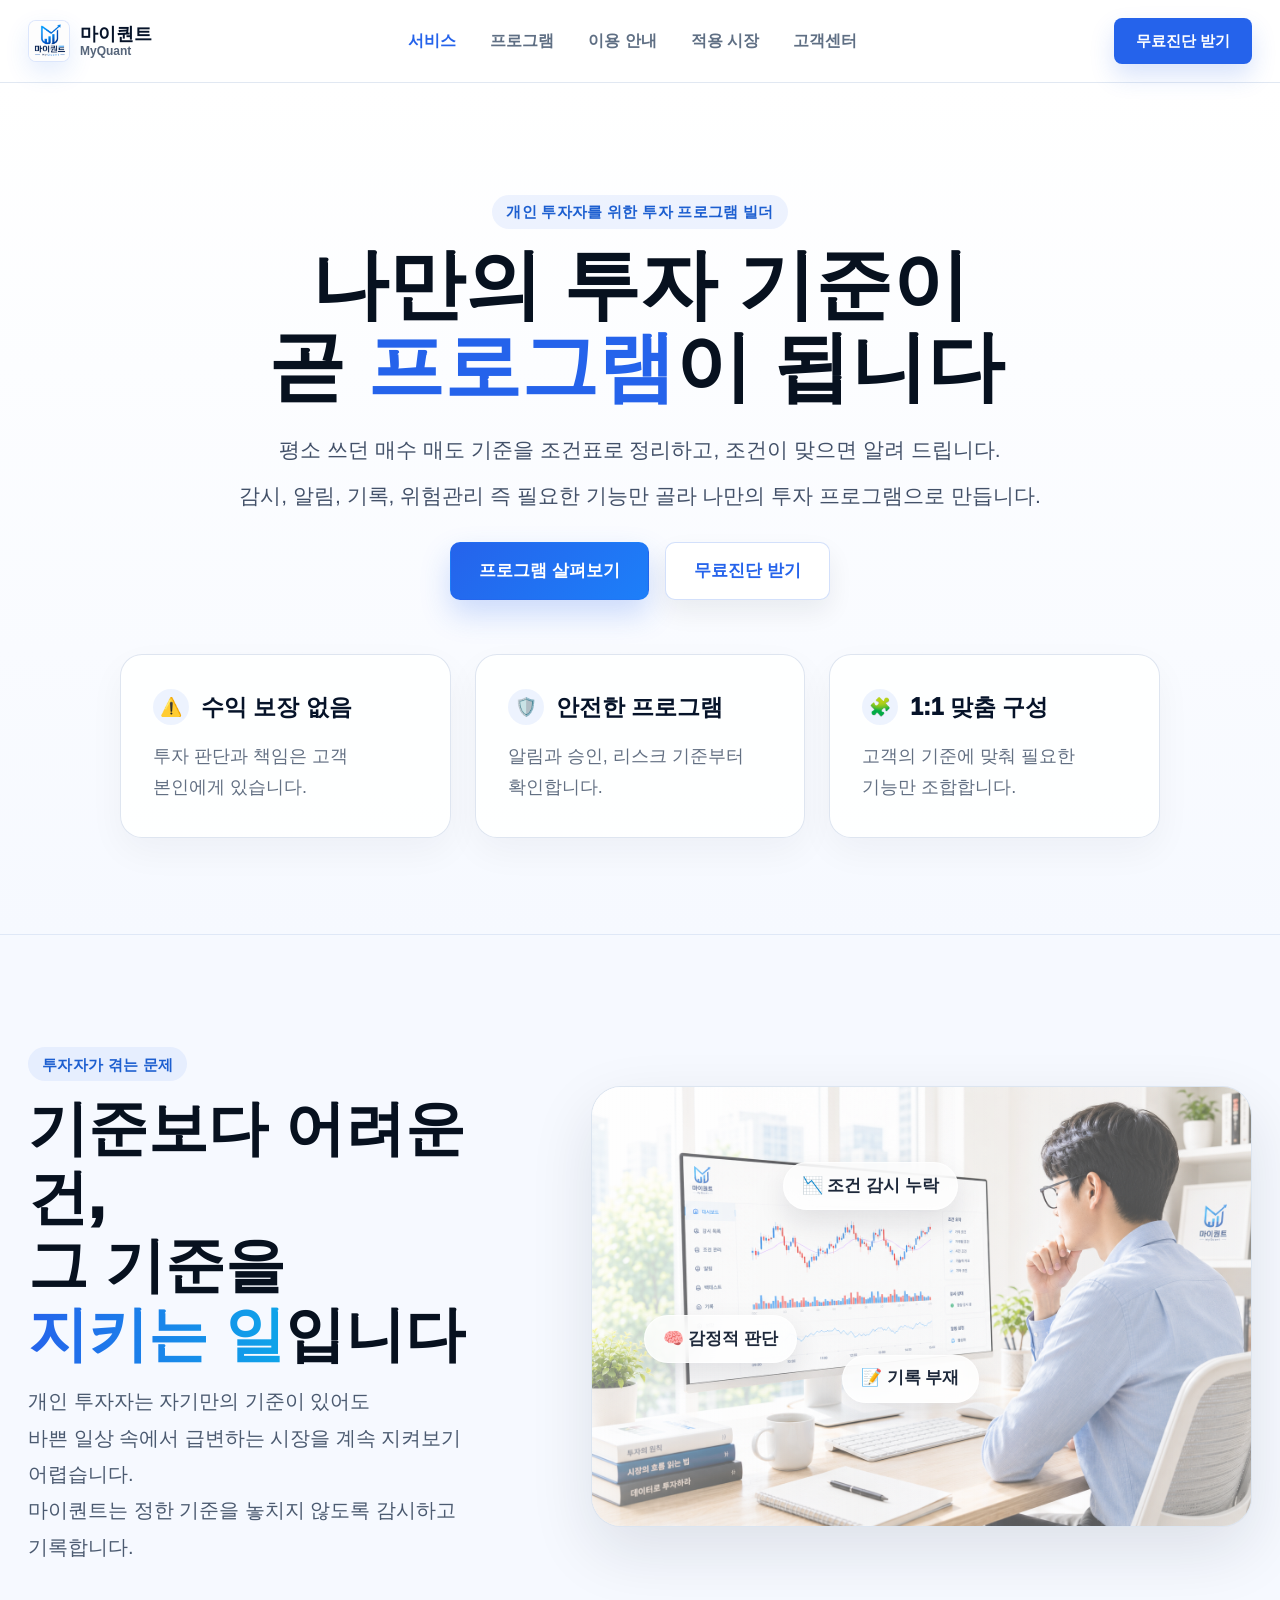
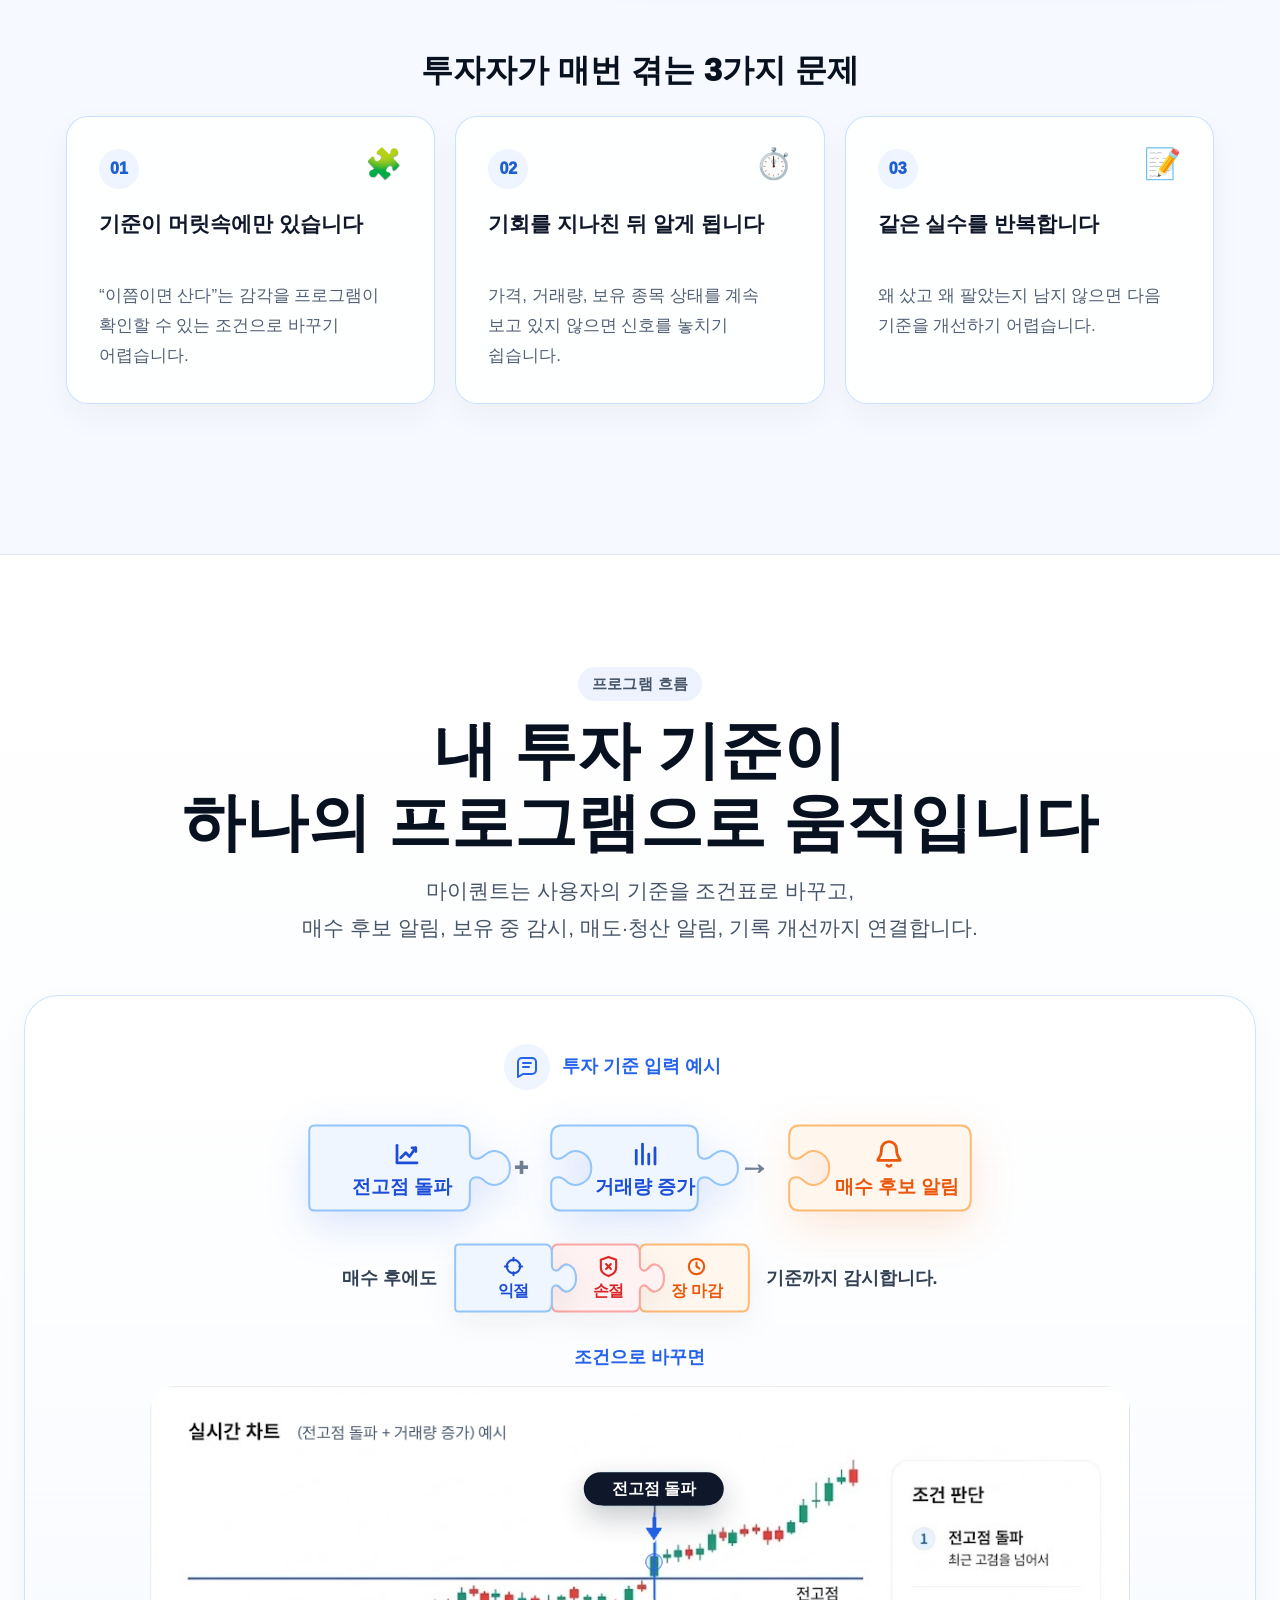
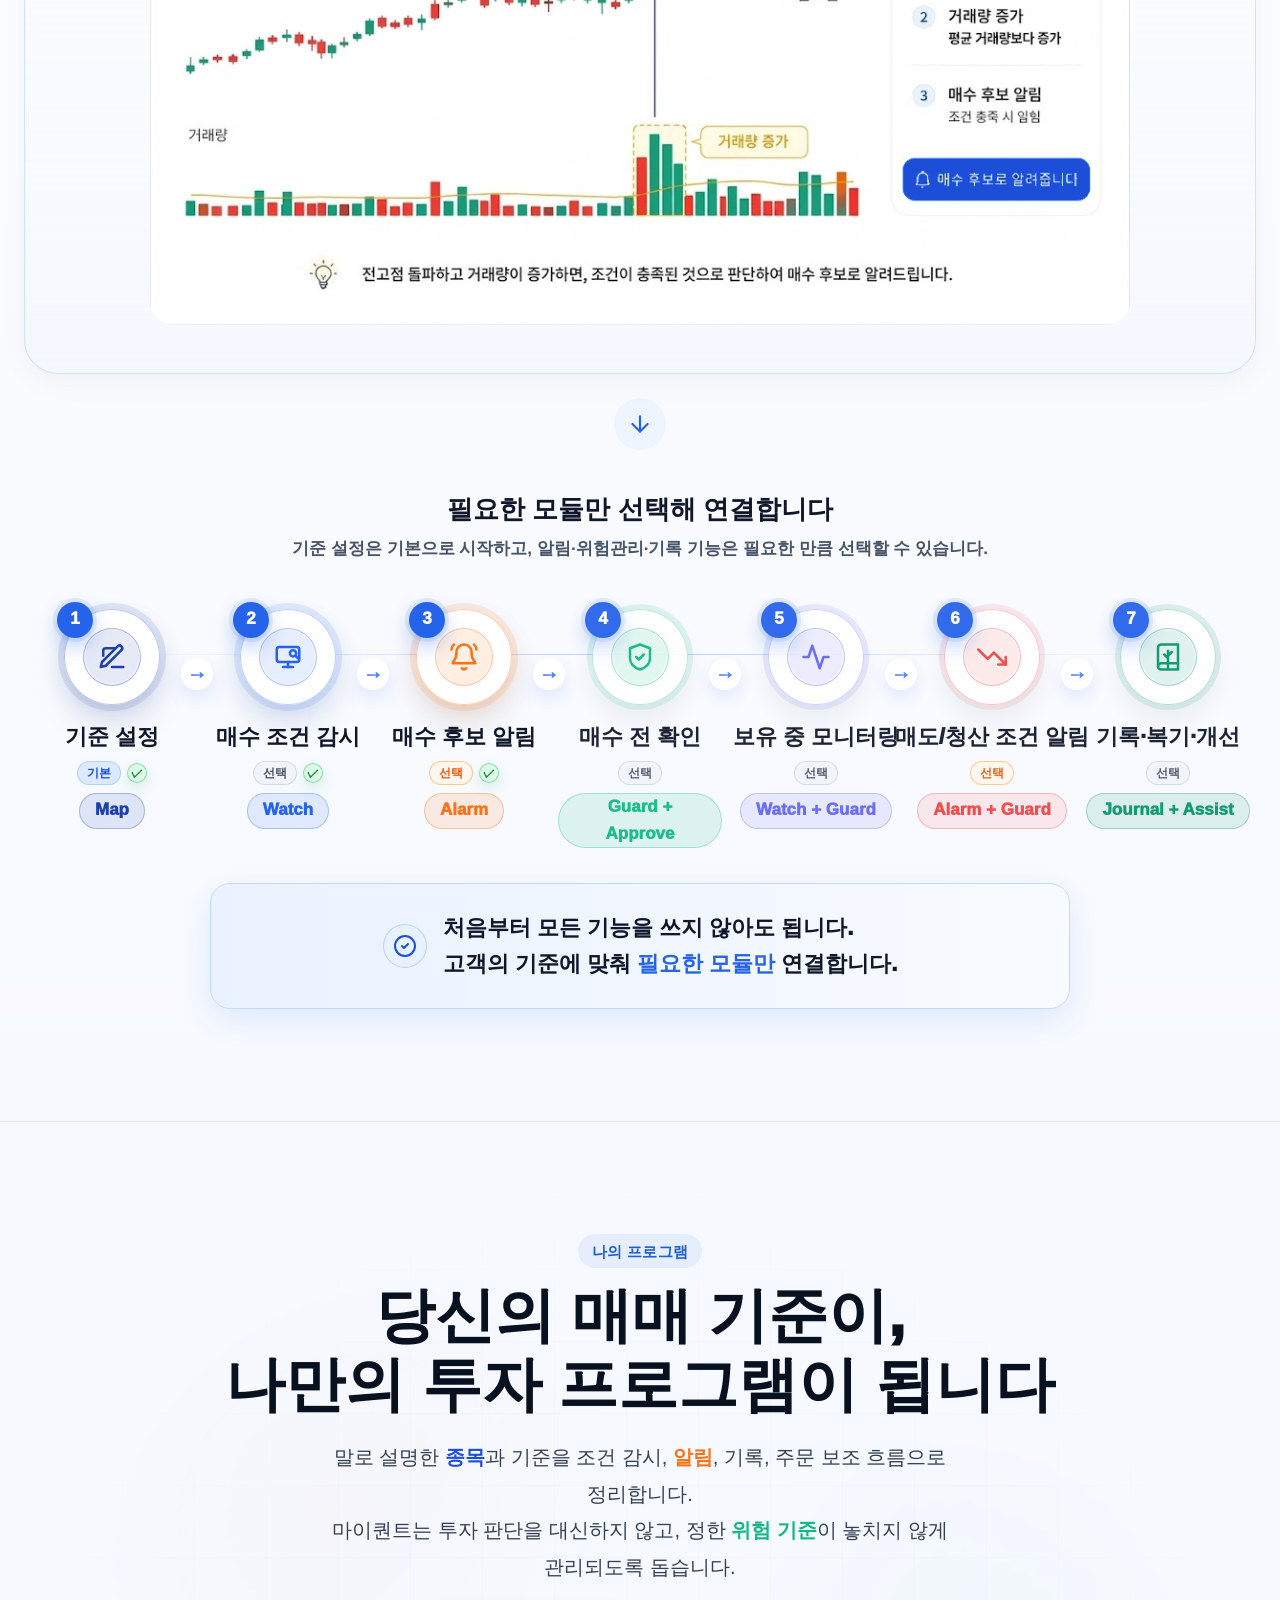
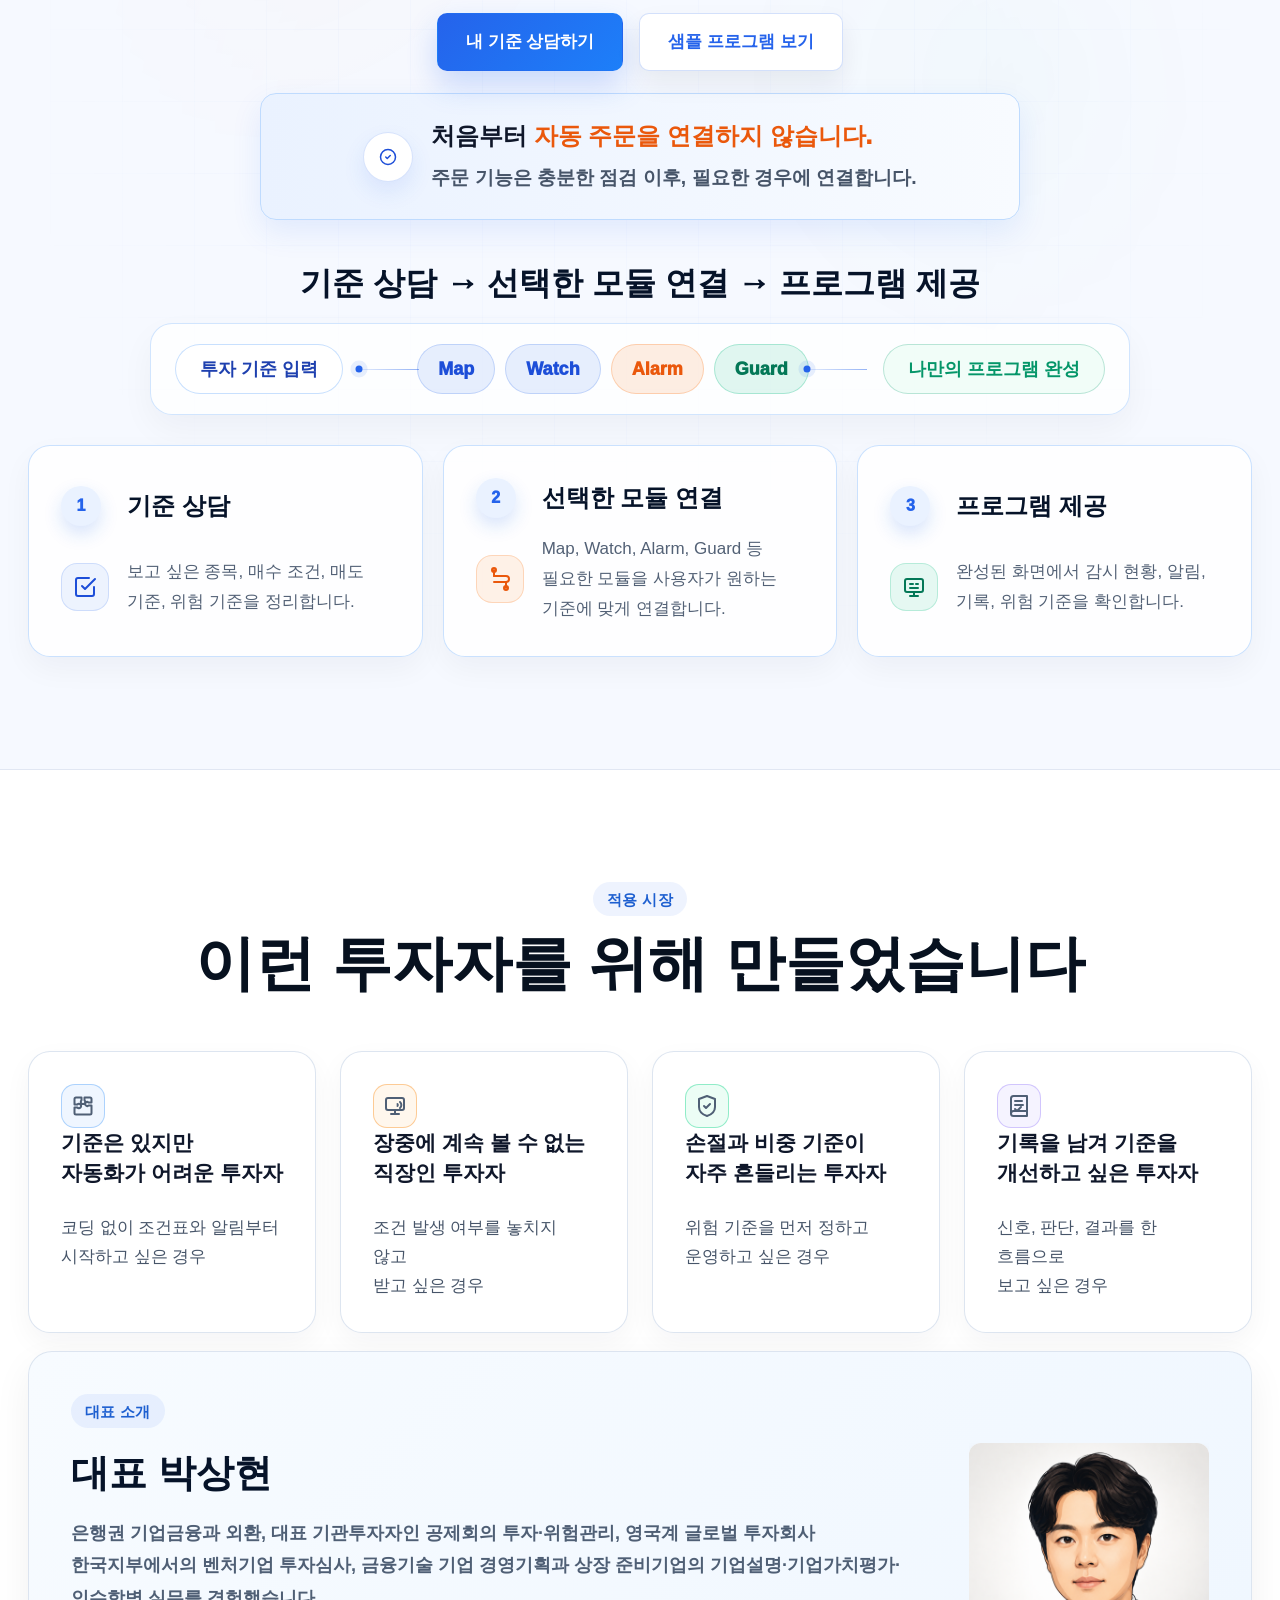
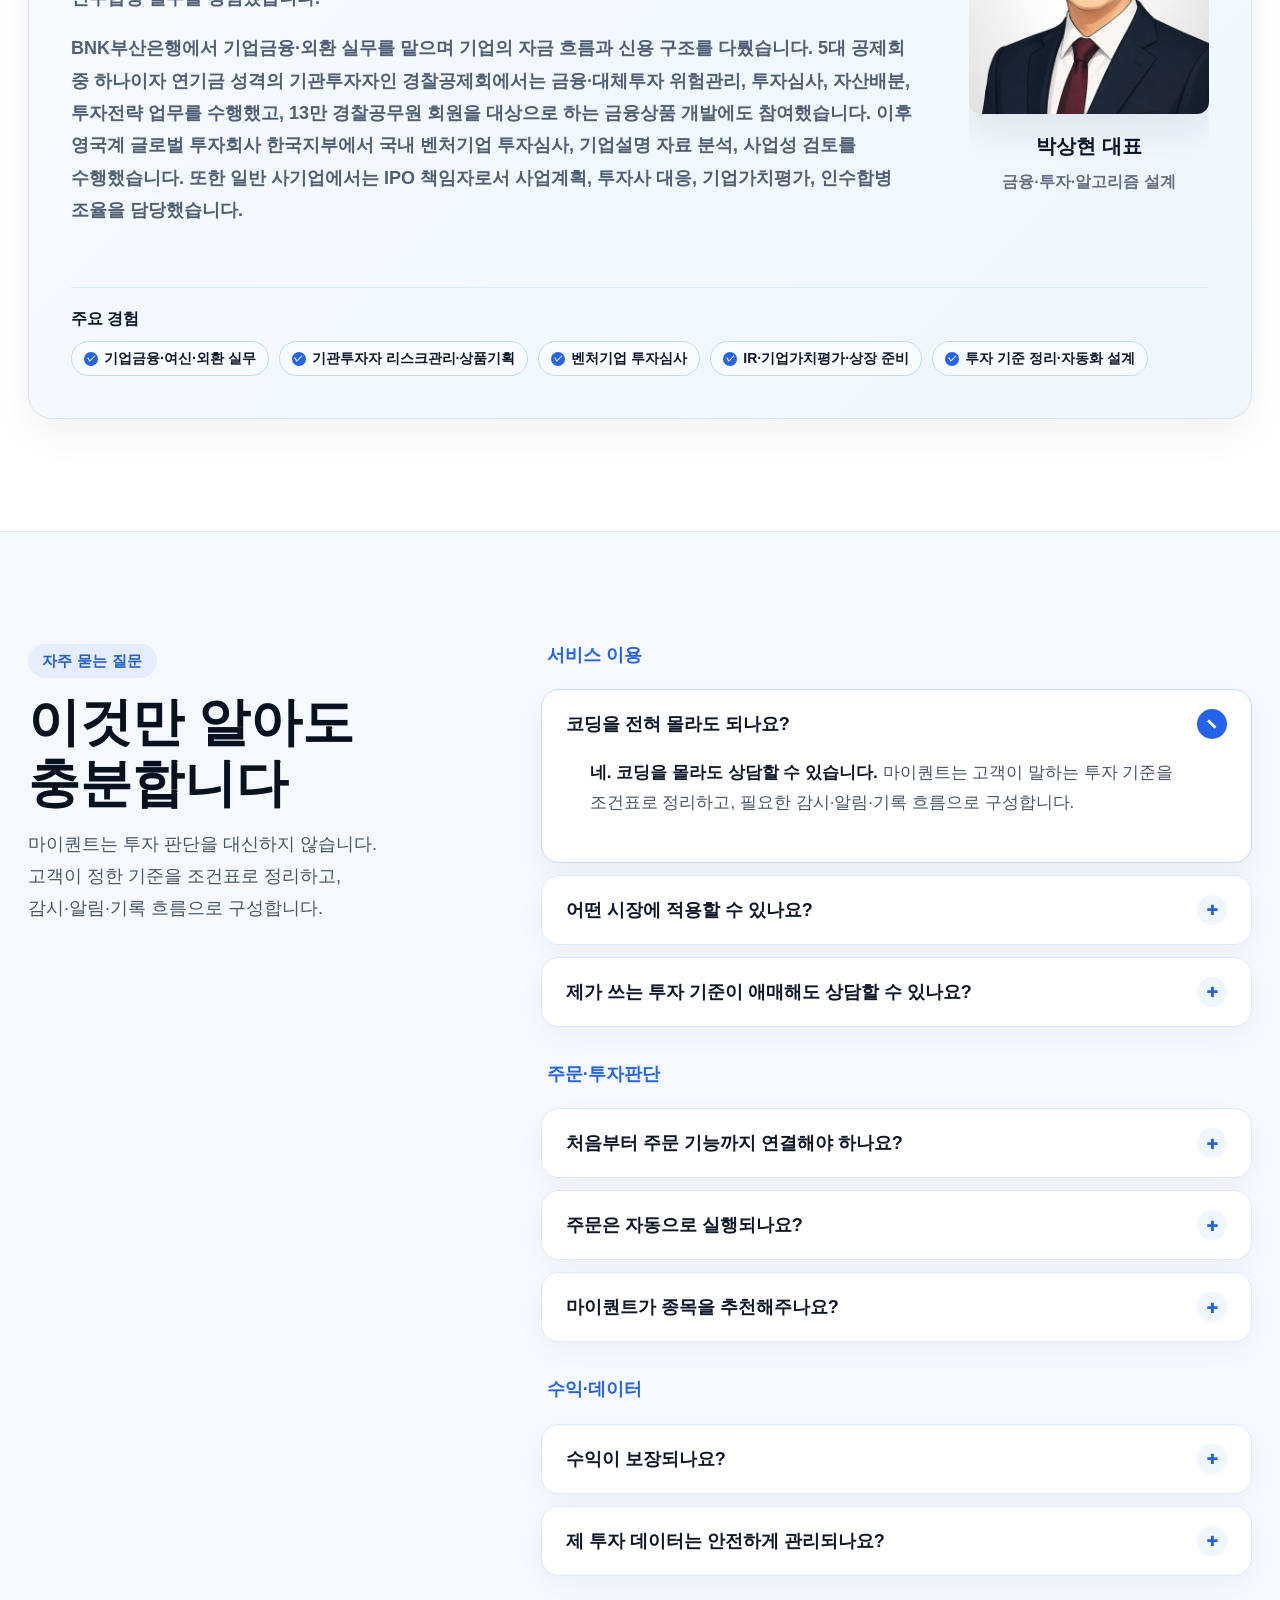
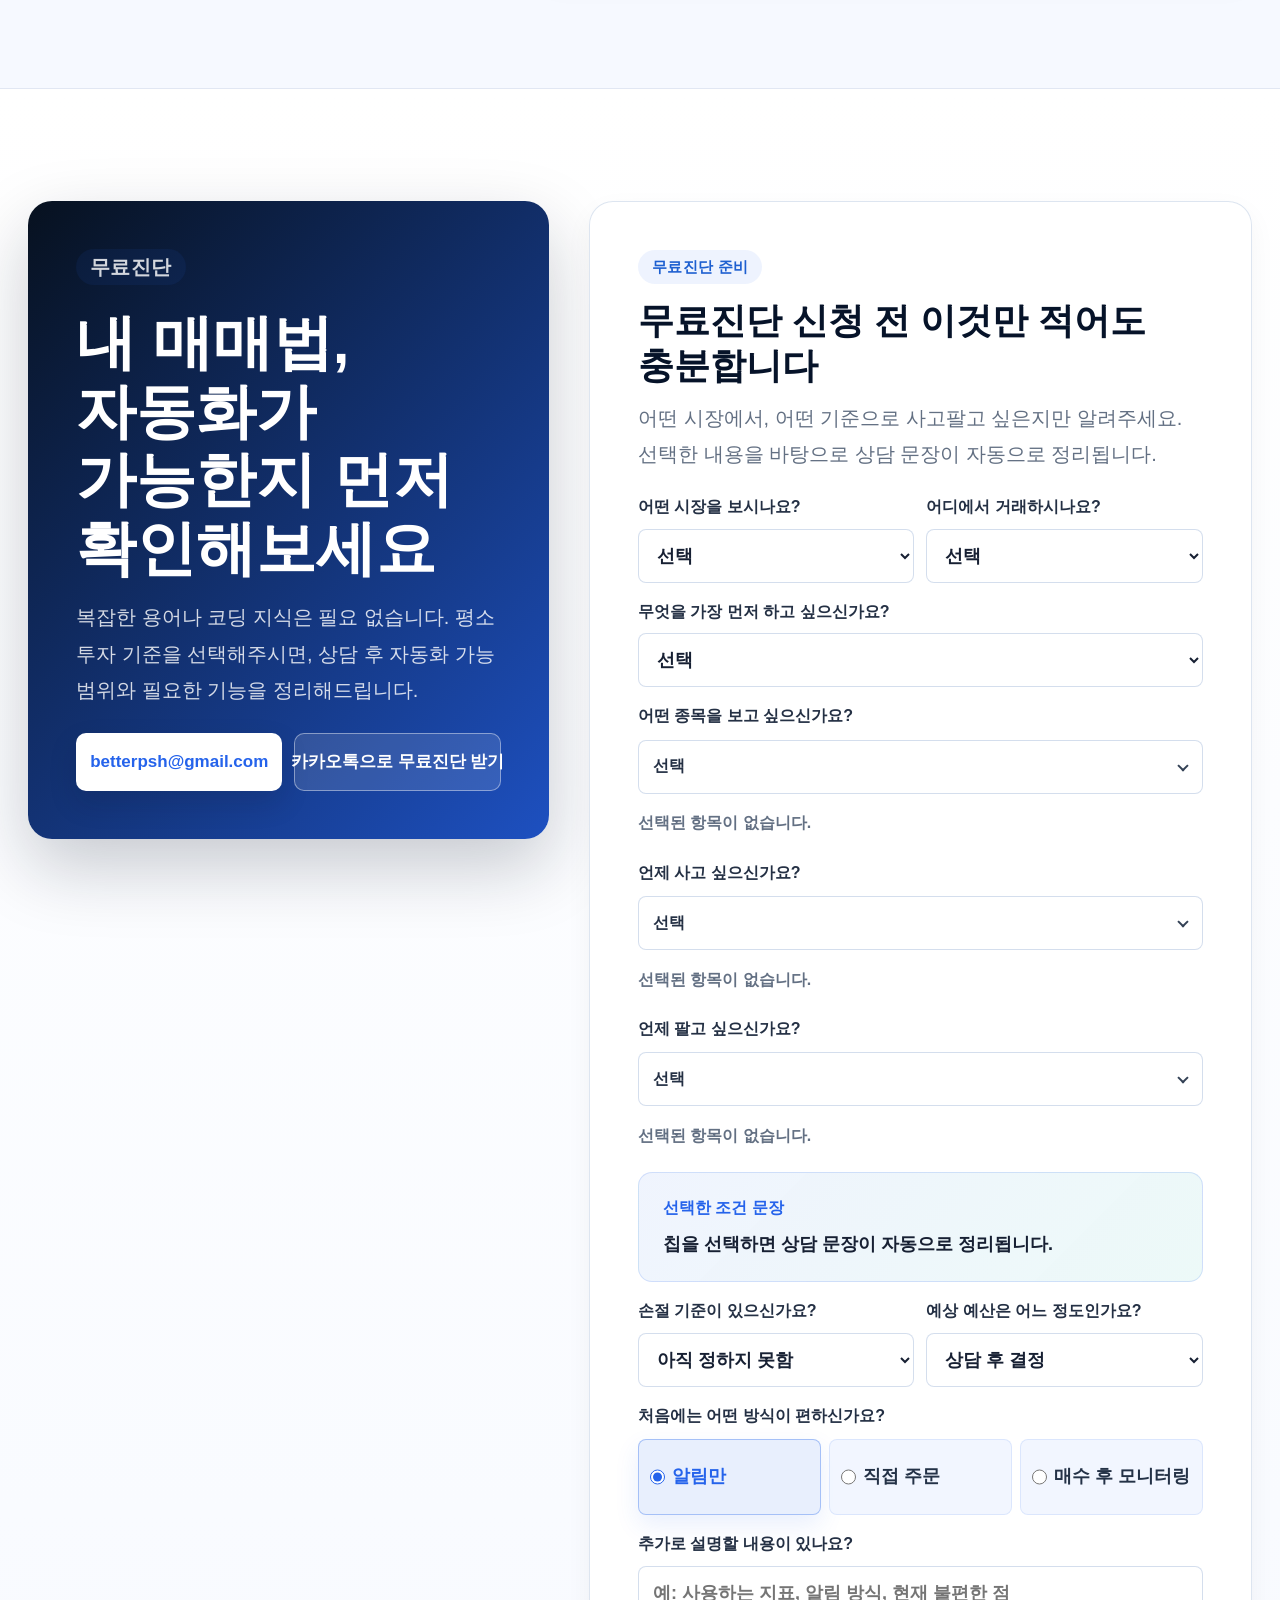
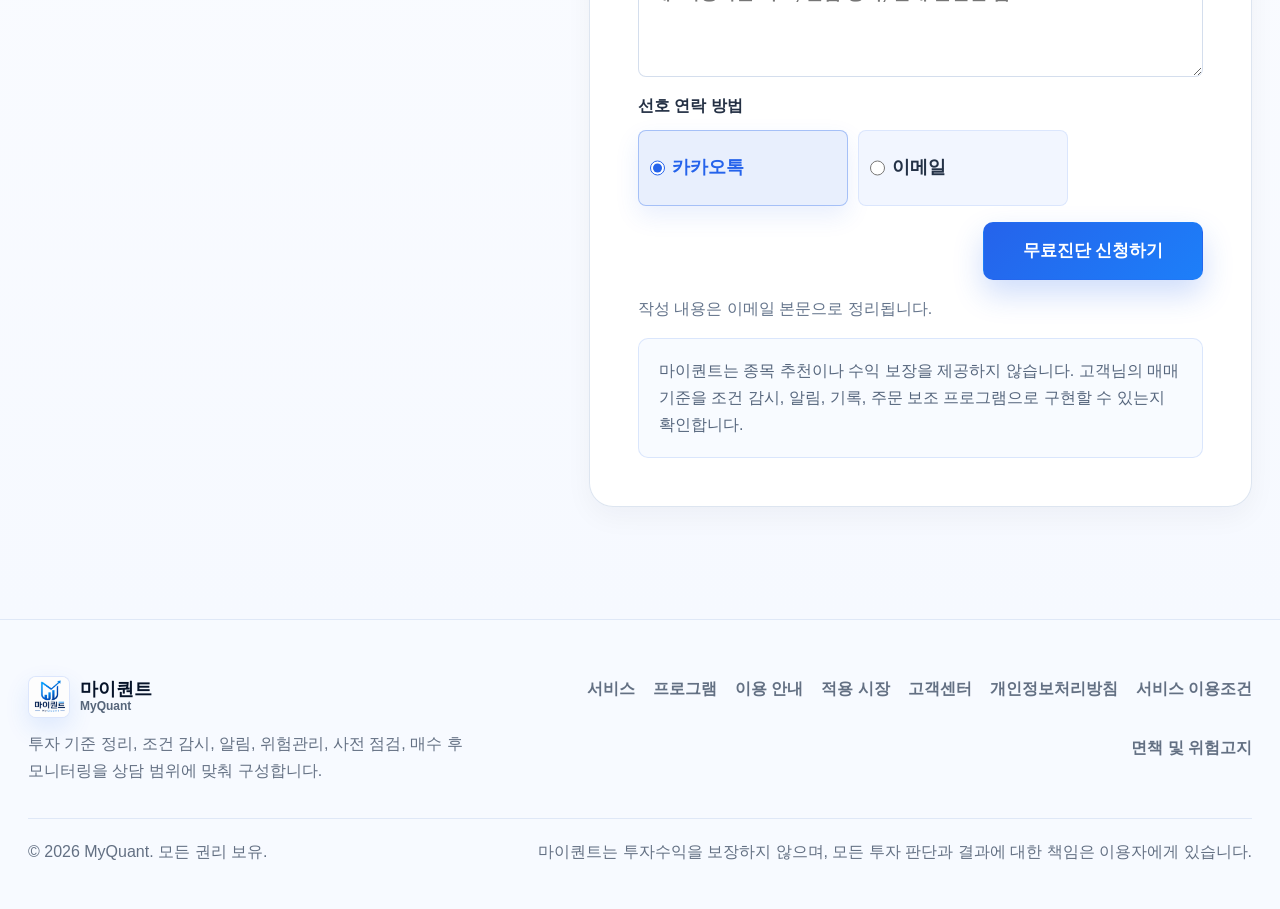
==== index.html @ 2f32ab9b "Add files via upload" ====
<!DOCTYPE html>
<html lang="ko">
<head>
  <meta charset="UTF-8" />
  <meta name="viewport" content="width=device-width, initial-scale=1.0" />
  <title>마이퀀트(MyQuant) | 나만의 투자 기준이 곧 프로그램이 됩니다</title>
  <meta name="description" content="마이퀀트는 개인 투자자의 투자 기준을 조건표로 정리하고, 감시·알림·점검·위험관리·주문 전 확인까지 단계적으로 구성하는 개인 투자 자동화 서비스입니다." />
  <meta name="keywords" content="마이퀀트, MyQuant, 개인 투자 자동화, 투자 기준 정리, 조건 감시, 알림, 위험관리, 매수 후 모니터링" />
  <meta name="robots" content="index, follow, max-image-preview:large, max-snippet:-1, max-video-preview:-1" />
  <meta name="author" content="마이퀀트(MyQuant)" />
  <meta name="theme-color" content="#2563eb" />
  <meta property="og:type" content="website" />
  <meta property="og:locale" content="ko_KR" />
  <meta property="og:site_name" content="마이퀀트(MyQuant)" />
  <meta property="og:title" content="마이퀀트 | 나만의 투자 기준이 곧 프로그램이 됩니다" />
  <meta property="og:description" content="1인 1투자 프로그램 시대를 여는 개인 투자 자동화 서비스입니다." />
  <meta property="og:image" content="./asset/CI.png" />
  <meta property="og:image:alt" content="마이퀀트 MyQuant CI" />
  <meta name="twitter:card" content="summary" />
  <meta name="twitter:title" content="마이퀀트 | 나만의 투자 기준이 곧 프로그램이 됩니다" />
  <meta name="twitter:description" content="1인 1투자 프로그램 시대를 여는 개인 투자 자동화 서비스입니다." />
  <meta name="twitter:image" content="./asset/CI.png" />
  <link rel="icon" href="./asset/CI.png" type="image/png" />
  <script type="application/ld+json">
    {
      "@context": "https://schema.org",
      "@graph": [
        {
          "@type": "Organization",
          "@id": "#myquant-organization",
          "name": "마이퀀트",
          "alternateName": "MyQuant",
          "description": "개인 투자자의 투자 기준을 조건표로 정리하고 조건 감시, 알림, 위험관리, 사전 점검, 주문 전 확인 기능으로 구성하는 개인 투자 자동화 서비스입니다.",
          "logo": "./asset/CI.png",
          "image": "./asset/CI.png",
          "email": "betterpsh@gmail.com",
          "telephone": "+82-10-4752-8421",
          "areaServed": {
            "@type": "Country",
            "name": "대한민국"
          },
          "founder": {
            "@id": "#park-sanghyun"
          }
        },
        {
          "@type": "Person",
          "@id": "#park-sanghyun",
          "name": "박상현",
          "jobTitle": "마이퀀트 대표",
          "image": "./asset/ceo.png",
          "description": "은행권 기업금융과 외환, 공제회 투자·위험관리, 벤처기업 투자심사, 금융기술 기업 경영기획 경험을 바탕으로 개인 투자 자동화 서비스를 설계합니다."
        },
        {
          "@type": "Service",
          "@id": "#myquant-service",
          "name": "개인 투자 기준 자동화 서비스",
          "serviceType": "개인 투자 자동화 서비스",
          "provider": {
            "@id": "#myquant-organization"
          },
          "areaServed": {
            "@type": "Country",
            "name": "대한민국"
          }
        }
      ]
    }
  </script>
  <link rel="stylesheet" href="./style.css?v=20260527-1" />
  <link rel="stylesheet" href="./home-v2.css?v=20260604-75" />
</head>
<body id="top">
  <a href="#main-content" class="skip-link">본문으로 바로가기</a>
  <div id="progress-bar" role="progressbar" aria-label="읽기 진행" aria-valuemin="0" aria-valuemax="100" aria-valuenow="0"></div>
  <div id="toast-container" aria-live="polite"></div>
  <button id="back-to-top" aria-label="맨 위로 이동" title="맨 위로">↑</button>

  <nav class="quick-contact-bar" aria-label="빠른 상담 문의">
    <a href="tel:01047528421" id="quick-phone-btn">전화</a>
    <a href="https://open.kakao.com/o/glUMmmwi" id="quick-kakao-btn" target="_blank" rel="noopener">카카오톡</a>
    <a href="#consultation-brief" id="quick-form-btn">상담 작성</a>
  </nav>

  <div class="mobile-drawer" id="mobile-drawer" aria-hidden="true">
    <div class="drawer-overlay" id="drawer-overlay"></div>
    <nav class="drawer-panel" aria-label="모바일 메뉴">
      <a href="#service" class="drawer-link">서비스</a>
      <a href="#process" class="drawer-link">프로그램</a>
      <a href="#guide" class="drawer-link">이용 안내</a>
      <a href="#market" class="drawer-link">적용 시장</a>
      <a href="#contact" class="drawer-link drawer-cta">고객센터</a>
    </nav>
  </div>

  <header id="header" class="mq-header">
    <div class="mq-container mq-nav">
      <a href="#top" class="mq-logo" aria-label="마이퀀트 홈">
        <span class="mq-logo-mark" aria-hidden="true">
          <img src="./asset/CI.png" alt="" />
        </span>
        <span class="mq-logo-text">
          <strong>마이퀀트</strong>
          <small>MyQuant</small>
        </span>
      </a>

      <nav class="nav-menu mq-nav-menu" aria-label="주요 메뉴" id="nav-menu">
        <a href="#service">서비스</a>
        <a href="#process">프로그램</a>
        <a href="#guide">이용 안내</a>
        <a href="#market">적용 시장</a>
        <a href="#contact">고객센터</a>
      </nav>

      <div class="mq-nav-right">
        <a href="#contact" class="nav-cta mq-nav-cta" id="nav-cta-btn">무료진단 받기</a>
        <button class="hamburger" id="hamburger" aria-expanded="false" aria-controls="mobile-drawer" aria-label="메뉴 열기">
          <span></span>
          <span></span>
          <span></span>
        </button>
      </div>
    </div>
  </header>

  <main id="main-content" class="mq-page" tabindex="-1">
    <section class="mq-hero" id="service" data-nav-section="service">
      <div class="mq-container mq-hero-grid">
        <div class="mq-hero-copy reveal">
          <p class="mq-eyebrow">개인 투자자를 위한 투자 프로그램 빌더</p>
          <h1 id="hero-h1" class="mq-typing-title" aria-label="나만의 투자 기준이 곧 프로그램이 됩니다">
            <span class="mq-type-line mq-type-line-one">나만의 투자 기준이</span>
            <span class="mq-type-line mq-type-line-two">곧 <em>프로그램</em>이 됩니다</span>
          </h1>
          <p class="mq-hero-desc">
            평소 쓰던 매수 매도 기준을 조건표로 정리하고,<span class="mq-mobile-break">조건이 맞으면 알려 드립니다.</span>
          </p>
          <p class="mq-hero-desc mq-hero-desc-sub">
            감시, 알림, 기록, 위험관리 즉 필요한 기능만 골라<span class="mq-mobile-break">나만의 투자 프로그램으로 만듭니다.</span>
          </p>
          <div class="mq-hero-actions">
            <a href="#process" class="mq-btn mq-btn-primary" id="hero-cta-primary">프로그램 살펴보기</a>
            <a href="#contact" class="mq-btn mq-btn-secondary" id="hero-cta-secondary">무료진단 받기</a>
          </div>
          <div class="mq-hero-trust" aria-label="서비스 신뢰 안내">
            <article>
              <strong><span class="mq-trust-icon" aria-hidden="true">⚠️</span>수익 보장 없음</strong>
              <span>투자 판단과 책임은 고객 본인에게 있습니다.</span>
            </article>
            <article>
              <strong><span class="mq-trust-icon" aria-hidden="true">🛡️</span>안전한 프로그램</strong>
              <span>알림과 승인, 리스크 기준부터 확인합니다.</span>
            </article>
            <article>
              <strong><span class="mq-trust-icon" aria-hidden="true">🧩</span>1:1 맞춤 구성</strong>
              <span>고객의 기준에 맞춰 필요한 기능만 조합합니다.</span>
            </article>
          </div>
        </div>

      </div>
    </section>

    <section class="mq-section mq-problem" id="problem" data-nav-section="service">
      <div class="mq-container">
        <div class="mq-split">
          <div class="mq-section-copy reveal">
            <p class="mq-section-label">투자자가 겪는 문제</p>
            <h2>기준보다 어려운 건,<br />그 기준을 <span class="hero-gradient-text">지키는 일</span>입니다</h2>
            <p>
              개인 투자자는 자기만의 기준이 있어도<br />
              바쁜 일상 속에서 급변하는 시장을 계속 지켜보기 어렵습니다.<br />
              마이퀀트는 정한 기준을 놓치지 않도록 감시하고 기록합니다.
            </p>
          </div>
          <div class="mq-photo-wrap reveal reveal-delay-1" data-image-slot="investor-workspace">
            <div class="mq-photo-card">
              <img src="./asset/image.png" alt="노트북 차트와 책, 식물, 노트와 펜이 놓인 밝은 투자 작업공간" loading="lazy" />
            </div>
            <div class="mq-monitor-toast" aria-hidden="true">
              <span>조건 감시 중</span>
              <span>매수 기준 확인</span>
              <span>손절 기준 대기</span>
              <span>기록 저장 완료</span>
            </div>
            <div class="mq-photo-overlay">
              <span class="float-slow float-delay-1">📉 조건 감시 누락</span>
              <span class="float-slow float-delay-2">🧠 감정적 판단</span>
              <span class="float-slow float-delay-3">📝 기록 부재</span>
            </div>
          </div>
        </div>

        <div class="mq-problem-panel reveal reveal-delay-2">
          <h3>투자자가 매번 겪는 3가지 문제</h3>
          <div class="mq-problem-grid">
            <article tabindex="0">
              <div class="mq-problem-top">
                <b>01</b>
                <i>🧩</i>
              </div>
              <strong>
                <span class="mq-problem-title-current">기준이 머릿속에만 있습니다</span>
                <span class="mq-problem-title-solution">마이퀀트가 조건표로 정리합니다</span>
              </strong>
              <p>“이쯤이면 산다”는 감각을 프로그램이 확인할 수 있는 조건으로 바꾸기 어렵습니다.</p>
            </article>
            <article tabindex="0">
              <div class="mq-problem-top">
                <b>02</b>
                <i>⏱️</i>
              </div>
              <strong>
                <span class="mq-problem-title-current">기회를 지나친 뒤 알게 됩니다</span>
                <span class="mq-problem-title-solution">조건 발생 시 알림으로 확인합니다</span>
              </strong>
              <p>가격, 거래량, 보유 종목 상태를 계속 보고 있지 않으면 신호를 놓치기 쉽습니다.</p>
            </article>
            <article tabindex="0">
              <div class="mq-problem-top">
                <b>03</b>
                <i>📝</i>
              </div>
              <strong>
                <span class="mq-problem-title-current">같은 실수를 반복합니다</span>
                <span class="mq-problem-title-solution">기록을 남겨 기준을 개선합니다</span>
              </strong>
              <p>왜 샀고 왜 팔았는지 남지 않으면 다음 기준을 개선하기 어렵습니다.</p>
            </article>
          </div>
        </div>
      </div>
    </section>

    <section class="mq-section mq-flow-section" id="process" data-nav-section="program">
      <div class="mq-container">
        <div class="mq-section-head reveal">
          <p class="mq-section-label">프로그램 흐름</p>
          <h2>내 투자 기준이<br />하나의 프로그램으로 움직입니다</h2>
          <p>
            마이퀀트는 사용자의 기준을 조건표로 바꾸고,<br />
            매수 후보 알림, 보유 중 감시, 매도·청산 알림, 기록 개선까지 연결합니다.
          </p>
        </div>

        <div class="mq-rule-example reveal reveal-delay-1">
          <div class="mq-rule-shine" aria-hidden="true"></div>
          <div class="mq-rule-card-head">
            <span class="mq-rule-icon" aria-hidden="true">
              <svg viewBox="0 0 24 24"><path d="M21 15a4 4 0 0 1-4 4H8l-5 3V7a4 4 0 0 1 4-4h10a4 4 0 0 1 4 4z" /><path d="M8 8h8" /><path d="M8 12h6" /></svg>
            </span>
            <span>투자 기준 입력 예시</span>
          </div>
          <div class="mq-rule-phrase puzzle-flow" aria-label="전고점 돌파와 거래량 증가가 발생하면 매수 후보 알림을 받고, 매수 후에는 익절 손절 장 마감 기준까지 감시합니다.">
            <div class="puzzle-flow__row puzzle-flow__row--main">
              <span class="puzzle-piece puzzle-piece--start puzzle-piece--blue">
                <svg class="puzzle-piece__shape" viewBox="0 0 236 104" preserveAspectRatio="none" aria-hidden="true">
                  <path d="M12 6 H178 Q190 6 190 18 V34 C190 42 199 45 207 38 C219 28 236 37 236 52 C236 67 219 76 207 66 C199 59 190 62 190 70 V86 Q190 98 178 98 H12 Q6 98 6 92 V12 Q6 6 12 6 Z" />
                </svg>
                <span class="puzzle-piece__content">
                  <svg class="puzzle-piece__icon" viewBox="0 0 24 24" aria-hidden="true"><path d="M4 19V5" /><path d="M4 19h16" /><path d="m7 15 4-4 3 3 5-7" /><path d="M16 7h3v3" /></svg>
                  <span class="puzzle-piece__label puzzle-piece__label--breakout">전고점 돌파</span>
                </span>
              </span>
              <span class="puzzle-connector puzzle-connector--plus" aria-hidden="true">+</span>
              <span class="puzzle-piece puzzle-piece--middle puzzle-piece--blue">
                <svg class="puzzle-piece__shape" viewBox="0 0 236 104" preserveAspectRatio="none" aria-hidden="true">
                  <path d="M34 6 H178 Q190 6 190 18 V34 C190 42 199 45 207 38 C219 28 236 37 236 52 C236 67 219 76 207 66 C199 59 190 62 190 70 V86 Q190 98 178 98 H34 Q22 98 22 86 V70 C22 62 31 59 39 66 C51 76 68 67 68 52 C68 37 51 28 39 38 C31 45 22 42 22 34 V18 Q22 6 34 6 Z" />
                </svg>
                <span class="puzzle-piece__content">
                  <svg class="puzzle-piece__icon" viewBox="0 0 24 24" aria-hidden="true"><path d="M5 20V9" /><path d="M10 20V4" /><path d="M15 20v-8" /><path d="M20 20V7" /></svg>
                  <span class="puzzle-piece__label">거래량 증가</span>
                </span>
              </span>
              <span class="puzzle-connector puzzle-connector--arrow" aria-hidden="true">→</span>
              <span class="puzzle-piece puzzle-piece--end puzzle-piece--orange">
                <svg class="puzzle-piece__shape" viewBox="0 0 236 104" preserveAspectRatio="none" aria-hidden="true">
                  <path d="M34 6 H218 Q230 6 230 18 V86 Q230 98 218 98 H34 Q22 98 22 86 V70 C22 62 31 59 39 66 C51 76 68 67 68 52 C68 37 51 28 39 38 C31 45 22 42 22 34 V18 Q22 6 34 6 Z" />
                </svg>
                <span class="puzzle-piece__content">
                  <svg class="puzzle-piece__icon buy-alert-icon" viewBox="0 0 24 24" aria-hidden="true"><path d="M10.3 21a2 2 0 0 0 3.4 0" /><path d="M18 8a6 6 0 0 0-12 0c0 7-3 7-3 9h18c0-2-3-2-3-9" /></svg>
                  <span class="puzzle-piece__label puzzle-piece__label--buy-alert">매수 후보 알림</span>
                </span>
              </span>
            </div>
            <p class="puzzle-flow__row puzzle-flow__row--sub">
              <span class="puzzle-flow__text">매수 후에도</span>
              <span class="puzzle-piece puzzle-piece--small puzzle-piece--start puzzle-piece--blue">
                <svg class="puzzle-piece__shape" viewBox="0 0 236 104" preserveAspectRatio="none" aria-hidden="true">
                  <path d="M12 6 H178 Q190 6 190 18 V34 C190 42 199 45 207 38 C219 28 236 37 236 52 C236 67 219 76 207 66 C199 59 190 62 190 70 V86 Q190 98 178 98 H12 Q6 98 6 92 V12 Q6 6 12 6 Z" />
                </svg>
                <span class="puzzle-piece__content">
                  <svg class="puzzle-piece__icon" viewBox="0 0 24 24" aria-hidden="true"><circle cx="12" cy="12" r="7" /><path d="M12 3v3" /><path d="M12 18v3" /><path d="M3 12h3" /><path d="M18 12h3" /></svg>
                  <span class="puzzle-piece__label">익절</span>
                </span>
              </span>
              <span class="puzzle-piece puzzle-piece--small puzzle-piece--middle puzzle-piece--red">
                <svg class="puzzle-piece__shape" viewBox="0 0 236 104" preserveAspectRatio="none" aria-hidden="true">
                  <path d="M34 6 H178 Q190 6 190 18 V34 C190 42 199 45 207 38 C219 28 236 37 236 52 C236 67 219 76 207 66 C199 59 190 62 190 70 V86 Q190 98 178 98 H34 Q22 98 22 86 V70 C22 62 31 59 39 66 C51 76 68 67 68 52 C68 37 51 28 39 38 C31 45 22 42 22 34 V18 Q22 6 34 6 Z" />
                </svg>
                <span class="puzzle-piece__content">
                  <svg class="puzzle-piece__icon" viewBox="0 0 24 24" aria-hidden="true"><path d="M20 13c0 5-3.5 7.5-8 9-4.5-1.5-8-4-8-9V5l8-3 8 3z" /><path d="m9.5 9.5 5 5" /><path d="m14.5 9.5-5 5" /></svg>
                  <span class="puzzle-piece__label">손절</span>
                </span>
              </span>
              <span class="puzzle-piece puzzle-piece--small puzzle-piece--end puzzle-piece--orange">
                <svg class="puzzle-piece__shape" viewBox="0 0 236 104" preserveAspectRatio="none" aria-hidden="true">
                  <path d="M34 6 H218 Q230 6 230 18 V86 Q230 98 218 98 H34 Q22 98 22 86 V70 C22 62 31 59 39 66 C51 76 68 67 68 52 C68 37 51 28 39 38 C31 45 22 42 22 34 V18 Q22 6 34 6 Z" />
                </svg>
                <span class="puzzle-piece__content">
                  <svg class="puzzle-piece__icon" viewBox="0 0 24 24" aria-hidden="true"><circle cx="12" cy="12" r="8" /><path d="M12 8v4l3 2" /></svg>
                  <span class="puzzle-piece__label">장 마감</span>
                </span>
              </span>
              <span class="puzzle-flow__text">기준까지 감시합니다.</span>
            </p>
          </div>
          <div class="mq-condition-flow" aria-label="조건으로 바꾸면">
            <span class="mq-condition-label">조건으로 바꾸면</span>
            <figure class="mq-condition-image">
              <img src="./asset/po.png?v=20260605-1" alt="전고점 돌파와 거래량 증가 조건을 차트로 정리한 예시" loading="lazy" decoding="async" />
              <span class="mq-chart-breakout-focus" aria-hidden="true"></span>
              <span class="mq-chart-breakout-bubble" aria-hidden="true">전고점 돌파</span>
              <span class="mq-chart-tip-light" aria-hidden="true"></span>
            </figure>
            <p class="mq-chart-mobile-caption">전고점을 돌파하고 거래량이 증가하면, 조건이 충족된 것으로 판단하여 매수 후보로 알려드립니다.</p>
          </div>
        </div>

        <div class="mq-rule-arrow mq-rule-arrow-to-timeline" aria-hidden="true">
          <svg viewBox="0 0 24 24"><path d="M12 5v14" /><path d="m19 12-7 7-7-7" /></svg>
        </div>

        <div class="mq-module-choice-intro reveal reveal-delay-2">
          <strong>필요한 모듈만 선택해 연결합니다</strong>
          <p>기준 설정은 기본으로 시작하고, 알림·위험관리·기록 기능은 필요한 만큼 선택할 수 있습니다.</p>
        </div>

        <div class="mq-flow mq-integrated-flow mq-timeline-flow reveal reveal-delay-2" aria-label="마이퀀트 7단계 세부 흐름">
          <article class="mq-flow-step mq-timeline-node mq-module-step-base mq-module-step-selected" title="종목, 매수 조건, 매도 기준, 위험 기준을 먼저 정리합니다." aria-label="1. 기준 설정. 기본. Map. 종목, 매수 조건, 매도 기준, 위험 기준을 먼저 정리합니다.">
            <span class="mq-timeline-dot">
              <b>1</b>
              <span class="mq-step-icon" aria-hidden="true"><svg viewBox="0 0 24 24"><path d="M12 20h9" /><path d="M16.5 3.5a2.1 2.1 0 0 1 3 3L7 19l-4 1 1-4Z" /><path d="M14 5H7a2 2 0 0 0-2 2v4" /></svg></span>
            </span>
            <span class="mq-timeline-copy"><strong>기준 설정</strong><span class="mq-step-choice-row"><span class="mq-step-choice-badge mq-step-choice-badge--base">기본</span><span class="mq-step-check" aria-hidden="true">✓</span></span><i>Map</i></span>
          </article>
          <article class="mq-flow-step mq-timeline-node mq-module-step-selected" title="전고점 돌파, 거래량 증가처럼 매수 후보 조건을 계속 감시합니다." aria-label="2. 매수 조건 감시. 선택. Watch. 전고점 돌파, 거래량 증가처럼 매수 후보 조건을 계속 감시합니다.">
            <span class="mq-timeline-dot">
              <b>2</b>
              <span class="mq-step-icon" aria-hidden="true"><svg viewBox="0 0 24 24"><rect x="3" y="4" width="18" height="12" rx="2" /><path d="M8 20h8" /><path d="M12 16v4" /><circle cx="16" cy="9" r="2.5" /><path d="m18 11 2 2" /></svg></span>
            </span>
            <span class="mq-timeline-copy"><strong>매수 조건 감시</strong><span class="mq-step-choice-row"><span class="mq-step-choice-badge mq-step-choice-badge--optional">선택</span><span class="mq-step-check" aria-hidden="true">✓</span></span><i>Watch</i></span>
          </article>
          <article class="mq-flow-step mq-timeline-node mq-module-step-selected" title="조건이 충족되면 매수 후보로 알려줍니다." aria-label="3. 매수 후보 알림. 선택. Alarm. 조건이 충족되면 매수 후보로 알려줍니다.">
            <span class="mq-timeline-dot">
              <b>3</b>
              <span class="mq-step-icon" aria-hidden="true"><svg viewBox="0 0 24 24"><path d="M10.3 21a2 2 0 0 0 3.4 0" /><path d="M18 8a6 6 0 0 0-12 0c0 7-3 7-3 9h18c0-2-3-2-3-9" /><path d="M4 2C2.8 3 2 4.4 2 6" /><path d="M22 6c0-1.6-.8-3-2-4" /></svg></span>
            </span>
            <span class="mq-timeline-copy"><strong>매수 후보 알림</strong><span class="mq-step-choice-row"><span class="mq-step-choice-badge mq-step-choice-badge--optional mq-step-choice-badge--alarm">선택</span><span class="mq-step-check" aria-hidden="true">✓</span></span><i>Alarm</i></span>
          </article>
          <article class="mq-flow-step mq-timeline-node mq-module-step-optional" title="진입 전 손절, 익절, 비중 기준을 확인하고 사용자가 최종 판단합니다." aria-label="4. 매수 전 확인. 선택. Guard + Approve. 진입 전 손절, 익절, 비중 기준을 확인하고 사용자가 최종 판단합니다.">
            <span class="mq-timeline-dot">
              <b>4</b>
              <span class="mq-step-icon" aria-hidden="true"><svg viewBox="0 0 24 24"><path d="M20 13c0 5-3.5 7.5-8 9-4.5-1.5-8-4-8-9V5l8-3 8 3z" /><path d="m9 12 2 2 4-4" /></svg></span>
            </span>
            <span class="mq-timeline-copy"><strong>매수 전 확인</strong><span class="mq-step-choice-row"><span class="mq-step-choice-badge mq-step-choice-badge--optional">선택</span></span><i>Guard + Approve</i></span>
          </article>
          <article class="mq-flow-step mq-timeline-node mq-module-step-optional" title="매수 후 수익률, 손절선, 익절선, 보유 비중을 계속 감시합니다." aria-label="5. 보유 중 모니터링. 선택. Watch + Guard. 매수 후 수익률, 손절선, 익절선, 보유 비중을 계속 감시합니다.">
            <span class="mq-timeline-dot">
              <b>5</b>
              <span class="mq-step-icon" aria-hidden="true"><svg viewBox="0 0 24 24"><path d="M22 12h-4l-3 9L9 3l-3 9H2" /></svg></span>
            </span>
            <span class="mq-timeline-copy"><strong>보유 중 모니터링</strong><span class="mq-step-choice-row"><span class="mq-step-choice-badge mq-step-choice-badge--optional">선택</span></span><i>Watch + Guard</i></span>
          </article>
          <article class="mq-flow-step mq-timeline-node mq-module-step-optional" title="+5% 익절, -3% 손절, 장 마감 전 정리 같은 매도 조건을 알려줍니다." aria-label="6. 매도/청산 조건 알림. 선택. Alarm + Guard. +5% 익절, -3% 손절, 장 마감 전 정리 같은 매도 조건을 알려줍니다.">
            <span class="mq-timeline-dot">
              <b>6</b>
              <span class="mq-step-icon" aria-hidden="true"><svg viewBox="0 0 24 24"><path d="m23 18-9.5-9.5-5 5L1 6" /><path d="M17 18h6v-6" /></svg></span>
            </span>
            <span class="mq-timeline-copy"><strong>매도/청산 조건 알림</strong><span class="mq-step-choice-row"><span class="mq-step-choice-badge mq-step-choice-badge--optional mq-step-choice-badge--alarm">선택</span></span><i>Alarm + Guard</i></span>
          </article>
          <article class="mq-flow-step mq-timeline-node mq-module-step-optional" title="매수·매도 판단과 결과를 기록하고 다음 기준을 개선합니다." aria-label="7. 기록·복기·개선. 선택. Journal + Assist. 매수·매도 판단과 결과를 기록하고 다음 기준을 개선합니다.">
            <span class="mq-timeline-dot">
              <b>7</b>
              <span class="mq-step-icon" aria-hidden="true"><svg viewBox="0 0 24 24"><path d="M12 7v14" /><path d="M4 19.5A2.5 2.5 0 0 1 6.5 17H20" /><path d="M4 4.5A2.5 2.5 0 0 1 6.5 2H20v20H6.5A2.5 2.5 0 0 1 4 19.5z" /><path d="m9 10 2 2 4-4" /></svg></span>
            </span>
            <span class="mq-timeline-copy"><strong>기록·복기·개선</strong><span class="mq-step-choice-row"><span class="mq-step-choice-badge mq-step-choice-badge--optional">선택</span></span><i>Journal + Assist</i></span>
          </article>
        </div>

        <div class="mq-flow-note mq-flow-note-single reveal reveal-delay-2">
          <span class="mq-flow-note-icon" aria-hidden="true"><svg viewBox="0 0 24 24"><circle cx="12" cy="12" r="10" /><path d="m9 12 2 2 4-4" /></svg></span>
          <strong>처음부터 모든 기능을 쓰지 않아도 됩니다.<br />고객의 기준에 맞춰 <span class="mq-flow-note-highlight">필요한 모듈만</span> 연결합니다.</strong>
        </div>
      </div>
    </section>

    <section class="mq-section mq-system-section mq-program-section" id="guide">
      <div class="mq-container">
        <div class="mq-program-grid">
          <div class="mq-system-copy mq-program-copy reveal">
            <p class="mq-section-label">나의 프로그램</p>
            <h2>당신의 매매 기준이,<br />나만의 투자 프로그램이 됩니다</h2>
            <p>
              말로 설명한 <span class="mq-program-emphasis mq-program-emphasis-blue">종목</span>과 기준을 조건 감시,
              <span class="mq-program-emphasis mq-program-emphasis-orange">알림</span>, 기록, 주문 보조 흐름으로 정리합니다.<br />
              마이퀀트는 투자 판단을 대신하지 않고, 정한
              <span class="mq-program-emphasis mq-program-emphasis-green">위험 기준</span>이 놓치지 않게 관리되도록 돕습니다.
            </p>
            <div class="mq-program-actions">
              <a href="#contact" class="mq-btn mq-btn-primary">내 기준 상담하기</a>
              <button type="button" class="mq-btn mq-btn-secondary" id="sample-program-btn">샘플 프로그램 보기</button>
            </div>
            <div class="mq-program-callout">
              <span class="mq-program-callout-icon" aria-hidden="true">
                <svg viewBox="0 0 24 24"><path d="m9 12 2 2 4-4" /><circle cx="12" cy="12" r="10" /></svg>
              </span>
              <strong>
                처음부터 <span class="mq-program-callout-warn">자동 주문을 연결하지 않습니다.</span><br />
                <small>주문 기능은 충분한 점검 이후, 필요한 경우에 연결합니다.</small>
              </strong>
            </div>
          </div>

          <div class="mq-program-preview reveal reveal-delay-1" id="program-preview" aria-label="고객 전용 데스크톱 프로그램 샘플 화면">
            <div class="mq-desktop-window">
              <div class="mq-desktop-titlebar">
                <div class="mq-window-controls" aria-hidden="true"><span></span><span></span><span></span></div>
                <strong>MyQuant Desktop Client · 고객 전용 투자 운영 프로그램</strong>
                <div class="mq-window-status">
                  <span>session: LIVE</span>
                  <span>sync: 14:32:08</span>
                </div>
              </div>

              <div class="mq-desktop-body">
                <aside class="mq-desktop-sidebar">
                  <div class="mq-sidebar-brand">
                    <img src="./asset/CI.png" alt="마이퀀트 MyQuant CI" />
                    <div><strong>마이퀀트</strong><span>MyQuant</span></div>
                  </div>
                  <div class="mq-sidebar-strategy">
                    <span>현재 전략</span>
                    <strong>전고점 돌파 + 거래량 증가</strong>
                  </div>
                  <nav class="mq-sidebar-menu" aria-label="프로그램 메뉴">
                    <span><svg viewBox="0 0 24 24"><rect x="3" y="3" width="7" height="8" rx="1.5" /><rect x="14" y="3" width="7" height="5" rx="1.5" /><rect x="14" y="12" width="7" height="9" rx="1.5" /><rect x="3" y="15" width="7" height="6" rx="1.5" /></svg>대시보드</span>
                    <span><svg viewBox="0 0 24 24"><path d="M6 3v6" /><path d="M18 15v6" /><path d="M6 9h12a3 3 0 0 1 3 3v0a3 3 0 0 1-3 3H6" /><circle cx="6" cy="3" r="2" /><circle cx="18" cy="21" r="2" /></svg>모듈 흐름</span>
                    <span><svg viewBox="0 0 24 24"><path d="M2 12s4-7 10-7 10 7 10 7-4 7-10 7S2 12 2 12Z" /><circle cx="12" cy="12" r="3" /></svg>조건 감시</span>
                    <span><svg viewBox="0 0 24 24"><path d="M20 13c0 5-3.5 7.5-8 9-4.5-1.5-8-4-8-9V5l8-3 8 3z" /><path d="m9 12 2 2 4-4" /></svg>위험 기준</span>
                    <span><svg viewBox="0 0 24 24"><path d="M10.3 21a2 2 0 0 0 3.4 0" /><path d="M18 8a6 6 0 0 0-12 0c0 7-3 7-3 9h18c0-2-3-2-3-9" /></svg>실행 로그</span>
                    <span><svg viewBox="0 0 24 24"><path d="M8 21h8" /><path d="M12 17v4" /><path d="M7 4h10a2 2 0 0 1 2 2v11H5V6a2 2 0 0 1 2-2Z" /><path d="M8 8h8" /><path d="M8 12h5" /></svg>기록/복기</span>
                    <span><svg viewBox="0 0 24 24"><path d="M12 15.5a3.5 3.5 0 1 0 0-7 3.5 3.5 0 0 0 0 7Z" /><path d="M19.4 15a1.7 1.7 0 0 0 .34 1.88l.06.06a2 2 0 0 1-2.83 2.83l-.06-.06A1.7 1.7 0 0 0 15 19.4a1.7 1.7 0 0 0-1 .6l-.08.08a2 2 0 0 1-3.84 0L10 20a1.7 1.7 0 0 0-1-.6 1.7 1.7 0 0 0-1.88.34l-.06.06a2 2 0 0 1-2.83-2.83l.06-.06A1.7 1.7 0 0 0 4.6 15a1.7 1.7 0 0 0-.6-1l-.08-.08a2 2 0 0 1 0-3.84L4 10a1.7 1.7 0 0 0 .6-1 1.7 1.7 0 0 0-.34-1.88l-.06-.06a2 2 0 0 1 2.83-2.83l.06.06A1.7 1.7 0 0 0 9 4.6a1.7 1.7 0 0 0 1-.6l.08-.08a2 2 0 0 1 3.84 0L14 4a1.7 1.7 0 0 0 1 .6 1.7 1.7 0 0 0 1.88-.34l.06-.06a2 2 0 0 1 2.83 2.83l-.06.06A1.7 1.7 0 0 0 19.4 9c0 .37.12.72.34 1l.08.08a2 2 0 0 1 0 3.84L19.74 14c-.22.28-.34.63-.34 1Z" /></svg>환경 설정</span>
                  </nav>
                </aside>

                <div class="mq-desktop-main">
                  <header class="mq-preview-header">
                    <div>
                      <span class="mq-preview-kicker"><svg viewBox="0 0 24 24"><path d="M22 12h-4l-3 8L9 4l-3 8H2" /></svg>실행 상태</span>
                      <h3>나의 투자 프로그램</h3>
                      <p>상담한 기준을 모듈로 연결해 조건 감시, 알림, 위험관리, 기록을 한 화면에서 운영합니다.</p>
                    </div>
                    <span class="mq-preview-running">실행 중</span>
                  </header>

                  <div class="mq-preview-metrics" aria-label="상태 요약">
                    <div class="mq-preview-metric"><span>감시 대상</span><strong>24</strong><i>종목</i></div>
                    <div class="mq-preview-metric"><span>조건 충족</span><strong>3</strong><i>오늘</i></div>
                    <div class="mq-preview-metric"><span>알림 전송</span><strong>7</strong><i>건</i></div>
                    <div class="mq-preview-metric"><span>위험 상태</span><strong>안정</strong><i>정상</i></div>
                    <div class="mq-preview-metric"><span>기록 저장</span><strong>72</strong><i>이벤트</i></div>
                  </div>

                  <div class="mq-preview-module-flow" aria-label="선택한 모듈 연결 구조">
                    <span>Map</span><b aria-hidden="true">→</b>
                    <span>Watch</span><b aria-hidden="true">→</b>
                    <span>Alarm</span><b aria-hidden="true" class="mq-preview-desktop-only">→</b>
                    <span class="mq-preview-desktop-only">Guard</span><b aria-hidden="true" class="mq-preview-desktop-only">→</b>
                    <span class="mq-preview-desktop-only">Journal</span>
                  </div>

                  <div class="mq-preview-workspace">
                    <section class="mq-preview-card mq-preview-chart-card">
                      <div class="mq-preview-card-head"><span><svg viewBox="0 0 24 24"><path d="M3 3v18h18" /><path d="m7 16 4-4 3 3 5-7" /></svg>실시간 차트</span><i>조건 충족 지점</i></div>
                      <svg class="mq-mini-chart" viewBox="0 0 420 180" aria-label="실시간 차트 예시">
                        <path d="M32 146H392" /><path d="M32 32V146" />
                        <path class="mq-chart-grid" d="M32 112H392M32 78H392M32 44H392" />
                        <g class="mq-candles">
                          <path d="M72 102V136" /><rect x="66" y="108" width="12" height="18" rx="2" />
                          <path d="M112 78V118" /><rect x="106" y="84" width="12" height="24" rx="2" />
                          <path d="M152 92V132" /><rect x="146" y="98" width="12" height="22" rx="2" />
                          <path d="M192 70V110" /><rect x="186" y="78" width="12" height="20" rx="2" />
                          <path d="M232 64V104" /><rect x="226" y="72" width="12" height="18" rx="2" />
                          <path d="M272 48V92" /><rect x="266" y="56" width="12" height="22" rx="2" />
                          <path d="M312 38V82" /><rect x="306" y="46" width="12" height="22" rx="2" />
                        </g>
                        <path class="mq-chart-line" d="M48 132C83 126 93 86 130 94S175 112 205 78 253 64 284 56 330 48 372 36" />
                        <circle class="mq-signal-point" cx="312" cy="48" r="7" />
                        <text x="322" y="43">SIGNAL</text>
                      </svg>
                    </section>

                    <section class="mq-preview-card mq-condition-card">
                      <div class="mq-preview-card-head"><span><svg viewBox="0 0 24 24"><path d="M14 2H6a2 2 0 0 0-2 2v16a2 2 0 0 0 2 2h12a2 2 0 0 0 2-2V8Z" /><path d="M14 2v6h6" /><path d="M8 13h8" /><path d="M8 17h6" /></svg>조건표</span></div>
                      <dl class="mq-condition-rows">
                        <div><dt>감시 대상</dt><dd>관심종목 + 보유종목</dd></div>
                        <div><dt>1차 조건</dt><dd>전고점 돌파</dd></div>
                        <div><dt>2차 조건</dt><dd>거래량 20일 평균 대비 150%</dd></div>
                        <div><dt>알림</dt><dd>앱 푸시 + 이메일</dd></div>
                        <div><dt>손절 기준</dt><dd>-3%</dd></div>
                        <div><dt>익절 기준</dt><dd>+5%</dd></div>
                      </dl>
                    </section>

                    <section class="mq-preview-card mq-signal-card">
                      <div class="mq-preview-card-head"><span><svg viewBox="0 0 24 24"><path d="m9 12 2 2 4-4" /><circle cx="12" cy="12" r="10" /></svg>최근 신호</span></div>
                      <ul class="mq-signal-list">
                        <li><b>삼성전자</b><span>전고점 돌파 + 거래량 증가</span><i class="is-good">충족 · 14:32</i></li>
                        <li><b>NAVER</b><span>위험 기준 점검</span><i class="is-check">확인 · 13:18</i></li>
                        <li><b>KODEX200</b><span>거래량 증가</span><i>관찰 · 10:08</i></li>
                        <li><b>현대차</b><span>조건 미충족</span><i class="is-stable">정상 · 09:45</i></li>
                      </ul>
                    </section>

                    <section class="mq-preview-card mq-console-card">
                      <div class="mq-preview-card-head"><span><svg viewBox="0 0 24 24"><polyline points="4 17 10 11 4 5" /><line x1="12" y1="19" x2="20" y2="19" /></svg>실행 로그 콘솔</span></div>
                      <pre><code>14:32:08 WATCH 24 symbols scanned
14:32:09 SIGNAL Samsung breakout=True
14:32:10 ALARM push queued
14:32:12 GUARD risk check passed
14:32:18 JOURNAL event saved
14:33:00 STATUS system healthy</code></pre>
                    </section>
                  </div>
                </div>
              </div>
            </div>
          </div>
        </div>

        <div class="mq-program-steps reveal reveal-delay-2">
          <h3>기준 상담 → 선택한 모듈 연결 → 프로그램 제공</h3>
          <div class="mq-assembly-flow" aria-label="투자 기준 입력에서 선택한 모듈 연결을 거쳐 나만의 프로그램이 완성되는 흐름">
            <span class="mq-assembly-chip mq-assembly-input">투자 기준 입력</span>
            <span class="mq-assembly-link" aria-hidden="true"></span>
            <div class="mq-assembly-modules" aria-label="연결 모듈">
              <span class="is-map">Map</span>
              <span class="is-watch">Watch</span>
              <span class="is-alarm">Alarm</span>
              <span class="is-guard">Guard</span>
            </div>
            <span class="mq-assembly-link mq-assembly-link-late" aria-hidden="true"></span>
            <span class="mq-assembly-chip mq-assembly-output">나만의 프로그램 완성</span>
          </div>
          <div class="mq-program-step-grid">
            <article>
              <b>1</b>
              <span class="mq-program-step-icon" aria-hidden="true">
                <svg viewBox="0 0 24 24"><path d="M9 11l3 3L22 4" /><path d="M21 12v7a2 2 0 0 1-2 2H5a2 2 0 0 1-2-2V5a2 2 0 0 1 2-2h11" /></svg>
              </span>
              <strong>기준 상담</strong>
              <p>보고 싶은 종목, 매수 조건, 매도 기준, 위험 기준을 정리합니다.</p>
            </article>
            <article>
              <b>2</b>
              <span class="mq-program-step-icon" aria-hidden="true">
                <svg viewBox="0 0 24 24"><path d="M6 3v6" /><path d="M18 15v6" /><path d="M6 9h12a3 3 0 0 1 3 3v0a3 3 0 0 1-3 3H6" /><circle cx="6" cy="3" r="2" /><circle cx="18" cy="21" r="2" /></svg>
              </span>
              <strong>선택한 모듈 연결</strong>
              <p>Map, Watch, Alarm, Guard 등 필요한 모듈을 사용자가 원하는 기준에 맞게 연결합니다.</p>
            </article>
            <article>
              <b>3</b>
              <span class="mq-program-step-icon" aria-hidden="true">
                <svg viewBox="0 0 24 24"><rect x="3" y="4" width="18" height="13" rx="2" /><path d="M8 21h8" /><path d="M12 17v4" /><path d="M8 9h3" /><path d="M8 13h8" /><path d="M14 9h2" /></svg>
              </span>
              <strong>프로그램 제공</strong>
              <p>완성된 화면에서 감시 현황, 알림, 기록, 위험 기준을 확인합니다.</p>
            </article>
          </div>
        </div>
      </div>
    </section>

    <section class="mq-section mq-trust-section" id="market">
      <div class="mq-container">
        <div class="mq-section-head reveal">
          <p class="mq-section-label">적용 시장</p>
          <h2>이런 투자자를 위해 만들었습니다</h2>
        </div>

        <div class="mq-target-grid reveal reveal-delay-1">
          <article>
            <div class="mq-target-card-head">
              <span class="mq-target-icon mq-target-icon-blue" aria-hidden="true">
                <svg viewBox="0 0 24 24"><path d="M20.5 11.5h-3a2 2 0 1 1 0-3h3V5a1.5 1.5 0 0 0-1.5-1.5h-5.5v2.8a2.2 2.2 0 1 1-3 0V3.5H5A1.5 1.5 0 0 0 3.5 5v5.5h2.8a2.2 2.2 0 1 1 0 3H3.5V19A1.5 1.5 0 0 0 5 20.5h14A1.5 1.5 0 0 0 20.5 19Z" /></svg>
              </span>
              <strong>기준은 있지만<br />자동화가 어려운 투자자</strong>
            </div>
            <span>코딩 없이 조건표와 알림부터<br />시작하고 싶은 경우</span>
          </article>
          <article>
            <div class="mq-target-card-head">
              <span class="mq-target-icon mq-target-icon-orange" aria-hidden="true">
                <svg viewBox="0 0 24 24"><rect x="3" y="4" width="18" height="12" rx="2" /><path d="M8 20h8" /><path d="M12 16v4" /><path d="M17 8a4 4 0 0 1 0 6" /><path d="M14.5 10a1.8 1.8 0 0 1 0 2" /></svg>
              </span>
              <strong>장중에 계속 볼 수 없는<br />직장인 투자자</strong>
            </div>
            <span>조건 발생 여부를 놓치지 않고<br />받고 싶은 경우</span>
          </article>
          <article>
            <div class="mq-target-card-head">
              <span class="mq-target-icon mq-target-icon-green" aria-hidden="true">
                <svg viewBox="0 0 24 24"><path d="M20 13c0 5-3.5 7.5-8 9-4.5-1.5-8-4-8-9V5l8-3 8 3z" /><path d="m9 12 2 2 4-4" /></svg>
              </span>
              <strong>손절과 비중 기준이<br />자주 흔들리는 투자자</strong>
            </div>
            <span>위험 기준을 먼저 정하고<br />운영하고 싶은 경우</span>
          </article>
          <article>
            <div class="mq-target-card-head">
              <span class="mq-target-icon mq-target-icon-purple" aria-hidden="true">
                <svg viewBox="0 0 24 24"><path d="M4 19.5A2.5 2.5 0 0 1 6.5 17H20" /><path d="M4 4.5A2.5 2.5 0 0 1 6.5 2H20v20H6.5A2.5 2.5 0 0 1 4 19.5z" /><path d="M8 7h7" /><path d="M8 11h8" /><path d="m8 15 2 2 4-4" /></svg>
              </span>
              <strong>기록을 남겨 기준을<br />개선하고 싶은 투자자</strong>
            </div>
            <span>신호, 판단, 결과를 한 흐름으로<br />보고 싶은 경우</span>
          </article>
        </div>

        <div class="mq-founder-panel reveal reveal-delay-2">
          <div class="mq-founder-copy">
            <p class="mq-section-label">대표 소개</p>
            <h3>대표 박상현</h3>
            <p>
              은행권 기업금융과 외환, 대표 기관투자자인 공제회의 투자·위험관리,
              영국계 글로벌 투자회사 한국지부에서의 벤처기업 투자심사,
              금융기술 기업 경영기획과 상장 준비기업의 기업설명·기업가치평가·인수합병 실무를 경험했습니다.
            </p>
            <p>
              BNK부산은행에서 기업금융·외환 실무를 맡으며 기업의 자금 흐름과 신용 구조를 다뤘습니다.
              5대 공제회 중 하나이자 연기금 성격의 기관투자자인 경찰공제회에서는 금융·대체투자 위험관리,
              투자심사, 자산배분, 투자전략 업무를 수행했고, 13만 경찰공무원 회원을 대상으로 하는 금융상품 개발에도 참여했습니다.
              이후 영국계 글로벌 투자회사 한국지부에서 국내 벤처기업 투자심사, 기업설명 자료 분석,
              사업성 검토를 수행했습니다. 또한 일반 사기업에서는 IPO 책임자로서 사업계획,
              투자사 대응, 기업가치평가, 인수합병 조율을 담당했습니다.
            </p>
          </div>
          <figure class="mq-founder-photo">
            <img src="./asset/ceo.png" alt="마이퀀트 대표 박상현" loading="lazy" decoding="async" />
            <figcaption>
              <strong>박상현 대표</strong>
              <span>금융·투자·알고리즘 설계</span>
            </figcaption>
          </figure>
          <div class="mq-safety-strip reveal reveal-delay-3">
            <h4>주요 경험</h4>
            <span>기업금융·여신·외환 실무</span>
            <span>기관투자자 리스크관리·상품기획</span>
            <span>벤처기업 투자심사</span>
            <span>IR·기업가치평가·상장 준비</span>
            <span>투자 기준 정리·자동화 설계</span>
          </div>
        </div>
      </div>
    </section>

    <section class="mq-section mq-faq-section" id="faq">
      <div class="mq-container mq-faq-grid">
        <aside class="mq-faq-side reveal">
          <p class="mq-section-label">자주 묻는 질문</p>
          <h2>이것만 알아도<br />충분합니다</h2>
          <p>
            마이퀀트는 투자 판단을 대신하지 않습니다.<br />
            고객이 정한 기준을 조건표로 정리하고,<br />
            감시·알림·기록 흐름으로 구성합니다.
          </p>
        </aside>

        <div class="faq-list mq-faq-list reveal reveal-delay-1">
          <div class="faq-category-label">서비스 이용</div>
          <article class="faq-item active">
            <button class="faq-trigger" type="button" aria-expanded="true" aria-controls="faq-a1">
              코딩을 전혀 몰라도 되나요?
              <span class="faq-icon" aria-hidden="true">−</span>
            </button>
            <div class="faq-content" id="faq-a1">
              <p><strong>네. 코딩을 몰라도 상담할 수 있습니다.</strong> 마이퀀트는 고객이 말하는 투자 기준을 조건표로 정리하고, 필요한 감시·알림·기록 흐름으로 구성합니다.</p>
            </div>
          </article>

          <article class="faq-item">
            <button class="faq-trigger" type="button" aria-expanded="false" aria-controls="faq-a2">
              어떤 시장에 적용할 수 있나요?
              <span class="faq-icon" aria-hidden="true">+</span>
            </button>
            <div class="faq-content" id="faq-a2">
              <p>코인, 국내 주식, ETF, 관심 종목을 우선 지원합니다.<br />각 시장별 세부 조건은 데이터 연동 가능 여부와 구현 범위를 확인한 뒤 적용합니다.</p>
            </div>
          </article>

          <article class="faq-item">
            <button class="faq-trigger" type="button" aria-expanded="false" aria-controls="faq-a3">
              제가 쓰는 투자 기준이 애매해도 상담할 수 있나요?
              <span class="faq-icon" aria-hidden="true">+</span>
            </button>
            <div class="faq-content" id="faq-a3">
              <p>네. 처음부터 완성된 전략이 없어도 괜찮습니다. “이런 상황에서 사고 싶다”, “이 정도면 팔고 싶다”처럼 대략적인 기준부터 함께 정리해 조건표로 바꿉니다.</p>
            </div>
          </article>

          <div class="faq-category-label">주문·투자판단</div>
          <article class="faq-item">
            <button class="faq-trigger" type="button" aria-expanded="false" aria-controls="faq-a4">
              처음부터 주문 기능까지 연결해야 하나요?
              <span class="faq-icon" aria-hidden="true">+</span>
            </button>
            <div class="faq-content" id="faq-a4">
              <p>아닙니다. 처음에는 조건 감시와 알림부터 시작하는 것을 권합니다. 주문 기능은 충분히 확인한 뒤 필요한 경우에만 검토합니다.</p>
            </div>
          </article>

          <article class="faq-item">
            <button class="faq-trigger" type="button" aria-expanded="false" aria-controls="faq-a5">
              주문은 자동으로 실행되나요?
              <span class="faq-icon" aria-hidden="true">+</span>
            </button>
            <div class="faq-content" id="faq-a5">
              <p>기본 방향은 자동 주문이 아니라 주문 전 확인입니다. 마이퀀트는 조건 감시와 알림, 위험 기준 점검을 먼저 제공하고, 주문 기능은 충분히 검토한 뒤 필요한 경우에만 연결합니다.</p>
            </div>
          </article>

          <article class="faq-item">
            <button class="faq-trigger" type="button" aria-expanded="false" aria-controls="faq-a6">
              마이퀀트가 종목을 추천해주나요?
              <span class="faq-icon" aria-hidden="true">+</span>
            </button>
            <div class="faq-content" id="faq-a6">
              <p><strong>마이퀀트는 특정 종목의 매수·매도 추천이나 투자 자문을 제공하지 않습니다.</strong><br />고객님이 정한 매매 기준과 조건을 바탕으로 알림, 기록, 주문 보조 프로그램을 설계합니다.<br />즉, 무엇을 살지 대신 정해주는 서비스가 아니라, 고객님의 기준을 프로그램으로 구현하는 서비스입니다.</p>
            </div>
          </article>

          <div class="faq-category-label">수익·데이터</div>
          <article class="faq-item">
            <button class="faq-trigger" type="button" aria-expanded="false" aria-controls="faq-a7">
              수익이 보장되나요?
              <span class="faq-icon" aria-hidden="true">+</span>
            </button>
            <div class="faq-content" id="faq-a7">
              <p><strong>아닙니다. 마이퀀트는 수익을 보장하지 않습니다.</strong> 마이퀀트의 역할은 투자를 대신하는 것이 아니라, 고객이 정한 기준을 더 일관되게 운영하도록 돕는 것입니다.</p>
            </div>
          </article>

          <article class="faq-item">
            <button class="faq-trigger" type="button" aria-expanded="false" aria-controls="faq-a8">
              제 투자 데이터는 안전하게 관리되나요?
              <span class="faq-icon" aria-hidden="true">+</span>
            </button>
            <div class="faq-content" id="faq-a8">
              <p>마이퀀트는 필요한 범위의 데이터만 사용하며, 고객의 투자 기준과 기록이 안전하게 관리되도록 설계합니다. 증권사 연동이나 주문 기능이 필요한 경우에도 권한 범위를 확인한 뒤 진행합니다.</p>
            </div>
          </article>
        </div>
      </div>
    </section>

    <section class="mq-final-cta" id="contact">
      <div class="mq-container mq-contact-grid">
        <div class="mq-cta-box reveal">
          <p class="mq-section-label">무료진단</p>
          <h2>내 매매법,<br />자동화가 가능한지 먼저 확인해보세요</h2>
          <p>복잡한 용어나 코딩 지식은 필요 없습니다. 평소 투자 기준을 선택해주시면, 상담 후 자동화 가능 범위와 필요한 기능을 정리해드립니다.</p>
          <div class="mq-cta-actions">
            <a href="mailto:betterpsh@gmail.com" class="mq-btn mq-btn-light" id="cta-email-btn">betterpsh@gmail.com</a>
            <a href="https://open.kakao.com/o/glUMmmwi" class="mq-btn mq-btn-outline" id="cta-kakao-btn" target="_blank" rel="noopener">카카오톡으로 무료진단 받기</a>
          </div>
        </div>

        <aside class="mq-consult-card reveal reveal-delay-1" id="consultation-brief">
          <p class="mq-section-label">무료진단 준비</p>
          <h3>무료진단 신청 전 이것만 적어도 충분합니다</h3>
          <p class="consult-intro-note">어떤 시장에서, 어떤 기준으로 사고팔고 싶은지만 알려주세요. 선택한 내용을 바탕으로 상담 문장이 자동으로 정리됩니다.</p>
          <form class="consult-form" id="consultation-form">
            <div class="form-row">
              <label class="form-field">
                <span>어떤 시장을 보시나요?</span>
                <select name="market" required>
                  <option value="">선택</option>
                  <option value="국내주식">국내주식</option>
                  <option value="코인">코인</option>
                  <option value="둘 다">둘 다</option>
                  <option value="아직 모름">아직 모름</option>
                </select>
              </label>
              <label class="form-field">
                <span>어디에서 거래하시나요?</span>
                <select name="platform" required>
                  <option value="">선택</option>
                  <option value="업비트">업비트</option>
                  <option value="빗썸">빗썸</option>
                  <option value="키움증권">키움증권</option>
                  <option value="한국투자증권">한국투자증권</option>
                  <option value="기타">기타</option>
                  <option value="아직 모름">아직 모름</option>
                </select>
              </label>
            </div>

            <label class="form-field">
              <span>무엇을 가장 먼저 하고 싶으신가요?</span>
              <select name="primaryGoal" required>
                <option value="">선택</option>
                <option value="조건이 충족되면 알림 받기">조건이 충족되면 알림 받기</option>
                <option value="보유 종목 위험 알림">보유 종목 위험 알림</option>
                <option value="내 투자 기준 점검">내 투자 기준 점검</option>
                <option value="조건 확인 후 매수">조건 확인 후 매수</option>
                <option value="매수 후 모니터링">매수 후 모니터링</option>
              </select>
            </label>

            <div class="form-field watchlist-picker" data-watchlist-picker>
              <span id="watchlist-label">어떤 종목을 보고 싶으신가요?</span>
              <input type="hidden" name="watchlist" id="watchlist-value" />
              <div class="multi-combo" data-multi-combo>
                <button type="button" class="multi-combo-trigger" data-combo-toggle aria-expanded="false" aria-controls="watchlist-options">
                  <span data-combo-label>선택</span>
                </button>
                <div class="multi-combo-panel" id="watchlist-options" data-combo-panel hidden>
                  <div class="watchlist-choice-grid" role="group" aria-labelledby="watchlist-label">
                    <button type="button" data-watchlist-option="관심 종목">관심 종목</button>
                    <button type="button" data-watchlist-option="보유 종목">보유 종목</button>
                    <button type="button" data-watchlist-option="최근 본 종목">최근 본 종목</button>
                    <button type="button" data-watchlist-custom>직접 입력</button>
                    <button type="button" data-watchlist-option="코스피">코스피</button>
                    <button type="button" data-watchlist-option="코스닥">코스닥</button>
                    <button type="button" data-watchlist-option="ETF">ETF</button>
                    <button type="button" data-watchlist-option="테마주">테마주</button>
                    <button type="button" data-watchlist-option="골든 크로스">골든 크로스</button>
                    <button type="button" data-watchlist-option="정배열">정배열</button>
                    <button type="button" data-watchlist-option="상한가 따라잡기">상한가 따라잡기</button>
                    <button type="button" data-watchlist-option="실시간 뉴스">실시간 뉴스</button>
                    <button type="button" data-watchlist-option="급등주">급등주</button>
                    <button type="button" data-watchlist-option="거래대금 상위">거래대금 상위</button>
                    <button type="button" data-watchlist-option="상승률 상위">상승률 상위</button>
                    <button type="button" data-watchlist-option="신고가 근접">신고가 근접</button>
                    <button type="button" data-watchlist-option="낙폭 과대">낙폭 과대</button>
                    <button type="button" data-watchlist-option="외국인 순매수">외국인 순매수</button>
                    <button type="button" data-watchlist-option="기관 순매수">기관 순매수</button>
                  </div>
                  <div class="watchlist-custom-row" id="watchlist-custom-row" hidden>
                    <input type="text" id="watchlist-custom-input" placeholder="종목명이나 조건을 입력하세요" />
                    <button type="button" id="watchlist-custom-add">추가</button>
                  </div>
                </div>
              </div>
              <div class="watchlist-selected" id="watchlist-selected" aria-live="polite">선택된 항목이 없습니다.</div>
            </div>

            <div class="form-field watchlist-picker buy-rule-picker" data-buy-rule-picker>
              <span id="buy-rule-label">언제 사고 싶으신가요?</span>
              <input type="hidden" name="buyRule" id="buy-rule-value" />
              <div class="multi-combo" data-multi-combo>
                <button type="button" class="multi-combo-trigger" data-combo-toggle aria-expanded="false" aria-controls="buy-rule-options">
                  <span data-combo-label>선택</span>
                </button>
                <div class="multi-combo-panel" id="buy-rule-options" data-combo-panel hidden>
                  <div class="watchlist-choice-grid" role="group" aria-labelledby="buy-rule-label">
                    <button type="button" data-buy-rule-option="전고점 돌파">전고점 돌파</button>
                    <button type="button" data-buy-rule-option="거래량 증가">거래량 증가</button>
                    <button type="button" data-buy-rule-option="거래대금 증가">거래대금 증가</button>
                    <button type="button" data-buy-rule-option="눌림목 반등">눌림목 반등</button>
                    <button type="button" data-buy-rule-option="특정 가격 도달">특정 가격 도달</button>
                    <button type="button" data-buy-rule-option="신고가 돌파">신고가 돌파</button>
                    <button type="button" data-buy-rule-option="20일선 돌파">20일선 돌파</button>
                    <button type="button" data-buy-rule-option="골든크로스">골든크로스</button>
                    <button type="button" data-buy-rule-option="RSI 반등">RSI 반등</button>
                    <button type="button" data-buy-rule-option="볼린저밴드 하단 반등">볼린저밴드 하단 반등</button>
                    <button type="button" data-buy-rule-option="외국인/기관 매수 동반">외국인/기관 매수 동반</button>
                    <button type="button" data-buy-rule-option="절반 매수">절반 매수</button>
                  </div>
                </div>
              </div>
              <div class="watchlist-selected" id="buy-rule-selected" aria-live="polite">선택된 항목이 없습니다.</div>
            </div>
            <div class="form-field watchlist-picker sell-rule-picker" data-sell-rule-picker>
              <span id="sell-rule-label">언제 팔고 싶으신가요?</span>
              <input type="hidden" name="sellRule" id="sell-rule-value" />
              <div class="multi-combo" data-multi-combo>
                <button type="button" class="multi-combo-trigger" data-combo-toggle aria-expanded="false" aria-controls="sell-rule-options">
                  <span data-combo-label>선택</span>
                </button>
                <div class="multi-combo-panel" id="sell-rule-options" data-combo-panel hidden>
                  <div class="watchlist-choice-grid" role="group" aria-labelledby="sell-rule-label">
                    <button type="button" data-sell-rule-option="+3% 익절">+3% 익절</button>
                    <button type="button" data-sell-rule-option="+5% 익절">+5% 익절</button>
                    <button type="button" data-sell-rule-option="+10% 익절">+10% 익절</button>
                    <button type="button" data-sell-rule-option="목표가 도달">목표가 도달</button>
                    <button type="button" data-sell-rule-option="-2% 손절">-2% 손절</button>
                    <button type="button" data-sell-rule-option="-3% 손절">-3% 손절</button>
                    <button type="button" data-sell-rule-option="-5% 손절">-5% 손절</button>
                    <button type="button" data-sell-rule-option="지지선 이탈">지지선 이탈</button>
                    <button type="button" data-sell-rule-option="20일선 이탈">20일선 이탈</button>
                    <button type="button" data-sell-rule-option="분할 익절">분할 익절</button>
                    <button type="button" data-sell-rule-option="트레일링 스탑">트레일링 스탑</button>
                    <button type="button" data-sell-rule-option="장 마감 전 정리">장 마감 전 정리</button>
                    <button type="button" data-sell-rule-option="손절가 도달">손절가 도달</button>
                    <button type="button" data-sell-rule-option="전저점 이탈">전저점 이탈</button>
                    <button type="button" data-sell-rule-option="데드크로스">데드크로스</button>
                    <button type="button" data-sell-rule-option="보유 기간 만료">보유 기간 만료</button>
                    <button type="button" data-sell-rule-option="절반 익절">절반 익절</button>
                    <button type="button" data-sell-rule-option="조건 미충족 시 정리">조건 미충족 시 정리</button>
                  </div>
                </div>
              </div>
              <div class="watchlist-selected" id="sell-rule-selected" aria-live="polite">선택된 항목이 없습니다.</div>
            </div>

            <div class="condition-summary" aria-live="polite">
              <span>선택한 조건 문장</span>
              <input type="hidden" name="conditionSummary" id="condition-summary-value" />
              <p id="condition-summary-text">칩을 선택하면 상담 문장이 자동으로 정리됩니다.</p>
            </div>

            <div class="form-row">
              <label class="form-field">
                <span>손절 기준이 있으신가요?</span>
                <select name="stopLoss">
                  <option value="아직 정하지 못함">아직 정하지 못함</option>
                  <option value="있음">있음</option>
                  <option value="없음">없음</option>
                </select>
              </label>
              <label class="form-field">
                <span>예상 예산은 어느 정도인가요?</span>
                <select name="budget">
                  <option value="상담 후 결정">상담 후 결정</option>
                  <option value="50만 원 이하">50만 원 이하</option>
                  <option value="50만~100만 원">50만~100만 원</option>
                  <option value="100만~300만 원">100만~300만 원</option>
                  <option value="300만 원 이상">300만 원 이상</option>
                </select>
              </label>
            </div>

            <fieldset class="form-field contact-method start-mode">
              <legend>처음에는 어떤 방식이 편하신가요?</legend>
              <label><input type="radio" name="startMode" value="알림만 받기" checked /> 알림만</label>
              <label><input type="radio" name="startMode" value="알림 받고 직접 주문" /> 직접 주문</label>
              <label><input type="radio" name="startMode" value="매수 후 모니터링 희망" /> 매수 후 모니터링</label>
            </fieldset>

            <label class="form-field">
              <span>추가로 설명할 내용이 있나요?</span>
              <textarea name="memo" rows="3" placeholder="예: 사용하는 지표, 알림 방식, 현재 불편한 점"></textarea>
            </label>

            <fieldset class="form-field contact-method contact-method-preference">
              <legend>선호 연락 방법</legend>
              <label><input type="radio" name="contactMethod" value="카카오톡" checked /> 카카오톡</label>
              <label><input type="radio" name="contactMethod" value="이메일" /> 이메일</label>
            </fieldset>

            <div class="form-actions">
              <button type="submit" class="mq-btn mq-btn-primary">무료진단 신청하기</button>
            </div>
            <p class="form-note">작성 내용은 이메일 본문으로 정리됩니다.</p>
            <p class="form-note mq-diagnosis-disclaimer">마이퀀트는 종목 추천이나 수익 보장을 제공하지 않습니다. 고객님의 매매 기준을 조건 감시, 알림, 기록, 주문 보조 프로그램으로 구현할 수 있는지 확인합니다.</p>
          </form>
        </aside>
      </div>
    </section>
  </main>

  <div class="mq-sample-modal" id="sample-program-modal" role="dialog" aria-modal="true" aria-hidden="true" aria-labelledby="sample-program-title">
    <div class="mq-sample-modal-backdrop" data-sample-modal-close></div>
    <div class="mq-sample-modal-panel" role="document">
      <div class="mq-sample-modal-head">
        <div>
          <p>샘플 프로그램</p>
          <h2 id="sample-program-title">고객 전용 투자 운영 PC 프로그램 화면 예시</h2>
        </div>
        <button type="button" class="mq-sample-modal-close" data-sample-modal-close aria-label="샘플 이미지 닫기">×</button>
      </div>
      <div class="mq-sample-modal-image">
        <img src="./asset/sample.png?v=20260602-9" alt="MyQuant Desktop Client 고객 전용 투자 운영 프로그램 샘플 화면" loading="lazy" decoding="async" />
      </div>
    </div>
  </div>

  <footer class="mq-footer">
    <div class="mq-container mq-footer-inner">
      <div>
        <a href="#top" class="mq-logo mq-footer-logo" aria-label="마이퀀트 홈">
          <span class="mq-logo-mark" aria-hidden="true">
            <img src="./asset/CI.png" alt="" />
          </span>
          <span class="mq-logo-text">
            <strong>마이퀀트</strong>
            <small>MyQuant</small>
          </span>
        </a>
        <p>투자 기준 정리, 조건 감시, 알림, 위험관리, 사전 점검, 매수 후 모니터링을 상담 범위에 맞춰 구성합니다.</p>
      </div>
      <nav class="mq-footer-links" aria-label="푸터 링크">
        <a href="#service">서비스</a>
        <a href="#process">프로그램</a>
        <a href="#guide">이용 안내</a>
        <a href="#market">적용 시장</a>
        <a href="#contact">고객센터</a>
        <a href="./privacy.html">개인정보처리방침</a>
        <a href="./terms.html">서비스 이용조건</a>
        <a href="./risk-disclaimer.html">면책 및 위험고지</a>
      </nav>
      <div class="mq-footer-bottom">
        <span>© 2026 MyQuant. 모든 권리 보유.</span>
        <span>마이퀀트는 투자수익을 보장하지 않으며, 모든 투자 판단과 결과에 대한 책임은 이용자에게 있습니다.</span>
      </div>
    </div>
  </footer>

  <script src="./main.js?v=20260604-2" defer></script>
</body>
</html>
---- style.css ----
/* ════════════════════════════════════════════════════
   MyQuant — style.css
   Premium Light Theme | v3.0
   ════════════════════════════════════════════════════ */

/* ── DESIGN TOKENS ── */
:root {
  --bg:           #f4f8ff;
  --bg-soft:      #eef5ff;
  --surface:      rgba(255,255,255,0.88);
  --surface-solid:#ffffff;
  --card:         #ffffff;
  --text:         #102033;
  --heading:      #071426;
  --muted:        #64748b;
  --line:         rgba(15,23,42,0.09);
  --primary:      #2563eb;
  --primary-2:    #00a7ff;
  --accent:       #14b8a6;
  --accent-2:     #8b5cf6;
  --warning:      #f59e0b;
  --success:      #22c55e;
  --danger:       #ef4444;
  --shadow:       0 24px 70px rgba(37,99,235,0.14);
  --shadow-soft:  0 8px 32px rgba(15,23,42,0.07);
  --max:          1280px;
  --nav-h:        76px;
  --radius-card:  8px;
  --radius-xl:    8px;
  --ease-out:     cubic-bezier(0.22,1,0.36,1);
  --ease-spring:  cubic-bezier(0.34,1.56,0.64,1);
}

/* ── RESET ── */
*, *::before, *::after { box-sizing: border-box; margin: 0; padding: 0; }
html {
  scroll-behavior: smooth;
  scroll-padding-top: calc(var(--nav-h) + 18px);
}

body {
  min-height: 100vh;
  font-family: 'Outfit', -apple-system, BlinkMacSystemFont,
               "Apple SD Gothic Neo", "Pretendard Variable", sans-serif;
  background:
    radial-gradient(circle at 10% 4%,  rgba(0,167,255,0.18),   transparent 32%),
    radial-gradient(circle at 90% 2%,  rgba(139,92,246,0.16),  transparent 34%),
    linear-gradient(180deg, #fbfdff 0%, var(--bg) 46%, #ffffff 100%);
  color: var(--text);
  line-height: 1.65;
  word-break: keep-all;
  overflow-x: hidden;
}

body::before {
  content: "";
  position: fixed;
  inset: 0;
  pointer-events: none;
  background-image:
    linear-gradient(rgba(37,99,235,0.032) 1px, transparent 1px),
    linear-gradient(90deg, rgba(37,99,235,0.032) 1px, transparent 1px);
  background-size: 48px 48px;
  mask-image: linear-gradient(to bottom, black, transparent 70%);
  z-index: 0;
}

a { color: inherit; text-decoration: none; }
img { display: block; width: 100%; }
button { font-family: inherit; }

:focus-visible {
  outline: 3px solid rgba(37,99,235,0.34);
  outline-offset: 3px;
}

.skip-link {
  position: fixed;
  top: 12px;
  left: 12px;
  z-index: 10000;
  padding: 10px 14px;
  border-radius: 12px;
  background: var(--heading);
  color: #fff;
  font-weight: 800;
  transform: translateY(-140%);
  transition: transform 0.2s ease;
}

.skip-link:focus { transform: translateY(0); }

.container {
  width: min(100% - 80px, var(--max));
  margin: 0 auto;
}

/* ── SCROLL PROGRESS BAR ── */
#progress-bar {
  position: fixed;
  top: 0; left: 0;
  width: 0%;
  height: 3px;
  background: linear-gradient(90deg, var(--primary), var(--primary-2), var(--accent));
  z-index: 1000;
  border-radius: 0 999px 999px 0;
  transition: width 0.1s linear;
  box-shadow: 0 0 12px rgba(37,99,235,0.5);
}

/* ── HEADER ── */
header {
  position: sticky;
  top: 0;
  z-index: 200;
  backdrop-filter: blur(24px) saturate(1.9);
  -webkit-backdrop-filter: blur(24px) saturate(1.9);
  background: rgba(255,255,255,0.78);
  border-bottom: 1px solid rgba(15,23,42,0.06);
  transition: box-shadow 0.3s ease, background 0.3s ease;
}

header.scrolled {
  background: rgba(255,255,255,0.94);
  box-shadow: 0 8px 32px rgba(15,23,42,0.08);
}

.nav {
  height: var(--nav-h);
  display: flex;
  align-items: center;
  justify-content: space-between;
  gap: 20px;
}

/* Logo */
.logo {
  display: flex;
  align-items: center;
  gap: 11px;
  font-weight: 800;
  letter-spacing: 0;
  font-size: 17px;
  color: var(--heading);
  flex-shrink: 0;
}

.logo-mark {
  width: 42px; height: 42px;
  border-radius: 14px;
  background: #fff;
  display: block;
  box-shadow: 0 10px 28px rgba(37,99,235,0.22);
  overflow: hidden;
  border: 1px solid rgba(37,99,235,0.12);
}

.logo-mark img {
  width: 100%;
  height: 100%;
  object-fit: cover;
  transform: scale(1.28);
}

.logo-text {
  display: flex;
  flex-direction: column;
  gap: 1px;
  line-height: 1;
}

.logo-text strong {
  font-size: 17px;
  letter-spacing: 0;
}

.logo-text small {
  color: var(--muted);
  font-size: 11px;
  font-weight: 800;
  letter-spacing: 0.02em;
}

/* Nav menu */
.nav-menu {
  display: flex;
  gap: 26px;
  color: #526174;
  font-size: 14.5px;
  font-weight: 600;
}

.nav-menu a {
  position: relative;
  padding: 4px 0;
  transition: color 0.2s ease;
}

.nav-menu a::after {
  content: "";
  position: absolute;
  left: 0; bottom: -4px;
  width: 0; height: 2px;
  border-radius: 999px;
  background: linear-gradient(90deg, var(--primary), var(--accent));
  transition: width 0.25s var(--ease-out);
}

.nav-menu a:hover,
.nav-menu a.active { color: var(--heading); }

.nav-menu a:hover::after,
.nav-menu a.active::after { width: 100%; }

.nav-right {
  display: flex;
  align-items: center;
  gap: 12px;
}

.nav-cta {
  padding: 10px 20px;
  border-radius: 999px;
  background: linear-gradient(135deg, #0f172a, #1e3a5f);
  color: #fff;
  font-weight: 700;
  font-size: 13.5px;
  box-shadow: 0 10px 24px rgba(15,23,42,0.2);
  transition: transform 0.2s ease, box-shadow 0.2s ease;
  white-space: nowrap;
}

.nav-cta:hover {
  transform: translateY(-2px);
  box-shadow: 0 14px 30px rgba(15,23,42,0.3);
}

/* ── HAMBURGER ── */
.hamburger {
  display: none;
  flex-direction: column;
  gap: 5px;
  cursor: pointer;
  padding: 6px;
  border-radius: 10px;
  transition: background 0.2s ease;
  border: none;
  background: transparent;
}

.hamburger:hover { background: rgba(37,99,235,0.08); }

.hamburger span {
  display: block;
  width: 22px; height: 2px;
  background: var(--heading);
  border-radius: 999px;
  transition: transform 0.3s var(--ease-out), opacity 0.3s ease, width 0.3s ease;
}

.hamburger.open span:nth-child(1) { transform: translateY(7px) rotate(45deg); }
.hamburger.open span:nth-child(2) { opacity: 0; width: 0; }
.hamburger.open span:nth-child(3) { transform: translateY(-7px) rotate(-45deg); }

/* ── MOBILE DRAWER ── */
.mobile-drawer {
  position: fixed;
  inset: 0;
  z-index: 190;
  display: flex;
  flex-direction: column;
  padding-top: var(--nav-h);
  pointer-events: none;
  visibility: hidden;
  opacity: 0;
  transition: visibility 0s linear 0.35s, opacity 0.2s ease;
}

.drawer-overlay {
  position: absolute;
  inset: 0;
  background: rgba(7,20,38,0.36);
  backdrop-filter: blur(5px);
  opacity: 0;
  transition: opacity 0.3s ease;
}

.drawer-panel {
  position: relative;
  background: rgba(255,255,255,0.97);
  backdrop-filter: blur(20px);
  border-bottom: 1px solid rgba(15,23,42,0.08);
  padding: 20px 24px 28px;
  display: flex;
  flex-direction: column;
  gap: 4px;
  transform: translateY(calc(-100% - var(--nav-h)));
  transition: transform 0.35s var(--ease-out);
  z-index: 1;
}

.mobile-drawer.open {
  pointer-events: auto;
  visibility: visible;
  opacity: 1;
  transition-delay: 0s;
}
.mobile-drawer.open .drawer-overlay { opacity: 1; }
.mobile-drawer.open .drawer-panel { transform: translateY(0); }

.drawer-link {
  padding: 14px 16px;
  border-radius: 14px;
  font-size: 16px;
  font-weight: 600;
  color: var(--heading);
  transition: background 0.2s ease;
}

.drawer-link:hover { background: rgba(37,99,235,0.07); color: var(--primary); }

.drawer-cta {
  margin-top: 8px;
  padding: 15px !important;
  background: linear-gradient(135deg, var(--primary), var(--accent)) !important;
  color: #fff !important;
  border-radius: 16px !important;
  text-align: center;
  font-weight: 700 !important;
}

/* ── PARTICLES ── */
#particles-canvas {
  position: fixed;
  inset: 0;
  pointer-events: none;
  z-index: 0;
  opacity: 0.5;
}

/* ════════════════════════════════════
   HERO
   ════════════════════════════════════ */
.hero {
  position: relative;
  min-height: calc(92vh - var(--nav-h));
  display: flex;
  align-items: center;
  overflow: hidden;
  background-image:
    linear-gradient(90deg,
      rgba(247,250,255,0.99)  0%,
      rgba(247,250,255,0.95) 34%,
      rgba(247,250,255,0.72) 52%,
      rgba(247,250,255,0.18) 74%,
      rgba(247,250,255,0.02) 100%);
  background-size: cover;
  background-position: center right;
}

.hero .container { position: relative; z-index: 2; }

.hero::after {
  content: "";
  position: absolute; inset: 0;
  background:
    radial-gradient(circle at 14% 22%, rgba(255,255,255,0.68), transparent 32%),
    radial-gradient(circle at 72% 18%, rgba(0,167,255,0.10), transparent 34%);
  z-index: 0;
  pointer-events: none;
}

.hero-grid {
  display: grid;
  grid-template-columns: minmax(560px, 0.58fr) 1fr;
  gap: clamp(28px, 4vw, 64px);
  align-items: center;
  width: min(100% - 96px, var(--max));
  margin: 0 auto;
  padding: 58px 0 52px;
}

.hero-copy {
  max-width: 660px;
  margin-left: 0;
}

/* Eyebrow badge */
.eyebrow {
  display: inline-flex;
  align-items: center;
  gap: 8px;
  padding: 8px 14px;
  border-radius: 999px;
  background: rgba(37,99,235,0.08);
  border: 1px solid rgba(37,99,235,0.18);
  color: #1d4ed8;
  font-size: 13px;
  font-weight: 700;
  margin-bottom: 26px;
  box-shadow: 0 6px 20px rgba(37,99,235,0.1);
  animation: float-badge 3.5s ease-in-out infinite;
}

@keyframes float-badge {
  0%, 100% { transform: translateY(0); }
  50%       { transform: translateY(-4px); }
}

.eyebrow-dot {
  width: 7px; height: 7px;
  border-radius: 50%;
  background: var(--accent);
  animation: blink 1.4s ease-in-out infinite;
}

@keyframes blink {
  0%, 100% { opacity: 1; transform: scale(1); }
  50%       { opacity: 0.4; transform: scale(0.72); }
}

/* H1 */
h1 {
  color: var(--heading);
  font-size: clamp(34px, 3.35vw, 48px);
  line-height: 1.1;
  letter-spacing: 0;
  font-weight: 900;
  margin-bottom: 22px;
}

.hero h1 {
  min-height: 3.25em;
}

.hero-title-line,
.hero-type-line {
  display: block;
}

.hero-type-line {
  min-height: 1.1em;
  max-width: none;
  color: transparent;
  background: linear-gradient(110deg, var(--primary) 10%, var(--primary-2) 50%, var(--accent) 90%);
  -webkit-background-clip: text;
  background-clip: text;
  background-size: 200% 200%;
  animation: gradient-shift 4s ease infinite;
}

.hero strong {
  color: transparent;
  background: linear-gradient(110deg, var(--primary) 10%, var(--primary-2) 50%, var(--accent) 90%);
  -webkit-background-clip: text;
  background-clip: text;
  background-size: 200% 200%;
  animation: gradient-shift 4s ease infinite;
}

@keyframes gradient-shift {
  0%   { background-position: 0% 50%; }
  50%  { background-position: 100% 50%; }
  100% { background-position: 0% 50%; }
}

.hero-desc {
  max-width: 620px;
  color: var(--muted);
  font-size: 16px;
  letter-spacing: 0;
  margin-bottom: 24px;
  line-height: 1.78;
}

/* Hero stats */
.hero-stats {
  display: flex;
  gap: 22px;
  flex-wrap: wrap;
  margin-bottom: 22px;
}

.stat-item { display: flex; flex-direction: column; }

.stat-num {
  font-size: 26px;
  font-weight: 900;
  letter-spacing: 0;
  color: var(--heading);
  line-height: 1.1;
}

.stat-num span { color: var(--primary); }

.stat-label {
  font-size: 12px;
  color: var(--muted);
  font-weight: 500;
  margin-top: 2px;
}

.stat-divider {
  width: 1px;
  background: rgba(15,23,42,0.12);
  align-self: stretch;
  margin: 4px 0;
}

/* Hero actions */
.hero-actions {
  display: grid;
  grid-template-columns: minmax(230px, 1.18fr) minmax(168px, 0.82fr);
  gap: 10px;
  width: min(100%, 520px);
  margin-bottom: 12px;
}

.hero-actions .btn {
  width: 100%;
  min-height: 52px;
  padding: 0 20px;
  white-space: nowrap;
}

/* Hero note */
.hero-note {
  display: inline-flex;
  align-items: center;
  gap: 9px;
  width: min(100%, 520px);
  color: #64748b;
  font-size: 12.5px;
  background: linear-gradient(90deg, rgba(255,255,255,0.72), rgba(255,255,255,0.46));
  border: 1px solid rgba(15,23,42,0.07);
  border-left: 3px solid rgba(20,184,166,0.56);
  box-shadow: 0 8px 22px rgba(15,23,42,0.04);
  padding: 9px 13px 9px 11px;
  border-radius: 8px;
  backdrop-filter: blur(8px);
  line-height: 1.5;
}

.hero-note-icon {
  flex-shrink: 0;
  color: #0f766e;
  font-size: 11px;
  font-weight: 900;
}

/* ════════════════════════════════════
   STATS DARK BAND
   ════════════════════════════════════ */
.stats-section {
  padding: 78px 0 84px;
  background: linear-gradient(135deg, #071426 0%, #0b1e42 56%, #0f2f5f 100%);
  position: relative;
  overflow: hidden;
  z-index: 1;
}

.stats-section::before {
  content: "";
  position: absolute; inset: 0;
  background-image:
    linear-gradient(rgba(255,255,255,0.04) 1px, transparent 1px),
    linear-gradient(90deg, rgba(255,255,255,0.04) 1px, transparent 1px);
  background-size: 44px 44px;
}

.stats-intro {
  position: relative;
  z-index: 1;
  max-width: 760px;
  margin-bottom: 34px;
}

.stats-intro span {
  display: inline-flex;
  align-items: center;
  gap: 8px;
  color: #67e8f9;
  font-size: 12px;
  font-weight: 900;
  letter-spacing: 0.12em;
  text-transform: uppercase;
  margin-bottom: 12px;
}

.stats-intro span::before {
  content: "";
  width: 18px;
  height: 2px;
  border-radius: 999px;
  background: #67e8f9;
}

.stats-intro h2 {
  color: #fff;
  font-size: clamp(28px, 3.1vw, 40px);
  margin-bottom: 12px;
}

.stats-intro p {
  color: rgba(255,255,255,0.66);
  font-size: 16px;
  line-height: 1.72;
}

.stats-grid {
  display: grid;
  grid-template-columns: repeat(4, minmax(0, 1fr));
  gap: 16px;
  position: relative;
  z-index: 1;
}

.stat-card {
  position: relative;
  min-height: 184px;
  text-align: left;
  padding: 22px;
  border-radius: 8px;
  background: rgba(255,255,255,0.065);
  border: 1px solid rgba(255,255,255,0.12);
  backdrop-filter: blur(10px);
  transition: transform 0.24s ease, background 0.24s ease;
}

.stat-card:hover {
  transform: translateY(-5px);
  background: rgba(255,255,255,0.09);
}

.stat-step {
  width: 40px;
  height: 40px;
  display: grid;
  place-items: center;
  border-radius: 8px;
  background: rgba(0,167,255,0.12);
  border: 1px solid rgba(103,232,249,0.22);
  color: #67e8f9;
  font-size: 12px;
  font-weight: 900;
  margin-bottom: 22px;
}

.stat-card h3 {
  color: #fff;
  font-size: 22px;
  line-height: 1.25;
  margin-bottom: 9px;
}

.stat-card p {
  color: rgba(255,255,255,0.62);
  font-size: 14px;
  font-weight: 700;
  line-height: 1.65;
}

/* ════════════════════════════════════
   SECTIONS
   ════════════════════════════════════ */
.section {
  position: relative;
  padding: 100px 0;
  border-top: 1px solid rgba(15,23,42,0.06);
  z-index: 1;
}

.section:nth-of-type(even) {
  background: linear-gradient(180deg, rgba(255,255,255,0.55), rgba(238,245,255,0.45));
}

.section-head {
  max-width: 820px;
  margin-bottom: 52px;
}

.section-label {
  display: inline-flex;
  align-items: center;
  gap: 6px;
  color: var(--primary);
  font-size: 12.5px;
  font-weight: 800;
  letter-spacing: 0.16em;
  text-transform: uppercase;
  margin-bottom: 14px;
}

.section-label::before {
  content: "";
  width: 18px; height: 2px;
  background: var(--primary);
  border-radius: 999px;
}

h2 {
  color: var(--heading);
  font-size: clamp(30px, 3.8vw, 46px);
  line-height: 1.15;
  letter-spacing: 0;
  font-weight: 900;
  margin-bottom: 18px;
}

.section-desc {
  color: var(--muted);
  font-size: 17px;
  letter-spacing: 0;
  line-height: 1.78;
}

.company-intro {
  display: grid;
  gap: 14px;
}

/* ── CUSTOMER PROBLEM ── */
.problem-section {
  background: linear-gradient(180deg, #ffffff, rgba(238,245,255,0.58));
}

.problem-grid {
  display: grid;
  grid-template-columns: minmax(0, 0.9fr) minmax(360px, 1.1fr);
  gap: 44px;
  align-items: center;
}

.problem-grid .section-head {
  margin-bottom: 0;
}

.condition-board {
  display: grid;
  grid-template-columns: minmax(0, 1fr) auto minmax(0, 1fr);
  gap: 14px;
  align-items: stretch;
}

.condition-card {
  min-height: 250px;
  padding: 28px;
  border-radius: 8px;
  background: rgba(255,255,255,0.94);
  border: 1px solid rgba(15,23,42,0.09);
  box-shadow: var(--shadow-soft);
  display: flex;
  flex-direction: column;
  justify-content: center;
  gap: 12px;
}

.condition-card span {
  width: max-content;
  padding: 5px 10px;
  border-radius: 999px;
  background: rgba(37,99,235,0.08);
  color: var(--primary);
  font-size: 12px;
  font-weight: 900;
}

.condition-card strong {
  color: var(--heading);
  font-size: clamp(20px, 2vw, 26px);
  line-height: 1.35;
}

.condition-card p {
  color: var(--muted);
  font-size: 14.5px;
  line-height: 1.7;
}

.condition-card.after {
  border-color: rgba(20,184,166,0.24);
  background: linear-gradient(180deg, #ffffff, rgba(240,253,250,0.72));
}

.condition-arrow {
  width: 44px;
  min-height: 44px;
  align-self: center;
  border-radius: 999px;
  display: grid;
  place-items: center;
  background: linear-gradient(135deg, var(--primary), var(--accent));
  color: #fff;
  font-weight: 900;
  box-shadow: 0 12px 28px rgba(37,99,235,0.22);
}

/* ── GRIDS ── */
.grid-3 {
  display: grid;
  grid-template-columns: repeat(3, 1fr);
  gap: 22px;
}

.grid-2 {
  display: grid;
  grid-template-columns: repeat(2, 1fr);
  gap: 22px;
}

/* ── FOUNDER PROFILE ── */
.founder-profile {
  display: grid;
  grid-template-columns: minmax(0, 1fr) minmax(280px, 0.42fr);
  gap: 40px;
  align-items: start;
  margin-bottom: 28px;
  padding: 38px 42px;
}

.founder-kicker {
  color: var(--primary);
  font-size: 12px;
  font-weight: 900;
  letter-spacing: 0.14em;
  text-transform: uppercase;
  margin-bottom: 8px;
}

.founder-profile h3 {
  font-size: clamp(26px, 2.4vw, 36px);
  margin-bottom: 16px;
}

.founder-lead {
  color: #243247;
  font-size: 17px;
  font-weight: 700;
  line-height: 1.7;
  margin-bottom: 16px;
}

.founder-aside {
  display: grid;
  gap: 14px;
  align-self: start;
}

.founder-photo {
  position: relative;
  width: min(100%, 236px);
  aspect-ratio: 4 / 4.55;
  justify-self: center;
  border-radius: 8px;
  overflow: hidden;
  background: linear-gradient(135deg, rgba(238,245,255,0.9), rgba(255,255,255,0.96));
  border: 1px solid rgba(37,99,235,0.12);
  box-shadow: 0 16px 34px rgba(15,23,42,0.11);
}

.founder-photo img {
  width: 100%;
  height: 100%;
  object-fit: cover;
  object-position: center 11%;
  transform: scale(1.01);
}

.founder-meta {
  text-align: center;
  display: grid;
  gap: 3px;
}

.founder-meta strong {
  color: var(--heading);
  font-size: 16px;
  font-weight: 800;
}

.founder-meta span {
  color: var(--muted);
  font-size: 12.5px;
  font-weight: 700;
}

.founder-points {
  grid-column: 1 / -1;
  display: grid;
  grid-template-columns: repeat(5, minmax(0, 1fr));
  gap: 10px;
  margin-top: 4px;
}

.founder-points span {
  position: relative;
  min-height: 64px;
  padding: 13px 14px 13px 38px;
  border-radius: 15px;
  background: rgba(37,99,235,0.055);
  border: 1px solid rgba(37,99,235,0.12);
  color: #243247;
  font-size: 13.2px;
  font-weight: 800;
  line-height: 1.45;
  display: flex;
  align-items: center;
}

.founder-points span::before {
  content: "✓";
  position: absolute;
  left: 16px;
  top: 50%;
  transform: translateY(-50%);
  color: var(--primary);
  font-weight: 900;
}

/* ── CARD BASE ── */
.card {
  position: relative;
  padding: 30px;
  border: 1px solid rgba(15,23,42,0.08);
  border-radius: var(--radius-card);
  background: rgba(255,255,255,0.9);
  box-shadow: var(--shadow-soft);
  overflow: hidden;
  transition: transform 0.26s var(--ease-out),
              box-shadow 0.26s ease,
              border-color 0.26s ease;
  backdrop-filter: blur(10px);
  transform-style: preserve-3d;
}

.card::before {
  content: "";
  position: absolute; inset: 0;
  background: linear-gradient(135deg, rgba(37,99,235,0.04), rgba(20,184,166,0.04));
  opacity: 0;
  transition: opacity 0.26s ease;
  pointer-events: none;
}

.card::after {
  content: "";
  position: absolute;
  right: -44px; top: -44px;
  width: 110px; height: 110px;
  border-radius: 50%;
  background: linear-gradient(135deg, rgba(37,99,235,0.1), rgba(20,184,166,0.12));
  opacity: 0;
  transition: opacity 0.26s ease, transform 0.4s ease;
  pointer-events: none;
}

.card:hover {
  transform: translateY(-7px);
  box-shadow: 0 28px 60px rgba(37,99,235,0.16);
  border-color: rgba(37,99,235,0.2);
}

.card:hover::before { opacity: 1; }
.card:hover::after  { opacity: 1; transform: scale(1.1); }

.card h3 {
  position: relative;
  color: var(--heading);
  font-size: 21px;
  letter-spacing: 0;
  font-weight: 800;
  margin-bottom: 12px;
  z-index: 1;
}

.card p {
  position: relative;
  color: var(--muted);
  font-size: 15px;
  line-height: 1.72;
  z-index: 1;
}

.icon {
  position: relative;
  width: 48px; height: 48px;
  border-radius: 16px;
  display: grid;
  place-items: center;
  background: linear-gradient(135deg, rgba(37,99,235,0.1), rgba(20,184,166,0.1));
  color: var(--primary);
  font-weight: 800;
  font-size: 15px;
  margin-bottom: 20px;
  z-index: 1;
  border: 1px solid rgba(37,99,235,0.12);
}

/* ── PACKAGE LADDER ── */
.package-ladder {
  display: grid;
  grid-template-columns: repeat(3, minmax(0, 1fr));
  gap: 16px;
  margin: -18px 0 18px;
}

.package-ladder-compact {
  margin-bottom: 22px;
}

.package-ladder-compact .package-card {
  min-height: 0;
}

.package-card {
  position: relative;
  min-width: 0;
  min-height: 438px;
  padding: 22px;
  border-radius: 8px;
  background: rgba(255,255,255,0.92);
  border: 1px solid rgba(15,23,42,0.08);
  box-shadow: var(--shadow-soft);
  display: flex;
  flex-direction: column;
  gap: 11px;
  overflow: hidden;
}

.package-card::before {
  content: "";
  position: absolute;
  inset: 0 0 auto;
  height: 3px;
  background: linear-gradient(90deg, var(--primary), var(--accent));
  opacity: 0.75;
}

.package-card-top {
  display: flex;
  align-items: center;
  justify-content: space-between;
  gap: 10px;
}

.package-card-top > span {
  width: max-content;
  padding: 4px 9px;
  border-radius: 999px;
  background: rgba(37,99,235,0.08);
  color: var(--primary);
  font-size: 11.5px;
  font-weight: 900;
}

.package-card-top small {
  color: #94a3b8;
  font-size: 11.5px;
  font-weight: 800;
  text-align: right;
}

.package-card h3 {
  color: var(--heading);
  font-size: 19px;
  line-height: 1.25;
}

.package-card p {
  color: var(--muted);
  font-size: 14px;
  line-height: 1.65;
}

.package-price {
  display: flex;
  align-items: baseline;
  gap: 5px;
  margin-top: 2px;
}

.package-price strong {
  color: #0f766e;
  font-size: 23px;
  font-weight: 900;
}

.package-price em {
  color: #0f766e;
  font-style: normal;
  font-size: 13px;
  font-weight: 900;
}

.package-tiers {
  list-style: none;
  display: grid;
  gap: 0;
  margin: 4px 0 0;
  padding: 8px 0 0;
  border-top: 1px solid rgba(15,23,42,0.08);
}

.package-tiers li {
  display: grid;
  grid-template-columns: minmax(0, 1fr) auto;
  gap: 2px 10px;
  padding: 8px 0;
  border-bottom: 1px solid rgba(15,23,42,0.06);
}

.package-tiers li:last-child { border-bottom: 0; padding-bottom: 0; }

.package-tiers b {
  color: var(--heading);
  font-size: 12.5px;
  font-weight: 900;
}

.package-tiers span {
  color: #1d4ed8;
  font-size: 12.5px;
  font-weight: 900;
  white-space: nowrap;
}

.package-tiers small {
  grid-column: 1 / -1;
  color: #64748b;
  font-size: 12px;
  line-height: 1.45;
}

.pricing-guide {
  display: flex;
  flex-wrap: wrap;
  gap: 8px;
  margin: 0 0 34px;
}

.pricing-guide span {
  padding: 8px 11px;
  border-radius: 999px;
  background: rgba(15,23,42,0.04);
  border: 1px solid rgba(15,23,42,0.07);
  color: #475569;
  font-size: 12.5px;
  font-weight: 800;
}

/* ── CUSTOM BUILD NOTICE ── */
.custom-build-panel {
  display: grid;
  grid-template-columns: minmax(0, 1fr) auto;
  gap: 28px;
  align-items: center;
  margin: -16px 0 32px;
  padding: 28px 30px;
  border-radius: 8px;
  background:
    linear-gradient(135deg, rgba(7,20,38,0.94), rgba(21,74,120,0.92)),
    radial-gradient(circle at 92% 0%, rgba(20,184,166,0.24), transparent 36%);
  color: #fff;
  box-shadow: 0 24px 60px rgba(15,23,42,0.18);
  overflow: hidden;
}

.custom-build-panel h3 {
  color: #fff;
  font-size: clamp(22px, 2.4vw, 30px);
  line-height: 1.2;
  letter-spacing: 0;
  margin-bottom: 10px;
}

.custom-build-panel p {
  max-width: 740px;
  color: rgba(255,255,255,0.78);
  font-size: 15.5px;
  line-height: 1.72;
}

.custom-build-label {
  color: #6ee7d8 !important;
  font-size: 12px !important;
  font-weight: 900;
  letter-spacing: 0.14em;
  text-transform: uppercase;
  margin-bottom: 8px;
}

.custom-build-actions {
  display: grid;
  gap: 10px;
  min-width: 230px;
}

.custom-build-actions span,
.custom-build-link {
  display: flex;
  align-items: center;
  min-height: 42px;
  padding: 0 14px;
  border-radius: 13px;
  background: rgba(255,255,255,0.09);
  border: 1px solid rgba(255,255,255,0.12);
  color: rgba(255,255,255,0.9);
  font-size: 13.5px;
  font-weight: 800;
}

.custom-build-link {
  justify-content: center;
  background: #fff;
  color: #0f4c9a;
  box-shadow: 0 12px 28px rgba(0,0,0,0.16);
}

/* ── PRODUCT FILTER TABS ── */
.filter-tabs {
  display: flex;
  gap: 8px;
  flex-wrap: wrap;
  margin-bottom: 36px;
}

.filter-tab {
  padding: 9px 18px;
  border-radius: 999px;
  border: 1.5px solid rgba(15,23,42,0.1);
  background: rgba(255,255,255,0.8);
  color: var(--muted);
  font-size: 13.5px;
  font-weight: 700;
  cursor: pointer;
  transition: all 0.22s ease;
  backdrop-filter: blur(8px);
}

.filter-tab:hover {
  border-color: rgba(37,99,235,0.3);
  color: var(--primary);
  background: rgba(37,99,235,0.05);
}

.filter-tab.active {
  background: linear-gradient(135deg, var(--primary), var(--primary-2));
  color: #fff;
  border-color: transparent;
  box-shadow: 0 8px 20px rgba(37,99,235,0.28);
}

/* ── PRODUCT GRID ── */
.product-grid {
  display: grid;
  grid-template-columns: repeat(2, minmax(0, 1fr));
  gap: 26px;
}

.product-card {
  display: flex;
  flex-direction: column;
  min-height: 100%;
  opacity: 0;
  transform: translateY(24px);
  transition: opacity 0.4s ease, transform 0.4s var(--ease-out);
}

.product-card.visible { opacity: 1; transform: translateY(0); }
.product-card.hidden  { display: none !important; }

.product-image {
  position: relative;
  z-index: 1;
  width: 100%;
  aspect-ratio: 16/10.5;
  border-radius: 8px 8px 0 0;
  overflow: hidden;
  padding: 14px;
  background:
    linear-gradient(135deg, rgba(238,245,255,0.96), rgba(255,255,255,0.86)),
    linear-gradient(90deg, rgba(37,99,235,0.06), rgba(20,184,166,0.06));
  border-bottom: 1px solid rgba(15,23,42,0.06);
  display: flex;
  align-items: center;
  justify-content: center;
}

.product-image img {
  width: 100%; height: 100%;
  object-fit: contain;
  object-position: center;
  border-radius: 6px;
  background: #01091e;
  box-shadow: 0 12px 28px rgba(15,23,42,0.12);
  transition: transform 0.4s var(--ease-out);
}

.product-card:hover .product-image img { transform: scale(1.015); }

.product-body {
  flex: 1;
  padding: 24px 28px;
  display: flex;
  flex-direction: column;
}

.product-card.card { padding: 0; overflow: hidden; }

.product-card ul {
  list-style: none;
  color: #596779;
  font-size: 14.5px;
  margin-top: 14px;
}

.product-card li {
  padding: 8px 0;
  border-bottom: 1px solid rgba(15,23,42,0.06);
  display: flex;
  align-items: center;
  gap: 8px;
}

.product-card li:last-child { border-bottom: none; }

.product-card li::before {
  content: "✓";
  color: var(--accent);
  font-weight: 900;
  flex-shrink: 0;
  font-size: 13px;
}

.module-card {
  border-color: rgba(37,99,235,0.11);
}

.module-card .product-body {
  padding: 22px 24px 24px;
}

.module-card-head {
  display: grid;
  grid-template-columns: auto minmax(0, 1fr);
  gap: 10px;
  align-items: center;
  margin-bottom: 10px;
}

.module-card-head h3 {
  min-width: 0;
  color: var(--heading);
  font-size: 21px;
  line-height: 1.25;
  letter-spacing: 0;
}

.module-code {
  display: inline-grid;
  place-items: center;
  min-width: 58px;
  min-height: 34px;
  padding: 5px 10px;
  border-radius: 8px;
  background: rgba(37,99,235,0.09);
  border: 1px solid rgba(37,99,235,0.16);
  color: var(--primary);
  font-size: 12px;
  font-weight: 900;
}

.product-tag {
  display: inline-block;
  align-self: flex-start;
  padding: 4px 10px;
  border-radius: 999px;
  font-size: 11.5px;
  font-weight: 700;
  margin-bottom: 10px;
}

.tag-coin     { background: rgba(249,115,22,0.1); color: #ea580c; border: 1px solid rgba(249,115,22,0.2); }
.tag-stock    { background: rgba(37,99,235,0.1);  color: var(--primary); border: 1px solid rgba(37,99,235,0.2); }
.tag-alert    { background: rgba(20,184,166,0.1); color: #0f766e; border: 1px solid rgba(20,184,166,0.2); }
.tag-analysis { background: rgba(139,92,246,0.1);color: #7c3aed; border: 1px solid rgba(139,92,246,0.2); }

/* ── BADGE ROW ── */
.badge-row {
  display: flex;
  flex-wrap: wrap;
  gap: 8px;
  margin-top: 22px;
}

.badge {
  padding: 7px 14px;
  border-radius: 999px;
  background: rgba(255,255,255,0.82);
  border: 1px solid rgba(15,23,42,0.09);
  color: #334155;
  font-size: 13px;
  font-weight: 700;
  box-shadow: 0 4px 12px rgba(15,23,42,0.05);
  transition: all 0.2s ease;
}

.badge:hover {
  border-color: rgba(37,99,235,0.3);
  color: var(--primary);
  transform: translateY(-2px);
}

/* ── PROCESS ── */
.process { counter-reset: step; }

.process-grid {
  display: grid;
  grid-template-columns: repeat(3, 1fr);
  gap: 22px;
}

.process-card {
  position: relative;
  counter-increment: step;
}

.step-num {
  display: inline-flex;
  align-items: center;
  justify-content: center;
  width: 38px; height: 38px;
  border-radius: 12px;
  background: linear-gradient(135deg, var(--primary), var(--primary-2));
  color: #fff;
  font-size: 14px;
  font-weight: 900;
  margin-bottom: 16px;
  box-shadow: 0 8px 20px rgba(37,99,235,0.24);
}

/* ── TRUST BOX ── */
.trust-box {
  position: relative;
  padding: 52px;
  border-radius: var(--radius-xl);
  background:
    radial-gradient(circle at 8% 14%, rgba(0,167,255,0.12), transparent 32%),
    linear-gradient(135deg, rgba(255,255,255,0.94), rgba(238,245,255,0.88));
  border: 1px solid rgba(37,99,235,0.14);
  display: grid;
  grid-template-columns: 1fr 1fr;
  gap: 40px;
  align-items: center;
  box-shadow: var(--shadow);
}

.trust-list { display: grid; gap: 12px; }

.trust-item {
  position: relative;
  padding: 16px 18px 16px 48px;
  border-radius: 8px;
  background: rgba(255,255,255,0.82);
  border: 1px solid rgba(15,23,42,0.07);
  color: #243247;
  font-weight: 700;
  font-size: 14.5px;
  box-shadow: 0 8px 24px rgba(15,23,42,0.05);
  transition: transform 0.22s ease, box-shadow 0.22s ease;
}

.trust-item:hover {
  transform: translateX(5px);
  box-shadow: 0 12px 32px rgba(37,99,235,0.1);
}

.trust-item::before {
  content: "✧";
  position: absolute;
  left: 18px;
  color: var(--accent);
  font-weight: 900;
  font-size: 16px;
}

.safety-strip {
  display: grid;
  grid-template-columns: repeat(4, minmax(0, 1fr));
  gap: 14px;
  margin-top: 18px;
}

.safety-item {
  min-width: 0;
  min-height: 150px;
  padding: 20px;
  border-radius: 8px;
  background: rgba(255,255,255,0.88);
  border: 1px solid rgba(15,23,42,0.08);
  box-shadow: 0 12px 34px rgba(15,23,42,0.06);
}

.safety-item strong {
  display: block;
  color: var(--heading);
  font-size: 15px;
  font-weight: 900;
  margin-bottom: 9px;
}

.safety-item span {
  display: block;
  color: var(--muted);
  font-size: 13.5px;
  line-height: 1.65;
}

/* ════════════════════════════════════
   FAQ ACCORDION
   ════════════════════════════════════ */
.faq-section { background: linear-gradient(180deg, rgba(255,255,255,0.55), rgba(238,245,255,0.45)); }

.faq-grid {
  display: grid;
  grid-template-columns: 1fr 1.2fr;
  gap: 60px;
  align-items: start;
}

.faq-list {
  display: flex;
  flex-direction: column;
  gap: 12px;
}

.faq-item {
  border: 1px solid rgba(15,23,42,0.08);
  border-radius: 8px;
  background: rgba(255,255,255,0.88);
  overflow: hidden;
  transition: all 0.25s var(--ease-out);
  backdrop-filter: blur(8px);
}

.faq-item:hover { border-color: rgba(37,99,235,0.2); }

.faq-trigger {
  width: 100%;
  display: flex;
  justify-content: space-between;
  align-items: center;
  padding: 20px 24px;
  background: transparent;
  border: none;
  text-align: left;
  font-size: 15.5px;
  font-weight: 700;
  color: var(--heading);
  cursor: pointer;
  gap: 16px;
}

.faq-icon {
  width: 26px; height: 26px;
  border-radius: 50%;
  background: rgba(37,99,235,0.08);
  display: grid;
  place-items: center;
  font-size: 16px;
  color: var(--primary);
  flex-shrink: 0;
  transition: transform 0.25s var(--ease-out), background 0.25s ease;
}

.faq-content {
  max-height: 0;
  overflow: hidden;
  transition: max-height 0.35s var(--ease-out);
}

.faq-content p {
  padding: 0 24px 20px;
  color: var(--muted);
  font-size: 14.5px;
  line-height: 1.75;
}

.faq-item.active {
  border-color: rgba(37,99,235,0.22);
  box-shadow: 0 8px 28px rgba(37,99,235,0.08);
}

.faq-item.active .faq-icon {
  transform: rotate(45deg);
  background: var(--primary);
  color: #fff;
}

.faq-item.active .faq-content { max-height: 320px; }

/* FAQ side card */
.faq-side-card {
  position: sticky;
  top: calc(var(--nav-h) + 24px);
  border-radius: var(--radius-xl);
  background:
    radial-gradient(circle at 10% 0%, rgba(0,167,255,0.15), transparent 40%),
    linear-gradient(135deg, #0f172a, #1e3a5f);
  color: #fff;
  padding: 44px 40px;
  box-shadow: 0 30px 70px rgba(15,23,42,0.24);
  overflow: hidden;
}

.faq-side-card::after {
  content: "";
  position: absolute;
  inset: 1px;
  border-radius: calc(var(--radius-xl) - 1px);
  border: 1px solid rgba(255,255,255,0.12);
  pointer-events: none;
}

.faq-side-card h3 {
  font-size: 24px;
  font-weight: 900;
  letter-spacing: 0;
  margin-bottom: 16px;
  color: #fff;
}

.faq-side-card p {
  font-size: 15px;
  color: rgba(255,255,255,0.75);
  line-height: 1.7;
  margin-bottom: 28px;
}

.faq-principle-list {
  display: flex;
  flex-direction: column;
  gap: 12px;
}

.faq-principle-item {
  display: flex;
  align-items: flex-start;
  gap: 12px;
  padding: 15px 18px;
  border-radius: 8px;
  background: rgba(255,255,255,0.07);
  border: 1px solid rgba(255,255,255,0.1);
  color: #fff;
}

.faq-principle-item strong {
  width: 34px;
  height: 34px;
  border-radius: 10px;
  background: rgba(255,255,255,0.12);
  display: grid;
  place-items: center;
  color: #8bdcff;
  font-size: 12px;
  font-weight: 900;
  flex-shrink: 0;
}

.faq-principle-item span {
  color: rgba(255,255,255,0.84);
  font-size: 14px;
  font-weight: 700;
  line-height: 1.55;
}

/* ════════════════════════════════════
   SCOPE ESTIMATOR
   ════════════════════════════════════ */
.estimator-section {
  background:
    linear-gradient(180deg, #fbfdff 0%, #eef5ff 58%, #ffffff 100%);
}

.estimator-inner {
  display: grid;
  grid-template-columns: minmax(0, 1.08fr) minmax(420px, 0.92fr);
  gap: 46px;
  align-items: start;
}

.estimator-header { margin-bottom: 24px; }

.module-stage-guide {
  display: grid;
  grid-template-columns: repeat(4, minmax(0, 1fr));
  gap: 10px;
  margin-bottom: 18px;
}

.module-stage-guide span {
  min-height: 42px;
  display: grid;
  place-items: center;
  border-radius: 8px;
  background: rgba(255,255,255,0.78);
  border: 1px solid rgba(37,99,235,0.12);
  color: #26527c;
  font-size: 12.5px;
  font-weight: 900;
  box-shadow: 0 10px 24px rgba(37,99,235,0.06);
}

.estimator-options {
  display: flex;
  flex-direction: column;
  gap: 16px;
}

.module-palette {
  display: flex;
  flex-direction: column;
}

.module-category {
  padding: 18px;
  border-radius: 8px;
  background: rgba(255,255,255,0.72);
  border: 1px solid rgba(15,23,42,0.08);
  box-shadow: 0 10px 30px rgba(37,99,235,0.06);
}

.module-category-market {
  background:
    linear-gradient(135deg, rgba(37,99,235,0.08), rgba(20,184,166,0.07)),
    rgba(255,255,255,0.88);
  border-color: rgba(37,99,235,0.16);
}

.module-category-head {
  display: flex;
  align-items: center;
  justify-content: space-between;
  gap: 14px;
  margin-bottom: 12px;
}

.module-category-head span {
  min-width: 78px;
  padding: 5px 9px;
  border-radius: 999px;
  background: rgba(37,99,235,0.09);
  color: var(--primary);
  font-size: 11px;
  font-weight: 900;
  text-align: center;
  text-transform: uppercase;
}

.module-category-head h3 {
  flex: 1;
  color: var(--heading);
  font-size: 18px;
  line-height: 1.35;
  font-weight: 900;
  text-align: right;
}

.module-category-grid {
  display: grid;
  grid-template-columns: repeat(2, minmax(0, 1fr));
  gap: 10px;
}

.module-category-grid.two-col {
  grid-template-columns: repeat(2, minmax(0, 1fr));
}

.est-option {
  position: relative;
  display: grid;
  grid-template-columns: 22px 34px minmax(0, 1fr);
  align-items: flex-start;
  gap: 10px;
  min-height: 118px;
  padding: 16px;
  border-radius: 8px;
  border: 1.5px solid rgba(15,23,42,0.09);
  background: rgba(255,255,255,0.9);
  cursor: pointer;
  transition: transform 0.22s var(--ease-out), border-color 0.22s ease, box-shadow 0.22s ease, background 0.22s ease;
  user-select: none;
  text-align: left;
  font-family: inherit;
  overflow: hidden;
}

.est-option::after {
  content: "";
  position: absolute;
  inset: auto 0 0 0;
  height: 3px;
  background: linear-gradient(90deg, var(--primary), var(--accent));
  opacity: 0;
  transition: opacity 0.2s ease;
}

.est-option[data-market="coin"] .module-step,
.est-option[data-market="coin"] .est-opt-text small {
  color: #0891b2;
}

.est-option[data-market="stock"] .module-step,
.est-option[data-market="stock"] .est-opt-text small {
  color: #2563eb;
}

.est-option[data-market="shared"] .module-step,
.est-option[data-market="shared"] .est-opt-text small {
  color: #7c3aed;
}

.est-option:hover {
  transform: translateY(-3px);
  border-color: rgba(37,99,235,0.26);
  background: #ffffff;
  box-shadow: 0 12px 26px rgba(37,99,235,0.1);
}

.est-option.active {
  border-color: rgba(37,99,235,0.58);
  background:
    linear-gradient(180deg, rgba(255,255,255,0.99), rgba(238,245,255,0.9));
  box-shadow: 0 12px 30px rgba(37,99,235,0.16);
}

.est-option.active::after { opacity: 1; }

.market-option {
  min-height: 132px;
}

.est-checkbox {
  width: 22px; height: 22px;
  border-radius: 6px;
  border: 2px solid rgba(15,23,42,0.2);
  display: grid;
  place-items: center;
  transition: all 0.15s ease;
  flex-shrink: 0;
  margin-top: 2px;
}

.est-option.active .est-checkbox {
  border-color: var(--primary);
  background: var(--primary);
}

.est-checkbox::after {
  content: "";
  width: 6px; height: 10px;
  border: solid #fff;
  border-width: 0 2px 2px 0;
  transform: rotate(45deg) translate(-1px, -1px);
  opacity: 0;
  transition: opacity 0.15s ease;
}

.est-option.active .est-checkbox::after { opacity: 1; }

.module-step {
  width: 34px;
  height: 34px;
  flex-shrink: 0;
  border-radius: 8px;
  display: grid;
  place-items: center;
  background: rgba(37,99,235,0.08);
  font-size: 12px;
  font-weight: 900;
}

.est-option.active .module-step {
  background: linear-gradient(135deg, var(--primary), var(--accent));
  color: #fff;
}

.est-opt-text small {
  display: inline-block;
  margin-bottom: 5px;
  font-size: 11px;
  font-weight: 900;
}

.est-opt-text h4 {
  font-size: 15px;
  font-weight: 900;
  color: var(--heading);
  margin-bottom: 4px;
  line-height: 1.25;
}

.est-opt-text p {
  font-size: 12.5px;
  color: var(--muted);
  line-height: 1.55;
}

/* Result panel */
.estimator-result {
  position: sticky;
  top: calc(var(--nav-h) + 18px);
  max-height: calc(100vh - var(--nav-h) - 34px);
  border-radius: var(--radius-xl);
  border: 1px solid rgba(15,23,42,0.08);
  background: rgba(255,255,255,0.94);
  backdrop-filter: blur(16px);
  box-shadow: 0 26px 70px rgba(37,99,235,0.14);
  overflow: auto;
}

.estimator-result::before {
  content: "";
  display: block;
  height: 4px;
  background: linear-gradient(90deg, var(--primary), var(--primary-2), var(--accent));
}

.est-result-body {
  padding: 26px;
  display: flex;
  flex-direction: column;
  gap: 18px;
}

.module-screen {
  position: relative;
  border-radius: 8px;
  background:
    radial-gradient(circle at 18% 0%, rgba(20,184,166,0.22), transparent 30%),
    radial-gradient(circle at 92% 12%, rgba(37,99,235,0.2), transparent 30%),
    linear-gradient(135deg, rgba(7,20,38,0.98), rgba(15,37,82,0.95));
  border: 1px solid rgba(255,255,255,0.12);
  box-shadow: inset 0 1px 0 rgba(255,255,255,0.08);
  padding: 14px;
  overflow: hidden;
}

.module-screen::before {
  content: "";
  position: absolute;
  inset: 0;
  background-image:
    linear-gradient(rgba(255,255,255,0.045) 1px, transparent 1px),
    linear-gradient(90deg, rgba(255,255,255,0.045) 1px, transparent 1px);
  background-size: 32px 32px;
  opacity: 0.76;
  pointer-events: none;
}

.module-screen-top {
  position: relative;
  z-index: 1;
  display: flex;
  align-items: center;
  gap: 8px;
  color: rgba(255,255,255,0.82);
  font-size: 12px;
  font-weight: 900;
  margin-bottom: 12px;
}

.screen-dot {
  width: 8px;
  height: 8px;
  border-radius: 999px;
  background: var(--accent);
  box-shadow: 0 0 0 5px rgba(20,184,166,0.12);
}

.module-lanes {
  position: relative;
  z-index: 1;
  display: grid;
  grid-template-columns: repeat(5, minmax(0, 1fr));
  gap: 8px;
}

.module-lane {
  position: relative;
  display: grid;
  grid-template-rows: 22px repeat(2, minmax(60px, 1fr));
  gap: 7px;
}

.lane-label {
  display: grid;
  place-items: center;
  border-radius: 999px;
  background: rgba(255,255,255,0.08);
  color: rgba(255,255,255,0.66);
  font-size: 10px;
  font-weight: 900;
}

.module-node {
  position: relative;
  min-height: 60px;
  padding: 9px;
  border-radius: 8px;
  background: rgba(255,255,255,0.07);
  border: 1px solid rgba(255,255,255,0.1);
  color: rgba(255,255,255,0.44);
  display: flex;
  flex-direction: column;
  justify-content: center;
  gap: 4px;
  transition: transform 0.22s ease, border-color 0.22s ease, background 0.22s ease, color 0.22s ease, box-shadow 0.22s ease;
}

.module-node span {
  font-size: 10px;
  font-weight: 900;
  color: inherit;
  text-transform: uppercase;
}

.module-node strong {
  font-size: 12px;
  line-height: 1.25;
  color: inherit;
}

.module-node.active {
  color: #fff;
  background: linear-gradient(135deg, rgba(37,99,235,0.74), rgba(20,184,166,0.66));
  border-color: rgba(125,211,252,0.56);
  box-shadow: 0 14px 28px rgba(0,0,0,0.2);
  transform: translateY(-2px);
}

.module-node.implied {
  border-style: dashed;
  background: linear-gradient(135deg, rgba(37,99,235,0.28), rgba(20,184,166,0.2));
}

.module-node.always-on {
  background: rgba(255,255,255,0.14);
}

.module-chip-row {
  position: relative;
  z-index: 1;
  display: flex;
  flex-wrap: wrap;
  gap: 7px;
  margin-top: 14px;
  max-height: 68px;
  overflow: auto;
}

.module-chip-row span {
  padding: 6px 9px;
  border-radius: 999px;
  background: rgba(255,255,255,0.1);
  border: 1px solid rgba(255,255,255,0.13);
  color: rgba(255,255,255,0.86);
  font-size: 11.5px;
  font-weight: 800;
}

.module-summary-grid {
  display: grid;
  grid-template-columns: repeat(2, minmax(0, 1fr));
  gap: 12px;
}

.module-summary-grid > div {
  padding: 12px;
  border-radius: 8px;
  background: rgba(37,99,235,0.045);
  border: 1px solid rgba(37,99,235,0.1);
}

.est-row {
  display: flex;
  justify-content: space-between;
  align-items: flex-end;
}

.est-label {
  font-size: 12px;
  font-weight: 800;
  text-transform: uppercase;
  letter-spacing: 0.08em;
  color: var(--muted);
  margin-bottom: 4px;
}

.est-value {
  font-size: clamp(18px, 2vw, 22px);
  font-weight: 900;
  color: var(--heading);
  letter-spacing: 0;
  line-height: 1.28;
  transition: all 0.3s var(--ease-out);
}

.est-value.compact {
  font-size: 17px;
}

.est-value.highlight { color: var(--primary); }

/* ── 실시간 조립 견적 컨테이너 ── */
.est-price-container {
  padding: 14px 16px;
  border-radius: 10px;
  background: linear-gradient(135deg, rgba(37,99,235,0.06), rgba(20,184,166,0.06));
  border: 1px solid rgba(37,99,235,0.15);
}

.est-value.highlight-price {
  font-size: clamp(22px, 2.8vw, 28px);
  font-weight: 900;
  letter-spacing: -0.02em;
  background: linear-gradient(135deg, var(--primary), var(--accent));
  -webkit-background-clip: text;
  -webkit-text-fill-color: transparent;
  background-clip: text;
  transition: all 0.35s var(--ease-out);
}

/* ── 모듈 버튼 가격 뱃지 ── */
.est-badge-price {
  display: inline-flex;
  align-items: center;
  justify-content: center;
  padding: 2px 7px;
  margin-left: 6px;
  border-radius: 999px;
  font-size: 11px;
  font-weight: 900;
  background: rgba(37,99,235,0.10);
  color: var(--primary);
  border: 1px solid rgba(37,99,235,0.16);
  vertical-align: middle;
  transition: background 0.22s ease, color 0.22s ease;
  white-space: nowrap;
}

.est-option.active .est-badge-price {
  background: rgba(255,255,255,0.22);
  color: #fff;
  border-color: rgba(255,255,255,0.28);
}



.est-progress-track {
  width: 100%;
  height: 6px;
  background: rgba(15,23,42,0.07);
  border-radius: 999px;
  overflow: hidden;
  margin-top: 8px;
}

.est-progress-fill {
  width: 12%;
  height: 100%;
  background: linear-gradient(90deg, var(--primary), var(--accent));
  border-radius: 999px;
  transition: width 0.5s var(--ease-out);
}

.est-divider {
  height: 1px;
  background: rgba(15,23,42,0.07);
}

.est-cta {
  padding: 14px 24px;
  border-radius: 8px;
  background: linear-gradient(135deg, var(--primary), var(--primary-2));
  color: #fff;
  font-weight: 800;
  font-size: 15px;
  text-align: center;
  border: none;
  cursor: pointer;
  width: 100%;
  display: block;
  transition: transform 0.2s ease, box-shadow 0.2s ease;
  box-shadow: 0 12px 28px rgba(37,99,235,0.28);
}

.est-cta:hover {
  transform: translateY(-2px);
  box-shadow: 0 16px 36px rgba(37,99,235,0.36);
}

/* ════════════════════════════════════
   CTA SECTION
   ════════════════════════════════════ */
.cta-section {
  padding: 100px 0 120px;
  position: relative;
  z-index: 1;
}

.contact-grid {
  display: grid;
  grid-template-columns: minmax(320px, 0.88fr) minmax(420px, 1.12fr);
  gap: 24px;
  align-items: start;
}

.cta-box {
  position: relative;
  text-align: center;
  display: flex;
  flex-direction: column;
  justify-content: center;
  min-width: 0;
  padding: 60px 34px;
  border-radius: 8px;
  background:
    radial-gradient(circle at 20% 0%,  rgba(255,255,255,0.24), transparent 28%),
    radial-gradient(circle at 80% 100%, rgba(20,184,166,0.2),  transparent 30%),
    linear-gradient(135deg, #1a56db, #00a7ff 48%, #0ea5e9);
  box-shadow: 0 30px 80px rgba(37,99,235,0.3);
  overflow: hidden;
}

.cta-box::after {
  content: "";
  position: absolute; inset: 1px;
  border-radius: 7px;
  border: 1px solid rgba(255,255,255,0.28);
  pointer-events: none;
}

.cta-box h2 {
  color: #fff;
  margin-bottom: 16px;
  position: relative;
  z-index: 1;
}

.cta-box p {
  color: rgba(255,255,255,0.88);
  font-size: 18px;
  margin-bottom: 36px;
  position: relative;
  z-index: 1;
  max-width: 540px;
  margin-left: auto;
  margin-right: auto;
}

.cta-actions {
  display: flex;
  gap: 14px;
  justify-content: center;
  flex-wrap: wrap;
  position: relative;
  z-index: 1;
}

.contact-grid .cta-actions {
  flex-direction: column;
  align-items: stretch;
}

.contact-grid .cta-actions .btn {
  width: 100%;
}

.cta-assurance {
  display: flex;
  justify-content: center;
  gap: 20px;
  margin-top: 28px;
  flex-wrap: wrap;
  position: relative;
  z-index: 1;
}

.assurance-item {
  display: flex;
  align-items: center;
  gap: 6px;
  color: rgba(255,255,255,0.82);
  font-size: 13px;
  font-weight: 600;
}

.assurance-icon {
  width: 18px; height: 18px;
  border-radius: 50%;
  background: rgba(255,255,255,0.2);
  display: grid;
  place-items: center;
  font-size: 10px;
}

/* ── BUTTONS ── */
.btn {
  display: inline-flex;
  align-items: center;
  justify-content: center;
  gap: 8px;
  min-height: 52px;
  padding: 0 26px;
  border-radius: 8px;
  font-weight: 800;
  font-size: 15px;
  border: 1px solid var(--line);
  transition: transform 0.22s var(--ease-out),
              box-shadow 0.22s ease,
              background 0.22s ease;
  cursor: pointer;
  position: relative;
  overflow: hidden;
  font-family: inherit;
}

.btn::before {
  content: "";
  position: absolute; inset: 0;
  background: rgba(255,255,255,0.18);
  opacity: 0;
  transition: opacity 0.2s ease;
}

.btn:hover::before { opacity: 1; }
.btn:hover  { transform: translateY(-3px); }
.btn:active { transform: translateY(-1px); }

.btn-primary {
  background: linear-gradient(135deg, var(--primary), var(--primary-2) 58%, var(--accent));
  color: #fff;
  border: 0;
  box-shadow: 0 14px 32px rgba(37,99,235,0.28);
}
.btn-primary:hover { box-shadow: 0 20px 44px rgba(37,99,235,0.36); }

.btn-secondary {
  background: rgba(255,255,255,0.82);
  color: var(--heading);
  border: 1px solid rgba(15,23,42,0.1);
  box-shadow: var(--shadow-soft);
  backdrop-filter: blur(10px);
}
.btn-secondary:hover { background: rgba(255,255,255,0.98); }

.btn-tertiary {
  background: rgba(37,99,235,0.08);
  color: #1d4ed8;
  border: 1px solid rgba(37,99,235,0.16);
  box-shadow: none;
}
.btn-tertiary:hover {
  background: rgba(37,99,235,0.12);
}

.btn-cta-primary {
  background: #fff;
  color: #0f4c9a;
  font-weight: 800;
  box-shadow: 0 16px 36px rgba(15,23,42,0.18);
  min-height: 56px;
  padding: 0 32px;
  font-size: 16px;
  border-radius: 8px;
}

.btn-cta-secondary {
  background: rgba(255,255,255,0.14);
  color: #fff;
  border: 1.5px solid rgba(255,255,255,0.38);
  backdrop-filter: blur(10px);
  min-height: 56px;
  padding: 0 28px;
  font-size: 15px;
  border-radius: 8px;
}
.btn-cta-secondary:hover { background: rgba(255,255,255,0.22); }

.consult-card {
  min-width: 0;
  padding: 36px;
  border-radius: 8px;
  background:
    linear-gradient(180deg, rgba(255,255,255,0.96), rgba(248,251,255,0.94));
  border: 1px solid rgba(15,23,42,0.09);
  box-shadow: 0 24px 70px rgba(15,23,42,0.12);
  scroll-margin-top: calc(var(--nav-h) + 18px);
}

.consult-kicker {
  color: var(--primary);
  font-size: 12px;
  font-weight: 900;
  letter-spacing: 0.12em;
  text-transform: uppercase;
  margin-bottom: 10px;
}

.consult-card h3 {
  font-size: clamp(24px, 3vw, 34px);
  letter-spacing: 0;
  margin-bottom: 22px;
}

.consult-form {
  display: grid;
  gap: 16px;
}

.form-row {
  display: grid;
  grid-template-columns: repeat(2, minmax(0, 1fr));
  gap: 12px;
}

.form-field {
  min-width: 0;
  display: grid;
  gap: 8px;
  color: var(--heading);
  font-size: 13px;
  font-weight: 800;
}

.form-field span,
.form-field legend {
  color: #334155;
}

.form-field input,
.form-field select,
.form-field textarea {
  width: 100%;
  min-width: 0;
  border: 1px solid rgba(15,23,42,0.12);
  border-radius: 14px;
  background: #fff;
  color: var(--heading);
  font: inherit;
  font-size: 14px;
  line-height: 1.5;
  box-shadow: 0 8px 20px rgba(15,23,42,0.04);
  outline: none;
  transition: border-color 0.2s ease, box-shadow 0.2s ease;
}

.form-field input,
.form-field select {
  min-height: 48px;
  padding: 0 14px;
}

.form-field textarea {
  resize: vertical;
  min-height: 92px;
  padding: 13px 14px;
}

.form-field input:focus,
.form-field select:focus,
.form-field textarea:focus {
  border-color: rgba(37,99,235,0.45);
  box-shadow: 0 0 0 4px rgba(37,99,235,0.1);
}

.form-checks,
.contact-method {
  border: 0;
  padding: 0;
}

.form-checks legend,
.contact-method legend {
  margin-bottom: 10px;
}

.form-checks {
  grid-template-columns: repeat(5, minmax(0, 1fr));
  gap: 8px;
}

.contact-method {
  grid-template-columns: repeat(4, minmax(0, 1fr));
  gap: 8px;
}

.start-mode {
  grid-template-columns: repeat(3, minmax(0, 1fr));
}

.form-checks label,
.contact-method label {
  display: flex;
  align-items: center;
  gap: 7px;
  min-height: 42px;
  padding: 10px 11px;
  border-radius: 8px;
  background: rgba(241,246,255,0.9);
  border: 1px solid rgba(37,99,235,0.11);
  color: #243247;
  font-size: 12.5px;
  font-weight: 800;
}

.contact-method label {
  cursor: pointer;
}

.form-checks input,
.contact-method input {
  width: 15px;
  height: 15px;
  box-shadow: none;
  accent-color: var(--primary);
  flex-shrink: 0;
  padding: 0;
  min-height: 0;
}

.contact-method label:has(input:checked) {
  color: var(--primary);
  background: rgba(37,99,235,0.1);
  border-color: rgba(37,99,235,0.34);
  box-shadow: 0 10px 24px rgba(37,99,235,0.1);
}

.form-actions {
  display: flex;
  gap: 10px;
  flex-wrap: wrap;
}

.form-actions .btn {
  min-height: 50px;
  flex: 1 1 210px;
  white-space: normal;
}

.form-note {
  color: var(--muted);
  font-size: 12.5px;
  line-height: 1.65;
}

/* ── FOOTER ── */
footer {
  border-top: 1px solid rgba(15,23,42,0.08);
  padding: 42px 0 34px;
  color: var(--muted);
  font-size: 14px;
  background: rgba(255,255,255,0.7);
  backdrop-filter: blur(10px);
  position: relative;
  z-index: 1;
}

.footer-inner {
  display: grid;
  grid-template-columns: minmax(280px, 1fr) minmax(360px, 0.95fr);
  align-items: start;
  gap: 24px;
}

.footer-brand {
  display: grid;
  gap: 10px;
}

.footer-logo {
  display: flex;
  align-items: center;
  gap: 9px;
  font-weight: 800;
  font-size: 15px;
  color: var(--heading);
  letter-spacing: 0;
}

.footer-logo-mark {
  width: 30px; height: 30px;
  border-radius: 9px;
  background: #fff;
  display: block;
  overflow: hidden;
  border: 1px solid rgba(37,99,235,0.12);
}

.footer-logo-mark img {
  width: 100%;
  height: 100%;
  object-fit: cover;
  transform: scale(1.28);
}

.footer-logo small {
  color: var(--muted);
  font-size: 11px;
  margin-left: 3px;
}

.footer-description {
  max-width: 560px;
  color: var(--muted);
  font-size: 13.5px;
  line-height: 1.7;
}

.footer-links {
  display: grid;
  justify-items: end;
  gap: 12px;
  text-align: right;
}

.footer-link-row {
  display: flex;
  justify-content: flex-end;
  align-items: center;
  gap: 24px;
}

.footer-links a {
  font-size: 13.5px;
  font-weight: 750;
  color: var(--muted);
  white-space: nowrap;
  transition: color 0.2s ease;
}
.footer-links a:hover { color: var(--heading); }

.footer-link-legal {
  gap: 22px;
  padding-top: 2px;
}

.footer-link-legal a {
  font-size: 13px;
  color: #718096;
}

.footer-bottom {
  grid-column: 1 / -1;
  display: flex;
  justify-content: space-between;
  gap: 14px;
  flex-wrap: wrap;
  padding-top: 18px;
  border-top: 1px solid rgba(15,23,42,0.07);
  color: var(--muted);
  font-size: 12.8px;
  line-height: 1.6;
}

/* ── LEGAL PAGES ── */
.legal-main {
  position: relative;
  z-index: 1;
}

.legal-hero {
  padding: 74px 0 30px;
}

.legal-hero-inner {
  max-width: 880px;
}

.legal-eyebrow {
  margin-bottom: 12px;
  color: var(--primary);
  font-size: 12px;
  font-weight: 900;
  letter-spacing: 0.08em;
  text-transform: uppercase;
}

.legal-hero h1 {
  margin-bottom: 16px;
  color: var(--heading);
  font-size: clamp(36px, 6vw, 64px);
  line-height: 1.08;
  letter-spacing: 0;
}

.legal-summary {
  max-width: 780px;
  color: var(--text);
  font-size: 17px;
  line-height: 1.8;
}

.legal-updated {
  display: inline-flex;
  align-items: center;
  min-height: 34px;
  margin-top: 22px;
  padding: 7px 12px;
  border-radius: 8px;
  background: rgba(37,99,235,0.08);
  color: var(--primary);
  font-size: 13px;
  font-weight: 800;
}

.legal-layout {
  display: grid;
  grid-template-columns: minmax(0, 1fr) 290px;
  gap: 24px;
  align-items: start;
  padding-bottom: 96px;
}

.legal-document,
.legal-index {
  border: 1px solid rgba(15,23,42,0.08);
  border-radius: 8px;
  background: rgba(255,255,255,0.9);
  box-shadow: var(--shadow-soft);
}

.legal-document {
  padding: 36px;
}

.legal-document section + section {
  margin-top: 34px;
  padding-top: 30px;
  border-top: 1px solid rgba(15,23,42,0.08);
}

.legal-document h2 {
  margin-bottom: 14px;
  color: var(--heading);
  font-size: clamp(22px, 3vw, 30px);
  line-height: 1.25;
  letter-spacing: 0;
}

.legal-document h3 {
  margin: 24px 0 8px;
  color: var(--heading);
  font-size: 18px;
  letter-spacing: 0;
}

.legal-document p,
.legal-document li {
  color: var(--text);
  font-size: 15px;
  line-height: 1.82;
}

.legal-document ul,
.legal-document ol {
  display: grid;
  gap: 8px;
  margin: 10px 0 0 20px;
}

.legal-document strong {
  color: var(--heading);
}

.legal-callout {
  margin: 20px 0;
  padding: 18px;
  border-radius: 8px;
  background: rgba(20,184,166,0.08);
  border: 1px solid rgba(20,184,166,0.18);
}

.legal-warning {
  background: rgba(245,158,11,0.09);
  border-color: rgba(245,158,11,0.24);
}

.legal-info-grid {
  display: grid;
  grid-template-columns: repeat(2, minmax(0, 1fr));
  gap: 12px;
  margin-top: 16px;
}

.legal-info-item {
  padding: 16px;
  border-radius: 8px;
  background: rgba(241,246,255,0.9);
  border: 1px solid rgba(37,99,235,0.11);
}

.legal-info-item strong {
  display: block;
  margin-bottom: 6px;
  font-size: 13.5px;
}

.legal-info-item span {
  display: block;
  color: var(--text);
  font-size: 14px;
  line-height: 1.7;
}

.legal-index {
  position: sticky;
  top: calc(var(--nav-h) + 24px);
  display: grid;
  gap: 4px;
  padding: 18px;
}

.legal-index strong {
  margin-bottom: 8px;
  color: var(--heading);
  font-size: 13px;
}

.legal-index a {
  padding: 8px 0;
  color: var(--muted);
  font-size: 13.5px;
  line-height: 1.45;
}

.legal-index a:hover {
  color: var(--primary);
}

.legal-contact-card {
  margin-top: 22px;
  padding: 18px;
  border-radius: 8px;
  background: rgba(37,99,235,0.07);
  border: 1px solid rgba(37,99,235,0.14);
}

.legal-contact-card p {
  margin: 0;
  font-size: 14px;
}

.legal-contact-card a {
  color: var(--primary);
  font-weight: 800;
}

/* ── UTILITIES ── */
.reveal {
  opacity: 0;
  transform: translateY(32px);
  transition: opacity 0.6s var(--ease-out), transform 0.6s var(--ease-out);
}
.reveal.visible { opacity: 1; transform: translateY(0); }

.reveal-delay-1 { transition-delay: 0.08s; }
.reveal-delay-2 { transition-delay: 0.16s; }
.reveal-delay-3 { transition-delay: 0.24s; }
.reveal-delay-4 { transition-delay: 0.32s; }
.reveal-delay-5 { transition-delay: 0.40s; }

/* ── TOAST ── */
#toast-container {
  position: fixed;
  bottom: 28px; right: 28px;
  z-index: 9999;
  display: flex;
  flex-direction: column;
  gap: 10px;
  pointer-events: none;
}

.toast {
  display: flex;
  align-items: center;
  gap: 12px;
  padding: 14px 20px;
  border-radius: 16px;
  background: rgba(7,20,38,0.92);
  color: #fff;
  font-size: 14px;
  font-weight: 600;
  box-shadow: 0 16px 40px rgba(15,23,42,0.24);
  backdrop-filter: blur(16px);
  border: 1px solid rgba(255,255,255,0.1);
  animation: toast-in 0.4s var(--ease-out);
  pointer-events: auto;
  min-width: 240px;
}

.toast.out { animation: toast-out 0.3s ease forwards; }

@keyframes toast-in {
  from { opacity: 0; transform: translateX(40px) scale(0.95); }
  to   { opacity: 1; transform: translateX(0) scale(1); }
}

@keyframes toast-out {
  from { opacity: 1; transform: translateX(0); }
  to   { opacity: 0; transform: translateX(40px); }
}

.toast-icon { font-size: 18px; flex-shrink: 0; }

/* ── BACK TO TOP ── */
#back-to-top {
  position: fixed;
  bottom: 28px; left: 28px;
  width: 44px; height: 44px;
  border-radius: 14px;
  background: rgba(7,20,38,0.85);
  color: #fff;
  border: 1px solid rgba(255,255,255,0.1);
  display: grid;
  place-items: center;
  cursor: pointer;
  opacity: 0;
  transform: translateY(10px);
  transition: opacity 0.3s ease, transform 0.3s ease, background 0.2s ease;
  z-index: 500;
  font-size: 18px;
  backdrop-filter: blur(10px);
  box-shadow: 0 10px 28px rgba(15,23,42,0.2);
}

#back-to-top.visible { opacity: 1; transform: translateY(0); }
#back-to-top:hover   { background: var(--primary); }

.quick-contact-bar {
  display: none;
}

/* ════════════════════════════════════
   RESPONSIVE
   ════════════════════════════════════ */
@media (max-width: 1100px) {
  .hero-grid       { grid-template-columns: minmax(360px, 0.72fr) 1fr; }
  .estimator-inner { grid-template-columns: 1fr; }
  .estimator-result { position: static; max-height: none; }
  .faq-grid        { grid-template-columns: 1fr; }
  .faq-side-card   { position: static; }
  .problem-grid    { grid-template-columns: 1fr; }
  .founder-points  { grid-template-columns: repeat(3, minmax(0, 1fr)); }
  .contact-grid    { grid-template-columns: 1fr; }
  .contact-grid .cta-actions {
    flex-direction: row;
    justify-content: center;
  }
  .contact-grid .cta-actions .btn { width: auto; }
  .safety-strip    { grid-template-columns: repeat(2, minmax(0, 1fr)); }
}

@media (max-width: 1024px) {
  .product-grid  { grid-template-columns: repeat(2, 1fr); }
  .package-ladder { grid-template-columns: repeat(2, minmax(0, 1fr)); }
  .stats-grid    { grid-template-columns: repeat(2, 1fr); }
  .trust-box     { grid-template-columns: 1fr; padding: 36px; }
  .founder-profile { grid-template-columns: 1fr; }
  .founder-aside {
    grid-template-columns: minmax(180px, 0.36fr) 1fr;
    align-items: start;
  }
  .founder-photo { width: min(100%, 210px); }
  .founder-meta { text-align: left; }
  .custom-build-panel { grid-template-columns: 1fr; }
  .custom-build-actions { min-width: 0; }
}

@media (max-width: 900px) {
  .hero-grid, .grid-3, .grid-2, .process-grid { grid-template-columns: 1fr; }
  .footer-inner,
  .legal-layout { grid-template-columns: 1fr; }
  .footer-links {
    justify-items: start;
    text-align: left;
  }
  .footer-link-row { justify-content: flex-start; }
  .legal-index { position: static; }
  .condition-board { grid-template-columns: 1fr; }
  .condition-arrow { transform: rotate(90deg); justify-self: center; }
  .hero-grid    { padding: 60px 0 70px; }
  .nav-menu     { display: none; }
  .hamburger    { display: flex; }
  .hero {
    background-image:
      linear-gradient(180deg,
        rgba(247,250,255,0.99)  0%,
        rgba(247,250,255,0.94) 42%,
        rgba(247,250,255,0.78) 70%,
        rgba(247,250,255,0.36) 100%);
    background-position: center bottom;
  }
  .hero-copy       { max-width: 640px; margin-left: 0; }
  .product-grid    { grid-template-columns: 1fr; }
}

@media (max-width: 640px) {
  body            { padding-bottom: 88px; }
  .container     { width: min(100% - 32px, var(--max)); }
  .nav-cta       { display: none; }
  h1             { font-size: clamp(34px, 10vw, 48px); }
  h2             { font-size: clamp(28px, 8vw, 36px); }
  .section       { padding: 72px 0; }
  .card, .trust-box { padding: 22px; }
  .founder-profile { padding: 24px; }
  .founder-aside { grid-template-columns: 1fr; }
  .founder-photo { width: min(100%, 220px); aspect-ratio: 4 / 4.55; }
  .founder-meta { text-align: center; }
  .founder-points { grid-template-columns: 1fr; }
  .founder-points span { min-height: 0; }
  .package-card { min-height: 0; }
  .custom-build-panel { padding: 24px; border-radius: 8px; }
  .hero-grid     { padding: 50px 0 56px; }
  .hero-actions  { grid-template-columns: 1fr; width: 100%; }
  .hero-note     { width: 100%; align-items: flex-start; }
  .stats-grid    { grid-template-columns: 1fr; gap: 12px; }
  .cta-box       { padding: 48px 24px; }
  .consult-card  { padding: 24px; border-radius: 8px; }
  .legal-hero { padding: 52px 0 24px; }
  .legal-document { padding: 24px; }
  .legal-info-grid { grid-template-columns: 1fr; }
  .footer-links { gap: 10px; }
  .footer-link-row {
    flex-wrap: wrap;
    gap: 8px 16px;
  }
  .footer-bottom { display: grid; }
  .form-row,
  .form-checks,
  .contact-method,
  .module-stage-guide,
  .module-category-grid,
  .module-category-grid.two-col,
  .module-lanes,
  .module-summary-grid,
  .package-ladder,
  .safety-strip  { grid-template-columns: 1fr; }
  .module-category { padding: 14px; }
  .module-category-head {
    align-items: flex-start;
    flex-direction: column;
  }
  .module-category-head h3 { text-align: left; font-size: 16px; }
  .module-lane { grid-template-rows: 24px repeat(2, minmax(68px, 1fr)); }
  .module-screen { padding: 14px; }
  .module-chip-row { max-height: 116px; }
  #toast-container { right: 16px; bottom: 96px; }
  #back-to-top   { left: 16px; bottom: 86px; }
  .hero-stats    { gap: 14px; }
  .est-result-body { padding: 24px; }
  .faq-trigger   { font-size: 14.5px; }
  .quick-contact-bar {
    position: fixed;
    left: 14px;
    right: 14px;
    bottom: 14px;
    z-index: 800;
    display: grid;
    grid-template-columns: repeat(3, minmax(0, 1fr));
    gap: 8px;
    padding: 8px;
    border-radius: 18px;
    background: rgba(7,20,38,0.9);
    border: 1px solid rgba(255,255,255,0.12);
    box-shadow: 0 18px 44px rgba(15,23,42,0.28);
    backdrop-filter: blur(14px);
  }
  .quick-contact-bar a {
    min-width: 0;
    min-height: 44px;
    display: grid;
    place-items: center;
    border-radius: 13px;
    color: #fff;
    font-size: 13px;
    font-weight: 900;
    background: rgba(255,255,255,0.08);
    border: 1px solid rgba(255,255,255,0.09);
  }
  .quick-contact-bar a:nth-child(2) {
    background: linear-gradient(135deg, var(--primary), var(--primary-2));
  }
}
---- home-v2.css ----
:root {
  --mq-bg: #f6f9ff;
  --mq-band: #eef5ff;
  --mq-card: #ffffff;
  --mq-line: #dfe8f7;
  --mq-text: #172033;
  --mq-muted: #637083;
  --mq-heading: #061329;
  --mq-blue: #2563eb;
  --mq-blue-2: #1d7ff9;
  --mq-blue-soft: #eaf2ff;
  --mq-green: #16a34a;
  --mq-shadow: 0 22px 54px rgba(37, 99, 235, 0.13);
  --mq-soft-shadow: 0 12px 32px rgba(15, 23, 42, 0.08);
  --mq-max: 1160px;
  --mq-radius: 16px;
  --mq-image-workspace: url("./asset/image.png");
  --mq-image-system: url("./asset/system-dashboard.png");
}

* {
  box-sizing: border-box;
}

html {
  scroll-padding-top: 82px;
}

body {
  margin: 0;
  background: var(--mq-bg);
  color: var(--mq-text);
  font-family: -apple-system, BlinkMacSystemFont, "Apple SD Gothic Neo", "Pretendard Variable", "Noto Sans KR", sans-serif;
  line-height: 1.65;
  word-break: keep-all;
}

body::before,
#particles-canvas {
  display: none;
}

a {
  text-decoration: none;
}

img {
  max-width: 100%;
}

.mq-container {
  width: min(100% - 48px, var(--mq-max));
  margin: 0 auto;
}

.mq-header {
  position: sticky;
  top: 0;
  z-index: 200;
  background: rgba(255, 255, 255, 0.88);
  border-bottom: 1px solid rgba(223, 232, 247, 0.9);
  backdrop-filter: blur(18px);
  box-shadow: none;
}

.mq-header.scrolled {
  background: rgba(255, 255, 255, 0.96);
  box-shadow: 0 10px 30px rgba(15, 23, 42, 0.07);
}

.mq-nav {
  min-height: 72px;
  display: flex;
  align-items: center;
  justify-content: space-between;
  gap: 28px;
}

.mq-logo {
  display: inline-flex;
  align-items: center;
  gap: 10px;
  color: var(--mq-heading);
}

.mq-logo-mark {
  width: 34px;
  height: 34px;
  display: grid;
  place-items: center;
  overflow: hidden;
  border-radius: 10px;
  background: #fff;
  border: 1px solid rgba(37, 99, 235, 0.16);
  box-shadow: 0 8px 18px rgba(37, 99, 235, 0.12);
}

.mq-logo-mark img {
  width: 100%;
  height: 100%;
  object-fit: cover;
  transform: scale(1.22);
}

.mq-logo-text {
  display: grid;
  gap: 1px;
  line-height: 1.05;
}

.mq-logo-text strong {
  font-size: 15px;
  font-weight: 900;
}

.mq-logo-text small {
  color: var(--mq-muted);
  font-size: 10px;
  font-weight: 800;
}

.mq-nav-menu {
  display: flex;
  align-items: center;
  gap: 28px;
  color: #526174;
  font-size: 14px;
  font-weight: 750;
}

.mq-nav-menu a {
  color: inherit;
  padding: 4px 0;
}

.mq-nav-menu a:hover,
.mq-nav-menu a.active {
  color: var(--mq-blue);
}

.drawer-link.active {
  background: rgba(37, 99, 235, 0.08);
  color: var(--mq-blue);
}

.mq-nav-menu a::after {
  display: none;
}

.mq-nav-right {
  display: flex;
  align-items: center;
  gap: 12px;
}

.mq-nav-cta {
  min-height: 40px;
  display: inline-flex;
  align-items: center;
  border-radius: 8px;
  padding: 0 17px;
  background: var(--mq-blue);
  color: #fff;
  font-size: 13px;
  font-weight: 850;
  box-shadow: 0 12px 28px rgba(37, 99, 235, 0.22);
}

.mq-page {
  overflow: hidden;
}

.mq-hero {
  min-height: 760px;
  padding: 84px 0 74px;
  background-image:
    linear-gradient(180deg, #ffffff 0%, #f6f9ff 100%),
    linear-gradient(180deg, #ffffff 0%, #f6f9ff 100%);
  background-size: cover;
  background-position: center;
  background-repeat: no-repeat;
  border-bottom: 1px solid var(--mq-line);
}

.mq-hero-grid {
  display: grid;
  grid-template-columns: minmax(0, 1fr);
  align-items: center;
  justify-items: center;
  gap: 0;
}

.mq-hero-copy {
  min-width: 0;
  max-width: 860px;
  text-align: center;
}

.mq-eyebrow,
.mq-section-label {
  margin: 0 0 14px;
  color: var(--mq-blue);
  font-size: 12px;
  font-weight: 900;
  letter-spacing: 0.02em;
}

.mq-hero h1 {
  margin: 0 auto 22px;
  min-height: 0;
  color: var(--mq-heading);
  font-size: clamp(42px, 5vw, 68px);
  line-height: 1.08;
  letter-spacing: 0;
  font-weight: 950;
}

.mq-hero h1 em {
  color: var(--mq-blue);
  font-style: normal;
}

.mq-typing-title {
  display: grid;
  justify-items: center;
}

.mq-type-line {
  width: max-content;
  max-width: 100%;
  display: block;
  overflow: hidden;
  white-space: nowrap;
  clip-path: inset(0 100% 0 0);
  animation: mqTypeReveal 1s steps(9, end) forwards;
}

.mq-type-line-one {
  animation-delay: 0.1s;
}

.mq-type-line-two {
  position: relative;
  animation-duration: 1.25s;
  animation-delay: 1.15s;
}

.mq-type-line-two::after {
  content: "";
  width: 3px;
  height: 0.86em;
  display: inline-block;
  margin-left: 5px;
  border-radius: 999px;
  background: var(--mq-blue);
  vertical-align: -0.07em;
  opacity: 0;
  animation: mqCursorBlink 0.82s step-end 2.35s infinite;
}

@keyframes mqTypeReveal {
  to {
    clip-path: inset(0 0 0 0);
  }
}

@keyframes mqCursorBlink {
  0%,
  100% {
    opacity: 1;
  }

  50% {
    opacity: 0;
  }
}

.mq-hero-desc {
  max-width: 580px;
  margin: 0 auto 28px;
  color: var(--mq-muted);
  font-size: 17px;
  line-height: 1.8;
}

.mq-hero-actions,
.mq-cta-actions {
  display: flex;
  flex-wrap: wrap;
  gap: 12px;
  align-items: center;
}

.mq-hero-actions {
  justify-content: center;
}

.mq-btn {
  min-height: 48px;
  display: inline-flex;
  align-items: center;
  justify-content: center;
  gap: 8px;
  border: 1px solid transparent;
  border-radius: 8px;
  padding: 0 20px;
  color: var(--mq-heading);
  font-family: inherit;
  font-size: 14px;
  font-weight: 850;
  text-decoration: none;
  cursor: pointer;
  transition: transform 0.2s ease, box-shadow 0.2s ease, border-color 0.2s ease, background 0.2s ease;
}

.mq-btn:hover {
  transform: translateY(-2px);
}

.mq-btn-primary {
  background: var(--mq-blue);
  color: #fff;
  box-shadow: 0 12px 28px rgba(37, 99, 235, 0.24);
}

.mq-btn-secondary {
  background: #fff;
  color: var(--mq-blue);
  border-color: rgba(37, 99, 235, 0.24);
  box-shadow: 0 10px 24px rgba(15, 23, 42, 0.06);
}

.mq-btn-light {
  background: #fff;
  color: var(--mq-blue);
  box-shadow: 0 12px 28px rgba(15, 23, 42, 0.15);
}

.mq-btn-outline {
  background: rgba(255, 255, 255, 0.12);
  color: #fff;
  border-color: rgba(255, 255, 255, 0.42);
}

.mq-hero-points {
  display: flex;
  flex-wrap: wrap;
  justify-content: center;
  gap: 10px;
  margin-top: 24px;
}

.mq-hero-points span {
  min-height: 34px;
  display: inline-flex;
  align-items: center;
  padding: 0 12px;
  border-radius: 999px;
  color: #53627a;
  background: #fff;
  border: 1px solid var(--mq-line);
  font-size: 12.5px;
  font-weight: 800;
}

.mq-hero-trust {
  max-width: 920px;
  display: grid;
  grid-template-columns: repeat(3, minmax(0, 1fr));
  gap: 14px;
  margin: 34px auto 0;
}

.mq-hero-trust article {
  display: grid;
  gap: 8px;
  padding: 20px 18px;
  border: 1px solid rgba(219, 227, 239, 0.9);
  border-radius: 12px;
  background: rgba(255, 255, 255, 0.86);
  box-shadow: 0 14px 36px rgba(15, 23, 42, 0.045);
  text-align: left;
}

.mq-hero-trust strong {
  display: inline-flex;
  align-items: center;
  gap: 7px;
  color: var(--mq-heading);
  font-size: 15px;
  line-height: 1.25;
  font-weight: 950;
}

.mq-trust-icon {
  width: 24px;
  height: 24px;
  display: inline-grid;
  place-items: center;
  border-radius: 999px;
  background: rgba(37, 99, 235, 0.08);
  font-size: 14px;
  line-height: 1;
}

.mq-hero-trust span {
  color: var(--mq-muted);
  font-size: 13.5px;
  line-height: 1.62;
}

.mq-hero-visual {
  position: relative;
  min-height: 430px;
}

.mq-dashboard-card {
  border-radius: var(--mq-radius);
  background: rgba(255, 255, 255, 0.94);
  border: 1px solid rgba(223, 232, 247, 0.95);
  box-shadow: var(--mq-shadow);
}

.mq-main-chart {
  width: min(100%, 460px);
  margin-left: auto;
  padding: 26px;
}

.mq-dashboard-top {
  display: flex;
  justify-content: space-between;
  align-items: center;
  margin-bottom: 22px;
  color: var(--mq-muted);
  font-size: 13px;
  font-weight: 850;
}

.mq-dashboard-top strong {
  color: var(--mq-green);
}

.mq-metrics {
  display: grid;
  grid-template-columns: repeat(3, minmax(0, 1fr));
  gap: 12px;
  margin-bottom: 28px;
}

.mq-metrics div {
  padding: 14px 12px;
  border-radius: 12px;
  background: #f3f7ff;
}

.mq-metrics b {
  display: block;
  color: var(--mq-blue);
  font-size: 24px;
  line-height: 1;
}

.mq-metrics span {
  display: block;
  margin-top: 6px;
  color: var(--mq-muted);
  font-size: 12px;
  font-weight: 800;
}

.mq-chart-line {
  height: 120px;
  display: grid;
  grid-template-columns: repeat(6, 1fr);
  align-items: end;
  gap: 9px;
  padding: 18px 0 0;
  border-top: 1px solid var(--mq-line);
}

.mq-chart-line span {
  display: block;
  min-height: 28px;
  border-radius: 999px 999px 8px 8px;
  background: linear-gradient(180deg, #8bb7ff, #2563eb);
}

.mq-chart-line span:nth-child(1) { height: 34px; }
.mq-chart-line span:nth-child(2) { height: 54px; }
.mq-chart-line span:nth-child(3) { height: 42px; }
.mq-chart-line span:nth-child(4) { height: 72px; }
.mq-chart-line span:nth-child(5) { height: 62px; }
.mq-chart-line span:nth-child(6) { height: 92px; }

.mq-alert-card {
  position: absolute;
  right: 0;
  bottom: 36px;
  width: min(82%, 340px);
  padding: 20px;
}

.mq-alert-title {
  margin-bottom: 14px;
  color: var(--mq-heading);
  font-size: 14px;
  font-weight: 900;
}

.mq-alert-card ul {
  display: grid;
  gap: 10px;
  margin: 0;
  padding: 0;
  list-style: none;
}

.mq-alert-card li {
  display: grid;
  grid-template-columns: 10px 1fr auto;
  align-items: center;
  gap: 9px;
  color: #344154;
  font-size: 12.5px;
  font-weight: 800;
}

.mq-alert-card i {
  width: 8px;
  height: 8px;
  border-radius: 50%;
  background: var(--mq-blue);
}

.mq-alert-card li:nth-child(2) i { background: #f59e0b; }
.mq-alert-card li:nth-child(3) i { background: var(--mq-green); }

.mq-alert-card em {
  color: #97a3b4;
  font-style: normal;
  font-size: 11px;
}

.mq-floating-chip {
  position: absolute;
  display: inline-flex;
  align-items: center;
  min-height: 40px;
  padding: 0 16px;
  border-radius: 12px;
  background: #fff;
  border: 1px solid var(--mq-line);
  color: var(--mq-blue);
  font-size: 13px;
  font-weight: 900;
  box-shadow: var(--mq-soft-shadow);
}

.mq-chip-one {
  top: 46px;
  left: 22px;
}

.mq-chip-two {
  top: 150px;
  right: 46px;
}

.mq-section {
  padding: 92px 0;
  background: #fff;
  border-bottom: 1px solid var(--mq-line);
}

.mq-section:nth-of-type(even) {
  background: var(--mq-bg);
}

.mq-section-head {
  max-width: 760px;
  margin: 0 auto 36px;
  text-align: center;
}

.mq-section-head h2,
.mq-section-copy h2,
.mq-system-copy h2,
.mq-faq-side h2 {
  margin: 0 0 14px;
  color: var(--mq-heading);
  font-size: clamp(30px, 4vw, 44px);
  line-height: 1.18;
  letter-spacing: 0;
  font-weight: 950;
}

.mq-section-head p,
.mq-section-copy p,
.mq-system-copy p,
.mq-faq-side p {
  margin: 0;
  color: var(--mq-muted);
  font-size: 16px;
  line-height: 1.8;
}

.mq-split {
  display: grid;
  grid-template-columns: minmax(0, 0.85fr) minmax(420px, 1.15fr);
  align-items: center;
  gap: 48px;
}

.mq-photo-card {
  position: relative;
  min-height: 420px;
  overflow: hidden;
  border-radius: 18px;
  background-image: var(--mq-image-workspace);
  background-size: cover;
  background-position: center;
  border: 1px solid var(--mq-line);
  box-shadow: var(--mq-shadow);
}

.mq-photo-card::before {
  content: "";
  position: absolute;
  inset: 0;
  background:
    linear-gradient(90deg, rgba(255,255,255,0.48) 0%, rgba(255,255,255,0.08) 46%, rgba(255,255,255,0.02) 100%);
}

.mq-photo-overlay {
  position: absolute;
  inset: 26px;
  display: grid;
  align-content: center;
  justify-items: end;
  gap: 14px;
}

.mq-photo-overlay span {
  width: min(210px, 70%);
  min-height: 54px;
  display: flex;
  align-items: center;
  padding: 0 18px;
  border-radius: 14px;
  background: rgba(255, 255, 255, 0.92);
  border: 1px solid var(--mq-line);
  color: var(--mq-heading);
  font-weight: 900;
  box-shadow: var(--mq-soft-shadow);
}

.mq-photo-overlay span:nth-child(2) {
  justify-self: start;
}

.mq-problem-panel {
  margin-top: -22px;
  position: relative;
  z-index: 2;
  padding: 28px;
  border-radius: 18px;
  background: #fff;
  border: 1px solid var(--mq-line);
  box-shadow: var(--mq-soft-shadow);
}

.mq-problem-panel h3 {
  margin: 0 0 18px;
  text-align: center;
  color: var(--mq-heading);
  font-size: 22px;
  font-weight: 950;
}

.mq-problem-grid,
.mq-feature-grid,
.mq-target-grid,
.mq-process-grid {
  display: grid;
  grid-template-columns: repeat(3, minmax(0, 1fr));
  gap: 14px;
}

.mq-problem-grid article,
.mq-feature-grid article,
.mq-target-grid article,
.mq-process-grid article {
  min-width: 0;
  padding: 22px;
  border-radius: 14px;
  background: #fff;
  border: 1px solid var(--mq-line);
  box-shadow: 0 8px 22px rgba(15, 23, 42, 0.04);
}

.mq-problem-grid strong,
.mq-target-grid strong {
  display: block;
  margin-bottom: 8px;
  color: var(--mq-heading);
  font-size: 15px;
  font-weight: 950;
}

.mq-problem-grid p,
.mq-target-grid span,
.mq-process-grid p,
.mq-feature-grid p {
  margin: 0;
  color: var(--mq-muted);
  font-size: 14px;
  line-height: 1.7;
}

.mq-flow-section {
  background:
    linear-gradient(180deg, #ffffff 0%, #f6f9ff 100%);
}

.mq-flow-step i {
  width: fit-content;
  min-height: 28px;
  display: inline-flex;
  align-items: center;
  padding: 0 10px;
  border-radius: 999px;
  background: rgba(37, 99, 235, 0.09);
  color: var(--mq-blue);
  font-size: 12px;
  font-style: normal;
  font-weight: 950;
}

.mq-rule-example {
  position: relative;
  max-width: 760px;
  display: grid;
  gap: 12px;
  justify-items: center;
  margin: 34px auto;
  padding: 26px 28px;
  border: 1px solid rgba(37, 99, 235, 0.14);
  border-radius: 16px;
  background:
    linear-gradient(135deg, rgba(37, 99, 235, 0.08), rgba(255, 255, 255, 0.96)),
    #fff;
  background-size: 180% 180%, auto;
  box-shadow: 0 20px 54px rgba(15, 23, 42, 0.08);
  text-align: center;
  translate: 0 0;
  scale: 1;
  will-change: translate, scale, box-shadow;
  animation:
    mqRuleExampleFloat 4.8s ease-in-out infinite,
    mqRuleExampleGlow 5.6s ease-in-out infinite;
}

.mq-rule-example::before,
.mq-rule-example::after {
  content: "";
  position: absolute;
  left: 50%;
  width: 1px;
  height: 28px;
  background: rgba(37, 99, 235, 0.24);
  transform: translateX(-50%);
}

.mq-rule-example::before {
  top: -28px;
}

.mq-rule-example::after {
  bottom: -28px;
}

.mq-rule-shine {
  position: absolute;
  inset: 0;
  z-index: 0;
  pointer-events: none;
  border-radius: inherit;
  background:
    linear-gradient(115deg, transparent 14%, rgba(255, 255, 255, 0.84) 43%, transparent 68%);
  opacity: 0.72;
  transform: translateX(-80%);
  animation: mqRuleShineSweep 5.8s ease-in-out infinite;
}

.mq-rule-example > span,
.mq-rule-example strong,
.mq-rule-bridge {
  position: relative;
  z-index: 1;
}

.mq-rule-example > span {
  color: var(--mq-blue);
  font-size: 13px;
  font-weight: 950;
}

.mq-rule-example strong {
  color: var(--mq-heading);
  font-size: clamp(19px, 2.4vw, 28px);
  line-height: 1.35;
  font-weight: 950;
}

.mq-rule-bridge {
  display: inline-flex;
  flex-wrap: wrap;
  justify-content: center;
  gap: 8px;
}

.mq-rule-bridge small {
  min-height: 30px;
  display: inline-flex;
  align-items: center;
  padding: 0 11px;
  border-radius: 999px;
  background: #fff;
  color: #315fbd;
  border: 1px solid rgba(37, 99, 235, 0.16);
  font-size: 12px;
  font-weight: 900;
  animation: mqRuleBadgeFloat 4.8s ease-in-out infinite;
}

.mq-rule-bridge small:nth-child(2) {
  animation-delay: 1.15s;
}

@keyframes mqRuleExampleFloat {
  0%,
  100% {
    translate: 0 0;
    scale: 1;
  }

  50% {
    translate: 0 -9px;
    scale: 1.006;
  }
}

@keyframes mqRuleExampleGlow {
  0%,
  100% {
    background-position: 0% 50%, center;
    box-shadow: 0 20px 54px rgba(15, 23, 42, 0.08);
    border-color: rgba(37, 99, 235, 0.14);
  }

  50% {
    background-position: 100% 50%, center;
    box-shadow: 0 30px 76px rgba(37, 99, 235, 0.18);
    border-color: rgba(37, 99, 235, 0.34);
  }
}

@keyframes mqRuleShineSweep {
  0%,
  22%,
  100% {
    transform: translateX(-80%);
    opacity: 0;
  }

  45% {
    opacity: 0.58;
  }

  68% {
    transform: translateX(80%);
    opacity: 0;
  }
}

@keyframes mqRuleBadgeFloat {
  0%,
  100% {
    transform: translateY(0);
  }

  50% {
    transform: translateY(-7px);
  }
}

.mq-flow {
  position: relative;
  display: grid;
  grid-template-columns: repeat(7, minmax(0, 1fr));
  gap: 12px;
  align-items: stretch;
  max-width: 1120px;
  margin: 0 auto;
}

.mq-flow::before {
  content: "";
  position: absolute;
  top: 27px;
  left: 6%;
  right: 6%;
  height: 1px;
  background: rgba(37, 99, 235, 0.2);
}

.mq-flow-step {
  position: relative;
  z-index: 1;
  min-height: 156px;
  display: grid;
  align-content: start;
  justify-items: start;
  gap: 8px;
  padding: 18px;
  text-align: left;
  border-radius: 10px;
  background: rgba(255, 255, 255, 0.94);
  border: 1px solid var(--mq-line);
  box-shadow: 0 12px 32px rgba(15, 23, 42, 0.045);
}

.mq-flow-step:not(:last-child)::after {
  display: none;
}

.mq-flow-step b {
  width: 34px;
  height: 34px;
  display: grid;
  place-items: center;
  border-radius: 9px;
  background: var(--mq-blue-soft);
  color: var(--mq-blue);
  font-size: 13px;
  font-weight: 950;
}

.mq-flow-step strong {
  color: var(--mq-heading);
  font-size: 15px;
  line-height: 1.25;
  font-weight: 950;
}

.mq-flow-step span {
  color: var(--mq-muted);
  font-size: 12.5px;
  line-height: 1.58;
}

.mq-flow-note {
  margin: 34px auto 0;
  max-width: 820px;
  display: grid;
  gap: 4px;
  padding: 20px 24px;
  border-radius: 12px;
  color: #245cc7;
  background: #eef5ff;
  text-align: center;
  font-size: 15px;
}

.mq-flow-note strong {
  color: var(--mq-heading);
  font-size: 17px;
  font-weight: 950;
}

.mq-flow-note span {
  color: #245cc7;
  font-weight: 850;
}

.mq-feature-grid {
  grid-template-columns: repeat(4, minmax(0, 1fr));
}

.mq-feature-grid article {
  min-height: 180px;
}

.mq-feature-grid i {
  width: 38px;
  height: 38px;
  display: grid;
  place-items: center;
  margin-bottom: 16px;
  border-radius: 11px;
  background: var(--mq-blue-soft);
  color: var(--mq-blue);
  font-style: normal;
  font-size: 12px;
  font-weight: 950;
}

.mq-feature-grid h3,
.mq-process-grid h3 {
  margin: 0 0 8px;
  color: var(--mq-heading);
  font-size: 17px;
  font-weight: 950;
}

.mq-feature-section {
  background:
    linear-gradient(180deg, #ffffff 0%, #f6f9ff 100%);
}

.mq-module-showcase {
  display: grid;
  grid-template-columns: minmax(250px, 0.82fr) minmax(430px, 1.26fr) minmax(280px, 0.92fr);
  align-items: center;
  gap: 24px;
}

.mq-module-copy h2 {
  margin: 0 0 18px;
  color: var(--mq-heading);
  font-size: clamp(30px, 3.6vw, 42px);
  line-height: 1.22;
  font-weight: 950;
}

.mq-module-copy h2 span {
  color: var(--mq-blue);
}

.mq-module-copy p {
  margin: 0;
  color: var(--mq-muted);
  font-size: 16px;
  line-height: 1.86;
}

.mq-module-callout {
  display: grid;
  gap: 8px;
  margin-top: 34px;
  padding: 22px;
  border-radius: 12px;
  background: #fff;
  border: 1px solid var(--mq-line);
  box-shadow: var(--mq-soft-shadow);
}

.mq-module-callout b {
  color: var(--mq-heading);
  font-size: 15px;
  font-weight: 950;
}

.mq-module-callout span {
  color: var(--mq-muted);
  font-size: 14px;
  line-height: 1.72;
}

.mq-module-map {
  position: relative;
  display: grid;
  gap: 16px;
  padding: 4px 0;
}

.mq-module-root,
.mq-module-complete {
  position: relative;
  min-height: 44px;
  display: flex;
  align-items: center;
  justify-content: center;
  gap: 7px;
  border-radius: 8px;
  text-align: center;
  font-weight: 950;
}

.mq-module-root {
  width: min(100%, 430px);
  margin: 0 auto;
  background: #fff;
  border: 1px solid var(--mq-line);
  color: var(--mq-heading);
  box-shadow: 0 10px 26px rgba(15, 23, 42, 0.055);
}

.mq-module-root::after {
  content: "↓";
  position: absolute;
  left: 50%;
  bottom: -22px;
  z-index: 3;
  transform: translateX(-50%);
  color: rgba(37, 99, 235, 0.58);
  font-size: 15px;
  line-height: 1;
}

.mq-module-root span {
  color: var(--mq-muted);
  font-size: 13px;
}

.mq-module-grid {
  position: relative;
  display: grid;
  grid-template-columns: repeat(6, minmax(0, 1fr));
  gap: 28px 22px;
  padding: 4px 0 0;
}

.mq-module-grid::before {
  content: "";
  position: absolute;
  inset: -11px 8.33% 1px;
  pointer-events: none;
  background:
    linear-gradient(90deg, transparent calc(16.666% - 0.5px), rgba(37,99,235,0.16) calc(16.666% - 0.5px), rgba(37,99,235,0.16) calc(16.666% + 0.5px), transparent calc(16.666% + 0.5px)),
    linear-gradient(90deg, transparent calc(50% - 0.5px), rgba(37,99,235,0.16) calc(50% - 0.5px), rgba(37,99,235,0.16) calc(50% + 0.5px), transparent calc(50% + 0.5px)),
    linear-gradient(90deg, transparent calc(83.333% - 0.5px), rgba(37,99,235,0.16) calc(83.333% - 0.5px), rgba(37,99,235,0.16) calc(83.333% + 0.5px), transparent calc(83.333% + 0.5px));
  background-size: 100% 7px;
  opacity: 0.9;
}

.mq-module-card {
  position: relative;
  z-index: 1;
  grid-column: span 2;
  min-height: 126px;
  display: grid;
  align-content: start;
  gap: 7px;
  padding: 18px;
  border-radius: 10px;
  background: rgba(255, 255, 255, 0.94);
  border: 1px solid var(--mq-line);
  box-shadow: 0 12px 30px rgba(15, 23, 42, 0.055);
}

.mq-module-card::after {
  content: "→";
  position: absolute;
  top: 50%;
  right: -18px;
  z-index: 2;
  transform: translateY(-50%);
  color: rgba(37, 99, 235, 0.62);
  font-size: 18px;
  font-weight: 900;
  line-height: 1;
}

.mq-module-card::before {
  content: "↓";
  position: absolute;
  left: 50%;
  bottom: -23px;
  z-index: 2;
  transform: translateX(-50%);
  color: rgba(37, 99, 235, 0.48);
  font-size: 14px;
  line-height: 1;
}

.mq-module-card:nth-child(3)::after,
.mq-module-card:nth-child(6)::after {
  display: none;
}

.mq-module-card i {
  width: fit-content;
  min-height: 26px;
  display: inline-flex;
  align-items: center;
  padding: 0 9px;
  border-radius: 999px;
  background: var(--mq-blue-soft);
  color: var(--mq-blue);
  font-size: 12px;
  font-style: normal;
  font-weight: 950;
}

.mq-module-card strong {
  color: var(--mq-heading);
  font-size: 16px;
  line-height: 1.25;
  font-weight: 950;
}

.mq-module-card p {
  margin: 0;
  color: var(--mq-muted);
  font-size: 13.5px;
  line-height: 1.62;
}

.mq-module-wide {
  grid-column: span 3;
}

.mq-module-card:nth-child(8)::after {
  display: none;
}

.mq-module-complete {
  width: min(100%, 520px);
  margin: 0 auto;
  background: linear-gradient(135deg, #2563eb, #0f6fff);
  color: #fff;
  box-shadow: 0 18px 36px rgba(37, 99, 235, 0.2);
}

.mq-module-complete::before {
  content: "";
  position: absolute;
  left: 50%;
  top: -17px;
  width: 1px;
  height: 17px;
  transform: translateX(-50%);
  background: rgba(37, 99, 235, 0.22);
}

.mq-module-footnote {
  margin: -6px 0 0;
  color: var(--mq-muted);
  font-size: 13px;
  line-height: 1.6;
  text-align: center;
}

.mq-module-examples {
  display: grid;
  gap: 12px;
}

.mq-module-examples h3 {
  margin: 0;
  color: var(--mq-heading);
  font-size: 24px;
  font-weight: 950;
}

.mq-module-examples > p {
  margin: -4px 0 8px;
  color: var(--mq-muted);
  font-size: 14px;
  line-height: 1.65;
}

.mq-module-examples article {
  display: grid;
  grid-template-columns: 70px minmax(0, 1fr);
  align-items: center;
  gap: 7px 12px;
  min-height: 104px;
  padding: 12px;
  border-radius: 10px;
  background: #fff;
  border: 1px solid var(--mq-line);
  box-shadow: 0 10px 26px rgba(15, 23, 42, 0.045);
}

.mq-example-photo {
  grid-row: 1 / span 3;
  width: 70px;
  aspect-ratio: 1;
  margin: 0;
  overflow: hidden;
  border-radius: 8px;
  background: var(--mq-blue-soft);
  border: 1px solid rgba(223, 232, 247, 0.92);
}

.mq-example-photo img {
  width: 100%;
  height: 100%;
  display: block;
  object-fit: cover;
  filter: saturate(1.04) contrast(1.03);
}

.mq-module-examples article:nth-of-type(1) .mq-example-photo img {
  object-position: 50% 28%;
}

.mq-module-examples article:nth-of-type(2) .mq-example-photo img {
  object-position: 52% 30%;
}

.mq-module-examples article:nth-of-type(3) .mq-example-photo img {
  object-position: 64% 42%;
}

.mq-module-examples article:nth-of-type(4) .mq-example-photo img {
  object-position: 50% 32%;
}

.mq-module-examples b {
  color: var(--mq-heading);
  font-size: 15px;
  font-weight: 950;
}

.mq-module-examples span {
  color: var(--mq-muted);
  font-size: 13px;
  line-height: 1.55;
}

.mq-module-examples em {
  color: var(--mq-blue);
  font-size: 12px;
  font-style: normal;
  font-weight: 900;
  line-height: 1.35;
  white-space: nowrap;
}

.mq-module-benefits {
  display: grid;
  grid-template-columns: repeat(4, minmax(0, 1fr));
  gap: 14px;
  margin-top: 34px;
  padding: 22px;
  border-radius: 12px;
  background: rgba(255, 255, 255, 0.78);
  border: 1px solid var(--mq-line);
  box-shadow: 0 12px 34px rgba(15, 23, 42, 0.05);
}

.mq-module-benefits article {
  min-width: 0;
  display: grid;
  gap: 5px;
  padding: 0 12px;
}

.mq-module-benefits article:not(:last-child) {
  border-right: 1px solid var(--mq-line);
}

.mq-module-benefits b {
  color: var(--mq-heading);
  font-size: 14px;
  font-weight: 950;
}

.mq-module-benefits span {
  color: var(--mq-muted);
  font-size: 13px;
  line-height: 1.55;
}

.mq-system-section {
  background: var(--mq-bg);
}

.mq-system-grid {
  display: grid;
  grid-template-columns: minmax(0, 0.86fr) minmax(460px, 1.14fr);
  align-items: center;
  gap: 52px;
}

.mq-inline-callout {
  margin-top: 24px;
  padding: 18px;
  border-radius: 14px;
  background: #fff;
  border: 1px solid var(--mq-line);
  color: var(--mq-blue);
  font-size: 14px;
  font-weight: 850;
}

.mq-system-board {
  position: relative;
  overflow: hidden;
  aspect-ratio: 3 / 2;
  padding: 0;
  border-radius: 18px;
  background: #fff;
  border: 1px solid var(--mq-line);
  box-shadow: var(--mq-shadow);
}

.mq-board-image {
  width: 100%;
  height: 100%;
  display: block;
  object-fit: cover;
  filter: contrast(1.04) saturate(1.04);
}

.mq-system-board::after {
  content: "";
  position: absolute;
  inset: 0;
  pointer-events: none;
  background:
    linear-gradient(180deg, rgba(255,255,255,0.08) 0%, transparent 24%, transparent 66%, rgba(6,19,41,0.28) 100%);
}

.mq-board-top {
  position: absolute;
  top: 18px;
  left: 18px;
  z-index: 2;
  display: flex;
  justify-content: space-between;
  align-items: center;
  gap: 16px;
  min-width: min(320px, calc(100% - 36px));
  padding: 10px 14px;
  margin-bottom: 0;
  border-radius: 14px;
  background: rgba(255, 255, 255, 0.88);
  border: 1px solid rgba(223, 232, 247, 0.9);
  backdrop-filter: blur(14px);
  color: var(--mq-muted);
  font-size: 13px;
  font-weight: 900;
}

.mq-board-top strong {
  color: var(--mq-blue);
}

.mq-board-grid {
  display: grid;
  grid-template-columns: repeat(3, minmax(0, 1fr));
  gap: 12px;
}

.mq-board-grid div {
  min-height: 82px;
  display: grid;
  place-items: center;
  padding: 14px;
  border-radius: 14px;
  background: rgba(255, 255, 255, 0.9);
  border: 1px solid var(--mq-line);
  color: var(--mq-heading);
  font-size: 13px;
  font-weight: 950;
  text-align: center;
}

.mq-board-cta {
  position: absolute;
  right: 18px;
  bottom: 18px;
  z-index: 2;
  min-height: 50px;
  display: inline-flex;
  align-items: center;
  justify-content: center;
  margin-top: 0;
  padding: 0 18px;
  border-radius: 10px;
  background: rgba(37, 99, 235, 0.94);
  color: #fff;
  font-weight: 900;
  box-shadow: 0 16px 30px rgba(37, 99, 235, 0.28);
  backdrop-filter: blur(12px);
}

.mq-program-section {
  overflow: hidden;
  background: linear-gradient(180deg, #f6f9ff 0%, #eef4fb 100%);
}

.mq-program-section .mq-container {
  width: min(100% - 56px, 1180px);
}

.mq-program-grid {
  display: grid;
  grid-template-columns: minmax(0, 760px);
  justify-content: center;
  text-align: center;
}

.mq-program-copy h2 {
  margin-bottom: 20px;
}

.mq-program-copy {
  max-width: 760px;
  margin: 0 auto;
}

.mq-program-copy p {
  margin: 0 auto;
}

.mq-program-actions {
  display: flex;
  flex-wrap: wrap;
  justify-content: center;
  gap: 12px;
  margin-top: 28px;
}

.mq-program-callout {
  max-width: 560px;
  margin-top: 22px;
  margin-right: auto;
  margin-left: auto;
  padding: 18px 20px;
  border-radius: 16px;
  background: rgba(255, 255, 255, 0.82);
  border: 1px solid rgba(191, 219, 254, 0.82);
  color: var(--mq-heading);
  font-size: 15px;
  line-height: 1.7;
  font-weight: 900;
  box-shadow: 0 14px 34px rgba(15, 23, 42, 0.055);
}

.mq-program-preview {
  display: none;
}

.mq-program-preview svg {
  width: 1em;
  height: 1em;
  display: block;
  fill: none;
  stroke: currentColor;
  stroke-width: 2;
  stroke-linecap: round;
  stroke-linejoin: round;
}

.mq-desktop-window {
  overflow: hidden;
  border-radius: 22px;
  background: #f8fbff;
  border: 1px solid rgba(176, 199, 235, 0.86);
  box-shadow: 0 34px 86px rgba(15, 23, 42, 0.18);
}

.mq-desktop-titlebar {
  min-height: 46px;
  display: grid;
  grid-template-columns: auto minmax(0, 1fr) auto;
  align-items: center;
  gap: 16px;
  padding: 0 18px;
  background: rgba(255, 255, 255, 0.86);
  border-bottom: 1px solid rgba(219, 227, 239, 0.92);
  color: #384a66;
  font-family: ui-monospace, SFMono-Regular, Menlo, Monaco, Consolas, monospace;
  font-size: 11.5px;
}

.mq-desktop-titlebar strong {
  min-width: 0;
  overflow: hidden;
  color: #31415b;
  font-family: inherit;
  font-size: 12px;
  font-weight: 700;
  text-overflow: ellipsis;
  white-space: nowrap;
}

.mq-window-controls {
  display: inline-flex;
  gap: 6px;
}

.mq-window-controls span {
  width: 10px;
  height: 10px;
  border-radius: 50%;
}

.mq-window-controls span:nth-child(1) {
  background: #ef4444;
}

.mq-window-controls span:nth-child(2) {
  background: #f59e0b;
}

.mq-window-controls span:nth-child(3) {
  background: #22c55e;
}

.mq-window-status {
  display: inline-flex;
  align-items: center;
  gap: 10px;
  color: #475671;
  font-size: 11px;
  white-space: nowrap;
}

.mq-window-status span + span::before {
  content: "|";
  margin-right: 10px;
  color: #94a3b8;
}

.mq-desktop-body {
  display: grid;
  grid-template-columns: 178px minmax(0, 1fr);
  min-height: 560px;
}

.mq-desktop-sidebar {
  display: grid;
  align-content: start;
  gap: 18px;
  padding: 22px 16px 18px;
  background: #eef4fb;
  border-right: 1px solid rgba(176, 199, 235, 0.72);
}

.mq-sidebar-brand {
  display: grid;
  grid-template-columns: 46px minmax(0, 1fr);
  align-items: center;
  gap: 12px;
}

.mq-sidebar-brand img {
  width: 46px;
  height: 46px;
  display: block;
  object-fit: contain;
}

.mq-sidebar-brand strong {
  display: block;
  color: var(--mq-heading);
  font-size: 16px;
  line-height: 1.15;
  font-weight: 950;
}

.mq-sidebar-brand span {
  display: block;
  margin-top: 2px;
  color: #516075;
  font-size: 11px;
  line-height: 1;
  font-weight: 750;
}

.mq-sidebar-strategy {
  display: grid;
  gap: 5px;
  padding: 14px;
  border-radius: 14px;
  background: rgba(255, 255, 255, 0.82);
  border: 1px solid rgba(191, 219, 254, 0.9);
}

.mq-sidebar-strategy span {
  color: #64748b;
  font-size: 11px;
  font-weight: 750;
}

.mq-sidebar-strategy strong {
  color: #10203b;
  font-size: 12px;
  line-height: 1.42;
  font-weight: 950;
}

.mq-sidebar-menu {
  display: grid;
  gap: 6px;
}

.mq-sidebar-menu span {
  min-height: 36px;
  display: grid;
  grid-template-columns: 18px minmax(0, 1fr);
  align-items: center;
  gap: 10px;
  padding: 0 10px;
  border-radius: 12px;
  color: #45546b;
  font-size: 12px;
  font-weight: 800;
}

.mq-sidebar-menu span:nth-child(2) {
  background: #dceaff;
  color: var(--mq-blue);
  font-weight: 950;
}

.mq-sidebar-menu svg {
  width: 16px;
  height: 16px;
}

.mq-desktop-main {
  min-width: 0;
  display: grid;
  align-content: start;
  gap: 14px;
  padding: 20px;
  background: #fbfdff;
}

.mq-preview-header {
  min-width: 0;
  display: flex;
  align-items: flex-start;
  justify-content: space-between;
  gap: 20px;
}

.mq-preview-header > div {
  min-width: 0;
}

.mq-preview-kicker {
  display: inline-flex;
  align-items: center;
  gap: 6px;
  color: var(--mq-blue);
  font-size: 11px;
  line-height: 1;
  font-weight: 950;
}

.mq-preview-kicker svg {
  width: 15px;
  height: 15px;
}

.mq-preview-header h3 {
  margin: 8px 0 4px;
  color: var(--mq-heading);
  font-size: clamp(25px, 2.8vw, 31px);
  line-height: 1.15;
  font-weight: 950;
  letter-spacing: 0;
}

.mq-preview-header p {
  max-width: 560px;
  margin: 0;
  color: #4d5c73;
  font-size: 13.5px;
  line-height: 1.6;
}

.mq-preview-running {
  flex: 0 0 auto;
  min-height: 34px;
  display: inline-flex;
  align-items: center;
  padding: 0 18px;
  border-radius: 999px;
  background: #dcfce7;
  color: #078143;
  font-size: 12px;
  font-weight: 950;
}

.mq-preview-metrics {
  min-width: 0;
  display: grid;
  grid-template-columns: repeat(5, minmax(0, 1fr));
  gap: 10px;
}

.mq-preview-metric {
  min-width: 0;
  display: grid;
  gap: 2px;
  padding: 11px 12px;
  border-radius: 13px;
  background: #fff;
  border: 1px solid rgba(191, 219, 254, 0.88);
  box-shadow: 0 8px 18px rgba(15, 23, 42, 0.028);
}

.mq-preview-metric span {
  color: #526176;
  font-size: 11px;
  font-weight: 800;
}

.mq-preview-metric strong {
  color: #145edb;
  font-size: 22px;
  line-height: 1.05;
  font-weight: 950;
}

.mq-preview-metric:nth-child(4) strong,
.mq-preview-metric:nth-child(5) strong {
  color: #07905a;
}

.mq-preview-metric i {
  color: #64748b;
  font-size: 11px;
  font-style: normal;
  font-weight: 800;
}

.mq-preview-module-flow {
  min-width: 0;
  display: flex;
  align-items: center;
  justify-content: center;
  gap: 8px;
  padding: 12px;
  border-radius: 16px;
  background: #fff;
  border: 1px solid rgba(191, 219, 254, 0.88);
}

.mq-preview-module-flow span {
  flex: 1 1 0;
  min-width: 0;
  min-height: 42px;
  display: inline-grid;
  place-items: center;
  padding: 0 12px;
  border-radius: 13px;
  background: #f7fbff;
  border: 1px solid rgba(191, 219, 254, 0.9);
  color: var(--mq-blue);
  font-size: 13px;
  font-weight: 950;
}

.mq-preview-module-flow b {
  color: var(--mq-blue);
  font-size: 18px;
  line-height: 1;
}

.mq-preview-workspace {
  min-width: 0;
  display: grid;
  grid-template-columns: minmax(0, 1fr) minmax(260px, 0.72fr);
  gap: 14px;
}

.mq-preview-card {
  min-width: 0;
  padding: 14px;
  border-radius: 16px;
  background: #fff;
  border: 1px solid rgba(191, 219, 254, 0.9);
  box-shadow: 0 10px 24px rgba(15, 23, 42, 0.036);
}

.mq-preview-chart-card {
  grid-column: auto;
}

.mq-signal-card {
  grid-column: auto;
}

.mq-preview-card-head {
  display: flex;
  align-items: center;
  justify-content: space-between;
  gap: 12px;
  margin-bottom: 12px;
}

.mq-preview-card-head span {
  display: inline-flex;
  align-items: center;
  gap: 7px;
  color: var(--mq-heading);
  font-size: 14px;
  font-weight: 950;
}

.mq-preview-card-head svg {
  width: 16px;
  height: 16px;
  color: var(--mq-blue);
}

.mq-preview-card-head i {
  color: #64748b;
  font-size: 11px;
  font-style: normal;
  font-weight: 800;
}

.mq-program-preview .mq-mini-chart {
  width: 100%;
  height: auto;
  display: block;
  color: #bfdbfe;
}

.mq-mini-chart path:first-child,
.mq-mini-chart path:nth-child(2) {
  stroke: #d8e7fb;
  stroke-width: 1.4;
}

.mq-chart-grid {
  stroke: #e8f1ff;
  stroke-width: 1;
}

.mq-candles path {
  stroke: #0ea5e9;
  stroke-width: 2;
}

.mq-candles rect {
  fill: rgba(37, 99, 235, 0.2);
  stroke: #2563eb;
  stroke-width: 1;
}

.mq-candles rect:nth-of-type(even) {
  fill: rgba(239, 68, 68, 0.18);
  stroke: #ef4444;
}

.mq-chart-line {
  fill: none;
  stroke: #2563eb;
  stroke-width: 3;
}

.mq-signal-point {
  fill: #2563eb;
  stroke: #fff;
  stroke-width: 3;
}

.mq-mini-chart text {
  fill: #2563eb;
  font-size: 14px;
  font-weight: 900;
  stroke: none;
}

.mq-condition-rows {
  display: grid;
  gap: 0;
  margin: 0;
}

.mq-condition-rows div {
  display: grid;
  grid-template-columns: 82px minmax(0, 1fr);
  align-items: center;
  gap: 12px;
  padding: 7px 8px;
  border-radius: 8px;
}

.mq-condition-rows div:nth-child(odd) {
  background: #f7fbff;
}

.mq-condition-rows dt {
  color: #64748b;
  font-size: 11px;
  font-weight: 850;
}

.mq-condition-rows dd {
  margin: 0;
  color: #10203b;
  font-size: 12px;
  line-height: 1.45;
  font-weight: 900;
}

.mq-signal-list {
  display: grid;
  gap: 8px;
  margin: 0;
  padding: 0;
  list-style: none;
}

.mq-signal-list li {
  display: grid;
  grid-template-columns: 76px minmax(0, 1fr) auto;
  align-items: center;
  gap: 10px;
  padding: 7px 0;
  border-bottom: 1px solid #eef4fb;
}

.mq-signal-list li:last-child {
  border-bottom: 0;
}

.mq-signal-list b {
  color: var(--mq-heading);
  font-size: 12px;
  font-weight: 950;
}

.mq-signal-list span {
  min-width: 0;
  overflow: hidden;
  color: #536176;
  font-size: 11.5px;
  font-weight: 750;
  text-overflow: ellipsis;
  white-space: nowrap;
}

.mq-signal-list i {
  color: #64748b;
  font-size: 11px;
  font-style: normal;
  font-weight: 850;
  white-space: nowrap;
}

.mq-signal-list .is-good {
  color: #059669;
}

.mq-signal-list .is-check {
  color: var(--mq-blue);
}

.mq-signal-list .is-stable {
  color: #475569;
}

.mq-console-card {
  background: #172235;
  border-color: #26364f;
  box-shadow: 0 16px 32px rgba(15, 23, 42, 0.18);
}

.mq-console-card .mq-preview-card-head span {
  color: #c7d2fe;
}

.mq-console-card pre {
  overflow: hidden;
  margin: 0;
  color: #dbeafe;
  font-family: ui-monospace, SFMono-Regular, Menlo, Monaco, Consolas, monospace;
  font-size: 10.5px;
  line-height: 1.62;
  white-space: pre;
}

.mq-console-card code {
  font: inherit;
}

.mq-program-steps {
  margin-top: 42px;
}

.mq-program-steps h3 {
  margin: 0 0 18px;
  color: var(--mq-heading);
  text-align: center;
  font-size: 24px;
  line-height: 1.35;
  font-weight: 950;
}

.mq-program-step-grid {
  display: grid;
  grid-template-columns: repeat(3, minmax(0, 1fr));
  gap: 16px;
}

.mq-program-step-grid article {
  min-width: 0;
  padding: 24px;
  border-radius: 20px;
  background: rgba(255, 255, 255, 0.86);
  border: 1px solid rgba(191, 219, 254, 0.82);
  box-shadow: 0 12px 30px rgba(15, 23, 42, 0.045);
}

.mq-program-step-grid b {
  width: 30px;
  height: 30px;
  display: grid;
  place-items: center;
  margin-bottom: 14px;
  border-radius: 999px;
  background: #eaf2ff;
  color: var(--mq-blue);
  font-size: 13px;
  font-weight: 950;
}

.mq-program-step-grid strong {
  display: block;
  margin-bottom: 8px;
  color: var(--mq-heading);
  font-size: 17px;
  line-height: 1.4;
  font-weight: 950;
}

.mq-program-step-grid p {
  margin: 0;
  color: #536176;
  font-size: 14px;
  line-height: 1.72;
}

.mq-sample-modal {
  position: fixed;
  inset: 0;
  z-index: 10000;
  display: grid;
  place-items: center;
  padding: 32px;
  visibility: hidden;
  opacity: 0;
  pointer-events: none;
  transition: opacity 180ms ease, visibility 180ms ease;
}

.mq-sample-modal.is-open {
  visibility: visible;
  opacity: 1;
  pointer-events: auto;
}

.mq-sample-modal-open {
  overflow: hidden;
}

.mq-sample-modal-backdrop {
  position: absolute;
  inset: 0;
  background: rgba(6, 19, 41, 0.56);
  backdrop-filter: blur(14px);
}

.mq-sample-modal-panel {
  position: relative;
  z-index: 1;
  width: min(96vw, 1280px);
  max-height: min(92vh, 920px);
  display: grid;
  grid-template-rows: auto minmax(0, 1fr);
  overflow: hidden;
  border-radius: 24px;
  background: #f8fbff;
  border: 1px solid rgba(191, 219, 254, 0.88);
  box-shadow: 0 36px 92px rgba(0, 0, 0, 0.34);
  transform: translateY(12px) scale(0.985);
  transition: transform 180ms ease;
}

.mq-sample-modal.is-open .mq-sample-modal-panel {
  transform: translateY(0) scale(1);
}

.mq-sample-modal-head {
  min-width: 0;
  display: flex;
  align-items: center;
  justify-content: space-between;
  gap: 18px;
  padding: 18px 22px;
  background: rgba(255, 255, 255, 0.96);
  border-bottom: 1px solid rgba(219, 227, 239, 0.92);
}

.mq-sample-modal-head p {
  margin: 0 0 3px;
  color: var(--mq-blue);
  font-size: 12px;
  line-height: 1;
  font-weight: 950;
}

.mq-sample-modal-head h2 {
  margin: 0;
  color: var(--mq-heading);
  font-size: clamp(18px, 2vw, 24px);
  line-height: 1.3;
  font-weight: 950;
}

.mq-sample-modal-close {
  width: 40px;
  height: 40px;
  flex: 0 0 auto;
  display: grid;
  place-items: center;
  border: 1px solid rgba(191, 219, 254, 0.9);
  border-radius: 50%;
  background: #fff;
  color: #334155;
  font-size: 28px;
  line-height: 1;
  cursor: pointer;
  transition: background 160ms ease, color 160ms ease, transform 160ms ease;
}

.mq-sample-modal-close:hover {
  background: #eef5ff;
  color: var(--mq-blue);
  transform: translateY(-1px);
}

.mq-sample-modal-image {
  min-width: 0;
  min-height: 0;
  overflow: auto;
  padding: 18px;
}

.mq-sample-modal-image img {
  width: 100%;
  height: auto;
  display: block;
  border-radius: 18px;
  border: 1px solid rgba(191, 219, 254, 0.78);
  box-shadow: 0 18px 42px rgba(15, 23, 42, 0.12);
}

@media (max-width: 1180px) {
  .mq-program-grid {
    grid-template-columns: 1fr;
    gap: 36px;
  }

  .mq-program-copy {
    max-width: 760px;
    margin: 0 auto;
    text-align: center;
  }

  .mq-program-actions {
    justify-content: center;
  }

  .mq-program-callout {
    max-width: 560px;
    margin-right: auto;
    margin-left: auto;
  }

  .mq-program-preview {
    width: 100%;
    max-width: 1020px;
    margin: 0 auto;
  }
}

@media (max-width: 900px) {
  .mq-desktop-titlebar {
    grid-template-columns: auto minmax(0, 1fr);
  }

  .mq-window-status {
    display: none;
  }

  .mq-desktop-body {
    grid-template-columns: 1fr;
    min-height: 0;
  }

  .mq-desktop-sidebar {
    display: none;
  }

  .mq-desktop-main {
    padding: 20px;
  }

  .mq-preview-metrics {
    grid-template-columns: repeat(3, minmax(0, 1fr));
  }

  .mq-preview-metric:nth-child(n+4) {
    display: none;
  }

  .mq-preview-workspace {
    grid-template-columns: 1fr;
  }

  .mq-preview-chart-card,
  .mq-console-card {
    display: none;
  }

  .mq-condition-card,
  .mq-signal-card {
    grid-column: auto;
  }
}

@media (max-width: 720px) {
  .mq-sample-modal {
    padding: 14px;
  }

  .mq-sample-modal-panel {
    width: 100%;
    max-height: 88vh;
    border-radius: 20px;
  }

  .mq-sample-modal-head {
    padding: 14px 14px 12px;
  }

  .mq-sample-modal-head h2 {
    font-size: 17px;
  }

  .mq-sample-modal-close {
    width: 36px;
    height: 36px;
    font-size: 24px;
  }

  .mq-sample-modal-image {
    padding: 10px;
  }

  .mq-sample-modal-image img {
    border-radius: 14px;
  }

  .mq-program-section .mq-container {
    width: min(100% - 32px, 1320px);
  }

  .mq-program-copy h2 {
    font-size: clamp(30px, 8.8vw, 40px);
  }

  .mq-program-copy p br {
    display: none;
  }

  .mq-program-actions {
    flex-direction: column;
  }

  .mq-program-actions .mq-btn {
    width: 100%;
  }

  .mq-program-callout {
    padding: 16px;
    font-size: 14px;
  }

  .mq-desktop-window {
    border-radius: 18px;
  }

  .mq-desktop-titlebar {
    min-height: 42px;
    gap: 10px;
    padding: 0 12px;
  }

  .mq-window-controls span {
    width: 8px;
    height: 8px;
  }

  .mq-desktop-titlebar strong {
    font-size: 10.5px;
  }

  .mq-desktop-main {
    gap: 14px;
    padding: 16px;
  }

  .mq-preview-header {
    display: grid;
    gap: 10px;
  }

  .mq-preview-header h3 {
    font-size: clamp(24px, 7vw, 30px);
  }

  .mq-preview-header p {
    font-size: 13px;
  }

  .mq-preview-running {
    width: fit-content;
    min-height: 30px;
    padding: 0 14px;
  }

  .mq-preview-metrics {
    grid-template-columns: repeat(3, minmax(0, 1fr));
    gap: 8px;
  }

  .mq-preview-metric {
    padding: 12px 10px;
  }

  .mq-preview-metric span {
    font-size: 10.5px;
  }

  .mq-preview-metric strong {
    font-size: 21px;
  }

  .mq-preview-metric i {
    font-size: 10.5px;
  }

  .mq-preview-module-flow {
    justify-content: flex-start;
    gap: 7px;
    overflow: hidden;
    padding: 12px;
  }

  .mq-preview-module-flow span {
    min-width: 68px;
    min-height: 40px;
    padding: 0 10px;
    font-size: 12px;
  }

  .mq-preview-module-flow b {
    font-size: 15px;
  }

  .mq-preview-desktop-only {
    display: none !important;
  }

  .mq-preview-card {
    padding: 14px;
    border-radius: 14px;
  }

  .mq-preview-card-head {
    margin-bottom: 10px;
  }

  .mq-preview-card-head span {
    font-size: 13.5px;
  }

  .mq-condition-rows div {
    grid-template-columns: 76px minmax(0, 1fr);
    gap: 8px;
    padding: 9px 8px;
  }

  .mq-condition-rows div:nth-child(n+5) {
    display: none;
  }

  .mq-condition-rows dt,
  .mq-signal-list span,
  .mq-signal-list i {
    font-size: 10.8px;
  }

  .mq-condition-rows dd,
  .mq-signal-list b {
    font-size: 11.5px;
  }

  .mq-signal-list li {
    grid-template-columns: 68px minmax(0, 1fr);
    gap: 7px;
  }

  .mq-signal-list i {
    grid-column: 2;
  }

  .mq-signal-list li:nth-child(n+4) {
    display: none;
  }

  .mq-program-steps {
    margin-top: 32px;
  }

  .mq-program-steps h3 {
    font-size: 21px;
  }

  .mq-program-step-grid {
    grid-template-columns: 1fr;
    gap: 12px;
  }

  .mq-program-step-grid article {
    padding: 20px;
    border-radius: 18px;
  }
}

.mq-target-grid {
  grid-template-columns: repeat(4, minmax(0, 1fr));
}

.mq-founder-panel {
  display: grid;
  grid-template-columns: minmax(0, 1fr) 240px;
  gap: 36px;
  align-items: center;
  margin-top: 18px;
  padding: 30px;
  border-radius: 18px;
  background: linear-gradient(135deg, #f7fbff 0%, #eef6ff 100%);
  border: 1px solid rgba(219, 227, 239, 0.9);
  box-shadow: 0 18px 48px rgba(37, 99, 235, 0.08);
}

.mq-founder-photo {
  margin: 0;
  width: min(100%, 240px);
  max-width: 100%;
  justify-self: center;
  overflow: hidden;
  text-align: center;
}

.mq-founder-photo img {
  display: block;
  width: 100%;
  aspect-ratio: 1 / 1.13;
  border-radius: 12px;
  object-fit: cover;
  object-position: center 18%;
  background: #fff;
  box-shadow: 0 18px 36px rgba(15, 23, 42, 0.08);
}

.mq-founder-photo figcaption {
  display: grid;
  gap: 6px;
  margin-top: 16px;
  color: var(--mq-heading);
}

.mq-founder-photo figcaption strong {
  font-size: 16px;
  font-weight: 950;
}

.mq-founder-photo figcaption span {
  color: var(--mq-muted);
  font-size: 13px;
  font-weight: 850;
}

.mq-founder-copy h3 {
  margin: 0 0 12px;
  color: var(--mq-heading);
  font-size: 30px;
  font-weight: 950;
}

.mq-founder-copy p {
  margin: 0 0 18px;
  color: var(--mq-muted);
  line-height: 1.8;
  font-size: 15px;
  font-weight: 750;
}

.mq-founder-copy ul {
  display: flex;
  flex-wrap: wrap;
  gap: 8px;
  margin: 0;
  padding: 0;
  list-style: none;
}

.mq-founder-copy li,
.mq-safety-strip span {
  min-height: 34px;
  display: inline-flex;
  align-items: center;
  border-radius: 999px;
  padding: 0 12px;
  background: var(--mq-blue-soft);
  color: var(--mq-blue);
  font-size: 12.5px;
  font-weight: 900;
}

.mq-safety-strip {
  display: grid;
  grid-template-columns: repeat(5, minmax(0, 1fr));
  gap: 12px;
  margin-top: 18px;
}

.mq-safety-strip span {
  justify-content: flex-start;
  gap: 8px;
  min-height: 60px;
  border-radius: 14px;
  padding: 12px 16px;
  background: #f8fbff;
  border: 1px solid var(--mq-line);
  color: var(--mq-heading);
  text-align: left;
}

.mq-safety-strip span::before {
  content: "✓";
  display: inline-grid;
  flex: 0 0 auto;
  place-items: center;
  width: 18px;
  height: 18px;
  border-radius: 999px;
  background: var(--mq-blue);
  color: #fff;
  font-size: 12px;
  font-weight: 950;
}

.mq-process-grid {
  grid-template-columns: repeat(6, minmax(0, 1fr));
}

.mq-process-grid article {
  min-height: 172px;
}

.mq-process-grid b {
  width: 34px;
  height: 34px;
  display: grid;
  place-items: center;
  margin-bottom: 16px;
  border-radius: 50%;
  background: var(--mq-blue);
  color: #fff;
  font-size: 13px;
}

.mq-faq-grid {
  display: grid;
  grid-template-columns: minmax(280px, 0.75fr) minmax(0, 1.25fr);
  gap: 42px;
  align-items: start;
}

.mq-faq-side {
  position: sticky;
  top: 96px;
}

.mq-faq-list {
  display: grid;
  gap: 12px;
}

.mq-faq-list .faq-item {
  border-radius: 14px;
  background: #fff;
  border: 1px solid var(--mq-line);
  box-shadow: none;
}

.mq-faq-list .faq-trigger {
  width: 100%;
  min-height: 62px;
  display: flex;
  align-items: center;
  justify-content: space-between;
  gap: 18px;
  padding: 0 20px;
  border: 0;
  background: transparent;
  color: var(--mq-heading);
  font-size: 16px;
  font-weight: 950;
  text-align: left;
  cursor: pointer;
}

.mq-faq-list .faq-content {
  display: none;
  padding: 0 20px 20px;
}

.mq-faq-list .faq-item.active .faq-content {
  display: block;
}

.mq-faq-list .faq-content p {
  margin: 0;
  color: var(--mq-muted);
  font-size: 14.5px;
}

.mq-final-cta {
  padding: 92px 0;
  background: #fff;
}

.mq-contact-grid {
  display: grid;
  grid-template-columns: minmax(0, 0.85fr) minmax(420px, 1.15fr);
  gap: 28px;
  align-items: start;
}

.mq-cta-box {
  position: sticky;
  top: 96px;
  padding: 38px;
  border-radius: 20px;
  background:
    linear-gradient(135deg, rgba(37, 99, 235, 0.94), rgba(29, 127, 249, 0.94)),
    linear-gradient(120deg, #1e40af, #2563eb);
  color: #fff;
  box-shadow: 0 24px 64px rgba(37, 99, 235, 0.28);
}

.mq-cta-box .mq-section-label {
  color: rgba(255, 255, 255, 0.82);
}

.mq-cta-box h2 {
  margin: 0 0 16px;
  color: #fff;
  font-size: clamp(30px, 4vw, 44px);
  line-height: 1.18;
}

.mq-cta-box p {
  margin: 0 0 24px;
  color: rgba(255, 255, 255, 0.82);
  font-size: 15px;
  line-height: 1.8;
}

.mq-consult-card {
  padding: 30px;
  border-radius: 18px;
  background: #fff;
  border: 1px solid var(--mq-line);
  box-shadow: var(--mq-shadow);
  scroll-margin-top: 92px;
}

.mq-consult-card h3 {
  margin: 0 0 20px;
  color: var(--mq-heading);
  font-size: 28px;
  line-height: 1.25;
}

.consult-intro-note {
  margin: -8px 0 22px;
  color: var(--mq-muted);
  font-size: 14.5px;
  line-height: 1.75;
}

.mq-consult-card .form-field input,
.mq-consult-card .form-field select,
.mq-consult-card .form-field textarea {
  border-radius: 10px;
  box-shadow: none;
}

.mq-consult-card .contact-method label {
  border-radius: 10px;
}

.mq-footer {
  padding: 40px 0 34px;
  background: #f8fbff;
  border-top: 1px solid var(--mq-line);
}

.mq-footer-inner {
  display: grid;
  grid-template-columns: minmax(260px, 0.8fr) minmax(0, 1.2fr);
  gap: 28px;
}

.mq-footer-logo {
  margin-bottom: 12px;
}

.mq-footer p {
  max-width: 520px;
  margin: 0;
  color: var(--mq-muted);
  font-size: 13px;
  line-height: 1.7;
}

.mq-footer-links {
  display: flex;
  justify-content: flex-end;
  flex-wrap: wrap;
  gap: 12px 20px;
}

.mq-footer-links a {
  color: var(--mq-muted);
  font-size: 13px;
  font-weight: 850;
}

.mq-footer-links a:hover {
  color: var(--mq-blue);
}

.mq-footer-bottom {
  grid-column: 1 / -1;
  display: flex;
  justify-content: space-between;
  gap: 14px;
  flex-wrap: wrap;
  padding-top: 20px;
  border-top: 1px solid var(--mq-line);
  color: var(--mq-muted);
  font-size: 12.5px;
}

/* Visual refinement */
body {
  background:
    linear-gradient(180deg, #ffffff 0%, #f6f9ff 44%, #ffffff 100%);
  color: #243044;
  text-rendering: optimizeLegibility;
}

.mq-container {
  width: min(100% - 56px, 1180px);
}

.mq-header {
  background: rgba(255, 255, 255, 0.82);
  border-bottom-color: rgba(219, 227, 239, 0.82);
}

.mq-nav {
  min-height: 68px;
}

.mq-logo-mark {
  width: 38px;
  height: 38px;
  border-radius: 8px;
  box-shadow: 0 10px 24px rgba(31, 111, 235, 0.12);
}

.mq-logo-text strong {
  font-size: 16px;
  letter-spacing: 0;
}

.mq-logo-text small {
  font-size: 11px;
  color: #56657a;
}

.mq-nav-menu {
  gap: 30px;
  color: #5f6f84;
  font-size: 14px;
  font-weight: 800;
}

.mq-nav-menu a {
  transition: color 0.18s ease;
}

.mq-nav-cta,
.mq-btn {
  border-radius: 8px;
}

.mq-nav-cta {
  box-shadow: 0 12px 24px rgba(37, 99, 235, 0.18);
}

.mq-hero {
  min-height: 720px;
  padding: 92px 0 86px;
  background-image:
    linear-gradient(180deg, #ffffff 0%, #f6f9ff 100%),
    linear-gradient(180deg, #ffffff 0%, #f6f9ff 100%);
  background-position: center;
}

.mq-hero-grid {
  grid-template-columns: minmax(0, 1fr);
  justify-items: center;
  gap: 0;
}

.mq-hero-copy {
  max-width: 880px;
  margin: 0 auto;
  text-align: center;
}

.mq-eyebrow,
.mq-section-label {
  width: fit-content;
  display: inline-flex;
  align-items: center;
  min-height: 28px;
  padding: 0 10px;
  border-radius: 999px;
  background: rgba(37, 99, 235, 0.08);
  color: #1d5fd0;
  font-size: 12px;
  font-weight: 900;
}

.mq-section-head .mq-section-label {
  margin-left: auto;
  margin-right: auto;
}

.mq-hero-copy .mq-eyebrow {
  margin-left: auto;
  margin-right: auto;
}

.mq-hero h1 {
  max-width: 820px;
  margin: 0 auto 24px;
  font-size: clamp(54px, 5.4vw, 82px);
  line-height: 1.07;
  color: #07111f;
}

.mq-hero-desc {
  max-width: 720px;
  margin-left: auto;
  margin-right: auto;
  color: #435169;
  font-size: 18px;
  line-height: 1.78;
}

.mq-hero-copy .mq-hero-desc {
  margin-bottom: 8px;
}

.mq-hero-copy .mq-hero-desc-sub {
  margin-bottom: 28px;
}

.mq-mobile-break {
  display: inline;
}

.mq-mobile-break::before {
  content: " ";
}

.mq-hero-trust article {
  border-radius: 10px;
}

.mq-btn {
  min-height: 50px;
  padding: 0 22px;
  font-size: 14.5px;
}

.mq-btn-primary {
  background: linear-gradient(135deg, #2563eb, #1d7ff9);
  box-shadow: 0 14px 30px rgba(37, 99, 235, 0.22);
}

.mq-btn-secondary {
  border-color: rgba(37, 99, 235, 0.2);
  box-shadow: 0 12px 26px rgba(15, 23, 42, 0.07);
}

.mq-hero-points {
  gap: 9px;
}

.mq-hero-points span {
  min-height: 36px;
  border-radius: 999px;
  color: #40506a;
  background: rgba(255, 255, 255, 0.86);
  box-shadow: 0 8px 20px rgba(15, 23, 42, 0.04);
}

.mq-dashboard-card {
  border-radius: 10px;
  border-color: rgba(219, 227, 239, 0.86);
  box-shadow: 0 24px 60px rgba(15, 23, 42, 0.11);
  backdrop-filter: blur(16px);
}

.mq-main-chart {
  width: min(100%, 485px);
  padding: 28px;
}

.mq-metrics div,
.mq-floating-chip,
.mq-alert-card {
  border-radius: 8px;
}

.mq-section {
  padding: 104px 0;
  border-bottom-color: rgba(219, 227, 239, 0.76);
}

.mq-section:nth-of-type(even) {
  background: #f6f9ff;
}

.mq-feature-section {
  background:
    linear-gradient(180deg, #ffffff 0%, #f6f9ff 100%);
}

.mq-section-head {
  max-width: 780px;
  margin-bottom: 44px;
}

.mq-section-head h2,
.mq-section-copy h2,
.mq-system-copy h2,
.mq-faq-side h2 {
  color: #07111f;
  font-size: clamp(32px, 3.7vw, 46px);
  line-height: 1.2;
}

.mq-section-head p,
.mq-section-copy p,
.mq-system-copy p,
.mq-faq-side p {
  max-width: 680px;
  color: #4b5a70;
  font-size: 16.5px;
  line-height: 1.86;
}

.mq-section-head p {
  margin-left: auto;
  margin-right: auto;
}

.mq-section-head .mq-section-label,
.mq-section-copy .mq-section-label,
.mq-system-copy .mq-section-label,
.mq-faq-side .mq-section-label,
.mq-founder-copy .mq-section-label,
.mq-consult-card .mq-section-label {
  max-width: none;
  margin: 0 0 14px;
  color: #1d5fd0;
  font-size: 12px;
  line-height: 1;
}

.mq-section-head .mq-section-label {
  margin-left: auto;
  margin-right: auto;
}

.mq-split,
.mq-system-grid,
.mq-contact-grid {
  gap: 60px;
}

.mq-photo-card {
  min-height: 440px;
  border-radius: 10px;
  border-color: rgba(219, 227, 239, 0.9);
  box-shadow: 0 28px 70px rgba(15, 23, 42, 0.12);
}

.mq-photo-overlay span {
  min-height: 58px;
  border-radius: 8px;
  color: #132036;
  background: rgba(255, 255, 255, 0.9);
  backdrop-filter: blur(14px);
}

.mq-problem-panel {
  margin-top: 40px;
  padding: 0;
  background: transparent;
  border: 0;
  box-shadow: none;
}

.mq-problem-panel h3 {
  margin-bottom: 22px;
  font-size: 24px;
}

.mq-problem-grid,
.mq-feature-grid,
.mq-target-grid,
.mq-process-grid {
  gap: 16px;
}

.mq-problem-grid article,
.mq-feature-grid article,
.mq-target-grid article,
.mq-process-grid article,
.mq-faq-list .faq-item,
.mq-consult-card {
  border-radius: 8px;
  border-color: rgba(219, 227, 239, 0.92);
  box-shadow: 0 10px 28px rgba(15, 23, 42, 0.045);
}

.mq-problem-grid article,
.mq-feature-grid article,
.mq-target-grid article,
.mq-process-grid article {
  padding: 24px;
}

.mq-problem-grid strong,
.mq-target-grid strong,
.mq-feature-grid h3,
.mq-process-grid h3 {
  color: #111c2f;
}

.mq-problem-grid p,
.mq-target-grid span,
.mq-process-grid p,
.mq-feature-grid p,
.mq-faq-list .faq-content p {
  color: #4f5f75;
  font-size: 14.5px;
  line-height: 1.78;
}

.mq-flow {
  gap: 12px;
}

.mq-flow-step {
  min-height: 156px;
  border-radius: 10px;
  border-color: rgba(219, 227, 239, 0.92);
  box-shadow: 0 12px 32px rgba(15, 23, 42, 0.045);
}

.mq-flow-step b,
.mq-feature-grid i,
.mq-process-grid b {
  border-radius: 9px;
}

.mq-flow-step span {
  color: #536176;
}

.mq-flow-note {
  border-radius: 12px;
  background: #eef5ff;
  color: #245cc7;
}

.mq-feature-grid article {
  min-height: 188px;
}

.mq-inline-callout {
  border-radius: 8px;
  color: #245cc7;
  background: #ffffff;
  box-shadow: 0 10px 26px rgba(15, 23, 42, 0.045);
}

.mq-system-board {
  border-radius: 10px;
  box-shadow: 0 30px 74px rgba(15, 23, 42, 0.14);
}

.mq-board-top {
  border-radius: 8px;
}

.mq-board-cta {
  border-radius: 8px;
}

.mq-founder-panel {
  border-radius: 18px;
  border-color: rgba(219, 227, 239, 0.92);
  box-shadow: 0 14px 38px rgba(15, 23, 42, 0.06);
}

.mq-founder-copy p {
  color: #4f5f75;
}

.mq-safety-strip span {
  border-radius: 14px;
  background: #f8fbff;
}

.mq-faq-list .faq-trigger {
  min-height: 66px;
  font-size: 16px;
}

.mq-final-cta {
  background:
    linear-gradient(180deg, #ffffff 0%, #f6f9ff 100%);
}

.mq-cta-box {
  border-radius: 10px;
  background:
    linear-gradient(135deg, rgba(7, 17, 31, 0.96), rgba(29, 79, 190, 0.94)),
    linear-gradient(120deg, #07111f, #2563eb);
  box-shadow: 0 28px 70px rgba(15, 23, 42, 0.22);
}

.mq-cta-box h2 {
  line-height: 1.2;
}

.mq-consult-card {
  background: rgba(255, 255, 255, 0.94);
}

.mq-consult-card .form-field input,
.mq-consult-card .form-field select,
.mq-consult-card .form-field textarea {
  border-radius: 8px;
  border-color: rgba(210, 221, 237, 0.95);
  color: #172033;
  font-size: 14.5px;
  line-height: 1.55;
}

.mq-consult-card .form-field span,
.mq-consult-card legend {
  color: #243044;
  font-weight: 900;
}

.mq-consult-card .contact-method label {
  border-radius: 8px;
}

.watchlist-picker {
  gap: 10px;
}

.multi-combo {
  position: relative;
}

.multi-combo-trigger {
  position: relative;
  width: 100%;
  min-height: 48px;
  display: flex;
  align-items: center;
  padding: 0 42px 0 14px;
  border: 1px solid rgba(210, 221, 237, 0.95);
  border-radius: 8px;
  background: #fff;
  color: #172033;
  font: inherit;
  font-size: 14.5px;
  line-height: 1.55;
  text-align: left;
  cursor: pointer;
  outline: none;
  transition: border-color 0.18s ease, box-shadow 0.18s ease;
}

.multi-combo-trigger::after {
  content: "";
  position: absolute;
  top: 50%;
  right: 15px;
  width: 8px;
  height: 8px;
  border-right: 2px solid #334155;
  border-bottom: 2px solid #334155;
  transform: translateY(-65%) rotate(45deg);
  transition: transform 0.18s ease;
}

.multi-combo-trigger [data-combo-label] {
  display: block;
  min-width: 0;
  overflow: hidden;
  color: #172033;
  font-size: 14.5px;
  font-weight: 850;
  text-overflow: ellipsis;
  white-space: nowrap;
}

.multi-combo-trigger:hover,
.multi-combo-trigger:focus,
.multi-combo.is-open .multi-combo-trigger {
  border-color: rgba(37, 99, 235, 0.45);
  box-shadow: 0 0 0 4px rgba(37, 99, 235, 0.1);
}

.multi-combo.is-open .multi-combo-trigger::after {
  transform: translateY(-25%) rotate(225deg);
}

.multi-combo-panel {
  margin-top: 8px;
  max-height: 316px;
  overflow: auto;
  padding: 12px;
  border: 1px solid rgba(210, 221, 237, 0.95);
  border-radius: 10px;
  background: #fff;
  box-shadow: 0 14px 32px rgba(15, 23, 42, 0.1);
}

.multi-combo-panel[hidden] {
  display: none;
}

.watchlist-choice-grid {
  display: grid;
  grid-template-columns: repeat(auto-fit, minmax(128px, 1fr));
  gap: 8px;
}

.watchlist-choice-grid button,
.watchlist-selected button,
.watchlist-custom-row button {
  min-height: 38px;
  border: 1px solid rgba(37, 99, 235, 0.15);
  border-radius: 8px;
  background: #f4f8ff;
  color: #30415c;
  font: inherit;
  font-size: 13px;
  font-weight: 850;
  cursor: pointer;
  transition: background 0.18s ease, border-color 0.18s ease, color 0.18s ease, box-shadow 0.18s ease;
}

.watchlist-choice-grid button {
  padding: 0 13px;
  text-align: left;
}

.watchlist-choice-grid button:hover,
.watchlist-choice-grid button.is-active {
  background: rgba(37, 99, 235, 0.1);
  border-color: rgba(37, 99, 235, 0.36);
  color: var(--mq-blue);
  box-shadow: 0 8px 18px rgba(37, 99, 235, 0.08);
}

.watchlist-custom-row {
  display: grid;
  grid-template-columns: minmax(0, 1fr) auto;
  gap: 8px;
  margin-top: 8px;
}

.watchlist-custom-row[hidden] {
  display: none;
}

.watchlist-custom-row button {
  padding: 0 15px;
  background: var(--mq-blue);
  color: #fff;
  border-color: var(--mq-blue);
}

.watchlist-selected {
  min-height: 40px;
  display: flex;
  flex-wrap: wrap;
  align-items: center;
  gap: 7px;
  color: var(--mq-muted);
  font-size: 13px;
  font-weight: 750;
}

.watchlist-selected button {
  padding: 0 11px;
  border-radius: 999px;
  background: #fff;
  color: var(--mq-blue);
}

.condition-summary {
  display: grid;
  gap: 8px;
  padding: 16px 18px;
  border: 1px solid rgba(37, 99, 235, 0.16);
  border-radius: 8px;
  background: linear-gradient(135deg, rgba(37, 99, 235, 0.07), rgba(20, 184, 166, 0.08));
  color: #1d2a3f;
}

.condition-summary span {
  color: var(--mq-blue);
  font-size: 13px;
  font-weight: 900;
}

.condition-summary p {
  margin: 0;
  color: #172033;
  font-size: 15px;
  font-weight: 850;
  line-height: 1.65;
  word-break: keep-all;
}

.mq-diagnosis-disclaimer {
  padding: 14px 16px;
  border: 1px solid rgba(37, 99, 235, 0.14);
  border-radius: 10px;
  background: #f8fbff;
  color: #56667d;
  line-height: 1.7;
}

.mq-footer {
  background: #f7faff;
}

.mq-footer-inner {
  gap: 34px;
}

.mq-footer-links {
  gap: 10px 18px;
}

.mq-footer-links a {
  white-space: nowrap;
}

@media (max-width: 1080px) {
  .mq-hero-grid,
  .mq-split,
  .mq-system-grid,
  .mq-contact-grid {
    grid-template-columns: 1fr;
  }

  .mq-hero {
    min-height: 0;
    background-position: center, center bottom, center;
  }

  .mq-hero-visual {
    max-width: 680px;
    margin: 0 auto;
    width: 100%;
  }

  .mq-flow {
    grid-template-columns: repeat(2, minmax(0, 1fr));
  }

  .mq-flow::before,
  .mq-rule-example::before,
  .mq-rule-example::after {
    display: none;
  }

  .mq-flow-step:not(:last-child)::after {
    display: none;
  }

  .mq-feature-grid,
  .mq-target-grid,
  .mq-process-grid {
    grid-template-columns: repeat(2, minmax(0, 1fr));
  }

  .mq-module-showcase {
    grid-template-columns: 1fr;
  }

  .mq-module-copy {
    max-width: 760px;
  }

  .mq-module-examples {
    grid-template-columns: repeat(2, minmax(0, 1fr));
  }

  .mq-module-examples h3,
  .mq-module-examples > p {
    grid-column: 1 / -1;
  }

  .mq-module-benefits {
    grid-template-columns: repeat(2, minmax(0, 1fr));
  }

  .mq-module-benefits article:nth-child(2) {
    border-right: 0;
  }

  .mq-cta-box,
  .mq-faq-side {
    position: static;
  }
}

@media (max-width: 900px) {
  .mq-nav-menu {
    display: none;
  }

  .hamburger {
    display: flex;
  }

  .mq-faq-grid,
  .mq-footer-inner {
    grid-template-columns: 1fr;
  }

  .mq-footer-links {
    justify-content: flex-start;
  }
}

@media (max-width: 720px) {
  body {
    padding-bottom: 88px;
  }

  .mq-container {
    width: min(100% - 32px, var(--mq-max));
  }

  .mq-nav {
    min-height: 64px;
  }

  .mq-nav-cta {
    display: none;
  }

  .mq-hero,
  .mq-section,
  .mq-final-cta {
    padding: 68px 0;
  }

  .mq-hero-grid {
    gap: 36px;
  }

  .mq-hero h1 {
    font-size: clamp(36px, 10vw, 48px);
  }

  .mq-hero-desc,
  .mq-section-head p,
  .mq-section-copy p,
  .mq-system-copy p {
    font-size: 15px;
  }

  .mq-hero-desc .mq-mobile-break {
    display: block;
  }

  .mq-hero-desc .mq-mobile-break::before {
    content: "";
  }

  .mq-hero-actions,
  .mq-cta-actions {
    align-items: stretch;
    flex-direction: column;
  }

  .mq-hero-trust {
    grid-template-columns: 1fr;
    margin-top: 28px;
  }

  .mq-hero-trust article {
    text-align: left;
  }

  .mq-btn {
    width: 100%;
  }

  .mq-hero-visual {
    min-height: 430px;
  }

  .mq-main-chart {
    width: 100%;
    padding: 20px;
  }

  .mq-alert-card {
    left: 18px;
    right: 18px;
    bottom: 18px;
    width: auto;
  }

  .mq-floating-chip {
    display: none;
  }

  .mq-metrics,
  .mq-problem-grid,
  .mq-feature-grid,
  .mq-target-grid,
  .mq-process-grid,
  .mq-safety-strip,
  .mq-board-grid,
  .mq-module-grid,
  .mq-module-examples,
  .mq-module-benefits,
  .mq-flow,
  .mq-founder-panel {
    grid-template-columns: 1fr;
  }

  .mq-module-copy h2 {
    font-size: clamp(30px, 8.8vw, 40px);
  }

  .mq-module-callout,
  .mq-module-benefits {
    padding: 18px;
    border-radius: 8px;
  }

  .mq-module-card {
    grid-column: auto;
    min-height: 0;
  }

  .mq-module-root,
  .mq-module-complete {
    width: 100%;
  }

  .mq-module-card::after,
  .mq-module-card::before,
  .mq-module-root::after,
  .mq-module-complete::before,
  .mq-module-grid::before {
    display: none;
  }

  .mq-module-benefits article {
    padding: 0;
    border-right: 0 !important;
  }

  .mq-photo-card {
    min-height: 300px;
  }

  .mq-founder-panel {
    gap: 22px;
    padding: 22px;
  }

  .mq-founder-photo {
    width: min(100%, 240px);
    justify-self: center;
  }

  .mq-safety-strip {
    grid-template-columns: 1fr;
  }

  .mq-photo-overlay {
    inset: 18px;
    justify-items: stretch;
  }

  .mq-photo-overlay span {
    width: 100%;
  }

  .mq-founder-panel,
  .mq-consult-card,
  .mq-cta-box,
  .mq-problem-panel {
    padding: 22px;
    border-radius: 8px;
  }

  .mq-system-board {
    padding: 0;
    border-radius: 8px;
  }

  .mq-board-top {
    top: 12px;
    left: 12px;
    min-width: calc(100% - 24px);
    padding: 8px 10px;
    font-size: 11.5px;
  }

  .mq-board-cta {
    right: 12px;
    bottom: 12px;
    left: 12px;
    min-height: 44px;
    font-size: 13px;
  }

  .mq-founder-photo {
    max-width: 220px;
  }
}

/* Problem section workspace refresh */
.mq-problem {
  background:
    radial-gradient(circle at 82% 18%, rgba(37, 99, 235, 0.08), transparent 34%),
    linear-gradient(180deg, #ffffff 0%, #f6f9ff 100%);
}

.mq-problem .mq-split {
  align-items: center;
}

.mq-photo-wrap {
  position: relative;
  margin: 0;
}

.mq-problem .mq-photo-card {
  position: relative;
  height: clamp(380px, 34vw, 460px);
  min-height: 0;
  overflow: hidden;
  border-radius: 28px;
  background: #f8fbff;
  border: 1px solid rgba(219, 227, 239, 0.92);
  box-shadow: 0 24px 64px rgba(15, 23, 42, 0.11);
}

.mq-problem .mq-photo-card img {
  display: block;
  width: 100%;
  height: 100%;
  object-fit: cover;
  object-position: center;
}

.mq-problem .mq-photo-card::before {
  content: "";
  position: absolute;
  inset: 0;
  z-index: 1;
  pointer-events: none;
  background:
    linear-gradient(90deg, rgba(255, 255, 255, 0.38) 0%, rgba(255, 255, 255, 0.1) 42%, rgba(255, 255, 255, 0.24) 100%),
    linear-gradient(180deg, rgba(255, 255, 255, 0.12) 0%, rgba(246, 249, 255, 0.22) 100%);
}

.mq-problem .mq-photo-overlay {
  position: absolute;
  inset: 0;
  z-index: 2;
  display: block;
  pointer-events: none;
}

.mq-problem .mq-photo-overlay span {
  position: absolute;
  width: auto;
  min-height: 0;
  display: inline-flex;
  align-items: center;
  justify-content: center;
  padding: 10px 16px;
  border-radius: 999px;
  background: rgba(255, 255, 255, 0.78);
  border: 1px solid rgba(255, 255, 255, 0.62);
  color: #1e293b;
  font-size: 14px;
  line-height: 1.2;
  font-weight: 850;
  white-space: nowrap;
  box-shadow: 0 12px 28px rgba(15, 23, 42, 0.1);
  backdrop-filter: blur(14px);
  transition: scale 180ms ease, background 180ms ease, box-shadow 180ms ease;
  pointer-events: auto;
}

.mq-problem .mq-photo-overlay span:nth-child(1) {
  top: 76px;
  right: auto;
  left: clamp(168px, 29%, 250px);
}

.mq-problem .mq-photo-overlay span:nth-child(2) {
  top: 52%;
  left: clamp(46px, 8%, 78px);
  justify-self: auto;
}

.mq-problem .mq-photo-overlay span:nth-child(3) {
  top: 61%;
  right: auto;
  bottom: auto;
  left: clamp(240px, 38%, 320px);
}

@media (hover: hover) {
  .mq-problem .mq-photo-overlay span:hover {
    scale: 1.02;
    background: rgba(255, 255, 255, 0.9);
    box-shadow: 0 16px 34px rgba(15, 23, 42, 0.12);
  }

  .mq-problem-grid article:hover {
    transform: translateY(-3px);
    border-color: rgba(37, 99, 235, 0.26);
    box-shadow: 0 18px 42px rgba(15, 23, 42, 0.08);
  }
}

@keyframes floatSlow {
  0%, 100% {
    transform: translateY(0);
  }

  50% {
    transform: translateY(-6px);
  }
}

.float-slow {
  animation: floatSlow 5s ease-in-out infinite;
}

.float-delay-1 {
  animation-delay: 0s;
}

.float-delay-2 {
  animation-delay: 1.2s;
}

.float-delay-3 {
  animation-delay: 2.4s;
}

.mq-problem-panel {
  margin-top: 46px;
  padding: 0;
  background: transparent;
  border: 0;
  box-shadow: none;
}

.mq-problem-panel h3 {
  margin: 0 0 24px;
  text-align: center;
  color: #07111f;
  font-size: 24px;
  line-height: 1.35;
  font-weight: 950;
}

.mq-problem-grid {
  display: grid;
  grid-template-columns: repeat(3, minmax(0, 1fr));
  gap: 18px;
}

.mq-problem-grid article {
  min-width: 0;
  padding: 28px;
  border-radius: 24px;
  background: rgba(255, 255, 255, 0.88);
  border: 1px solid rgba(191, 219, 254, 0.82);
  box-shadow: 0 12px 32px rgba(15, 23, 42, 0.045);
  transition: transform 180ms ease, border-color 180ms ease, box-shadow 180ms ease;
}

.mq-problem-top {
  display: flex;
  align-items: flex-start;
  justify-content: space-between;
  gap: 16px;
  margin-bottom: 20px;
}

.mq-problem-top b {
  display: inline-flex;
  align-items: center;
  justify-content: center;
  min-width: 36px;
  height: 28px;
  padding: 0 10px;
  border-radius: 999px;
  background: #eef5ff;
  color: #1d5fd0;
  font-size: 12px;
  line-height: 1;
  font-weight: 950;
}

.mq-problem-top i {
  font-style: normal;
  font-size: 30px;
  line-height: 1;
}

.mq-problem-grid strong {
  display: block;
  margin: 0 0 10px;
  color: #0f172a;
  font-size: 16px;
  line-height: 1.45;
  font-weight: 950;
}

.mq-problem-grid p {
  margin: 0;
  color: #526175;
  font-size: 14.5px;
  line-height: 1.82;
}

@media (min-width: 901px) {
  .mq-problem .mq-split {
    grid-template-columns: minmax(0, 0.86fr) minmax(460px, 1.14fr);
    gap: 64px;
  }
}

@media (max-width: 900px) {
  .mq-problem .mq-split {
    grid-template-columns: 1fr;
    gap: 28px;
  }

  .mq-problem .mq-section-copy p br {
    display: none;
  }

  .mq-problem .mq-photo-card {
    width: 100%;
    height: clamp(220px, 62vw, 260px);
    border-radius: 24px;
  }

  .mq-problem .mq-photo-overlay {
    position: static;
    display: flex;
    flex-wrap: wrap;
    gap: 8px;
    margin-top: 14px;
    pointer-events: auto;
  }

  .mq-problem .mq-photo-overlay span {
    position: static;
    width: auto;
    padding: 9px 13px;
    font-size: 13.5px;
    animation: none;
  }

  .mq-problem-panel {
    margin-top: 36px;
    padding: 0;
    border-radius: 0;
  }

  .mq-problem-panel h3 {
    margin-bottom: 18px;
    font-size: 21px;
  }

  .mq-problem-grid {
    grid-template-columns: 1fr;
    gap: 14px;
  }

  .mq-problem-grid article {
    padding: 22px;
    border-radius: 20px;
  }
}

/* Simplified system flow */
.mq-flow-section .mq-section-head {
  margin-bottom: 36px;
}

.mq-flow-section svg {
  width: 1em;
  height: 1em;
  display: block;
  fill: none;
  stroke: currentColor;
  stroke-width: 2;
  stroke-linecap: round;
  stroke-linejoin: round;
}

.mq-rule-example,
.mq-rule-table {
  max-width: 760px;
  border-radius: 24px;
}

.mq-rule-example {
  margin: 0 auto;
  padding: 30px 32px;
  gap: 16px;
}

.mq-rule-example::before,
.mq-rule-example::after {
  display: none;
}

.mq-rule-card-head {
  position: relative;
  z-index: 1;
  display: inline-flex;
  align-items: center;
  justify-content: center;
  gap: 9px;
  transform: translateX(-21px);
  color: var(--mq-blue);
  font-size: 13px;
  font-weight: 950;
}

.mq-rule-icon,
.mq-step-icon,
.mq-flow-note-icon {
  display: inline-grid;
  place-items: center;
  border-radius: 50%;
  background: #eef5ff;
  color: var(--mq-blue);
}

.mq-rule-icon {
  width: 34px;
  height: 34px;
  font-size: 18px;
}

.mq-rule-example strong {
  max-width: 680px;
}

.mq-rule-arrow {
  width: 40px;
  height: 40px;
  display: grid;
  place-items: center;
  margin: 14px auto;
  border-radius: 50%;
  background: #eef5ff;
  color: var(--mq-blue);
  box-shadow: 0 10px 24px rgba(37, 99, 235, 0.12);
}

.mq-rule-arrow svg {
  width: 20px;
  height: 20px;
}

.mq-rule-table {
  max-width: 760px;
  margin: 0 auto 42px;
  padding: 28px;
  background: rgba(255, 255, 255, 0.94);
  border: 1px solid rgba(191, 219, 254, 0.82);
  box-shadow: 0 18px 46px rgba(15, 23, 42, 0.06);
}

.mq-rule-table ul {
  display: grid;
  grid-template-columns: repeat(3, minmax(0, 1fr));
  gap: 12px;
  margin: 18px 0 0;
  padding: 0;
  list-style: none;
}

.mq-rule-table li {
  min-width: 0;
  display: grid;
  gap: 8px;
  padding: 16px;
  border-radius: 16px;
  background: #f7faff;
  border: 1px solid rgba(219, 227, 239, 0.92);
}

.mq-rule-table li b {
  color: var(--mq-blue);
  font-size: 12px;
  font-weight: 950;
}

.mq-rule-table li span {
  color: var(--mq-heading);
  font-size: 14px;
  line-height: 1.5;
  font-weight: 850;
}

.mq-integrated-flow {
  grid-template-columns: repeat(8, minmax(0, 1fr));
  gap: 18px 16px;
  max-width: 1120px;
}

.mq-flow::before {
  display: none;
}

.mq-flow-step {
  grid-column: span 2;
  min-height: 214px;
  gap: 12px;
  padding: 22px;
  border-radius: 22px;
  background: rgba(255, 255, 255, 0.92);
  border-color: rgba(191, 219, 254, 0.76);
  box-shadow: 0 14px 36px rgba(15, 23, 42, 0.055);
}

.mq-flow-step:nth-child(5) {
  grid-column: 2 / span 2;
}

.mq-flow-step-top {
  width: 100%;
  display: flex;
  align-items: center;
  justify-content: space-between;
  gap: 14px;
}

.mq-flow-step b {
  width: 32px;
  height: 32px;
  border-radius: 50%;
  font-size: 13px;
}

.mq-flow-step .mq-step-icon {
  width: 44px;
  height: 44px;
  flex: 0 0 auto;
  color: #1d5fd0;
  font-size: 22px;
}

.mq-flow-step strong {
  font-size: 18px;
  line-height: 1.35;
}

.mq-flow-step i {
  min-height: 30px;
  padding: 0 12px;
  background: #edf4ff;
  font-size: 12px;
}

.mq-flow-step .mq-step-desc {
  color: #536176;
  font-size: 14px;
  line-height: 1.72;
}

.mq-flow-step:not(:last-child)::after {
  content: "→";
  position: absolute;
  top: 50%;
  right: -18px;
  z-index: 3;
  width: 30px;
  height: 30px;
  display: grid;
  place-items: center;
  border-radius: 999px;
  background: #edf4ff;
  color: rgba(37, 99, 235, 0.78);
  font-size: 16px;
  line-height: 1;
  font-weight: 950;
  transform: translateY(-50%);
  box-shadow: 0 8px 20px rgba(37, 99, 235, 0.12);
}

.mq-flow-step:nth-child(4)::after {
  content: "↓";
  top: auto;
  right: 50%;
  bottom: -24px;
  transform: translateX(50%);
}

.mq-flow-note {
  max-width: 760px;
  grid-template-columns: auto 1fr;
  align-items: center;
  justify-content: center;
  gap: 6px 14px;
  padding: 24px 28px;
  border-radius: 24px;
  background: #eef5ff;
}

.mq-flow-note .mq-flow-note-icon {
  grid-row: span 2;
  width: 42px;
  height: 42px;
  font-size: 22px;
}

.mq-flow-note strong,
.mq-flow-note span {
  text-align: left;
}

@media (max-width: 1080px) {
  .mq-integrated-flow {
    grid-template-columns: repeat(2, minmax(0, 1fr));
  }

  .mq-flow-step,
  .mq-flow-step:nth-child(5) {
    grid-column: auto;
  }

  .mq-flow-step:not(:last-child)::after,
  .mq-flow-step:nth-child(4)::after {
    content: "↓";
    top: auto;
    right: 50%;
    bottom: -24px;
    display: grid;
    transform: translateX(50%);
  }
}

@media (max-width: 720px) {
  .mq-rule-example,
  .mq-rule-table {
    max-width: 100%;
    padding: 22px;
    border-radius: 20px;
  }

  .mq-rule-table ul,
  .mq-integrated-flow {
    grid-template-columns: 1fr;
  }

  .mq-integrated-flow {
    gap: 34px;
  }

  .mq-flow-step {
    width: 100%;
    min-height: 0;
    padding: 22px;
  }

  .mq-flow-step:not(:last-child)::after {
    bottom: -31px;
  }

  .mq-flow-note {
    grid-template-columns: 1fr;
    justify-items: center;
    text-align: center;
  }

  .mq-flow-note strong,
  .mq-flow-note span {
    text-align: center;
  }
}

/* Compact timeline flow */
.mq-rule-example {
  max-width: 820px;
  margin: 0 auto;
  padding: 28px 32px;
  border-radius: 28px;
  background: linear-gradient(180deg, rgba(255, 255, 255, 0.96), rgba(239, 246, 255, 0.46));
  border: 1px solid rgba(191, 219, 254, 0.76);
  box-shadow: 0 10px 28px rgba(15, 23, 42, 0.04);
  animation: none;
  translate: 0 0;
  scale: 1;
  gap: 20px;
}

.mq-rule-shine {
  display: none;
}

.mq-rule-example strong {
  font-size: clamp(22px, 2.4vw, 30px);
  line-height: 1.45;
}

.mq-rule-sentence {
  position: relative;
  display: inline-block;
  transform-origin: center;
  will-change: transform, text-shadow, color;
  animation: mqRuleSentenceEmphasis 3.8s ease-in-out infinite;
}

.mq-rule-sentence-main,
.mq-rule-sentence-sub {
  display: block;
}

.mq-rule-sentence-sub {
  margin-top: 6px;
  color: #35465f;
  font-size: clamp(17px, 1.7vw, 22px);
  line-height: 1.45;
  font-weight: 850;
}

.mq-rule-sentence::after {
  content: "";
  position: absolute;
  left: 12%;
  right: 12%;
  bottom: -10px;
  height: 8px;
  border-radius: 999px;
  background: linear-gradient(90deg, transparent, rgba(37, 99, 235, 0.24), transparent);
  opacity: 0.42;
  transform: scaleX(0.54);
  transform-origin: center;
  animation: mqRuleSentenceUnderline 3.8s ease-in-out infinite;
}

.mq-rule-phrase {
  position: relative;
  z-index: 1;
  width: 100%;
  max-width: 680px;
  display: grid;
  justify-items: center;
  gap: 12px;
}

.mq-rule-phrase-line,
.mq-rule-phrase-sub {
  display: flex;
  flex-wrap: wrap;
  align-items: center;
  justify-content: center;
  gap: 8px;
}

.mq-rule-phrase-sub {
  margin: 0;
  color: #35465f;
  font-size: clamp(15px, 1.6vw, 18px);
  line-height: 1.55;
  font-weight: 850;
}

.mq-rule-pill {
  min-height: 38px;
  display: inline-flex;
  align-items: center;
  justify-content: center;
  padding: 0 16px;
  border-radius: 999px;
  border: 1px solid rgba(191, 219, 254, 0.9);
  background: #eff6ff;
  color: #1d4ed8;
  font-size: clamp(14px, 1.45vw, 17px);
  line-height: 1.1;
  font-weight: 950;
  white-space: nowrap;
}

.mq-rule-pill-result {
  border-color: #fdba74;
  background: #fff7ed;
  color: #ea580c;
  box-shadow: 0 10px 20px rgba(249, 115, 22, 0.12);
}

.mq-rule-pill-soft {
  min-height: 32px;
  padding: 0 13px;
  font-size: clamp(13px, 1.25vw, 15px);
  background: #f8fbff;
}

.mq-rule-pill-loss {
  border-color: rgba(248, 113, 113, 0.36);
  background: #fff1f2;
  color: #dc2626;
}

.mq-rule-pill-close {
  border-color: rgba(251, 146, 60, 0.38);
  background: #fff7ed;
  color: #ea580c;
}

.mq-rule-operator {
  color: #7b8aa3;
  font-size: 15px;
  font-weight: 950;
}

@keyframes mqRuleSentenceEmphasis {
  0%,
  100% {
    color: var(--mq-heading);
    transform: translateY(0) scale(1);
    text-shadow: 0 0 0 rgba(37, 99, 235, 0);
  }

  42% {
    color: #0b2a6f;
    transform: translateY(-5px) scale(1.018);
    text-shadow: 0 14px 28px rgba(37, 99, 235, 0.18);
  }

  62% {
    color: var(--mq-heading);
    transform: translateY(1px) scale(0.998);
    text-shadow: 0 4px 14px rgba(37, 99, 235, 0.08);
  }
}

@keyframes mqRuleSentenceUnderline {
  0%,
  100% {
    opacity: 0.24;
    transform: scaleX(0.44);
  }

  42% {
    opacity: 0.72;
    transform: scaleX(1);
  }

  62% {
    opacity: 0.34;
    transform: scaleX(0.68);
  }
}

.mq-rule-arrow {
  width: 34px;
  height: 34px;
  margin: 12px auto;
  box-shadow: none;
}

.mq-rule-arrow-to-timeline {
  margin: 18px auto 30px;
}

.mq-condition-flow {
  width: 100%;
  max-width: 760px;
  display: grid;
  justify-items: center;
  gap: 10px;
  margin: 0 auto;
  padding-top: 2px;
  text-align: center;
}

.mq-condition-label {
  display: inline-flex;
  align-items: center;
  justify-content: center;
  color: var(--mq-blue);
  font-size: 13px;
  font-weight: 950;
  line-height: 1;
}

.mq-condition-image {
  position: relative;
  width: min(100%, 720px);
  margin: 0 auto;
  padding: 0;
  overflow: hidden;
  border-radius: 18px;
}

.mq-condition-image img {
  width: 100%;
  height: auto;
  display: block;
  object-fit: contain;
}

.mq-chart-breakout-bubble {
  position: absolute;
  z-index: 3;
  top: 19.2%;
  left: 51.4%;
  min-height: clamp(18px, 3vw, 28px);
  display: inline-flex;
  align-items: center;
  justify-content: center;
  padding: 0 clamp(9px, 2vw, 18px);
  border-radius: 999px;
  background: #0f172a;
  color: #fff;
  box-shadow: 0 12px 28px rgba(15, 23, 42, 0.24);
  font-size: clamp(8px, 1.1vw, 12px);
  font-weight: 950;
  line-height: 1;
  white-space: nowrap;
  pointer-events: none;
  transform: translate(-50%, -50%) scale(1);
  transform-origin: center;
  will-change: transform, box-shadow;
  animation: mqChartBreakoutBubbleGrow 2.6s ease-in-out infinite;
}

.mq-chart-breakout-focus {
  position: absolute;
  z-index: 2;
  top: 32.6%;
  left: 51.4%;
  width: clamp(18px, 2.4vw, 28px);
  height: clamp(18px, 2.4vw, 28px);
  border-radius: 999px;
  border: 2px solid rgba(37, 99, 235, 0.58);
  background: rgba(37, 99, 235, 0.08);
  box-shadow: 0 0 0 rgba(37, 99, 235, 0);
  pointer-events: none;
  transform: translate(-50%, -50%) scale(0.62);
  transform-origin: center;
  animation: mqChartBreakoutFocus 2.9s ease-out 0.35s infinite;
}

.mq-chart-tip-light {
  position: absolute;
  z-index: 2;
  top: 89.6%;
  left: 17.8%;
  width: clamp(20px, 3vw, 34px);
  height: clamp(20px, 3vw, 34px);
  border-radius: 999px;
  pointer-events: none;
  transform: translate(-50%, -50%);
  background:
    radial-gradient(circle at 50% 52%, rgba(253, 224, 71, 0.92) 0 20%, rgba(250, 204, 21, 0.5) 21% 42%, rgba(250, 204, 21, 0) 70%);
  filter: blur(0.2px);
  mix-blend-mode: multiply;
  opacity: 0.18;
  animation: mqChartTipLightBlink 1.45s ease-in-out infinite;
}

.mq-chart-tip-light::after {
  content: "";
  position: absolute;
  inset: -8px;
  border-radius: inherit;
  background: radial-gradient(circle, rgba(250, 204, 21, 0.35), rgba(250, 204, 21, 0) 68%);
  opacity: 0;
  animation: mqChartTipLightGlow 1.45s ease-in-out infinite;
}

.mq-chart-mobile-caption {
  display: none;
}

@keyframes mqChartBreakoutBubbleGrow {
  0%,
  100% {
    transform: translate(-50%, -50%) scale(1);
    box-shadow: 0 14px 30px rgba(15, 23, 42, 0.28);
  }

  50% {
    transform: translate(-50%, -50%) scale(1.26);
    box-shadow:
      0 22px 48px rgba(15, 23, 42, 0.38),
      0 0 0 8px rgba(15, 23, 42, 0.08);
  }
}

@keyframes mqChartBreakoutFocus {
  0% {
    opacity: 0.52;
    transform: translate(-50%, -50%) scale(0.62);
  }

  68% {
    opacity: 0;
    transform: translate(-50%, -50%) scale(2.25);
  }

  100% {
    opacity: 0;
    transform: translate(-50%, -50%) scale(2.25);
  }
}

@keyframes mqChartTipLightBlink {
  0%,
  100% {
    opacity: 0.16;
    transform: translate(-50%, -50%) scale(0.92);
  }

  42%,
  62% {
    opacity: 0.92;
    transform: translate(-50%, -50%) scale(1.08);
  }
}

@keyframes mqChartTipLightGlow {
  0%,
  100% {
    opacity: 0;
    transform: scale(0.82);
  }

  50% {
    opacity: 1;
    transform: scale(1.08);
  }
}

.mq-condition-chips {
  display: flex;
  flex-wrap: wrap;
  align-items: center;
  justify-content: center;
  gap: 10px;
}

.mq-rule-condition-rows {
  width: 100%;
  display: grid;
  gap: 12px;
}

.mq-condition-row {
  display: flex;
  flex-wrap: wrap;
  align-items: center;
  justify-content: center;
  gap: 9px;
}

.mq-condition-row-after {
  padding-top: 2px;
}

.mq-condition-stage {
  min-height: 30px;
  display: inline-flex;
  align-items: center;
  padding: 0 12px;
  border-radius: 999px;
  background: #eef5ff;
  color: #52637a;
  font-size: 12.5px;
  font-weight: 950;
}

.mq-condition-chip {
  min-height: 38px;
  display: inline-flex;
  align-items: center;
  gap: 8px;
  padding: 0 14px;
  border-radius: 999px;
  background: #fff;
  border: 1px solid rgba(191, 219, 254, 0.86);
  color: #1d4ed8;
  font-size: 13.5px;
  font-weight: 850;
  box-shadow: 0 6px 16px rgba(15, 23, 42, 0.028);
}

.mq-condition-chip svg {
  width: 17px;
  height: 17px;
}

.mq-condition-chip-alert {
  color: #0f766e;
}

.mq-condition-chip-trade {
  color: #4338ca;
}

.mq-condition-chip-check {
  color: #245cc7;
}

.mq-condition-chip-profit {
  color: #15803d;
}

.mq-condition-chip-risk,
.mq-condition-chip-exit {
  color: #b42318;
}

.mq-chip-plus,
.mq-chip-arrow,
.mq-chip-divider {
  display: inline-grid;
  place-items: center;
  color: #7f8da4;
  font-weight: 950;
}

.mq-chip-divider {
  color: #9aa7ba;
}

.mq-chip-arrow {
  width: 28px;
  height: 28px;
  border-radius: 50%;
  background: #eef5ff;
  color: var(--mq-blue);
}

.mq-chip-arrow svg {
  width: 16px;
  height: 16px;
}

.mq-simple-rule-flow {
  width: min(100%, 720px);
  display: grid;
  gap: 10px;
  margin: 0 auto;
}

.mq-simple-rule-row {
  min-height: 54px;
  display: flex;
  flex-wrap: wrap;
  align-items: center;
  justify-content: center;
  gap: 10px;
  padding: 10px 12px;
  border-radius: 18px;
  background: rgba(248, 251, 255, 0.74);
  border: 1px solid rgba(219, 227, 239, 0.82);
}

.mq-simple-stage {
  min-height: 30px;
  display: inline-flex;
  align-items: center;
  padding: 0 12px;
  border-radius: 999px;
  background: #eef5ff;
  color: #516075;
  font-size: 12.5px;
  font-weight: 950;
  white-space: nowrap;
}

.mq-simple-rule-chip,
.mq-simple-result {
  min-height: 40px;
  display: inline-flex;
  align-items: center;
  justify-content: center;
  border-radius: 999px;
  font-size: 13.5px;
  font-weight: 950;
  white-space: nowrap;
}

.mq-simple-rule-chip {
  flex-direction: column;
  gap: 2px;
  min-width: 220px;
  padding: 8px 18px;
  background: #fff;
  border: 1px solid rgba(191, 219, 254, 0.84);
  color: #15366e;
  line-height: 1.25;
}

.mq-simple-rule-chip small {
  color: #7b8aa3;
  font-size: 11.5px;
  font-weight: 850;
}

.mq-simple-result {
  padding: 0 16px;
  background: #f0f7ff;
  border: 1px solid rgba(191, 219, 254, 0.9);
  color: var(--mq-blue);
}

.mq-simple-result-exit {
  background: #fff5f5;
  border-color: rgba(254, 202, 202, 0.86);
  color: #b42318;
}

.mq-simple-arrow {
  width: 24px;
  height: 24px;
  display: inline-grid;
  place-items: center;
  border-radius: 50%;
  color: rgba(37, 99, 235, 0.64);
}

.mq-simple-arrow svg {
  width: 15px;
  height: 15px;
}

.mq-timeline-flow {
  position: relative;
  grid-template-columns: repeat(7, minmax(0, 1fr));
  gap: 0;
  max-width: 1120px;
  margin: 0 auto;
  padding: 10px 0 0;
}

.mq-timeline-flow::before {
  content: "";
  position: absolute;
  top: 50px;
  left: 7%;
  right: 7%;
  height: 1px;
  display: block;
  background: linear-gradient(90deg, transparent, rgba(37, 99, 235, 0.24), transparent);
}

.mq-timeline-node,
.mq-timeline-node:nth-child(5) {
  position: relative;
  z-index: 1;
  grid-column: auto;
  min-height: 0;
  display: grid;
  justify-items: center;
  gap: 12px;
  padding: 0 6px;
  background: transparent;
  border: 0;
  box-shadow: none;
  text-align: center;
}

.mq-timeline-node:not(:last-child)::after,
.mq-timeline-node:nth-child(4)::after {
  content: "→";
  position: absolute;
  top: 38px;
  right: -9px;
  bottom: auto;
  z-index: 3;
  width: 24px;
  height: 24px;
  display: grid;
  place-items: center;
  border-radius: 50%;
  background: #f6f9ff;
  color: rgba(37, 99, 235, 0.7);
  font-size: 14px;
  line-height: 1;
  font-weight: 950;
  transform: none;
  box-shadow: none;
}

.mq-timeline-node:last-child::after {
  display: none;
}

.mq-timeline-dot {
  position: relative;
  width: 76px;
  height: 76px;
  display: grid;
  place-items: center;
  border-radius: 50%;
  background: rgba(255, 255, 255, 0.95);
  border: 1px solid rgba(191, 219, 254, 0.86);
  box-shadow: 0 14px 34px rgba(15, 23, 42, 0.06);
}

.mq-timeline-dot b {
  position: absolute;
  top: -8px;
  left: -8px;
  width: 28px;
  height: 28px;
  display: grid;
  place-items: center;
  border-radius: 50%;
  background: var(--mq-blue);
  color: #fff;
  font-size: 12px;
  font-weight: 950;
}

.mq-timeline-dot .mq-step-icon {
  width: 44px;
  height: 44px;
  background: #eef5ff;
  color: var(--mq-blue);
  font-size: 22px;
}

.mq-timeline-copy {
  min-width: 0;
  display: grid;
  justify-items: center;
  gap: 7px;
}

.mq-timeline-node strong {
  color: var(--mq-heading);
  font-size: 15px;
  line-height: 1.35;
  font-weight: 950;
}

.mq-timeline-node i {
  min-height: 28px;
  padding: 0 10px;
  border-radius: 999px;
  background: #edf4ff;
  color: var(--mq-blue);
  font-size: 12px;
  font-style: normal;
  font-weight: 950;
}

.mq-flow-note {
  max-width: 620px;
  margin-top: 36px;
  padding: 18px 22px;
  border-radius: 20px;
}

.mq-flow-note .mq-flow-note-icon {
  width: 34px;
  height: 34px;
  font-size: 18px;
}

.mq-flow-note-single {
  position: relative;
  grid-template-columns: 1fr;
  justify-items: center;
  padding-right: 68px;
  padding-left: 68px;
  text-align: center;
}

.mq-flow-note-single .mq-flow-note-icon {
  position: absolute;
  top: 50%;
  left: 28px;
  grid-row: auto;
  transform: translateY(-50%);
}

.mq-flow-note-single strong {
  align-self: center;
  justify-self: center;
  color: var(--mq-heading);
  text-align: center;
  white-space: normal;
}

.mq-flow-note-single .mq-flow-note-highlight {
  color: var(--mq-blue);
  font: inherit;
  text-align: inherit;
}

@media (max-width: 720px) {
  .mq-rule-example {
    padding: 22px 18px;
  }

  .mq-rule-example strong {
    font-size: clamp(22px, 7vw, 28px);
  }

  .mq-rule-sentence-sub {
    margin-top: 4px;
    font-size: clamp(15px, 4.6vw, 18px);
  }

  .mq-rule-phrase {
    gap: 10px;
  }

  .mq-rule-phrase-line,
  .mq-rule-phrase-sub {
    gap: 7px;
  }

  .mq-rule-pill {
    min-height: 34px;
    padding: 0 12px;
    font-size: 13px;
  }

  .mq-rule-pill-soft {
    min-height: 30px;
    padding: 0 11px;
    font-size: 12.5px;
  }

  .mq-rule-phrase-sub {
    font-size: 14px;
  }

  .mq-condition-image {
    width: 100%;
    border-radius: 14px;
  }

  .mq-condition-chips {
    gap: 8px;
  }

  .mq-rule-condition-rows {
    gap: 14px;
  }

  .mq-condition-row {
    gap: 8px;
  }

  .mq-condition-stage {
    width: 100%;
    justify-content: center;
  }

  .mq-condition-chip {
    min-height: 38px;
    padding: 0 12px;
    font-size: 13px;
  }

  .mq-chip-arrow {
    transform: none;
  }

  .mq-simple-rule-flow {
    width: 100%;
  }

  .mq-simple-rule-row {
    display: grid;
    grid-template-columns: 1fr;
    justify-items: stretch;
    gap: 7px;
    padding: 12px;
  }

  .mq-simple-stage,
  .mq-simple-rule-chip,
  .mq-simple-result {
    width: 100%;
    white-space: normal;
  }

  .mq-simple-arrow {
    display: none;
  }

  .mq-simple-result {
    min-height: 36px;
  }

  .mq-timeline-flow {
    grid-template-columns: 1fr;
    gap: 0;
    padding: 2px 0 0;
  }

  .mq-timeline-flow::before {
    top: 28px;
    bottom: 28px;
    left: 28px;
    right: auto;
    width: 1px;
    height: auto;
    background: linear-gradient(180deg, rgba(37, 99, 235, 0.18), rgba(37, 99, 235, 0.08));
  }

  .mq-timeline-node,
  .mq-timeline-node:nth-child(5) {
    grid-template-columns: 58px minmax(0, 1fr);
    align-items: center;
    justify-items: start;
    gap: 14px;
    padding: 0 0 26px;
    text-align: left;
  }

  .mq-timeline-node:not(:last-child)::after,
  .mq-timeline-node:nth-child(4)::after {
    content: "↓";
    top: auto;
    left: 18px;
    right: auto;
    bottom: 2px;
    width: 20px;
    height: 20px;
    background: #f6f9ff;
    transform: none;
  }

  .mq-timeline-dot {
    width: 56px;
    height: 56px;
  }

  .mq-timeline-dot b {
    width: 24px;
    height: 24px;
    top: -6px;
    left: -6px;
    font-size: 11px;
  }

  .mq-timeline-dot .mq-step-icon {
    width: 34px;
    height: 34px;
    font-size: 18px;
  }

  .mq-timeline-copy {
    justify-items: start;
    gap: 6px;
  }

  .mq-timeline-node strong {
    font-size: 16px;
  }

  .mq-flow-note {
    margin-top: 26px;
    padding: 18px;
  }

  .mq-flow-note-single {
    padding-right: 48px;
    padding-left: 48px;
  }

  .mq-flow-note-single .mq-flow-note-icon {
    left: 16px;
  }

  .mq-flow-note-single strong {
    font-size: clamp(13px, 3.45vw, 16px);
  }
}

@media (max-width: 720px) {
  body {
    font-size: 16px;
  }

  .mq-eyebrow,
  .mq-section-label,
  .mq-section-head .mq-section-label,
  .mq-section-copy .mq-section-label,
  .mq-system-copy .mq-section-label,
  .mq-consult-card .mq-section-label,
  .mq-faq-side .mq-section-label {
    font-size: 13.5px;
  }

  .mq-hero-desc,
  .mq-section-head p,
  .mq-section-copy p,
  .mq-system-copy p,
  .mq-faq-side p,
  .mq-program-copy p,
  .consult-intro-note {
    font-size: 16px;
    line-height: 1.78;
  }

  .mq-hero-trust strong,
  .mq-problem-grid strong,
  .mq-program-step-grid strong,
  .mq-target-grid strong,
  .mq-process-grid h3,
  .mq-safety-strip span {
    font-size: 16px;
  }

  .mq-hero-trust span,
  .mq-problem-grid p,
  .mq-program-step-grid p,
  .mq-target-grid span,
  .mq-process-grid p,
  .mq-founder-copy p,
  .mq-program-callout,
  .mq-flow-note-single strong {
    font-size: 15.5px;
    line-height: 1.72;
  }

  .mq-btn,
  .mq-program-actions .mq-btn {
    min-height: 52px;
    font-size: 15.5px;
  }

  .mq-faq-list .faq-trigger {
    min-height: 68px;
    font-size: 17px;
  }

  .mq-faq-list .faq-content p {
    font-size: 15.5px;
    line-height: 1.78;
  }

  .mq-consult-card h3 {
    font-size: clamp(26px, 7.6vw, 32px);
  }

  .mq-consult-card .form-field span,
  .mq-consult-card legend,
  .condition-summary span,
  .watchlist-selected,
  .form-note {
    font-size: 14.5px;
  }

  .mq-consult-card .form-field input,
  .mq-consult-card .form-field select,
  .mq-consult-card .form-field textarea,
  .multi-combo-trigger,
  .watchlist-choice-grid button,
  .contact-method label {
    font-size: 16px;
  }

  .condition-summary p {
    font-size: 16px;
  }

  .mq-rule-card-head,
  .mq-condition-label {
    font-size: 15px;
  }

  .mq-rule-pill {
    min-height: 42px;
    padding: 0 16px;
    font-size: 15.5px;
  }

  .mq-rule-pill-soft,
  .mq-rule-phrase-sub {
    font-size: 15px;
  }

  .mq-rule-pill-soft {
    min-height: 36px;
    padding: 0 14px;
  }

  .mq-rule-phrase {
    gap: 14px;
  }

  .mq-rule-phrase-line,
  .mq-rule-phrase-sub {
    gap: 9px;
  }

  .mq-condition-flow {
    gap: 14px;
  }

  .mq-condition-image {
    width: min(100% + 18px, 100vw - 24px);
    max-width: none;
    margin-right: -9px;
    margin-left: -9px;
  }

  .mq-chart-mobile-caption {
    position: static;
    display: flex;
    align-items: center;
    justify-content: center;
    width: calc(100% - 20px);
    min-height: 42px;
    margin: 8px auto 10px;
    padding: 9px 12px;
    border-radius: 14px;
    background: rgba(239, 246, 255, 0.96);
    border: 1px solid rgba(191, 219, 254, 0.9);
    color: #0f172a;
    box-shadow: 0 10px 24px rgba(15, 23, 42, 0.08);
    font-size: clamp(13.5px, 3.45vw, 15.5px);
    line-height: 1.45;
    font-weight: 850;
    text-align: center;
  }

  .mq-timeline-node strong {
    font-size: 17px;
  }

  .mq-timeline-node i {
    min-height: 30px;
    font-size: 13px;
  }

  .mq-timeline-dot b {
    font-size: 12px;
  }

  .mq-chart-breakout-bubble {
    font-size: clamp(8.5px, 2.2vw, 12px);
  }

  .drawer-link,
  .quick-contact-bar a {
    font-size: 15px;
  }

  .mq-problem .mq-photo-overlay span,
  .mq-photo-overlay span {
    font-size: 14.5px;
  }

  .mq-footer p,
  .mq-footer-links a,
  .mq-footer-bottom {
    font-size: 14.5px;
    line-height: 1.7;
  }

  .mq-logo-text strong {
    font-size: 16px;
  }

  .mq-logo-text small {
    font-size: 11px;
  }
}

/* Homepage readability scale */
:root {
  --mq-max: 1320px;
}

body {
  font-size: 17px;
}

.mq-container {
  width: min(100% - 56px, var(--mq-max));
}

.mq-nav {
  min-height: 82px;
}

.mq-logo-mark {
  width: 42px;
  height: 42px;
}

.mq-logo-text strong {
  font-size: 18px;
}

.mq-logo-text small {
  font-size: 12px;
}

.mq-nav-menu {
  gap: 34px;
  font-size: 16px;
}

.mq-nav-cta {
  min-height: 46px;
  padding: 0 22px;
  font-size: 15px;
}

.mq-hero {
  min-height: 840px;
  padding: 112px 0 96px;
}

.mq-hero-copy {
  max-width: 1040px;
}

.mq-eyebrow,
.mq-section-label,
.mq-section-head .mq-section-label,
.mq-section-copy .mq-section-label,
.mq-system-copy .mq-section-label,
.mq-faq-side .mq-section-label,
.mq-founder-copy .mq-section-label,
.mq-consult-card .mq-section-label {
  min-height: 34px;
  display: inline-flex;
  align-items: center;
  padding: 0 14px;
  border-radius: 999px;
  background: rgba(37, 99, 235, 0.08);
  font-size: 15px;
}

.mq-hero h1 {
  max-width: 980px;
  font-size: clamp(64px, 6vw, 94px);
}

.mq-hero-desc {
  max-width: 860px;
  font-size: 21px;
}

.mq-btn {
  min-height: 58px;
  padding: 0 28px;
  border-radius: 10px;
  font-size: 17px;
}

.mq-hero-actions,
.mq-cta-actions,
.mq-program-actions {
  gap: 16px;
}

.mq-hero-trust {
  max-width: 1060px;
  gap: 18px;
  margin: 42px auto 0;
}

.mq-hero-trust article {
  padding: 22px;
  border-radius: 16px;
}

.mq-hero-trust strong {
  font-size: 18px;
}

.mq-hero-trust span {
  font-size: 16px;
}

.mq-section,
.mq-final-cta {
  padding: 112px 0;
}

.mq-section-head {
  max-width: 960px;
  margin-bottom: 52px;
}

.mq-section-head h2,
.mq-section-copy h2,
.mq-system-copy h2,
.mq-faq-side h2,
.mq-cta-box h2 {
  font-size: clamp(44px, 4.7vw, 62px);
  line-height: 1.14;
}

.mq-section-head p,
.mq-section-copy p,
.mq-system-copy p,
.mq-faq-side p,
.mq-program-copy p,
.mq-cta-box p,
.consult-intro-note {
  font-size: 20px;
  line-height: 1.82;
}

.mq-split {
  gap: 64px;
}

.mq-problem .mq-photo-card,
.mq-photo-card {
  min-height: 520px;
  border-radius: 30px;
}

.mq-problem .mq-photo-overlay span,
.mq-photo-overlay span {
  min-height: 48px;
  padding: 12px 18px;
  font-size: 17px;
}

.mq-problem-panel,
.mq-founder-panel,
.mq-consult-card,
.mq-cta-box {
  border-radius: 24px;
}

.mq-problem-panel {
  padding: 38px;
}

.mq-problem-panel h3,
.mq-program-steps h3 {
  font-size: 32px;
}

.mq-problem-grid,
.mq-feature-grid,
.mq-target-grid,
.mq-process-grid,
.mq-program-step-grid {
  gap: 20px;
}

.mq-problem-grid article,
.mq-feature-grid article,
.mq-target-grid article,
.mq-process-grid article,
.mq-program-step-grid article {
  padding: 32px;
  border-radius: 22px;
}

.mq-problem-grid strong,
.mq-target-grid strong,
.mq-feature-grid strong,
.mq-process-grid h3,
.mq-program-step-grid strong {
  font-size: 21px;
}

.mq-problem-grid p,
.mq-target-grid span,
.mq-process-grid p,
.mq-feature-grid p,
.mq-program-step-grid p {
  font-size: 17px;
  line-height: 1.76;
}

.mq-problem-top b,
.mq-flow-step b,
.mq-process-grid b,
.mq-program-step-grid b {
  width: 40px;
  height: 40px;
  font-size: 16px;
}

.mq-program-section .mq-container {
  width: min(100% - 56px, var(--mq-max));
}

.mq-program-grid {
  grid-template-columns: minmax(0, 980px);
}

.mq-program-copy {
  max-width: 980px;
}

.mq-program-callout {
  max-width: 760px;
  padding: 26px 28px;
  font-size: 18px;
}

.mq-program-step-grid b {
  margin-bottom: 18px;
}

.mq-target-grid {
  grid-template-columns: repeat(4, minmax(0, 1fr));
}

.mq-founder-panel {
  gap: 42px;
  padding: 42px;
}

.mq-founder-copy h3 {
  font-size: 38px;
}

.mq-founder-copy p {
  font-size: 18px;
}

.mq-founder-photo {
  width: min(100%, 330px);
  max-width: 100%;
  overflow: hidden;
}

.mq-founder-photo figcaption strong {
  font-size: 20px;
}

.mq-founder-photo figcaption span {
  font-size: 16px;
}

.mq-safety-strip {
  gap: 16px;
}

.mq-safety-strip span {
  min-height: 76px;
  padding: 16px 18px;
  border-radius: 18px;
  font-size: 16px;
}

.mq-process-grid article {
  min-height: 218px;
}

.mq-faq-grid {
  grid-template-columns: minmax(340px, 0.78fr) minmax(0, 1.22fr);
  gap: 58px;
}

.mq-faq-list {
  gap: 16px;
}

.mq-faq-list .faq-item {
  border-radius: 20px;
}

.mq-faq-list .faq-trigger {
  min-height: 78px;
  padding: 0 28px;
  font-size: 21px;
}

.mq-faq-list .faq-content {
  padding: 0 28px 28px;
}

.mq-faq-list .faq-content p {
  font-size: 18px;
  line-height: 1.82;
}

.mq-contact-grid {
  grid-template-columns: minmax(360px, 0.88fr) minmax(520px, 1.12fr);
  gap: 40px;
}

.mq-cta-box,
.mq-consult-card {
  padding: 48px;
}

.mq-consult-card h3 {
  font-size: 36px;
}

.mq-consult-card .form-field span,
.mq-consult-card legend,
.condition-summary span,
.watchlist-selected,
.form-note {
  font-size: 16px;
}

.mq-consult-card .form-field input,
.mq-consult-card .form-field select,
.mq-consult-card .form-field textarea,
.multi-combo-trigger,
.watchlist-choice-grid button,
.contact-method label {
  min-height: 54px;
  font-size: 18px;
}

.condition-summary {
  padding: 22px 24px;
  border-radius: 14px;
}

.condition-summary p {
  font-size: 18px;
}

.mq-diagnosis-disclaimer {
  padding: 18px 20px;
  font-size: 16px;
}

.mq-footer {
  padding: 56px 0 44px;
}

.mq-footer p,
.mq-footer-links a,
.mq-footer-bottom {
  font-size: 16px;
}

@media (max-width: 1080px) {
  .mq-target-grid,
  .mq-process-grid,
  .mq-program-step-grid {
    grid-template-columns: repeat(2, minmax(0, 1fr));
  }

  .mq-contact-grid,
  .mq-faq-grid {
    grid-template-columns: 1fr;
  }
}

@media (max-width: 720px) {
  .mq-container,
  .mq-program-section .mq-container {
    width: min(100% - 24px, var(--mq-max));
  }

  .mq-hero,
  .mq-section,
  .mq-final-cta {
    padding: 82px 0;
  }

  .mq-hero h1 {
    font-size: clamp(42px, 11vw, 56px);
  }

  .mq-section-head h2,
  .mq-section-copy h2,
  .mq-system-copy h2,
  .mq-faq-side h2,
  .mq-cta-box h2 {
    font-size: clamp(36px, 9.8vw, 48px);
  }

  .mq-hero-desc,
  .mq-section-head p,
  .mq-section-copy p,
  .mq-system-copy p,
  .mq-faq-side p,
  .mq-program-copy p,
  .mq-cta-box p,
  .consult-intro-note {
    font-size: 17.5px;
  }

  .mq-btn {
    min-height: 56px;
    font-size: 16.5px;
  }

  .mq-problem-grid,
  .mq-feature-grid,
  .mq-target-grid,
  .mq-process-grid,
  .mq-program-step-grid,
  .mq-safety-strip {
    grid-template-columns: 1fr;
  }

  .mq-problem-grid article,
  .mq-feature-grid article,
  .mq-target-grid article,
  .mq-process-grid article,
  .mq-program-step-grid article,
  .mq-founder-panel,
  .mq-consult-card,
  .mq-cta-box,
  .mq-problem-panel {
    padding: 26px;
  }

  .mq-problem-grid strong,
  .mq-target-grid strong,
  .mq-feature-grid strong,
  .mq-process-grid h3,
  .mq-program-step-grid strong {
    font-size: 22px;
  }

  .mq-problem-grid p,
  .mq-target-grid span,
  .mq-process-grid p,
  .mq-feature-grid p,
  .mq-program-step-grid p,
  .mq-founder-copy p {
    font-size: 16.5px;
  }

  .mq-faq-list .faq-trigger {
    min-height: 74px;
    padding: 0 22px;
    font-size: 18px;
  }

  .mq-faq-list .faq-content p {
    font-size: 16.5px;
  }

  .mq-consult-card h3 {
    font-size: clamp(30px, 8.8vw, 38px);
  }

  .mq-consult-card .form-field input,
  .mq-consult-card .form-field select,
  .mq-consult-card .form-field textarea,
  .multi-combo-trigger,
  .watchlist-choice-grid button,
  .contact-method label {
    font-size: 17px;
  }
}

.mq-flow-section .mq-container {
  width: min(100% - 48px, 1320px);
}

.mq-hero-trust {
  width: min(100%, 1220px);
  max-width: 1220px;
  gap: 24px;
  margin-top: 54px;
}

.mq-hero-trust article {
  min-height: 152px;
  gap: 16px;
  padding: 34px 32px;
  border-radius: 22px;
}

.mq-hero-trust strong {
  gap: 12px;
  font-size: 23px;
}

.mq-trust-icon {
  width: 36px;
  height: 36px;
  font-size: 20px;
}

.mq-hero-trust span {
  font-size: 18px;
  line-height: 1.72;
}

@media (max-width: 720px) {
  .mq-hero-trust {
    gap: 16px;
    margin-top: 36px;
  }

  .mq-hero-trust article {
    min-height: 0;
    padding: 28px 24px;
    border-radius: 20px;
  }

  .mq-hero-trust strong {
    font-size: 21px;
  }

  .mq-trust-icon {
    width: 34px;
    height: 34px;
    font-size: 19px;
  }

  .mq-hero-trust span {
    font-size: 17px;
  }
}

/* Problem section subtle system interactions */
.hero-gradient-text {
  display: inline-block;
  background: linear-gradient(90deg, #2563eb 0%, #0ea5e9 100%);
  background-clip: text;
  -webkit-background-clip: text;
  color: transparent;
  -webkit-text-fill-color: transparent;
  font-weight: 900;
  white-space: nowrap;
  transform-origin: center;
  animation: heroTextPulse 3.2s ease-in-out infinite;
}

.mq-underline-draw::after {
  display: none;
  content: none;
}

.mq-problem .mq-photo-card {
  --mq-scan-distance: clamp(170px, 21vw, 245px);
  aspect-ratio: 3 / 2;
  height: auto;
  min-height: 0;
}

.mq-problem .mq-photo-wrap {
  position: relative;
}

.mq-problem .mq-photo-card::after {
  content: "";
  position: absolute;
  z-index: 2;
  top: 20%;
  left: 8%;
  width: 55%;
  height: 3px;
  border-radius: 999px;
  background: linear-gradient(90deg, transparent 0%, rgba(37, 99, 235, 0.84) 48%, transparent 100%);
  box-shadow:
    0 0 18px rgba(37, 99, 235, 0.34),
    0 0 34px rgba(96, 165, 250, 0.22);
  opacity: 0;
  pointer-events: none;
  animation: mqMonitorScan 5.4s ease-in-out infinite;
}

.mq-monitor-toast {
  position: absolute;
  z-index: 4;
  top: 30%;
  left: clamp(210px, 32%, 270px);
  width: min(190px, 28%);
  height: 46px;
  pointer-events: none;
}

.mq-monitor-toast span {
  position: absolute;
  top: 0;
  right: 0;
  display: inline-flex;
  align-items: center;
  gap: 8px;
  min-height: 42px;
  padding: 0 14px;
  border-radius: 999px;
  background: rgba(255, 255, 255, 0.84);
  border: 1px solid rgba(191, 219, 254, 0.7);
  color: #1e3a8a;
  font-size: 14px;
  line-height: 1;
  font-weight: 900;
  white-space: nowrap;
  box-shadow: 0 14px 30px rgba(15, 23, 42, 0.1);
  backdrop-filter: blur(14px);
  opacity: 0;
  transform: translateY(8px);
  animation: mqMonitorToast 10.8s ease-in-out infinite;
}

.mq-monitor-toast span::before {
  content: "";
  width: 8px;
  height: 8px;
  flex: 0 0 auto;
  border-radius: 50%;
  background: #2563eb;
  box-shadow: 0 0 0 5px rgba(37, 99, 235, 0.1);
}

.mq-monitor-toast span:nth-child(2) {
  animation-delay: 2.7s;
}

.mq-monitor-toast span:nth-child(3) {
  animation-delay: 5.4s;
}

.mq-monitor-toast span:nth-child(4) {
  animation-delay: 8.1s;
}

.mq-problem-grid article {
  --problem-title-delay: 0s;
  outline: none;
}

.mq-problem-grid article:nth-child(2) {
  --problem-title-delay: 2s;
}

.mq-problem-grid article:nth-child(3) {
  --problem-title-delay: 4s;
}

.mq-problem-grid article:focus-visible {
  border-color: rgba(37, 99, 235, 0.52);
  box-shadow: 0 0 0 4px rgba(37, 99, 235, 0.12), 0 18px 42px rgba(15, 23, 42, 0.08);
}

.mq-problem-grid strong {
  display: grid;
  min-height: 2.95em;
}

.mq-problem-title-current,
.mq-problem-title-solution {
  grid-area: 1 / 1;
  transition: opacity 220ms ease, transform 220ms ease, color 220ms ease;
}

.mq-problem-title-current {
  animation: mqProblemTitleCurrent 6s ease-in-out var(--problem-title-delay) infinite;
}

.mq-problem-title-solution {
  color: #2563eb;
  opacity: 0;
  transform: translateY(7px);
  animation: mqProblemTitleSolution 6s ease-in-out var(--problem-title-delay) infinite;
}

.mq-problem-grid article:focus-visible .mq-problem-title-current {
  animation: none;
  opacity: 0;
  transform: translateY(-7px);
}

.mq-problem-grid article:focus-visible .mq-problem-title-solution {
  animation: none;
  opacity: 1;
  transform: translateY(0);
}

@media (hover: hover) {
  .mq-problem-grid article:hover .mq-problem-title-current {
    animation: none;
    opacity: 0;
    transform: translateY(-7px);
  }

  .mq-problem-grid article:hover .mq-problem-title-solution {
    animation: none;
    opacity: 1;
    transform: translateY(0);
  }
}

@keyframes mqProblemTitleCurrent {
  0%,
  27% {
    opacity: 0;
    transform: translateY(-7px);
  }

  34%,
  100% {
    opacity: 1;
    transform: translateY(0);
  }
}

@keyframes mqProblemTitleSolution {
  0%,
  27% {
    opacity: 1;
    transform: translateY(0);
  }

  34%,
  100% {
    opacity: 0;
    transform: translateY(7px);
  }
}

@keyframes heroTextPulse {
  0%,
  100% {
    transform: scale(1);
    filter: drop-shadow(0 0 0 rgba(37, 99, 235, 0));
  }

  50% {
    transform: scale(1.025);
    filter: drop-shadow(0 8px 18px rgba(37, 99, 235, 0.16));
  }
}

@keyframes mqMonitorScan {
  0% {
    opacity: 0;
    transform: translateY(0);
  }

  14% {
    opacity: 0.72;
  }

  68% {
    opacity: 0.48;
  }

  100% {
    opacity: 0;
    transform: translateY(var(--mq-scan-distance));
  }
}

@keyframes mqMonitorScanMobile {
  0% {
    opacity: 0;
    transform: translateY(0);
  }

  14% {
    opacity: 0.58;
  }

  68% {
    opacity: 0.4;
  }

  100% {
    opacity: 0;
    transform: translateY(var(--mq-scan-distance));
  }
}

@keyframes mqMonitorToast {
  0%,
  24%,
  100% {
    opacity: 0;
    transform: translateY(8px);
  }

  5%,
  18% {
    opacity: 1;
    transform: translateY(0);
  }
}

@keyframes mqMonitorToastMobile {
  0%,
  24%,
  100% {
    opacity: 0;
    transform: translate(-50%, 7px);
  }

  5%,
  18% {
    opacity: 1;
    transform: translate(-50%, 0);
  }
}

@media (max-width: 900px) {
  .mq-problem .mq-photo-card {
    --mq-scan-distance: clamp(96px, 38vw, 158px);
    position: relative;
  }

  .mq-problem .mq-photo-card::after {
    display: block;
    top: 30%;
    left: 6%;
    width: 62%;
    height: 2px;
    z-index: 4;
    background: linear-gradient(90deg, transparent 0%, rgba(37, 99, 235, 0.78) 50%, transparent 100%);
    box-shadow:
      0 0 16px rgba(37, 99, 235, 0.32),
      0 0 28px rgba(96, 165, 250, 0.2);
    animation: mqMonitorScanMobile 5.8s ease-in-out infinite;
  }

  .mq-monitor-toast {
    display: block;
    top: 43%;
    right: auto;
    left: 42%;
    width: min(62%, 154px);
    height: 32px;
    z-index: 6;
    transform: translate(-50%, -50%);
  }

  .mq-monitor-toast span {
    right: auto;
    left: 50%;
    min-height: 30px;
    padding: 0 10px;
    gap: 6px;
    border-radius: 999px;
    font-size: 11.5px;
    box-shadow: 0 10px 22px rgba(15, 23, 42, 0.1);
    animation-name: mqMonitorToastMobile;
  }

  .mq-monitor-toast span::before {
    width: 6px;
    height: 6px;
    box-shadow: 0 0 0 4px rgba(37, 99, 235, 0.1);
  }

  .mq-problem-grid strong {
    min-height: 0;
  }
}

.mq-flow-section .mq-section-head {
  max-width: 920px;
  margin-bottom: 48px;
}

.mq-flow-section .mq-section-head .mq-section-label {
  min-height: 34px;
  padding: 0 14px;
  font-size: 15px;
}

.mq-flow-section .mq-section-head h2 {
  font-size: clamp(46px, 4.9vw, 64px);
  line-height: 1.14;
}

.mq-flow-section .mq-section-head p {
  font-size: 21px;
  line-height: 1.78;
}

.mq-flow-section .mq-rule-example {
  max-width: 1100px;
  padding: 48px 58px;
  gap: 30px;
  border-radius: 34px;
}

.mq-flow-section .mq-rule-card-head {
  gap: 12px;
  transform: translateX(-27px);
  font-size: 18px;
}

.mq-flow-section .mq-rule-icon {
  width: 46px;
  height: 46px;
  font-size: 24px;
}

.mq-flow-section .mq-rule-phrase {
  max-width: 960px;
  gap: 18px;
}

.mq-flow-section .mq-rule-phrase-line,
.mq-flow-section .mq-rule-phrase-sub {
  gap: 14px;
}

.mq-flow-section .mq-rule-pill {
  min-height: 52px;
  padding: 0 24px;
  font-size: 22px;
}

.mq-flow-section .mq-rule-pill-soft {
  min-height: 44px;
  padding: 0 18px;
  font-size: 20px;
}

.mq-flow-section .mq-rule-phrase-sub {
  font-size: 21px;
}

.mq-flow-section .mq-rule-operator {
  font-size: 23px;
}

.mq-flow-section .mq-condition-flow {
  max-width: 980px;
  gap: 20px;
}

.mq-flow-section .mq-condition-label {
  font-size: 18px;
}

.mq-flow-section .mq-condition-image {
  width: min(100%, 980px);
  border-radius: 24px;
}

.mq-flow-section .mq-chart-breakout-bubble {
  min-height: clamp(28px, 2.6vw, 38px);
  padding: 0 clamp(16px, 2.2vw, 28px);
  font-size: clamp(14px, 1.25vw, 18px);
}

.mq-flow-section .mq-rule-arrow {
  width: 52px;
  height: 52px;
  margin: 24px auto 42px;
}

.mq-flow-section .mq-rule-arrow svg {
  width: 26px;
  height: 26px;
}

.mq-flow-section .mq-timeline-flow {
  max-width: 1280px;
  padding-top: 18px;
}

.mq-flow-section .mq-timeline-flow::before {
  top: 63px;
}

.mq-flow-section .mq-timeline-node {
  gap: 16px;
}

.mq-flow-section .mq-timeline-node:not(:last-child)::after,
.mq-flow-section .mq-timeline-node:nth-child(4)::after {
  top: 49px;
  right: -13px;
  width: 32px;
  height: 32px;
  font-size: 20px;
}

.mq-flow-section .mq-timeline-dot {
  width: 96px;
  height: 96px;
}

.mq-flow-section .mq-timeline-dot b {
  width: 36px;
  height: 36px;
  font-size: 17px;
}

.mq-flow-section .mq-timeline-dot .mq-step-icon {
  width: 58px;
  height: 58px;
  font-size: 30px;
}

.mq-flow-section .mq-timeline-copy {
  gap: 10px;
}

.mq-flow-section .mq-timeline-node strong {
  font-size: 22px;
}

.mq-flow-section .mq-timeline-node i {
  min-height: 36px;
  padding: 0 15px;
  font-size: 17px;
}

.mq-flow-section .mq-flow-note {
  max-width: 860px;
  margin-top: 52px;
  padding: 26px 34px;
}

.mq-flow-section .mq-flow-note .mq-flow-note-icon {
  width: 44px;
  height: 44px;
  font-size: 24px;
}

.mq-flow-section .mq-flow-note-single strong {
  font-size: 22px;
}

@media (max-width: 720px) {
  .mq-flow-section .mq-container {
    width: min(100% - 24px, var(--mq-max));
  }

  .mq-flow-section .mq-section-head {
    margin-bottom: 34px;
  }

  .mq-flow-section .mq-section-head .mq-section-label {
    min-height: 32px;
    font-size: 14.5px;
  }

  .mq-flow-section .mq-section-head h2 {
    font-size: clamp(36px, 10.4vw, 48px);
  }

  .mq-flow-section .mq-section-head p {
    font-size: 17.5px;
  }

  .mq-flow-section .mq-rule-example {
    padding: 30px 16px;
    gap: 24px;
    border-radius: 26px;
  }

  .mq-flow-section .mq-rule-card-head {
    transform: none;
    font-size: 16px;
  }

  .mq-flow-section .mq-rule-icon {
    width: 40px;
    height: 40px;
    font-size: 22px;
  }

  .mq-flow-section .mq-rule-phrase {
    gap: 18px;
  }

  .mq-flow-section .mq-rule-phrase-line,
  .mq-flow-section .mq-rule-phrase-sub {
    gap: 10px;
  }

  .mq-flow-section .mq-rule-pill {
    min-height: 46px;
    padding: 0 18px;
    font-size: 17.5px;
  }

  .mq-flow-section .mq-rule-pill-soft {
    min-height: 40px;
    padding: 0 15px;
    font-size: 16px;
  }

  .mq-flow-section .mq-rule-phrase-sub {
    font-size: 16.5px;
  }

  .mq-flow-section .mq-rule-operator {
    font-size: 18px;
  }

  .mq-flow-section .mq-condition-label {
    font-size: 16px;
  }

  .mq-flow-section .mq-condition-image {
    width: min(100% + 44px, 100vw - 8px);
    margin-right: -22px;
    margin-left: -22px;
    border-radius: 18px;
  }

  .mq-flow-section .mq-chart-breakout-bubble {
    font-size: clamp(10px, 3.3vw, 14px);
  }

  .mq-flow-section .mq-rule-arrow {
    width: 46px;
    height: 46px;
    margin: 22px auto 36px;
  }

  .mq-flow-section .mq-timeline-node,
  .mq-flow-section .mq-timeline-node:nth-child(5) {
    grid-template-columns: 72px minmax(0, 1fr);
    gap: 18px;
    padding-bottom: 32px;
  }

  .mq-flow-section .mq-timeline-flow::before {
    left: 36px;
  }

  .mq-flow-section .mq-timeline-node:not(:last-child)::after,
  .mq-flow-section .mq-timeline-node:nth-child(4)::after {
    left: 25px;
    bottom: 4px;
  }

  .mq-flow-section .mq-timeline-dot {
    width: 72px;
    height: 72px;
  }

  .mq-flow-section .mq-timeline-dot b {
    width: 30px;
    height: 30px;
    font-size: 14px;
  }

  .mq-flow-section .mq-timeline-dot .mq-step-icon {
    width: 44px;
    height: 44px;
    font-size: 24px;
  }

  .mq-flow-section .mq-timeline-node strong {
    font-size: 20px;
  }

  .mq-flow-section .mq-timeline-node i {
    min-height: 34px;
    font-size: 15px;
  }

  .mq-flow-section .mq-flow-note {
    margin-top: 36px;
    padding: 22px 20px;
  }

  .mq-flow-section .mq-flow-note-single {
    padding-right: 20px;
    padding-left: 58px;
    text-align: left;
  }

  .mq-flow-section .mq-flow-note-single strong {
    font-size: 18px;
    text-align: left;
  }
}

/* System flow contrast and step colors */
.mq-flow-section .mq-section-head p,
.mq-flow-section .mq-rule-phrase-sub {
  color: #475569;
}

.mq-flow-section .mq-timeline-node {
  --step-color: #1e40af;
  --step-soft: rgba(30, 64, 175, 0.11);
  --step-border: rgba(30, 64, 175, 0.28);
  --step-shadow: rgba(30, 64, 175, 0.13);
  transition: transform 0.25s ease;
}

.mq-flow-section .mq-timeline-node:nth-child(1) {
  --step-color: #1e40af;
  --step-soft: rgba(30, 64, 175, 0.11);
  --step-border: rgba(30, 64, 175, 0.3);
  --step-shadow: rgba(30, 64, 175, 0.14);
}

.mq-flow-section .mq-timeline-node:nth-child(2) {
  --step-color: #2563eb;
  --step-soft: rgba(37, 99, 235, 0.11);
  --step-border: rgba(37, 99, 235, 0.3);
  --step-shadow: rgba(37, 99, 235, 0.14);
}

.mq-flow-section .mq-timeline-node:nth-child(3) {
  --step-color: #f97316;
  --step-soft: rgba(249, 115, 22, 0.12);
  --step-border: rgba(249, 115, 22, 0.34);
  --step-shadow: rgba(249, 115, 22, 0.16);
}

.mq-flow-section .mq-timeline-node:nth-child(4) {
  --step-color: #10b981;
  --step-soft: rgba(16, 185, 129, 0.12);
  --step-border: rgba(16, 185, 129, 0.32);
  --step-shadow: rgba(16, 185, 129, 0.15);
}

.mq-flow-section .mq-timeline-node:nth-child(5) {
  --step-color: #6366f1;
  --step-soft: rgba(99, 102, 241, 0.12);
  --step-border: rgba(99, 102, 241, 0.32);
  --step-shadow: rgba(99, 102, 241, 0.15);
}

.mq-flow-section .mq-timeline-node:nth-child(6) {
  --step-color: #ef4444;
  --step-soft: rgba(239, 68, 68, 0.11);
  --step-border: rgba(239, 68, 68, 0.32);
  --step-shadow: rgba(239, 68, 68, 0.15);
}

.mq-flow-section .mq-timeline-node:nth-child(7) {
  --step-color: #059669;
  --step-soft: rgba(5, 150, 105, 0.12);
  --step-border: rgba(5, 150, 105, 0.32);
  --step-shadow: rgba(5, 150, 105, 0.15);
}

.mq-flow-section .mq-timeline-flow::before {
  background: linear-gradient(90deg, transparent, rgba(37, 99, 235, 0.28), transparent);
}

.mq-flow-section .mq-timeline-dot {
  background: rgba(255, 255, 255, 0.98);
  border-color: var(--step-border);
  box-shadow:
    0 16px 34px rgba(15, 23, 42, 0.07),
    0 0 0 5px var(--step-soft);
  transition: transform 0.25s ease, border-color 0.25s ease, box-shadow 0.25s ease;
}

.mq-flow-section .mq-timeline-dot b {
  background: #2563eb;
  color: #fff;
  box-shadow:
    0 9px 20px rgba(37, 99, 235, 0.3),
    0 0 0 4px rgba(37, 99, 235, 0.1);
}

.mq-flow-section .mq-timeline-dot .mq-step-icon {
  background: var(--step-soft);
  border: 1px solid var(--step-border);
  color: var(--step-color);
  box-shadow: inset 0 0 0 1px rgba(255, 255, 255, 0.58);
  transition: background 0.25s ease, color 0.25s ease, box-shadow 0.25s ease;
}

.mq-flow-section .mq-timeline-node strong {
  color: #0f172a;
  font-weight: 950;
}

.mq-flow-section .mq-timeline-node i {
  background: var(--step-soft);
  border: 1px solid var(--step-border);
  color: var(--step-color);
  font-weight: 950;
}

.mq-flow-section .mq-timeline-node:not(:last-child)::after,
.mq-flow-section .mq-timeline-node:nth-child(4)::after {
  --mq-arrow-shift-x: 4px;
  --mq-arrow-shift-y: 0;
  background: rgba(255, 255, 255, 0.92);
  color: rgba(37, 99, 235, 0.84);
  box-shadow: 0 8px 18px rgba(37, 99, 235, 0.12);
  animation: mqTimelineArrowSlide 2.8s ease-in-out infinite;
}

@media (hover: hover) {
  .mq-flow-section .mq-timeline-node:hover {
    transform: translateY(-4px);
  }

  .mq-flow-section .mq-timeline-node:hover .mq-timeline-dot {
    border-color: var(--step-color);
    box-shadow:
      0 22px 46px rgba(15, 23, 42, 0.1),
      0 0 0 7px var(--step-soft),
      0 12px 26px var(--step-shadow);
  }
}

.mq-flow-section .mq-flow-note-single {
  background: linear-gradient(90deg, #eaf2ff 0%, #f8fbff 100%);
  border: 1px solid #bfdbfe;
  box-shadow: 0 12px 30px rgba(37, 99, 235, 0.1);
}

.mq-flow-section .mq-flow-note-single .mq-flow-note-icon {
  background: #e8f1ff;
  color: #1d4ed8;
  border: 1px solid rgba(37, 99, 235, 0.22);
}

.mq-flow-section .mq-flow-note-single strong {
  color: #0f172a;
}

.mq-flow-section .mq-flow-note-single .mq-flow-note-highlight {
  color: #2563eb;
  font-weight: 900;
}

@keyframes mqTimelineArrowSlide {
  0%,
  100% {
    transform: translate(0, 0);
  }

  50% {
    transform: translate(var(--mq-arrow-shift-x), var(--mq-arrow-shift-y));
  }
}

@media (max-width: 720px) {
  .mq-flow-section .mq-timeline-flow::before {
    background: linear-gradient(180deg, rgba(37, 99, 235, 0.26), rgba(37, 99, 235, 0.1));
  }

  .mq-flow-section .mq-timeline-node:not(:last-child)::after,
  .mq-flow-section .mq-timeline-node:nth-child(4)::after {
    --mq-arrow-shift-x: 0;
    --mq-arrow-shift-y: 4px;
    color: rgba(37, 99, 235, 0.86);
  }
}

/* Program intro assembly polish */
.mq-program-section {
  position: relative;
  isolation: isolate;
}

.mq-program-section::before {
  content: "";
  position: absolute;
  inset: 6% max(24px, calc((100% - 1180px) / 2)) 10%;
  z-index: -1;
  border-radius: 36px;
  opacity: 0.2;
  background:
    linear-gradient(rgba(37, 99, 235, 0.11) 1px, transparent 1px),
    linear-gradient(90deg, rgba(37, 99, 235, 0.11) 1px, transparent 1px),
    radial-gradient(circle at 18% 24%, rgba(249, 115, 22, 0.12), transparent 28%),
    radial-gradient(circle at 82% 46%, rgba(16, 185, 129, 0.11), transparent 28%);
  background-size: 72px 72px, 72px 72px, 100% 100%, 100% 100%;
  mask-image: radial-gradient(ellipse at center, #000 42%, transparent 78%);
  pointer-events: none;
}

.mq-program-section .mq-container {
  position: relative;
  z-index: 1;
}

.mq-program-copy p {
  color: #334155;
}

.mq-program-emphasis {
  font-weight: 950;
}

.mq-program-emphasis-blue {
  color: #1d4ed8;
}

.mq-program-emphasis-orange {
  color: #f97316;
}

.mq-program-emphasis-green {
  color: #10b981;
}

.mq-program-actions .mq-btn {
  transition: transform 0.25s ease, box-shadow 0.25s ease, background 0.25s ease, border-color 0.25s ease;
}

.mq-program-actions .mq-btn-primary {
  animation: mqProgramCtaGlow 3s ease-in-out infinite;
}

.mq-program-actions .mq-btn-primary:hover {
  transform: translateY(-3px);
  box-shadow: 0 18px 36px rgba(37, 99, 235, 0.24);
}

.mq-program-actions .mq-btn-secondary:hover {
  transform: translateY(-3px);
  background: #eef5ff;
  border-color: #bfdbfe;
  box-shadow: 0 14px 28px rgba(37, 99, 235, 0.1);
}

.mq-program-callout {
  display: grid;
  grid-template-columns: 50px auto;
  align-items: center;
  justify-content: center;
  gap: 18px;
  padding: 26px 34px;
  background: linear-gradient(90deg, #eaf2ff 0%, #f8fbff 100%);
  border: 1px solid #bfdbfe;
  color: #0f172a;
  text-align: left;
  box-shadow: 0 12px 30px rgba(37, 99, 235, 0.1);
}

.mq-program-callout-icon {
  width: 50px;
  height: 50px;
  display: inline-grid;
  place-items: center;
  border-radius: 50%;
  background: #fff;
  color: #1d4ed8;
  border: 1px solid rgba(37, 99, 235, 0.18);
  box-shadow: 0 10px 22px rgba(37, 99, 235, 0.1);
}

.mq-program-callout-icon svg,
.mq-program-step-icon svg {
  width: 1em;
  height: 1em;
  display: block;
  fill: none;
  stroke: currentColor;
  stroke-width: 2;
  stroke-linecap: round;
  stroke-linejoin: round;
}

.mq-program-callout strong {
  color: #0f172a;
  font-size: clamp(20px, 1.85vw, 27px);
  line-height: 1.42;
  font-weight: 950;
}

.mq-program-callout-warn {
  color: #ea580c;
}

.mq-program-callout small {
  display: inline-block;
  margin-top: 8px;
  color: #475569;
  font-size: 0.82em;
  line-height: 1.55;
  font-weight: 850;
}

.mq-assembly-flow {
  position: relative;
  width: min(100%, 980px);
  display: flex;
  align-items: center;
  justify-content: center;
  gap: 16px;
  margin: 2px auto 30px;
  padding: 20px 24px;
  border-radius: 22px;
  background: rgba(255, 255, 255, 0.72);
  border: 1px solid rgba(191, 219, 254, 0.72);
  box-shadow: 0 14px 34px rgba(15, 23, 42, 0.045);
  overflow: hidden;
}

.mq-assembly-chip,
.mq-assembly-modules span {
  min-height: 50px;
  display: inline-flex;
  align-items: center;
  justify-content: center;
  border-radius: 999px;
  white-space: nowrap;
  font-size: 18px;
  font-weight: 950;
}

.mq-assembly-chip {
  padding: 0 24px;
  background: #fff;
  border: 1px solid rgba(191, 219, 254, 0.86);
  color: #0f172a;
}

.mq-assembly-input {
  color: #1e40af;
}

.mq-assembly-output {
  color: #059669;
  border-color: rgba(5, 150, 105, 0.24);
  background: rgba(236, 253, 245, 0.72);
}

.mq-assembly-modules {
  display: inline-flex;
  flex-wrap: nowrap;
  justify-content: center;
  gap: 10px;
  min-width: 0;
}

.mq-assembly-modules span {
  padding: 0 20px;
  border: 1px solid transparent;
}

.mq-assembly-modules .is-map,
.mq-assembly-modules .is-watch {
  background: rgba(37, 99, 235, 0.1);
  border-color: rgba(37, 99, 235, 0.2);
  color: #1d4ed8;
}

.mq-assembly-modules .is-alarm {
  background: rgba(249, 115, 22, 0.12);
  border-color: rgba(249, 115, 22, 0.26);
  color: #ea580c;
}

.mq-assembly-modules .is-guard {
  background: rgba(16, 185, 129, 0.12);
  border-color: rgba(16, 185, 129, 0.28);
  color: #047857;
}

.mq-assembly-link {
  position: relative;
  flex: 0 1 66px;
  height: 1px;
  min-width: 34px;
  background: linear-gradient(90deg, rgba(37, 99, 235, 0.12), rgba(37, 99, 235, 0.48));
  overflow: visible;
}

.mq-assembly-link::after {
  content: "";
  position: absolute;
  top: 50%;
  left: 0;
  width: 7px;
  height: 7px;
  border-radius: 50%;
  background: #2563eb;
  box-shadow: 0 0 0 5px rgba(37, 99, 235, 0.1);
  transform: translate(-50%, -50%);
  animation: mqAssemblyDot 2.9s ease-in-out infinite;
}

.mq-assembly-link-late::after {
  animation-delay: 0.7s;
}

.mq-program-step-grid article {
  position: relative;
  transition: transform 0.25s ease, box-shadow 0.25s ease, border-color 0.25s ease;
}

.mq-program-step-grid article b {
  box-shadow: 0 8px 18px rgba(37, 99, 235, 0.18);
}

.mq-program-step-icon {
  width: 48px;
  height: 48px;
  display: inline-grid;
  place-items: center;
  margin-bottom: 16px;
  border-radius: 16px;
  background: rgba(37, 99, 235, 0.08);
  color: #1d4ed8;
  font-size: 24px;
  border: 1px solid rgba(37, 99, 235, 0.16);
}

.mq-program-step-grid article:nth-child(2) .mq-program-step-icon {
  background: rgba(249, 115, 22, 0.1);
  color: #ea580c;
  border-color: rgba(249, 115, 22, 0.22);
}

.mq-program-step-grid article:nth-child(3) .mq-program-step-icon {
  background: rgba(16, 185, 129, 0.1);
  color: #047857;
  border-color: rgba(16, 185, 129, 0.22);
}

.mq-program-step-grid article {
  display: grid;
  grid-template-columns: 52px minmax(0, 1fr);
  grid-template-areas:
    "number title"
    "icon body";
  align-items: center;
  column-gap: 14px;
  row-gap: 16px;
}

.mq-program-step-grid article b {
  grid-area: number;
  margin-bottom: 0;
}

.mq-program-step-icon {
  grid-area: icon;
  margin-bottom: 0;
}

.mq-program-step-grid strong {
  grid-area: title;
  margin-bottom: 0;
  font-size: 24px;
  line-height: 1.25;
}

.mq-program-step-grid p {
  grid-area: body;
  margin-top: 0;
}

.mq-program-steps .mq-program-step-grid article {
  opacity: 0;
  transform: translateY(18px);
}

.mq-program-steps.visible .mq-program-step-grid article {
  animation: mqProgramCardFadeUp 0.65s ease forwards;
}

.mq-program-steps.visible .mq-program-step-grid article:nth-child(2) {
  animation-delay: 0.12s;
}

.mq-program-steps.visible .mq-program-step-grid article:nth-child(3) {
  animation-delay: 0.24s;
}

@media (hover: hover) {
  .mq-program-step-grid article:hover {
    transform: translateY(-6px);
    border-color: rgba(37, 99, 235, 0.28);
    box-shadow: 0 22px 44px rgba(15, 23, 42, 0.09);
  }
}

@keyframes mqProgramCtaGlow {
  0%,
  100% {
    box-shadow: 0 12px 26px rgba(37, 99, 235, 0.16);
  }

  50% {
    box-shadow: 0 18px 38px rgba(37, 99, 235, 0.28);
  }
}

@keyframes mqAssemblyDot {
  0% {
    left: 0;
    opacity: 0;
  }

  20%,
  78% {
    opacity: 1;
  }

  100% {
    left: 100%;
    opacity: 0;
  }
}

@keyframes mqProgramCardFadeUp {
  to {
    opacity: 1;
    transform: translateY(0);
  }
}

@media (max-width: 720px) {
  .mq-program-section::before {
    inset: 4% 12px 8%;
    background-size: 54px 54px, 54px 54px, 100% 100%, 100% 100%;
  }

  .mq-program-copy p br {
    display: none;
  }

  .mq-program-callout {
    grid-template-columns: 44px auto;
    justify-content: center;
    gap: 14px;
    padding: 22px 18px;
    text-align: left;
  }

  .mq-program-callout-icon {
    width: 44px;
    height: 44px;
  }

  .mq-program-callout strong {
    font-size: 18px;
    line-height: 1.45;
  }

  .mq-assembly-flow {
    flex-direction: column;
    gap: 13px;
    padding: 20px 16px;
  }

  .mq-assembly-link {
    width: 1px;
    height: 34px;
    min-width: 0;
    flex: 0 0 34px;
    background: linear-gradient(180deg, rgba(37, 99, 235, 0.14), rgba(37, 99, 235, 0.48));
  }

  .mq-assembly-link::after {
    top: 0;
    left: 50%;
    animation-name: mqAssemblyDotVertical;
  }

  .mq-assembly-modules {
    max-width: 100%;
    gap: 7px;
  }

  .mq-assembly-chip,
  .mq-assembly-modules span {
    min-height: 46px;
    font-size: 16px;
  }

  .mq-assembly-chip {
    padding: 0 22px;
  }

  .mq-assembly-modules span {
    padding: 0 14px;
  }
}

@media (max-width: 420px) {
  .mq-assembly-modules {
    gap: 5px;
  }

  .mq-assembly-modules span {
    min-height: 42px;
    padding: 0 10px;
    font-size: 14.5px;
  }
}

@keyframes mqAssemblyDotVertical {
  0% {
    top: 0;
    opacity: 0;
  }

  20%,
  78% {
    opacity: 1;
  }

  100% {
    top: 100%;
    opacity: 0;
  }
}

.mq-process-section {
  background:
    linear-gradient(180deg, #f8fbff 0%, #f4f8ff 100%);
}

.mq-process-section .mq-section-head {
  margin-bottom: 48px;
}

.mq-process-group-grid {
  position: relative;
  grid-template-columns: repeat(3, minmax(0, 1fr));
  gap: 28px;
  align-items: stretch;
}

.mq-process-group-grid .mq-process-group {
  position: relative;
  min-height: 0;
  display: flex;
  flex-direction: column;
  gap: 22px;
  padding: 30px;
  border-radius: 24px;
  background: #fff;
  border: 1px solid #bfdbfe;
  box-shadow: 0 14px 34px rgba(15, 23, 42, 0.045);
  transition: transform 0.25s ease, box-shadow 0.25s ease, border-color 0.25s ease;
}

.mq-process-group-grid .mq-process-group:not(:last-child)::after {
  content: "→";
  position: absolute;
  top: 50%;
  right: -24px;
  z-index: 2;
  width: 38px;
  height: 38px;
  display: grid;
  place-items: center;
  border-radius: 999px;
  background: #fff;
  border: 1px solid #bfdbfe;
  color: #2563eb;
  font-size: 22px;
  font-weight: 950;
  line-height: 1;
  box-shadow: 0 12px 24px rgba(37, 99, 235, 0.1);
  transform: translateY(-50%);
}

@media (hover: hover) {
  .mq-process-group-grid .mq-process-group:hover {
    transform: translateY(-6px);
    border-color: rgba(37, 99, 235, 0.42);
    box-shadow: 0 24px 48px rgba(15, 23, 42, 0.09);
  }
}

.mq-process-group-head {
  display: flex;
  align-items: center;
  justify-content: space-between;
  gap: 16px;
  padding-bottom: 18px;
  border-bottom: 1px solid rgba(191, 219, 254, 0.72);
}

.mq-process-group-head span {
  color: #0f172a;
  font-size: clamp(25px, 2.1vw, 34px);
  line-height: 1.2;
  font-weight: 950;
  letter-spacing: -0.01em;
}

.mq-process-group-head em {
  min-width: 68px;
  min-height: 34px;
  display: inline-flex;
  align-items: center;
  justify-content: center;
  border-radius: 999px;
  background: #eff6ff;
  color: #2563eb;
  font-size: 13px;
  font-style: normal;
  font-weight: 950;
}

.mq-process-step-list {
  display: grid;
  gap: 16px;
}

.mq-process-step {
  display: grid;
  grid-template-columns: 42px minmax(0, 1fr);
  gap: 14px;
  align-items: start;
  padding: 16px;
  border-radius: 18px;
  background: #f8fbff;
  border: 1px solid rgba(191, 219, 254, 0.62);
}

.mq-process-step b {
  width: 36px;
  height: 36px;
  display: grid;
  place-items: center;
  margin: 0;
  border-radius: 999px;
  background: #2563eb;
  color: #fff;
  font-size: 15px;
  font-weight: 950;
  box-shadow: 0 10px 20px rgba(37, 99, 235, 0.18);
}

.mq-process-step h3 {
  margin: 0 0 8px;
  color: #0f172a;
  font-size: 21px;
  line-height: 1.35;
  font-weight: 950;
}

.mq-process-step p {
  margin: 0;
  color: #475569;
  font-size: 17px;
  line-height: 1.72;
}

.mq-process-step-safe {
  background: linear-gradient(180deg, rgba(255, 247, 237, 0.72), #fff 100%);
  border-color: rgba(249, 115, 22, 0.28);
}

.mq-process-step-safe b {
  background: #f97316;
  box-shadow: 0 10px 20px rgba(249, 115, 22, 0.18);
}

.mq-process-note {
  width: min(100%, 920px);
  margin: 28px auto 0;
  padding: 18px 24px;
  display: grid;
  gap: 6px;
  justify-items: center;
  border-radius: 18px;
  background: linear-gradient(90deg, #eaf2ff 0%, #f8fbff 100%);
  border: 1px solid #bfdbfe;
  text-align: center;
  line-height: 1.7;
  box-shadow: 0 12px 30px rgba(37, 99, 235, 0.08);
}

.mq-process-note strong {
  color: #0f172a;
  font-size: 19px;
  line-height: 1.45;
  font-weight: 950;
}

.mq-process-note strong span {
  color: #ea580c;
}

.mq-process-note small {
  color: #475569;
  font-size: 16.5px;
  line-height: 1.65;
  font-weight: 750;
}

@media (max-width: 1080px) {
  .mq-process-group-grid {
    grid-template-columns: 1fr;
    gap: 22px;
  }

  .mq-process-group-grid .mq-process-group:not(:last-child)::after {
    top: auto;
    right: 50%;
    bottom: -31px;
    content: "↓";
    transform: translateX(50%);
  }
}

@media (max-width: 720px) {
  .mq-process-section .mq-section-head {
    margin-bottom: 30px;
  }

  .mq-process-group-grid .mq-process-group {
    padding: 22px;
    border-radius: 20px;
  }

  .mq-process-group-head {
    align-items: flex-start;
    padding-bottom: 14px;
  }

  .mq-process-group-head span {
    font-size: 26px;
  }

  .mq-process-step {
    grid-template-columns: 38px minmax(0, 1fr);
    gap: 12px;
    padding: 14px;
  }

  .mq-process-step b {
    width: 34px;
    height: 34px;
    font-size: 14px;
  }

  .mq-process-step h3 {
    font-size: 20px;
  }

  .mq-process-step p {
    font-size: 16.5px;
  }

  .mq-process-note {
    margin-top: 24px;
    padding: 16px 18px;
    justify-items: start;
    text-align: left;
  }

  .mq-process-note strong {
    font-size: 18px;
  }

  .mq-process-note small {
    font-size: 15.5px;
  }
}

.mq-cta-box .mq-cta-actions {
  display: grid;
  grid-template-columns: repeat(2, minmax(0, 1fr));
  gap: 12px;
}

.mq-cta-box .mq-cta-actions .mq-btn {
  width: 100%;
  min-width: 0;
  padding-right: 16px;
  padding-left: 16px;
  white-space: nowrap;
}

@media (max-width: 720px) {
  .mq-cta-box .mq-cta-actions {
    grid-template-columns: 1fr;
  }
}

@media (prefers-reduced-motion: reduce) {
  .mq-rule-example,
  .mq-rule-shine,
  .mq-rule-bridge small,
  .mq-rule-sentence,
  .mq-chart-breakout-bubble,
  .mq-chart-breakout-focus,
  .mq-chart-tip-light,
  .mq-chart-tip-light::after,
  .mq-rule-sentence::after,
  .mq-problem .mq-photo-card::after,
  .mq-monitor-toast span,
  .hero-gradient-text,
  .mq-flow-section .mq-timeline-node::after,
  .mq-program-actions .mq-btn-primary,
  .mq-assembly-link::after,
  .mq-program-steps.visible .mq-program-step-grid article,
  .mq-problem-title-current,
  .mq-problem-title-solution {
    animation: none;
  }

  .mq-rule-example {
    translate: 0 0;
    scale: 1;
  }

  .mq-rule-sentence {
    transform: none;
    text-shadow: none;
  }

  .mq-chart-breakout-bubble {
    transform: translate(-50%, -50%) scale(1);
    box-shadow: 0 12px 28px rgba(15, 23, 42, 0.22);
  }

  .mq-chart-breakout-focus {
    display: none;
  }

  .mq-rule-sentence::after {
    opacity: 0.3;
    transform: scaleX(0.6);
  }

  .float-slow {
    animation: none;
  }

  .mq-problem .mq-photo-card::after,
  .mq-monitor-toast {
    display: none;
  }

  .hero-gradient-text {
    transform: none;
    filter: none;
  }

  .mq-problem-title-current,
  .mq-problem-title-solution {
    transition: none;
  }

  .mq-problem-title-current {
    opacity: 1;
    transform: none;
  }

  .mq-problem-title-solution {
    opacity: 0;
    transform: translateY(7px);
  }

  .mq-type-line {
    clip-path: inset(0 0 0 0);
    animation: none;
  }

  .mq-type-line-two::after {
    display: none;
  }

  .mq-flow-section .mq-timeline-node,
  .mq-flow-section .mq-timeline-dot,
  .mq-flow-section .mq-timeline-dot .mq-step-icon {
    transition: none;
  }

  .mq-flow-section .mq-timeline-node:not(:last-child)::after,
  .mq-flow-section .mq-timeline-node:nth-child(4)::after {
    animation: none;
    transform: none;
  }

  .mq-program-actions .mq-btn,
  .mq-program-step-grid article {
    transition: none;
  }

  .mq-program-steps .mq-program-step-grid article {
    opacity: 1;
    transform: none;
  }
}

.contact-method-preference {
  max-width: 430px;
  display: grid;
  grid-template-columns: repeat(2, minmax(0, 1fr));
  gap: 10px;
}

.contact-method-preference legend {
  grid-column: 1 / -1;
}

.contact-method-preference label {
  min-width: 0;
}

.contact-method-preference + .form-actions {
  align-items: center;
  justify-content: flex-end;
}

.contact-method-preference + .form-actions .mq-btn {
  min-width: 220px;
}

@media (max-width: 720px) {
  .contact-method-preference {
    max-width: none;
  }

  .contact-method-preference + .form-actions {
    justify-content: stretch;
  }

  .contact-method-preference + .form-actions .mq-btn {
    width: 100%;
  }
}

/* Puzzle-style condition builder */
.mq-flow-section .mq-rule-phrase-line {
  align-items: center;
}

.mq-flow-section .mq-rule-pill {
  position: relative;
  isolation: isolate;
  overflow: visible;
  border-color: #93c5fd;
  border-radius: 18px;
  background: #eff6ff;
  color: #1d4ed8;
  font-weight: 900;
  box-shadow: 0 10px 22px rgba(37, 99, 235, 0.08);
  opacity: 0;
  transform: translateY(10px) scale(0.98);
  animation: mqPuzzlePieceIn 0.54s ease forwards;
}

.mq-flow-section .mq-rule-pill::after {
  content: "";
  position: absolute;
  top: 50%;
  right: -9px;
  z-index: -1;
  width: 18px;
  height: 18px;
  border-radius: 999px;
  background: inherit;
  border: 1px solid currentColor;
  opacity: 0.32;
  transform: translateY(-50%);
}

.mq-flow-section .mq-rule-phrase-line .mq-rule-pill:nth-of-type(1) {
  animation-delay: 0s;
}

.mq-flow-section .mq-rule-phrase-line .mq-rule-pill:nth-of-type(2) {
  animation-delay: 0.14s;
}

.mq-flow-section .mq-rule-pill-result {
  border-color: #fdba74;
  background: #fff7ed;
  color: #ea580c;
  font-weight: 950;
  animation-name: mqPuzzleResultIn, mqPuzzleResultGlow;
  animation-duration: 0.54s, 2.8s;
  animation-timing-function: ease, ease-in-out;
  animation-delay: 0.3s, 0.96s;
  animation-fill-mode: forwards, none;
  animation-iteration-count: 1, infinite;
}

.mq-flow-section .mq-rule-pill-result::before {
  content: "";
  position: absolute;
  top: 50%;
  left: -9px;
  width: 18px;
  height: 18px;
  border-radius: 999px;
  background: #fff;
  border-right: 1px solid rgba(253, 186, 116, 0.72);
  transform: translateY(-50%);
}

.mq-flow-section .mq-rule-pill-result::after {
  display: none;
}

.mq-flow-section .mq-rule-pill-soft {
  border-color: rgba(147, 197, 253, 0.86);
  border-radius: 15px;
  background: #eff6ff;
  color: #1d4ed8;
  font-weight: 900;
  animation-delay: 0.42s;
}

.mq-flow-section .mq-rule-pill-soft::after {
  right: -7px;
  width: 14px;
  height: 14px;
}

.mq-flow-section .mq-rule-pill-loss {
  border-color: rgba(248, 113, 113, 0.46);
  background: #fff1f2;
  color: #dc2626;
  animation-delay: 0.54s;
}

.mq-flow-section .mq-rule-pill-close {
  border-color: rgba(251, 146, 60, 0.5);
  background: #fff7ed;
  color: #ea580c;
  animation-delay: 0.66s;
}

.mq-flow-section .mq-rule-operator {
  width: 28px;
  height: 28px;
  display: inline-grid;
  place-items: center;
  color: #64748b;
  opacity: 0;
  font-size: 18px;
  font-weight: 950;
  transform: translateY(8px) scale(0.94);
  animation: mqPuzzleOperatorIn 0.44s ease forwards;
}

.mq-flow-section .mq-rule-operator-plus {
  border-radius: 999px;
  background:
    linear-gradient(#64748b, #64748b) center / 12px 2px no-repeat,
    linear-gradient(#64748b, #64748b) center / 2px 12px no-repeat;
  color: transparent;
  animation-delay: 0.1s;
}

.mq-flow-section .mq-rule-operator-arrow {
  animation-delay: 0.23s;
}

@keyframes mqPuzzlePieceIn {
  from {
    opacity: 0;
    transform: translateY(12px) scale(0.96);
  }

  to {
    opacity: 1;
    transform: translateY(0) scale(1);
  }
}

@keyframes mqPuzzleResultIn {
  from {
    opacity: 0;
    transform: translateY(12px) scale(0.96);
  }

  to {
    opacity: 1;
    transform: translateY(0) scale(1);
  }
}

@keyframes mqPuzzleResultGlow {
  0%,
  100% {
    box-shadow: 0 10px 22px rgba(249, 115, 22, 0.1);
  }

  50% {
    box-shadow:
      0 16px 32px rgba(249, 115, 22, 0.18),
      0 0 0 7px rgba(249, 115, 22, 0.08);
  }
}

@keyframes mqPuzzleOperatorIn {
  from {
    opacity: 0;
    transform: translateY(8px) scale(0.94);
  }

  to {
    opacity: 0.8;
    transform: translateY(0) scale(1);
  }
}

@keyframes mqPuzzleOperatorMobileIn {
  from {
    opacity: 0;
    transform: rotate(90deg) translateX(-8px) scale(0.94);
  }

  to {
    opacity: 0.8;
    transform: rotate(90deg) translateX(0) scale(1);
  }
}

@media (max-width: 720px) {
  .mq-flow-section .mq-rule-phrase-line {
    flex-direction: column;
    gap: 8px;
  }

  .mq-flow-section .mq-rule-operator-plus {
    width: 26px;
    height: 26px;
  }

  .mq-flow-section .mq-rule-operator-arrow {
    transform: rotate(90deg);
    animation-name: mqPuzzleOperatorMobileIn;
  }

  .mq-flow-section .mq-rule-pill {
    width: min(100%, 260px);
  }

  .mq-flow-section .mq-rule-pill::after,
  .mq-flow-section .mq-rule-pill-result::before {
    display: none;
  }

  .mq-flow-section .mq-rule-phrase-sub {
    gap: 8px;
  }
}

@media (prefers-reduced-motion: reduce) {
  .mq-flow-section .mq-rule-pill,
  .mq-flow-section .mq-rule-pill-result,
  .mq-flow-section .mq-rule-operator {
    opacity: 1;
    transform: none;
    animation: none;
  }

  .mq-flow-section .mq-rule-operator-arrow {
    transform: none;
  }
}

/* Final puzzle-card condition UI */
.mq-flow-section .mq-puzzle-builder {
  max-width: 980px;
  gap: 24px;
}

.mq-flow-section .mq-puzzle-row {
  width: 100%;
  display: flex;
  flex-wrap: wrap;
  align-items: center;
  justify-content: center;
}

.mq-flow-section .mq-puzzle-row-main {
  gap: 20px;
}

.mq-flow-section .mq-puzzle-row-sub {
  gap: 14px;
  margin-top: -2px;
}

.mq-flow-section .mq-puzzle-piece {
  position: relative;
  isolation: isolate;
  min-height: 86px;
  min-width: 168px;
  display: inline-grid;
  place-items: center;
  gap: 8px;
  padding: 16px 22px;
  border: 1px solid #93c5fd;
  border-radius: 12px;
  background: linear-gradient(180deg, #f8fbff 0%, #eff6ff 100%);
  color: #1d4ed8;
  box-shadow:
    0 14px 26px rgba(37, 99, 235, 0.12),
    inset 0 1px 0 rgba(255, 255, 255, 0.9);
  opacity: 0;
  transform: translateY(14px);
  animation: mqPuzzleCardIn 0.56s ease forwards;
}

.mq-flow-section .mq-puzzle-piece::after {
  content: "";
  position: absolute;
  top: 50%;
  right: -15px;
  z-index: 2;
  width: 28px;
  height: 28px;
  border: 1px solid currentColor;
  border-left-color: transparent;
  border-bottom-color: transparent;
  border-radius: 999px;
  background: inherit;
  box-shadow: 7px 0 14px rgba(37, 99, 235, 0.06);
  transform: translateY(-50%);
}

.mq-flow-section .mq-puzzle-piece-middle::before,
.mq-flow-section .mq-puzzle-piece-result::before,
.mq-flow-section .mq-puzzle-piece-small::before {
  content: "";
  position: absolute;
  top: 50%;
  left: -14px;
  z-index: 3;
  width: 28px;
  height: 28px;
  border-radius: 999px;
  background: #fff;
  border: 1px solid rgba(147, 197, 253, 0.78);
  transform: translateY(-50%);
}

.mq-flow-section .mq-puzzle-piece svg {
  width: 29px;
  height: 29px;
  display: block;
  fill: none;
  stroke: currentColor;
  stroke-width: 2.15;
  stroke-linecap: round;
  stroke-linejoin: round;
}

.mq-flow-section .mq-puzzle-piece strong {
  color: currentColor;
  font-size: 20px;
  line-height: 1.15;
  font-weight: 900;
  white-space: nowrap;
}

.mq-flow-section .mq-puzzle-piece-blue {
  border-color: #93c5fd;
  background: linear-gradient(180deg, #f8fbff 0%, #eff6ff 100%);
  color: #1d4ed8;
}

.mq-flow-section .mq-puzzle-piece-result {
  border-color: #fdba74;
  background: linear-gradient(180deg, #fffaf5 0%, #fff7ed 100%);
  color: #ea580c;
  font-weight: 950;
  box-shadow:
    0 16px 30px rgba(249, 115, 22, 0.14),
    inset 0 1px 0 rgba(255, 255, 255, 0.9);
  animation: mqPuzzleCardIn 0.56s ease 0.3s forwards, mqPuzzleResultPulse 2.7s ease-in-out 1s infinite;
}

.mq-flow-section .mq-puzzle-piece-result::before {
  border-color: rgba(253, 186, 116, 0.86);
}

.mq-flow-section .mq-puzzle-piece-result::after {
  border-color: rgba(253, 186, 116, 0.86);
  border-left-color: transparent;
  border-bottom-color: transparent;
}

.mq-flow-section .mq-puzzle-piece-result::marker {
  display: none;
}

.mq-flow-section .mq-puzzle-piece-result {
  --accent-color: #f97316;
}

.mq-flow-section .mq-puzzle-piece-result > strong::after {
  content: "";
  position: absolute;
  right: -30px;
  top: -12px;
  width: 8px;
  height: 8px;
  border-top: 3px solid #f97316;
  border-right: 3px solid #f97316;
  transform: rotate(-18deg);
}

.mq-flow-section .mq-puzzle-piece-result > strong::before {
  content: "";
  position: absolute;
  right: -18px;
  top: -18px;
  width: 3px;
  height: 10px;
  border-radius: 999px;
  background: #f97316;
  transform: rotate(8deg);
}

.mq-flow-section .mq-puzzle-row-main .mq-puzzle-piece:nth-of-type(1) {
  animation-delay: 0s;
}

.mq-flow-section .mq-puzzle-row-main .mq-puzzle-piece:nth-of-type(2) {
  animation-delay: 0.16s;
}

.mq-flow-section .mq-puzzle-piece-small {
  min-width: 92px;
  min-height: 70px;
  gap: 5px;
  padding: 12px 16px;
  border-radius: 11px;
}

.mq-flow-section .mq-puzzle-piece-small::after {
  right: -12px;
  width: 22px;
  height: 22px;
}

.mq-flow-section .mq-puzzle-piece-small::before {
  left: -11px;
  width: 22px;
  height: 22px;
}

.mq-flow-section .mq-puzzle-piece-small svg {
  width: 24px;
  height: 24px;
}

.mq-flow-section .mq-puzzle-piece-small strong {
  font-size: 17px;
}

.mq-flow-section .mq-puzzle-piece-profit {
  border-color: rgba(147, 197, 253, 0.88);
  background: linear-gradient(180deg, #f8fbff 0%, #eff6ff 100%);
  color: #1d4ed8;
  animation-delay: 0.44s;
}

.mq-flow-section .mq-puzzle-piece-loss {
  border-color: rgba(248, 113, 113, 0.48);
  background: linear-gradient(180deg, #fff8f8 0%, #fff1f2 100%);
  color: #dc2626;
  animation-delay: 0.56s;
}

.mq-flow-section .mq-puzzle-piece-loss::before,
.mq-flow-section .mq-puzzle-piece-loss::after {
  border-color: rgba(248, 113, 113, 0.48);
}

.mq-flow-section .mq-puzzle-piece-close {
  border-color: rgba(251, 146, 60, 0.52);
  background: linear-gradient(180deg, #fffaf5 0%, #fff7ed 100%);
  color: #ea580c;
  animation-delay: 0.68s;
}

.mq-flow-section .mq-puzzle-piece-close::before,
.mq-flow-section .mq-puzzle-piece-close::after {
  border-color: rgba(251, 146, 60, 0.52);
}

.mq-flow-section .mq-puzzle-text {
  color: #334155;
  font-size: 20px;
  line-height: 1.5;
  font-weight: 900;
}

.mq-flow-section .mq-puzzle-join {
  flex: 0 0 auto;
  color: #64748b;
  font-weight: 950;
  opacity: 0;
  transform: translateY(10px);
  animation: mqPuzzleJoinIn 0.42s ease forwards;
}

.mq-flow-section .mq-puzzle-join-plus {
  width: 30px;
  height: 30px;
  display: grid;
  place-items: center;
  border-radius: 999px;
  background: #fff;
  border: 1px solid #cbd5e1;
  box-shadow: 0 6px 14px rgba(15, 23, 42, 0.08);
  font-size: 17px;
  animation-delay: 0.09s;
}

.mq-flow-section .mq-puzzle-join-arrow {
  width: 28px;
  display: inline-grid;
  place-items: center;
  font-size: 27px;
  animation-delay: 0.24s;
}

.mq-puzzle-safety-note {
  width: min(100%, 900px);
  display: grid;
  grid-template-columns: 44px minmax(0, 1fr);
  align-items: center;
  gap: 16px;
  margin-top: 4px;
  padding: 20px 28px;
  border: 1px solid #bfdbfe;
  border-radius: 18px;
  background: linear-gradient(90deg, #eaf2ff 0%, #f8fbff 100%);
  color: #0f172a;
  text-align: left;
}

.mq-puzzle-safety-icon {
  width: 38px;
  height: 38px;
  display: grid;
  place-items: center;
  border-radius: 999px;
  background: #eef6ff;
  border: 1px solid #bfdbfe;
  color: #2563eb;
}

.mq-puzzle-safety-icon svg {
  width: 22px;
  height: 22px;
  fill: none;
  stroke: currentColor;
  stroke-width: 2;
  stroke-linecap: round;
  stroke-linejoin: round;
}

.mq-puzzle-safety-note strong {
  display: block;
  color: #0f172a;
  font-size: 18px;
  line-height: 1.45;
  font-weight: 950;
}

.mq-puzzle-safety-note em {
  color: #ea580c;
  font-style: normal;
}

.mq-puzzle-safety-warning {
  display: block;
  margin-bottom: 4px;
  color: #0f172a;
  font-weight: 950;
}

.mq-puzzle-safety-note p {
  margin: 6px 0 0;
  color: #475569;
  font-size: 15.5px;
  line-height: 1.6;
  font-weight: 750;
}

@keyframes mqPuzzleCardIn {
  from {
    opacity: 0;
    transform: translateY(14px) scale(0.97);
  }

  to {
    opacity: 1;
    transform: translateY(0) scale(1);
  }
}

@keyframes mqPuzzleJoinIn {
  from {
    opacity: 0;
    transform: translateY(10px) scale(0.94);
  }

  to {
    opacity: 0.86;
    transform: translateY(0) scale(1);
  }
}

@keyframes mqPuzzleResultPulse {
  0%,
  100% {
    box-shadow:
      0 16px 30px rgba(249, 115, 22, 0.14),
      0 0 0 0 rgba(249, 115, 22, 0);
  }

  50% {
    box-shadow:
      0 20px 38px rgba(249, 115, 22, 0.2),
      0 0 0 8px rgba(249, 115, 22, 0.07);
  }
}

@media (max-width: 720px) {
  .mq-flow-section .mq-puzzle-row-main {
    flex-direction: column;
    gap: 10px;
  }

  .mq-flow-section .mq-puzzle-piece {
    width: min(100%, 270px);
    min-width: 0;
  }

  .mq-flow-section .mq-puzzle-piece::before,
  .mq-flow-section .mq-puzzle-piece::after,
  .mq-flow-section .mq-puzzle-piece-result > strong::before,
  .mq-flow-section .mq-puzzle-piece-result > strong::after {
    display: none;
  }

  .mq-flow-section .mq-puzzle-join-arrow {
    transform: rotate(90deg);
  }

  .mq-flow-section .mq-puzzle-row-sub {
    justify-content: center;
  }

  .mq-flow-section .mq-puzzle-text {
    width: 100%;
    font-size: 17px;
    text-align: center;
  }

  .mq-puzzle-safety-note {
    grid-template-columns: 1fr;
    justify-items: center;
    padding: 18px;
    text-align: center;
  }
}

@media (prefers-reduced-motion: reduce) {
  .mq-flow-section .mq-puzzle-piece,
  .mq-flow-section .mq-puzzle-piece-result,
  .mq-flow-section .mq-puzzle-join {
    opacity: 1;
    transform: none;
    animation: none;
  }
}

/* Final puzzle polish: smaller attached tabs, no floating circles. */
.mq-flow-section .mq-puzzle-row-main {
  gap: 18px;
}

.mq-flow-section .mq-puzzle-row-sub {
  gap: 12px;
}

.mq-flow-section .mq-puzzle-piece {
  --piece-bg: #eff6ff;
  --piece-bg-top: #f8fbff;
  --piece-border: #93c5fd;
  --piece-shadow: rgba(37, 99, 235, 0.12);
  border-color: var(--piece-border);
  background: linear-gradient(180deg, var(--piece-bg-top) 0%, var(--piece-bg) 100%);
  box-shadow:
    0 14px 26px var(--piece-shadow),
    inset 0 1px 0 rgba(255, 255, 255, 0.92);
  overflow: visible;
}

.mq-flow-section .mq-puzzle-piece::after {
  right: -8px;
  z-index: 1;
  width: 16px;
  height: 30px;
  border: 1px solid var(--piece-border);
  border-left: 0;
  border-radius: 0 999px 999px 0;
  background: var(--piece-bg);
  opacity: 1;
  box-shadow: 5px 0 12px rgba(15, 23, 42, 0.05);
}

.mq-flow-section .mq-puzzle-piece-middle::before,
.mq-flow-section .mq-puzzle-piece-result::before,
.mq-flow-section .mq-puzzle-piece-small::before {
  left: -1px;
  z-index: 2;
  width: 12px;
  height: 30px;
  border: 1px solid var(--piece-border);
  border-left: 0;
  border-radius: 0 999px 999px 0;
  background: #fff;
  box-shadow: none;
}

.mq-flow-section .mq-puzzle-piece > svg,
.mq-flow-section .mq-puzzle-piece > strong {
  position: relative;
  z-index: 3;
}

.mq-flow-section .mq-puzzle-piece-blue {
  --piece-bg: #eff6ff;
  --piece-bg-top: #f8fbff;
  --piece-border: #93c5fd;
  --piece-shadow: rgba(37, 99, 235, 0.12);
}

.mq-flow-section .mq-puzzle-piece-result {
  --piece-bg: #fff7ed;
  --piece-bg-top: #fffaf5;
  --piece-border: #fdba74;
  --piece-shadow: rgba(249, 115, 22, 0.14);
}

.mq-flow-section .mq-puzzle-piece-result::after,
.mq-flow-section .mq-puzzle-piece-close::after {
  display: none;
}

.mq-flow-section .mq-puzzle-piece-profit {
  --piece-bg: #eff6ff;
  --piece-bg-top: #f8fbff;
  --piece-border: #93c5fd;
  --piece-shadow: rgba(37, 99, 235, 0.1);
}

.mq-flow-section .mq-puzzle-piece-loss {
  --piece-bg: #fff1f2;
  --piece-bg-top: #fff8f8;
  --piece-border: rgba(248, 113, 113, 0.5);
  --piece-shadow: rgba(239, 68, 68, 0.1);
}

.mq-flow-section .mq-puzzle-piece-close {
  --piece-bg: #fff7ed;
  --piece-bg-top: #fffaf5;
  --piece-border: rgba(251, 146, 60, 0.56);
  --piece-shadow: rgba(249, 115, 22, 0.1);
}

.mq-flow-section .mq-puzzle-piece-small::before {
  width: 10px;
  height: 22px;
}

.mq-flow-section .mq-puzzle-piece-small::after {
  right: -7px;
  width: 14px;
  height: 22px;
}

.mq-flow-section .mq-puzzle-piece-profit::before {
  display: none;
}

.mq-flow-section .mq-puzzle-join-plus {
  width: 28px;
  height: 28px;
  margin: 0 -1px;
  color: #64748b;
  background: #f8fafc;
  border-color: #cbd5e1;
}

.mq-flow-section .mq-puzzle-join-arrow {
  margin: 0 -2px;
  color: #64748b;
}

.mq-flow-section .mq-puzzle-piece-result > strong::before,
.mq-flow-section .mq-puzzle-piece-result > strong::after {
  right: auto;
  left: calc(100% + 14px);
}

@media (max-width: 720px) {
  .mq-flow-section .mq-puzzle-row-main {
    flex-direction: column;
    gap: 10px;
  }

  .mq-flow-section .mq-puzzle-piece {
    width: min(100%, 270px);
    min-width: 0;
  }

  .mq-flow-section .mq-puzzle-piece::before,
  .mq-flow-section .mq-puzzle-piece::after,
  .mq-flow-section .mq-puzzle-piece-result > strong::before,
  .mq-flow-section .mq-puzzle-piece-result > strong::after {
    display: none;
  }

  .mq-flow-section .mq-puzzle-join-arrow {
    transform: rotate(90deg);
  }
}

/* Clear puzzle assembly: readable blocks with subtle interlocking sockets. */
.mq-flow-section .mq-puzzle-builder {
  max-width: 900px;
  gap: 24px;
}

.mq-flow-section .mq-puzzle-row {
  overflow: visible;
}

.mq-flow-section .mq-puzzle-row-main {
  gap: 16px;
}

.mq-flow-section .mq-puzzle-row-sub {
  gap: 10px;
}

.mq-flow-section .mq-puzzle-piece {
  --piece-bg: #eff6ff;
  --piece-bg-top: #fbfdff;
  --piece-border: #93c5fd;
  --piece-color: #1d4ed8;
  --piece-shadow: rgba(37, 99, 235, 0.13);
  min-width: 150px;
  min-height: 82px;
  padding: 15px 22px;
  border: 1.5px solid var(--piece-border);
  border-radius: 14px;
  background: linear-gradient(180deg, var(--piece-bg-top) 0%, var(--piece-bg) 100%);
  color: var(--piece-color);
  box-shadow:
    0 14px 28px var(--piece-shadow),
    inset 0 1px 0 rgba(255, 255, 255, 0.95);
  overflow: visible;
}

.mq-flow-section .mq-puzzle-piece svg,
.mq-flow-section .mq-puzzle-piece strong {
  position: relative;
  z-index: 3;
}

.mq-flow-section .mq-puzzle-piece svg {
  width: 30px;
  height: 30px;
}

.mq-flow-section .mq-puzzle-piece strong {
  font-size: 19px;
  letter-spacing: -0.01em;
}

.mq-flow-section .mq-puzzle-piece::before,
.mq-flow-section .mq-puzzle-piece::after {
  content: "";
  position: absolute;
  top: 50%;
  display: block;
  width: 18px;
  height: 30px;
  border: 1.5px solid var(--piece-border);
  background: linear-gradient(180deg, var(--piece-bg-top) 0%, var(--piece-bg) 100%);
  transform: translateY(-50%);
}

.mq-flow-section .mq-puzzle-piece::after {
  right: -10px;
  border-left: 0;
  border-radius: 0 999px 999px 0;
  box-shadow: 6px 0 12px var(--piece-shadow);
}

.mq-flow-section .mq-puzzle-piece::before {
  left: -1px;
  width: 12px;
  height: 30px;
  border-left: 0;
  border-radius: 0 999px 999px 0;
  background: #ffffff;
  box-shadow: none;
}

.mq-flow-section .mq-puzzle-piece-start::before,
.mq-flow-section .mq-puzzle-piece-result::after,
.mq-flow-section .mq-puzzle-piece-profit::before,
.mq-flow-section .mq-puzzle-piece-close::after {
  display: none;
}

.mq-flow-section .mq-puzzle-piece-middle::before,
.mq-flow-section .mq-puzzle-piece-result::before,
.mq-flow-section .mq-puzzle-piece-loss::before,
.mq-flow-section .mq-puzzle-piece-close::before {
  display: block;
}

.mq-flow-section .mq-puzzle-piece-blue,
.mq-flow-section .mq-puzzle-piece-profit {
  --piece-bg: #eff6ff;
  --piece-bg-top: #fbfdff;
  --piece-border: #93c5fd;
  --piece-color: #1d4ed8;
  --piece-shadow: rgba(37, 99, 235, 0.13);
}

.mq-flow-section .mq-puzzle-piece-result {
  --piece-bg: #fff7ed;
  --piece-bg-top: #fffaf5;
  --piece-border: #fdba74;
  --piece-color: #ea580c;
  --piece-shadow: rgba(249, 115, 22, 0.17);
  min-width: 170px;
}

.mq-flow-section .mq-puzzle-piece-loss {
  --piece-bg: #fff1f2;
  --piece-bg-top: #fff8f8;
  --piece-border: rgba(248, 113, 113, 0.62);
  --piece-color: #dc2626;
  --piece-shadow: rgba(239, 68, 68, 0.12);
}

.mq-flow-section .mq-puzzle-piece-close {
  --piece-bg: #fff7ed;
  --piece-bg-top: #fffaf5;
  --piece-border: rgba(251, 146, 60, 0.6);
  --piece-color: #ea580c;
  --piece-shadow: rgba(249, 115, 22, 0.12);
}

.mq-flow-section .mq-puzzle-piece-small {
  min-width: 84px;
  min-height: 66px;
  padding: 11px 16px;
  gap: 5px;
  border-radius: 12px;
}

.mq-flow-section .mq-puzzle-piece-small svg {
  width: 23px;
  height: 23px;
}

.mq-flow-section .mq-puzzle-piece-small strong {
  font-size: 16px;
}

.mq-flow-section .mq-puzzle-piece-small::before {
  width: 9px;
  height: 22px;
}

.mq-flow-section .mq-puzzle-piece-small::after {
  right: -8px;
  width: 14px;
  height: 22px;
}

.mq-flow-section .mq-puzzle-piece-result > strong::before {
  right: -18px;
  left: auto;
  top: -18px;
  width: 3px;
  height: 10px;
  background: #f97316;
}

.mq-flow-section .mq-puzzle-piece-result > strong::after {
  right: -31px;
  left: auto;
  top: -13px;
  width: 8px;
  height: 8px;
  border-top: 3px solid #f97316;
  border-right: 3px solid #f97316;
}

.mq-flow-section .mq-puzzle-join {
  position: relative;
  z-index: 4;
}

.mq-flow-section .mq-puzzle-join-plus {
  width: 26px;
  height: 26px;
  margin: 0 -2px;
  border-color: #cbd5e1;
  background: #ffffff;
  color: #64748b;
  font-size: 16px;
  box-shadow: 0 5px 12px rgba(15, 23, 42, 0.08);
}

.mq-flow-section .mq-puzzle-join-plus::before,
.mq-flow-section .mq-puzzle-join-arrow::before {
  content: "";
  position: absolute;
  top: 50%;
  left: 50%;
  z-index: -1;
  width: 48px;
  height: 2px;
  border-radius: 999px;
  background: #cbd5e1;
  transform: translate(-50%, -50%);
}

.mq-flow-section .mq-puzzle-join-arrow {
  width: 24px;
  margin: 0 -2px;
  color: #64748b;
  font-size: 28px;
  opacity: 0.9;
}

.mq-flow-section .mq-puzzle-text {
  color: #334155;
  font-size: 18px;
  line-height: 1.5;
}

@media (max-width: 720px) {
  .mq-flow-section .mq-puzzle-builder {
    gap: 18px;
    max-width: 100%;
  }

  .mq-flow-section .mq-puzzle-row-main {
    flex-direction: column;
    gap: 10px;
  }

  .mq-flow-section .mq-puzzle-piece {
    width: min(100%, 280px);
    min-width: 0;
  }

  .mq-flow-section .mq-puzzle-piece::before,
  .mq-flow-section .mq-puzzle-piece::after,
  .mq-flow-section .mq-puzzle-piece-result > strong::before,
  .mq-flow-section .mq-puzzle-piece-result > strong::after {
    display: none;
  }

  .mq-flow-section .mq-puzzle-join-plus::before,
  .mq-flow-section .mq-puzzle-join-arrow::before {
    width: 2px;
    height: 30px;
  }

  .mq-flow-section .mq-puzzle-join-arrow {
    transform: rotate(90deg);
  }

  .mq-flow-section .mq-puzzle-row-sub {
    gap: 8px;
  }

  .mq-flow-section .mq-puzzle-piece-small {
    width: auto;
    min-width: 78px;
  }
}

/* SVG jigsaw puzzle flow. The silhouette is drawn by SVG paths, not pill circles. */
.mq-flow-section .puzzle-flow {
  position: relative;
  z-index: 2;
  width: min(100%, 900px);
  display: grid;
  gap: 24px;
  justify-items: center;
}

.mq-flow-section .puzzle-flow__row {
  width: 100%;
  display: flex;
  align-items: center;
  justify-content: center;
  overflow: visible;
}

.mq-flow-section .puzzle-flow__row--main {
  gap: 8px;
}

.mq-flow-section .puzzle-flow__row--sub {
  gap: 0;
  margin: 0;
}

.mq-flow-section .puzzle-piece {
  --puzzle-fill: #eff6ff;
  --puzzle-stroke: #93c5fd;
  --puzzle-text: #1d4ed8;
  --puzzle-shadow: rgba(37, 99, 235, 0.15);
  position: relative;
  isolation: isolate;
  width: 206px;
  height: 96px;
  display: inline-grid;
  place-items: center;
  flex: 0 0 auto;
  color: var(--puzzle-text);
  opacity: 0;
  transform: translateY(12px);
  animation: puzzlePieceEnter 0.45s ease forwards;
}

.mq-flow-section .puzzle-piece--small {
  width: 124px;
  height: 76px;
}

.mq-flow-section .puzzle-piece__shape {
  position: absolute;
  inset: 0;
  z-index: 0;
  width: 100%;
  height: 100%;
  overflow: visible;
  filter: drop-shadow(0 14px 20px var(--puzzle-shadow));
}

.mq-flow-section .puzzle-piece__shape path {
  fill: var(--puzzle-fill);
  stroke: var(--puzzle-stroke);
  stroke-width: 2;
  vector-effect: non-scaling-stroke;
}

.mq-flow-section .puzzle-piece__content {
  position: relative;
  z-index: 2;
  display: grid;
  justify-items: center;
  gap: 7px;
  padding: 0 22px;
  transform: translateX(0);
}

.mq-flow-section .puzzle-piece--middle .puzzle-piece__content,
.mq-flow-section .puzzle-piece--end .puzzle-piece__content {
  transform: translateX(10px);
}

.mq-flow-section .puzzle-flow__row--main .puzzle-piece--end .puzzle-piece__content {
  transform: translateX(16px);
}

.mq-flow-section .puzzle-flow__row--sub .puzzle-piece--middle .puzzle-piece__content,
.mq-flow-section .puzzle-flow__row--sub .puzzle-piece--end .puzzle-piece__content {
  transform: translateX(7px);
}

.mq-flow-section .puzzle-piece__icon {
  width: 30px;
  height: 30px;
  fill: none;
  stroke: currentColor;
  stroke-width: 2.2;
  stroke-linecap: round;
  stroke-linejoin: round;
}

.mq-flow-section .puzzle-piece__label {
  color: currentColor;
  font-size: 19px;
  line-height: 1.15;
  font-weight: 950;
  letter-spacing: -0.01em;
  white-space: nowrap;
}

.mq-flow-section .puzzle-piece__label--buy-alert {
  transform: translateX(8px);
}

.mq-flow-section .puzzle-piece__label--breakout {
  transform: translateX(-5px);
}

.mq-flow-section .puzzle-piece--small .puzzle-piece__content {
  gap: 4px;
  padding: 0 16px;
}

.mq-flow-section .puzzle-piece--small .puzzle-piece__icon {
  width: 23px;
  height: 23px;
}

.mq-flow-section .puzzle-piece--small .puzzle-piece__label {
  font-size: 16px;
}

.mq-flow-section .puzzle-piece--blue {
  --puzzle-fill: #eff6ff;
  --puzzle-stroke: #93c5fd;
  --puzzle-text: #1d4ed8;
  --puzzle-shadow: rgba(37, 99, 235, 0.16);
}

.mq-flow-section .puzzle-piece--orange {
  --puzzle-fill: #fff7ed;
  --puzzle-stroke: #fdba74;
  --puzzle-text: #ea580c;
  --puzzle-shadow: rgba(249, 115, 22, 0.18);
}

.mq-flow-section .puzzle-piece--red {
  --puzzle-fill: #fef2f2;
  --puzzle-stroke: #fca5a5;
  --puzzle-text: #dc2626;
  --puzzle-shadow: rgba(220, 38, 38, 0.12);
}

.mq-flow-section .puzzle-flow__row--main .puzzle-piece--start {
  animation-delay: 0s;
}

.mq-flow-section .puzzle-flow__row--main .puzzle-piece--middle {
  transform: translateX(-18px);
  animation: puzzlePieceSlideIn 0.5s ease 0.14s forwards;
}

.mq-flow-section .puzzle-flow__row--main .puzzle-piece--end {
  transform: translateX(-18px);
  animation: puzzlePieceSlideIn 0.5s ease 0.32s forwards;
}

.mq-flow-section .puzzle-flow__row--sub .puzzle-piece {
  animation-delay: 0.42s;
}

.mq-flow-section .puzzle-flow__row--sub .puzzle-piece--start {
  z-index: 3;
}

.mq-flow-section .puzzle-flow__row--sub .puzzle-piece--middle {
  z-index: 2;
  margin-left: -36px;
  animation-delay: 0.54s;
}

.mq-flow-section .puzzle-flow__row--sub .puzzle-piece--end {
  z-index: 1;
  margin-left: -36px;
  animation-delay: 0.66s;
}

.mq-flow-section .puzzle-flow__row--sub .puzzle-piece__shape {
  filter: drop-shadow(0 10px 14px rgba(15, 23, 42, 0.06));
}

.mq-flow-section .puzzle-connector {
  position: relative;
  z-index: 3;
  flex: 0 0 auto;
  display: inline-grid;
  place-items: center;
  color: #64748b;
  font-weight: 950;
  opacity: 0;
  transform: translateY(8px);
  animation: puzzleConnectorIn 0.38s ease 0.1s forwards;
}

.mq-flow-section .puzzle-connector--plus {
  width: auto;
  height: auto;
  margin: 0 -4px;
  border: 0;
  border-radius: 0;
  background: transparent;
  box-shadow: none;
  color: #64748b;
  font-size: 24px;
  line-height: 1;
}

/* Target investor cards: subtle icons and motion */
.mq-target-grid {
  gap: 24px;
}

.mq-target-grid article {
  min-height: 250px;
  display: flex;
  flex-direction: column;
  align-items: flex-start;
  padding: 32px;
  text-align: left;
  word-break: keep-all;
  overflow-wrap: break-word;
  transition: transform 0.25s ease, box-shadow 0.25s ease, border-color 0.25s ease;
}

.mq-target-grid.visible article {
  opacity: 0;
  transform: translateY(18px);
  animation: mqTargetCardFadeUp 0.58s ease forwards;
}

.mq-target-grid.visible article:nth-child(2) {
  animation-delay: 0.1s;
}

.mq-target-grid.visible article:nth-child(3) {
  animation-delay: 0.2s;
}

.mq-target-grid.visible article:nth-child(4) {
  animation-delay: 0.3s;
}

.mq-target-card-head {
  display: contents;
}

.mq-target-card-head strong {
  min-width: 0;
  min-height: 68px;
  display: block;
  margin: 0 0 18px;
  color: #0f172a;
  font-size: 21px;
  line-height: 1.45;
  font-weight: 900;
  word-break: keep-all;
  overflow-wrap: break-word;
}

.mq-target-icon {
  flex: 0 0 auto;
  width: 44px;
  height: 44px;
  display: inline-grid;
  place-items: center;
  margin-bottom: 20px;
  border-radius: 14px;
  border: 1px solid transparent;
}

.mq-target-icon svg {
  width: 24px;
  height: 24px;
  display: block;
  fill: none;
  stroke: currentColor;
  stroke-width: 2;
  stroke-linecap: round;
  stroke-linejoin: round;
}

.mq-target-icon-blue {
  background: #eff6ff;
  border-color: rgba(147, 197, 253, 0.72);
  color: #2563eb;
}

.mq-target-icon-orange {
  background: #fff7ed;
  border-color: rgba(253, 186, 116, 0.72);
  color: #ea580c;
}

.mq-target-icon-green {
  background: #ecfdf5;
  border-color: rgba(110, 231, 183, 0.72);
  color: #10b981;
}

.mq-target-icon-purple {
  background: #f5f3ff;
  border-color: rgba(196, 181, 253, 0.72);
  color: #7c3aed;
}

.mq-target-grid article > span {
  color: #475569;
  font-size: 17px;
  line-height: 1.7;
  word-break: keep-all;
  overflow-wrap: break-word;
}

@media (hover: hover) {
  .mq-target-grid article:hover {
    transform: translateY(-6px);
    border-color: rgba(147, 197, 253, 0.88);
    box-shadow: 0 20px 44px rgba(15, 23, 42, 0.1);
  }
}

@keyframes mqTargetCardFadeUp {
  to {
    opacity: 1;
    transform: translateY(0);
  }
}

@media (max-width: 720px) {
  .mq-target-grid article {
    min-height: 218px;
    padding: 26px;
  }

  .mq-target-card-head {
    display: contents;
  }

  .mq-target-icon {
    width: 42px;
    height: 42px;
    margin-bottom: 16px;
    border-radius: 13px;
  }

  .mq-target-icon svg {
    width: 23px;
    height: 23px;
  }

  .mq-target-card-head strong {
    min-height: 62px;
    margin-bottom: 14px;
    font-size: 21px;
  }

  .mq-target-grid article > span {
    font-size: 16.5px;
  }
}

@media (prefers-reduced-motion: reduce) {
  .mq-target-grid.visible article {
    opacity: 1;
    transform: none;
    animation: none;
  }
}

/* Founder career tags live inside the founder card */
.mq-founder-panel > .mq-safety-strip {
  grid-column: 1 / -1;
  display: flex;
  flex-wrap: wrap;
  align-items: center;
  gap: 10px;
  margin-top: 0;
  padding-top: 20px;
  border-top: 1px solid #dbeafe;
}

.mq-founder-panel > .mq-safety-strip h4 {
  flex: 0 0 100%;
  margin: 0 0 2px;
  color: #0f172a;
  font-size: 16px;
  line-height: 1.35;
  font-weight: 800;
}

.mq-founder-panel > .mq-safety-strip span {
  width: auto;
  min-height: 34px;
  display: inline-flex;
  align-items: center;
  gap: 6px;
  padding: 8px 12px;
  border-radius: 999px;
  background: #f8fbff;
  border: 1px solid #bfdbfe;
  color: #0f172a;
  font-size: 14px;
  line-height: 1.2;
  font-weight: 700;
  text-align: left;
  word-break: keep-all;
  overflow-wrap: break-word;
}

.mq-founder-panel > .mq-safety-strip span::before {
  content: "✓";
  flex: 0 0 auto;
  width: 14px;
  height: 14px;
  display: inline-grid;
  place-items: center;
  border-radius: 999px;
  background: #2563eb;
  color: #fff;
  font-size: 9px;
  font-weight: 950;
}

@media (max-width: 720px) {
  .mq-founder-panel > .mq-safety-strip {
    gap: 8px;
    margin-top: 4px;
    padding-top: 18px;
  }

  .mq-founder-panel > .mq-safety-strip h4 {
    font-size: 15px;
  }

  .mq-founder-panel > .mq-safety-strip span {
    min-height: 32px;
    padding: 7px 11px;
    font-size: 13px;
  }
}

.mq-flow-section .puzzle-connector--arrow {
  width: 30px;
  margin: 0 -7px;
  font-size: 30px;
  animation-delay: 0.25s;
}

.mq-flow-section .puzzle-sub-arrow {
  display: none;
}

.mq-flow-section .puzzle-flow__text {
  color: #334155;
  font-size: 18px;
  line-height: 1.5;
  font-weight: 900;
  white-space: nowrap;
}

.mq-flow-section .puzzle-flow__row--sub .puzzle-flow__text:first-child {
  margin-right: 14px;
}

.mq-flow-section .puzzle-flow__row--sub .puzzle-flow__text:last-child {
  margin-left: 14px;
}

@keyframes puzzlePieceEnter {
  to {
    opacity: 1;
    transform: translateY(0);
  }
}

@keyframes puzzlePieceSlideIn {
  to {
    opacity: 1;
    transform: translateX(0);
  }
}

@keyframes puzzleConnectorIn {
  to {
    opacity: 0.92;
    transform: translateY(0);
  }
}

@keyframes puzzleResultGlow {
  0%,
  100% {
    filter: drop-shadow(0 14px 20px rgba(249, 115, 22, 0.18));
  }

  50% {
    filter: drop-shadow(0 18px 28px rgba(249, 115, 22, 0.28));
  }
}

@media (max-width: 720px) {
  .mq-flow-section .puzzle-flow {
    width: 100%;
    gap: 18px;
  }

  .mq-flow-section .puzzle-flow__row--main {
    flex-direction: column;
    gap: 8px;
  }

  .mq-flow-section .puzzle-piece {
    width: min(100%, 280px);
    height: 110px;
  }

  .mq-flow-section .puzzle-piece--small {
    width: 102px;
    height: 72px;
  }

  .mq-flow-section .puzzle-flow__row--sub {
    flex-wrap: wrap;
    gap: 8px 0;
  }

  .mq-flow-section .puzzle-flow__row--sub .puzzle-piece--middle,
  .mq-flow-section .puzzle-flow__row--sub .puzzle-piece--end {
    margin-left: -34px;
  }

  .mq-flow-section .puzzle-flow__text {
    width: 100%;
    text-align: center;
    font-size: 17px;
  }

  .mq-flow-section .puzzle-flow__row--sub .puzzle-flow__text:first-child,
  .mq-flow-section .puzzle-flow__row--sub .puzzle-flow__text:last-child {
    margin: 0;
  }

  .mq-flow-section .puzzle-sub-arrow {
    display: none;
  }

  .mq-flow-section .puzzle-connector--arrow {
    font-size: 0;
    transform: none;
  }

  .mq-flow-section .puzzle-connector--arrow::after {
    content: "↓";
    font-size: 26px;
  }
}

@media (prefers-reduced-motion: reduce) {
  .mq-flow-section .puzzle-piece,
  .mq-flow-section .puzzle-flow__row--main .puzzle-piece--middle,
  .mq-flow-section .puzzle-flow__row--main .puzzle-piece--end,
  .mq-flow-section .puzzle-connector {
    opacity: 1;
    transform: none;
    animation: none;
  }
}

/* Keep the bottom process note icon from overlapping longer copy */
.mq-flow-section .mq-flow-note-single {
  display: flex;
  align-items: center;
  justify-content: center;
  gap: 16px;
  padding: 26px 34px;
}

.mq-flow-section .mq-flow-note-single .mq-flow-note-icon {
  position: static;
  flex: 0 0 auto;
  transform: none;
}

.mq-flow-section .mq-flow-note-single strong {
  max-width: 760px;
  text-align: left;
}

@media (max-width: 720px) {
  .mq-flow-section .mq-flow-note-single {
    align-items: flex-start;
    gap: 12px;
    padding: 20px 18px;
  }

  .mq-flow-section .mq-flow-note-single .mq-flow-note-icon {
    width: 36px;
    height: 36px;
  }

  .mq-flow-section .mq-flow-note-single strong {
    font-size: 16px;
    line-height: 1.55;
  }
}

/* Lightweight module selection cues for the 1-7 process */
.mq-flow-section .mq-module-choice-intro {
  max-width: 760px;
  margin: 0 auto 28px;
  text-align: center;
}

.mq-flow-section .mq-module-choice-intro strong {
  display: block;
  color: #0f172a;
  font-size: clamp(20px, 2vw, 27px);
  line-height: 1.35;
  font-weight: 950;
}

.mq-flow-section .mq-module-choice-intro p {
  margin: 8px 0 0;
  color: #475569;
  font-size: clamp(15px, 1.35vw, 18px);
  line-height: 1.65;
  font-weight: 700;
}

.mq-flow-section .mq-step-title-line {
  min-width: 0;
  display: inline-flex;
  align-items: center;
  justify-content: center;
  gap: 7px;
  flex-wrap: wrap;
}

.mq-flow-section .mq-timeline-copy {
  grid-template-rows: 32px 26px 38px;
  align-items: start;
  gap: 7px;
}

.mq-flow-section .mq-timeline-copy > strong {
  min-height: 32px;
  display: flex;
  align-items: center;
  justify-content: center;
  text-align: center;
  white-space: nowrap;
}

.mq-flow-section .mq-step-choice-row {
  min-height: 26px;
  display: inline-flex;
  align-items: center;
  justify-content: center;
  gap: 6px;
}

.mq-flow-section .mq-step-choice-badge,
.mq-flow-section .mq-step-check {
  flex: 0 0 auto;
  display: inline-grid;
  place-items: center;
  border-radius: 999px;
  white-space: nowrap;
  line-height: 1;
}

.mq-flow-section .mq-step-choice-badge {
  min-height: 24px;
  padding: 0 9px;
  border: 1px solid transparent;
  font-size: 12px;
  font-weight: 950;
}

.mq-flow-section .mq-step-choice-badge--base {
  background: #dbeafe;
  color: #1d4ed8;
  border-color: rgba(147, 197, 253, 0.62);
}

.mq-flow-section .mq-step-choice-badge--optional {
  background: #f1f5f9;
  color: #475569;
  border-color: rgba(203, 213, 225, 0.78);
}

.mq-flow-section .mq-step-choice-badge--alarm {
  background: #fff7ed;
  color: #ea580c;
  border-color: rgba(253, 186, 116, 0.78);
}

.mq-flow-section .mq-step-check {
  width: 20px;
  height: 20px;
  background: #dcfce7;
  border: 1px solid rgba(34, 197, 94, 0.48);
  color: #15803d;
  font-size: 12px;
  font-weight: 950;
  box-shadow: 0 6px 14px rgba(22, 163, 74, 0.14);
}

.mq-flow-section .mq-module-step-optional {
  opacity: 0.94;
}

.mq-flow-section .mq-module-step-selected .mq-timeline-dot {
  box-shadow:
    0 18px 38px rgba(15, 23, 42, 0.08),
    0 0 0 6px var(--step-soft),
    0 10px 24px var(--step-shadow);
}

@media (max-width: 720px) {
  .mq-flow-section .mq-module-choice-intro {
    margin-bottom: 22px;
    padding: 0 6px;
  }

  .mq-flow-section .mq-module-choice-intro strong {
    font-size: 22px;
  }

  .mq-flow-section .mq-module-choice-intro p {
    font-size: 15.5px;
  }

  .mq-flow-section .mq-timeline-flow {
    display: grid;
    grid-template-columns: repeat(2, minmax(0, 1fr));
    gap: 14px 10px;
    max-width: 100%;
    padding: 0;
  }

  .mq-flow-section .mq-timeline-flow::before,
  .mq-flow-section .mq-timeline-node:not(:last-child)::after,
  .mq-flow-section .mq-timeline-node:nth-child(4)::after {
    display: none;
  }

  .mq-flow-section .mq-timeline-node,
  .mq-flow-section .mq-timeline-node:nth-child(5) {
    min-height: 174px;
    grid-template-columns: 1fr;
    align-content: start;
    justify-items: center;
    gap: 10px;
    padding: 14px 8px 16px;
    border: 1px solid rgba(191, 219, 254, 0.72);
    border-radius: 22px;
    background: rgba(255, 255, 255, 0.74);
    text-align: center;
  }

  .mq-flow-section .mq-timeline-dot {
    width: 64px;
    height: 64px;
  }

  .mq-flow-section .mq-timeline-dot b {
    width: 27px;
    height: 27px;
    font-size: 12px;
  }

  .mq-flow-section .mq-timeline-dot .mq-step-icon {
    width: 40px;
    height: 40px;
    font-size: 21px;
  }

  .mq-flow-section .mq-timeline-copy {
    justify-items: center;
    text-align: center;
    grid-template-rows: minmax(38px, auto) 24px auto;
  }

  .mq-flow-section .mq-step-title-line {
    justify-content: center;
    gap: 5px;
  }

  .mq-flow-section .mq-timeline-copy > strong {
    min-height: 38px;
    white-space: normal;
  }

  .mq-flow-section .mq-step-choice-row {
    min-height: 24px;
    gap: 5px;
  }

  .mq-flow-section .mq-timeline-node strong {
    font-size: 16px;
  }

  .mq-flow-section .mq-timeline-node i {
    max-width: 100%;
    min-height: 30px;
    padding: 0 9px;
    font-size: 13px;
    white-space: normal;
  }

  .mq-flow-section .mq-step-choice-badge {
    min-height: 22px;
    padding: 0 7px;
    font-size: 11px;
  }

  .mq-flow-section .mq-step-check {
    width: 18px;
    height: 18px;
    font-size: 11px;
  }
}

/* FAQ readability refinements */
.mq-faq-side h2 {
  font-size: clamp(38px, 4.05vw, 54px);
  line-height: 1.18;
  font-weight: 950;
  letter-spacing: 0;
}

.mq-faq-side p {
  color: #475569;
  font-size: 18px;
  line-height: 1.78;
  word-break: keep-all;
}

.mq-faq-list {
  gap: 12px;
}

.mq-faq-list .faq-category-label {
  margin: 24px 0 10px;
  padding: 0 6px;
  color: #2563eb;
  font-size: 18px;
  line-height: 1.3;
  font-weight: 900;
  letter-spacing: 0;
}

.mq-faq-list .faq-category-label:first-child {
  margin-top: 0;
}

.mq-faq-list .faq-item {
  border-color: #dbeafe;
  border-radius: 18px;
  transition:
    border-color 0.25s ease,
    box-shadow 0.25s ease,
    background-color 0.25s ease;
}

.mq-faq-list .faq-item.active {
  border-color: #bfdbfe;
  box-shadow: 0 14px 30px rgba(15, 23, 42, 0.05);
}

.mq-faq-list .faq-trigger {
  min-height: 68px;
  padding: 0 24px;
  color: #0f172a;
  font-size: 18px;
  line-height: 1.45;
  font-weight: 900;
  word-break: keep-all;
}

.mq-faq-list .faq-icon {
  flex: 0 0 auto;
  width: 30px;
  height: 30px;
  display: inline-grid;
  place-items: center;
  border-radius: 999px;
  background: #eff6ff;
  color: #2563eb;
  font-size: 19px;
  line-height: 1;
  font-weight: 950;
  transition:
    background-color 0.25s ease,
    color 0.25s ease,
    transform 0.25s ease;
}

.mq-faq-list .faq-trigger:hover .faq-icon {
  background: #dbeafe;
  transform: scale(1.04);
}

.mq-faq-list .faq-item.active .faq-icon {
  background: #2563eb;
  color: #fff;
}

.mq-faq-list .faq-content {
  padding: 0 24px 24px;
}

.mq-faq-list .faq-content p {
  color: #475569;
  font-size: 17px;
  line-height: 1.75;
  word-break: keep-all;
}

.mq-faq-list .faq-content strong {
  color: #0f172a;
  font-weight: 850;
}

@media (max-width: 900px) {
  .mq-faq-grid {
    grid-template-columns: 1fr;
    gap: 30px;
  }

  .mq-faq-side {
    position: static;
  }
}

@media (max-width: 720px) {
  .mq-faq-side h2 {
    font-size: clamp(34px, 9vw, 44px);
    line-height: 1.18;
  }

  .mq-faq-side p {
    font-size: 16.5px;
    line-height: 1.72;
  }

  .mq-faq-list .faq-category-label {
    margin-top: 22px;
    margin-bottom: 10px;
    font-size: 17px;
  }

  .mq-faq-list .faq-trigger {
    min-height: 64px;
    padding: 0 18px;
    font-size: 16.5px;
  }

  .mq-faq-list .faq-icon {
    width: 28px;
    height: 28px;
    font-size: 18px;
  }

  .mq-faq-list .faq-content {
    padding: 0 18px 20px;
  }

  .mq-faq-list .faq-content p {
    font-size: 15.8px;
    line-height: 1.72;
  }
}

/* Mobile chart preview containment */
html,
body {
  overflow-x: hidden;
}

.mq-flow-section .mq-rule-example,
.mq-flow-section .mq-condition-flow,
.mq-flow-section .mq-condition-image {
  max-width: 100%;
  box-sizing: border-box;
}

.mq-flow-section .mq-rule-example,
.mq-flow-section .mq-condition-image {
  overflow: hidden;
}

.mq-flow-section .mq-condition-image img {
  display: block;
  width: 100%;
  max-width: 100%;
  height: auto;
  object-fit: contain;
}

@media (max-width: 768px) {
  .mq-flow-section .mq-rule-example {
    width: 100%;
    max-width: 100%;
    padding: 18px 14px;
    border-radius: 22px;
  }

  .mq-flow-section .mq-condition-flow {
    width: 100%;
    max-width: 100%;
    min-width: 0;
    overflow: hidden;
  }

  .mq-flow-section .mq-condition-image {
    width: 100%;
    max-width: 100%;
    min-width: 0;
    margin-right: 0;
    margin-left: 0;
    border-radius: 18px;
  }

  .mq-flow-section .mq-condition-image img {
    width: 100%;
    max-width: 100%;
  }

  .mq-flow-section .mq-chart-breakout-bubble {
    top: 18.8%;
    left: 51%;
    max-width: 40%;
    padding-right: 10px;
    padding-left: 10px;
    font-size: clamp(8px, 2.75vw, 12px);
  }

  .mq-flow-section .mq-chart-breakout-focus {
    left: 51%;
  }

  .mq-flow-section .mq-chart-mobile-caption {
    width: 100%;
    max-width: 100%;
    margin-right: 0;
    margin-left: 0;
    box-sizing: border-box;
  }
}

/* Buy alert bell motion: icon only */
.mq-flow-section .buy-alert-icon {
  display: inline-flex;
  transform-origin: top center;
  animation: buyAlertBellRing 3.5s ease-in-out infinite;
}

@keyframes buyAlertBellRing {
  0%,
  78%,
  100% {
    transform: rotate(0deg);
    filter: drop-shadow(0 0 0 rgba(249, 115, 22, 0));
  }

  82% {
    transform: rotate(10deg);
  }

  86% {
    transform: rotate(-8deg);
  }

  90% {
    transform: rotate(6deg);
    filter: drop-shadow(0 0 10px rgba(249, 115, 22, 0.22));
  }

  94% {
    transform: rotate(-4deg);
  }

  97% {
    transform: rotate(2deg);
  }
}

@media (prefers-reduced-motion: reduce) {
  .mq-flow-section .buy-alert-icon {
    animation: none;
    filter: none;
  }
}
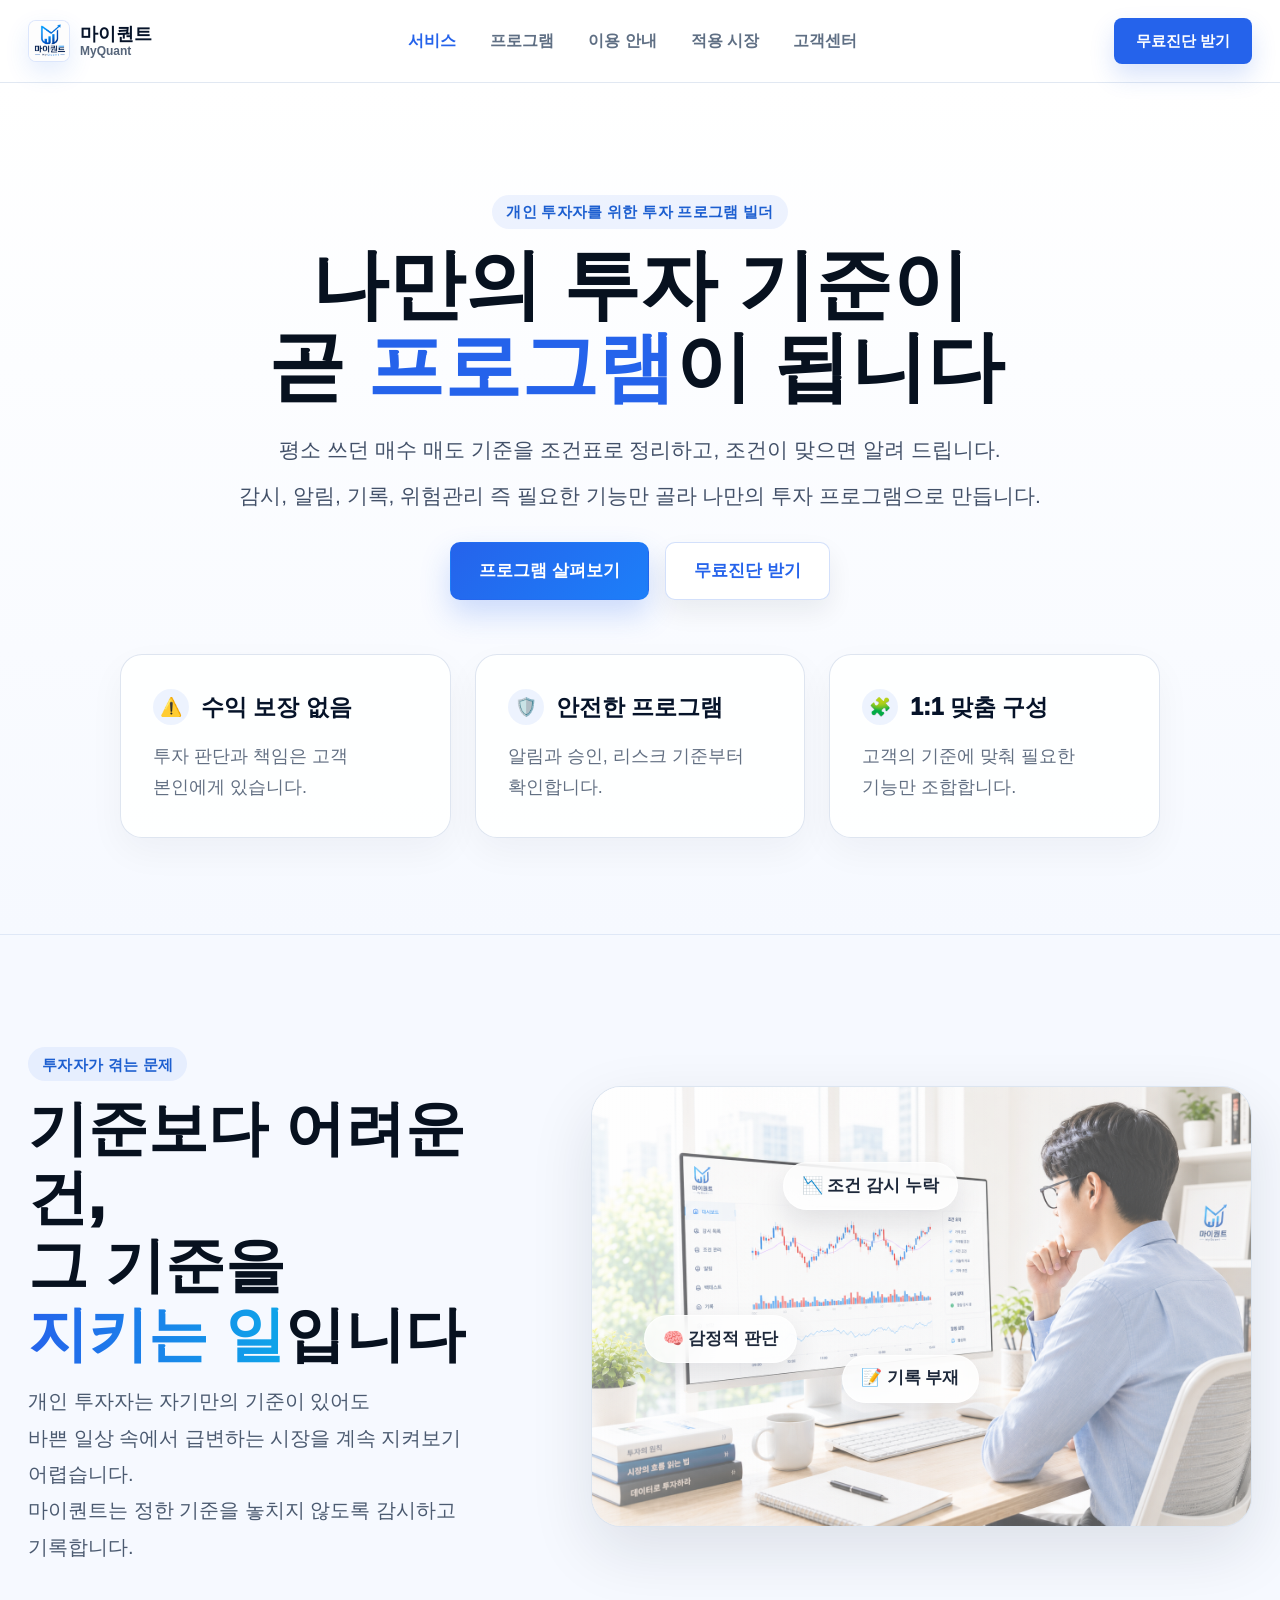
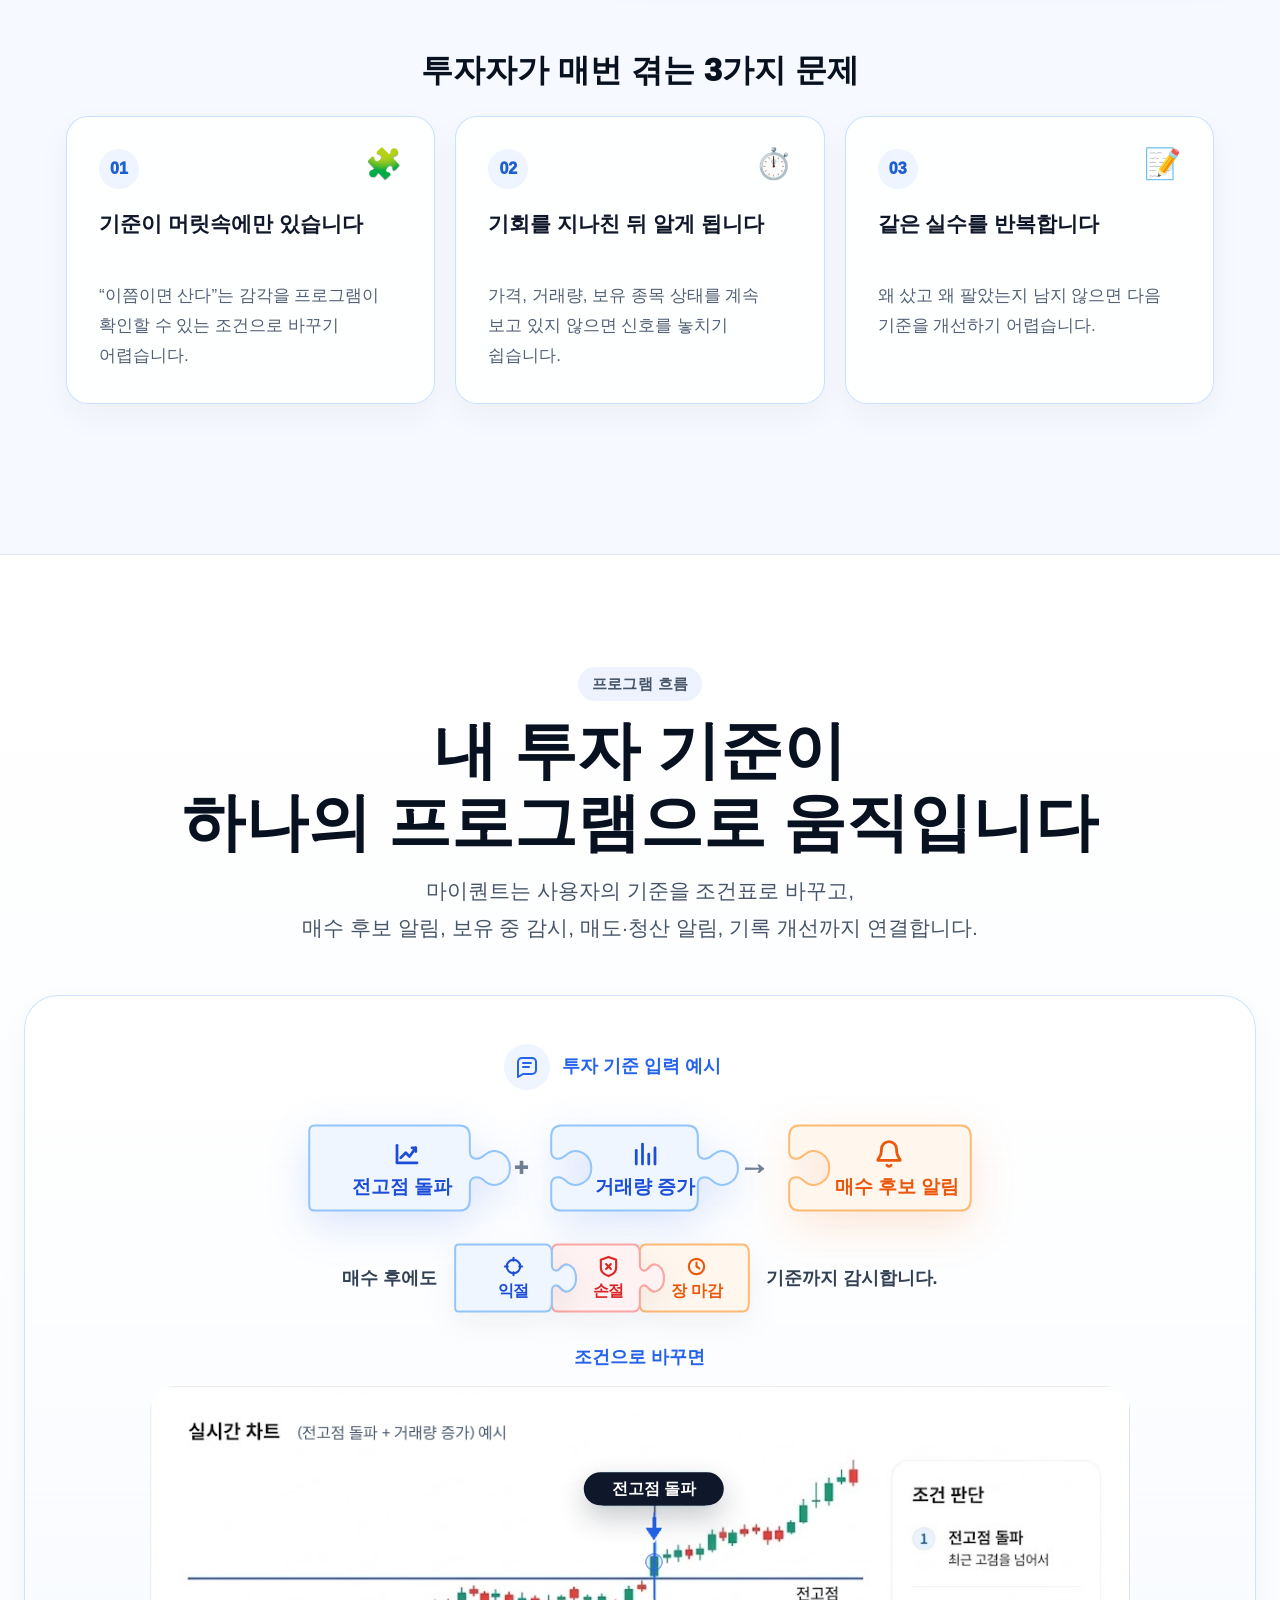
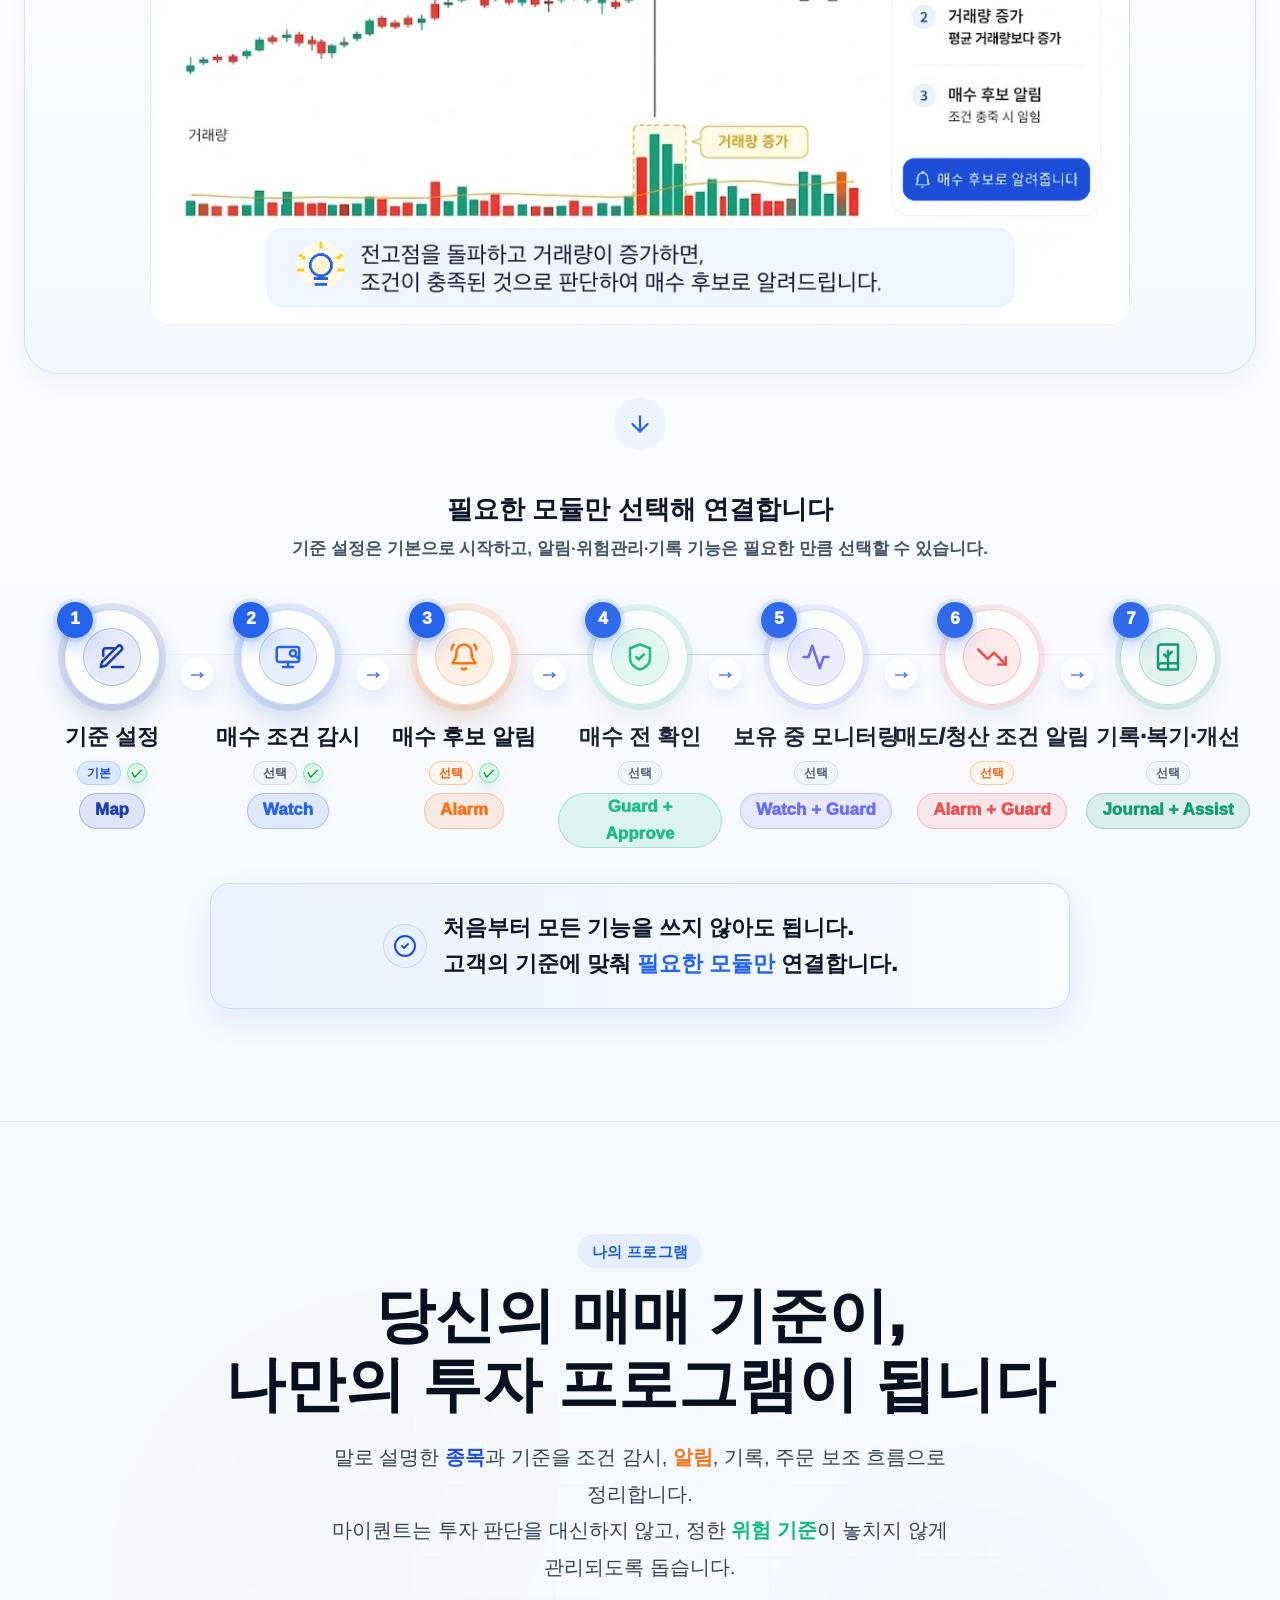
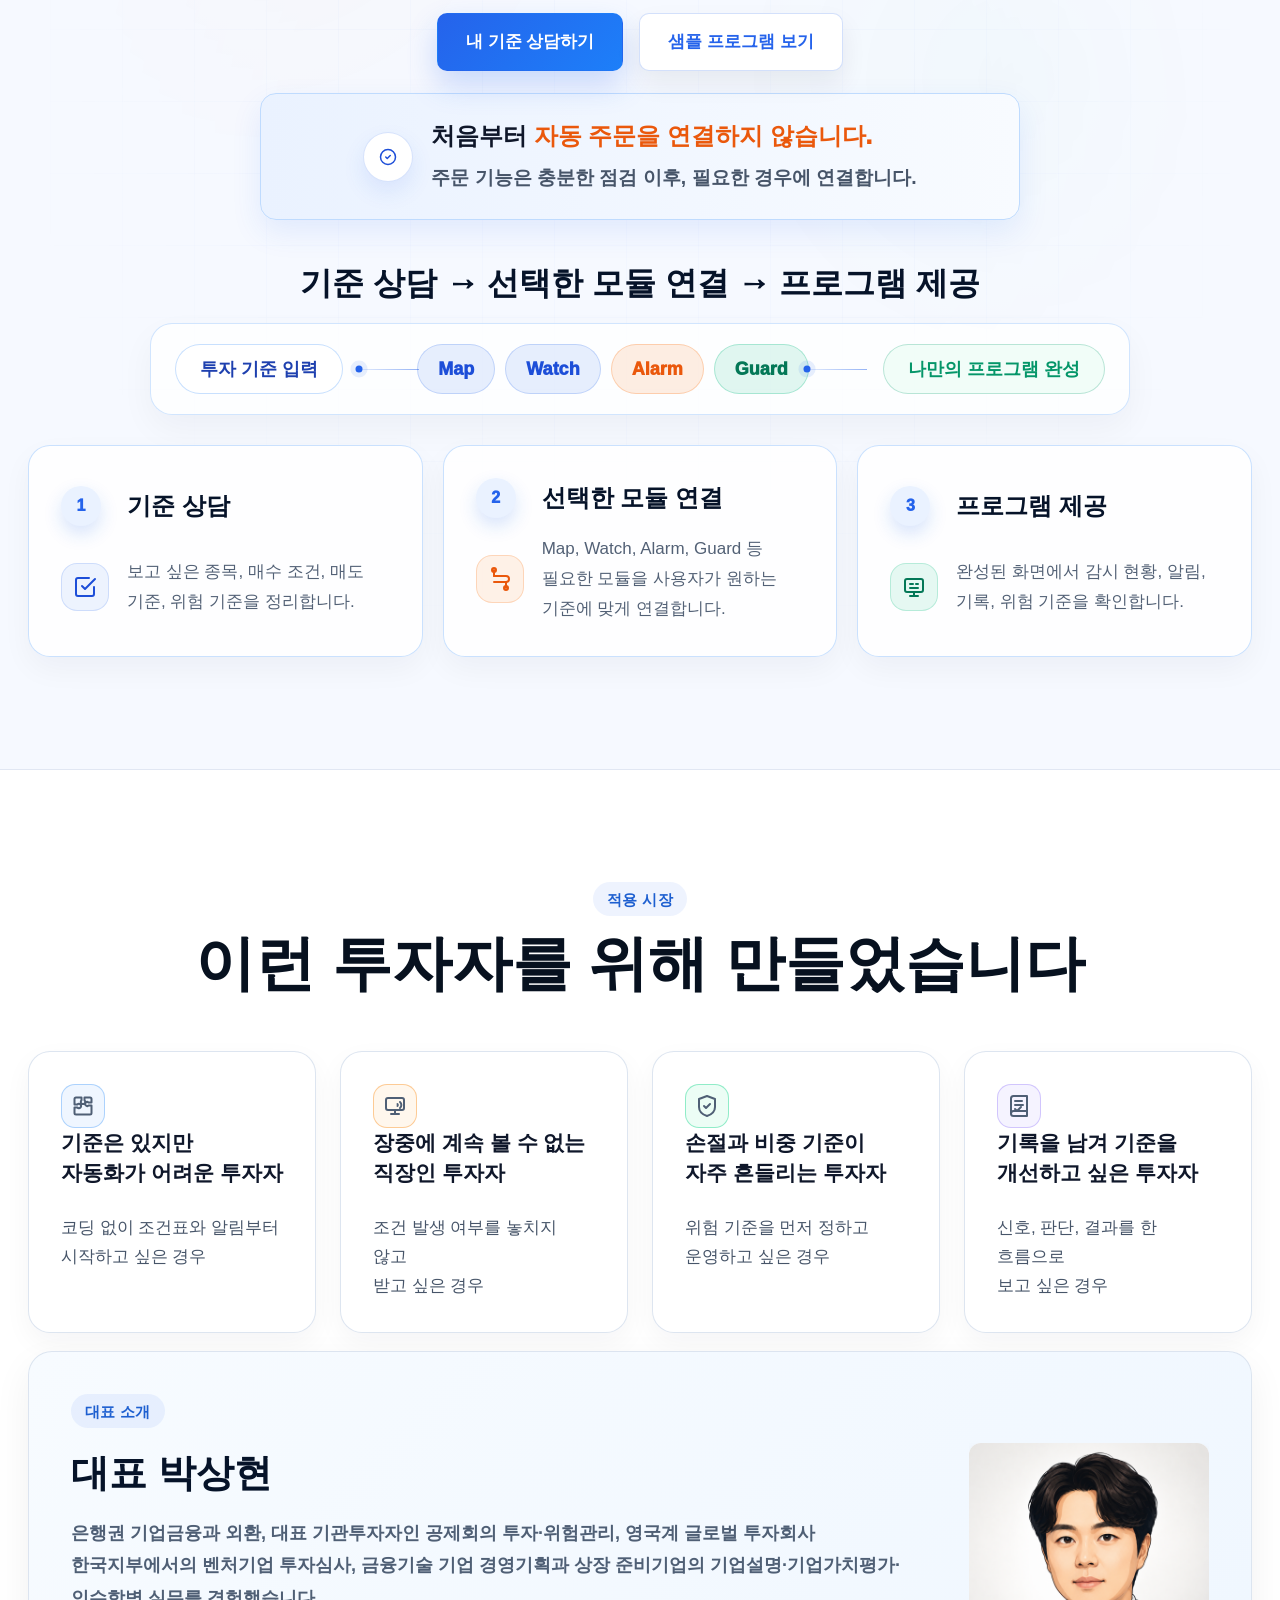
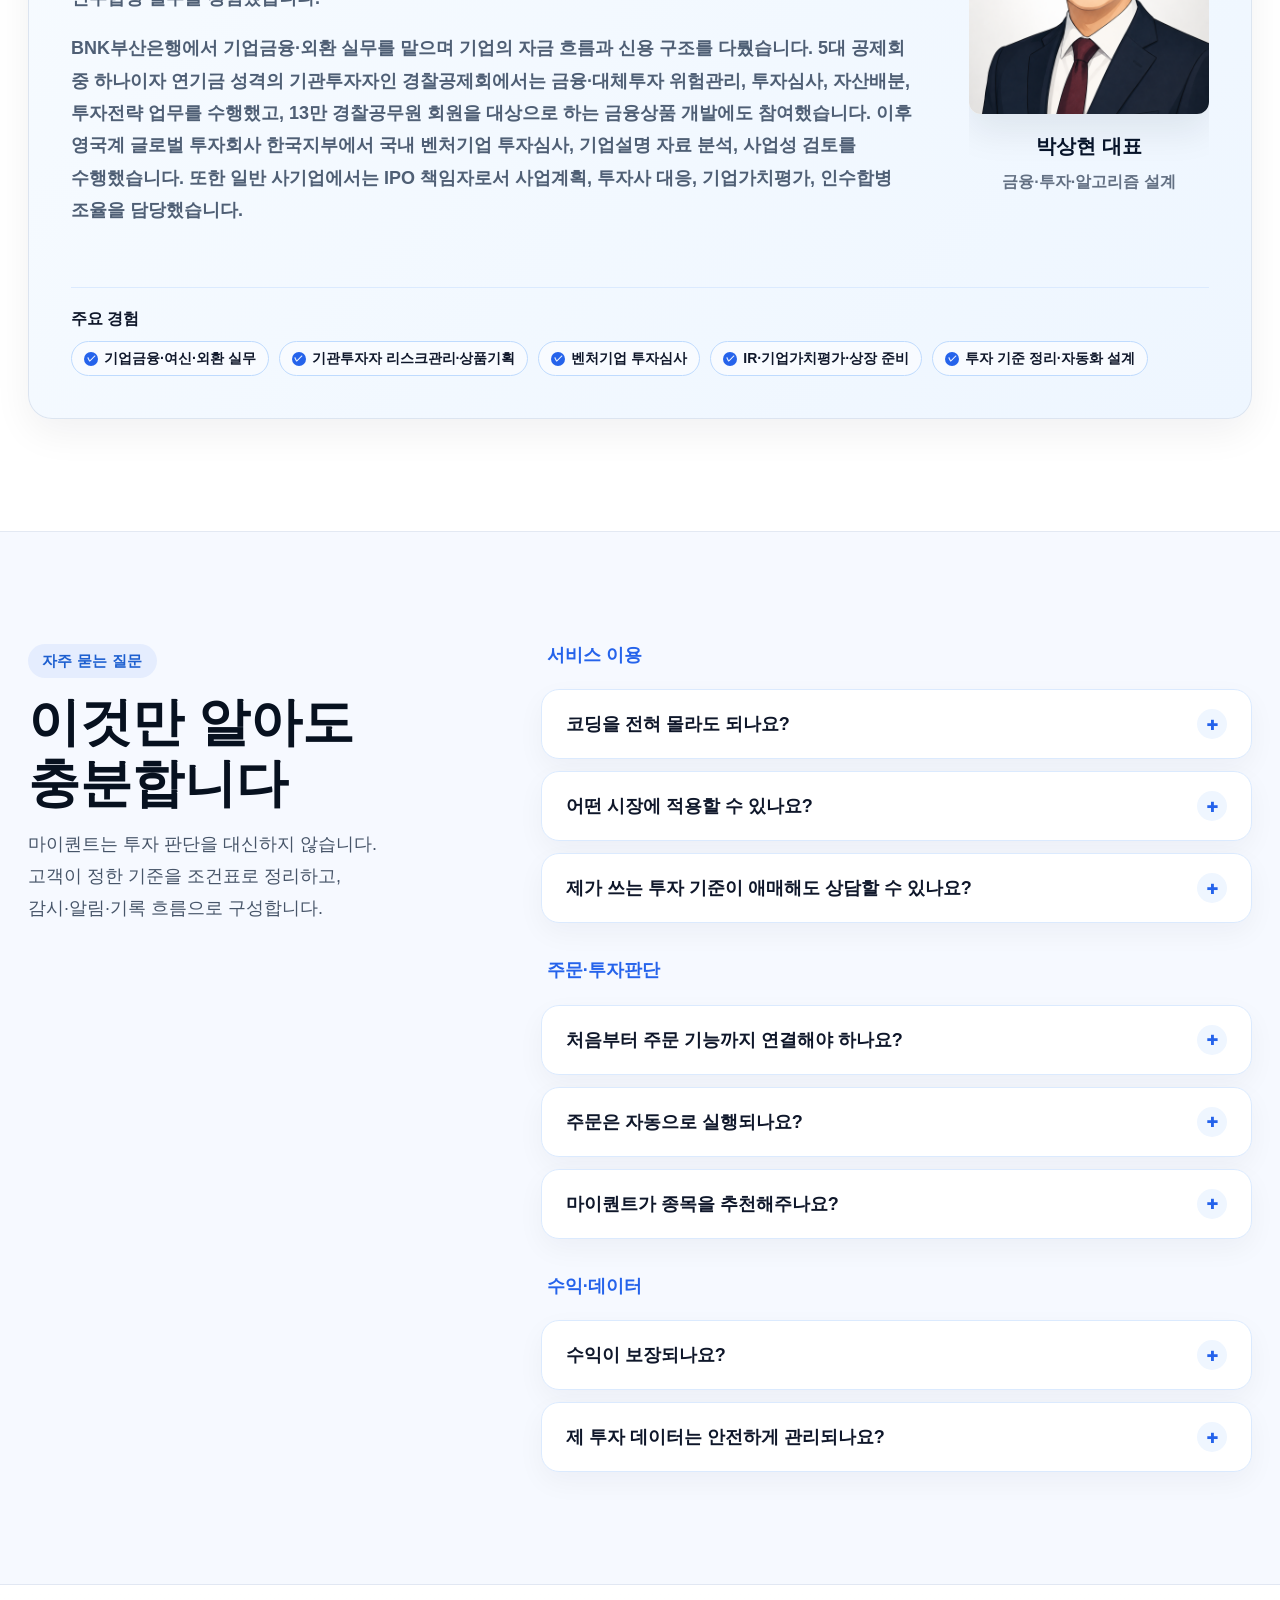
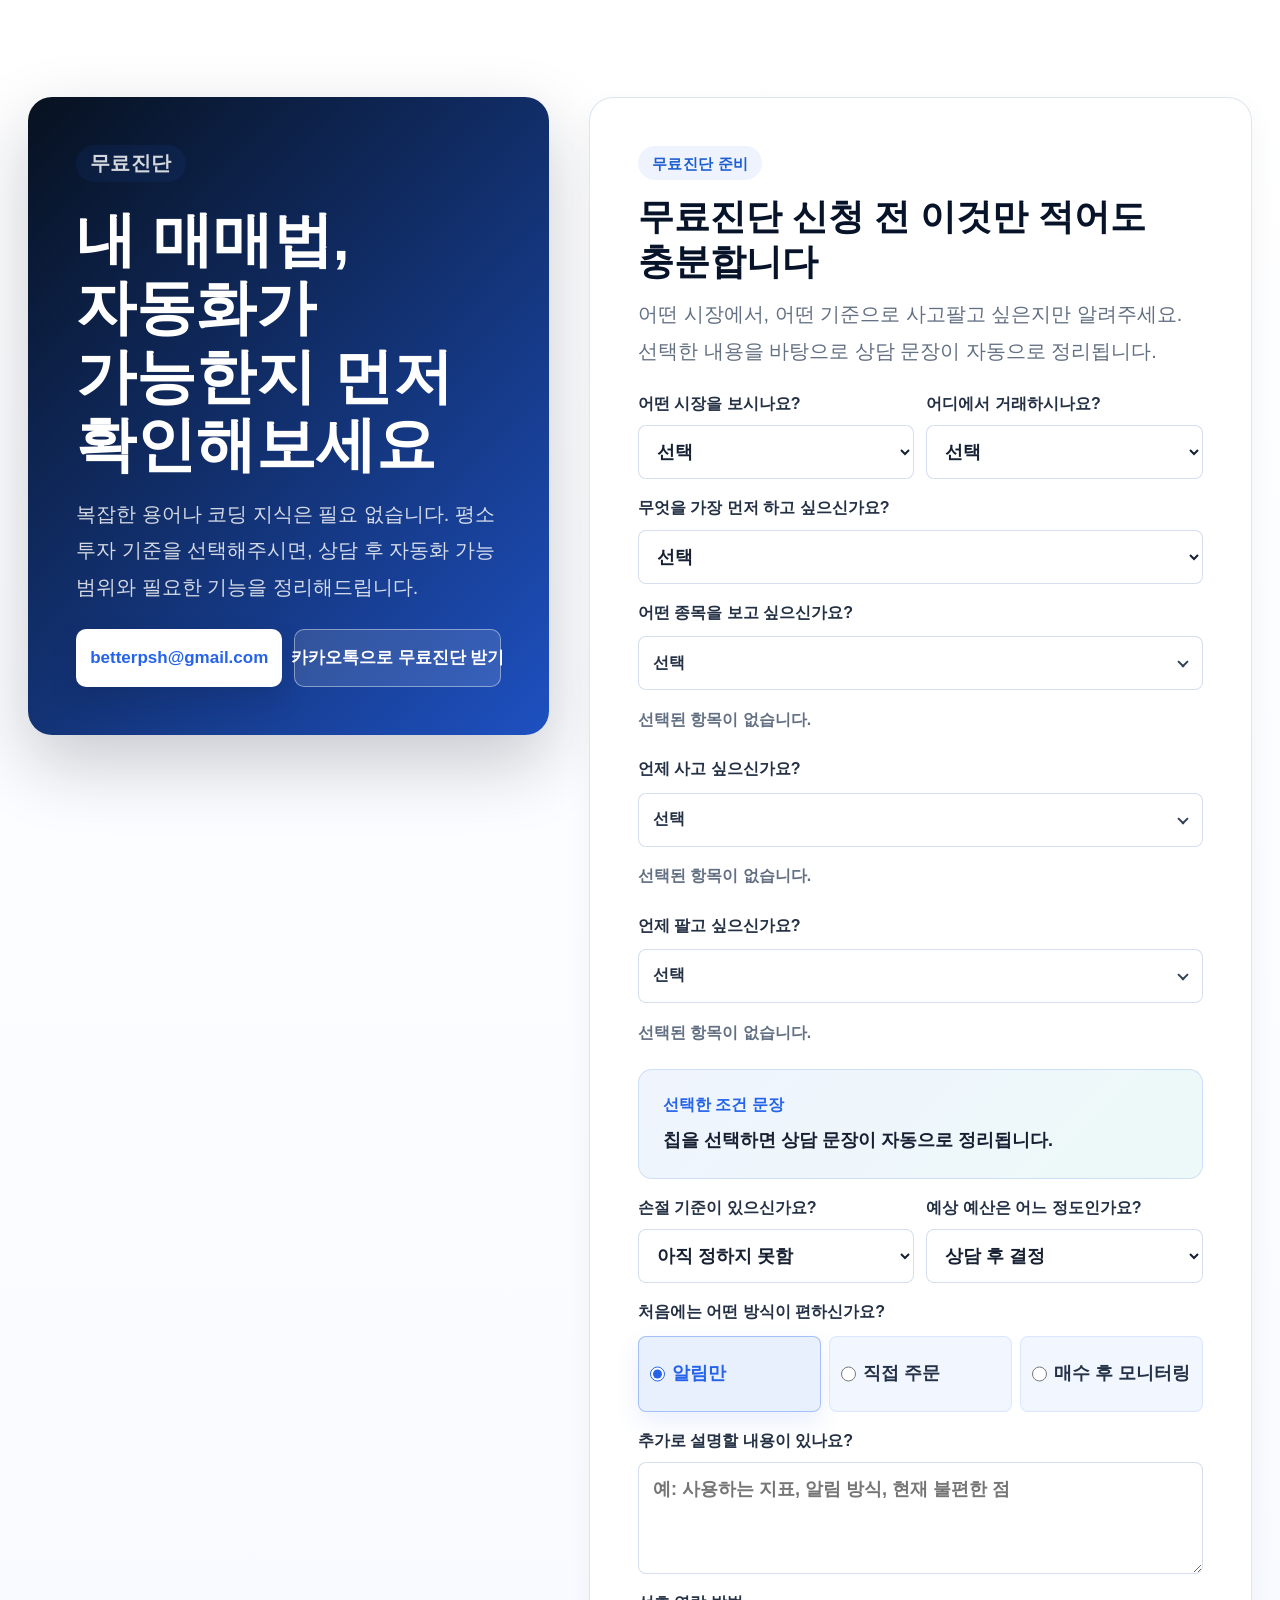
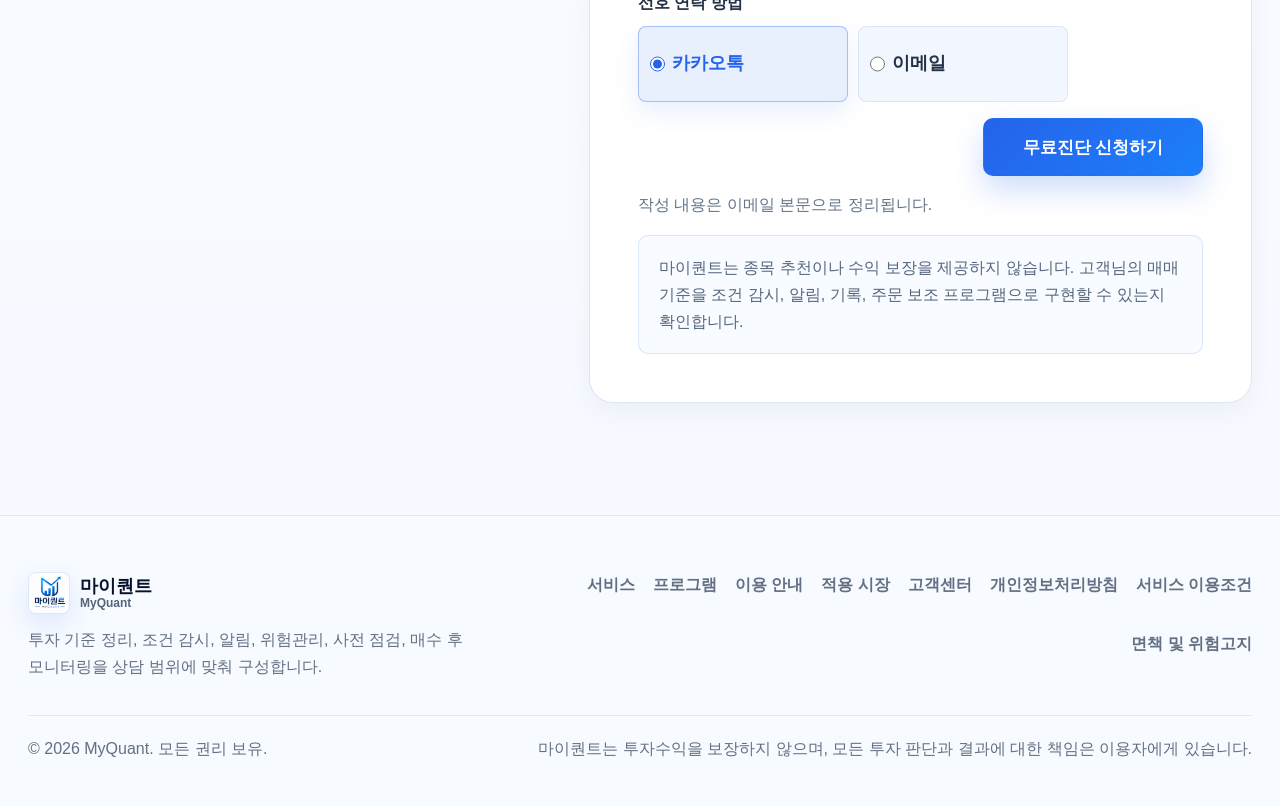
==== commit 5664114e: "Add files via upload" ====
--- a/index.html
+++ b/index.html
@@ -68,7 +68,7 @@
     }
   </script>
   <link rel="stylesheet" href="./style.css?v=20260527-1" />
-  <link rel="stylesheet" href="./home-v2.css?v=20260604-75" />
+  <link rel="stylesheet" href="./home-v2.css?v=20260604-77" />
 </head>
 <body id="top">
   <a href="#main-content" class="skip-link">본문으로 바로가기</a>
@@ -77,9 +77,9 @@
   <button id="back-to-top" aria-label="맨 위로 이동" title="맨 위로">↑</button>
 
   <nav class="quick-contact-bar" aria-label="빠른 상담 문의">
-    <a href="tel:01047528421" id="quick-phone-btn">전화</a>
+    <a href="mailto:betterpsh@gmail.com" id="quick-email-btn">이메일</a>
     <a href="https://open.kakao.com/o/glUMmmwi" id="quick-kakao-btn" target="_blank" rel="noopener">카카오톡</a>
-    <a href="#consultation-brief" id="quick-form-btn">상담 작성</a>
+    <a href="#consultation-brief" id="quick-form-btn">무료 진단</a>
   </nav>
 
   <div class="mobile-drawer" id="mobile-drawer" aria-hidden="true">
@@ -319,7 +319,7 @@
           <div class="mq-condition-flow" aria-label="조건으로 바꾸면">
             <span class="mq-condition-label">조건으로 바꾸면</span>
             <figure class="mq-condition-image">
-              <img src="./asset/po.png?v=20260605-1" alt="전고점 돌파와 거래량 증가 조건을 차트로 정리한 예시" loading="lazy" decoding="async" />
+              <img src="./asset/po.png?v=20260605-2" alt="전고점 돌파와 거래량 증가 조건을 차트로 정리한 예시" loading="lazy" decoding="async" />
               <span class="mq-chart-breakout-focus" aria-hidden="true"></span>
               <span class="mq-chart-breakout-bubble" aria-hidden="true">전고점 돌파</span>
               <span class="mq-chart-tip-light" aria-hidden="true"></span>
@@ -681,10 +681,10 @@
 
         <div class="faq-list mq-faq-list reveal reveal-delay-1">
           <div class="faq-category-label">서비스 이용</div>
-          <article class="faq-item active">
-            <button class="faq-trigger" type="button" aria-expanded="true" aria-controls="faq-a1">
+          <article class="faq-item">
+            <button class="faq-trigger" type="button" aria-expanded="false" aria-controls="faq-a1">
               코딩을 전혀 몰라도 되나요?
-              <span class="faq-icon" aria-hidden="true">−</span>
+              <span class="faq-icon" aria-hidden="true">+</span>
             </button>
             <div class="faq-content" id="faq-a1">
               <p><strong>네. 코딩을 몰라도 상담할 수 있습니다.</strong> 마이퀀트는 고객이 말하는 투자 기준을 조건표로 정리하고, 필요한 감시·알림·기록 흐름으로 구성합니다.</p>
@@ -1020,6 +1020,6 @@
     </div>
   </footer>
 
-  <script src="./main.js?v=20260604-2" defer></script>
+  <script src="./main.js?v=20260604-3" defer></script>
 </body>
 </html>
--- a/home-v2.css
+++ b/home-v2.css
@@ -9803,6 +9803,7 @@
   }
 
   .mq-flow-section .mq-chart-mobile-caption {
+    display: none;
     width: 100%;
     max-width: 100%;
     margin-right: 0;
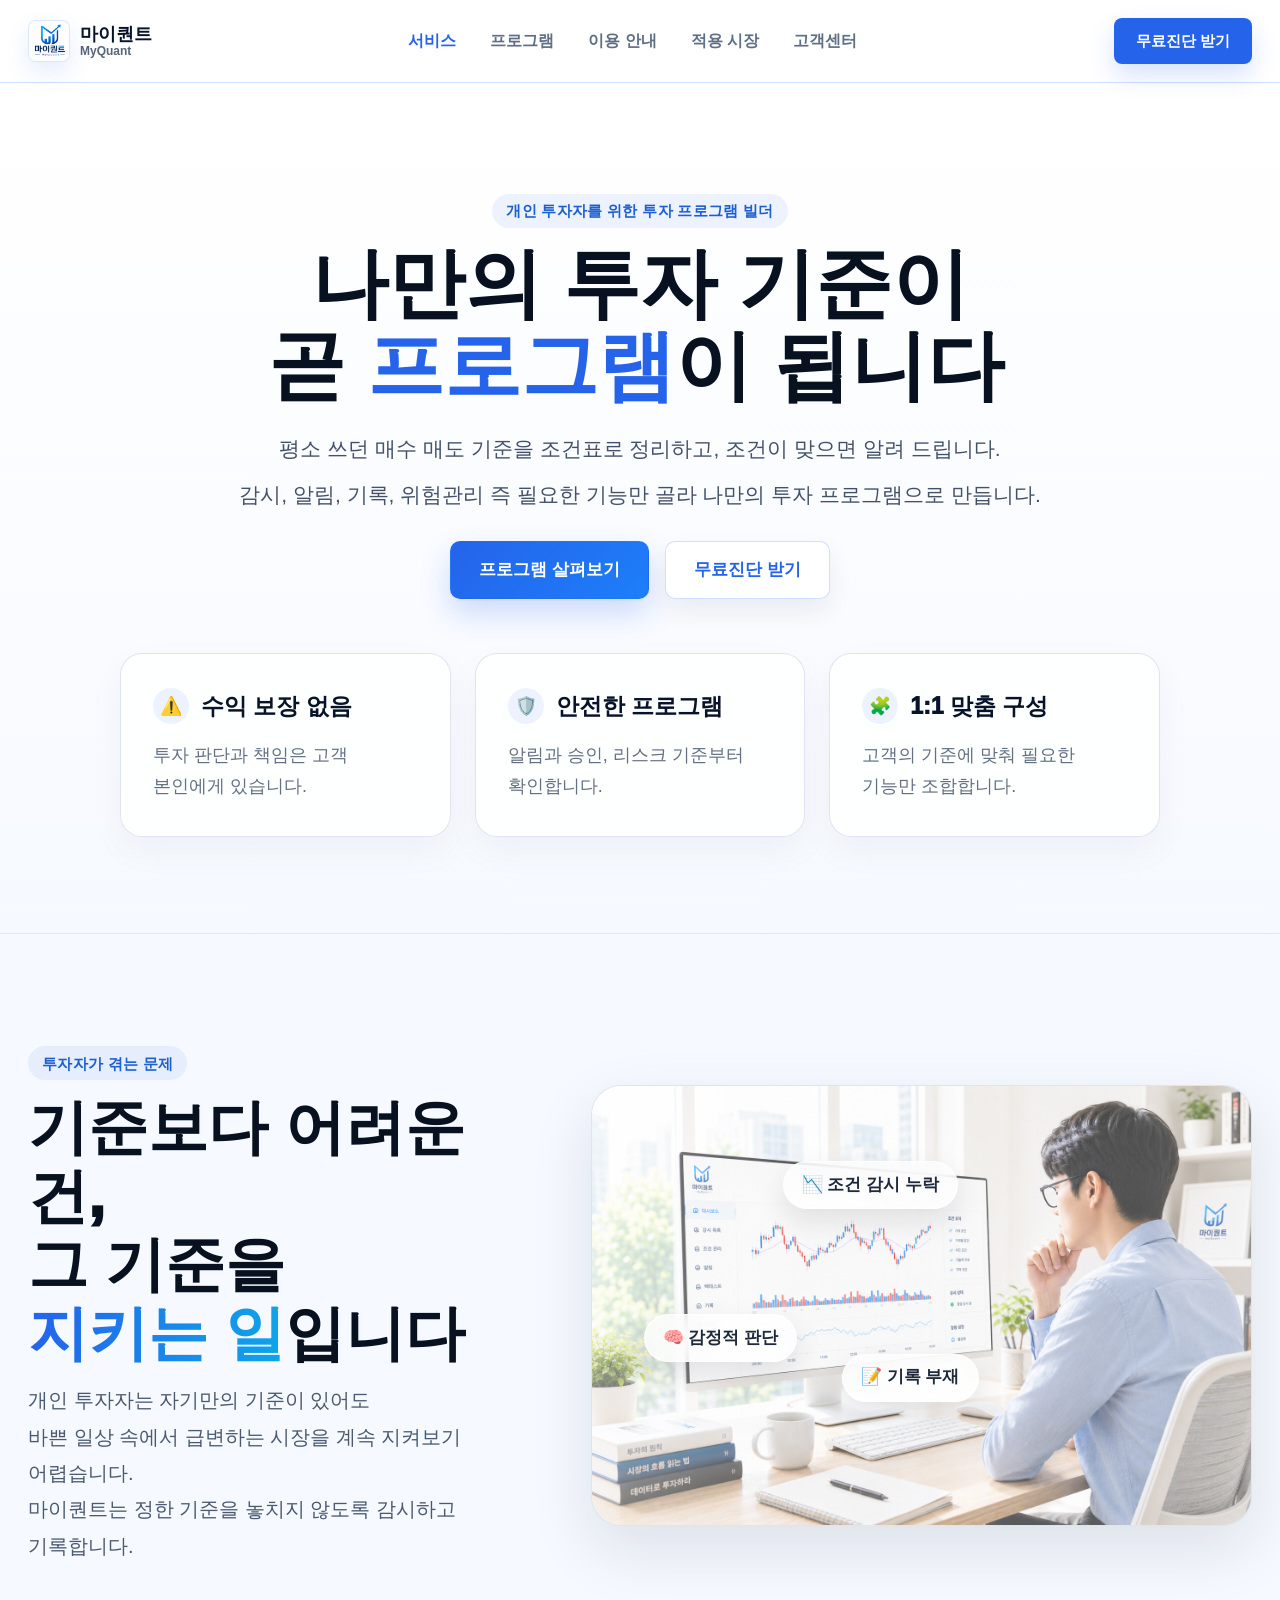
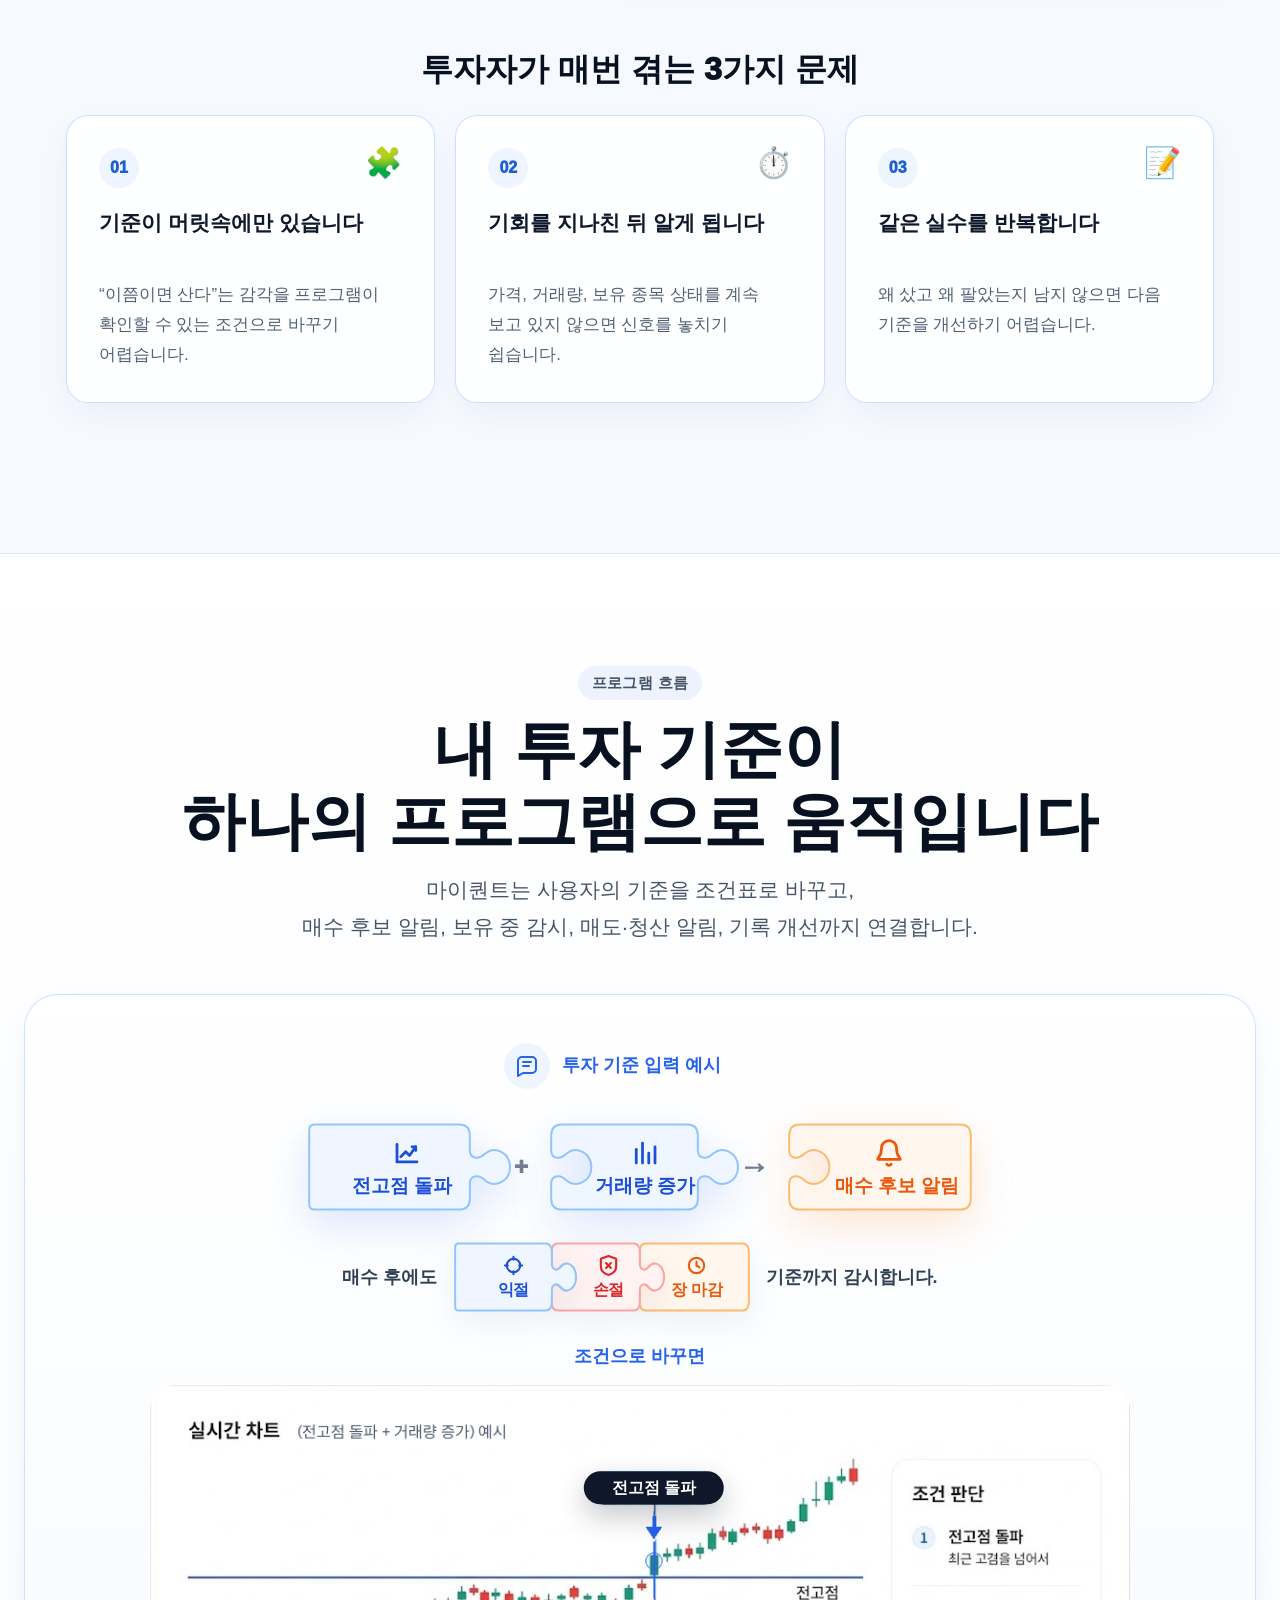
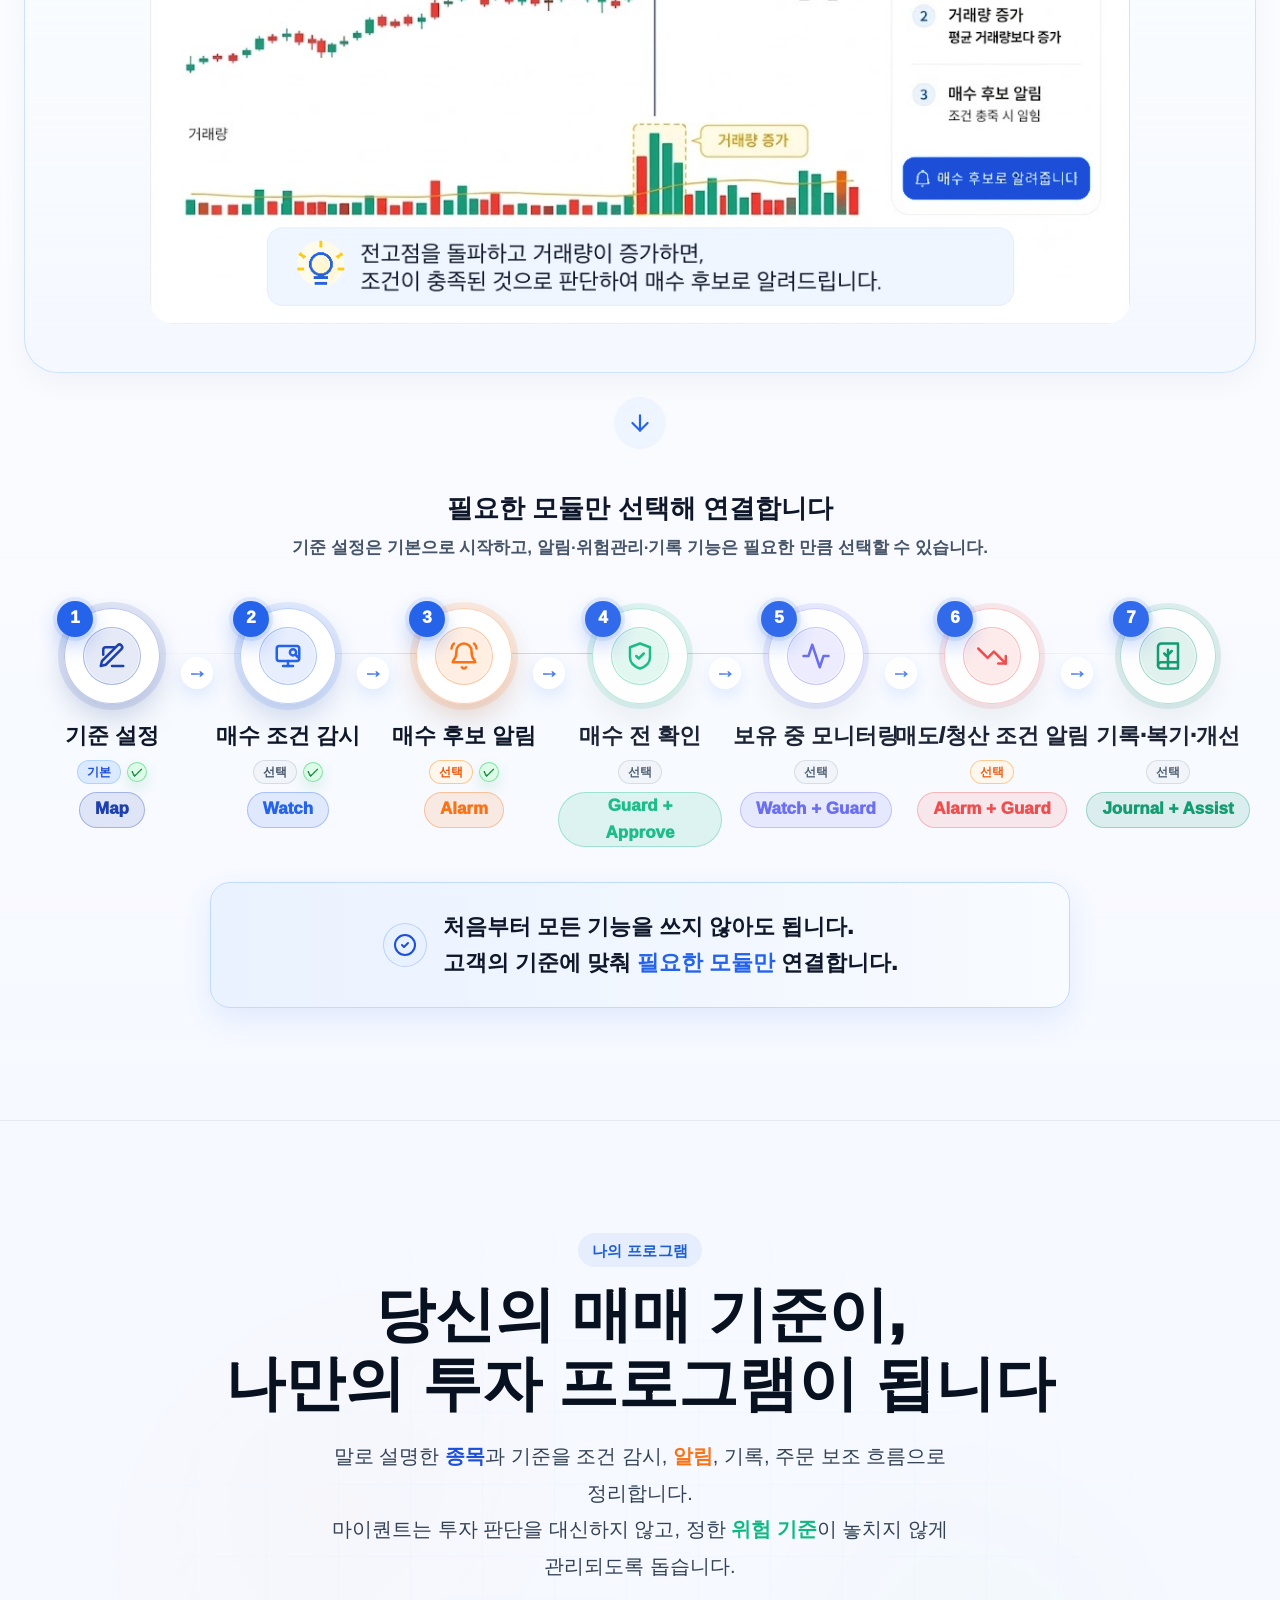
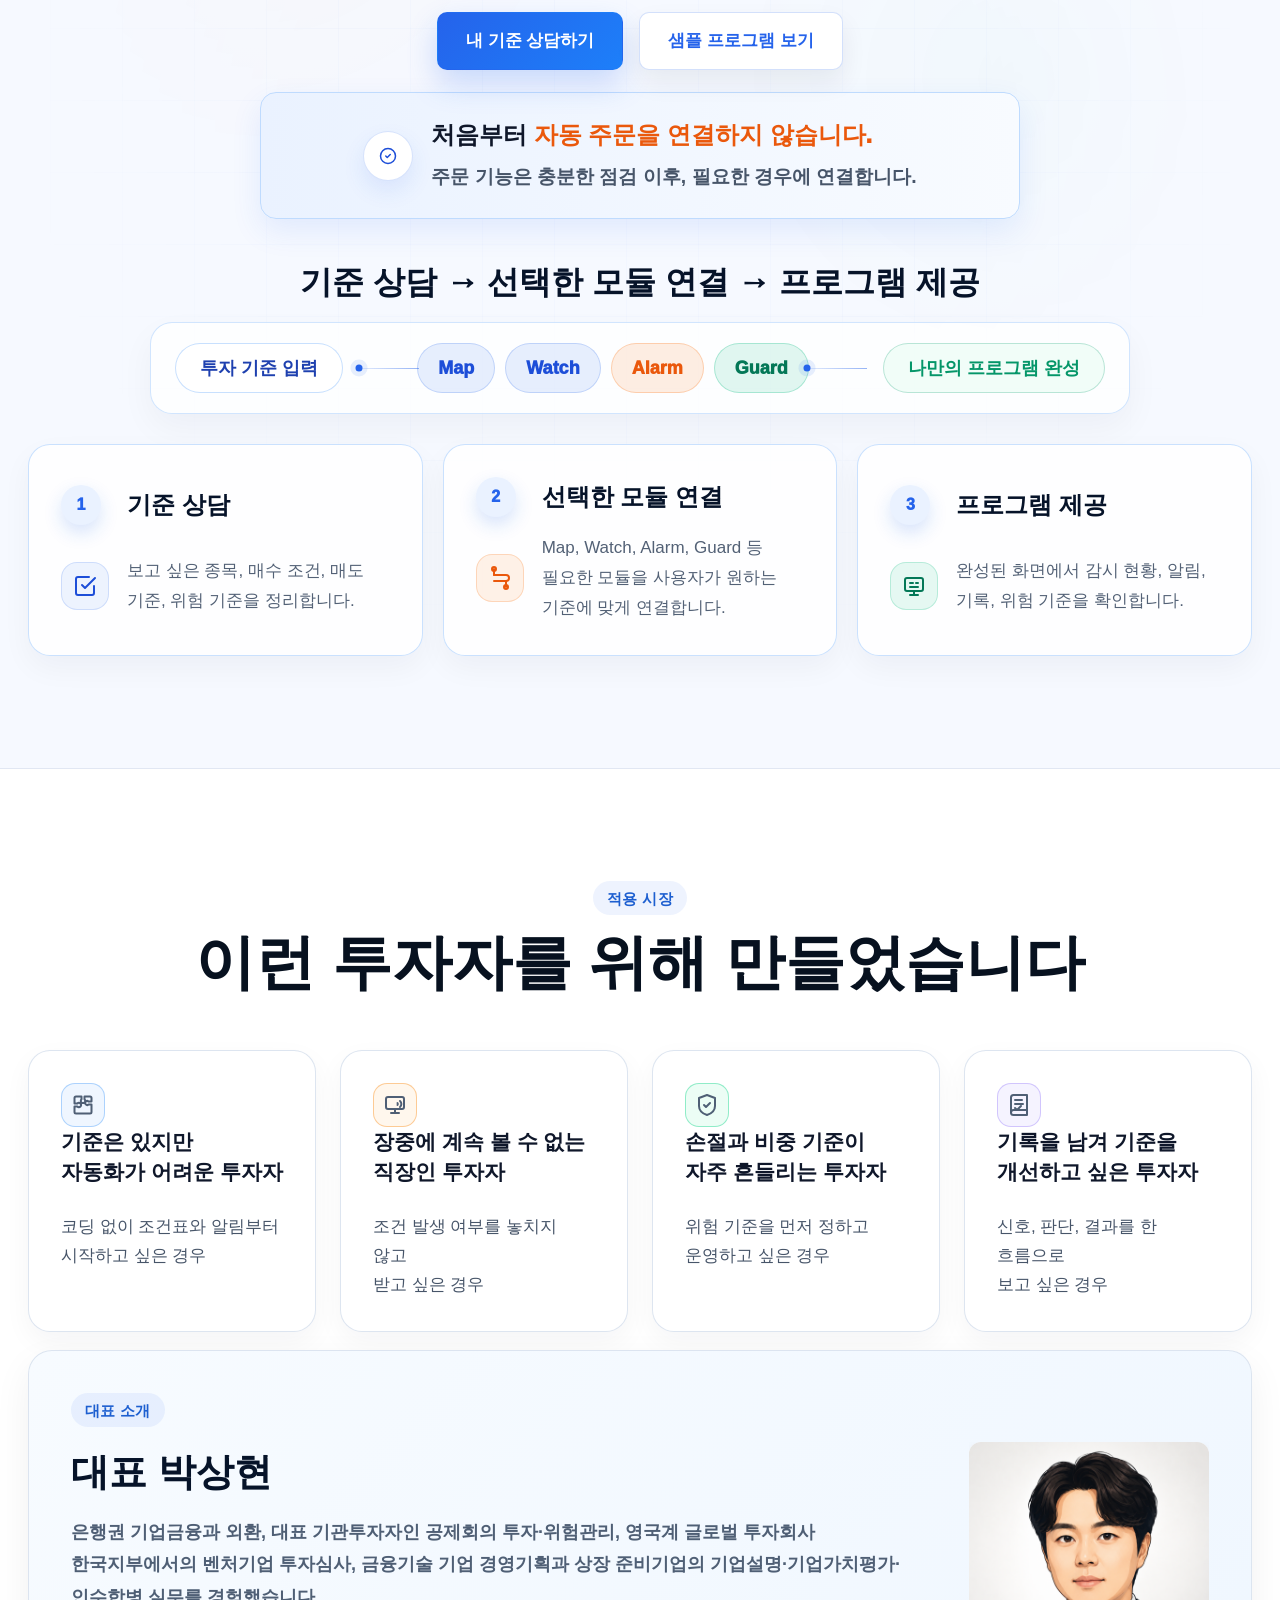
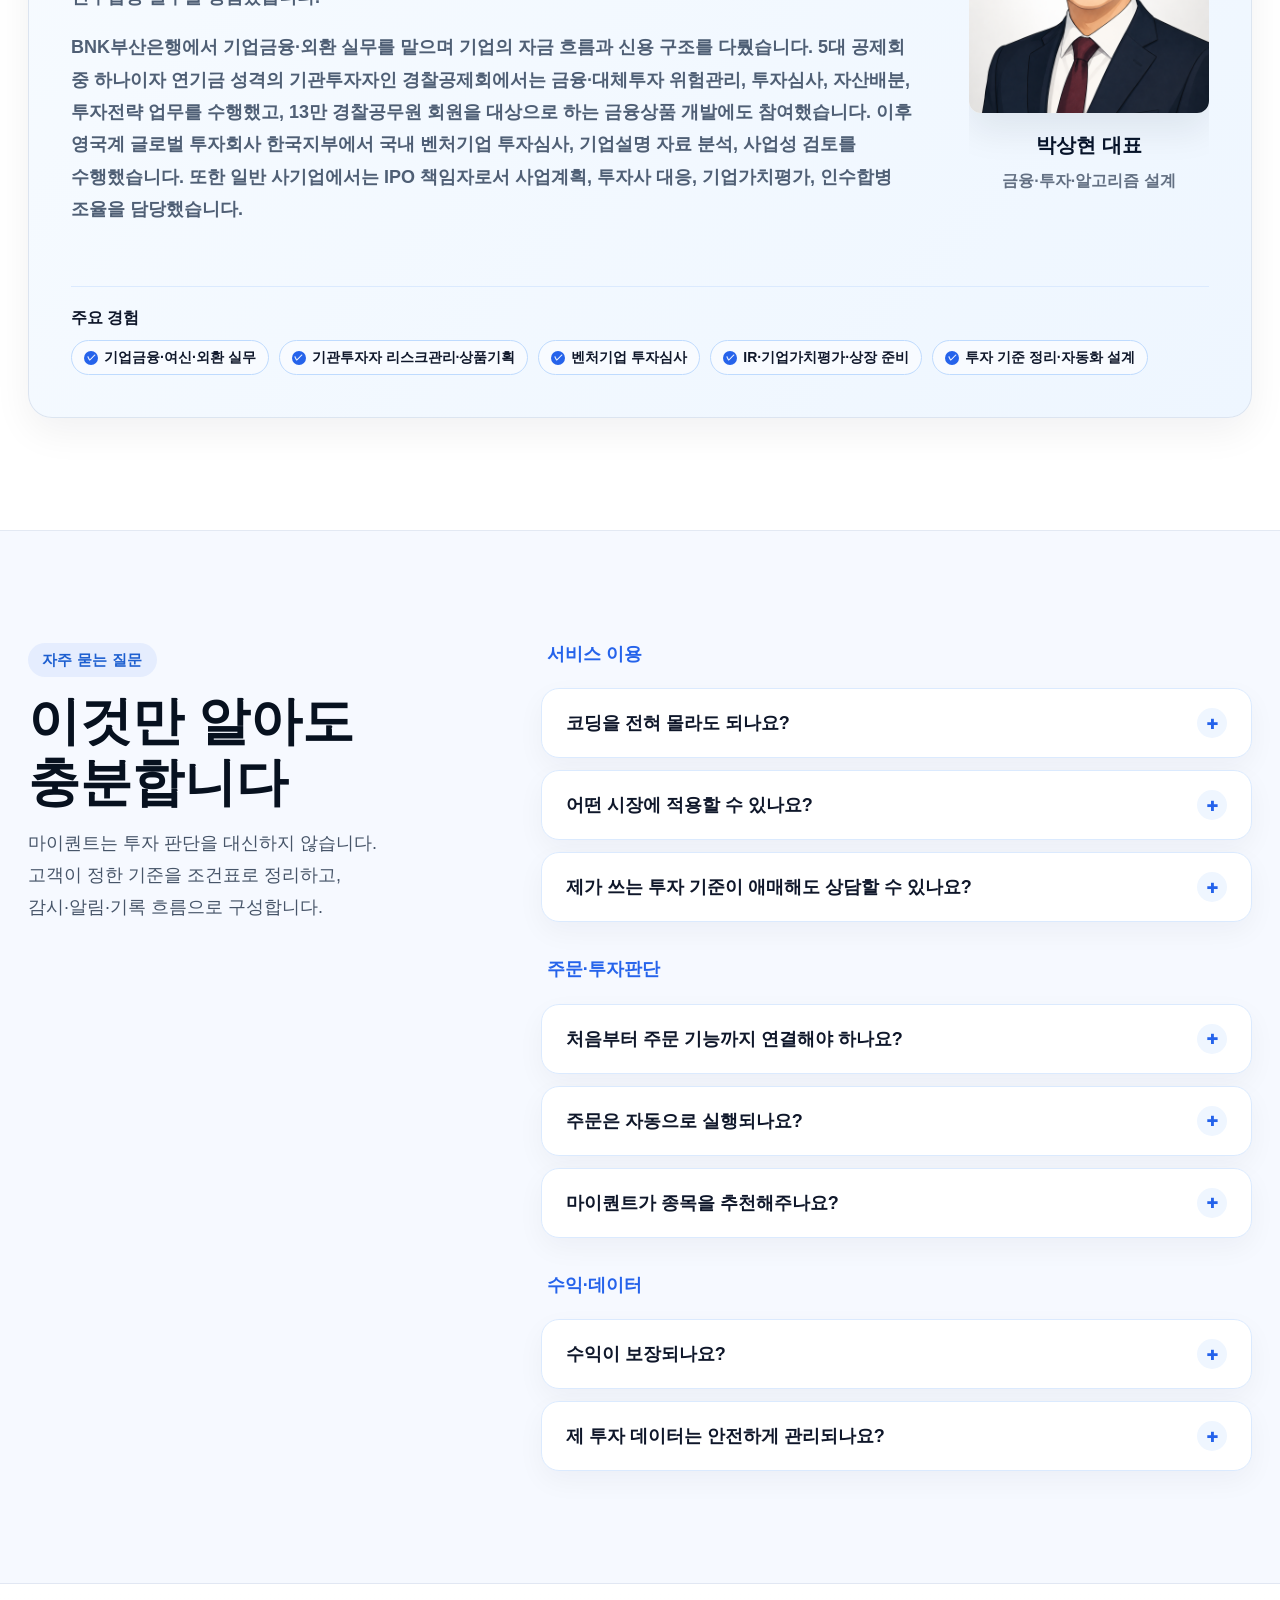
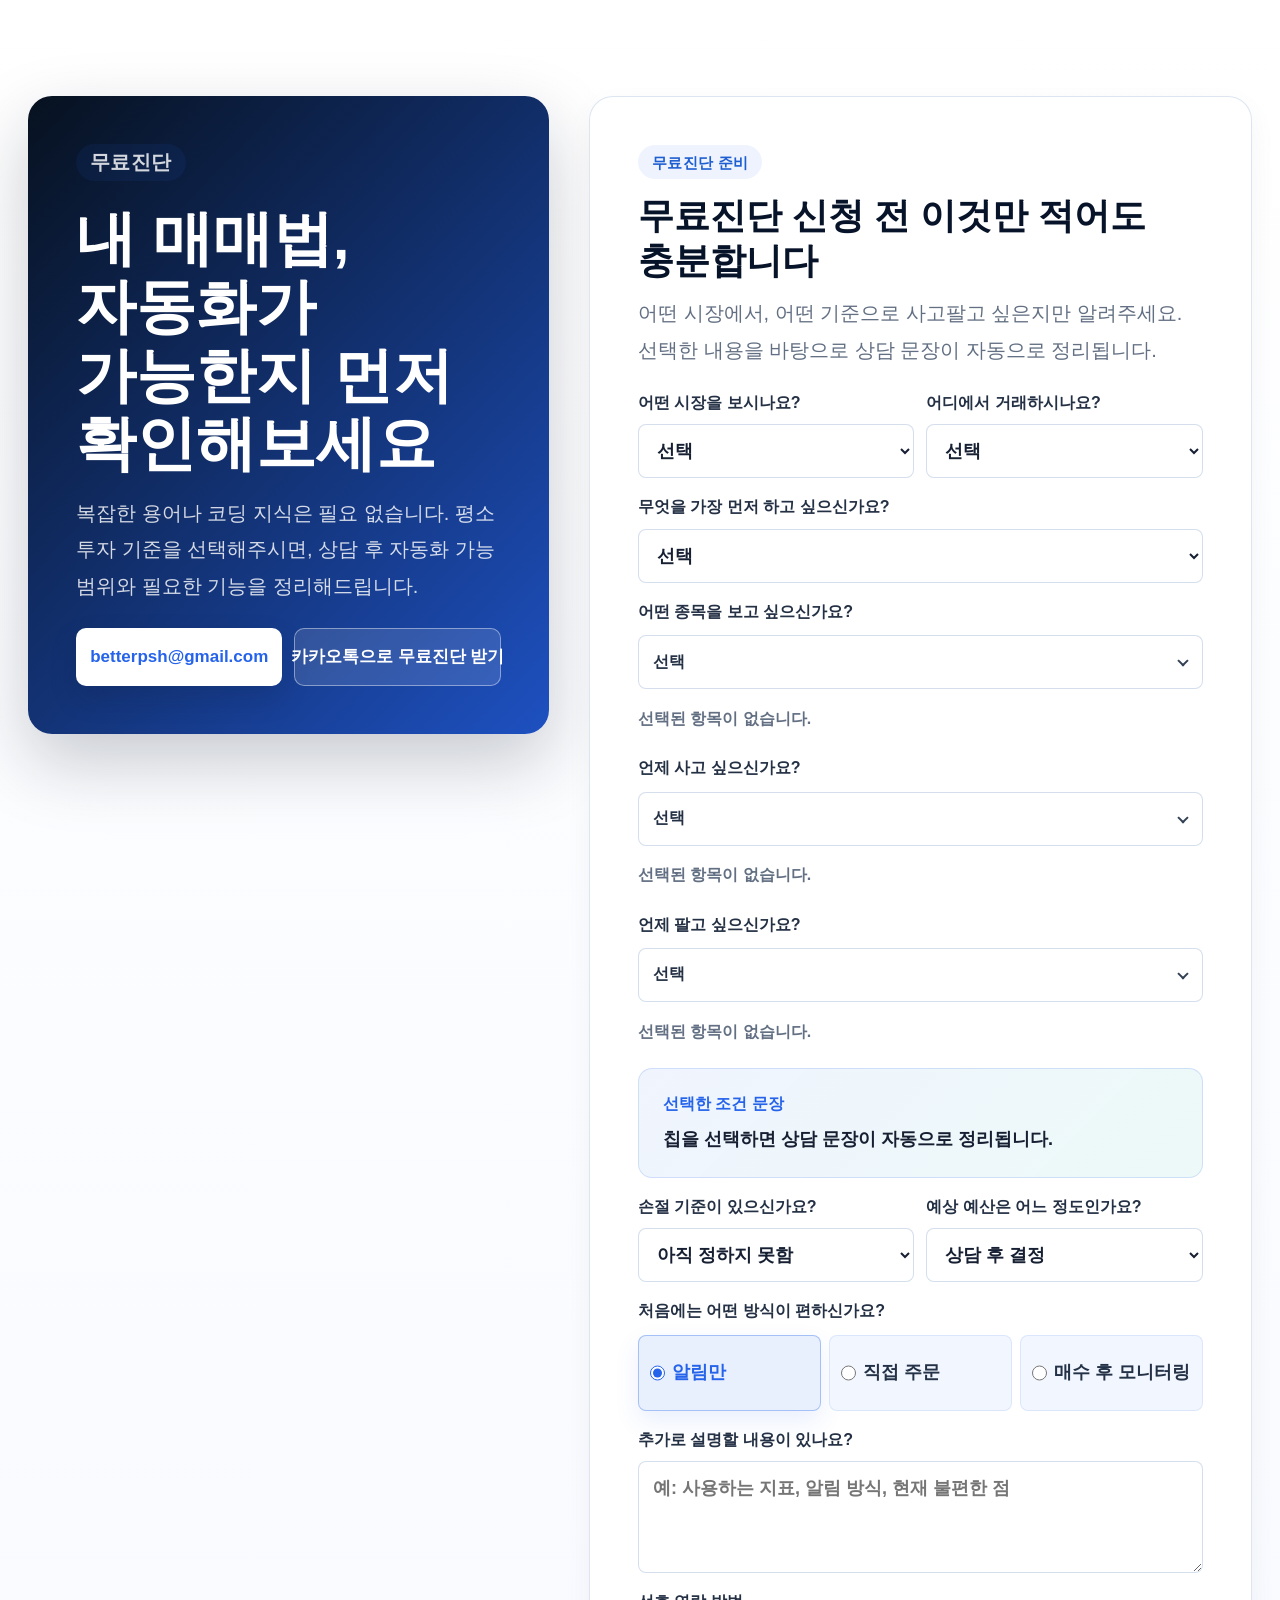
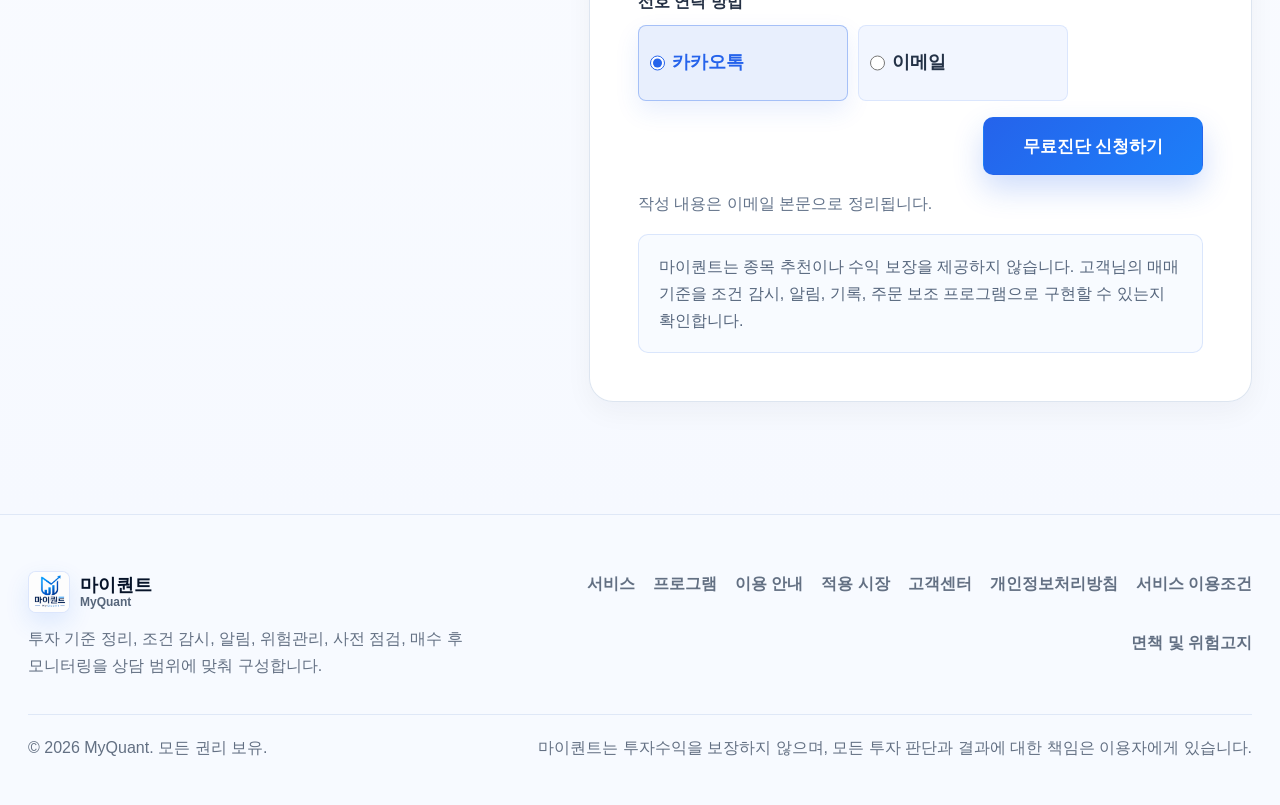
==== commit 0504a674: "Add files via upload" ====
--- a/index.html
+++ b/index.html
@@ -68,7 +68,7 @@
     }
   </script>
   <link rel="stylesheet" href="./style.css?v=20260527-1" />
-  <link rel="stylesheet" href="./home-v2.css?v=20260604-77" />
+  <link rel="stylesheet" href="./home-v2.css?v=20260604-82" />
 </head>
 <body id="top">
   <a href="#main-content" class="skip-link">본문으로 바로가기</a>
@@ -481,6 +481,18 @@
                     <span class="mq-preview-desktop-only">Journal</span>
                   </div>
 
+                  <div class="mq-preview-condition-flow" aria-label="입력조건과 조건 감시 상태">
+                    <span class="mq-preview-condition-label">입력조건</span>
+                    <div class="mq-preview-condition-chips">
+                      <span class="mq-preview-condition-chip">전고점 돌파</span>
+                      <b aria-hidden="true">+</b>
+                      <span class="mq-preview-condition-chip">거래량 증가</span>
+                      <b aria-hidden="true">→</b>
+                      <span class="mq-preview-condition-chip mq-preview-condition-chip-alert">매수 후보 알림</span>
+                    </div>
+                    <span class="mq-preview-condition-status"><i aria-hidden="true"></i>조건 감시 중</span>
+                  </div>
+
                   <div class="mq-preview-workspace">
                     <section class="mq-preview-card mq-preview-chart-card">
                       <div class="mq-preview-card-head"><span><svg viewBox="0 0 24 24"><path d="M3 3v18h18" /><path d="m7 16 4-4 3 3 5-7" /></svg>실시간 차트</span><i>조건 충족 지점</i></div>
@@ -984,7 +996,7 @@
         <button type="button" class="mq-sample-modal-close" data-sample-modal-close aria-label="샘플 이미지 닫기">×</button>
       </div>
       <div class="mq-sample-modal-image">
-        <img src="./asset/sample.png?v=20260602-9" alt="MyQuant Desktop Client 고객 전용 투자 운영 프로그램 샘플 화면" loading="lazy" decoding="async" />
+        <img src="./asset/sample.png?v=20260602-22" alt="MyQuant Desktop Client 고객 전용 투자 운영 프로그램 샘플 화면" loading="lazy" decoding="async" />
       </div>
     </div>
   </div>
--- a/home-v2.css
+++ b/home-v2.css
@@ -56,16 +56,20 @@
 .mq-header {
   position: sticky;
   top: 0;
-  z-index: 200;
-  background: rgba(255, 255, 255, 0.88);
-  border-bottom: 1px solid rgba(223, 232, 247, 0.9);
-  backdrop-filter: blur(18px);
+  z-index: 1000;
+  background: rgba(255, 255, 255, 0.92);
+  border-bottom: 1px solid rgba(191, 219, 254, 0.8);
+  backdrop-filter: blur(12px);
+  -webkit-backdrop-filter: blur(12px);
   box-shadow: none;
-}
-
-.mq-header.scrolled {
+  transition: background 0.22s ease, box-shadow 0.22s ease, border-color 0.22s ease;
+}
+
+.mq-header.scrolled,
+.mq-header.is-scrolled {
   background: rgba(255, 255, 255, 0.96);
-  box-shadow: 0 10px 30px rgba(15, 23, 42, 0.07);
+  border-bottom-color: rgba(191, 219, 254, 0.95);
+  box-shadow: 0 8px 24px rgba(15, 23, 42, 0.08);
 }
 
 .mq-nav {
@@ -1858,6 +1862,83 @@
   line-height: 1;
 }
 
+.mq-preview-condition-flow {
+  min-width: 0;
+  display: flex;
+  align-items: center;
+  gap: 10px;
+  padding: 10px 14px;
+  border-radius: 14px;
+  background: #f8fbff;
+  border: 1px solid rgba(191, 219, 254, 0.82);
+}
+
+.mq-preview-condition-label {
+  flex: 0 0 auto;
+  color: #1d4ed8;
+  font-size: 12px;
+  line-height: 1;
+  font-weight: 900;
+}
+
+.mq-preview-condition-chips {
+  min-width: 0;
+  display: flex;
+  flex: 1 1 auto;
+  flex-wrap: wrap;
+  align-items: center;
+  gap: 6px;
+}
+
+.mq-preview-condition-chips b {
+  color: #64748b;
+  font-size: 12px;
+  line-height: 1;
+  font-weight: 800;
+}
+
+.mq-preview-condition-chip {
+  min-height: 25px;
+  display: inline-flex;
+  align-items: center;
+  justify-content: center;
+  padding: 0 10px;
+  border-radius: 999px;
+  background: #eff6ff;
+  border: 1px solid #bfdbfe;
+  color: #1d4ed8;
+  font-size: 11.5px;
+  line-height: 1;
+  font-weight: 850;
+  white-space: nowrap;
+}
+
+.mq-preview-condition-chip-alert {
+  background: #fff7ed;
+  border-color: #fdba74;
+  color: #ea580c;
+}
+
+.mq-preview-condition-status {
+  flex: 0 0 auto;
+  display: inline-flex;
+  align-items: center;
+  gap: 5px;
+  color: #059669;
+  font-size: 11.5px;
+  line-height: 1;
+  font-weight: 900;
+  white-space: nowrap;
+}
+
+.mq-preview-condition-status i {
+  width: 7px;
+  height: 7px;
+  border-radius: 999px;
+  background: #10b981;
+  box-shadow: 0 0 0 4px rgba(16, 185, 129, 0.12);
+}
+
 .mq-preview-workspace {
   min-width: 0;
   display: grid;
@@ -2463,6 +2544,31 @@
 
   .mq-preview-module-flow b {
     font-size: 15px;
+  }
+
+  .mq-preview-condition-flow {
+    display: grid;
+    grid-template-columns: 1fr;
+    gap: 8px;
+    padding: 12px;
+  }
+
+  .mq-preview-condition-label {
+    font-size: 12px;
+  }
+
+  .mq-preview-condition-chips {
+    gap: 6px;
+  }
+
+  .mq-preview-condition-chip {
+    min-height: 28px;
+    padding: 0 10px;
+    font-size: 11.5px;
+  }
+
+  .mq-preview-condition-status {
+    font-size: 11.5px;
   }
 
   .mq-preview-desktop-only {
@@ -2878,8 +2984,8 @@
 }
 
 .mq-header {
-  background: rgba(255, 255, 255, 0.82);
-  border-bottom-color: rgba(219, 227, 239, 0.82);
+  background: rgba(255, 255, 255, 0.92);
+  border-bottom-color: rgba(191, 219, 254, 0.8);
 }
 
 .mq-nav {
@@ -9327,6 +9433,49 @@
   }
 }
 
+/* Mobile puzzle fit: keep the small pieces interlocked like the desktop row. */
+@media (max-width: 720px) {
+  .mq-flow-section .puzzle-flow__row--sub {
+    display: flex;
+    flex-wrap: wrap;
+    align-items: center;
+    justify-content: center;
+    gap: 8px 0;
+    overflow: visible;
+  }
+
+  .mq-flow-section .puzzle-flow__row--sub .puzzle-flow__text {
+    flex: 0 0 100%;
+    width: 100%;
+    margin: 0;
+    text-align: center;
+  }
+
+  .mq-flow-section .puzzle-flow__row--sub .puzzle-piece--small {
+    width: 124px;
+    height: 78px;
+  }
+
+  .mq-flow-section .puzzle-flow__row--sub .puzzle-piece--middle,
+  .mq-flow-section .puzzle-flow__row--sub .puzzle-piece--end {
+    margin-left: -38px;
+  }
+
+  .mq-flow-section .puzzle-flow__row--sub .puzzle-piece__shape path {
+    stroke-width: 2.2;
+  }
+
+  .mq-flow-section .puzzle-flow__row--sub .puzzle-piece__content {
+    gap: 4px;
+    padding: 0 18px;
+  }
+
+  .mq-flow-section .puzzle-flow__row--sub .puzzle-piece--middle .puzzle-piece__content,
+  .mq-flow-section .puzzle-flow__row--sub .puzzle-piece--end .puzzle-piece__content {
+    transform: translateX(6px);
+  }
+}
+
 /* Keep the bottom process note icon from overlapping longer copy */
 .mq-flow-section .mq-flow-note-single {
   display: flex;
@@ -9855,3 +10004,53 @@
     filter: none;
   }
 }
+
+/* Fixed top navigation */
+:root {
+  --nav-h: 82px;
+}
+
+html {
+  scroll-padding-top: calc(var(--nav-h) + 18px);
+}
+
+.mq-header {
+  position: fixed;
+  top: 0;
+  right: 0;
+  left: 0;
+  z-index: 1005;
+  width: 100%;
+  background: rgba(255, 255, 255, 0.94);
+  border-bottom: 1px solid rgba(191, 219, 254, 0.8);
+  backdrop-filter: blur(12px);
+  -webkit-backdrop-filter: blur(12px);
+}
+
+.mq-header.is-scrolled,
+.mq-header.scrolled {
+  box-shadow: 0 8px 24px rgba(15, 23, 42, 0.08);
+}
+
+.mq-page {
+  padding-top: var(--nav-h);
+}
+
+.mobile-drawer {
+  z-index: 1004;
+  padding-top: var(--nav-h);
+}
+
+@media (max-width: 720px) {
+  :root {
+    --nav-h: 68px;
+  }
+
+  .mq-nav {
+    min-height: var(--nav-h);
+  }
+
+  .mq-page {
+    padding-top: var(--nav-h);
+  }
+}
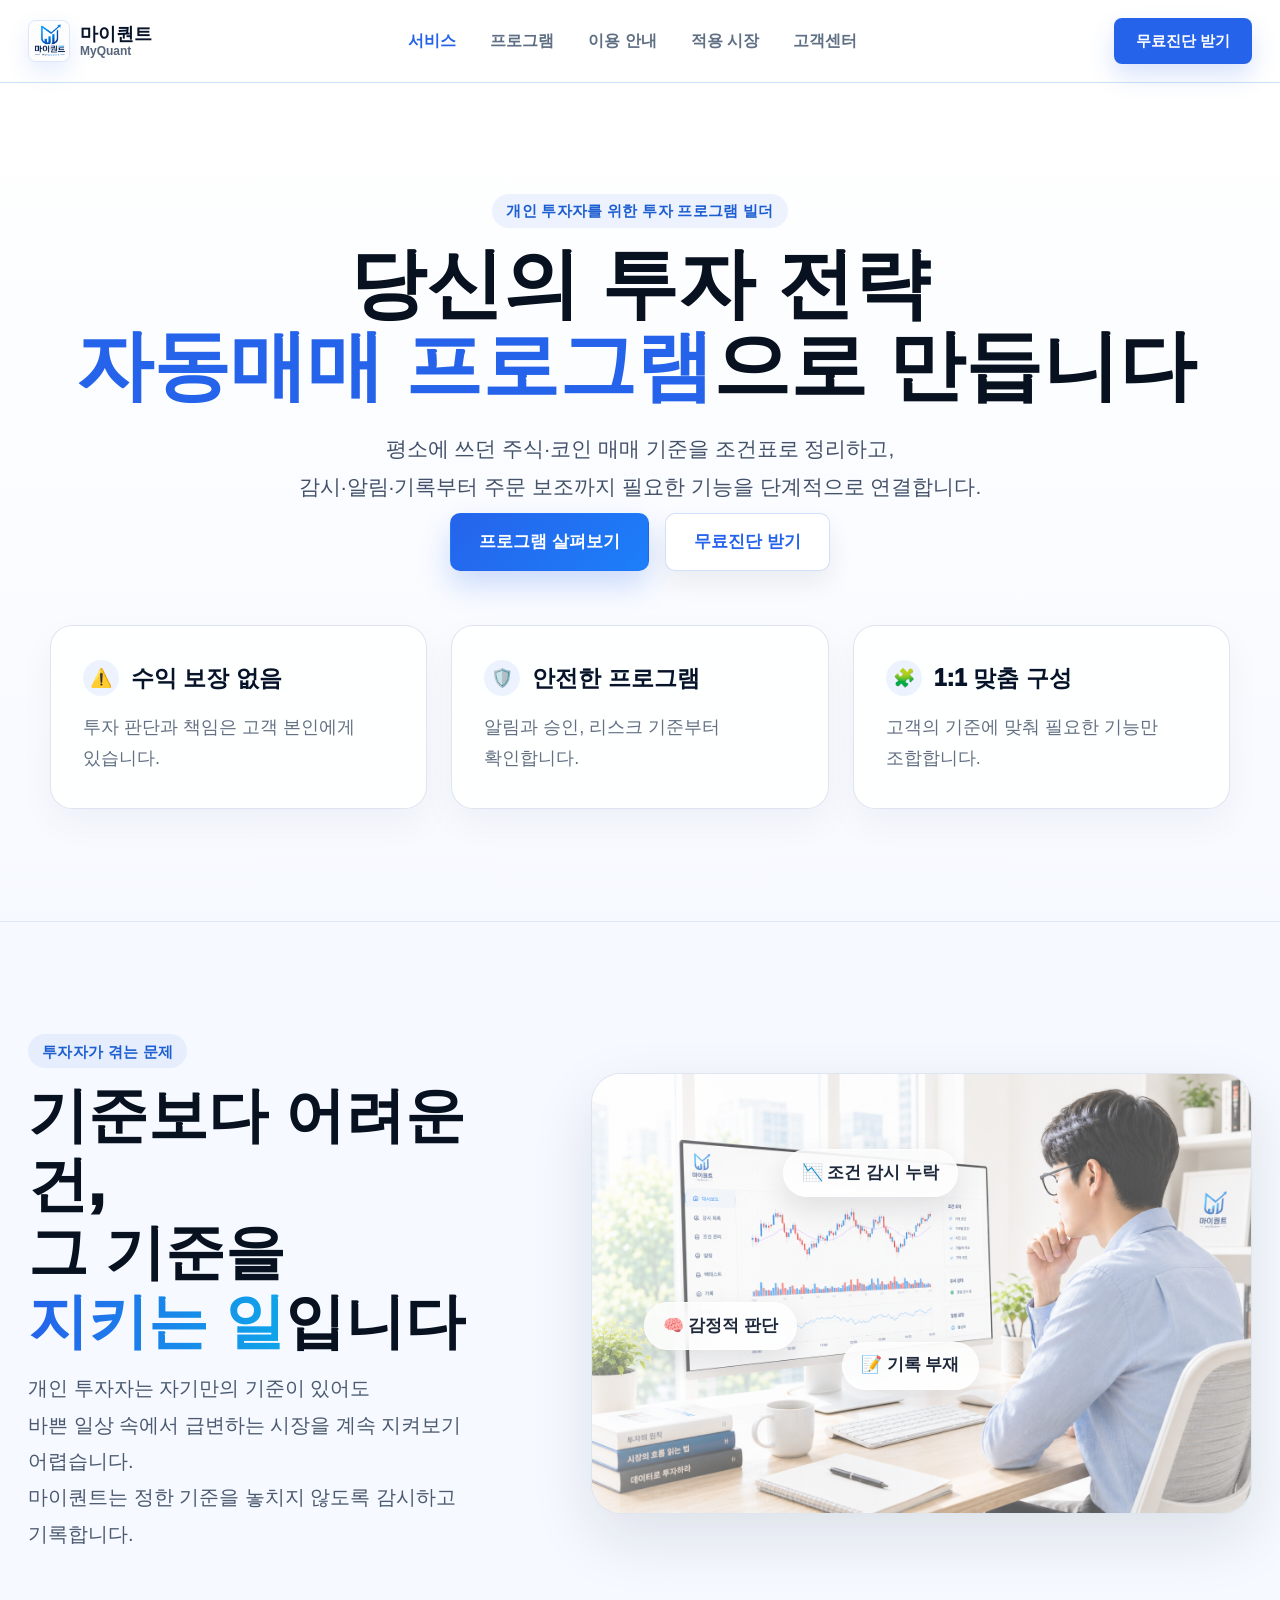
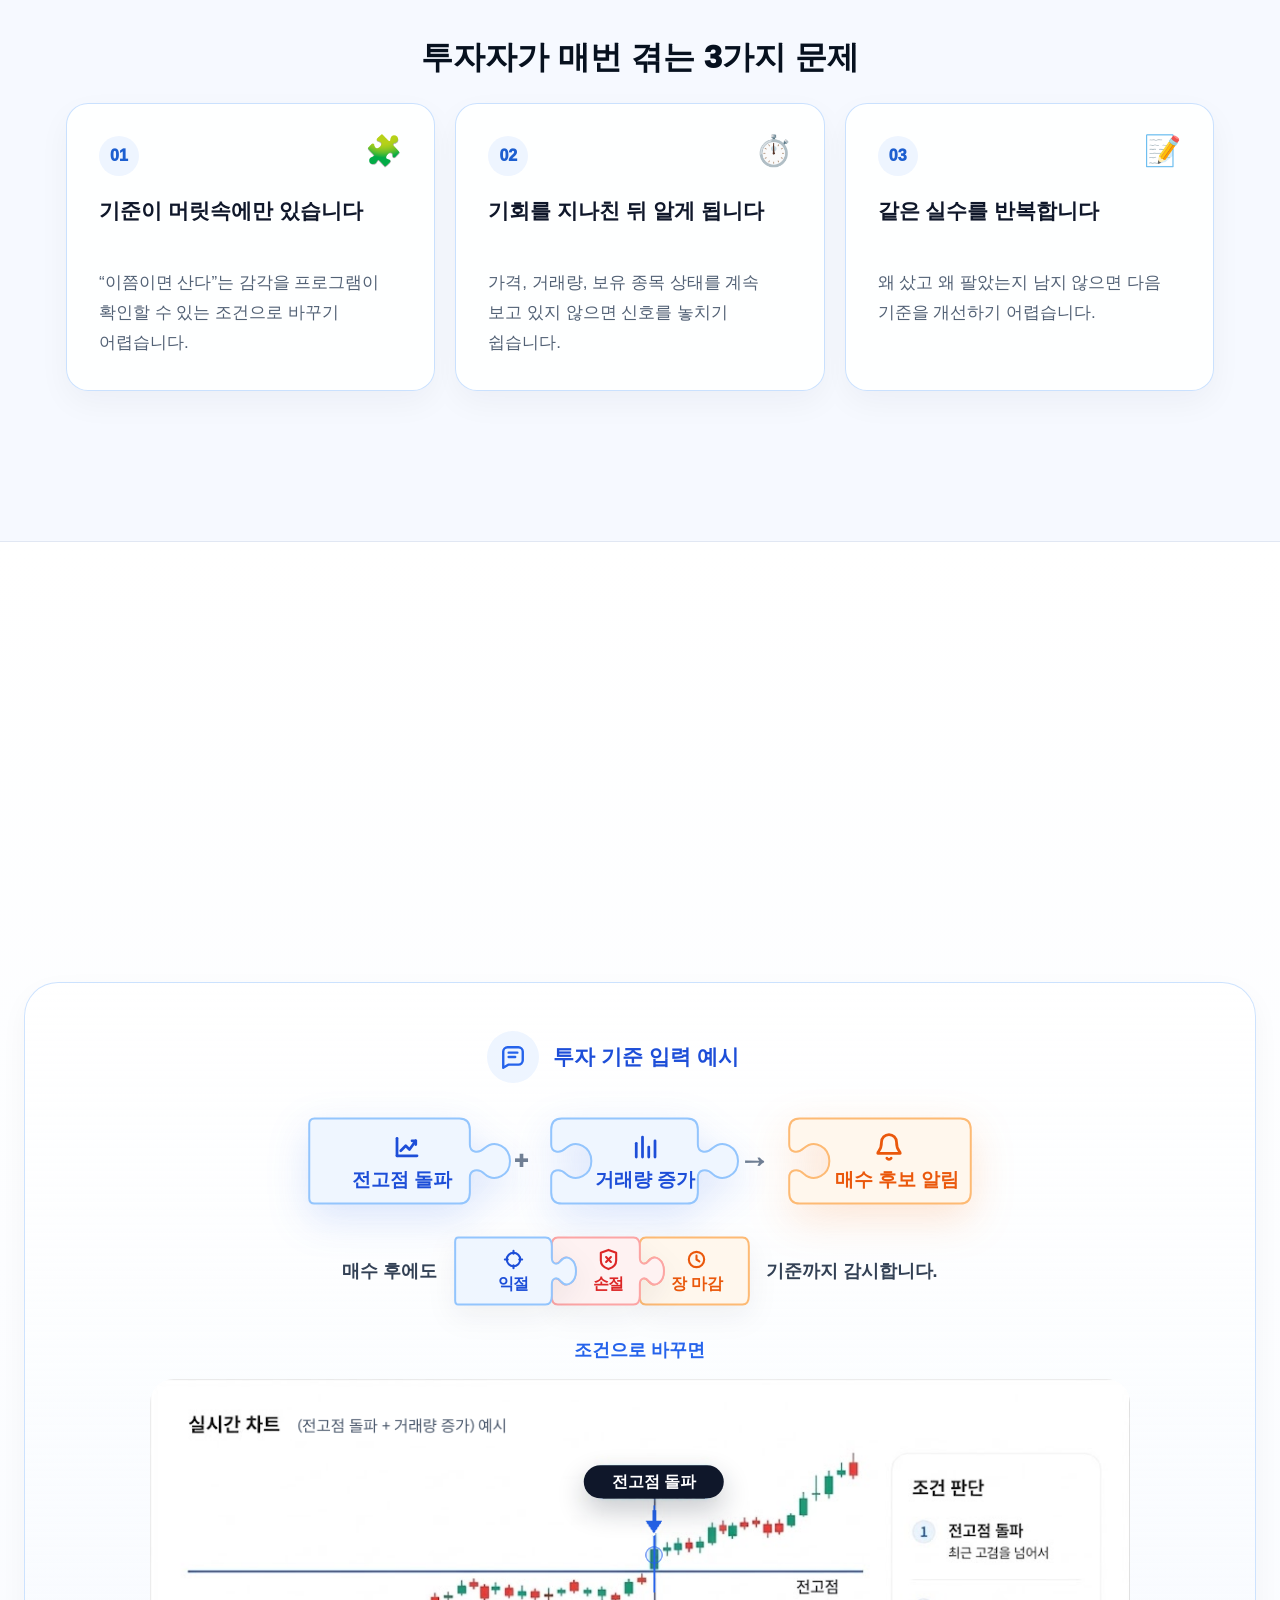
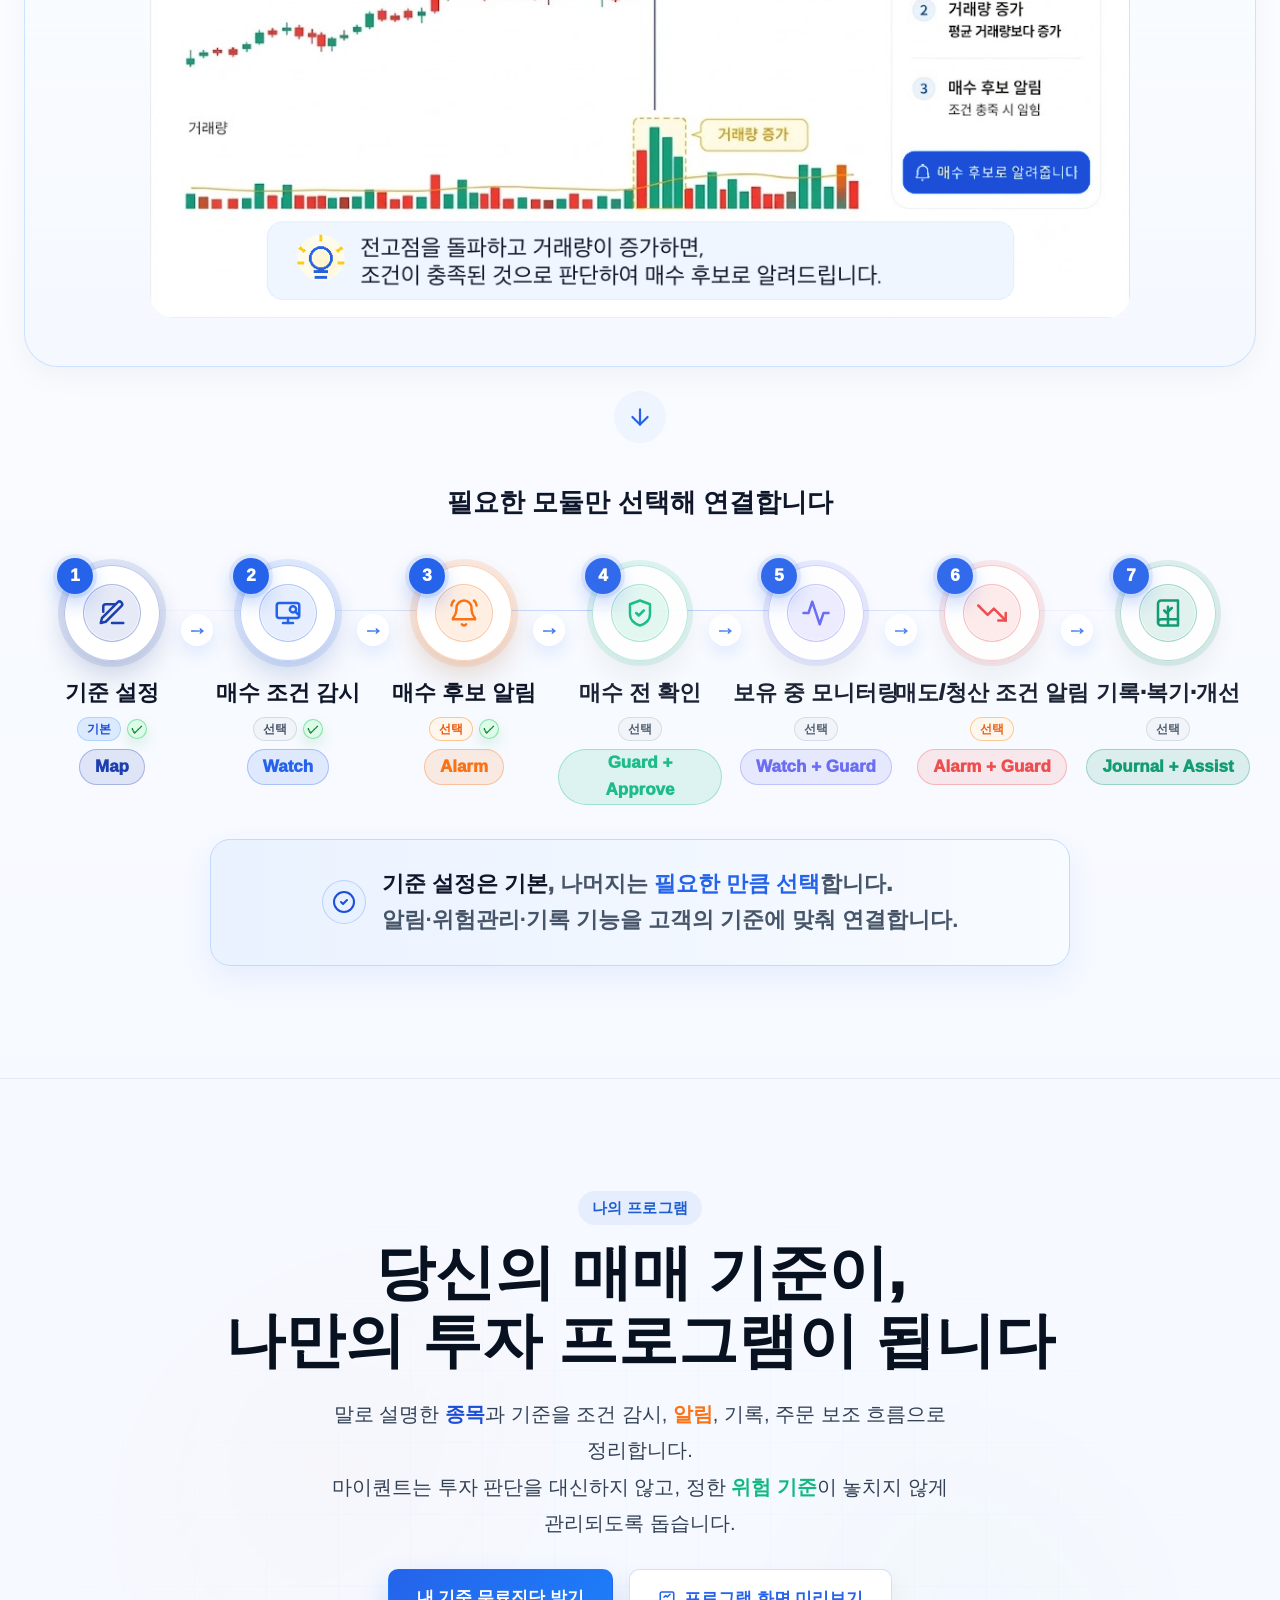
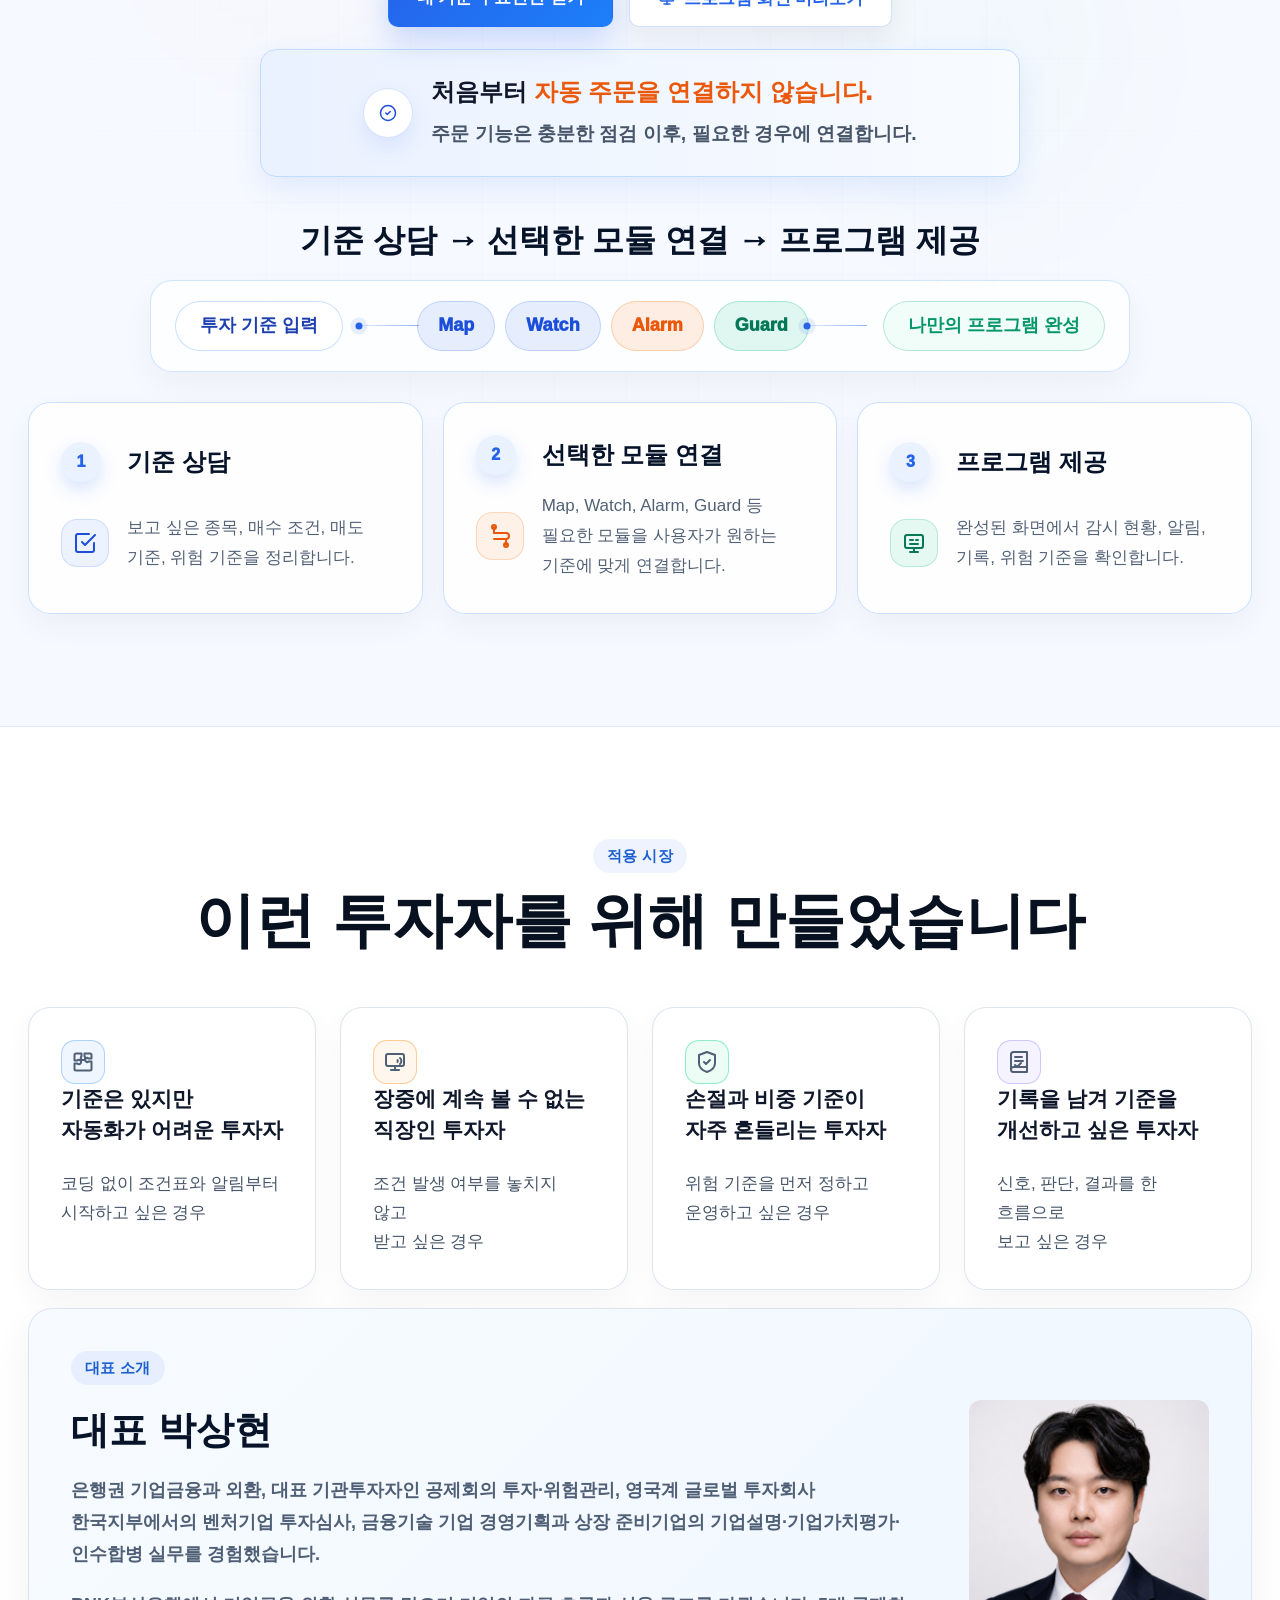
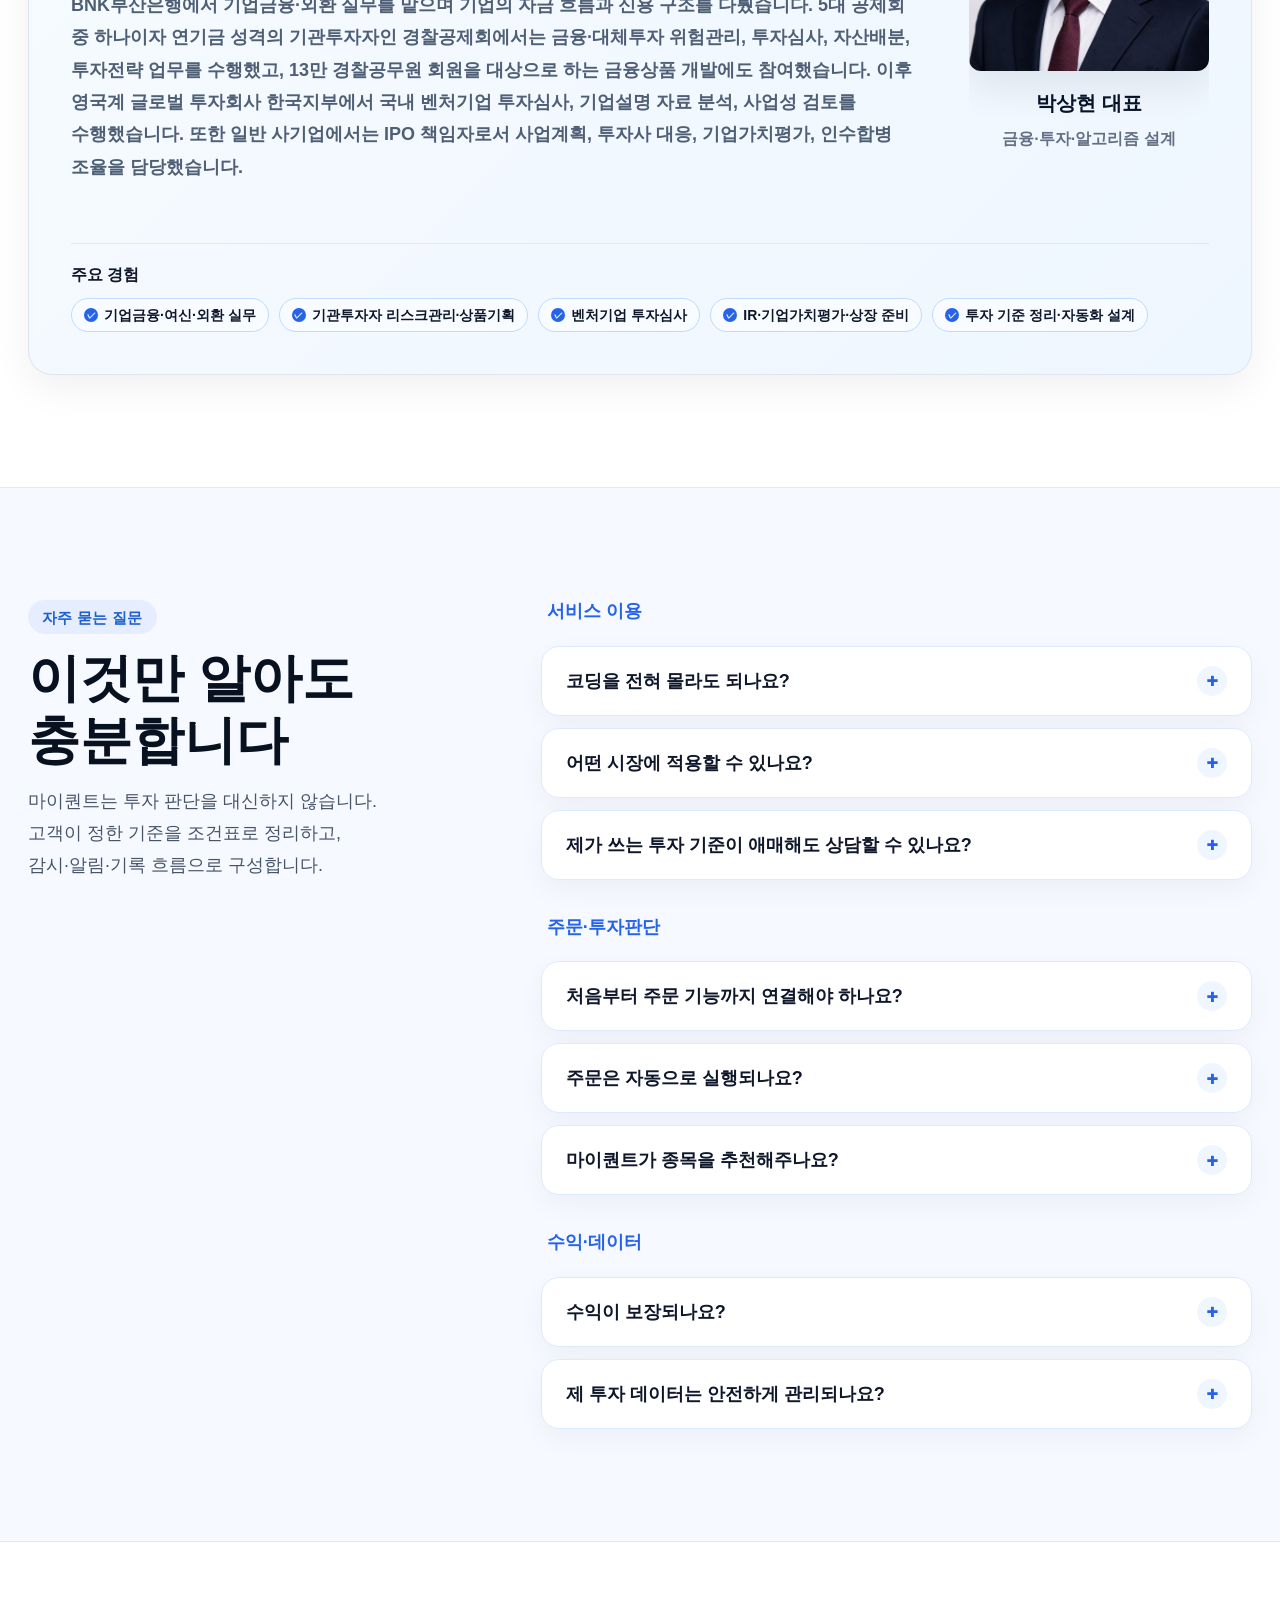
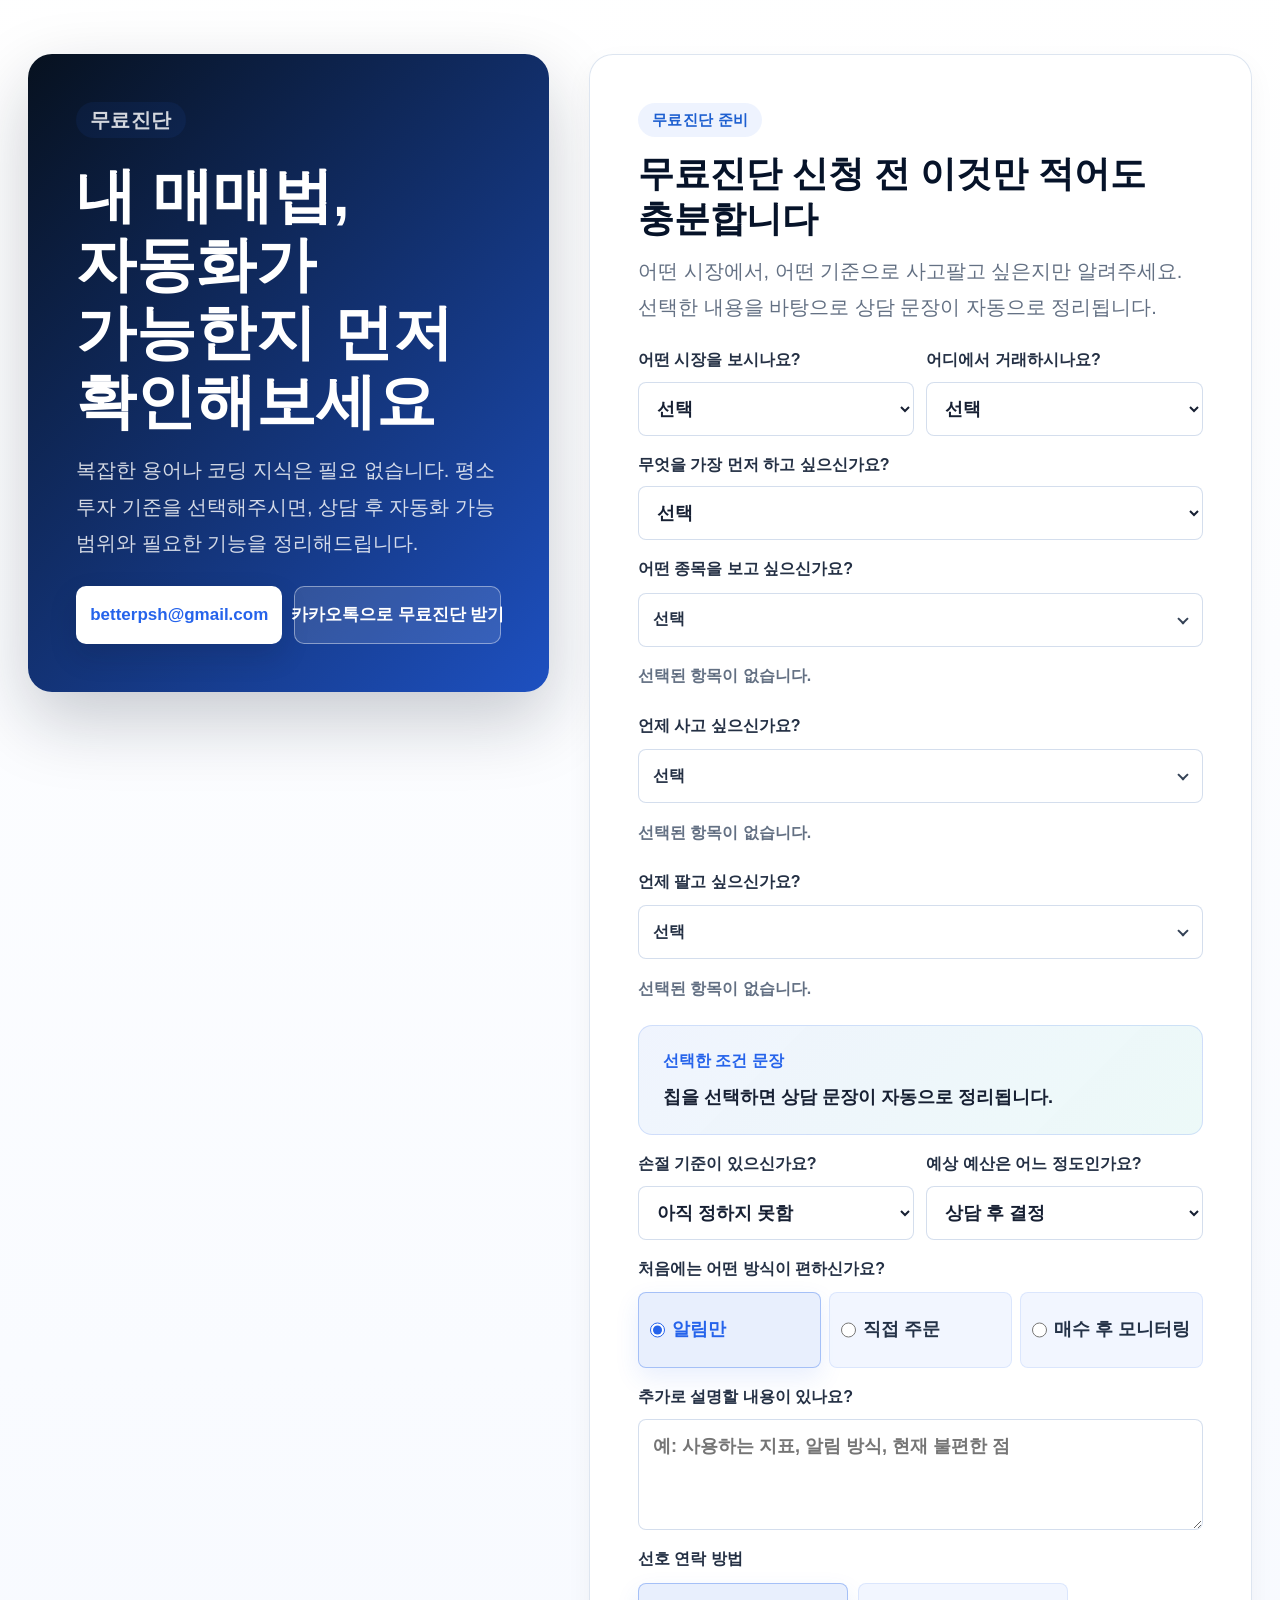
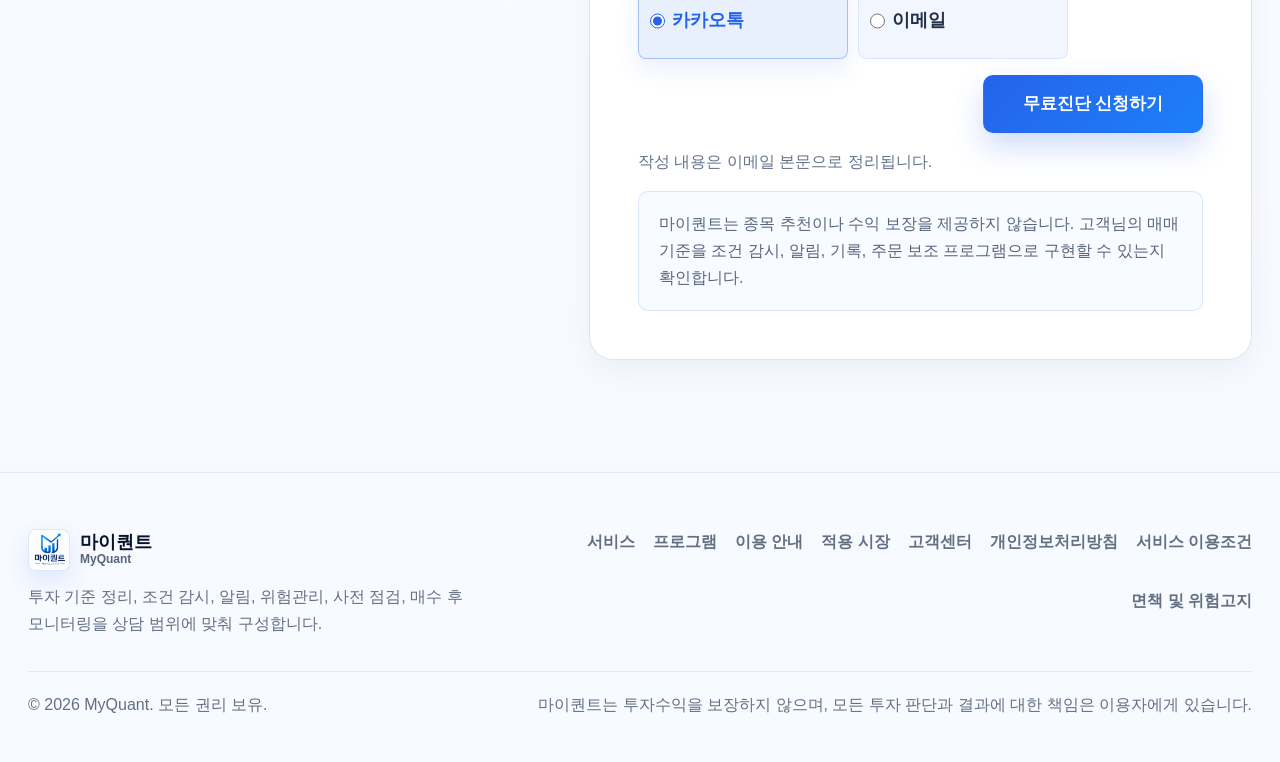
==== commit 1e7f1496: "Add files via upload" ====
--- a/index.html
+++ b/index.html
@@ -3,7 +3,7 @@
 <head>
   <meta charset="UTF-8" />
   <meta name="viewport" content="width=device-width, initial-scale=1.0" />
-  <title>마이퀀트(MyQuant) | 나만의 투자 기준이 곧 프로그램이 됩니다</title>
+  <title>마이퀀트(MyQuant) | 당신의 투자 전략을 자동매매 프로그램으로 만듭니다</title>
   <meta name="description" content="마이퀀트는 개인 투자자의 투자 기준을 조건표로 정리하고, 감시·알림·점검·위험관리·주문 전 확인까지 단계적으로 구성하는 개인 투자 자동화 서비스입니다." />
   <meta name="keywords" content="마이퀀트, MyQuant, 개인 투자 자동화, 투자 기준 정리, 조건 감시, 알림, 위험관리, 매수 후 모니터링" />
   <meta name="robots" content="index, follow, max-image-preview:large, max-snippet:-1, max-video-preview:-1" />
@@ -12,12 +12,12 @@
   <meta property="og:type" content="website" />
   <meta property="og:locale" content="ko_KR" />
   <meta property="og:site_name" content="마이퀀트(MyQuant)" />
-  <meta property="og:title" content="마이퀀트 | 나만의 투자 기준이 곧 프로그램이 됩니다" />
+  <meta property="og:title" content="마이퀀트 | 당신의 투자 전략을 자동매매 프로그램으로 만듭니다" />
   <meta property="og:description" content="1인 1투자 프로그램 시대를 여는 개인 투자 자동화 서비스입니다." />
   <meta property="og:image" content="./asset/CI.png" />
   <meta property="og:image:alt" content="마이퀀트 MyQuant CI" />
   <meta name="twitter:card" content="summary" />
-  <meta name="twitter:title" content="마이퀀트 | 나만의 투자 기준이 곧 프로그램이 됩니다" />
+  <meta name="twitter:title" content="마이퀀트 | 당신의 투자 전략을 자동매매 프로그램으로 만듭니다" />
   <meta name="twitter:description" content="1인 1투자 프로그램 시대를 여는 개인 투자 자동화 서비스입니다." />
   <meta name="twitter:image" content="./asset/CI.png" />
   <link rel="icon" href="./asset/CI.png" type="image/png" />
@@ -68,7 +68,7 @@
     }
   </script>
   <link rel="stylesheet" href="./style.css?v=20260527-1" />
-  <link rel="stylesheet" href="./home-v2.css?v=20260604-82" />
+  <link rel="stylesheet" href="./home-v2.css?v=20260604-86" />
 </head>
 <body id="top">
   <a href="#main-content" class="skip-link">본문으로 바로가기</a>
@@ -129,15 +129,13 @@
       <div class="mq-container mq-hero-grid">
         <div class="mq-hero-copy reveal">
           <p class="mq-eyebrow">개인 투자자를 위한 투자 프로그램 빌더</p>
-          <h1 id="hero-h1" class="mq-typing-title" aria-label="나만의 투자 기준이 곧 프로그램이 됩니다">
-            <span class="mq-type-line mq-type-line-one">나만의 투자 기준이</span>
-            <span class="mq-type-line mq-type-line-two">곧 <em>프로그램</em>이 됩니다</span>
+          <h1 id="hero-h1" class="mq-typing-title" aria-label="당신의 투자 전략을 자동매매 프로그램으로 만듭니다">
+            <span class="mq-type-line mq-type-line-one">당신의 투자 전략</span>
+            <span class="mq-type-line mq-type-line-two"><span class="mq-title-auto-wrap"><em>자동매매 프로그램</em>으로</span> <span class="mq-title-tail">만듭니다</span></span>
           </h1>
           <p class="mq-hero-desc">
-            평소 쓰던 매수 매도 기준을 조건표로 정리하고,<span class="mq-mobile-break">조건이 맞으면 알려 드립니다.</span>
-          </p>
-          <p class="mq-hero-desc mq-hero-desc-sub">
-            감시, 알림, 기록, 위험관리 즉 필요한 기능만 골라<span class="mq-mobile-break">나만의 투자 프로그램으로 만듭니다.</span>
+            평소에 쓰던 주식·코인 매매 기준을 조건표로 정리하고,<br />
+            감시·알림·기록부터 주문 보조까지 필요한 기능을 단계적으로 연결합니다.
           </p>
           <div class="mq-hero-actions">
             <a href="#process" class="mq-btn mq-btn-primary" id="hero-cta-primary">프로그램 살펴보기</a>
@@ -334,7 +332,6 @@
 
         <div class="mq-module-choice-intro reveal reveal-delay-2">
           <strong>필요한 모듈만 선택해 연결합니다</strong>
-          <p>기준 설정은 기본으로 시작하고, 알림·위험관리·기록 기능은 필요한 만큼 선택할 수 있습니다.</p>
         </div>
 
         <div class="mq-flow mq-integrated-flow mq-timeline-flow reveal reveal-delay-2" aria-label="마이퀀트 7단계 세부 흐름">
@@ -391,7 +388,11 @@
 
         <div class="mq-flow-note mq-flow-note-single reveal reveal-delay-2">
           <span class="mq-flow-note-icon" aria-hidden="true"><svg viewBox="0 0 24 24"><circle cx="12" cy="12" r="10" /><path d="m9 12 2 2 4-4" /></svg></span>
-          <strong>처음부터 모든 기능을 쓰지 않아도 됩니다.<br />고객의 기준에 맞춰 <span class="mq-flow-note-highlight">필요한 모듈만</span> 연결합니다.</strong>
+          <strong>
+            <span class="mq-flow-note-primary">기준 설정은 기본</span>, 나머지는
+            <span class="mq-flow-note-highlight">필요한 만큼 선택</span>합니다.<br />
+            <span class="mq-flow-note-muted">알림·위험관리·기록 기능을 고객의 기준에 맞춰 연결합니다.</span>
+          </strong>
         </div>
       </div>
     </section>
@@ -408,9 +409,15 @@
               마이퀀트는 투자 판단을 대신하지 않고, 정한
               <span class="mq-program-emphasis mq-program-emphasis-green">위험 기준</span>이 놓치지 않게 관리되도록 돕습니다.
             </p>
+            <p class="mq-program-preview-hint">실제 화면이 궁금하다면 샘플 프로그램을 먼저 확인해보세요.</p>
             <div class="mq-program-actions">
-              <a href="#contact" class="mq-btn mq-btn-primary">내 기준 상담하기</a>
-              <button type="button" class="mq-btn mq-btn-secondary" id="sample-program-btn">샘플 프로그램 보기</button>
+              <a href="#contact" class="mq-btn mq-btn-primary">내 기준 무료진단 받기</a>
+              <button type="button" class="mq-btn mq-btn-secondary" id="sample-program-btn">
+                <span class="mq-program-preview-icon" aria-hidden="true">
+                  <svg viewBox="0 0 24 24"><rect x="3" y="4" width="18" height="12" rx="2" /><path d="M8 20h8" /><path d="M12 16v4" /><path d="m8 11 2.2-2.2 2.2 1.8L16 7" /></svg>
+                </span>
+                프로그램 화면 미리보기
+              </button>
             </div>
             <div class="mq-program-callout">
               <span class="mq-program-callout-icon" aria-hidden="true">
--- a/home-v2.css
+++ b/home-v2.css
@@ -9482,7 +9482,10 @@
   align-items: center;
   justify-content: center;
   gap: 16px;
+  background: linear-gradient(90deg, #eaf2ff 0%, #f8fbff 100%);
+  border: 1px solid #bfdbfe;
   padding: 26px 34px;
+  box-shadow: 0 12px 30px rgba(37, 99, 235, 0.08);
 }
 
 .mq-flow-section .mq-flow-note-single .mq-flow-note-icon {
@@ -9493,7 +9496,23 @@
 
 .mq-flow-section .mq-flow-note-single strong {
   max-width: 760px;
+  color: #475569;
   text-align: left;
+}
+
+.mq-flow-section .mq-flow-note-single .mq-flow-note-primary {
+  color: #0f172a;
+  font-weight: 900;
+}
+
+.mq-flow-section .mq-flow-note-single .mq-flow-note-highlight {
+  color: #2563eb;
+  font-weight: 900;
+}
+
+.mq-flow-section .mq-flow-note-single .mq-flow-note-muted {
+  color: #475569;
+  font-weight: 800;
 }
 
 @media (max-width: 720px) {
@@ -10005,6 +10024,109 @@
   }
 }
 
+/* Program CTA clarity */
+.mq-program-preview-hint {
+  display: none;
+}
+
+.mq-program-preview-icon {
+  width: 18px;
+  height: 18px;
+  display: inline-flex;
+  align-items: center;
+  justify-content: center;
+  flex: 0 0 18px;
+}
+
+.mq-program-preview-icon svg {
+  width: 18px;
+  height: 18px;
+  fill: none;
+  stroke: currentColor;
+  stroke-width: 2.1;
+  stroke-linecap: round;
+  stroke-linejoin: round;
+}
+
+.mq-program-actions .mq-btn:active {
+  transform: translateY(-1px) scale(0.99);
+}
+
+@media (max-width: 720px) {
+  .mq-program-preview-hint {
+    display: block;
+    max-width: 320px;
+    margin: 22px auto 0;
+    color: #64748b;
+    font-size: 14px;
+    line-height: 1.55;
+    text-align: center;
+  }
+
+  .mq-program-actions {
+    flex-direction: column;
+    gap: 12px;
+    width: 100%;
+    margin-top: 10px;
+  }
+
+  .mq-program-actions .mq-btn {
+    width: 100%;
+    min-height: 54px;
+  }
+
+  .mq-program-actions .mq-btn-secondary {
+    background: #eff6ff;
+    color: #1d4ed8;
+    border-color: #bfdbfe;
+    box-shadow: 0 10px 24px rgba(37, 99, 235, 0.1);
+  }
+
+  .mq-program-actions .mq-btn-secondary:hover,
+  .mq-program-actions .mq-btn-secondary:active {
+    background: #dbeafe;
+    border-color: #93c5fd;
+  }
+}
+
+/* Make the rule example label easier to scan. */
+.mq-flow-section .mq-rule-card-head {
+  gap: 14px;
+  color: #1d4ed8;
+  font-size: 21px;
+  font-weight: 950;
+}
+
+.mq-flow-section .mq-rule-icon {
+  width: 52px;
+  height: 52px;
+  flex: 0 0 52px;
+}
+
+.mq-flow-section .mq-rule-icon svg {
+  width: 26px;
+  height: 26px;
+  stroke-width: 2.2;
+}
+
+@media (max-width: 720px) {
+  .mq-flow-section .mq-rule-card-head {
+    gap: 12px;
+    font-size: 19px;
+  }
+
+  .mq-flow-section .mq-rule-icon {
+    width: 48px;
+    height: 48px;
+    flex-basis: 48px;
+  }
+
+  .mq-flow-section .mq-rule-icon svg {
+    width: 24px;
+    height: 24px;
+  }
+}
+
 /* Fixed top navigation */
 :root {
   --nav-h: 82px;
@@ -10054,3 +10176,66 @@
     padding-top: var(--nav-h);
   }
 }
+
+/* Hero title alignment and mobile containment */
+.mq-hero-copy {
+  width: 100%;
+  max-width: 1180px;
+}
+
+.mq-hero h1 {
+  width: 100%;
+  max-width: 1160px;
+  text-align: center;
+}
+
+.mq-typing-title {
+  justify-items: center;
+  text-align: center;
+}
+
+.mq-type-line {
+  margin-right: auto;
+  margin-left: auto;
+  text-align: center;
+}
+
+.mq-title-auto-wrap,
+.mq-title-tail {
+  display: inline;
+}
+
+@media (max-width: 720px) {
+  .mq-hero-copy {
+    max-width: 100%;
+    overflow: hidden;
+  }
+
+  .mq-hero h1 {
+    max-width: 100%;
+    font-size: clamp(34px, 9.2vw, 44px);
+    line-height: 1.15;
+  }
+
+  .mq-type-line {
+    width: 100%;
+    max-width: 100%;
+    overflow: visible;
+    white-space: normal;
+  }
+
+  .mq-title-auto-wrap,
+  .mq-title-tail {
+    display: block;
+  }
+
+  .mq-type-line-two::after {
+    margin-left: 3px;
+  }
+
+  .mq-hero-desc {
+    max-width: 100%;
+    font-size: 15.8px;
+    line-height: 1.72;
+  }
+}
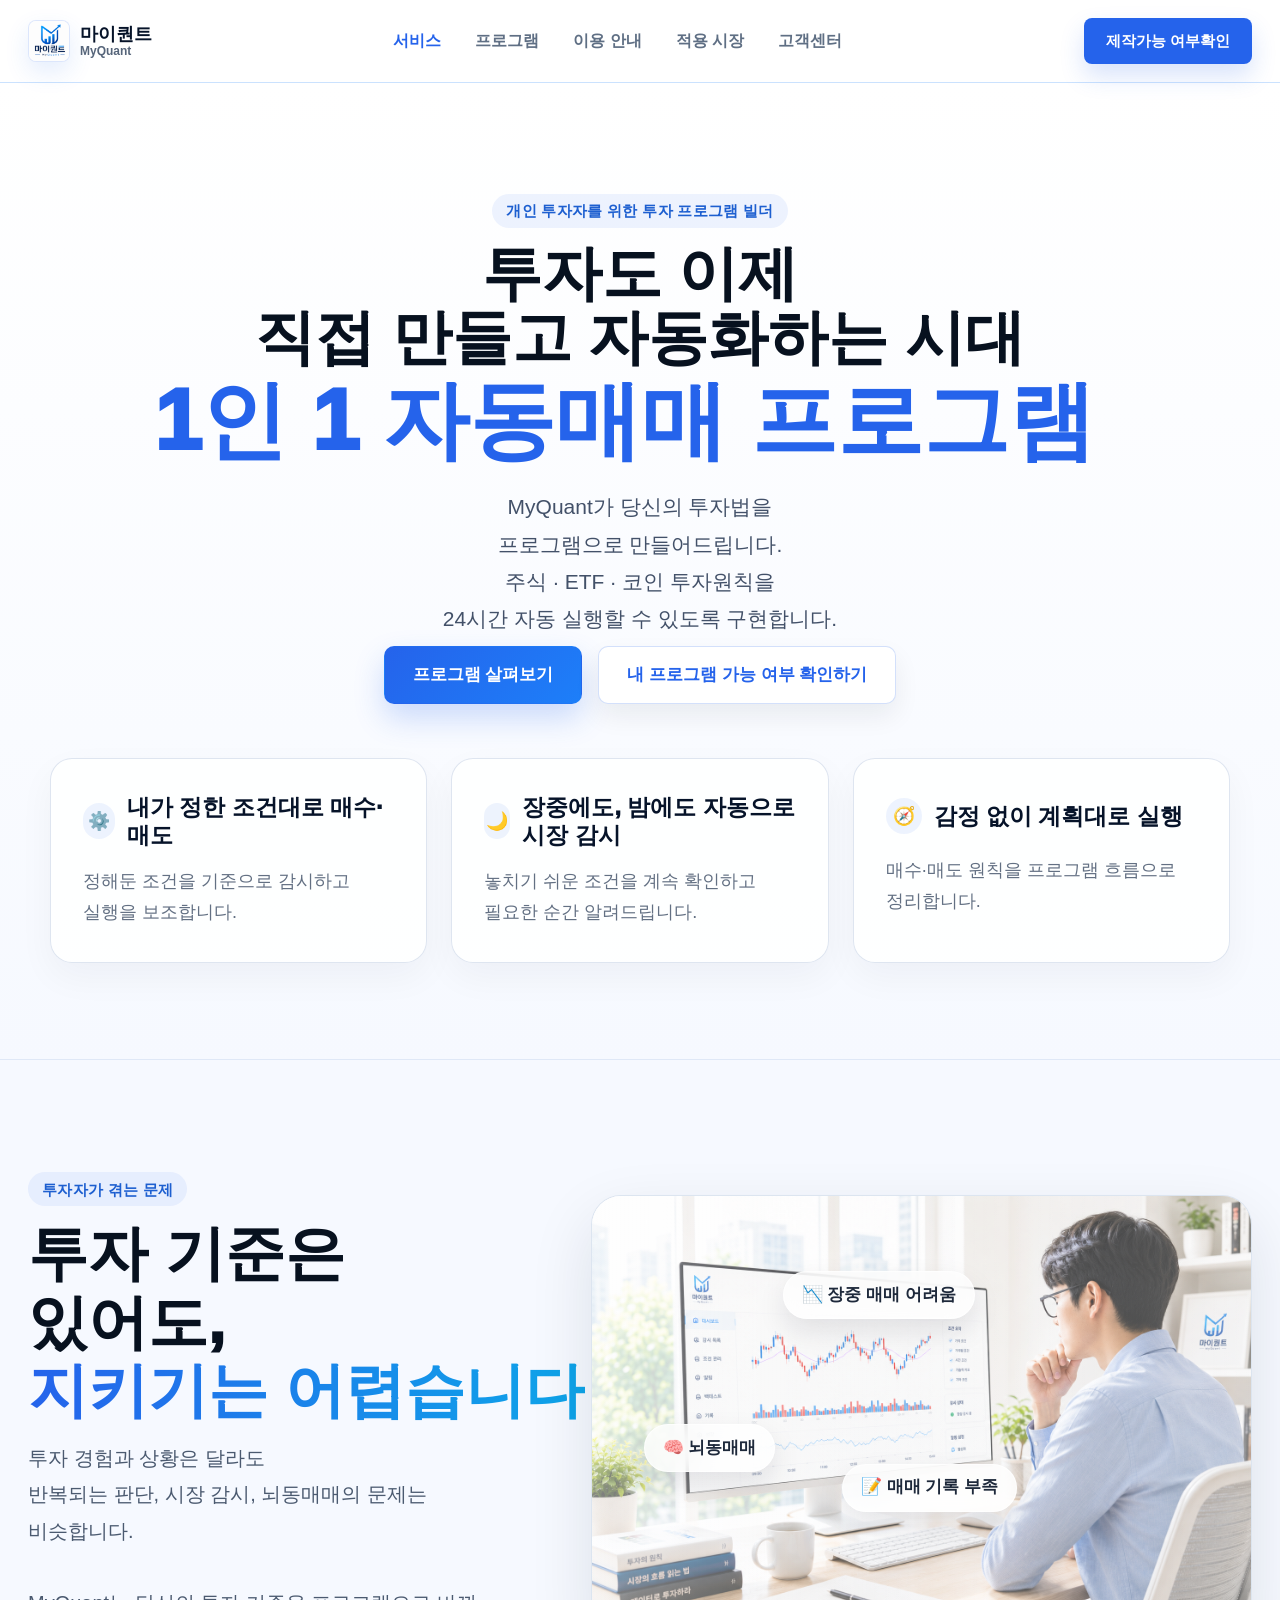
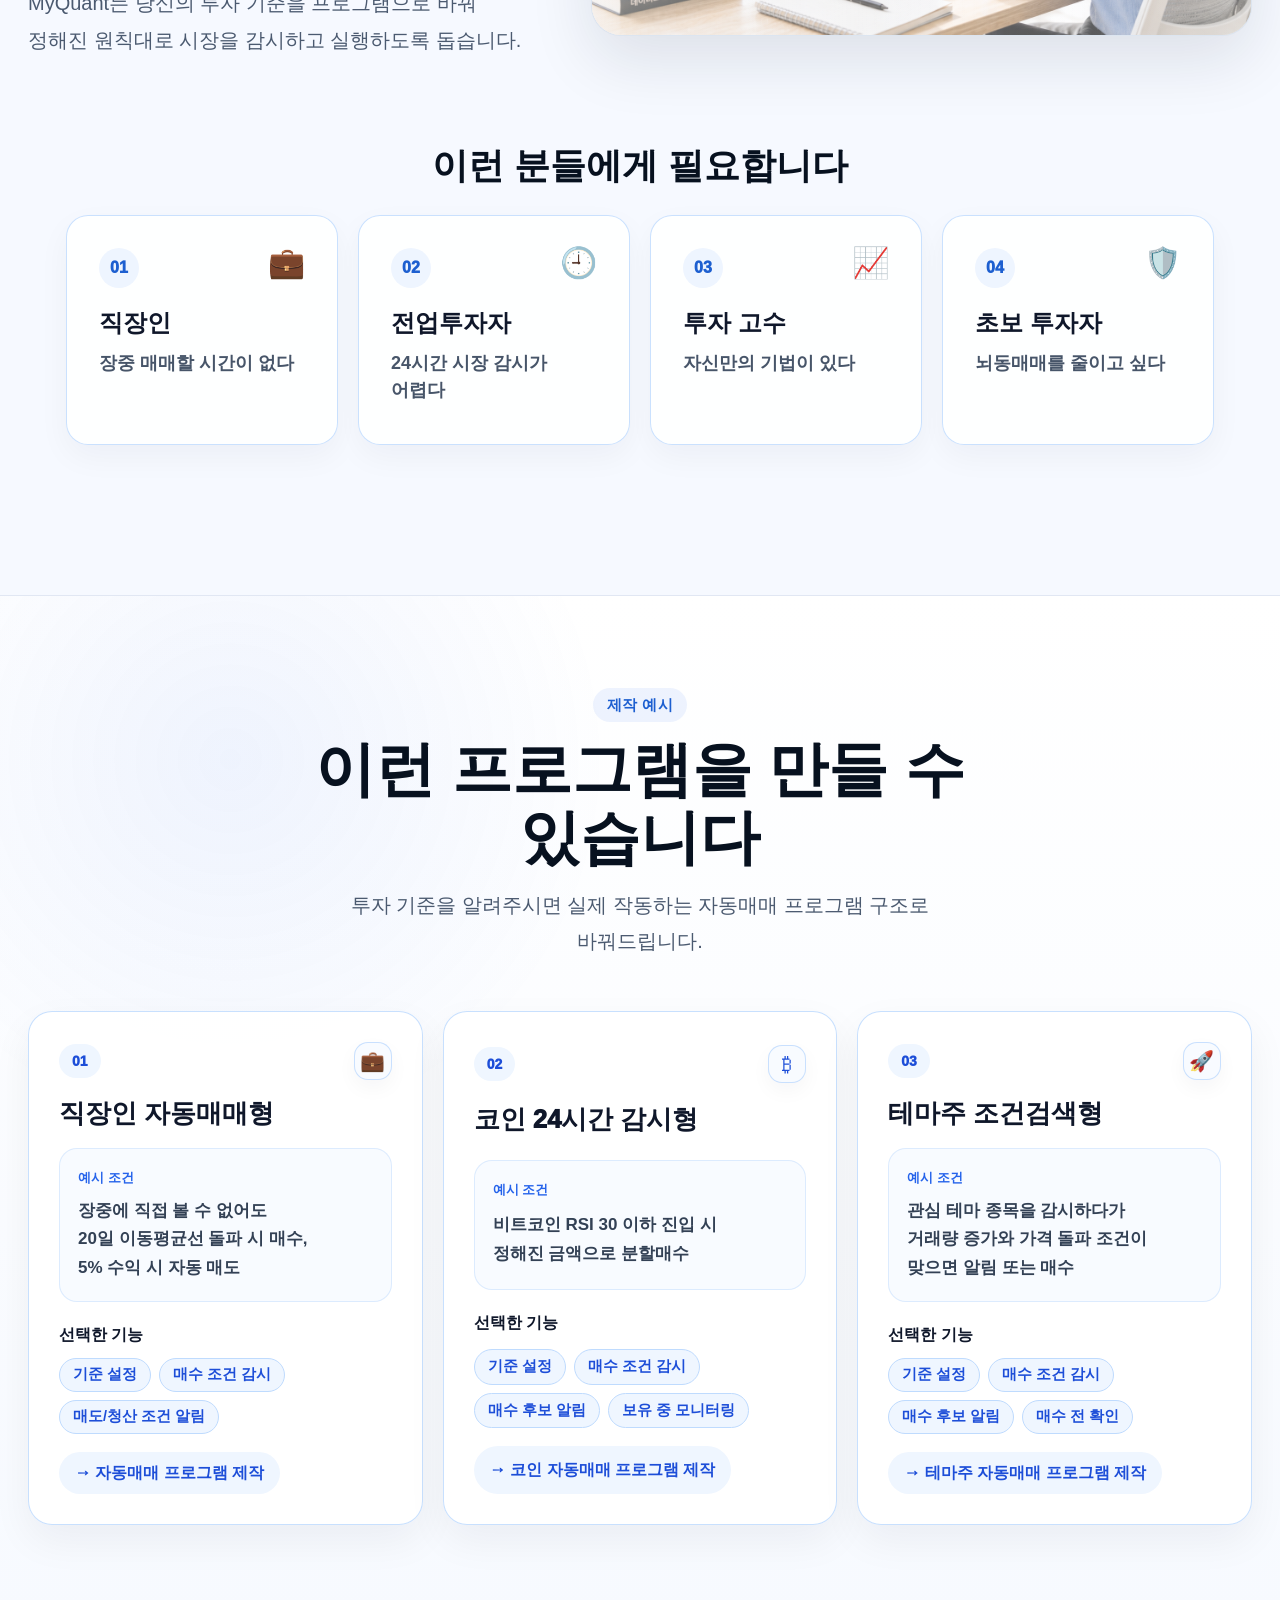
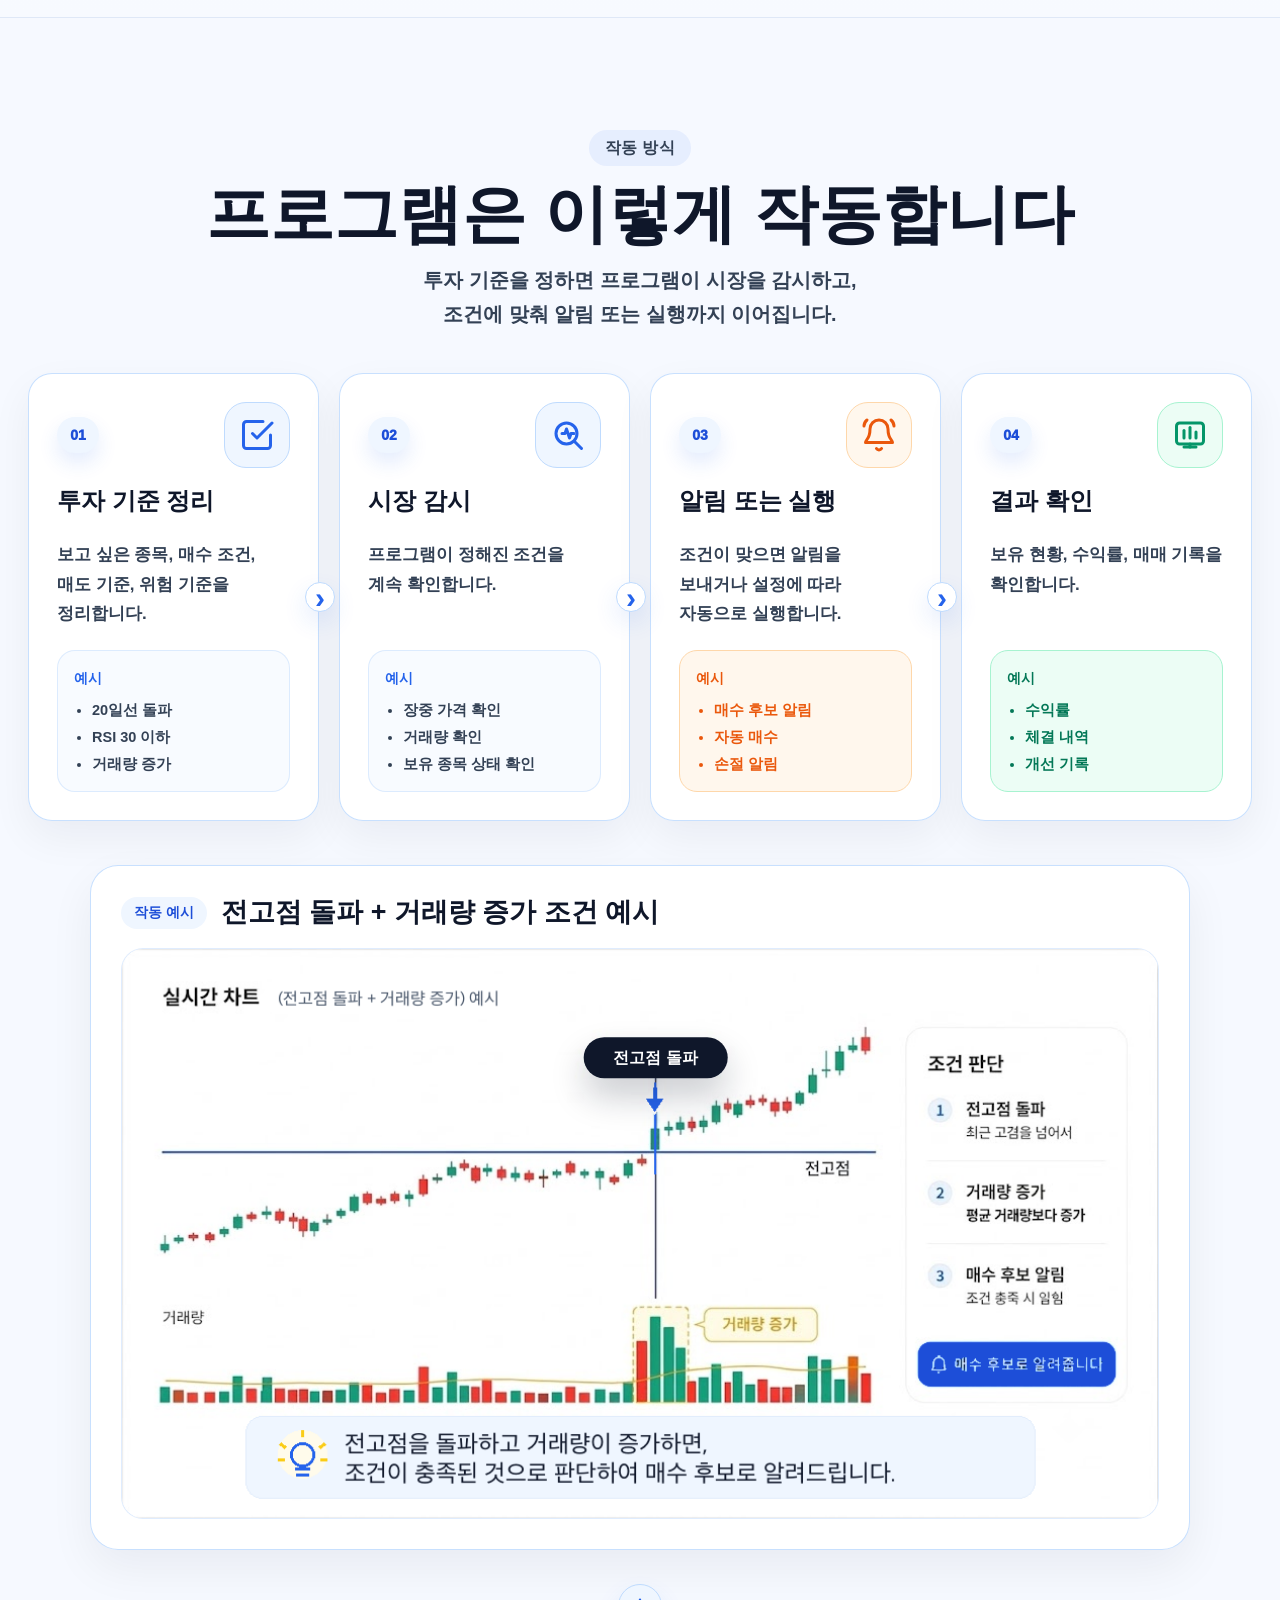
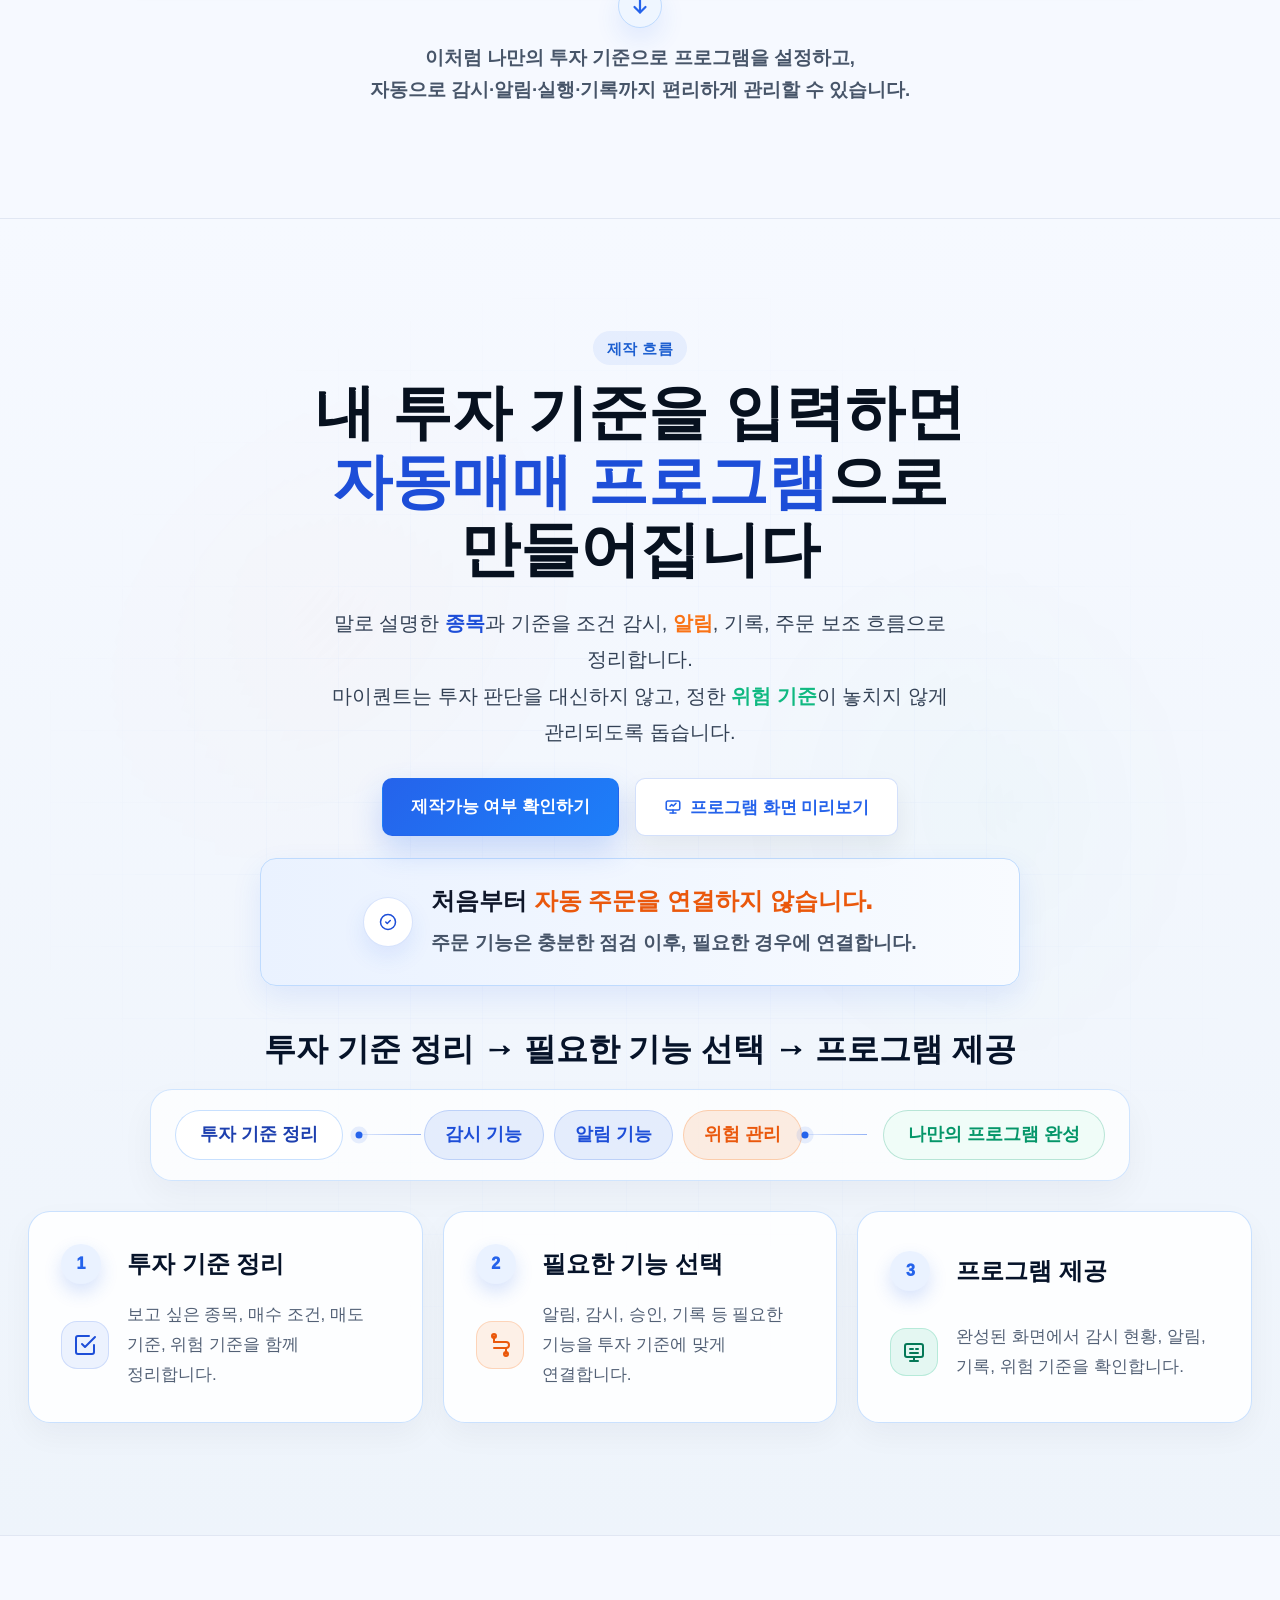
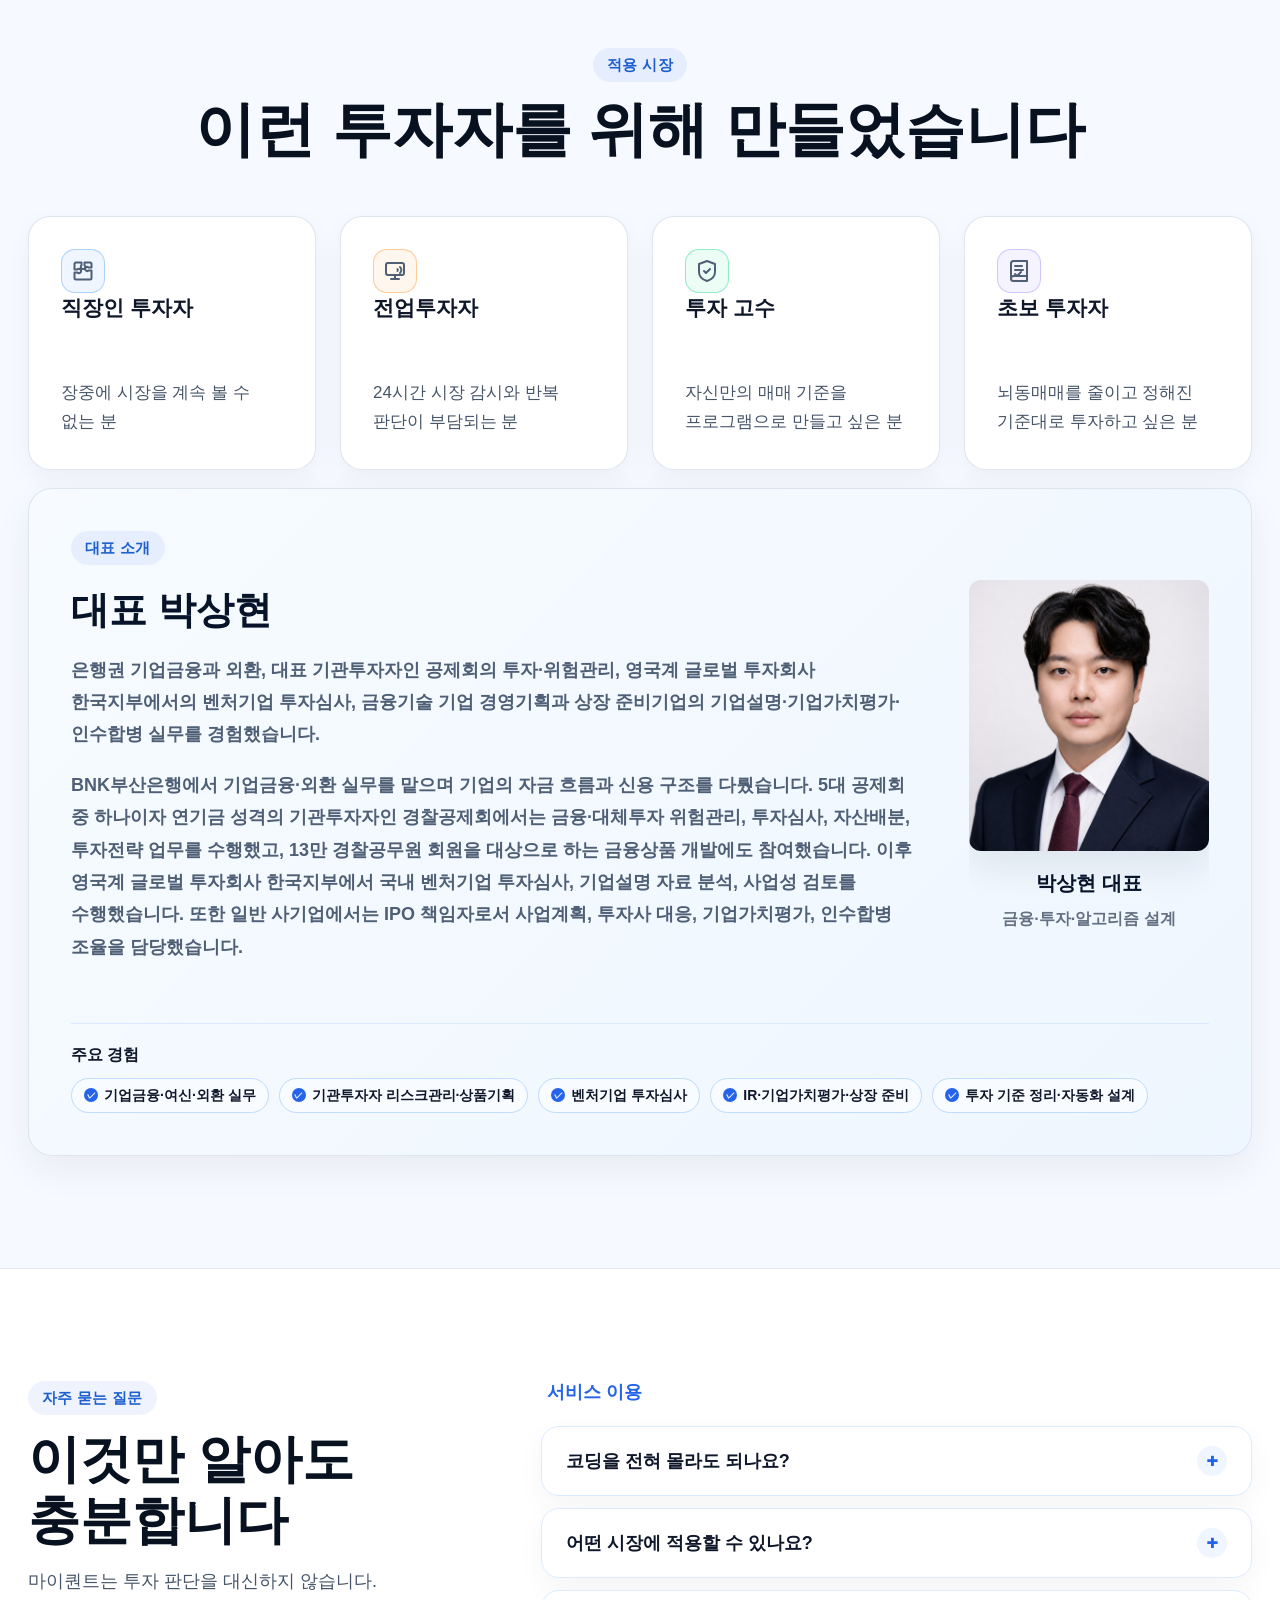
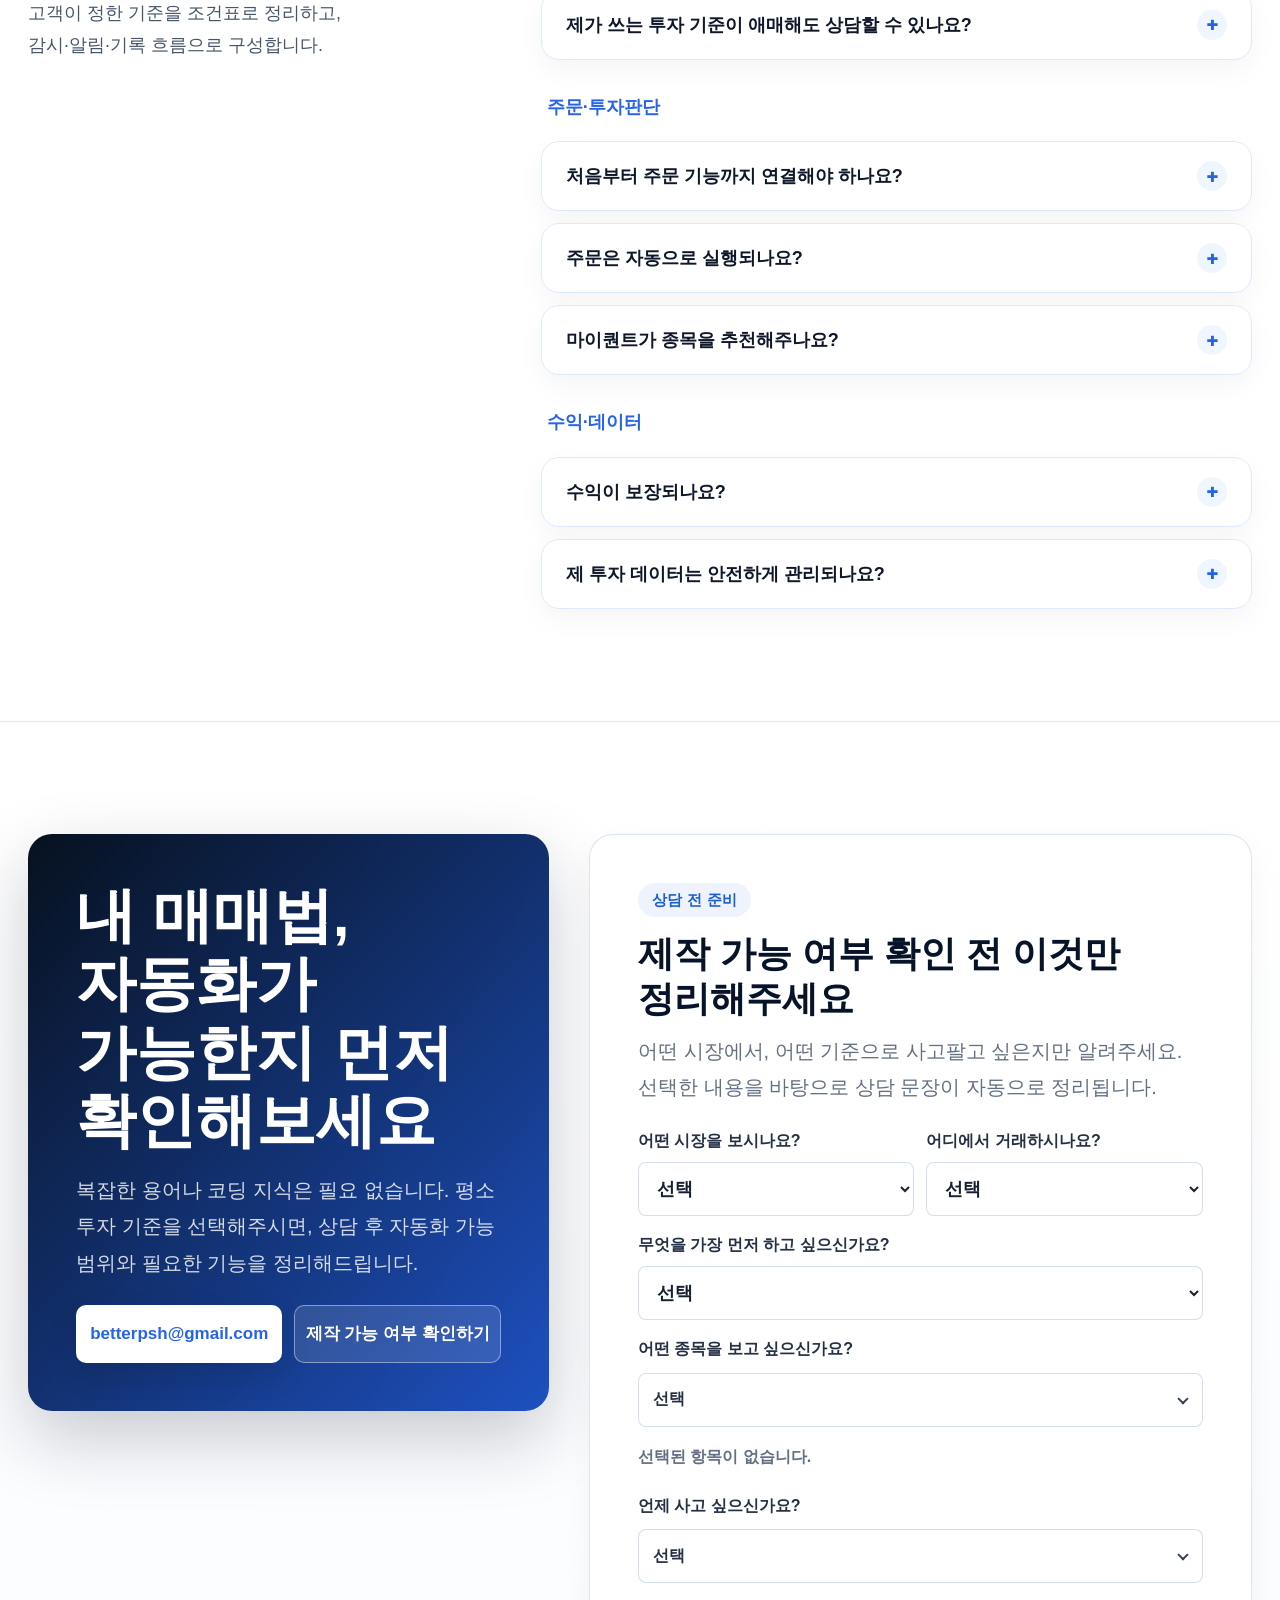
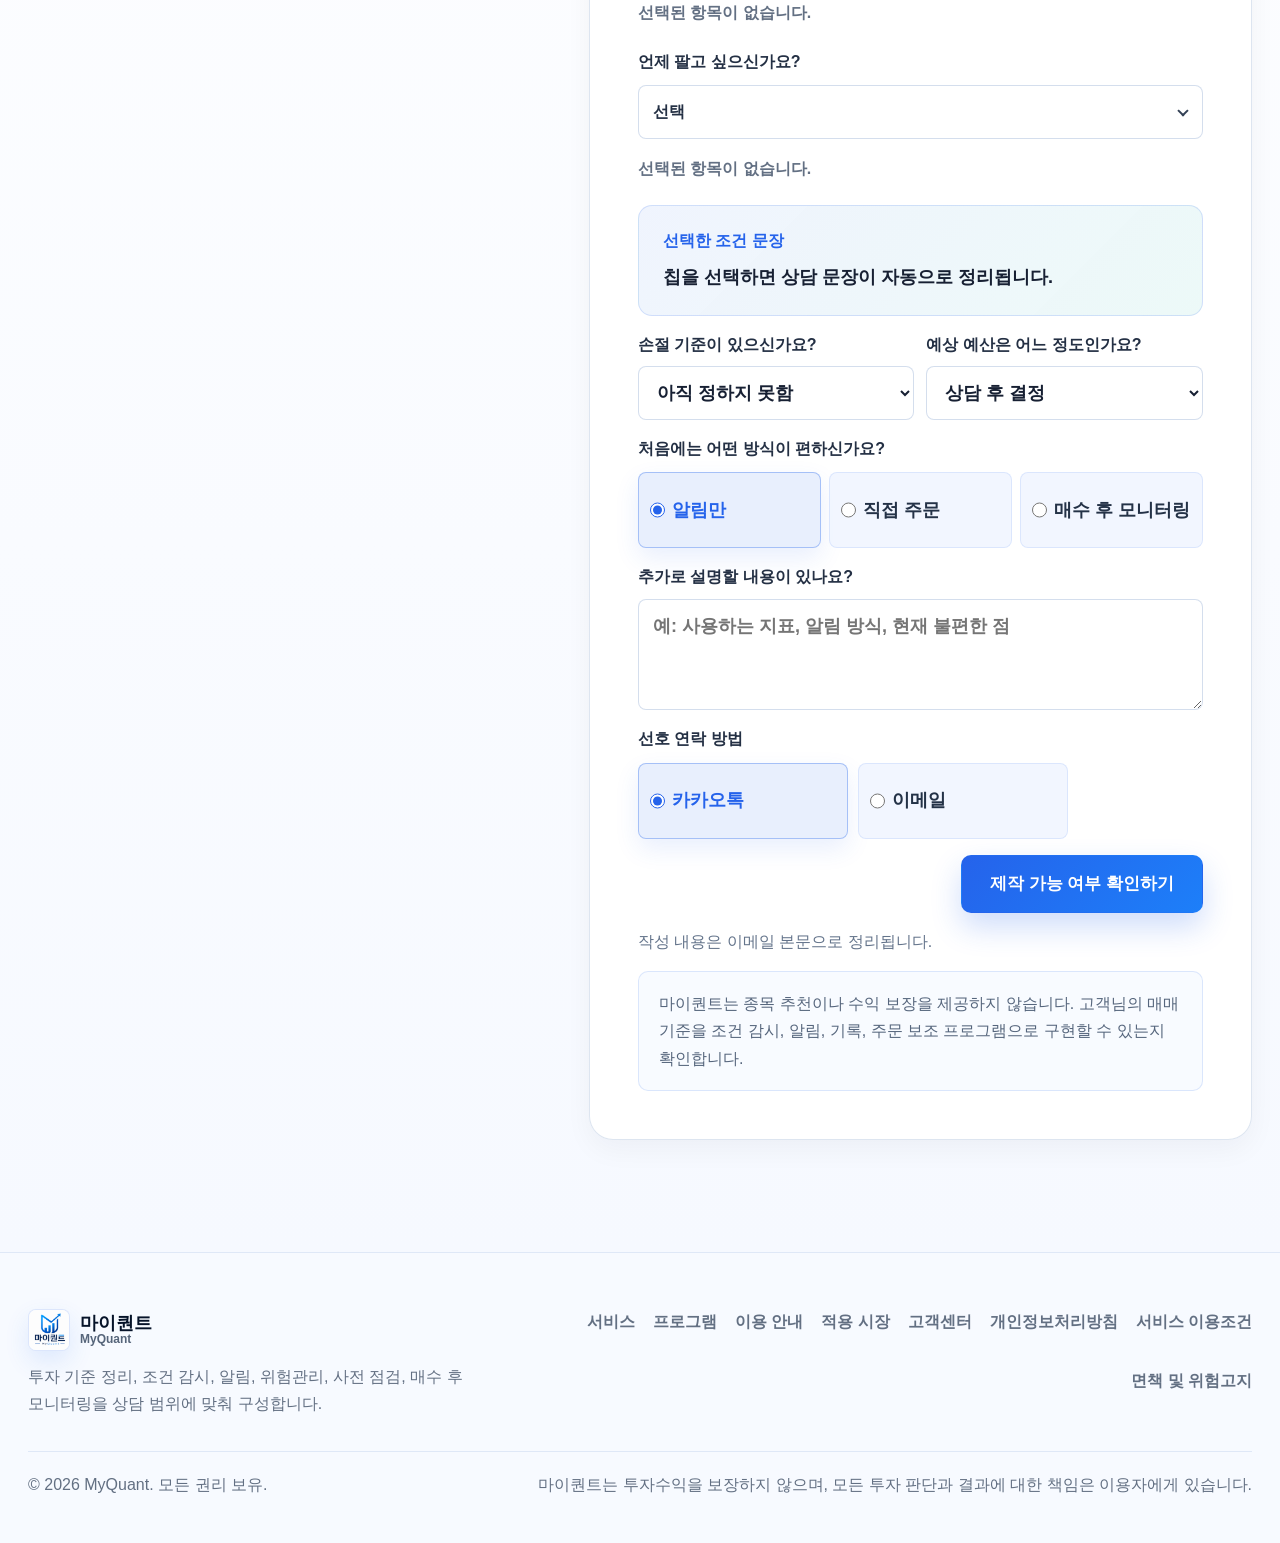
==== commit 459d1499: "Add files via upload" ====
--- a/index.html
+++ b/index.html
@@ -68,7 +68,7 @@
     }
   </script>
   <link rel="stylesheet" href="./style.css?v=20260527-1" />
-  <link rel="stylesheet" href="./home-v2.css?v=20260604-86" />
+  <link rel="stylesheet" href="./home-v2.css?v=20260604-88" />
 </head>
 <body id="top">
   <a href="#main-content" class="skip-link">본문으로 바로가기</a>
@@ -79,14 +79,14 @@
   <nav class="quick-contact-bar" aria-label="빠른 상담 문의">
     <a href="mailto:betterpsh@gmail.com" id="quick-email-btn">이메일</a>
     <a href="https://open.kakao.com/o/glUMmmwi" id="quick-kakao-btn" target="_blank" rel="noopener">카카오톡</a>
-    <a href="#consultation-brief" id="quick-form-btn">무료 진단</a>
+    <a href="#consultation-brief" id="quick-form-btn">제작 가능 여부</a>
   </nav>
 
   <div class="mobile-drawer" id="mobile-drawer" aria-hidden="true">
     <div class="drawer-overlay" id="drawer-overlay"></div>
     <nav class="drawer-panel" aria-label="모바일 메뉴">
       <a href="#service" class="drawer-link">서비스</a>
-      <a href="#process" class="drawer-link">프로그램</a>
+      <a href="#program" class="drawer-link">프로그램</a>
       <a href="#guide" class="drawer-link">이용 안내</a>
       <a href="#market" class="drawer-link">적용 시장</a>
       <a href="#contact" class="drawer-link drawer-cta">고객센터</a>
@@ -107,14 +107,14 @@
 
       <nav class="nav-menu mq-nav-menu" aria-label="주요 메뉴" id="nav-menu">
         <a href="#service">서비스</a>
-        <a href="#process">프로그램</a>
+        <a href="#program">프로그램</a>
         <a href="#guide">이용 안내</a>
         <a href="#market">적용 시장</a>
         <a href="#contact">고객센터</a>
       </nav>
 
       <div class="mq-nav-right">
-        <a href="#contact" class="nav-cta mq-nav-cta" id="nav-cta-btn">무료진단 받기</a>
+        <a href="#contact" class="nav-cta mq-nav-cta" id="nav-cta-btn">제작가능 여부확인</a>
         <button class="hamburger" id="hamburger" aria-expanded="false" aria-controls="mobile-drawer" aria-label="메뉴 열기">
           <span></span>
           <span></span>
@@ -129,30 +129,39 @@
       <div class="mq-container mq-hero-grid">
         <div class="mq-hero-copy reveal">
           <p class="mq-eyebrow">개인 투자자를 위한 투자 프로그램 빌더</p>
-          <h1 id="hero-h1" class="mq-typing-title" aria-label="당신의 투자 전략을 자동매매 프로그램으로 만듭니다">
-            <span class="mq-type-line mq-type-line-one">당신의 투자 전략</span>
-            <span class="mq-type-line mq-type-line-two"><span class="mq-title-auto-wrap"><em>자동매매 프로그램</em>으로</span> <span class="mq-title-tail">만듭니다</span></span>
+          <h1 id="hero-h1" class="mq-typing-title" aria-label="투자도 이제 직접 만들고 자동화하는 시대, 1인 1 자동매매 프로그램">
+            <span class="mq-type-line mq-type-line-one">투자도 이제</span>
+            <span class="mq-type-line mq-type-line-two">직접 만들고 자동화하는 시대</span>
+            <span class="mq-type-line mq-type-line-core">
+              <em class="mq-core-desktop">1인 1 자동매매 프로그램</em>
+              <span class="mq-core-mobile" aria-hidden="true">
+                <em class="mq-core-mobile-line mq-core-mobile-line-one">1인 1 자동매매</em>
+                <em class="mq-core-mobile-line mq-core-mobile-line-two">프로그램</em>
+              </span>
+            </span>
           </h1>
           <p class="mq-hero-desc">
-            평소에 쓰던 주식·코인 매매 기준을 조건표로 정리하고,<br />
-            감시·알림·기록부터 주문 보조까지 필요한 기능을 단계적으로 연결합니다.
+            MyQuant가 당신의 투자법을<br />
+            프로그램으로 만들어드립니다.<br />
+            주식 · ETF · 코인 투자원칙을<br />
+            24시간 자동 실행할 수 있도록 구현합니다.
           </p>
           <div class="mq-hero-actions">
             <a href="#process" class="mq-btn mq-btn-primary" id="hero-cta-primary">프로그램 살펴보기</a>
-            <a href="#contact" class="mq-btn mq-btn-secondary" id="hero-cta-secondary">무료진단 받기</a>
+            <a href="#contact" class="mq-btn mq-btn-secondary" id="hero-cta-secondary">내 프로그램 가능 여부 확인하기</a>
           </div>
           <div class="mq-hero-trust" aria-label="서비스 신뢰 안내">
             <article>
-              <strong><span class="mq-trust-icon" aria-hidden="true">⚠️</span>수익 보장 없음</strong>
-              <span>투자 판단과 책임은 고객 본인에게 있습니다.</span>
+              <strong><span class="mq-trust-icon" aria-hidden="true">⚙️</span>내가 정한 조건대로 매수·매도</strong>
+              <span>정해둔 조건을 기준으로 감시하고 실행을 보조합니다.</span>
             </article>
             <article>
-              <strong><span class="mq-trust-icon" aria-hidden="true">🛡️</span>안전한 프로그램</strong>
-              <span>알림과 승인, 리스크 기준부터 확인합니다.</span>
+              <strong><span class="mq-trust-icon" aria-hidden="true">🌙</span>장중에도, 밤에도 자동으로 시장 감시</strong>
+              <span>놓치기 쉬운 조건을 계속 확인하고 필요한 순간 알려드립니다.</span>
             </article>
             <article>
-              <strong><span class="mq-trust-icon" aria-hidden="true">🧩</span>1:1 맞춤 구성</strong>
-              <span>고객의 기준에 맞춰 필요한 기능만 조합합니다.</span>
+              <strong><span class="mq-trust-icon" aria-hidden="true">🧭</span>감정 없이 계획대로 실행</strong>
+              <span>매수·매도 원칙을 프로그램 흐름으로 정리합니다.</span>
             </article>
           </div>
         </div>
@@ -165,11 +174,12 @@
         <div class="mq-split">
           <div class="mq-section-copy reveal">
             <p class="mq-section-label">투자자가 겪는 문제</p>
-            <h2>기준보다 어려운 건,<br />그 기준을 <span class="hero-gradient-text">지키는 일</span>입니다</h2>
+            <h2>투자 기준은 있어도,<br /><span class="hero-gradient-text">지키기는 어렵습니다</span></h2>
             <p>
-              개인 투자자는 자기만의 기준이 있어도<br />
-              바쁜 일상 속에서 급변하는 시장을 계속 지켜보기 어렵습니다.<br />
-              마이퀀트는 정한 기준을 놓치지 않도록 감시하고 기록합니다.
+              투자 경험과 상황은 달라도<br />
+              반복되는 판단, 시장 감시, 뇌동매매의 문제는 비슷합니다.<br /><br />
+              MyQuant는 당신의 투자 기준을 프로그램으로 바꿔<br />
+              정해진 원칙대로 시장을 감시하고 실행하도록 돕습니다.
             </p>
           </div>
           <div class="mq-photo-wrap reveal reveal-delay-1" data-image-slot="investor-workspace">
@@ -183,216 +193,245 @@
               <span>기록 저장 완료</span>
             </div>
             <div class="mq-photo-overlay">
-              <span class="float-slow float-delay-1">📉 조건 감시 누락</span>
-              <span class="float-slow float-delay-2">🧠 감정적 판단</span>
-              <span class="float-slow float-delay-3">📝 기록 부재</span>
+              <span class="float-slow float-delay-1">📉 장중 매매 어려움</span>
+              <span class="float-slow float-delay-2">🧠 뇌동매매</span>
+              <span class="float-slow float-delay-3">📝 매매 기록 부족</span>
             </div>
           </div>
         </div>
 
         <div class="mq-problem-panel reveal reveal-delay-2">
-          <h3>투자자가 매번 겪는 3가지 문제</h3>
+          <h3>이런 분들에게 필요합니다</h3>
           <div class="mq-problem-grid">
             <article tabindex="0">
               <div class="mq-problem-top">
                 <b>01</b>
-                <i>🧩</i>
-              </div>
-              <strong>
-                <span class="mq-problem-title-current">기준이 머릿속에만 있습니다</span>
-                <span class="mq-problem-title-solution">마이퀀트가 조건표로 정리합니다</span>
-              </strong>
-              <p>“이쯤이면 산다”는 감각을 프로그램이 확인할 수 있는 조건으로 바꾸기 어렵습니다.</p>
+                <i>💼</i>
+              </div>
+              <strong>직장인</strong>
+              <p>장중 매매할 시간이 없다</p>
             </article>
             <article tabindex="0">
               <div class="mq-problem-top">
                 <b>02</b>
-                <i>⏱️</i>
-              </div>
-              <strong>
-                <span class="mq-problem-title-current">기회를 지나친 뒤 알게 됩니다</span>
-                <span class="mq-problem-title-solution">조건 발생 시 알림으로 확인합니다</span>
-              </strong>
-              <p>가격, 거래량, 보유 종목 상태를 계속 보고 있지 않으면 신호를 놓치기 쉽습니다.</p>
+                <i>🕘</i>
+              </div>
+              <strong>전업투자자</strong>
+              <p>24시간 시장 감시가 어렵다</p>
             </article>
             <article tabindex="0">
               <div class="mq-problem-top">
                 <b>03</b>
-                <i>📝</i>
-              </div>
-              <strong>
-                <span class="mq-problem-title-current">같은 실수를 반복합니다</span>
-                <span class="mq-problem-title-solution">기록을 남겨 기준을 개선합니다</span>
-              </strong>
-              <p>왜 샀고 왜 팔았는지 남지 않으면 다음 기준을 개선하기 어렵습니다.</p>
+                <i>📈</i>
+              </div>
+              <strong>투자 고수</strong>
+              <p>자신만의 기법이 있다</p>
             </article>
+            <article tabindex="0">
+              <div class="mq-problem-top">
+                <b>04</b>
+                <i>🛡️</i>
+              </div>
+              <strong>초보 투자자</strong>
+              <p>뇌동매매를 줄이고 싶다</p>
+            </article>
           </div>
         </div>
       </div>
     </section>
 
-    <section class="mq-section mq-flow-section" id="process" data-nav-section="program">
+    <section class="mq-program-case-section" id="program" data-nav-section="program">
       <div class="mq-container">
         <div class="mq-section-head reveal">
-          <p class="mq-section-label">프로그램 흐름</p>
-          <h2>내 투자 기준이<br />하나의 프로그램으로 움직입니다</h2>
+          <p class="mq-section-label">제작 예시</p>
+          <h2>이런 프로그램을 만들 수 있습니다</h2>
           <p>
-            마이퀀트는 사용자의 기준을 조건표로 바꾸고,<br />
-            매수 후보 알림, 보유 중 감시, 매도·청산 알림, 기록 개선까지 연결합니다.
+            투자 기준을 알려주시면 실제 작동하는 자동매매 프로그램 구조로 바꿔드립니다.
           </p>
         </div>
 
-        <div class="mq-rule-example reveal reveal-delay-1">
-          <div class="mq-rule-shine" aria-hidden="true"></div>
-          <div class="mq-rule-card-head">
-            <span class="mq-rule-icon" aria-hidden="true">
-              <svg viewBox="0 0 24 24"><path d="M21 15a4 4 0 0 1-4 4H8l-5 3V7a4 4 0 0 1 4-4h10a4 4 0 0 1 4 4z" /><path d="M8 8h8" /><path d="M8 12h6" /></svg>
-            </span>
-            <span>투자 기준 입력 예시</span>
-          </div>
-          <div class="mq-rule-phrase puzzle-flow" aria-label="전고점 돌파와 거래량 증가가 발생하면 매수 후보 알림을 받고, 매수 후에는 익절 손절 장 마감 기준까지 감시합니다.">
-            <div class="puzzle-flow__row puzzle-flow__row--main">
-              <span class="puzzle-piece puzzle-piece--start puzzle-piece--blue">
-                <svg class="puzzle-piece__shape" viewBox="0 0 236 104" preserveAspectRatio="none" aria-hidden="true">
-                  <path d="M12 6 H178 Q190 6 190 18 V34 C190 42 199 45 207 38 C219 28 236 37 236 52 C236 67 219 76 207 66 C199 59 190 62 190 70 V86 Q190 98 178 98 H12 Q6 98 6 92 V12 Q6 6 12 6 Z" />
-                </svg>
-                <span class="puzzle-piece__content">
-                  <svg class="puzzle-piece__icon" viewBox="0 0 24 24" aria-hidden="true"><path d="M4 19V5" /><path d="M4 19h16" /><path d="m7 15 4-4 3 3 5-7" /><path d="M16 7h3v3" /></svg>
-                  <span class="puzzle-piece__label puzzle-piece__label--breakout">전고점 돌파</span>
-                </span>
-              </span>
-              <span class="puzzle-connector puzzle-connector--plus" aria-hidden="true">+</span>
-              <span class="puzzle-piece puzzle-piece--middle puzzle-piece--blue">
-                <svg class="puzzle-piece__shape" viewBox="0 0 236 104" preserveAspectRatio="none" aria-hidden="true">
-                  <path d="M34 6 H178 Q190 6 190 18 V34 C190 42 199 45 207 38 C219 28 236 37 236 52 C236 67 219 76 207 66 C199 59 190 62 190 70 V86 Q190 98 178 98 H34 Q22 98 22 86 V70 C22 62 31 59 39 66 C51 76 68 67 68 52 C68 37 51 28 39 38 C31 45 22 42 22 34 V18 Q22 6 34 6 Z" />
-                </svg>
-                <span class="puzzle-piece__content">
-                  <svg class="puzzle-piece__icon" viewBox="0 0 24 24" aria-hidden="true"><path d="M5 20V9" /><path d="M10 20V4" /><path d="M15 20v-8" /><path d="M20 20V7" /></svg>
-                  <span class="puzzle-piece__label">거래량 증가</span>
-                </span>
-              </span>
-              <span class="puzzle-connector puzzle-connector--arrow" aria-hidden="true">→</span>
-              <span class="puzzle-piece puzzle-piece--end puzzle-piece--orange">
-                <svg class="puzzle-piece__shape" viewBox="0 0 236 104" preserveAspectRatio="none" aria-hidden="true">
-                  <path d="M34 6 H218 Q230 6 230 18 V86 Q230 98 218 98 H34 Q22 98 22 86 V70 C22 62 31 59 39 66 C51 76 68 67 68 52 C68 37 51 28 39 38 C31 45 22 42 22 34 V18 Q22 6 34 6 Z" />
-                </svg>
-                <span class="puzzle-piece__content">
-                  <svg class="puzzle-piece__icon buy-alert-icon" viewBox="0 0 24 24" aria-hidden="true"><path d="M10.3 21a2 2 0 0 0 3.4 0" /><path d="M18 8a6 6 0 0 0-12 0c0 7-3 7-3 9h18c0-2-3-2-3-9" /></svg>
-                  <span class="puzzle-piece__label puzzle-piece__label--buy-alert">매수 후보 알림</span>
-                </span>
-              </span>
-            </div>
-            <p class="puzzle-flow__row puzzle-flow__row--sub">
-              <span class="puzzle-flow__text">매수 후에도</span>
-              <span class="puzzle-piece puzzle-piece--small puzzle-piece--start puzzle-piece--blue">
-                <svg class="puzzle-piece__shape" viewBox="0 0 236 104" preserveAspectRatio="none" aria-hidden="true">
-                  <path d="M12 6 H178 Q190 6 190 18 V34 C190 42 199 45 207 38 C219 28 236 37 236 52 C236 67 219 76 207 66 C199 59 190 62 190 70 V86 Q190 98 178 98 H12 Q6 98 6 92 V12 Q6 6 12 6 Z" />
-                </svg>
-                <span class="puzzle-piece__content">
-                  <svg class="puzzle-piece__icon" viewBox="0 0 24 24" aria-hidden="true"><circle cx="12" cy="12" r="7" /><path d="M12 3v3" /><path d="M12 18v3" /><path d="M3 12h3" /><path d="M18 12h3" /></svg>
-                  <span class="puzzle-piece__label">익절</span>
-                </span>
-              </span>
-              <span class="puzzle-piece puzzle-piece--small puzzle-piece--middle puzzle-piece--red">
-                <svg class="puzzle-piece__shape" viewBox="0 0 236 104" preserveAspectRatio="none" aria-hidden="true">
-                  <path d="M34 6 H178 Q190 6 190 18 V34 C190 42 199 45 207 38 C219 28 236 37 236 52 C236 67 219 76 207 66 C199 59 190 62 190 70 V86 Q190 98 178 98 H34 Q22 98 22 86 V70 C22 62 31 59 39 66 C51 76 68 67 68 52 C68 37 51 28 39 38 C31 45 22 42 22 34 V18 Q22 6 34 6 Z" />
-                </svg>
-                <span class="puzzle-piece__content">
-                  <svg class="puzzle-piece__icon" viewBox="0 0 24 24" aria-hidden="true"><path d="M20 13c0 5-3.5 7.5-8 9-4.5-1.5-8-4-8-9V5l8-3 8 3z" /><path d="m9.5 9.5 5 5" /><path d="m14.5 9.5-5 5" /></svg>
-                  <span class="puzzle-piece__label">손절</span>
-                </span>
-              </span>
-              <span class="puzzle-piece puzzle-piece--small puzzle-piece--end puzzle-piece--orange">
-                <svg class="puzzle-piece__shape" viewBox="0 0 236 104" preserveAspectRatio="none" aria-hidden="true">
-                  <path d="M34 6 H218 Q230 6 230 18 V86 Q230 98 218 98 H34 Q22 98 22 86 V70 C22 62 31 59 39 66 C51 76 68 67 68 52 C68 37 51 28 39 38 C31 45 22 42 22 34 V18 Q22 6 34 6 Z" />
-                </svg>
-                <span class="puzzle-piece__content">
-                  <svg class="puzzle-piece__icon" viewBox="0 0 24 24" aria-hidden="true"><circle cx="12" cy="12" r="8" /><path d="M12 8v4l3 2" /></svg>
-                  <span class="puzzle-piece__label">장 마감</span>
-                </span>
-              </span>
-              <span class="puzzle-flow__text">기준까지 감시합니다.</span>
-            </p>
-          </div>
-          <div class="mq-condition-flow" aria-label="조건으로 바꾸면">
-            <span class="mq-condition-label">조건으로 바꾸면</span>
-            <figure class="mq-condition-image">
-              <img src="./asset/po.png?v=20260605-2" alt="전고점 돌파와 거래량 증가 조건을 차트로 정리한 예시" loading="lazy" decoding="async" />
-              <span class="mq-chart-breakout-focus" aria-hidden="true"></span>
-              <span class="mq-chart-breakout-bubble" aria-hidden="true">전고점 돌파</span>
-              <span class="mq-chart-tip-light" aria-hidden="true"></span>
-            </figure>
-            <p class="mq-chart-mobile-caption">전고점을 돌파하고 거래량이 증가하면, 조건이 충족된 것으로 판단하여 매수 후보로 알려드립니다.</p>
-          </div>
-        </div>
-
-        <div class="mq-rule-arrow mq-rule-arrow-to-timeline" aria-hidden="true">
-          <svg viewBox="0 0 24 24"><path d="M12 5v14" /><path d="m19 12-7 7-7-7" /></svg>
-        </div>
-
-        <div class="mq-module-choice-intro reveal reveal-delay-2">
-          <strong>필요한 모듈만 선택해 연결합니다</strong>
-        </div>
-
-        <div class="mq-flow mq-integrated-flow mq-timeline-flow reveal reveal-delay-2" aria-label="마이퀀트 7단계 세부 흐름">
-          <article class="mq-flow-step mq-timeline-node mq-module-step-base mq-module-step-selected" title="종목, 매수 조건, 매도 기준, 위험 기준을 먼저 정리합니다." aria-label="1. 기준 설정. 기본. Map. 종목, 매수 조건, 매도 기준, 위험 기준을 먼저 정리합니다.">
-            <span class="mq-timeline-dot">
-              <b>1</b>
-              <span class="mq-step-icon" aria-hidden="true"><svg viewBox="0 0 24 24"><path d="M12 20h9" /><path d="M16.5 3.5a2.1 2.1 0 0 1 3 3L7 19l-4 1 1-4Z" /><path d="M14 5H7a2 2 0 0 0-2 2v4" /></svg></span>
-            </span>
-            <span class="mq-timeline-copy"><strong>기준 설정</strong><span class="mq-step-choice-row"><span class="mq-step-choice-badge mq-step-choice-badge--base">기본</span><span class="mq-step-check" aria-hidden="true">✓</span></span><i>Map</i></span>
-          </article>
-          <article class="mq-flow-step mq-timeline-node mq-module-step-selected" title="전고점 돌파, 거래량 증가처럼 매수 후보 조건을 계속 감시합니다." aria-label="2. 매수 조건 감시. 선택. Watch. 전고점 돌파, 거래량 증가처럼 매수 후보 조건을 계속 감시합니다.">
-            <span class="mq-timeline-dot">
-              <b>2</b>
-              <span class="mq-step-icon" aria-hidden="true"><svg viewBox="0 0 24 24"><rect x="3" y="4" width="18" height="12" rx="2" /><path d="M8 20h8" /><path d="M12 16v4" /><circle cx="16" cy="9" r="2.5" /><path d="m18 11 2 2" /></svg></span>
-            </span>
-            <span class="mq-timeline-copy"><strong>매수 조건 감시</strong><span class="mq-step-choice-row"><span class="mq-step-choice-badge mq-step-choice-badge--optional">선택</span><span class="mq-step-check" aria-hidden="true">✓</span></span><i>Watch</i></span>
-          </article>
-          <article class="mq-flow-step mq-timeline-node mq-module-step-selected" title="조건이 충족되면 매수 후보로 알려줍니다." aria-label="3. 매수 후보 알림. 선택. Alarm. 조건이 충족되면 매수 후보로 알려줍니다.">
-            <span class="mq-timeline-dot">
-              <b>3</b>
-              <span class="mq-step-icon" aria-hidden="true"><svg viewBox="0 0 24 24"><path d="M10.3 21a2 2 0 0 0 3.4 0" /><path d="M18 8a6 6 0 0 0-12 0c0 7-3 7-3 9h18c0-2-3-2-3-9" /><path d="M4 2C2.8 3 2 4.4 2 6" /><path d="M22 6c0-1.6-.8-3-2-4" /></svg></span>
-            </span>
-            <span class="mq-timeline-copy"><strong>매수 후보 알림</strong><span class="mq-step-choice-row"><span class="mq-step-choice-badge mq-step-choice-badge--optional mq-step-choice-badge--alarm">선택</span><span class="mq-step-check" aria-hidden="true">✓</span></span><i>Alarm</i></span>
-          </article>
-          <article class="mq-flow-step mq-timeline-node mq-module-step-optional" title="진입 전 손절, 익절, 비중 기준을 확인하고 사용자가 최종 판단합니다." aria-label="4. 매수 전 확인. 선택. Guard + Approve. 진입 전 손절, 익절, 비중 기준을 확인하고 사용자가 최종 판단합니다.">
-            <span class="mq-timeline-dot">
-              <b>4</b>
-              <span class="mq-step-icon" aria-hidden="true"><svg viewBox="0 0 24 24"><path d="M20 13c0 5-3.5 7.5-8 9-4.5-1.5-8-4-8-9V5l8-3 8 3z" /><path d="m9 12 2 2 4-4" /></svg></span>
-            </span>
-            <span class="mq-timeline-copy"><strong>매수 전 확인</strong><span class="mq-step-choice-row"><span class="mq-step-choice-badge mq-step-choice-badge--optional">선택</span></span><i>Guard + Approve</i></span>
-          </article>
-          <article class="mq-flow-step mq-timeline-node mq-module-step-optional" title="매수 후 수익률, 손절선, 익절선, 보유 비중을 계속 감시합니다." aria-label="5. 보유 중 모니터링. 선택. Watch + Guard. 매수 후 수익률, 손절선, 익절선, 보유 비중을 계속 감시합니다.">
-            <span class="mq-timeline-dot">
-              <b>5</b>
-              <span class="mq-step-icon" aria-hidden="true"><svg viewBox="0 0 24 24"><path d="M22 12h-4l-3 9L9 3l-3 9H2" /></svg></span>
-            </span>
-            <span class="mq-timeline-copy"><strong>보유 중 모니터링</strong><span class="mq-step-choice-row"><span class="mq-step-choice-badge mq-step-choice-badge--optional">선택</span></span><i>Watch + Guard</i></span>
-          </article>
-          <article class="mq-flow-step mq-timeline-node mq-module-step-optional" title="+5% 익절, -3% 손절, 장 마감 전 정리 같은 매도 조건을 알려줍니다." aria-label="6. 매도/청산 조건 알림. 선택. Alarm + Guard. +5% 익절, -3% 손절, 장 마감 전 정리 같은 매도 조건을 알려줍니다.">
-            <span class="mq-timeline-dot">
-              <b>6</b>
-              <span class="mq-step-icon" aria-hidden="true"><svg viewBox="0 0 24 24"><path d="m23 18-9.5-9.5-5 5L1 6" /><path d="M17 18h6v-6" /></svg></span>
-            </span>
-            <span class="mq-timeline-copy"><strong>매도/청산 조건 알림</strong><span class="mq-step-choice-row"><span class="mq-step-choice-badge mq-step-choice-badge--optional mq-step-choice-badge--alarm">선택</span></span><i>Alarm + Guard</i></span>
-          </article>
-          <article class="mq-flow-step mq-timeline-node mq-module-step-optional" title="매수·매도 판단과 결과를 기록하고 다음 기준을 개선합니다." aria-label="7. 기록·복기·개선. 선택. Journal + Assist. 매수·매도 판단과 결과를 기록하고 다음 기준을 개선합니다.">
-            <span class="mq-timeline-dot">
-              <b>7</b>
-              <span class="mq-step-icon" aria-hidden="true"><svg viewBox="0 0 24 24"><path d="M12 7v14" /><path d="M4 19.5A2.5 2.5 0 0 1 6.5 17H20" /><path d="M4 4.5A2.5 2.5 0 0 1 6.5 2H20v20H6.5A2.5 2.5 0 0 1 4 19.5z" /><path d="m9 10 2 2 4-4" /></svg></span>
-            </span>
-            <span class="mq-timeline-copy"><strong>기록·복기·개선</strong><span class="mq-step-choice-row"><span class="mq-step-choice-badge mq-step-choice-badge--optional">선택</span></span><i>Journal + Assist</i></span>
-          </article>
-        </div>
-
-        <div class="mq-flow-note mq-flow-note-single reveal reveal-delay-2">
-          <span class="mq-flow-note-icon" aria-hidden="true"><svg viewBox="0 0 24 24"><circle cx="12" cy="12" r="10" /><path d="m9 12 2 2 4-4" /></svg></span>
-          <strong>
-            <span class="mq-flow-note-primary">기준 설정은 기본</span>, 나머지는
-            <span class="mq-flow-note-highlight">필요한 만큼 선택</span>합니다.<br />
-            <span class="mq-flow-note-muted">알림·위험관리·기록 기능을 고객의 기준에 맞춰 연결합니다.</span>
-          </strong>
+        <div class="mq-program-case-grid reveal reveal-delay-1">
+          <article>
+            <div class="mq-program-case-top">
+              <span class="mq-program-case-label">01</span>
+              <span class="mq-program-case-icon" aria-hidden="true">💼</span>
+            </div>
+            <h3>직장인 자동매매형</h3>
+            <div class="mq-program-case-condition">
+              <span>예시 조건</span>
+              <p>
+                장중에 직접 볼 수 없어도<br />
+                20일 이동평균선 돌파 시 매수,<br />
+                5% 수익 시 자동 매도
+              </p>
+            </div>
+            <div class="mq-program-case-modules">
+              <span>선택한 기능</span>
+              <div>
+                <i>기준 설정</i>
+                <i>매수 조건 감시</i>
+                <i>매도/청산 조건 알림</i>
+              </div>
+            </div>
+            <strong>→ 자동매매 프로그램 제작</strong>
+          </article>
+          <article>
+            <div class="mq-program-case-top">
+              <span class="mq-program-case-label">02</span>
+              <span class="mq-program-case-icon" aria-hidden="true">₿</span>
+            </div>
+            <h3>코인 24시간 감시형</h3>
+            <div class="mq-program-case-condition">
+              <span>예시 조건</span>
+              <p>
+                비트코인 RSI 30 이하 진입 시<br />
+                정해진 금액으로 분할매수
+              </p>
+            </div>
+            <div class="mq-program-case-modules">
+              <span>선택한 기능</span>
+              <div>
+                <i>기준 설정</i>
+                <i>매수 조건 감시</i>
+                <i>매수 후보 알림</i>
+                <i>보유 중 모니터링</i>
+              </div>
+            </div>
+            <strong>→ 코인 자동매매 프로그램 제작</strong>
+          </article>
+          <article>
+            <div class="mq-program-case-top">
+              <span class="mq-program-case-label">03</span>
+              <span class="mq-program-case-icon" aria-hidden="true">🚀</span>
+            </div>
+            <h3>테마주 조건검색형</h3>
+            <div class="mq-program-case-condition">
+              <span>예시 조건</span>
+              <p>
+                관심 테마 종목을 감시하다가<br />
+                거래량 증가와 가격 돌파 조건이 맞으면 알림 또는 매수
+              </p>
+            </div>
+            <div class="mq-program-case-modules">
+              <span>선택한 기능</span>
+              <div>
+                <i>기준 설정</i>
+                <i>매수 조건 감시</i>
+                <i>매수 후보 알림</i>
+                <i>매수 전 확인</i>
+              </div>
+            </div>
+            <strong>→ 테마주 자동매매 프로그램 제작</strong>
+          </article>
+        </div>
+      </div>
+    </section>
+
+    <section class="mq-section mq-operation-section" id="process" data-nav-section="program">
+      <div class="mq-container">
+        <div class="mq-section-head reveal">
+          <p class="mq-section-label">작동 방식</p>
+          <h2>프로그램은 이렇게 작동합니다</h2>
+          <p>
+            투자 기준을 정하면 프로그램이 시장을 감시하고,<br />
+            조건에 맞춰 알림 또는 실행까지 이어집니다.
+          </p>
+        </div>
+
+        <div class="mq-operation-grid reveal reveal-delay-1" aria-label="프로그램 4단계 작동 방식">
+          <article>
+            <div class="mq-operation-card-head">
+              <span class="mq-operation-number">01</span>
+              <span class="mq-operation-icon" aria-hidden="true">
+                <svg viewBox="0 0 24 24"><path d="M9 11l3 3L22 4" /><path d="M21 12v7a2 2 0 0 1-2 2H5a2 2 0 0 1-2-2V5a2 2 0 0 1 2-2h11" /></svg>
+              </span>
+            </div>
+            <h3>투자 기준 정리</h3>
+            <p>보고 싶은 종목, 매수 조건, 매도 기준, 위험 기준을 정리합니다.</p>
+            <div class="mq-operation-example">
+              <span>예시</span>
+              <ul>
+                <li>20일선 돌파</li>
+                <li>RSI 30 이하</li>
+                <li>거래량 증가</li>
+              </ul>
+            </div>
+          </article>
+          <article>
+            <div class="mq-operation-card-head">
+              <span class="mq-operation-number">02</span>
+              <span class="mq-operation-icon" aria-hidden="true">
+                <svg viewBox="0 0 24 24"><path d="M21 21l-4.35-4.35" /><circle cx="11" cy="11" r="7" /><path d="M8 11h2l1-3 2 6 1-3h2" /></svg>
+              </span>
+            </div>
+            <h3>시장 감시</h3>
+            <p>프로그램이 정해진 조건을 계속 확인합니다.</p>
+            <div class="mq-operation-example">
+              <span>예시</span>
+              <ul>
+                <li>장중 가격 확인</li>
+                <li>거래량 확인</li>
+                <li>보유 종목 상태 확인</li>
+              </ul>
+            </div>
+          </article>
+          <article>
+            <div class="mq-operation-card-head">
+              <span class="mq-operation-number">03</span>
+              <span class="mq-operation-icon mq-operation-icon-orange" aria-hidden="true">
+                <svg viewBox="0 0 24 24"><path d="M10.3 21a2 2 0 0 0 3.4 0" /><path d="M18 8a6 6 0 0 0-12 0c0 7-3 7-3 9h18c0-2-3-2-3-9" /><path d="M4 2C2.8 3 2 4.4 2 6" /><path d="M22 6c0-1.6-.8-3-2-4" /></svg>
+              </span>
+            </div>
+            <h3>알림 또는 실행</h3>
+            <p>조건이 맞으면 알림을 보내거나 설정에 따라 자동으로 실행합니다.</p>
+            <div class="mq-operation-example mq-operation-example-orange">
+              <span>예시</span>
+              <ul>
+                <li>매수 후보 알림</li>
+                <li>자동 매수</li>
+                <li>손절 알림</li>
+              </ul>
+            </div>
+          </article>
+          <article>
+            <div class="mq-operation-card-head">
+              <span class="mq-operation-number">04</span>
+              <span class="mq-operation-icon mq-operation-icon-green" aria-hidden="true">
+                <svg viewBox="0 0 24 24"><rect x="3" y="4" width="18" height="14" rx="2" /><path d="M8 20h8" /><path d="M12 18v2" /><path d="M8 14V9" /><path d="M12 14V7" /><path d="M16 14v-4" /></svg>
+              </span>
+            </div>
+            <h3>결과 확인</h3>
+            <p>보유 현황, 수익률, 매매 기록을 확인합니다.</p>
+            <div class="mq-operation-example mq-operation-example-green">
+              <span>예시</span>
+              <ul>
+                <li>수익률</li>
+                <li>체결 내역</li>
+                <li>개선 기록</li>
+              </ul>
+            </div>
+          </article>
+        </div>
+
+        <div class="mq-operation-chart reveal reveal-delay-2">
+          <div class="mq-operation-chart-head">
+            <span>작동 예시</span>
+            <strong>전고점 돌파 + 거래량 증가 조건 예시</strong>
+          </div>
+          <figure class="mq-operation-chart-card">
+            <img src="./asset/po.png?v=20260605-2" alt="전고점 돌파와 거래량 증가 조건을 차트로 정리한 예시" loading="lazy" decoding="async" />
+            <span class="mq-operation-breakout-badge" aria-hidden="true">전고점 돌파</span>
+          </figure>
+        </div>
+
+        <div class="mq-operation-closing reveal reveal-delay-3">
+          <span class="mq-operation-closing-icon" aria-hidden="true">
+            <svg viewBox="0 0 24 24"><path d="M12 5v14" /><path d="m6 13 6 6 6-6" /></svg>
+          </span>
+          <p>
+            이처럼 나만의 투자 기준으로 프로그램을 설정하고,<br />
+            자동으로 감시·알림·실행·기록까지 편리하게 관리할 수 있습니다.
+          </p>
         </div>
       </div>
     </section>
@@ -401,8 +440,8 @@
       <div class="mq-container">
         <div class="mq-program-grid">
           <div class="mq-system-copy mq-program-copy reveal">
-            <p class="mq-section-label">나의 프로그램</p>
-            <h2>당신의 매매 기준이,<br />나만의 투자 프로그램이 됩니다</h2>
+            <p class="mq-section-label">제작 흐름</p>
+            <h2>내 투자 기준을 입력하면<br /><span class="mq-program-emphasis mq-program-emphasis-blue">자동매매 프로그램</span>으로 만들어집니다</h2>
             <p>
               말로 설명한 <span class="mq-program-emphasis mq-program-emphasis-blue">종목</span>과 기준을 조건 감시,
               <span class="mq-program-emphasis mq-program-emphasis-orange">알림</span>, 기록, 주문 보조 흐름으로 정리합니다.<br />
@@ -411,7 +450,7 @@
             </p>
             <p class="mq-program-preview-hint">실제 화면이 궁금하다면 샘플 프로그램을 먼저 확인해보세요.</p>
             <div class="mq-program-actions">
-              <a href="#contact" class="mq-btn mq-btn-primary">내 기준 무료진단 받기</a>
+              <a href="#contact" class="mq-btn mq-btn-primary">제작가능 여부 확인하기</a>
               <button type="button" class="mq-btn mq-btn-secondary" id="sample-program-btn">
                 <span class="mq-program-preview-icon" aria-hidden="true">
                   <svg viewBox="0 0 24 24"><rect x="3" y="4" width="18" height="12" rx="2" /><path d="M8 20h8" /><path d="M12 16v4" /><path d="m8 11 2.2-2.2 2.2 1.8L16 7" /></svg>
@@ -453,13 +492,19 @@
                   </div>
                   <nav class="mq-sidebar-menu" aria-label="프로그램 메뉴">
                     <span><svg viewBox="0 0 24 24"><rect x="3" y="3" width="7" height="8" rx="1.5" /><rect x="14" y="3" width="7" height="5" rx="1.5" /><rect x="14" y="12" width="7" height="9" rx="1.5" /><rect x="3" y="15" width="7" height="6" rx="1.5" /></svg>대시보드</span>
-                    <span><svg viewBox="0 0 24 24"><path d="M6 3v6" /><path d="M18 15v6" /><path d="M6 9h12a3 3 0 0 1 3 3v0a3 3 0 0 1-3 3H6" /><circle cx="6" cy="3" r="2" /><circle cx="18" cy="21" r="2" /></svg>모듈 흐름</span>
+                    <span><svg viewBox="0 0 24 24"><path d="M6 3v6" /><path d="M18 15v6" /><path d="M6 9h12a3 3 0 0 1 3 3v0a3 3 0 0 1-3 3H6" /><circle cx="6" cy="3" r="2" /><circle cx="18" cy="21" r="2" /></svg>작동 흐름</span>
                     <span><svg viewBox="0 0 24 24"><path d="M2 12s4-7 10-7 10 7 10 7-4 7-10 7S2 12 2 12Z" /><circle cx="12" cy="12" r="3" /></svg>조건 감시</span>
                     <span><svg viewBox="0 0 24 24"><path d="M20 13c0 5-3.5 7.5-8 9-4.5-1.5-8-4-8-9V5l8-3 8 3z" /><path d="m9 12 2 2 4-4" /></svg>위험 기준</span>
                     <span><svg viewBox="0 0 24 24"><path d="M10.3 21a2 2 0 0 0 3.4 0" /><path d="M18 8a6 6 0 0 0-12 0c0 7-3 7-3 9h18c0-2-3-2-3-9" /></svg>실행 로그</span>
                     <span><svg viewBox="0 0 24 24"><path d="M8 21h8" /><path d="M12 17v4" /><path d="M7 4h10a2 2 0 0 1 2 2v11H5V6a2 2 0 0 1 2-2Z" /><path d="M8 8h8" /><path d="M8 12h5" /></svg>기록/복기</span>
                     <span><svg viewBox="0 0 24 24"><path d="M12 15.5a3.5 3.5 0 1 0 0-7 3.5 3.5 0 0 0 0 7Z" /><path d="M19.4 15a1.7 1.7 0 0 0 .34 1.88l.06.06a2 2 0 0 1-2.83 2.83l-.06-.06A1.7 1.7 0 0 0 15 19.4a1.7 1.7 0 0 0-1 .6l-.08.08a2 2 0 0 1-3.84 0L10 20a1.7 1.7 0 0 0-1-.6 1.7 1.7 0 0 0-1.88.34l-.06.06a2 2 0 0 1-2.83-2.83l.06-.06A1.7 1.7 0 0 0 4.6 15a1.7 1.7 0 0 0-.6-1l-.08-.08a2 2 0 0 1 0-3.84L4 10a1.7 1.7 0 0 0 .6-1 1.7 1.7 0 0 0-.34-1.88l-.06-.06a2 2 0 0 1 2.83-2.83l.06.06A1.7 1.7 0 0 0 9 4.6a1.7 1.7 0 0 0 1-.6l.08-.08a2 2 0 0 1 3.84 0L14 4a1.7 1.7 0 0 0 1 .6 1.7 1.7 0 0 0 1.88-.34l.06-.06a2 2 0 0 1 2.83 2.83l-.06.06A1.7 1.7 0 0 0 19.4 9c0 .37.12.72.34 1l.08.08a2 2 0 0 1 0 3.84L19.74 14c-.22.28-.34.63-.34 1Z" /></svg>환경 설정</span>
                   </nav>
+                  <div class="mq-sidebar-status-card">
+                    <span>고객 제공 모드</span>
+                    <strong>맞춤 자동매매 프로그램</strong>
+                    <b>RUNNING</b>
+                    <small>감시 · 알림 · 실행 · 기록</small>
+                  </div>
                 </aside>
 
                 <div class="mq-desktop-main">
@@ -467,7 +512,7 @@
                     <div>
                       <span class="mq-preview-kicker"><svg viewBox="0 0 24 24"><path d="M22 12h-4l-3 8L9 4l-3 8H2" /></svg>실행 상태</span>
                       <h3>나의 투자 프로그램</h3>
-                      <p>상담한 기준을 모듈로 연결해 조건 감시, 알림, 위험관리, 기록을 한 화면에서 운영합니다.</p>
+                      <p>상담한 기준을 바탕으로 시장 감시, 알림 또는 실행, 결과 확인을 한 화면에서 운영합니다.</p>
                     </div>
                     <span class="mq-preview-running">실행 중</span>
                   </header>
@@ -480,16 +525,21 @@
                     <div class="mq-preview-metric"><span>기록 저장</span><strong>72</strong><i>이벤트</i></div>
                   </div>
 
-                  <div class="mq-preview-module-flow" aria-label="선택한 모듈 연결 구조">
-                    <span>Map</span><b aria-hidden="true">→</b>
-                    <span>Watch</span><b aria-hidden="true">→</b>
-                    <span>Alarm</span><b aria-hidden="true" class="mq-preview-desktop-only">→</b>
-                    <span class="mq-preview-desktop-only">Guard</span><b aria-hidden="true" class="mq-preview-desktop-only">→</b>
-                    <span class="mq-preview-desktop-only">Journal</span>
-                  </div>
+                  <section class="mq-preview-flow-card" aria-label="프로그램 작동 흐름">
+                    <h4>프로그램 작동 흐름</h4>
+                    <div class="mq-preview-module-flow">
+                      <span><em>1</em><strong>투자 기준 정리</strong><small>종목·매수·매도 기준 정리</small></span>
+                      <b aria-hidden="true">→</b>
+                      <span><em>2</em><strong>시장 감시</strong><small>정해진 조건 계속 확인</small></span>
+                      <b aria-hidden="true">→</b>
+                      <span><em>3</em><strong>알림 또는 실행</strong><small>조건 충족 시 알림/실행</small></span>
+                      <b aria-hidden="true">→</b>
+                      <span><em>4</em><strong>결과 확인</strong><small>현황·수익률·기록 확인</small></span>
+                    </div>
+                  </section>
 
                   <div class="mq-preview-condition-flow" aria-label="입력조건과 조건 감시 상태">
-                    <span class="mq-preview-condition-label">입력조건</span>
+                    <span class="mq-preview-condition-label">입력 조건</span>
                     <div class="mq-preview-condition-chips">
                       <span class="mq-preview-condition-chip">전고점 돌파</span>
                       <b aria-hidden="true">+</b>
@@ -503,22 +553,7 @@
                   <div class="mq-preview-workspace">
                     <section class="mq-preview-card mq-preview-chart-card">
                       <div class="mq-preview-card-head"><span><svg viewBox="0 0 24 24"><path d="M3 3v18h18" /><path d="m7 16 4-4 3 3 5-7" /></svg>실시간 차트</span><i>조건 충족 지점</i></div>
-                      <svg class="mq-mini-chart" viewBox="0 0 420 180" aria-label="실시간 차트 예시">
-                        <path d="M32 146H392" /><path d="M32 32V146" />
-                        <path class="mq-chart-grid" d="M32 112H392M32 78H392M32 44H392" />
-                        <g class="mq-candles">
-                          <path d="M72 102V136" /><rect x="66" y="108" width="12" height="18" rx="2" />
-                          <path d="M112 78V118" /><rect x="106" y="84" width="12" height="24" rx="2" />
-                          <path d="M152 92V132" /><rect x="146" y="98" width="12" height="22" rx="2" />
-                          <path d="M192 70V110" /><rect x="186" y="78" width="12" height="20" rx="2" />
-                          <path d="M232 64V104" /><rect x="226" y="72" width="12" height="18" rx="2" />
-                          <path d="M272 48V92" /><rect x="266" y="56" width="12" height="22" rx="2" />
-                          <path d="M312 38V82" /><rect x="306" y="46" width="12" height="22" rx="2" />
-                        </g>
-                        <path class="mq-chart-line" d="M48 132C83 126 93 86 130 94S175 112 205 78 253 64 284 56 330 48 372 36" />
-                        <circle class="mq-signal-point" cx="312" cy="48" r="7" />
-                        <text x="322" y="43">SIGNAL</text>
-                      </svg>
+                      <img class="mq-preview-chart-image" src="./asset/po.png?v=20260605-2" alt="전고점 돌파와 거래량 증가가 함께 나타나는 실제 차트 예시" loading="lazy" decoding="async" />
                     </section>
 
                     <section class="mq-preview-card mq-condition-card">
@@ -527,7 +562,7 @@
                         <div><dt>감시 대상</dt><dd>관심종목 + 보유종목</dd></div>
                         <div><dt>1차 조건</dt><dd>전고점 돌파</dd></div>
                         <div><dt>2차 조건</dt><dd>거래량 20일 평균 대비 150%</dd></div>
-                        <div><dt>알림</dt><dd>앱 푸시 + 이메일</dd></div>
+                        <div><dt>알림</dt><dd>텔레그램 or Discord</dd></div>
                         <div><dt>손절 기준</dt><dd>-3%</dd></div>
                         <div><dt>익절 기준</dt><dd>+5%</dd></div>
                       </dl>
@@ -543,14 +578,14 @@
                       </ul>
                     </section>
 
-                    <section class="mq-preview-card mq-console-card">
-                      <div class="mq-preview-card-head"><span><svg viewBox="0 0 24 24"><polyline points="4 17 10 11 4 5" /><line x1="12" y1="19" x2="20" y2="19" /></svg>실행 로그 콘솔</span></div>
-                      <pre><code>14:32:08 WATCH 24 symbols scanned
-14:32:09 SIGNAL Samsung breakout=True
-14:32:10 ALARM push queued
-14:32:12 GUARD risk check passed
-14:32:18 JOURNAL event saved
-14:33:00 STATUS system healthy</code></pre>
+                    <section class="mq-preview-card mq-record-card">
+                      <div class="mq-preview-card-head"><span><svg viewBox="0 0 24 24"><path d="M8 21h8" /><path d="M12 17v4" /><path d="M7 4h10a2 2 0 0 1 2 2v11H5V6a2 2 0 0 1 2-2Z" /><path d="M8 9h8" /><path d="M8 13h5" /></svg>기록 저장</span></div>
+                      <ul class="mq-record-list">
+                        <li><b>14:32</b><span>전고점 돌파 조건 확인</span></li>
+                        <li><b>14:33</b><span>매수 후보 알림 전송</span></li>
+                        <li><b>14:40</b><span>위험 기준 정상 확인</span></li>
+                        <li><b>15:10</b><span>결과 기록 저장 완료</span></li>
+                      </ul>
                     </section>
                   </div>
                 </div>
@@ -560,15 +595,14 @@
         </div>
 
         <div class="mq-program-steps reveal reveal-delay-2">
-          <h3>기준 상담 → 선택한 모듈 연결 → 프로그램 제공</h3>
-          <div class="mq-assembly-flow" aria-label="투자 기준 입력에서 선택한 모듈 연결을 거쳐 나만의 프로그램이 완성되는 흐름">
-            <span class="mq-assembly-chip mq-assembly-input">투자 기준 입력</span>
+          <h3>투자 기준 정리 → 필요한 기능 선택 → 프로그램 제공</h3>
+          <div class="mq-assembly-flow" aria-label="투자 기준 정리에서 필요한 기능 선택을 거쳐 나만의 프로그램이 완성되는 흐름">
+            <span class="mq-assembly-chip mq-assembly-input">투자 기준 정리</span>
             <span class="mq-assembly-link" aria-hidden="true"></span>
-            <div class="mq-assembly-modules" aria-label="연결 모듈">
-              <span class="is-map">Map</span>
-              <span class="is-watch">Watch</span>
-              <span class="is-alarm">Alarm</span>
-              <span class="is-guard">Guard</span>
+            <div class="mq-assembly-modules" aria-label="필요한 기능">
+              <span class="is-map">감시 기능</span>
+              <span class="is-watch">알림 기능</span>
+              <span class="is-alarm">위험 관리</span>
             </div>
             <span class="mq-assembly-link mq-assembly-link-late" aria-hidden="true"></span>
             <span class="mq-assembly-chip mq-assembly-output">나만의 프로그램 완성</span>
@@ -579,16 +613,16 @@
               <span class="mq-program-step-icon" aria-hidden="true">
                 <svg viewBox="0 0 24 24"><path d="M9 11l3 3L22 4" /><path d="M21 12v7a2 2 0 0 1-2 2H5a2 2 0 0 1-2-2V5a2 2 0 0 1 2-2h11" /></svg>
               </span>
-              <strong>기준 상담</strong>
-              <p>보고 싶은 종목, 매수 조건, 매도 기준, 위험 기준을 정리합니다.</p>
+              <strong>투자 기준 정리</strong>
+              <p>보고 싶은 종목, 매수 조건, 매도 기준, 위험 기준을 함께 정리합니다.</p>
             </article>
             <article>
               <b>2</b>
               <span class="mq-program-step-icon" aria-hidden="true">
                 <svg viewBox="0 0 24 24"><path d="M6 3v6" /><path d="M18 15v6" /><path d="M6 9h12a3 3 0 0 1 3 3v0a3 3 0 0 1-3 3H6" /><circle cx="6" cy="3" r="2" /><circle cx="18" cy="21" r="2" /></svg>
               </span>
-              <strong>선택한 모듈 연결</strong>
-              <p>Map, Watch, Alarm, Guard 등 필요한 모듈을 사용자가 원하는 기준에 맞게 연결합니다.</p>
+              <strong>필요한 기능 선택</strong>
+              <p>알림, 감시, 승인, 기록 등 필요한 기능을 투자 기준에 맞게 연결합니다.</p>
             </article>
             <article>
               <b>3</b>
@@ -616,36 +650,36 @@
               <span class="mq-target-icon mq-target-icon-blue" aria-hidden="true">
                 <svg viewBox="0 0 24 24"><path d="M20.5 11.5h-3a2 2 0 1 1 0-3h3V5a1.5 1.5 0 0 0-1.5-1.5h-5.5v2.8a2.2 2.2 0 1 1-3 0V3.5H5A1.5 1.5 0 0 0 3.5 5v5.5h2.8a2.2 2.2 0 1 1 0 3H3.5V19A1.5 1.5 0 0 0 5 20.5h14A1.5 1.5 0 0 0 20.5 19Z" /></svg>
               </span>
-              <strong>기준은 있지만<br />자동화가 어려운 투자자</strong>
-            </div>
-            <span>코딩 없이 조건표와 알림부터<br />시작하고 싶은 경우</span>
+              <strong>직장인 투자자</strong>
+            </div>
+            <span>장중에 시장을 계속 볼 수 없는 분</span>
           </article>
           <article>
             <div class="mq-target-card-head">
               <span class="mq-target-icon mq-target-icon-orange" aria-hidden="true">
                 <svg viewBox="0 0 24 24"><rect x="3" y="4" width="18" height="12" rx="2" /><path d="M8 20h8" /><path d="M12 16v4" /><path d="M17 8a4 4 0 0 1 0 6" /><path d="M14.5 10a1.8 1.8 0 0 1 0 2" /></svg>
               </span>
-              <strong>장중에 계속 볼 수 없는<br />직장인 투자자</strong>
-            </div>
-            <span>조건 발생 여부를 놓치지 않고<br />받고 싶은 경우</span>
+              <strong>전업투자자</strong>
+            </div>
+            <span>24시간 시장 감시와 반복 판단이 부담되는 분</span>
           </article>
           <article>
             <div class="mq-target-card-head">
               <span class="mq-target-icon mq-target-icon-green" aria-hidden="true">
                 <svg viewBox="0 0 24 24"><path d="M20 13c0 5-3.5 7.5-8 9-4.5-1.5-8-4-8-9V5l8-3 8 3z" /><path d="m9 12 2 2 4-4" /></svg>
               </span>
-              <strong>손절과 비중 기준이<br />자주 흔들리는 투자자</strong>
-            </div>
-            <span>위험 기준을 먼저 정하고<br />운영하고 싶은 경우</span>
+              <strong>투자 고수</strong>
+            </div>
+            <span>자신만의 매매 기준을 프로그램으로 만들고 싶은 분</span>
           </article>
           <article>
             <div class="mq-target-card-head">
               <span class="mq-target-icon mq-target-icon-purple" aria-hidden="true">
                 <svg viewBox="0 0 24 24"><path d="M4 19.5A2.5 2.5 0 0 1 6.5 17H20" /><path d="M4 4.5A2.5 2.5 0 0 1 6.5 2H20v20H6.5A2.5 2.5 0 0 1 4 19.5z" /><path d="M8 7h7" /><path d="M8 11h8" /><path d="m8 15 2 2 4-4" /></svg>
               </span>
-              <strong>기록을 남겨 기준을<br />개선하고 싶은 투자자</strong>
-            </div>
-            <span>신호, 판단, 결과를 한 흐름으로<br />보고 싶은 경우</span>
+              <strong>초보 투자자</strong>
+            </div>
+            <span>뇌동매매를 줄이고 정해진 기준대로 투자하고 싶은 분</span>
           </article>
         </div>
 
@@ -788,18 +822,17 @@
     <section class="mq-final-cta" id="contact">
       <div class="mq-container mq-contact-grid">
         <div class="mq-cta-box reveal">
-          <p class="mq-section-label">무료진단</p>
           <h2>내 매매법,<br />자동화가 가능한지 먼저 확인해보세요</h2>
           <p>복잡한 용어나 코딩 지식은 필요 없습니다. 평소 투자 기준을 선택해주시면, 상담 후 자동화 가능 범위와 필요한 기능을 정리해드립니다.</p>
           <div class="mq-cta-actions">
             <a href="mailto:betterpsh@gmail.com" class="mq-btn mq-btn-light" id="cta-email-btn">betterpsh@gmail.com</a>
-            <a href="https://open.kakao.com/o/glUMmmwi" class="mq-btn mq-btn-outline" id="cta-kakao-btn" target="_blank" rel="noopener">카카오톡으로 무료진단 받기</a>
+            <a href="https://open.kakao.com/o/glUMmmwi" class="mq-btn mq-btn-outline" id="cta-kakao-btn" target="_blank" rel="noopener">제작 가능 여부 확인하기</a>
           </div>
         </div>
 
         <aside class="mq-consult-card reveal reveal-delay-1" id="consultation-brief">
-          <p class="mq-section-label">무료진단 준비</p>
-          <h3>무료진단 신청 전 이것만 적어도 충분합니다</h3>
+          <p class="mq-section-label">상담 전 준비</p>
+          <h3>제작 가능 여부 확인 전 이것만 정리해주세요</h3>
           <p class="consult-intro-note">어떤 시장에서, 어떤 기준으로 사고팔고 싶은지만 알려주세요. 선택한 내용을 바탕으로 상담 문장이 자동으로 정리됩니다.</p>
           <form class="consult-form" id="consultation-form">
             <div class="form-row">
@@ -982,7 +1015,7 @@
             </fieldset>
 
             <div class="form-actions">
-              <button type="submit" class="mq-btn mq-btn-primary">무료진단 신청하기</button>
+              <button type="submit" class="mq-btn mq-btn-primary">제작 가능 여부 확인하기</button>
             </div>
             <p class="form-note">작성 내용은 이메일 본문으로 정리됩니다.</p>
             <p class="form-note mq-diagnosis-disclaimer">마이퀀트는 종목 추천이나 수익 보장을 제공하지 않습니다. 고객님의 매매 기준을 조건 감시, 알림, 기록, 주문 보조 프로그램으로 구현할 수 있는지 확인합니다.</p>
@@ -1002,9 +1035,7 @@
         </div>
         <button type="button" class="mq-sample-modal-close" data-sample-modal-close aria-label="샘플 이미지 닫기">×</button>
       </div>
-      <div class="mq-sample-modal-image">
-        <img src="./asset/sample.png?v=20260602-22" alt="MyQuant Desktop Client 고객 전용 투자 운영 프로그램 샘플 화면" loading="lazy" decoding="async" />
-      </div>
+      <div class="mq-sample-modal-preview" id="sample-program-preview-target" aria-label="MyQuant Desktop Client 고객 전용 투자 운영 프로그램 샘플 화면"></div>
     </div>
   </div>
 
@@ -1024,7 +1055,7 @@
       </div>
       <nav class="mq-footer-links" aria-label="푸터 링크">
         <a href="#service">서비스</a>
-        <a href="#process">프로그램</a>
+        <a href="#program">프로그램</a>
         <a href="#guide">이용 안내</a>
         <a href="#market">적용 시장</a>
         <a href="#contact">고객센터</a>
@@ -1039,6 +1070,6 @@
     </div>
   </footer>
 
-  <script src="./main.js?v=20260604-3" defer></script>
+  <script src="./main.js?v=20260604-4" defer></script>
 </body>
 </html>
--- a/home-v2.css
+++ b/home-v2.css
@@ -23,6 +23,7 @@
 }
 
 html {
+  scroll-behavior: smooth;
   scroll-padding-top: 82px;
 }
 
@@ -1720,6 +1721,43 @@
   height: 16px;
 }
 
+.mq-sidebar-status-card {
+  display: grid;
+  gap: 5px;
+  margin-top: 22px;
+  padding: 14px;
+  border-radius: 14px;
+  background: rgba(239, 246, 255, 0.92);
+  border: 1px solid rgba(191, 219, 254, 0.92);
+}
+
+.mq-sidebar-status-card span {
+  color: #64748b;
+  font-size: 11px;
+  font-weight: 800;
+}
+
+.mq-sidebar-status-card strong {
+  color: #10203b;
+  font-size: 12px;
+  line-height: 1.42;
+  font-weight: 950;
+}
+
+.mq-sidebar-status-card b {
+  color: #059669;
+  font-size: 12px;
+  line-height: 1.2;
+  font-weight: 950;
+}
+
+.mq-sidebar-status-card small {
+  color: #1d4ed8;
+  font-size: 10.5px;
+  line-height: 1.35;
+  font-weight: 850;
+}
+
 .mq-desktop-main {
   min-width: 0;
   display: grid;
@@ -1841,23 +1879,85 @@
   border: 1px solid rgba(191, 219, 254, 0.88);
 }
 
+.mq-preview-flow-card {
+  min-width: 0;
+  display: grid;
+  gap: 10px;
+  padding: 14px;
+  border-radius: 16px;
+  background: #ffffff;
+  border: 1px solid rgba(191, 219, 254, 0.88);
+}
+
+.mq-preview-flow-card h4 {
+  margin: 0;
+  color: #0f172a;
+  font-size: 15px;
+  line-height: 1.25;
+  font-weight: 950;
+}
+
+.mq-preview-flow-card .mq-preview-module-flow {
+  padding: 0;
+  border: 0;
+  background: transparent;
+}
+
 .mq-preview-module-flow span {
   flex: 1 1 0;
   min-width: 0;
-  min-height: 42px;
-  display: inline-grid;
-  place-items: center;
-  padding: 0 12px;
+  min-height: 74px;
+  display: grid;
+  grid-template-columns: auto minmax(0, 1fr);
+  grid-template-rows: auto auto;
+  align-content: center;
+  align-items: center;
+  gap: 5px 8px;
+  padding: 10px 11px;
   border-radius: 13px;
   background: #f7fbff;
   border: 1px solid rgba(191, 219, 254, 0.9);
-  color: var(--mq-blue);
+  color: #1d4ed8;
   font-size: 13px;
   font-weight: 950;
 }
 
+.mq-preview-module-flow span em {
+  grid-row: 1 / 3;
+  width: 22px;
+  height: 22px;
+  display: inline-grid;
+  place-items: center;
+  border-radius: 999px;
+  background: #eaf2ff;
+  color: #1d4ed8;
+  font-size: 11px;
+  line-height: 1;
+  font-style: normal;
+  font-weight: 950;
+}
+
+.mq-preview-module-flow span strong {
+  min-width: 0;
+  color: #0f172a;
+  font-size: 12.5px;
+  line-height: 1.25;
+  font-weight: 950;
+  white-space: nowrap;
+}
+
+.mq-preview-module-flow span small {
+  min-width: 0;
+  color: #64748b;
+  font-size: 10.5px;
+  line-height: 1.25;
+  font-weight: 780;
+  word-break: keep-all;
+}
+
 .mq-preview-module-flow b {
-  color: var(--mq-blue);
+  flex: 0 0 auto;
+  color: #64748b;
   font-size: 18px;
   line-height: 1;
 }
@@ -1957,6 +2057,16 @@
 
 .mq-preview-chart-card {
   grid-column: auto;
+  overflow: hidden;
+}
+
+.mq-preview-chart-image {
+  display: block;
+  width: 100%;
+  max-width: 100%;
+  height: auto;
+  border-radius: 12px;
+  object-fit: contain;
 }
 
 .mq-signal-card {
@@ -2134,6 +2244,51 @@
 
 .mq-signal-list .is-stable {
   color: #475569;
+}
+
+.mq-record-card {
+  background: #f8fbff;
+}
+
+.mq-record-card .mq-preview-card-head span {
+  color: #0f172a;
+}
+
+.mq-record-list {
+  display: grid;
+  gap: 10px;
+  margin: 0;
+  padding: 0;
+  list-style: none;
+}
+
+.mq-record-list li {
+  display: grid;
+  grid-template-columns: 52px minmax(0, 1fr);
+  align-items: center;
+  gap: 10px;
+  padding: 9px 10px;
+  border-radius: 10px;
+  background: #ffffff;
+  border: 1px solid rgba(219, 234, 254, 0.92);
+}
+
+.mq-record-list b {
+  color: #2563eb;
+  font-size: 12px;
+  line-height: 1;
+  font-weight: 950;
+}
+
+.mq-record-list span {
+  min-width: 0;
+  overflow: hidden;
+  color: #334155;
+  font-size: 12px;
+  line-height: 1.35;
+  font-weight: 850;
+  text-overflow: ellipsis;
+  white-space: nowrap;
 }
 
 .mq-console-card {
@@ -2316,11 +2471,18 @@
   transform: translateY(-1px);
 }
 
-.mq-sample-modal-image {
+.mq-sample-modal-image,
+.mq-sample-modal-preview {
   min-width: 0;
   min-height: 0;
   overflow: auto;
   padding: 18px;
+}
+
+.mq-sample-modal-preview .mq-desktop-window {
+  width: min(100%, 1180px);
+  margin: 0 auto;
+  box-shadow: 0 18px 42px rgba(15, 23, 42, 0.12);
 }
 
 .mq-sample-modal-image img {
@@ -2395,9 +2557,12 @@
     grid-template-columns: 1fr;
   }
 
-  .mq-preview-chart-card,
   .mq-console-card {
     display: none;
+  }
+
+  .mq-preview-chart-card {
+    display: block;
   }
 
   .mq-condition-card,
@@ -2431,7 +2596,8 @@
     font-size: 24px;
   }
 
-  .mq-sample-modal-image {
+  .mq-sample-modal-image,
+  .mq-sample-modal-preview {
     padding: 10px;
   }
 
@@ -2529,21 +2695,34 @@
   }
 
   .mq-preview-module-flow {
-    justify-content: flex-start;
-    gap: 7px;
-    overflow: hidden;
+    display: grid;
+    grid-template-columns: 1fr;
+    justify-content: stretch;
+    gap: 8px;
+    overflow: visible;
     padding: 12px;
   }
 
+  .mq-preview-flow-card .mq-preview-module-flow {
+    padding: 0;
+  }
+
   .mq-preview-module-flow span {
-    min-width: 68px;
-    min-height: 40px;
-    padding: 0 10px;
+    width: 100%;
+    min-width: 0;
+    min-height: 58px;
+    padding: 10px;
     font-size: 12px;
   }
 
+  .mq-preview-module-flow span strong {
+    white-space: normal;
+  }
+
   .mq-preview-module-flow b {
-    font-size: 15px;
+    justify-self: center;
+    font-size: 16px;
+    transform: rotate(90deg);
   }
 
   .mq-preview-condition-flow {
@@ -2586,6 +2765,10 @@
 
   .mq-preview-card-head span {
     font-size: 13.5px;
+  }
+
+  .mq-preview-chart-image {
+    border-radius: 10px;
   }
 
   .mq-condition-rows div {
@@ -10239,3 +10422,912 @@
     line-height: 1.72;
   }
 }
+
+/* Hero core message */
+.mq-hero h1 {
+  max-width: 1240px;
+}
+
+.mq-type-line-one,
+.mq-type-line-two {
+  font-size: clamp(46px, 4.7vw, 72px);
+}
+
+.mq-type-line-core {
+  margin-top: 6px;
+  font-size: clamp(68px, 6.7vw, 108px);
+  line-height: 1.02;
+  animation-duration: 1.35s;
+  animation-delay: 2.2s;
+}
+
+.mq-type-line-core em {
+  color: var(--mq-blue);
+  font-style: normal;
+}
+
+.mq-core-mobile {
+  display: none;
+}
+
+.mq-type-line-two::after {
+  content: none;
+}
+
+.mq-type-line-core::after {
+  content: "";
+  width: 3px;
+  height: 0.82em;
+  display: inline-block;
+  margin-left: 5px;
+  border-radius: 999px;
+  background: var(--mq-blue);
+  vertical-align: -0.06em;
+  opacity: 0;
+  animation: mqCursorBlink 0.82s step-end 3.35s infinite;
+}
+
+@media (max-width: 720px) {
+  .mq-hero h1 {
+    font-size: clamp(32px, 8.4vw, 42px);
+  }
+
+  .mq-type-line-one,
+  .mq-type-line-two {
+    font-size: clamp(32px, 8.4vw, 42px);
+  }
+
+  .mq-type-line-core {
+    display: grid;
+    justify-items: center;
+    font-size: clamp(42px, 10.8vw, 58px);
+    line-height: 1.08;
+    clip-path: none;
+    animation: none;
+  }
+
+  .mq-type-line-core::after {
+    content: none;
+  }
+
+  .mq-core-desktop {
+    display: none;
+  }
+
+  .mq-core-mobile {
+    display: grid;
+    justify-items: center;
+    gap: 0;
+    width: 100%;
+  }
+
+  .mq-core-mobile-line {
+    width: max-content;
+    max-width: 100%;
+    display: block;
+    overflow: hidden;
+    white-space: nowrap;
+    clip-path: inset(0 100% 0 0);
+    animation: mqTypeReveal 0.78s steps(8, end) forwards;
+  }
+
+  .mq-core-mobile-line-one {
+    animation-delay: 2.2s;
+  }
+
+  .mq-core-mobile-line-two {
+    position: relative;
+    animation-delay: 3.02s;
+  }
+
+  .mq-core-mobile-line-two::after {
+    content: "";
+    width: 3px;
+    height: 0.82em;
+    display: inline-block;
+    margin-left: 3px;
+    border-radius: 999px;
+    background: var(--mq-blue);
+    vertical-align: -0.06em;
+    opacity: 0;
+    animation: mqCursorBlink 0.82s step-end 3.8s infinite;
+  }
+}
+
+@media (prefers-reduced-motion: reduce) {
+  .mq-core-mobile-line {
+    clip-path: inset(0 0 0 0);
+    animation: none;
+  }
+
+  .mq-core-mobile-line-two::after {
+    display: none;
+  }
+}
+
+/* Buildable program examples */
+.mq-program-case-section {
+  scroll-margin-top: 100px;
+  padding: 92px 0;
+  background:
+    radial-gradient(circle at 18% 16%, rgba(37, 99, 235, 0.07), transparent 28%),
+    linear-gradient(180deg, #ffffff 0%, #f7faff 100%);
+  border-bottom: 1px solid var(--mq-line);
+}
+
+.mq-program-case-section .mq-section-head {
+  max-width: 820px;
+}
+
+.mq-program-case-grid {
+  display: grid;
+  grid-template-columns: repeat(3, minmax(0, 1fr));
+  gap: 20px;
+}
+
+.mq-program-case-grid article {
+  min-width: 0;
+  display: grid;
+  gap: 18px;
+  padding: 30px;
+  border-radius: 24px;
+  background: rgba(255, 255, 255, 0.9);
+  border: 1px solid rgba(191, 219, 254, 0.86);
+  box-shadow: 0 16px 40px rgba(15, 23, 42, 0.055);
+}
+
+.mq-program-case-top {
+  display: flex;
+  align-items: center;
+  justify-content: space-between;
+  gap: 12px;
+}
+
+.mq-program-case-label {
+  width: fit-content;
+  min-height: 34px;
+  display: inline-flex;
+  align-items: center;
+  padding: 0 13px;
+  border-radius: 999px;
+  background: #eff6ff;
+  color: #1d4ed8;
+  font-size: 14px;
+  font-weight: 950;
+}
+
+.mq-program-case-icon {
+  width: 38px;
+  height: 38px;
+  display: inline-grid;
+  place-items: center;
+  border-radius: 14px;
+  background: #f8fbff;
+  border: 1px solid rgba(191, 219, 254, 0.82);
+  color: #1d4ed8;
+  font-size: 20px;
+  line-height: 1;
+  box-shadow: 0 8px 20px rgba(15, 23, 42, 0.04);
+}
+
+.mq-program-case-grid h3 {
+  margin: 0;
+  color: #0f172a;
+  font-size: clamp(24px, 2vw, 30px);
+  line-height: 1.25;
+  font-weight: 950;
+  word-break: keep-all;
+}
+
+.mq-program-case-condition {
+  display: grid;
+  gap: 8px;
+  padding: 18px;
+  border-radius: 18px;
+  background: #f8fbff;
+  border: 1px solid rgba(219, 234, 254, 0.95);
+}
+
+.mq-program-case-condition span {
+  color: #2563eb;
+  font-size: 13px;
+  font-weight: 950;
+}
+
+.mq-program-case-condition p {
+  margin: 0;
+  color: #334155;
+  font-size: 17px;
+  line-height: 1.68;
+  font-weight: 750;
+  word-break: keep-all;
+}
+
+.mq-program-case-modules {
+  display: grid;
+  gap: 10px;
+  padding-top: 2px;
+}
+
+.mq-program-case-modules > span {
+  color: #0f172a;
+  font-size: 16px;
+  font-weight: 950;
+}
+
+.mq-program-case-modules div {
+  display: flex;
+  flex-wrap: wrap;
+  gap: 8px;
+}
+
+.mq-program-case-modules i {
+  display: inline-flex;
+  align-items: center;
+  min-height: 34px;
+  padding: 0 13px;
+  border-radius: 999px;
+  background: #eff6ff;
+  border: 1px solid #bfdbfe;
+  color: #1d4ed8;
+  font-size: 14.5px;
+  line-height: 1.2;
+  font-style: normal;
+  font-weight: 900;
+  white-space: nowrap;
+}
+
+.mq-program-case-grid strong {
+  display: inline-flex;
+  align-items: center;
+  width: fit-content;
+  min-height: 42px;
+  padding: 0 16px;
+  border-radius: 999px;
+  background: #eff6ff;
+  color: #1d4ed8;
+  font-size: 16px;
+  line-height: 1.2;
+  font-weight: 950;
+}
+
+@media (max-width: 920px) {
+  .mq-program-case-grid {
+    grid-template-columns: 1fr;
+  }
+
+  .mq-program-case-grid article {
+    padding: 24px;
+  }
+}
+
+@media (max-width: 560px) {
+  .mq-program-case-section {
+    padding: 68px 0;
+  }
+
+  .mq-program-case-grid {
+    gap: 14px;
+  }
+
+  .mq-program-case-grid article {
+    gap: 14px;
+    padding: 20px;
+    border-radius: 20px;
+  }
+
+  .mq-program-case-condition {
+    padding: 15px;
+  }
+
+  .mq-program-case-condition p {
+    font-size: 16px;
+  }
+
+  .mq-program-case-modules i {
+    min-height: 34px;
+    font-size: 14px;
+  }
+
+  .mq-program-case-grid strong {
+    width: 100%;
+    justify-content: center;
+    text-align: center;
+    font-size: 15px;
+  }
+}
+
+/* Audience cards: 4-up target section */
+.mq-problem-panel h3 {
+  font-size: clamp(28px, 2.8vw, 38px);
+}
+
+.mq-problem-grid {
+  grid-template-columns: repeat(4, minmax(0, 1fr));
+}
+
+.mq-problem-grid article {
+  min-height: 230px;
+}
+
+.mq-problem-grid strong {
+  min-height: 0;
+  display: block;
+  margin-bottom: 12px;
+  color: #0f172a;
+  font-size: clamp(24px, 1.9vw, 30px);
+  line-height: 1.25;
+  font-weight: 950;
+}
+
+.mq-problem-grid p {
+  color: #475569;
+  font-size: clamp(18px, 1.25vw, 22px);
+  line-height: 1.5;
+  font-weight: 850;
+  word-break: keep-all;
+}
+
+@media (max-width: 1080px) {
+  .mq-problem-grid {
+    grid-template-columns: repeat(2, minmax(0, 1fr));
+  }
+}
+
+@media (max-width: 560px) {
+  .mq-problem-grid {
+    grid-template-columns: 1fr;
+  }
+
+  .mq-problem-grid article {
+    min-height: 0;
+  }
+}
+
+/* Simple operation flow */
+.mq-operation-section .mq-section-head {
+  max-width: 880px;
+}
+
+.mq-operation-grid {
+  display: grid;
+  grid-template-columns: repeat(4, minmax(0, 1fr));
+  gap: 20px;
+  margin-top: 36px;
+}
+
+.mq-operation-grid article {
+  position: relative;
+  min-width: 0;
+  display: grid;
+  gap: 18px;
+  padding: 28px;
+  border-radius: 24px;
+  background: rgba(255, 255, 255, 0.92);
+  border: 1px solid rgba(191, 219, 254, 0.86);
+  box-shadow: 0 16px 42px rgba(15, 23, 42, 0.055);
+}
+
+.mq-operation-grid article:not(:last-child)::after {
+  content: "›";
+  position: absolute;
+  top: 50%;
+  right: -17px;
+  z-index: 2;
+  width: 30px;
+  height: 30px;
+  display: grid;
+  place-items: center;
+  border-radius: 999px;
+  background: #ffffff;
+  border: 1px solid #bfdbfe;
+  color: #2563eb;
+  font-size: 30px;
+  line-height: 1;
+  font-weight: 900;
+  box-shadow: 0 10px 24px rgba(37, 99, 235, 0.12);
+  transform: translateY(-50%);
+}
+
+.mq-operation-card-head {
+  display: flex;
+  align-items: flex-start;
+  justify-content: space-between;
+  gap: 14px;
+}
+
+.mq-operation-number {
+  min-width: 38px;
+  height: 32px;
+  display: inline-flex;
+  align-items: center;
+  justify-content: center;
+  border-radius: 999px;
+  background: #eff6ff;
+  color: #1d4ed8;
+  font-size: 14px;
+  font-weight: 950;
+}
+
+.mq-operation-icon {
+  width: 58px;
+  height: 58px;
+  display: inline-grid;
+  place-items: center;
+  border-radius: 18px;
+  background: #eff6ff;
+  border: 1px solid #bfdbfe;
+  color: #2563eb;
+}
+
+.mq-operation-icon svg {
+  width: 32px;
+  height: 32px;
+  stroke: currentColor;
+  stroke-width: 2;
+  fill: none;
+  stroke-linecap: round;
+  stroke-linejoin: round;
+}
+
+.mq-operation-icon-orange {
+  background: #fff7ed;
+  border-color: #fed7aa;
+  color: #ea580c;
+}
+
+.mq-operation-icon-green {
+  background: #ecfdf5;
+  border-color: #a7f3d0;
+  color: #059669;
+}
+
+.mq-operation-grid h3 {
+  margin: 0;
+  color: #0f172a;
+  font-size: clamp(22px, 1.7vw, 28px);
+  line-height: 1.25;
+  font-weight: 950;
+}
+
+.mq-operation-grid article > p {
+  margin: 0;
+  color: #475569;
+  font-size: 16px;
+  line-height: 1.72;
+  font-weight: 750;
+  word-break: keep-all;
+}
+
+.mq-operation-example {
+  display: grid;
+  gap: 10px;
+  margin-top: 4px;
+  padding: 16px;
+  border-radius: 18px;
+  background: #f8fbff;
+  border: 1px solid rgba(219, 234, 254, 0.95);
+}
+
+.mq-operation-example span {
+  color: #2563eb;
+  font-size: 14px;
+  font-weight: 950;
+}
+
+.mq-operation-example ul {
+  display: grid;
+  gap: 6px;
+  margin: 0;
+  padding-left: 18px;
+  color: #334155;
+  font-size: 14.5px;
+  line-height: 1.45;
+  font-weight: 800;
+}
+
+.mq-operation-example-orange {
+  background: #fff7ed;
+  border-color: #fed7aa;
+}
+
+.mq-operation-example-orange span,
+.mq-operation-example-orange ul {
+  color: #ea580c;
+}
+
+.mq-operation-example-green {
+  background: #ecfdf5;
+  border-color: #a7f3d0;
+}
+
+.mq-operation-example-green span,
+.mq-operation-example-green ul {
+  color: #047857;
+}
+
+.mq-operation-chart {
+  max-width: 1100px;
+  margin: 34px auto 0;
+  padding: 30px;
+  border-radius: 28px;
+  background: rgba(255, 255, 255, 0.94);
+  border: 1px solid rgba(191, 219, 254, 0.86);
+  box-shadow: 0 18px 46px rgba(15, 23, 42, 0.06);
+}
+
+.mq-operation-chart-head {
+  display: flex;
+  align-items: center;
+  gap: 14px;
+  margin-bottom: 18px;
+  color: #0f172a;
+  font-size: 18px;
+  font-weight: 950;
+}
+
+.mq-operation-chart-head span {
+  min-height: 32px;
+  display: inline-flex;
+  align-items: center;
+  padding: 0 13px;
+  border-radius: 999px;
+  background: #eff6ff;
+  color: #1d4ed8;
+  font-size: 14px;
+  font-weight: 950;
+}
+
+.mq-operation-chart-head strong {
+  font-size: clamp(18px, 1.7vw, 24px);
+  line-height: 1.25;
+}
+
+.mq-operation-chart-card {
+  margin: 0;
+  overflow: hidden;
+  border-radius: 22px;
+  background: #ffffff;
+}
+
+.mq-operation-chart-card img {
+  display: block;
+  width: 100%;
+  height: auto;
+  object-fit: contain;
+}
+
+.mq-operation-caption {
+  width: min(100%, 840px);
+  display: flex;
+  align-items: center;
+  justify-content: center;
+  gap: 12px;
+  margin: 20px auto 0;
+  padding: 16px 20px;
+  border-radius: 16px;
+  background: #eff6ff;
+  color: #334155;
+  font-size: 16px;
+  line-height: 1.6;
+  font-weight: 800;
+  text-align: center;
+  word-break: keep-all;
+}
+
+.mq-operation-caption span {
+  font-size: 24px;
+  line-height: 1;
+}
+
+@media (max-width: 1080px) {
+  .mq-operation-grid {
+    grid-template-columns: repeat(2, minmax(0, 1fr));
+  }
+
+  .mq-operation-grid article::after {
+    display: none !important;
+  }
+}
+
+@media (max-width: 720px) {
+  .mq-operation-grid {
+    grid-template-columns: 1fr;
+    gap: 14px;
+  }
+
+  .mq-operation-grid article {
+    padding: 22px;
+    border-radius: 20px;
+  }
+
+  .mq-operation-chart {
+    padding: 16px;
+    border-radius: 22px;
+  }
+
+  .mq-operation-chart-head {
+    align-items: flex-start;
+    flex-direction: column;
+    gap: 10px;
+  }
+
+  .mq-operation-caption {
+    align-items: flex-start;
+    padding: 14px;
+    font-size: 14.5px;
+    text-align: left;
+  }
+}
+
+/* Operation section final layout */
+.mq-operation-section {
+  background:
+    radial-gradient(circle at 50% 0%, rgba(37, 99, 235, 0.08), transparent 34%),
+    linear-gradient(180deg, #f8fbff 0%, #ffffff 52%, #f8fbff 100%);
+}
+
+.mq-operation-section .mq-section-head {
+  max-width: 900px;
+  margin-bottom: 42px;
+}
+
+.mq-operation-section .mq-section-head .mq-section-label {
+  min-height: 36px;
+  padding: 0 16px;
+  font-size: 16px;
+}
+
+.mq-operation-section .mq-section-head h2 {
+  color: #0f172a;
+  font-size: clamp(44px, 5vw, 68px);
+  line-height: 1.08;
+  font-weight: 950;
+  letter-spacing: 0;
+}
+
+.mq-operation-section .mq-section-head p {
+  max-width: 780px;
+  margin-inline: auto;
+  color: #334155;
+  font-size: clamp(18px, 1.55vw, 22px);
+  line-height: 1.72;
+  font-weight: 760;
+  word-break: keep-all;
+}
+
+.mq-operation-grid {
+  align-items: stretch;
+}
+
+.mq-operation-grid article {
+  grid-template-rows: auto auto auto 1fr;
+  min-height: 360px;
+  transition: transform 0.25s ease, box-shadow 0.25s ease, border-color 0.25s ease;
+}
+
+.mq-operation-grid article:hover {
+  transform: translateY(-6px);
+  border-color: rgba(147, 197, 253, 0.95);
+  box-shadow: 0 22px 54px rgba(15, 23, 42, 0.09);
+}
+
+.mq-operation-card-head {
+  align-items: center;
+}
+
+.mq-operation-number {
+  min-width: 42px;
+  min-height: 36px;
+  height: 36px;
+  box-shadow: 0 10px 20px rgba(37, 99, 235, 0.12);
+}
+
+.mq-operation-icon {
+  width: 66px;
+  height: 66px;
+  border-radius: 22px;
+}
+
+.mq-operation-icon svg {
+  width: 36px;
+  height: 36px;
+}
+
+.mq-operation-grid h3 {
+  min-height: 36px;
+  font-size: clamp(24px, 1.8vw, 30px);
+  word-break: keep-all;
+}
+
+.mq-operation-grid article > p {
+  min-height: 82px;
+  color: #334155;
+  font-size: 17px;
+}
+
+.mq-operation-example {
+  align-self: end;
+}
+
+.mq-operation-chart {
+  margin-top: 44px;
+}
+
+.mq-operation-chart-head strong {
+  color: #0f172a;
+  font-size: clamp(22px, 2.1vw, 30px);
+}
+
+.mq-operation-chart-card {
+  position: relative;
+  border: 1px solid rgba(219, 234, 254, 0.88);
+}
+
+.mq-operation-breakout-badge {
+  position: absolute;
+  top: 19.1%;
+  left: 51.5%;
+  z-index: 3;
+  min-height: clamp(30px, 3.25vw, 42px);
+  display: inline-flex;
+  align-items: center;
+  justify-content: center;
+  padding: 0 clamp(18px, 2.4vw, 30px);
+  border-radius: 999px;
+  background: #0f172a;
+  color: #ffffff;
+  box-shadow:
+    0 18px 34px rgba(15, 23, 42, 0.22),
+    0 0 0 0 rgba(15, 23, 42, 0);
+  font-size: clamp(14px, 1.28vw, 19px);
+  font-weight: 950;
+  line-height: 1;
+  white-space: nowrap;
+  pointer-events: none;
+  transform: translate(-50%, -50%) scale(1);
+  transform-origin: center;
+  animation: mqOperationBreakoutPulse 2.4s ease-in-out infinite;
+}
+
+.mq-operation-closing {
+  display: grid;
+  justify-items: center;
+  gap: 14px;
+  width: min(100%, 820px);
+  margin: 34px auto 0;
+  text-align: center;
+}
+
+.mq-operation-closing-icon {
+  width: 44px;
+  height: 44px;
+  display: inline-grid;
+  place-items: center;
+  border-radius: 999px;
+  background: #eff6ff;
+  border: 1px solid #bfdbfe;
+  color: #2563eb;
+  box-shadow: 0 12px 26px rgba(37, 99, 235, 0.11);
+}
+
+.mq-operation-closing-icon svg {
+  width: 22px;
+  height: 22px;
+  stroke: currentColor;
+  stroke-width: 2.4;
+  fill: none;
+  stroke-linecap: round;
+  stroke-linejoin: round;
+}
+
+.mq-operation-closing p {
+  margin: 0;
+  color: #475569;
+  font-size: clamp(17px, 1.45vw, 21px);
+  line-height: 1.72;
+  font-weight: 760;
+  word-break: keep-all;
+}
+
+@keyframes mqOperationBreakoutPulse {
+  0%,
+  100% {
+    transform: translate(-50%, -50%) scale(1);
+    box-shadow:
+      0 18px 34px rgba(15, 23, 42, 0.22),
+      0 0 0 0 rgba(15, 23, 42, 0);
+  }
+
+  50% {
+    transform: translate(-50%, -50%) scale(1.16);
+    box-shadow:
+      0 22px 44px rgba(15, 23, 42, 0.3),
+      0 0 0 8px rgba(15, 23, 42, 0.07);
+  }
+}
+
+.mq-operation-caption {
+  font-size: 17px;
+}
+
+@media (prefers-reduced-motion: reduce) {
+  .mq-operation-grid article,
+  .mq-operation-grid article:hover,
+  .mq-operation-breakout-badge {
+    transform: none;
+    animation: none;
+    transition: none;
+  }
+
+  .mq-operation-breakout-badge {
+    transform: translate(-50%, -50%) scale(1);
+  }
+}
+
+@media (max-width: 1080px) {
+  .mq-operation-grid article {
+    min-height: 330px;
+  }
+
+  .mq-operation-grid article > p {
+    min-height: 0;
+  }
+}
+
+@media (max-width: 720px) {
+  .mq-operation-section .mq-section-head {
+    margin-bottom: 30px;
+  }
+
+  .mq-operation-section .mq-section-head h2 {
+    font-size: clamp(34px, 10vw, 44px);
+  }
+
+  .mq-operation-section .mq-section-head p {
+    font-size: 16.5px;
+  }
+
+  .mq-operation-grid article {
+    min-height: 0;
+    padding: 24px;
+  }
+
+  .mq-operation-grid h3 {
+    min-height: 0;
+    font-size: 26px;
+  }
+
+  .mq-operation-grid article > p {
+    font-size: 16px;
+  }
+
+  .mq-operation-example ul {
+    font-size: 15px;
+  }
+
+  .mq-operation-chart {
+    margin-top: 28px;
+  }
+
+  .mq-operation-breakout-badge {
+    min-height: clamp(18px, 5vw, 28px);
+    padding: 0 clamp(10px, 3vw, 16px);
+    font-size: clamp(9px, 2.6vw, 13px);
+  }
+
+  .mq-operation-closing {
+    gap: 12px;
+    margin-top: 26px;
+  }
+
+  .mq-operation-closing-icon {
+    width: 40px;
+    height: 40px;
+  }
+
+  .mq-operation-closing p {
+    font-size: 15.5px;
+    line-height: 1.65;
+  }
+}
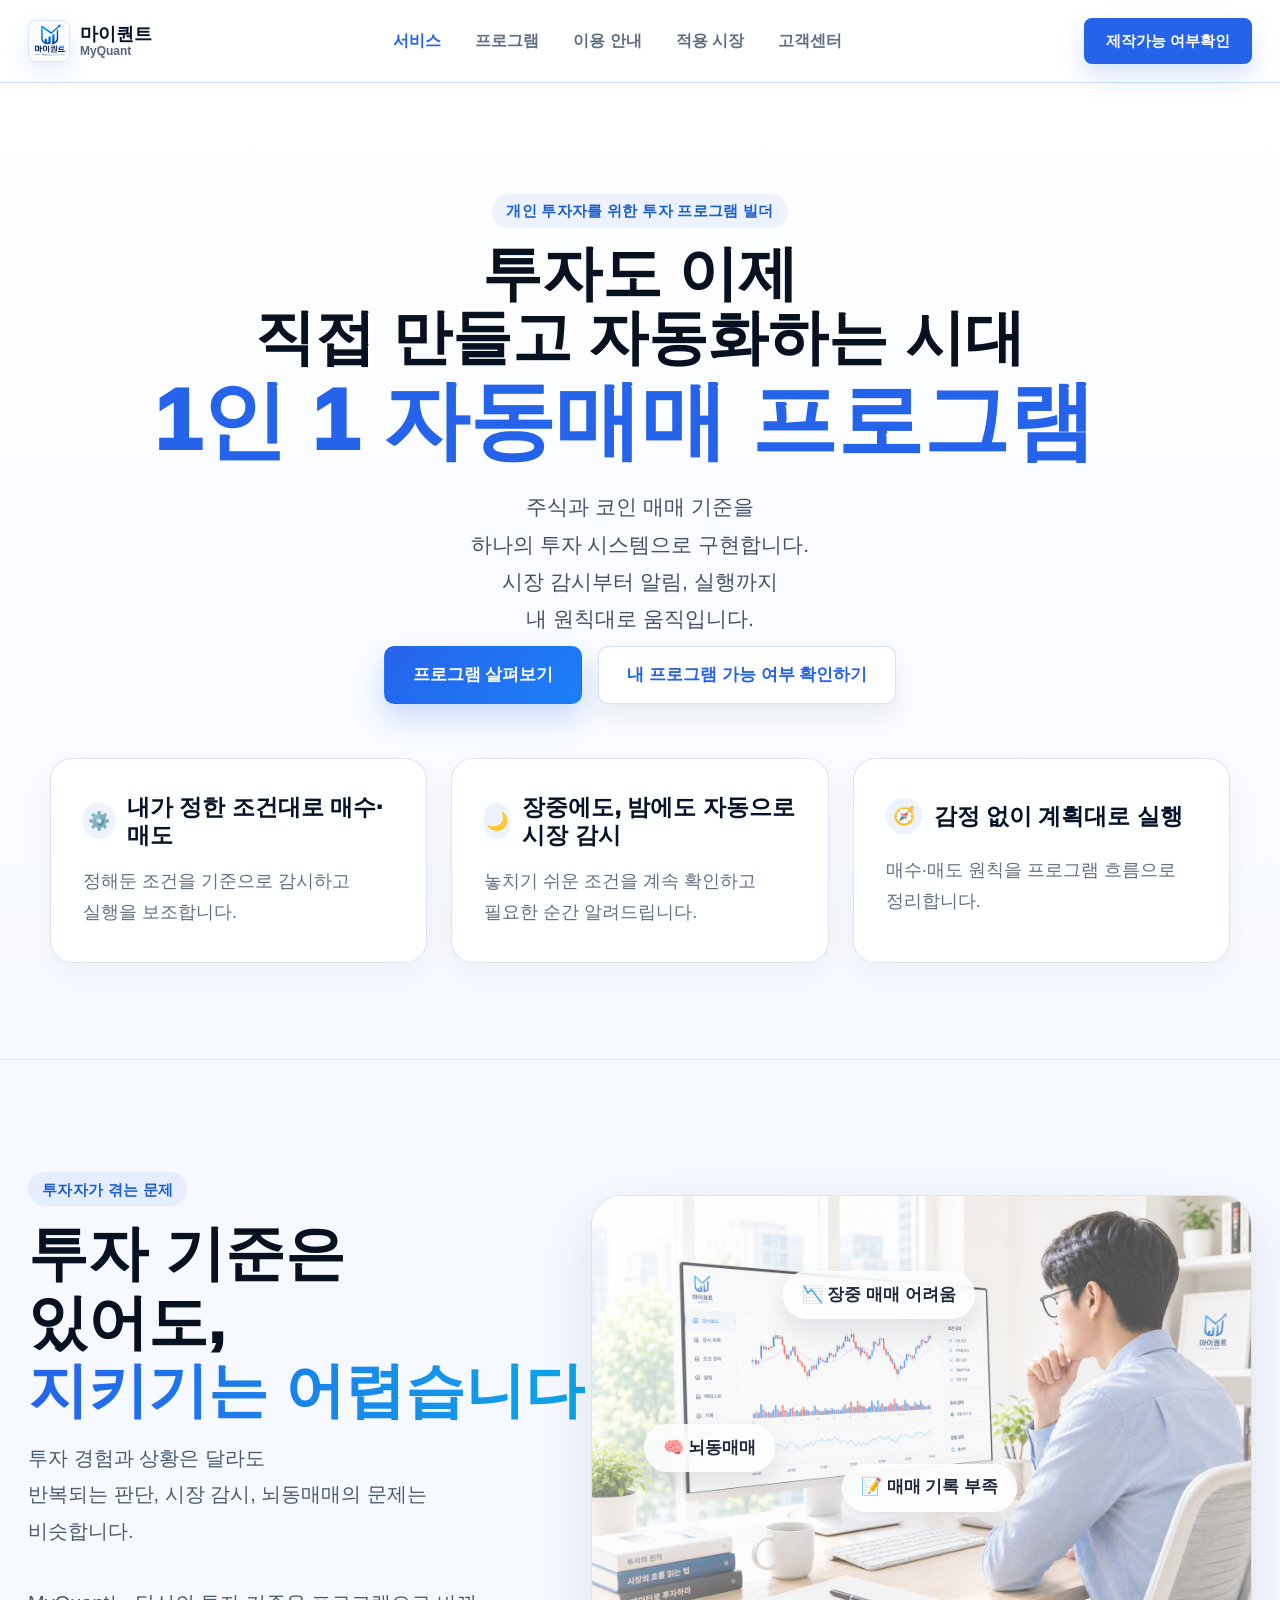
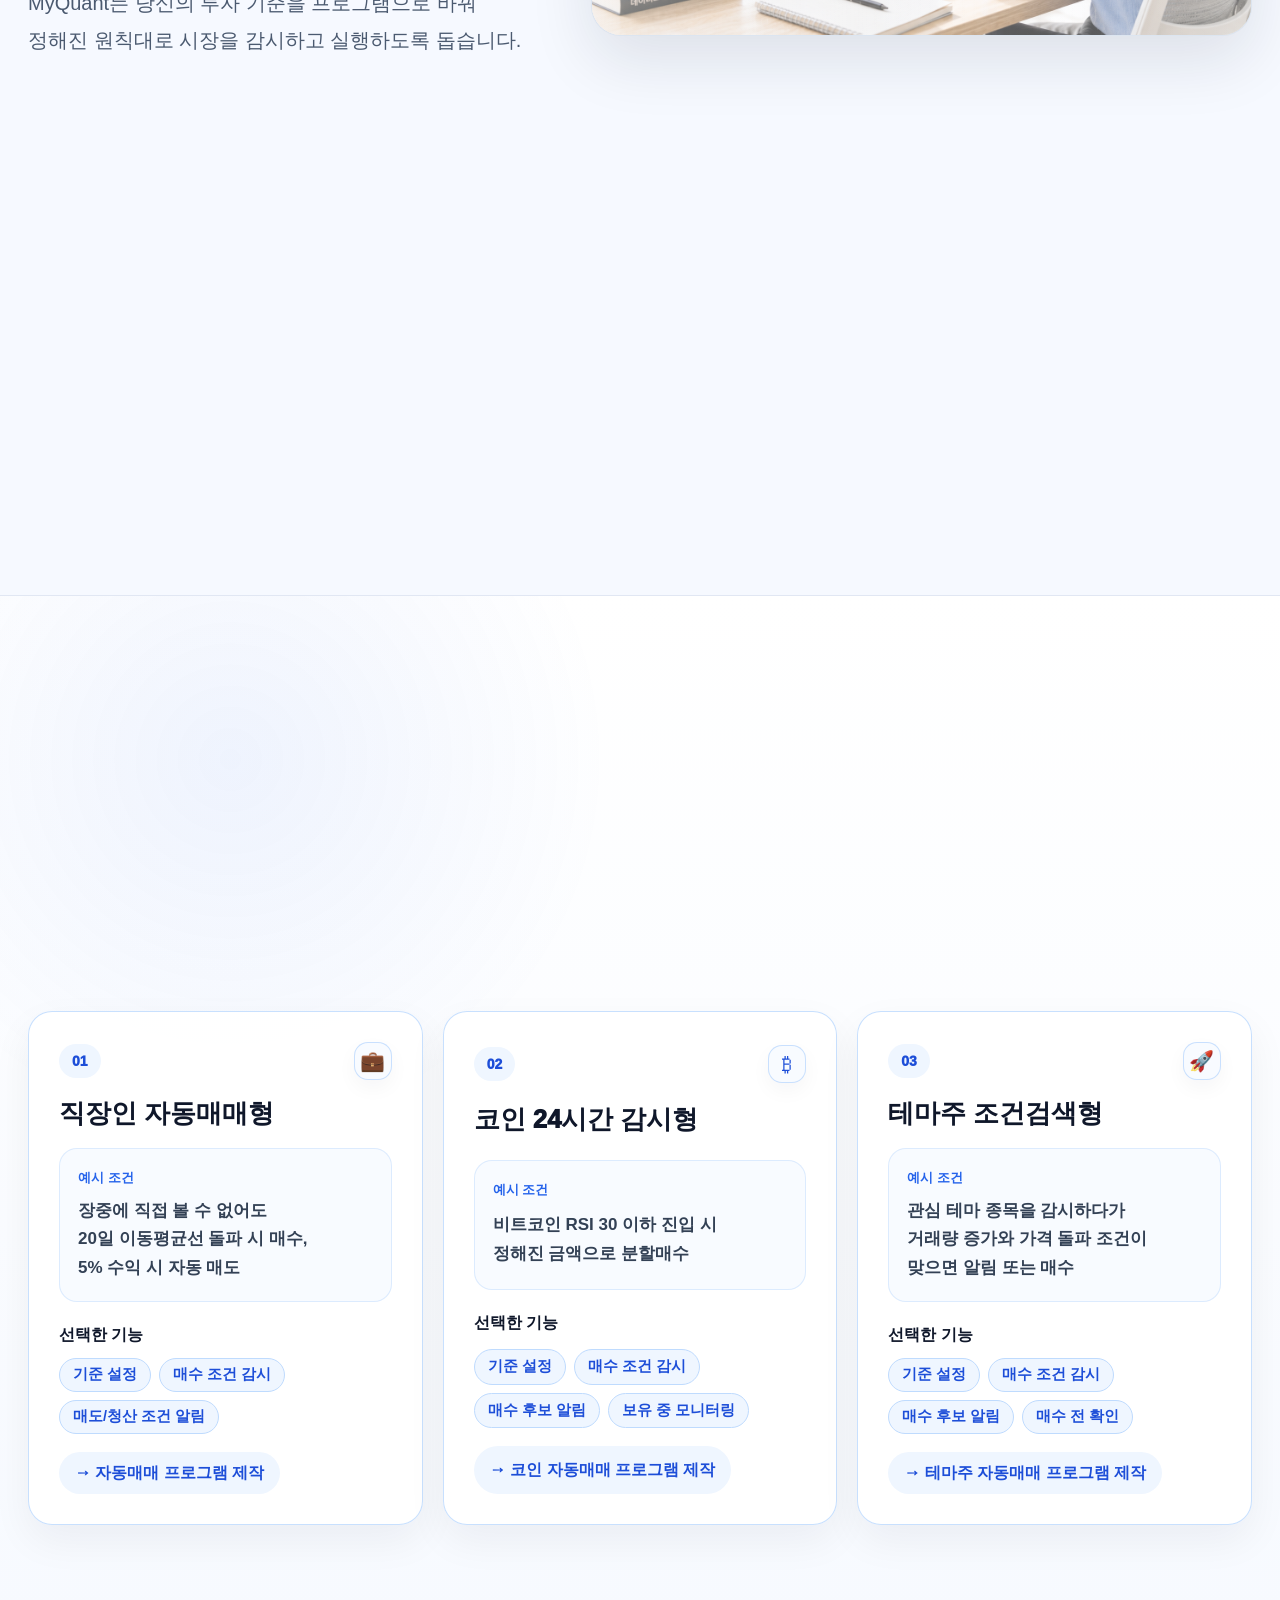
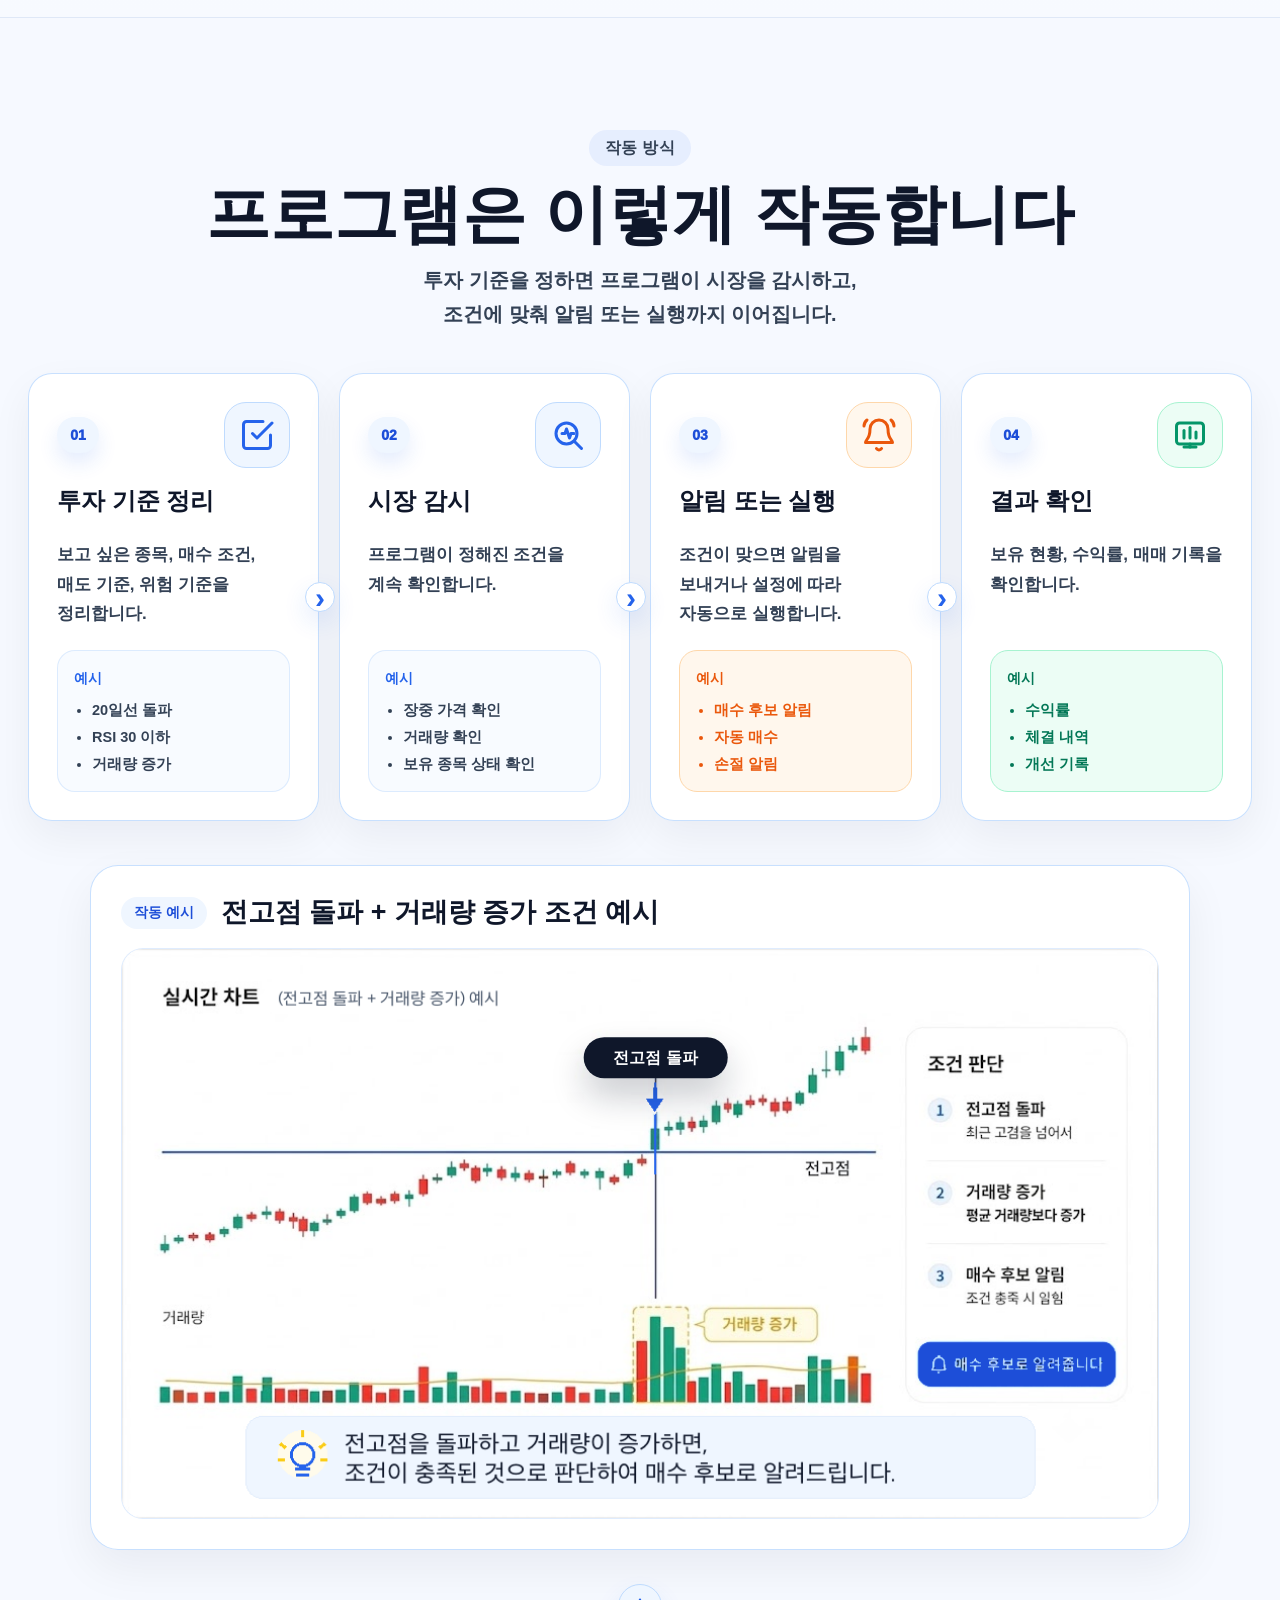
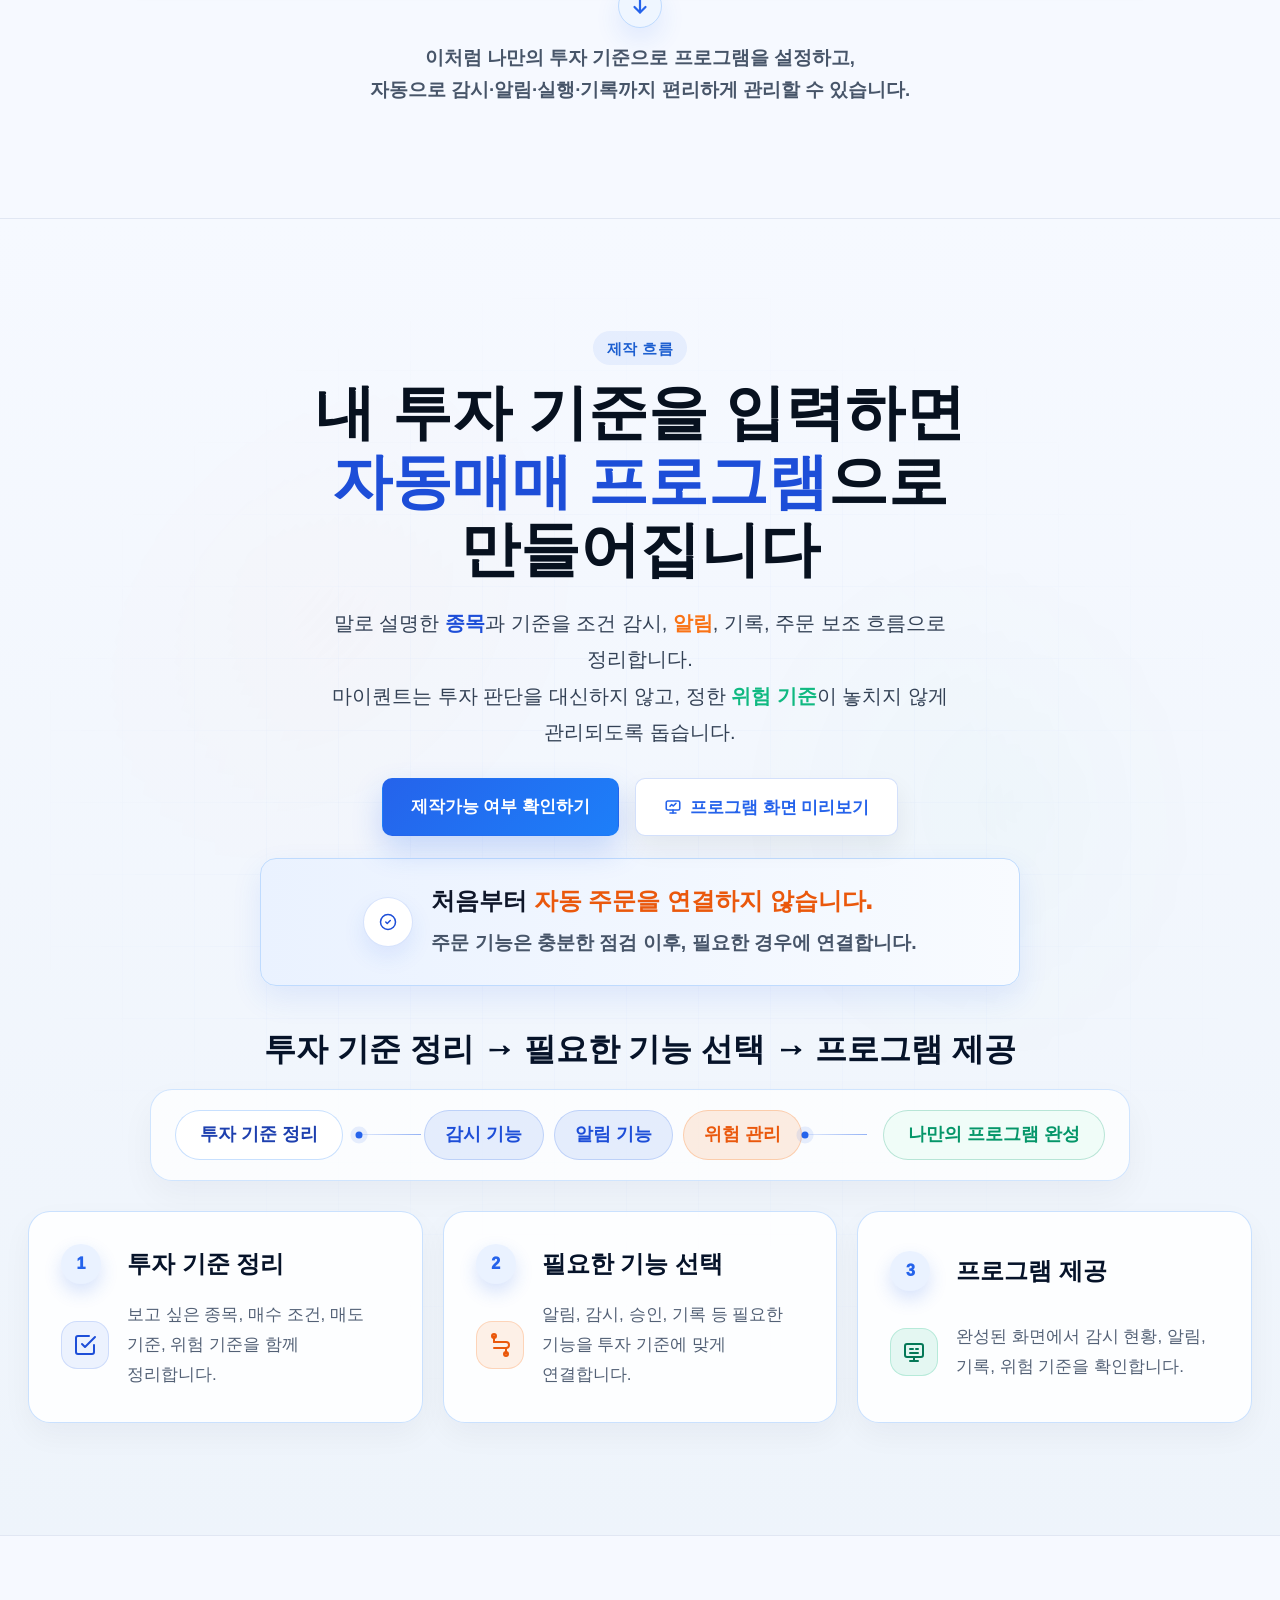
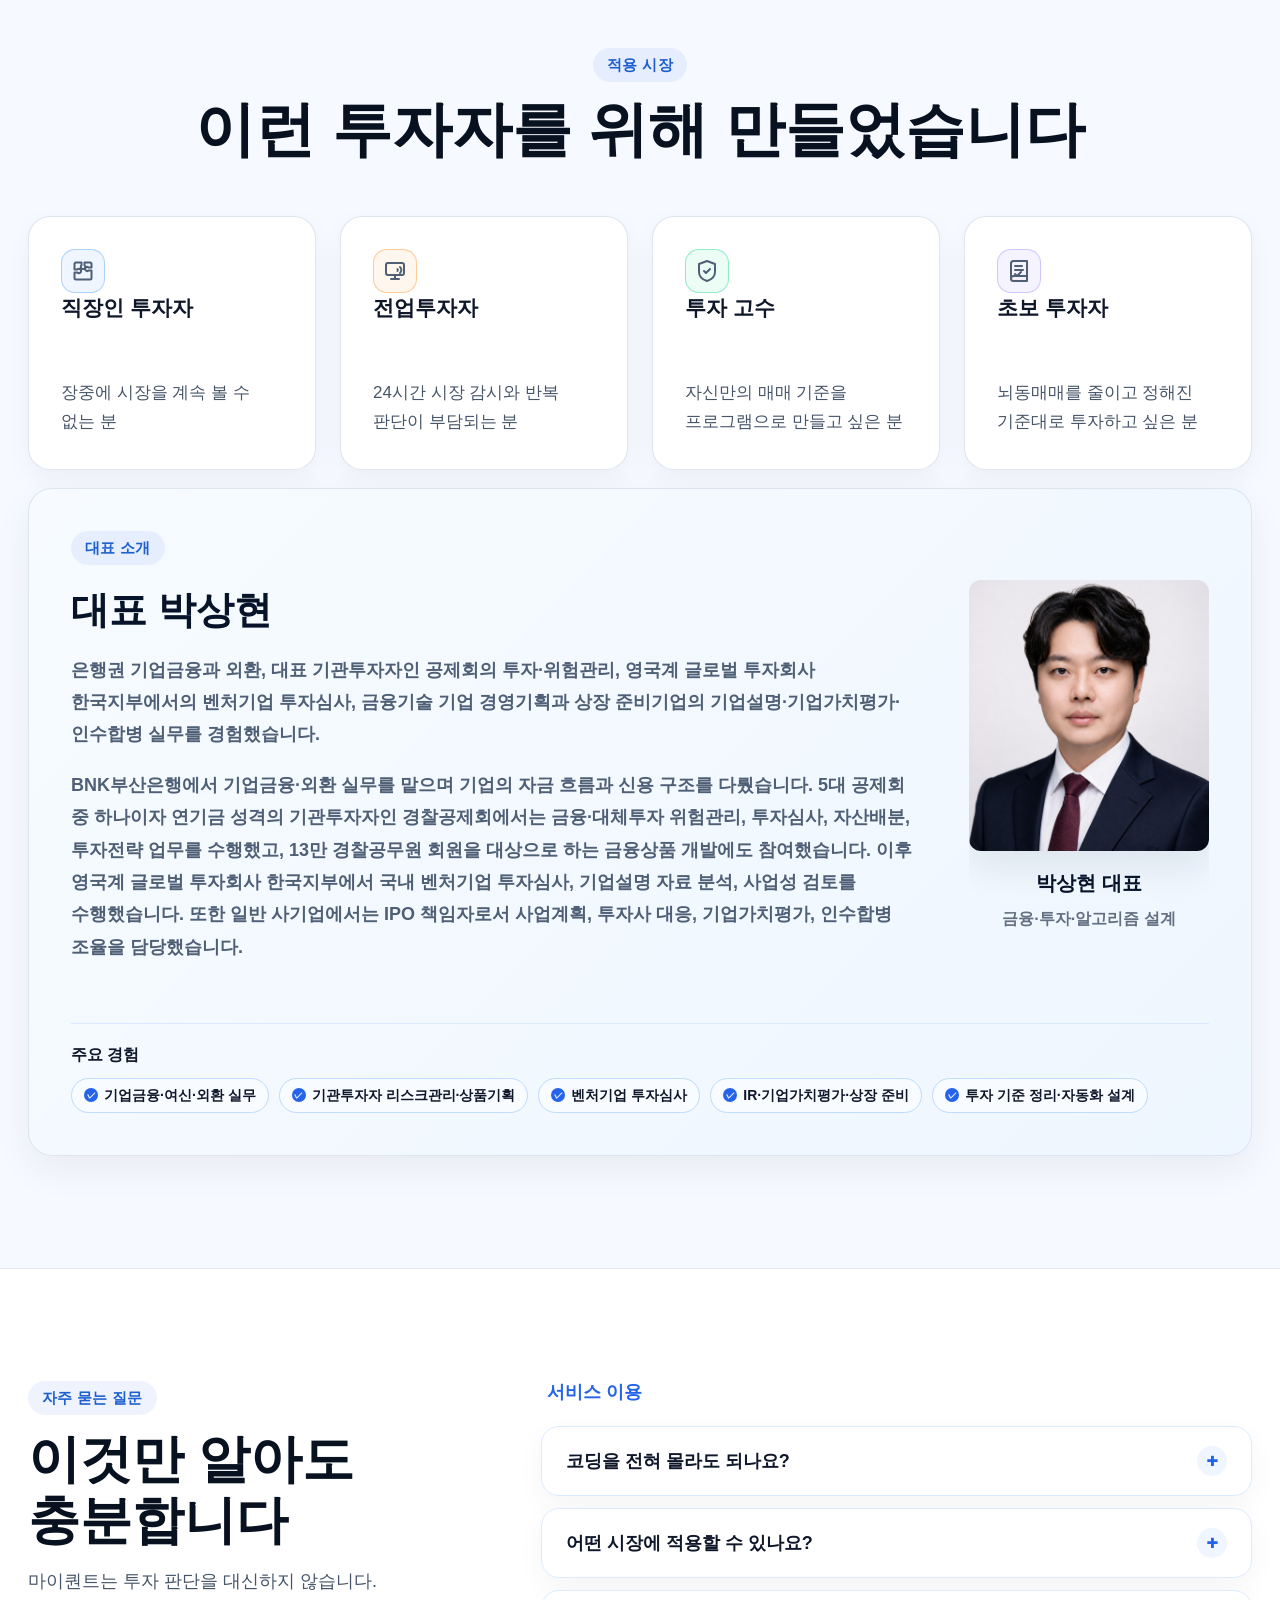
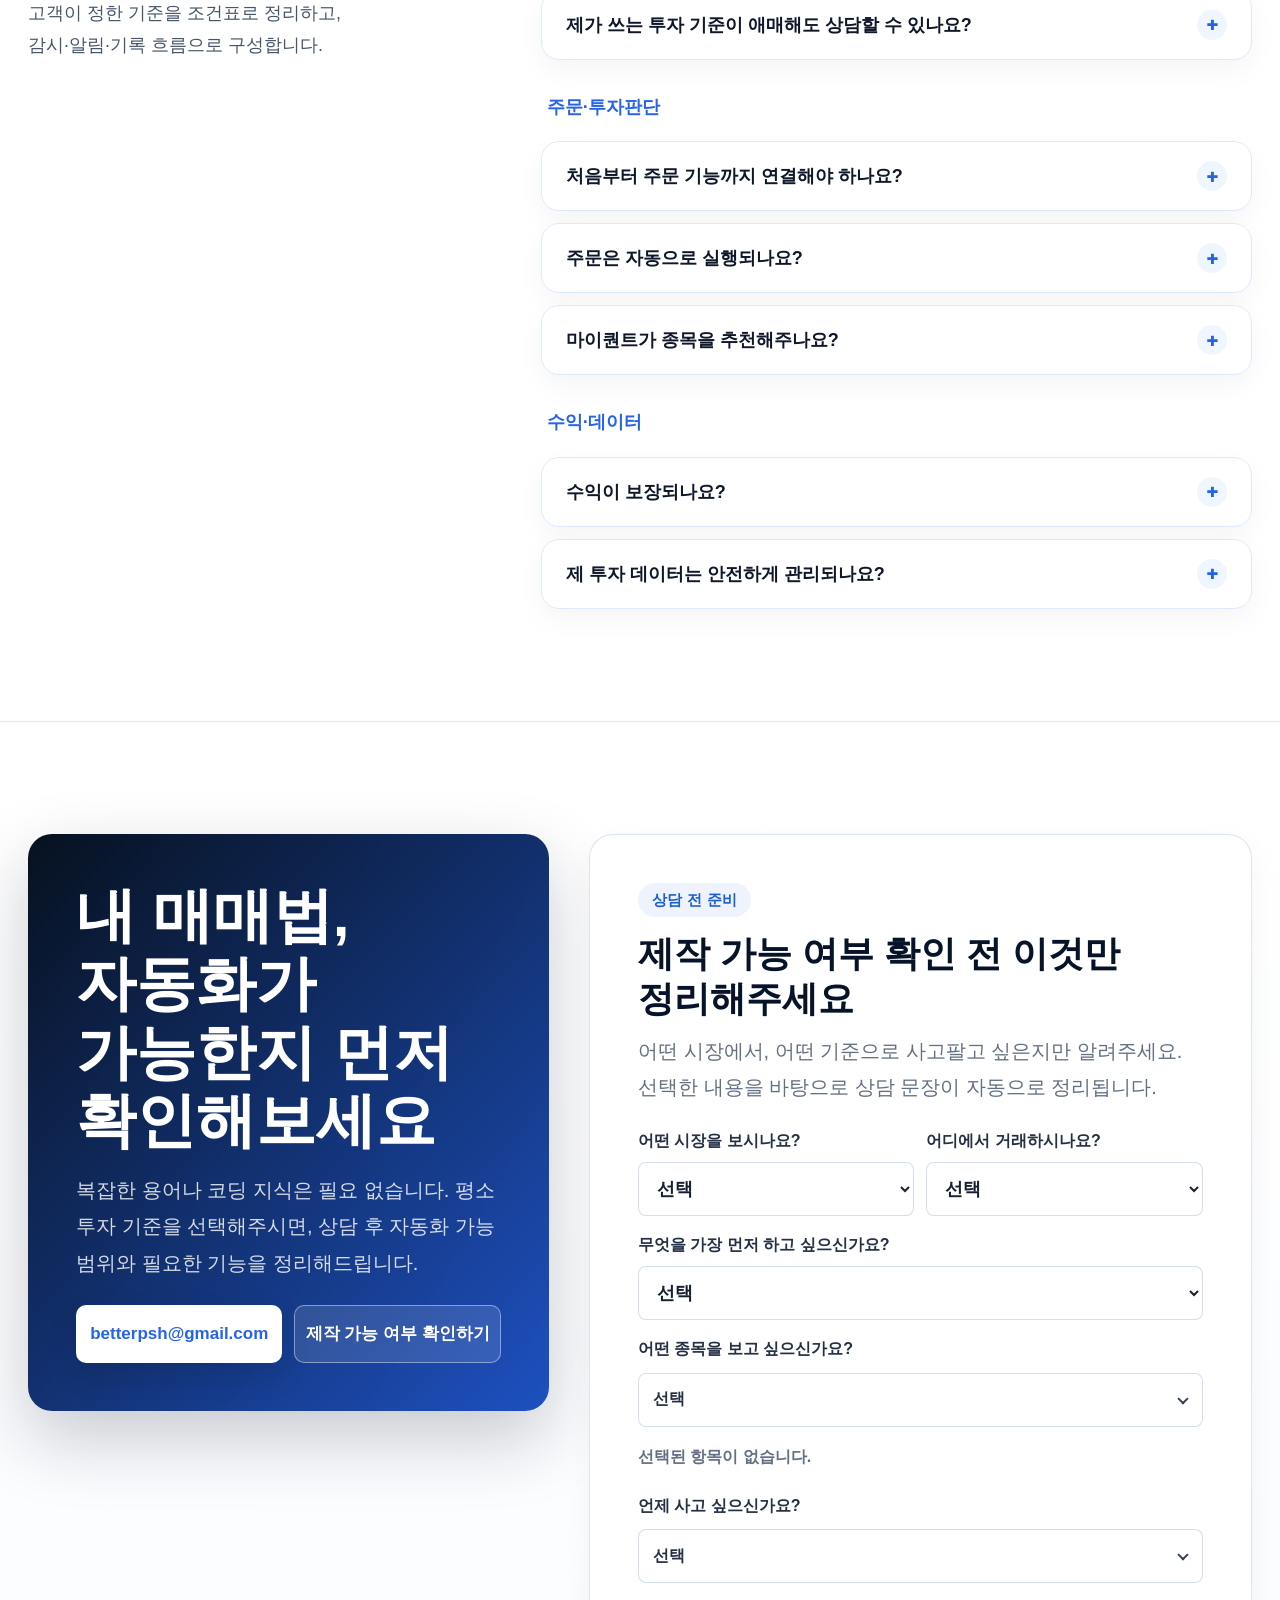
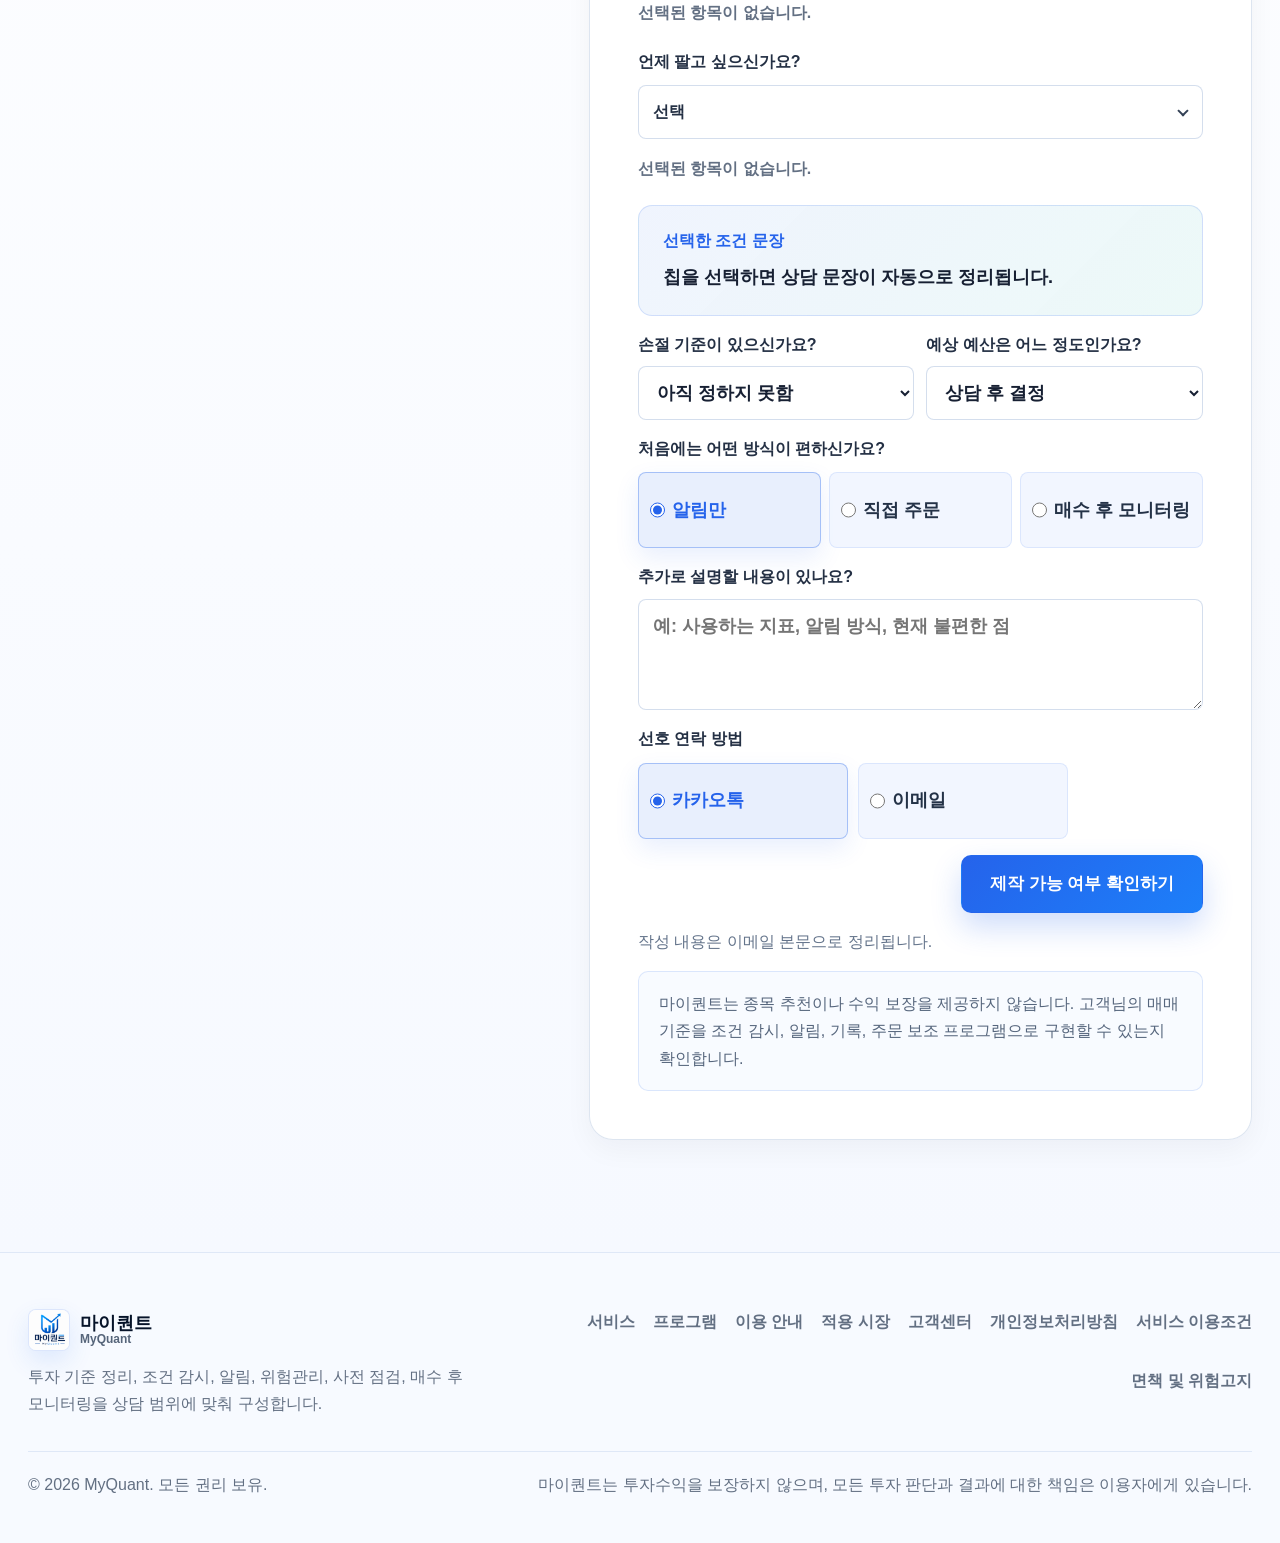
==== commit 42086b8b: "Add files via upload" ====
--- a/index.html
+++ b/index.html
@@ -141,10 +141,10 @@
             </span>
           </h1>
           <p class="mq-hero-desc">
-            MyQuant가 당신의 투자법을<br />
-            프로그램으로 만들어드립니다.<br />
-            주식 · ETF · 코인 투자원칙을<br />
-            24시간 자동 실행할 수 있도록 구현합니다.
+            주식과 코인 매매 기준을<br />
+            하나의 투자 시스템으로 구현합니다.<br />
+            시장 감시부터 알림, 실행까지<br />
+            내 원칙대로 움직입니다.
           </p>
           <div class="mq-hero-actions">
             <a href="#process" class="mq-btn mq-btn-primary" id="hero-cta-primary">프로그램 살펴보기</a>
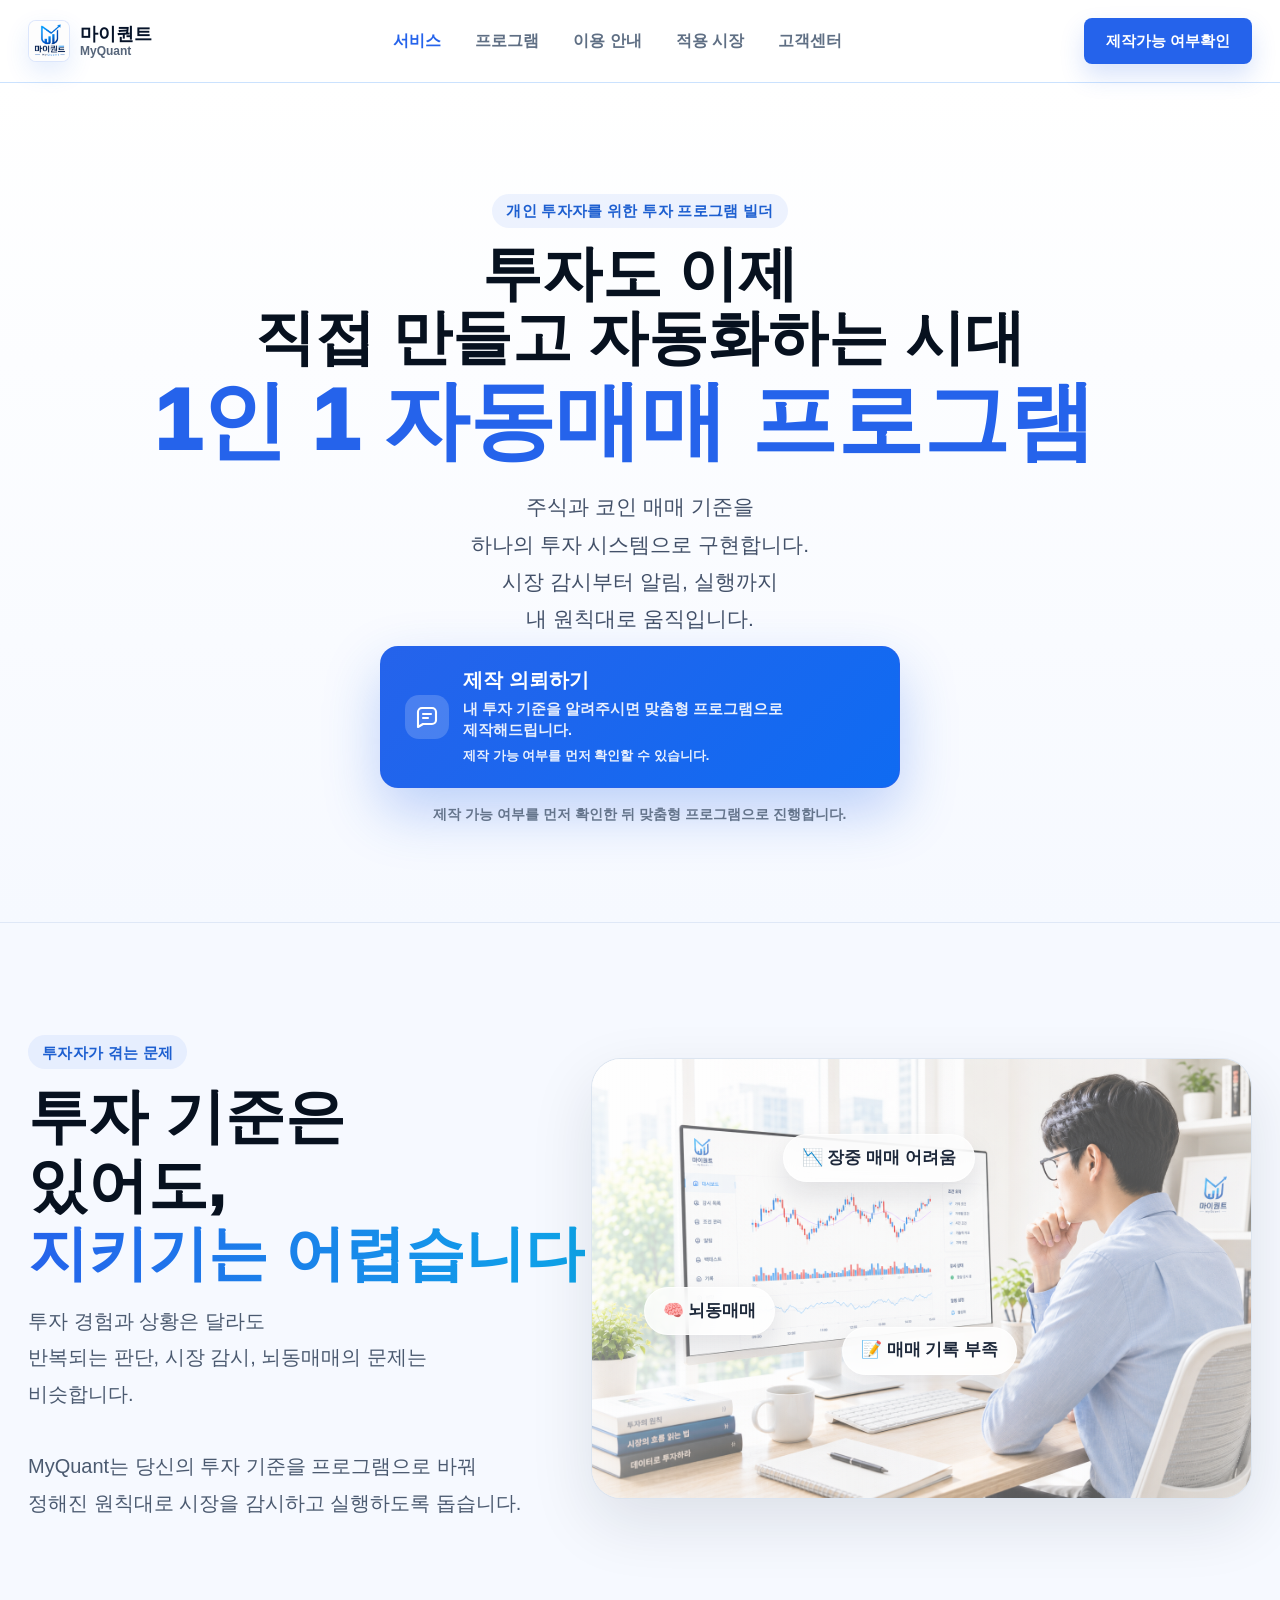
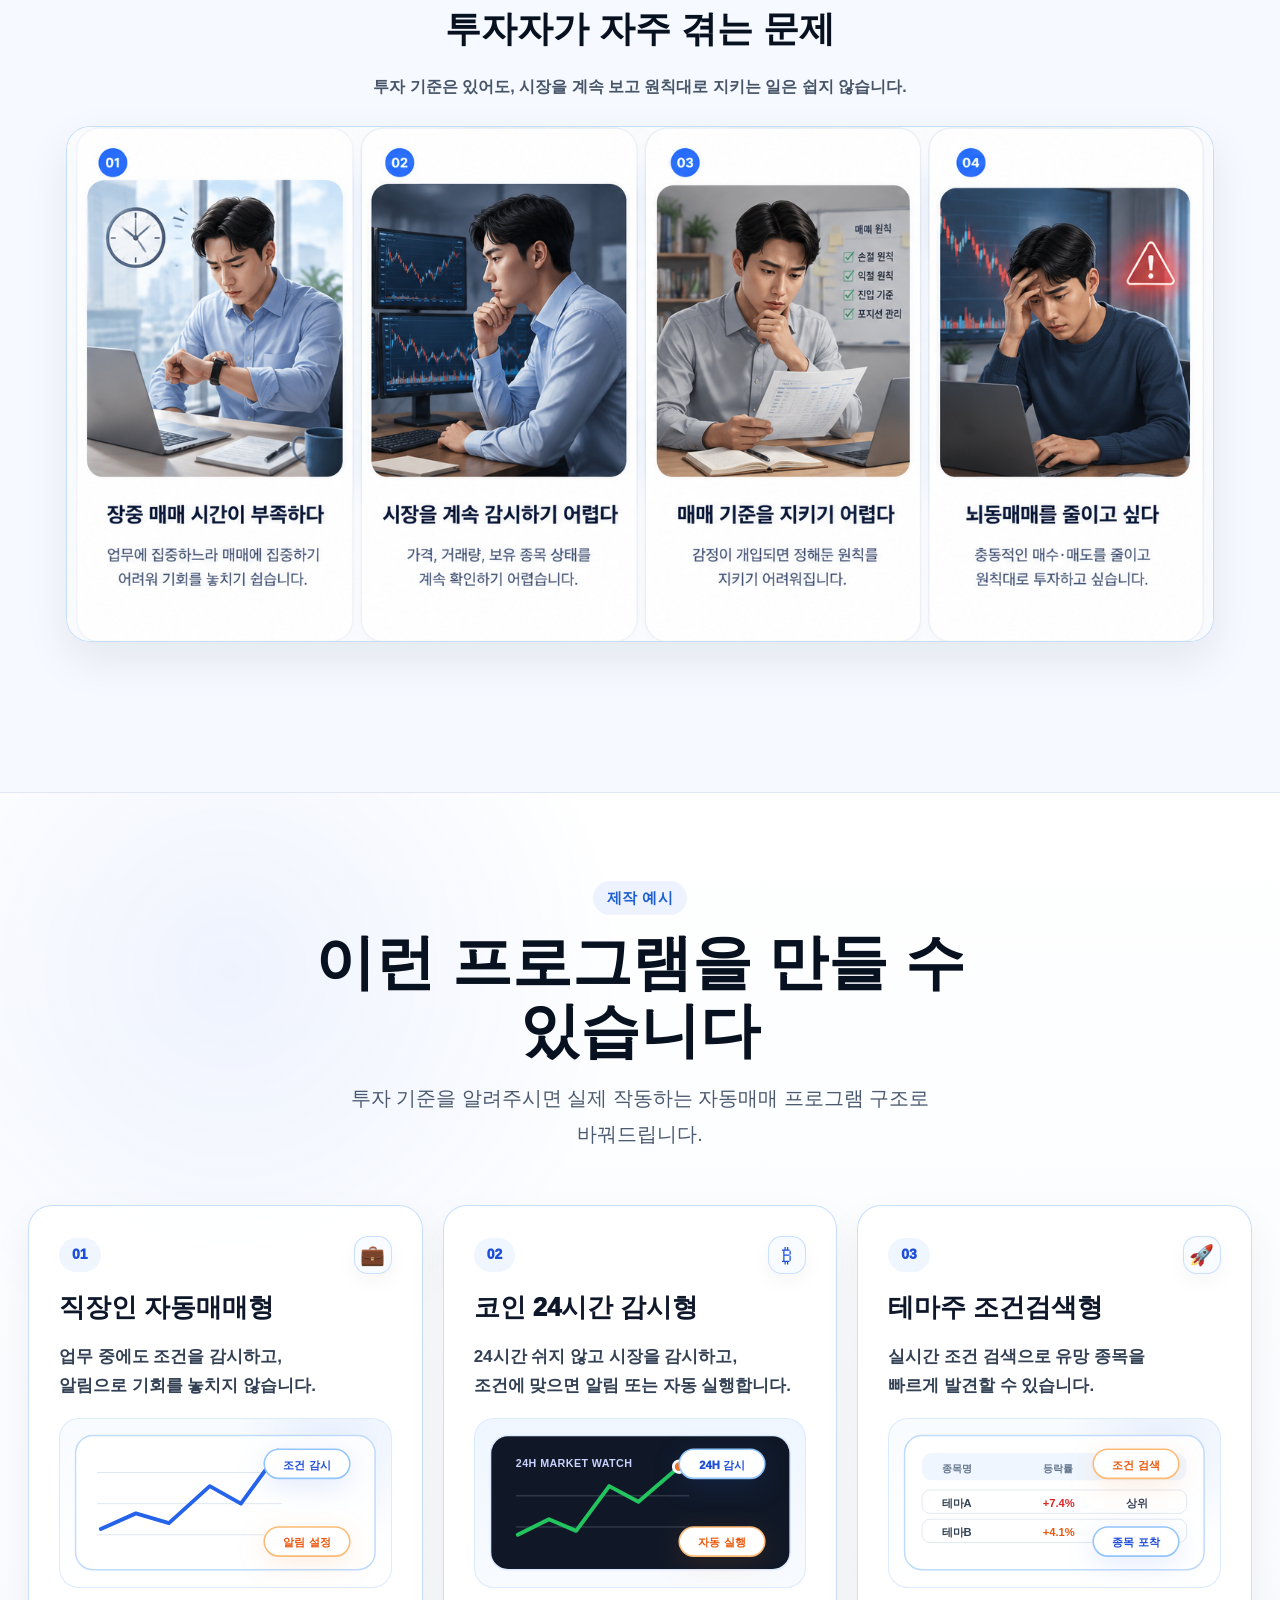
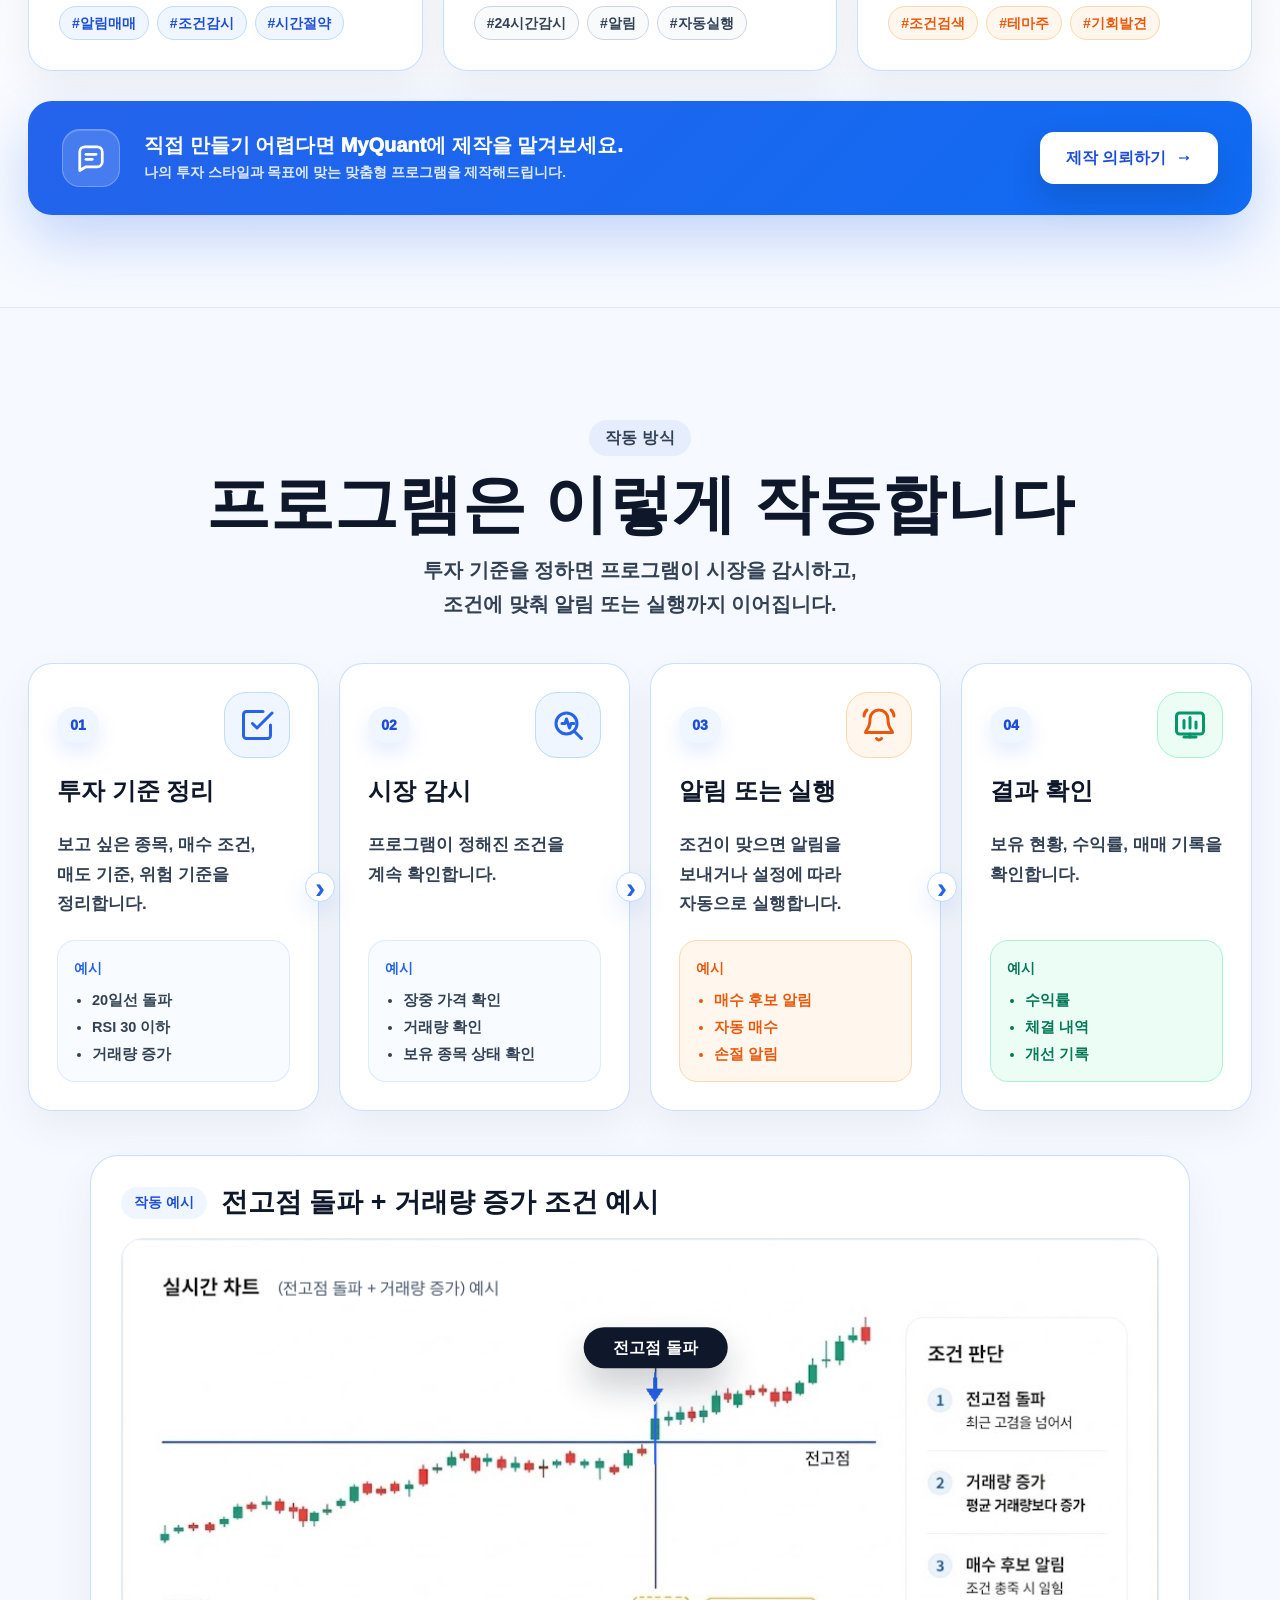
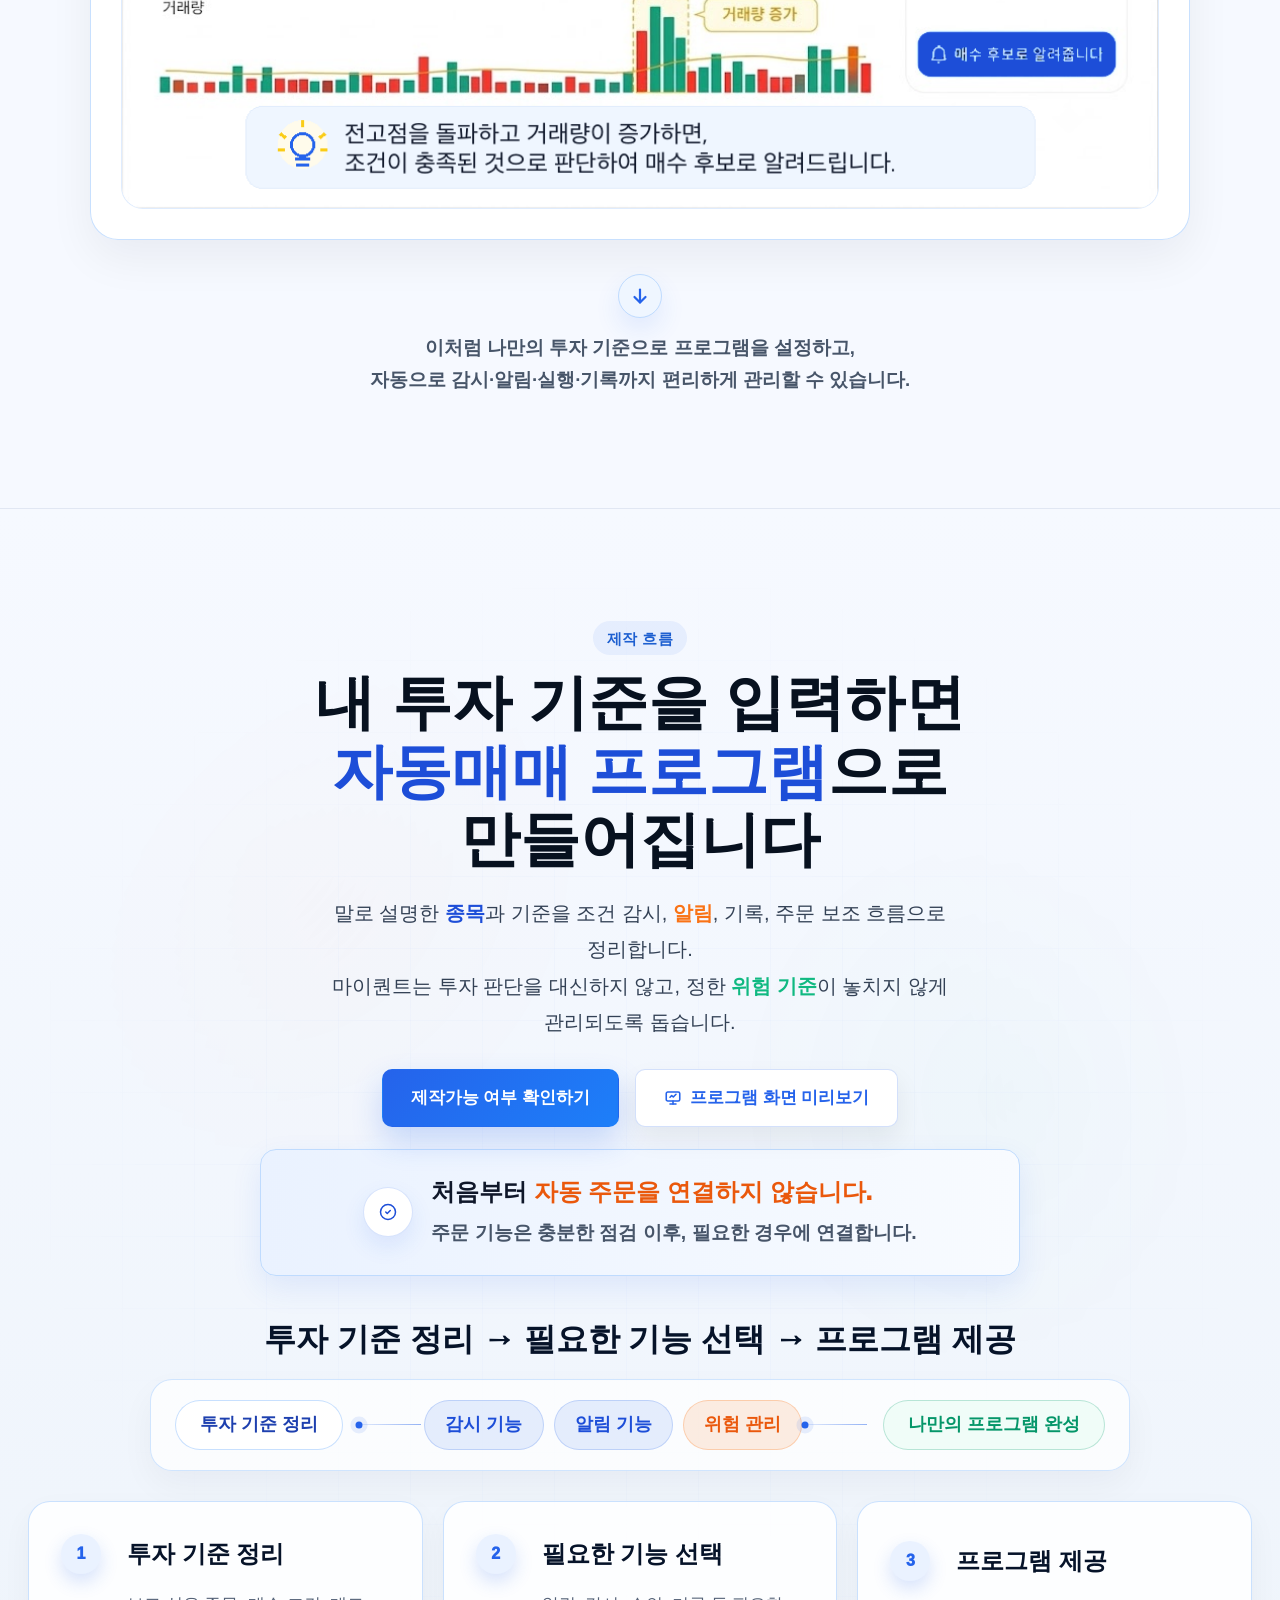
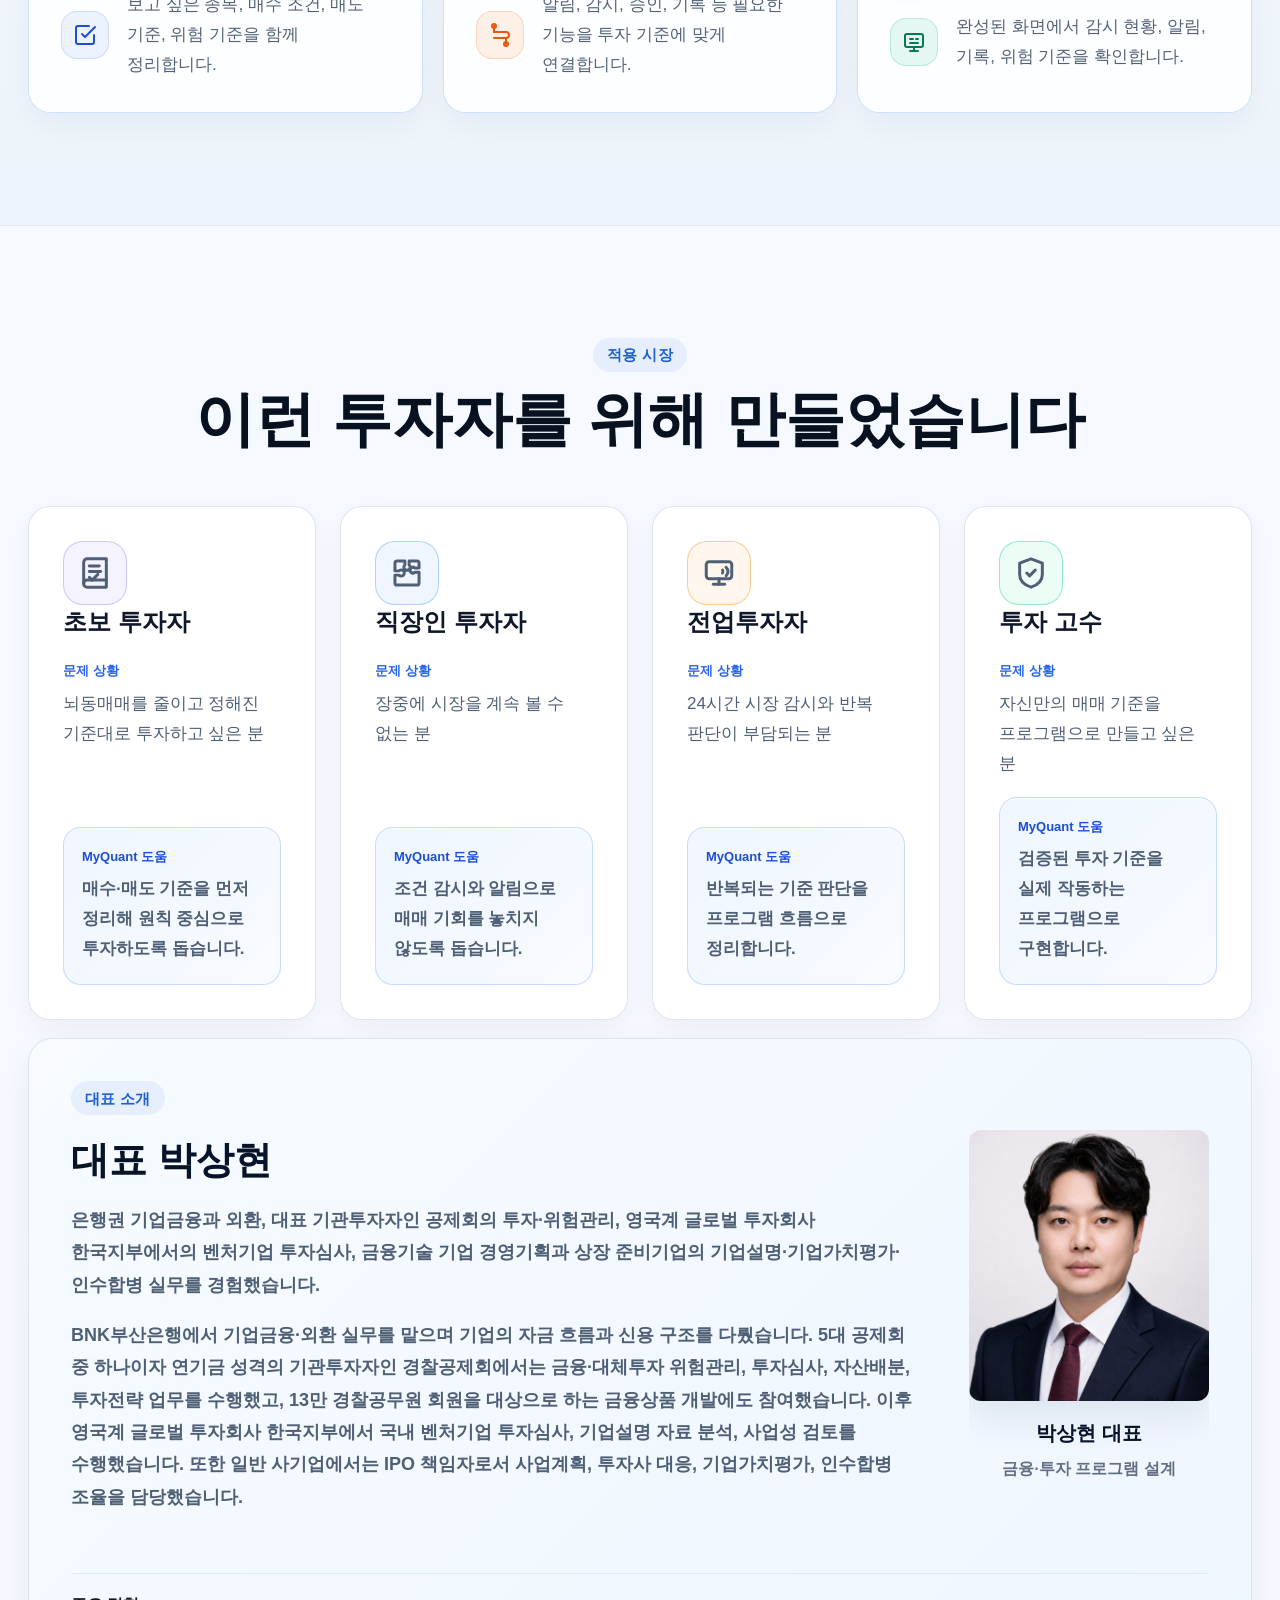
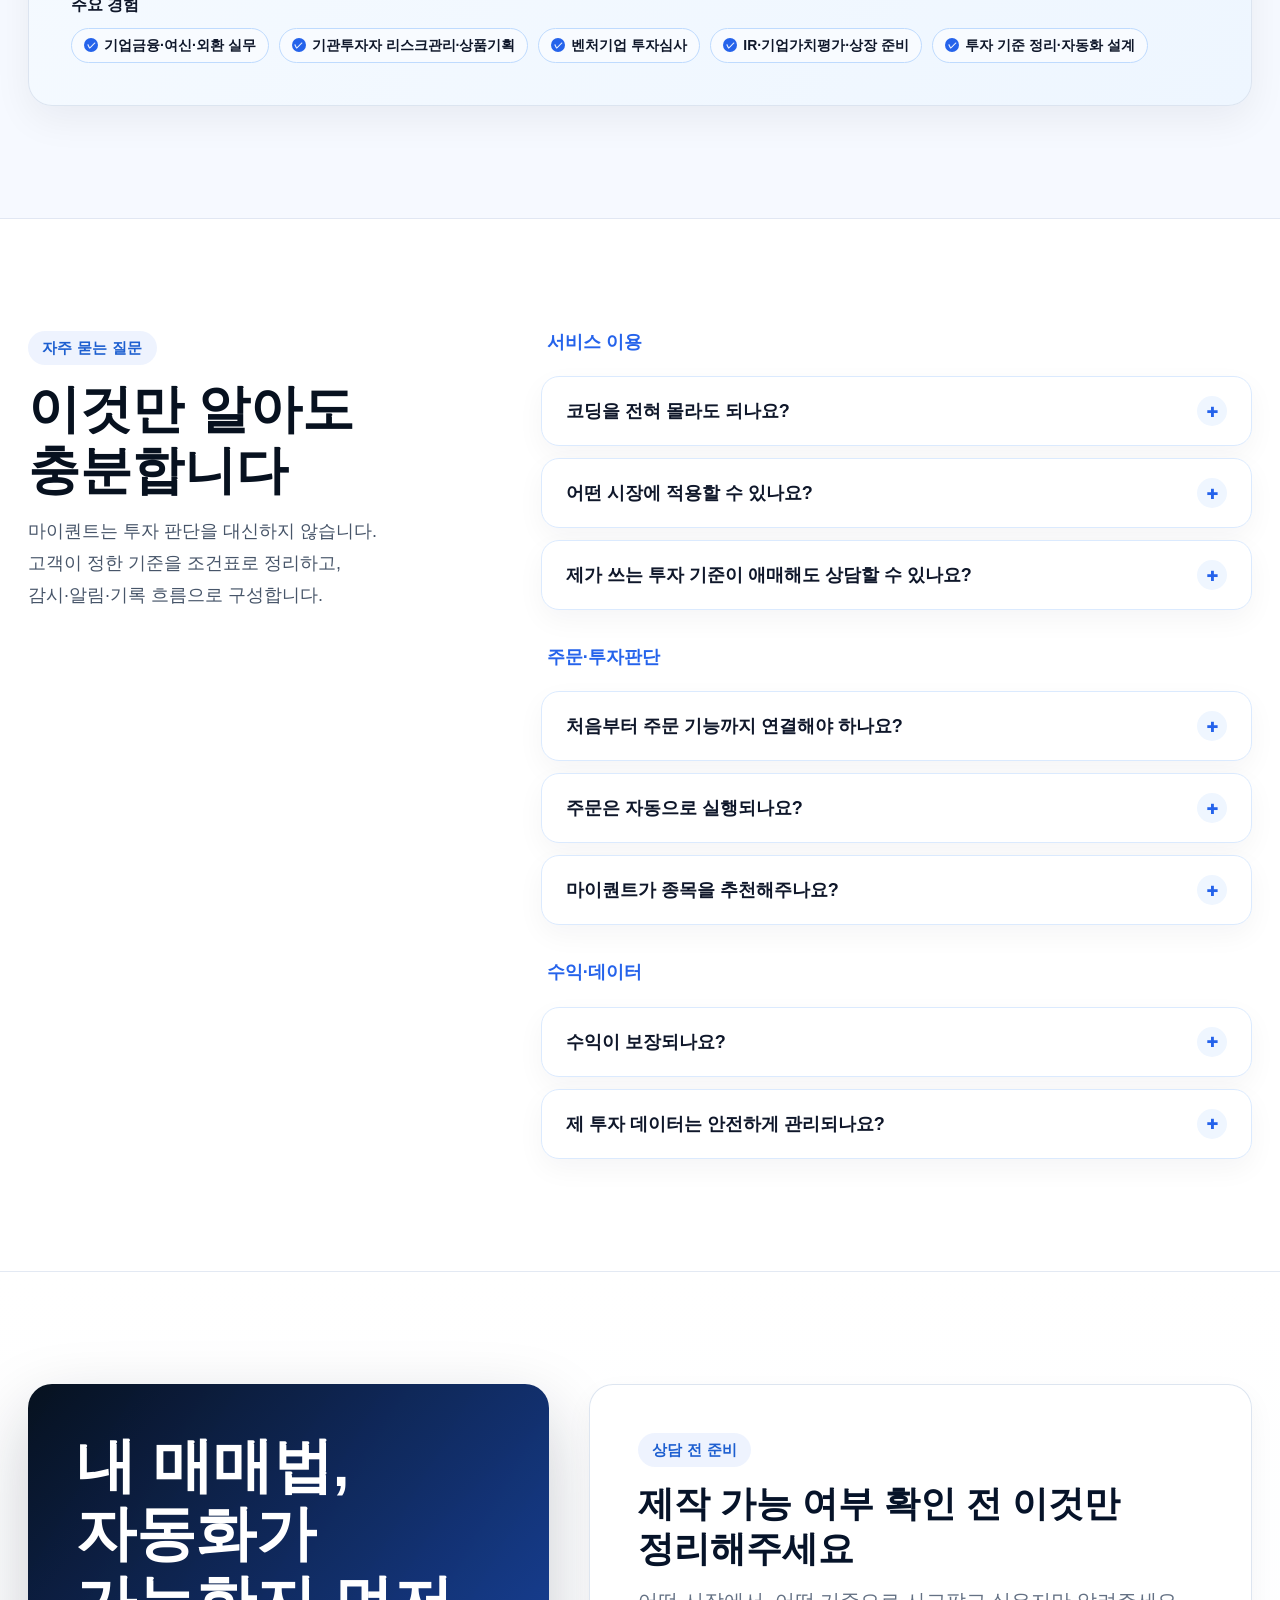
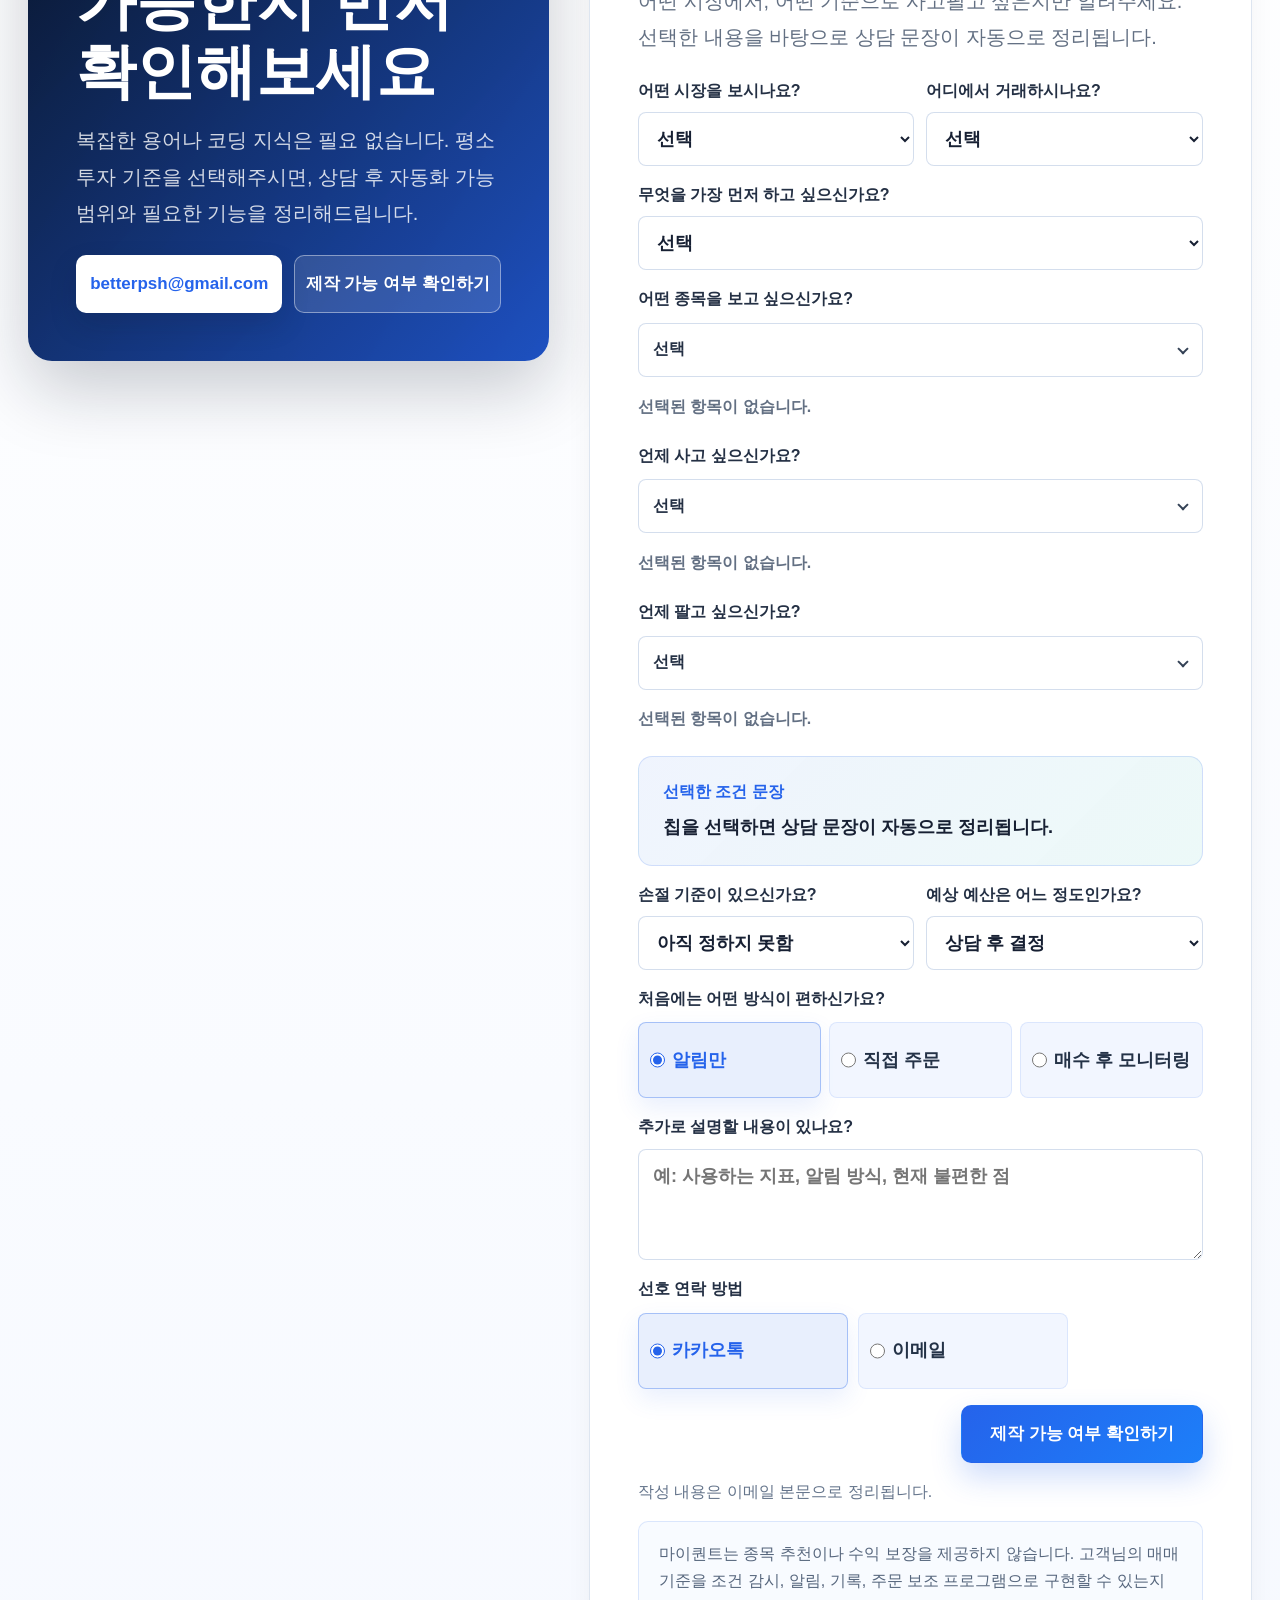
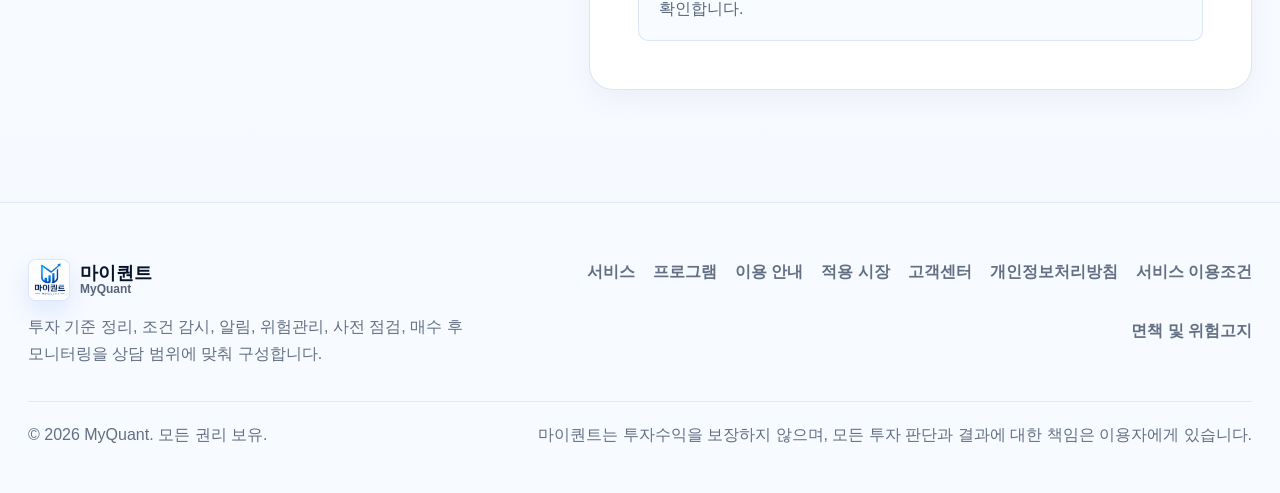
==== commit 96ef3fcd: "Add files via upload" ====
--- a/index.html
+++ b/index.html
@@ -68,7 +68,7 @@
     }
   </script>
   <link rel="stylesheet" href="./style.css?v=20260527-1" />
-  <link rel="stylesheet" href="./home-v2.css?v=20260604-88" />
+  <link rel="stylesheet" href="./home-v2.css?v=20260604-92" />
 </head>
 <body id="top">
   <a href="#main-content" class="skip-link">본문으로 바로가기</a>
@@ -146,24 +146,19 @@
             시장 감시부터 알림, 실행까지<br />
             내 원칙대로 움직입니다.
           </p>
-          <div class="mq-hero-actions">
-            <a href="#process" class="mq-btn mq-btn-primary" id="hero-cta-primary">프로그램 살펴보기</a>
-            <a href="#contact" class="mq-btn mq-btn-secondary" id="hero-cta-secondary">내 프로그램 가능 여부 확인하기</a>
-          </div>
-          <div class="mq-hero-trust" aria-label="서비스 신뢰 안내">
-            <article>
-              <strong><span class="mq-trust-icon" aria-hidden="true">⚙️</span>내가 정한 조건대로 매수·매도</strong>
-              <span>정해둔 조건을 기준으로 감시하고 실행을 보조합니다.</span>
-            </article>
-            <article>
-              <strong><span class="mq-trust-icon" aria-hidden="true">🌙</span>장중에도, 밤에도 자동으로 시장 감시</strong>
-              <span>놓치기 쉬운 조건을 계속 확인하고 필요한 순간 알려드립니다.</span>
-            </article>
-            <article>
-              <strong><span class="mq-trust-icon" aria-hidden="true">🧭</span>감정 없이 계획대로 실행</strong>
-              <span>매수·매도 원칙을 프로그램 흐름으로 정리합니다.</span>
-            </article>
-          </div>
+          <div class="mq-hero-actions mq-hero-choice-actions" aria-label="제작 방식 선택">
+            <a href="#contact" class="mq-hero-choice-card mq-hero-choice-card-request" id="hero-cta-secondary">
+              <span class="mq-hero-choice-icon" aria-hidden="true">
+                <svg viewBox="0 0 24 24"><path d="M21 15a4 4 0 0 1-4 4H8l-5 3V7a4 4 0 0 1 4-4h10a4 4 0 0 1 4 4Z" /><path d="M8 9h8" /><path d="M8 13h5" /></svg>
+              </span>
+              <span class="mq-hero-choice-copy">
+                <strong>제작 의뢰하기</strong>
+                <em>내 투자 기준을 알려주시면 맞춤형 프로그램으로 제작해드립니다.</em>
+                <small>제작 가능 여부를 먼저 확인할 수 있습니다.</small>
+              </span>
+            </a>
+          </div>
+          <p class="mq-hero-choice-note">제작 가능 여부를 먼저 확인한 뒤 맞춤형 프로그램으로 진행합니다.</p>
         </div>
 
       </div>
@@ -201,41 +196,11 @@
         </div>
 
         <div class="mq-problem-panel reveal reveal-delay-2">
-          <h3>이런 분들에게 필요합니다</h3>
-          <div class="mq-problem-grid">
-            <article tabindex="0">
-              <div class="mq-problem-top">
-                <b>01</b>
-                <i>💼</i>
-              </div>
-              <strong>직장인</strong>
-              <p>장중 매매할 시간이 없다</p>
-            </article>
-            <article tabindex="0">
-              <div class="mq-problem-top">
-                <b>02</b>
-                <i>🕘</i>
-              </div>
-              <strong>전업투자자</strong>
-              <p>24시간 시장 감시가 어렵다</p>
-            </article>
-            <article tabindex="0">
-              <div class="mq-problem-top">
-                <b>03</b>
-                <i>📈</i>
-              </div>
-              <strong>투자 고수</strong>
-              <p>자신만의 기법이 있다</p>
-            </article>
-            <article tabindex="0">
-              <div class="mq-problem-top">
-                <b>04</b>
-                <i>🛡️</i>
-              </div>
-              <strong>초보 투자자</strong>
-              <p>뇌동매매를 줄이고 싶다</p>
-            </article>
-          </div>
+          <h3>투자자가 자주 겪는 문제</h3>
+          <p class="mq-problem-panel-desc">투자 기준은 있어도, 시장을 계속 보고 원칙대로 지키는 일은 쉽지 않습니다.</p>
+          <figure class="mq-problem-card-image">
+            <img src="./asset/card.png" alt="투자자가 자주 겪는 네 가지 문제를 정리한 카드 이미지" loading="lazy" decoding="async" />
+          </figure>
         </div>
       </div>
     </section>
@@ -257,23 +222,27 @@
               <span class="mq-program-case-icon" aria-hidden="true">💼</span>
             </div>
             <h3>직장인 자동매매형</h3>
-            <div class="mq-program-case-condition">
-              <span>예시 조건</span>
-              <p>
-                장중에 직접 볼 수 없어도<br />
-                20일 이동평균선 돌파 시 매수,<br />
-                5% 수익 시 자동 매도
-              </p>
-            </div>
-            <div class="mq-program-case-modules">
-              <span>선택한 기능</span>
-              <div>
-                <i>기준 설정</i>
-                <i>매수 조건 감시</i>
-                <i>매도/청산 조건 알림</i>
-              </div>
-            </div>
-            <strong>→ 자동매매 프로그램 제작</strong>
+            <p class="mq-program-case-summary">
+              업무 중에도 조건을 감시하고,<br />
+              알림으로 기회를 놓치지 않습니다.
+            </p>
+            <div class="mq-program-case-preview mq-program-case-preview-work" aria-label="조건 감시와 알림 설정 예시 화면">
+              <svg viewBox="0 0 340 170" role="img">
+                <rect class="mini-screen" x="16" y="16" width="308" height="138" rx="18" />
+                <path class="mini-grid" d="M38 54h190M38 86h190M38 118h190" />
+                <path class="mini-chart" d="M42 112 78 96l34 10 42-38 32 18 38-52" />
+                <circle class="mini-point" cx="224" cy="34" r="6" />
+                <rect class="mini-label" x="210" y="30" width="88" height="30" rx="15" />
+                <text class="mini-label-text" x="254" y="50" text-anchor="middle">조건 감시</text>
+                <rect class="mini-label mini-label-orange" x="210" y="110" width="88" height="30" rx="15" />
+                <text class="mini-label-text mini-label-text-orange" x="254" y="130" text-anchor="middle">알림 설정</text>
+              </svg>
+            </div>
+            <div class="mq-program-case-tags" aria-label="직장인 자동매매형 특징">
+              <span>#알림매매</span>
+              <span>#조건감시</span>
+              <span>#시간절약</span>
+            </div>
           </article>
           <article>
             <div class="mq-program-case-top">
@@ -281,23 +250,28 @@
               <span class="mq-program-case-icon" aria-hidden="true">₿</span>
             </div>
             <h3>코인 24시간 감시형</h3>
-            <div class="mq-program-case-condition">
-              <span>예시 조건</span>
-              <p>
-                비트코인 RSI 30 이하 진입 시<br />
-                정해진 금액으로 분할매수
-              </p>
-            </div>
-            <div class="mq-program-case-modules">
-              <span>선택한 기능</span>
-              <div>
-                <i>기준 설정</i>
-                <i>매수 조건 감시</i>
-                <i>매수 후보 알림</i>
-                <i>보유 중 모니터링</i>
-              </div>
-            </div>
-            <strong>→ 코인 자동매매 프로그램 제작</strong>
+            <p class="mq-program-case-summary">
+              24시간 쉬지 않고 시장을 감시하고,<br />
+              조건에 맞으면 알림 또는 자동 실행합니다.
+            </p>
+            <div class="mq-program-case-preview mq-program-case-preview-coin" aria-label="코인 24시간 감시 예시 화면">
+              <svg viewBox="0 0 340 170" role="img">
+                <rect class="mini-dark-screen" x="16" y="16" width="308" height="138" rx="18" />
+                <text class="mini-dark-title" x="42" y="48">24H MARKET WATCH</text>
+                <path class="mini-dark-grid" d="M42 78h178M42 110h178" />
+                <path class="mini-coin-chart" d="M44 118 76 102l28 12 34-46 30 16 42-36" />
+                <circle class="mini-coin-point" cx="210" cy="48" r="6" />
+                <rect class="mini-label" x="210" y="30" width="88" height="30" rx="15" />
+                <text class="mini-label-text" x="254" y="50" text-anchor="middle">24H 감시</text>
+                <rect class="mini-label mini-label-orange" x="210" y="110" width="88" height="30" rx="15" />
+                <text class="mini-label-text mini-label-text-orange" x="254" y="130" text-anchor="middle">자동 실행</text>
+              </svg>
+            </div>
+            <div class="mq-program-case-tags" aria-label="코인 24시간 감시형 특징">
+              <span>#24시간감시</span>
+              <span>#알림</span>
+              <span>#자동실행</span>
+            </div>
           </article>
           <article>
             <div class="mq-program-case-top">
@@ -305,24 +279,52 @@
               <span class="mq-program-case-icon" aria-hidden="true">🚀</span>
             </div>
             <h3>테마주 조건검색형</h3>
-            <div class="mq-program-case-condition">
-              <span>예시 조건</span>
-              <p>
-                관심 테마 종목을 감시하다가<br />
-                거래량 증가와 가격 돌파 조건이 맞으면 알림 또는 매수
-              </p>
-            </div>
-            <div class="mq-program-case-modules">
-              <span>선택한 기능</span>
-              <div>
-                <i>기준 설정</i>
-                <i>매수 조건 감시</i>
-                <i>매수 후보 알림</i>
-                <i>매수 전 확인</i>
-              </div>
-            </div>
-            <strong>→ 테마주 자동매매 프로그램 제작</strong>
-          </article>
+            <p class="mq-program-case-summary">
+              실시간 조건 검색으로 유망 종목을<br />
+              빠르게 발견할 수 있습니다.
+            </p>
+            <div class="mq-program-case-preview mq-program-case-preview-theme" aria-label="테마주 조건검색 예시 화면">
+              <svg viewBox="0 0 340 170" role="img">
+                <rect class="mini-screen" x="16" y="16" width="308" height="138" rx="18" />
+                <rect class="mini-table-head" x="34" y="34" width="272" height="28" rx="10" />
+                <text class="mini-table-label" x="54" y="53">종목명</text>
+                <text class="mini-table-label" x="158" y="53">등락률</text>
+                <text class="mini-table-label" x="244" y="53">거래량</text>
+                <g class="mini-table-row">
+                  <rect x="34" y="72" width="272" height="24" rx="8" />
+                  <text x="54" y="89">테마A</text>
+                  <text class="mini-red" x="158" y="89">+7.4%</text>
+                  <text x="244" y="89">상위</text>
+                </g>
+                <g class="mini-table-row">
+                  <rect x="34" y="102" width="272" height="24" rx="8" />
+                  <text x="54" y="119">테마B</text>
+                  <text class="mini-orange" x="158" y="119">+4.1%</text>
+                  <text x="244" y="119">증가</text>
+                </g>
+                <rect class="mini-label mini-label-orange" x="210" y="30" width="88" height="30" rx="15" />
+                <text class="mini-label-text mini-label-text-orange" x="254" y="50" text-anchor="middle">조건 검색</text>
+                <rect class="mini-label" x="210" y="110" width="88" height="30" rx="15" />
+                <text class="mini-label-text" x="254" y="130" text-anchor="middle">종목 포착</text>
+              </svg>
+            </div>
+            <div class="mq-program-case-tags" aria-label="테마주 조건검색형 특징">
+              <span>#조건검색</span>
+              <span>#테마주</span>
+              <span>#기회발견</span>
+            </div>
+          </article>
+        </div>
+
+        <div class="mq-program-case-cta reveal reveal-delay-2">
+          <span class="mq-program-case-cta-icon" aria-hidden="true">
+            <svg viewBox="0 0 24 24"><path d="M21 15a4 4 0 0 1-4 4H8l-5 3V7a4 4 0 0 1 4-4h10a4 4 0 0 1 4 4Z" /><path d="M8 9h8" /><path d="M8 13h5" /></svg>
+          </span>
+          <div>
+            <strong>직접 만들기 어렵다면 MyQuant에 제작을 맡겨보세요.</strong>
+            <p>나의 투자 스타일과 목표에 맞는 맞춤형 프로그램을 제작해드립니다.</p>
+          </div>
+          <a href="#contact" class="mq-program-case-cta-btn">제작 의뢰하기 <span aria-hidden="true">→</span></a>
         </div>
       </div>
     </section>
@@ -436,6 +438,7 @@
       </div>
     </section>
 
+    <span id="self-start" class="mq-section-anchor" aria-hidden="true"></span>
     <section class="mq-section mq-system-section mq-program-section" id="guide">
       <div class="mq-container">
         <div class="mq-program-grid">
@@ -647,12 +650,23 @@
         <div class="mq-target-grid reveal reveal-delay-1">
           <article>
             <div class="mq-target-card-head">
+              <span class="mq-target-icon mq-target-icon-purple" aria-hidden="true">
+                <svg viewBox="0 0 24 24"><path d="M4 19.5A2.5 2.5 0 0 1 6.5 17H20" /><path d="M4 4.5A2.5 2.5 0 0 1 6.5 2H20v20H6.5A2.5 2.5 0 0 1 4 19.5z" /><path d="M8 7h7" /><path d="M8 11h8" /><path d="m8 15 2 2 4-4" /></svg>
+              </span>
+              <strong>초보 투자자</strong>
+            </div>
+            <p class="mq-target-problem"><b>문제 상황</b><span>뇌동매매를 줄이고 정해진 기준대로 투자하고 싶은 분</span></p>
+            <div class="mq-target-help"><b>MyQuant 도움</b><span>매수·매도 기준을 먼저 정리해 원칙 중심으로 투자하도록 돕습니다.</span></div>
+          </article>
+          <article>
+            <div class="mq-target-card-head">
               <span class="mq-target-icon mq-target-icon-blue" aria-hidden="true">
                 <svg viewBox="0 0 24 24"><path d="M20.5 11.5h-3a2 2 0 1 1 0-3h3V5a1.5 1.5 0 0 0-1.5-1.5h-5.5v2.8a2.2 2.2 0 1 1-3 0V3.5H5A1.5 1.5 0 0 0 3.5 5v5.5h2.8a2.2 2.2 0 1 1 0 3H3.5V19A1.5 1.5 0 0 0 5 20.5h14A1.5 1.5 0 0 0 20.5 19Z" /></svg>
               </span>
               <strong>직장인 투자자</strong>
             </div>
-            <span>장중에 시장을 계속 볼 수 없는 분</span>
+            <p class="mq-target-problem"><b>문제 상황</b><span>장중에 시장을 계속 볼 수 없는 분</span></p>
+            <div class="mq-target-help"><b>MyQuant 도움</b><span>조건 감시와 알림으로 매매 기회를 놓치지 않도록 돕습니다.</span></div>
           </article>
           <article>
             <div class="mq-target-card-head">
@@ -661,7 +675,8 @@
               </span>
               <strong>전업투자자</strong>
             </div>
-            <span>24시간 시장 감시와 반복 판단이 부담되는 분</span>
+            <p class="mq-target-problem"><b>문제 상황</b><span>24시간 시장 감시와 반복 판단이 부담되는 분</span></p>
+            <div class="mq-target-help"><b>MyQuant 도움</b><span>반복되는 기준 판단을 프로그램 흐름으로 정리합니다.</span></div>
           </article>
           <article>
             <div class="mq-target-card-head">
@@ -670,16 +685,8 @@
               </span>
               <strong>투자 고수</strong>
             </div>
-            <span>자신만의 매매 기준을 프로그램으로 만들고 싶은 분</span>
-          </article>
-          <article>
-            <div class="mq-target-card-head">
-              <span class="mq-target-icon mq-target-icon-purple" aria-hidden="true">
-                <svg viewBox="0 0 24 24"><path d="M4 19.5A2.5 2.5 0 0 1 6.5 17H20" /><path d="M4 4.5A2.5 2.5 0 0 1 6.5 2H20v20H6.5A2.5 2.5 0 0 1 4 19.5z" /><path d="M8 7h7" /><path d="M8 11h8" /><path d="m8 15 2 2 4-4" /></svg>
-              </span>
-              <strong>초보 투자자</strong>
-            </div>
-            <span>뇌동매매를 줄이고 정해진 기준대로 투자하고 싶은 분</span>
+            <p class="mq-target-problem"><b>문제 상황</b><span>자신만의 매매 기준을 프로그램으로 만들고 싶은 분</span></p>
+            <div class="mq-target-help"><b>MyQuant 도움</b><span>검증된 투자 기준을 실제 작동하는 프로그램으로 구현합니다.</span></div>
           </article>
         </div>
 
@@ -705,7 +712,7 @@
             <img src="./asset/ceo.png" alt="마이퀀트 대표 박상현" loading="lazy" decoding="async" />
             <figcaption>
               <strong>박상현 대표</strong>
-              <span>금융·투자·알고리즘 설계</span>
+              <span>금융·투자 프로그램 설계</span>
             </figcaption>
           </figure>
           <div class="mq-safety-strip reveal reveal-delay-3">
@@ -1070,6 +1077,6 @@
     </div>
   </footer>
 
-  <script src="./main.js?v=20260604-4" defer></script>
+  <script src="./main.js?v=20260604-5" defer></script>
 </body>
 </html>
--- a/home-v2.css
+++ b/home-v2.css
@@ -345,6 +345,166 @@
   background: rgba(255, 255, 255, 0.12);
   color: #fff;
   border-color: rgba(255, 255, 255, 0.42);
+}
+
+.mq-hero-choice-actions {
+  width: min(100%, 520px);
+  display: grid;
+  grid-template-columns: minmax(0, 1fr);
+  gap: 16px;
+  margin: 0 auto;
+  align-items: stretch;
+}
+
+.mq-hero-choice-card {
+  min-width: 0;
+  min-height: 132px;
+  display: grid;
+  grid-template-columns: 44px minmax(0, 1fr);
+  align-items: center;
+  gap: 14px;
+  padding: 22px 24px;
+  border-radius: 18px;
+  text-align: left;
+  text-decoration: none;
+  transition:
+    transform 0.22s ease,
+    box-shadow 0.22s ease,
+    border-color 0.22s ease,
+    background 0.22s ease;
+}
+
+.mq-hero-choice-card:hover {
+  transform: translateY(-4px);
+}
+
+.mq-hero-choice-card-self {
+  background: rgba(255, 255, 255, 0.96);
+  border: 1px solid rgba(191, 219, 254, 0.96);
+  color: #0f172a;
+  box-shadow: 0 18px 42px rgba(15, 23, 42, 0.08);
+}
+
+.mq-hero-choice-card-self:hover {
+  background: #f8fbff;
+  border-color: #93c5fd;
+  box-shadow: 0 22px 48px rgba(37, 99, 235, 0.13);
+}
+
+.mq-hero-choice-card-request {
+  background: linear-gradient(135deg, #2563eb 0%, #0f6bf2 100%);
+  border: 1px solid rgba(37, 99, 235, 0.9);
+  color: #ffffff;
+  box-shadow: 0 24px 56px rgba(37, 99, 235, 0.28);
+}
+
+.mq-hero-choice-card-request:hover {
+  background: linear-gradient(135deg, #1d4ed8 0%, #2563eb 100%);
+  box-shadow: 0 28px 64px rgba(37, 99, 235, 0.36);
+}
+
+.mq-hero-choice-icon {
+  width: 44px;
+  height: 44px;
+  display: inline-grid;
+  place-items: center;
+  border-radius: 14px;
+  flex: 0 0 auto;
+}
+
+.mq-hero-choice-card-self .mq-hero-choice-icon {
+  background: #eff6ff;
+  color: #2563eb;
+}
+
+.mq-hero-choice-card-request .mq-hero-choice-icon {
+  background: rgba(255, 255, 255, 0.18);
+  color: #ffffff;
+}
+
+.mq-hero-choice-icon svg {
+  width: 24px;
+  height: 24px;
+  stroke: currentColor;
+  stroke-width: 2.1;
+  fill: none;
+  stroke-linecap: round;
+  stroke-linejoin: round;
+}
+
+.mq-hero-choice-copy {
+  min-width: 0;
+  display: grid;
+  gap: 6px;
+}
+
+.mq-hero-choice-copy strong {
+  color: inherit;
+  font-size: clamp(19px, 1.55vw, 23px);
+  line-height: 1.2;
+  font-weight: 950;
+  letter-spacing: 0;
+}
+
+.mq-hero-choice-copy em,
+.mq-hero-choice-copy small {
+  font-style: normal;
+  line-height: 1.45;
+  word-break: keep-all;
+}
+
+.mq-hero-choice-copy em {
+  color: #475569;
+  font-size: 14.5px;
+  font-weight: 800;
+}
+
+.mq-hero-choice-copy small {
+  color: #64748b;
+  font-size: 13px;
+  font-weight: 760;
+}
+
+.mq-hero-choice-card-request .mq-hero-choice-copy em,
+.mq-hero-choice-card-request .mq-hero-choice-copy small {
+  color: rgba(255, 255, 255, 0.9);
+}
+
+.mq-hero-choice-arrow {
+  width: 28px;
+  height: 28px;
+  display: inline-grid;
+  place-items: center;
+  border-radius: 999px;
+  color: currentColor;
+  font-size: 22px;
+  line-height: 1;
+  font-weight: 900;
+  transition: transform 0.22s ease;
+}
+
+.mq-hero-choice-card:hover .mq-hero-choice-arrow {
+  transform: translateX(4px);
+}
+
+.mq-hero-choice-card-self .mq-hero-choice-arrow {
+  background: #eff6ff;
+  color: #2563eb;
+}
+
+.mq-hero-choice-card-request .mq-hero-choice-arrow {
+  background: rgba(255, 255, 255, 0.18);
+  color: #ffffff;
+}
+
+.mq-hero-choice-note {
+  margin: 16px auto 0;
+  color: #64748b;
+  font-size: 14px;
+  line-height: 1.55;
+  font-weight: 760;
+  text-align: center;
+  word-break: keep-all;
 }
 
 .mq-hero-points {
@@ -9261,11 +9421,11 @@
 }
 
 .mq-target-grid article {
-  min-height: 250px;
+  min-height: 360px;
   display: flex;
   flex-direction: column;
   align-items: flex-start;
-  padding: 32px;
+  padding: 34px;
   text-align: left;
   word-break: keep-all;
   overflow-wrap: break-word;
@@ -9296,11 +9456,11 @@
 
 .mq-target-card-head strong {
   min-width: 0;
-  min-height: 68px;
+  min-height: 34px;
   display: block;
-  margin: 0 0 18px;
+  margin: 0 0 20px;
   color: #0f172a;
-  font-size: 21px;
+  font-size: 24px;
   line-height: 1.45;
   font-weight: 900;
   word-break: keep-all;
@@ -9309,22 +9469,22 @@
 
 .mq-target-icon {
   flex: 0 0 auto;
-  width: 44px;
-  height: 44px;
+  width: 64px;
+  height: 64px;
   display: inline-grid;
   place-items: center;
-  margin-bottom: 20px;
-  border-radius: 14px;
+  margin-bottom: 22px;
+  border-radius: 20px;
   border: 1px solid transparent;
 }
 
 .mq-target-icon svg {
-  width: 24px;
-  height: 24px;
+  width: 34px;
+  height: 34px;
   display: block;
   fill: none;
   stroke: currentColor;
-  stroke-width: 2;
+  stroke-width: 2.1;
   stroke-linecap: round;
   stroke-linejoin: round;
 }
@@ -9361,6 +9521,50 @@
   overflow-wrap: break-word;
 }
 
+.mq-target-problem {
+  width: 100%;
+  margin: 0 0 18px;
+  color: #334155;
+  font-size: 17px;
+  line-height: 1.68;
+  word-break: keep-all;
+}
+
+.mq-target-problem b,
+.mq-target-help b {
+  display: block;
+  margin-bottom: 7px;
+  color: #2563eb;
+  font-size: 13px;
+  font-weight: 900;
+  letter-spacing: 0;
+}
+
+.mq-target-problem span,
+.mq-target-help span {
+  display: block;
+}
+
+.mq-target-help {
+  width: 100%;
+  min-height: 112px;
+  margin-top: auto;
+  padding: 18px 18px 20px;
+  border: 1px solid rgba(191, 219, 254, 0.9);
+  border-radius: 18px;
+  background: linear-gradient(135deg, #eff6ff 0%, #f8fbff 100%);
+  color: #0f172a;
+  font-size: 16.5px;
+  font-weight: 760;
+  line-height: 1.68;
+  box-shadow: inset 0 1px 0 rgba(255, 255, 255, 0.8);
+  word-break: keep-all;
+}
+
+.mq-target-help b {
+  color: #1d4ed8;
+}
+
 @media (hover: hover) {
   .mq-target-grid article:hover {
     transform: translateY(-6px);
@@ -9378,7 +9582,7 @@
 
 @media (max-width: 720px) {
   .mq-target-grid article {
-    min-height: 218px;
+    min-height: 318px;
     padding: 26px;
   }
 
@@ -9387,25 +9591,36 @@
   }
 
   .mq-target-icon {
-    width: 42px;
-    height: 42px;
+    width: 58px;
+    height: 58px;
+    margin-bottom: 18px;
+    border-radius: 18px;
+  }
+
+  .mq-target-icon svg {
+    width: 31px;
+    height: 31px;
+  }
+
+  .mq-target-card-head strong {
+    min-height: auto;
     margin-bottom: 16px;
-    border-radius: 13px;
-  }
-
-  .mq-target-icon svg {
-    width: 23px;
-    height: 23px;
-  }
-
-  .mq-target-card-head strong {
-    min-height: 62px;
-    margin-bottom: 14px;
-    font-size: 21px;
+    font-size: 22px;
   }
 
   .mq-target-grid article > span {
     font-size: 16.5px;
+  }
+
+  .mq-target-problem {
+    margin-bottom: 16px;
+    font-size: 16.5px;
+  }
+
+  .mq-target-help {
+    min-height: auto;
+    padding: 16px;
+    font-size: 16px;
   }
 }
 
@@ -10428,9 +10643,72 @@
   max-width: 1240px;
 }
 
+.mq-hero-choice-actions {
+  justify-content: initial;
+}
+
 .mq-type-line-one,
 .mq-type-line-two {
   font-size: clamp(46px, 4.7vw, 72px);
+}
+
+@media (max-width: 860px) {
+  .mq-hero-choice-actions {
+    width: min(100%, 520px);
+    grid-template-columns: 1fr;
+    gap: 12px;
+    align-items: stretch;
+  }
+
+  .mq-hero-choice-card {
+    min-height: 118px;
+    padding: 20px;
+  }
+}
+
+@media (max-width: 560px) {
+  .mq-hero-choice-actions {
+    width: 100%;
+    display: grid;
+    flex-direction: initial;
+  }
+
+  .mq-hero-choice-card {
+    min-height: 108px;
+    grid-template-columns: 42px minmax(0, 1fr);
+    gap: 12px;
+    padding: 18px 16px;
+    border-radius: 16px;
+  }
+
+  .mq-hero-choice-icon {
+    width: 42px;
+    height: 42px;
+    border-radius: 13px;
+  }
+
+  .mq-hero-choice-icon svg {
+    width: 22px;
+    height: 22px;
+  }
+
+  .mq-hero-choice-copy strong {
+    font-size: 18px;
+  }
+
+  .mq-hero-choice-copy em {
+    font-size: 13.5px;
+  }
+
+  .mq-hero-choice-copy small {
+    font-size: 12.5px;
+  }
+
+  .mq-hero-choice-note {
+    max-width: 300px;
+    margin-top: 12px;
+    font-size: 13px;
+  }
 }
 
 .mq-type-line-core {
@@ -11331,3 +11609,838 @@
     line-height: 1.65;
   }
 }
+
+/* Problem-to-program bridge section */
+.mq-problem-panel h3 {
+  margin-bottom: 28px;
+}
+
+.mq-problem-grid article {
+  min-height: 320px;
+  display: grid;
+  grid-template-rows: auto auto 1fr;
+  gap: 0;
+  padding: clamp(22px, 2vw, 30px);
+}
+
+.mq-problem-grid strong {
+  min-height: 2.65em;
+  margin-bottom: 12px;
+  color: #0f172a;
+  font-size: clamp(20px, 1.55vw, 25px);
+  line-height: 1.32;
+  font-weight: 950;
+  word-break: keep-all;
+}
+
+.mq-problem-grid p {
+  color: #475569;
+  font-size: clamp(15.5px, 1.08vw, 18px);
+  line-height: 1.68;
+  font-weight: 760;
+  word-break: keep-all;
+}
+
+.mq-audience-illustration .ill-clock,
+.mq-audience-illustration .ill-checklist {
+  fill: #ffffff;
+  stroke: #93c5fd;
+  stroke-width: 2;
+}
+
+.mq-audience-illustration .ill-clock-hand,
+.mq-audience-illustration .ill-check,
+.mq-audience-illustration .ill-candle {
+  fill: none;
+  stroke: #2563eb;
+  stroke-width: 2.5;
+  stroke-linecap: round;
+  stroke-linejoin: round;
+}
+
+.mq-audience-illustration .ill-moon {
+  fill: #fff7ed;
+  stroke: #fdba74;
+  stroke-width: 2;
+}
+
+.mq-audience-illustration .ill-down-chart {
+  fill: none;
+  stroke: #ef4444;
+  stroke-width: 3;
+  stroke-linecap: round;
+  stroke-linejoin: round;
+}
+
+.mq-audience-illustration .ill-warning {
+  fill: #fff7ed;
+  stroke: #f97316;
+  stroke-width: 2;
+}
+
+.mq-audience-illustration .ill-warning-mark {
+  fill: none;
+  stroke: #f97316;
+  stroke-width: 2.5;
+  stroke-linecap: round;
+}
+
+.mq-program-case-section {
+  padding-top: 88px;
+}
+
+.mq-program-case-grid article {
+  min-height: 330px;
+  grid-template-rows: auto auto 1fr auto;
+  transition: transform 0.24s ease, box-shadow 0.24s ease, border-color 0.24s ease;
+}
+
+.mq-program-case-grid article:hover {
+  transform: translateY(-6px);
+  border-color: rgba(37, 99, 235, 0.34);
+  box-shadow: 0 22px 54px rgba(15, 23, 42, 0.09);
+}
+
+.mq-program-case-summary {
+  margin: 0;
+  color: #334155;
+  font-size: clamp(17px, 1.16vw, 19px);
+  line-height: 1.72;
+  font-weight: 780;
+  word-break: keep-all;
+}
+
+.mq-program-case-preview {
+  min-height: 170px;
+  display: grid;
+  place-items: center;
+  overflow: hidden;
+  border-radius: 20px;
+  background:
+    radial-gradient(circle at 82% 18%, rgba(37, 99, 235, 0.08), transparent 32%),
+    linear-gradient(180deg, #f8fbff 0%, #ffffff 100%);
+  border: 1px solid rgba(219, 234, 254, 0.95);
+}
+
+.mq-program-case-preview svg {
+  width: 100%;
+  height: auto;
+  display: block;
+}
+
+.mq-program-case-preview text {
+  font-family: inherit;
+  font-size: 12px;
+  font-weight: 900;
+  fill: #1d4ed8;
+}
+
+.mq-program-case-preview .mini-screen {
+  fill: rgba(255, 255, 255, 0.94);
+  stroke: #bfdbfe;
+  stroke-width: 1.5;
+}
+
+.mq-program-case-preview .mini-grid {
+  fill: none;
+  stroke: #e2e8f0;
+  stroke-width: 1;
+}
+
+.mq-program-case-preview .mini-chart {
+  fill: none;
+  stroke: #2563eb;
+  stroke-width: 4;
+  stroke-linecap: round;
+  stroke-linejoin: round;
+}
+
+.mq-program-case-preview .mini-point {
+  fill: #2563eb;
+  stroke: #ffffff;
+  stroke-width: 3;
+}
+
+.mq-program-case-preview .mini-label {
+  fill: #ffffff;
+  stroke: #93c5fd;
+  stroke-width: 1.6;
+  filter: drop-shadow(0 7px 14px rgba(37, 99, 235, 0.13));
+}
+
+.mq-program-case-preview .mini-label-orange {
+  stroke: #fdba74;
+  filter: drop-shadow(0 7px 14px rgba(249, 115, 22, 0.13));
+}
+
+.mq-program-case-preview .mini-label-text {
+  fill: #1d4ed8;
+  font-size: 11.5px;
+  font-weight: 950;
+}
+
+.mq-program-case-preview .mini-label-text-orange {
+  fill: #ea580c;
+}
+
+.mq-program-case-preview-coin {
+  background: linear-gradient(180deg, #eff6ff 0%, #f8fbff 100%);
+}
+
+.mq-program-case-preview-coin .mini-dark-screen {
+  fill: #101827;
+  stroke: #dbeafe;
+  stroke-width: 1.5;
+}
+
+.mq-program-case-preview-coin .mini-dark-title {
+  fill: #c7d2fe;
+  font-size: 11px;
+  letter-spacing: 0.04em;
+}
+
+.mq-program-case-preview-coin .mini-dark-grid {
+  fill: none;
+  stroke: rgba(148, 163, 184, 0.35);
+  stroke-width: 1;
+}
+
+.mq-program-case-preview-coin .mini-coin-chart {
+  fill: none;
+  stroke: #22c55e;
+  stroke-width: 4;
+  stroke-linecap: round;
+  stroke-linejoin: round;
+}
+
+.mq-program-case-preview-coin .mini-coin-point {
+  fill: #f97316;
+  stroke: #ffffff;
+  stroke-width: 3;
+}
+
+.mq-program-case-preview-theme .mini-table-head {
+  fill: #eff6ff;
+}
+
+.mq-program-case-preview-theme .mini-table-label {
+  fill: #64748b;
+  font-size: 10.5px;
+}
+
+.mq-program-case-preview-theme .mini-table-row rect {
+  fill: #ffffff;
+  stroke: #e2e8f0;
+  stroke-width: 1;
+}
+
+.mq-program-case-preview-theme .mini-table-row text {
+  fill: #334155;
+  font-size: 11.5px;
+}
+
+.mq-program-case-preview-theme .mini-red {
+  fill: #dc2626 !important;
+}
+
+.mq-program-case-preview-theme .mini-orange {
+  fill: #ea580c !important;
+}
+
+.mq-program-case-tags {
+  align-self: end;
+  display: flex;
+  flex-wrap: wrap;
+  gap: 8px;
+}
+
+.mq-program-case-tags span {
+  min-height: 34px;
+  display: inline-flex;
+  align-items: center;
+  padding: 0 12px;
+  border-radius: 999px;
+  background: #eff6ff;
+  border: 1px solid #bfdbfe;
+  color: #1d4ed8;
+  font-size: 14px;
+  line-height: 1;
+  font-weight: 900;
+  white-space: nowrap;
+}
+
+.mq-program-case-grid article:nth-child(2) .mq-program-case-tags span {
+  background: #f8fafc;
+  border-color: #cbd5e1;
+  color: #334155;
+}
+
+.mq-program-case-grid article:nth-child(3) .mq-program-case-tags span {
+  background: #fff7ed;
+  border-color: #fed7aa;
+  color: #ea580c;
+}
+
+.mq-program-case-cta {
+  display: grid;
+  grid-template-columns: auto minmax(0, 1fr) auto;
+  align-items: center;
+  gap: 24px;
+  margin: 30px auto 0;
+  padding: 28px 34px;
+  border-radius: 24px;
+  background: linear-gradient(135deg, #2563eb 0%, #0f6bf2 100%);
+  color: #ffffff;
+  box-shadow: 0 24px 58px rgba(37, 99, 235, 0.25);
+}
+
+.mq-program-case-cta-icon {
+  width: 58px;
+  height: 58px;
+  display: inline-grid;
+  place-items: center;
+  border-radius: 18px;
+  background: rgba(255, 255, 255, 0.16);
+  border: 1px solid rgba(255, 255, 255, 0.26);
+  color: #ffffff;
+  box-shadow: inset 0 1px 0 rgba(255, 255, 255, 0.18);
+}
+
+.mq-program-case-cta-icon svg {
+  width: 30px;
+  height: 30px;
+  fill: none;
+  stroke: currentColor;
+  stroke-width: 2.2;
+  stroke-linecap: round;
+  stroke-linejoin: round;
+}
+
+.mq-program-case-cta strong {
+  display: block;
+  color: #ffffff;
+  font-size: clamp(20px, 1.55vw, 25px);
+  line-height: 1.22;
+  font-weight: 950;
+  word-break: keep-all;
+  white-space: nowrap;
+}
+
+.mq-program-case-cta p {
+  margin: 6px 0 0;
+  color: rgba(255, 255, 255, 0.86);
+  font-size: clamp(13.5px, 0.95vw, 15.5px);
+  line-height: 1.45;
+  font-weight: 760;
+  word-break: keep-all;
+}
+
+.mq-program-case-cta-btn {
+  min-height: 52px;
+  display: inline-flex;
+  align-items: center;
+  justify-content: center;
+  gap: 10px;
+  padding: 0 26px;
+  border-radius: 14px;
+  background: #ffffff;
+  color: #1d4ed8;
+  font-size: 16px;
+  font-weight: 950;
+  text-decoration: none;
+  box-shadow: 0 14px 32px rgba(15, 23, 42, 0.16);
+  transition: transform 0.22s ease, box-shadow 0.22s ease;
+}
+
+.mq-program-case-cta-btn:hover {
+  transform: translateY(-2px);
+  box-shadow: 0 18px 38px rgba(15, 23, 42, 0.22);
+}
+
+@media (max-width: 1080px) {
+  .mq-problem-grid article {
+    min-height: 290px;
+  }
+}
+
+@media (max-width: 920px) {
+  .mq-program-case-grid article {
+    min-height: 0;
+  }
+
+  .mq-program-case-cta {
+    grid-template-columns: auto minmax(0, 1fr);
+  }
+
+  .mq-program-case-cta strong {
+    white-space: normal;
+  }
+
+  .mq-program-case-cta-btn {
+    grid-column: 1 / -1;
+    width: 100%;
+  }
+}
+
+@media (max-width: 560px) {
+  .mq-problem-panel h3 {
+    font-size: 28px;
+  }
+
+  .mq-problem-grid article {
+    min-height: 0;
+    gap: 0;
+  }
+
+  .mq-problem-grid strong {
+    min-height: 0;
+    font-size: 22px;
+  }
+
+  .mq-problem-grid p {
+    font-size: 16px;
+  }
+
+  .mq-program-case-summary {
+    font-size: 16px;
+  }
+
+  .mq-program-case-tags span {
+    font-size: 13.5px;
+  }
+
+  .mq-program-case-cta {
+    grid-template-columns: 1fr;
+    justify-items: start;
+    gap: 16px;
+    padding: 24px;
+    border-radius: 22px;
+  }
+
+  .mq-program-case-cta-icon {
+    width: 52px;
+    height: 52px;
+  }
+
+  .mq-program-case-cta-icon svg {
+    width: 27px;
+    height: 27px;
+  }
+}
+
+/* Hero choice anchor + audience illustration cards */
+.mq-section-anchor {
+  display: block;
+  height: 0;
+  scroll-margin-top: 104px;
+}
+
+.mq-problem-grid article {
+  position: relative;
+  overflow: hidden;
+}
+
+.mq-problem-grid article::before {
+  content: "";
+  position: absolute;
+  inset: 0;
+  background:
+    radial-gradient(circle at 78% 18%, rgba(219, 234, 254, 0.72), transparent 30%),
+    linear-gradient(180deg, rgba(255, 255, 255, 0.96), rgba(248, 251, 255, 0.78));
+  opacity: 0.82;
+  pointer-events: none;
+}
+
+.mq-problem-grid article > * {
+  position: relative;
+  z-index: 1;
+}
+
+.mq-problem-top {
+  align-items: flex-start;
+  margin-bottom: 18px;
+}
+
+.mq-audience-illustration {
+  width: clamp(92px, 7.6vw, 124px);
+  height: clamp(72px, 5.7vw, 92px);
+  display: inline-grid;
+  place-items: center;
+  border-radius: 22px;
+  background: rgba(255, 255, 255, 0.72);
+  box-shadow: 0 14px 34px rgba(15, 23, 42, 0.08);
+  transform: translateY(-4px);
+}
+
+.mq-audience-illustration svg {
+  width: 100%;
+  height: 100%;
+  overflow: visible;
+}
+
+.mq-audience-illustration .ai-soft-card,
+.mq-audience-illustration .ai-check-card {
+  fill: #ffffff;
+  stroke: #bfdbfe;
+  stroke-width: 1.7;
+  filter: drop-shadow(0 10px 18px rgba(37, 99, 235, 0.08));
+}
+
+.mq-audience-illustration .ai-soft-orange {
+  stroke: #fed7aa;
+}
+
+.mq-audience-illustration .ai-soft-green {
+  fill: #f0fdf4;
+  stroke: #86efac;
+}
+
+.mq-audience-illustration .ai-soft-red {
+  fill: #fff7f7;
+  stroke: #fecaca;
+}
+
+.mq-audience-illustration .ai-laptop {
+  fill: #f8fbff;
+  stroke: #93c5fd;
+  stroke-width: 1.8;
+}
+
+.mq-audience-illustration .ai-laptop-base {
+  fill: #dbeafe;
+  stroke: #93c5fd;
+  stroke-width: 1.5;
+}
+
+.mq-audience-illustration .ai-face {
+  fill: #ffd9c2;
+  stroke: #f4b691;
+  stroke-width: 1.4;
+}
+
+.mq-audience-illustration .ai-hair {
+  fill: #172033;
+}
+
+.mq-audience-illustration .ai-shirt {
+  fill: #e0f2fe;
+  stroke: #93c5fd;
+  stroke-width: 1.6;
+}
+
+.mq-audience-illustration .ai-dark-shirt {
+  fill: #334155;
+  stroke: #1e293b;
+  stroke-width: 1.4;
+}
+
+.mq-audience-illustration .ai-tie {
+  fill: #2563eb;
+}
+
+.mq-audience-illustration .ai-hand {
+  fill: none;
+  stroke: #f4b691;
+  stroke-width: 3;
+  stroke-linecap: round;
+  stroke-linejoin: round;
+}
+
+.mq-audience-illustration .ai-blue-line,
+.mq-audience-illustration .ai-orange-line,
+.mq-audience-illustration .ai-green-line,
+.mq-audience-illustration .ai-red-line,
+.mq-audience-illustration .ai-axis,
+.mq-audience-illustration .ai-muted-line,
+.mq-audience-illustration .ai-check,
+.mq-audience-illustration .ai-pointer,
+.mq-audience-illustration .ai-clock-hand,
+.mq-audience-illustration .ai-candle {
+  fill: none;
+  stroke-linecap: round;
+  stroke-linejoin: round;
+}
+
+.mq-audience-illustration .ai-blue-line,
+.mq-audience-illustration .ai-axis,
+.mq-audience-illustration .ai-muted-line {
+  stroke: #94a3b8;
+  stroke-width: 2;
+}
+
+.mq-audience-illustration .ai-orange-line {
+  stroke: #f97316;
+  stroke-width: 3;
+}
+
+.mq-audience-illustration .ai-green-line,
+.mq-audience-illustration .ai-check,
+.mq-audience-illustration .ai-pointer {
+  stroke: #10b981;
+  stroke-width: 3;
+}
+
+.mq-audience-illustration .ai-red-line {
+  stroke: #ef4444;
+  stroke-width: 3;
+}
+
+.mq-audience-illustration .ai-clock {
+  fill: #ffffff;
+  stroke: #93c5fd;
+  stroke-width: 1.8;
+}
+
+.mq-audience-illustration .ai-clock-hand {
+  stroke: #2563eb;
+  stroke-width: 2.4;
+}
+
+.mq-audience-illustration .ai-candle {
+  stroke: #64748b;
+  stroke-width: 1.6;
+}
+
+.mq-audience-illustration .ai-candle-up {
+  fill: #10b981;
+}
+
+.mq-audience-illustration .ai-candle-down {
+  fill: #ef4444;
+}
+
+.mq-audience-illustration .ai-moon {
+  fill: #fff7ed;
+  stroke: #fdba74;
+  stroke-width: 1.8;
+}
+
+.mq-audience-illustration .ai-warning {
+  fill: #fff7ed;
+  stroke: #f97316;
+  stroke-width: 1.8;
+}
+
+.mq-audience-illustration .ai-warning-mark {
+  fill: none;
+  stroke: #f97316;
+  stroke-width: 2.4;
+  stroke-linecap: round;
+}
+
+.mq-audience-illustration .ill-bg {
+  fill: #eef6ff;
+}
+
+.mq-audience-illustration .ill-desk {
+  fill: #dbeafe;
+}
+
+.mq-audience-illustration .ill-screen,
+.mq-audience-illustration .ill-board,
+.mq-audience-illustration .ill-book,
+.mq-audience-illustration .ill-book-page {
+  fill: #ffffff;
+  stroke: #93c5fd;
+  stroke-width: 2;
+}
+
+.mq-audience-illustration .ill-book-page {
+  stroke: #bfdbfe;
+}
+
+.mq-audience-illustration .ill-skin {
+  fill: #ffd9c2;
+  stroke: #f7b28f;
+  stroke-width: 1.5;
+}
+
+.mq-audience-illustration .ill-hair {
+  fill: #1e293b;
+}
+
+.mq-audience-illustration .ill-shirt {
+  fill: #dbeafe;
+  stroke: #93c5fd;
+  stroke-width: 1.8;
+}
+
+.mq-audience-illustration .ill-arm,
+.mq-audience-illustration .ill-hand {
+  fill: none;
+  stroke: #f7b28f;
+  stroke-width: 3;
+  stroke-linecap: round;
+}
+
+.mq-audience-illustration .ill-line,
+.mq-audience-illustration .ill-chart,
+.mq-audience-illustration .ill-chart-soft,
+.mq-audience-illustration .ill-axis,
+.mq-audience-illustration .ill-pointer,
+.mq-audience-illustration .ill-pencil,
+.mq-audience-illustration .ill-pencil-tip {
+  fill: none;
+  stroke-linecap: round;
+  stroke-linejoin: round;
+}
+
+.mq-audience-illustration .ill-line,
+.mq-audience-illustration .ill-chart-soft,
+.mq-audience-illustration .ill-axis {
+  stroke: #bfdbfe;
+  stroke-width: 2;
+}
+
+.mq-audience-illustration .ill-chart,
+.mq-audience-illustration .ill-pointer {
+  stroke: #2563eb;
+  stroke-width: 3;
+}
+
+.mq-audience-illustration .ill-pencil {
+  stroke: #f97316;
+  stroke-width: 5;
+}
+
+.mq-audience-illustration .ill-pencil-tip {
+  stroke: #1e293b;
+  stroke-width: 3;
+}
+
+.mq-audience-illustration .ill-dot-blue {
+  fill: #2563eb;
+}
+
+.mq-audience-illustration .ill-dot-orange {
+  fill: #f97316;
+}
+
+.mq-audience-illustration .ill-dot-green {
+  fill: #10b981;
+}
+
+.mq-audience-fulltime {
+  background: #fff7ed;
+}
+
+.mq-audience-fulltime .ill-board {
+  stroke: #fdba74;
+}
+
+.mq-audience-fulltime .ill-chart {
+  stroke: #f97316;
+}
+
+.mq-audience-expert {
+  background: #ecfdf5;
+}
+
+.mq-audience-expert .ill-board {
+  stroke: #86efac;
+}
+
+.mq-audience-expert .ill-chart,
+.mq-audience-expert .ill-pointer {
+  stroke: #059669;
+}
+
+.mq-audience-beginner {
+  background: #f5f3ff;
+}
+
+.mq-audience-beginner .ill-book,
+.mq-audience-beginner .ill-book-page {
+  stroke: #c4b5fd;
+}
+
+@media (hover: hover) {
+  .mq-problem-grid article:hover .mq-audience-illustration {
+    transform: translateY(-8px) scale(1.02);
+  }
+}
+
+.mq-audience-illustration {
+  transition: transform 0.25s ease, box-shadow 0.25s ease;
+}
+
+@media (max-width: 1080px) {
+  .mq-audience-illustration {
+    width: 112px;
+    height: 84px;
+  }
+}
+
+@media (max-width: 560px) {
+  .mq-section-anchor {
+    scroll-margin-top: 82px;
+  }
+
+  .mq-problem-top {
+    align-items: center;
+  }
+
+  .mq-audience-illustration {
+    width: 104px;
+    height: 78px;
+    border-radius: 18px;
+  }
+}
+
+/* Problem section: use the provided combined card image instead of rendering four separate cards. */
+.mq-problem-panel .mq-problem-panel-desc {
+  max-width: 760px;
+  margin: -8px auto 26px;
+  color: #475569;
+  font-size: clamp(16px, 1.25vw, 19px);
+  font-weight: 760;
+  line-height: 1.65;
+  text-align: center;
+  word-break: keep-all;
+}
+
+.mq-problem-card-image {
+  width: min(100%, 1240px);
+  aspect-ratio: 1536 / 690;
+  margin: 0 auto;
+  overflow: hidden;
+  border: 1px solid rgba(191, 219, 254, 0.9);
+  border-radius: 24px;
+  background: rgba(255, 255, 255, 0.92);
+  box-shadow: 0 18px 46px rgba(15, 23, 42, 0.08);
+}
+
+.mq-problem-card-image img {
+  display: block;
+  width: 100%;
+  max-width: 100%;
+  height: auto;
+  object-fit: contain;
+  transform: translateY(-15.3%);
+}
+
+@media (max-width: 768px) {
+  .mq-problem-panel {
+    padding: 22px 10px 12px;
+  }
+
+  .mq-problem-panel .mq-problem-panel-desc {
+    margin-bottom: 20px;
+    font-size: 15.5px;
+  }
+
+  .mq-problem-card-image {
+    width: calc(100vw - 24px);
+    max-width: none;
+    margin-left: 50%;
+    transform: translateX(-50%);
+    border-radius: 18px;
+    box-shadow: 0 12px 28px rgba(15, 23, 42, 0.07);
+  }
+}
+
+@media (max-width: 430px) {
+  .mq-problem-card-image {
+    width: calc(100vw - 14px);
+  }
+}
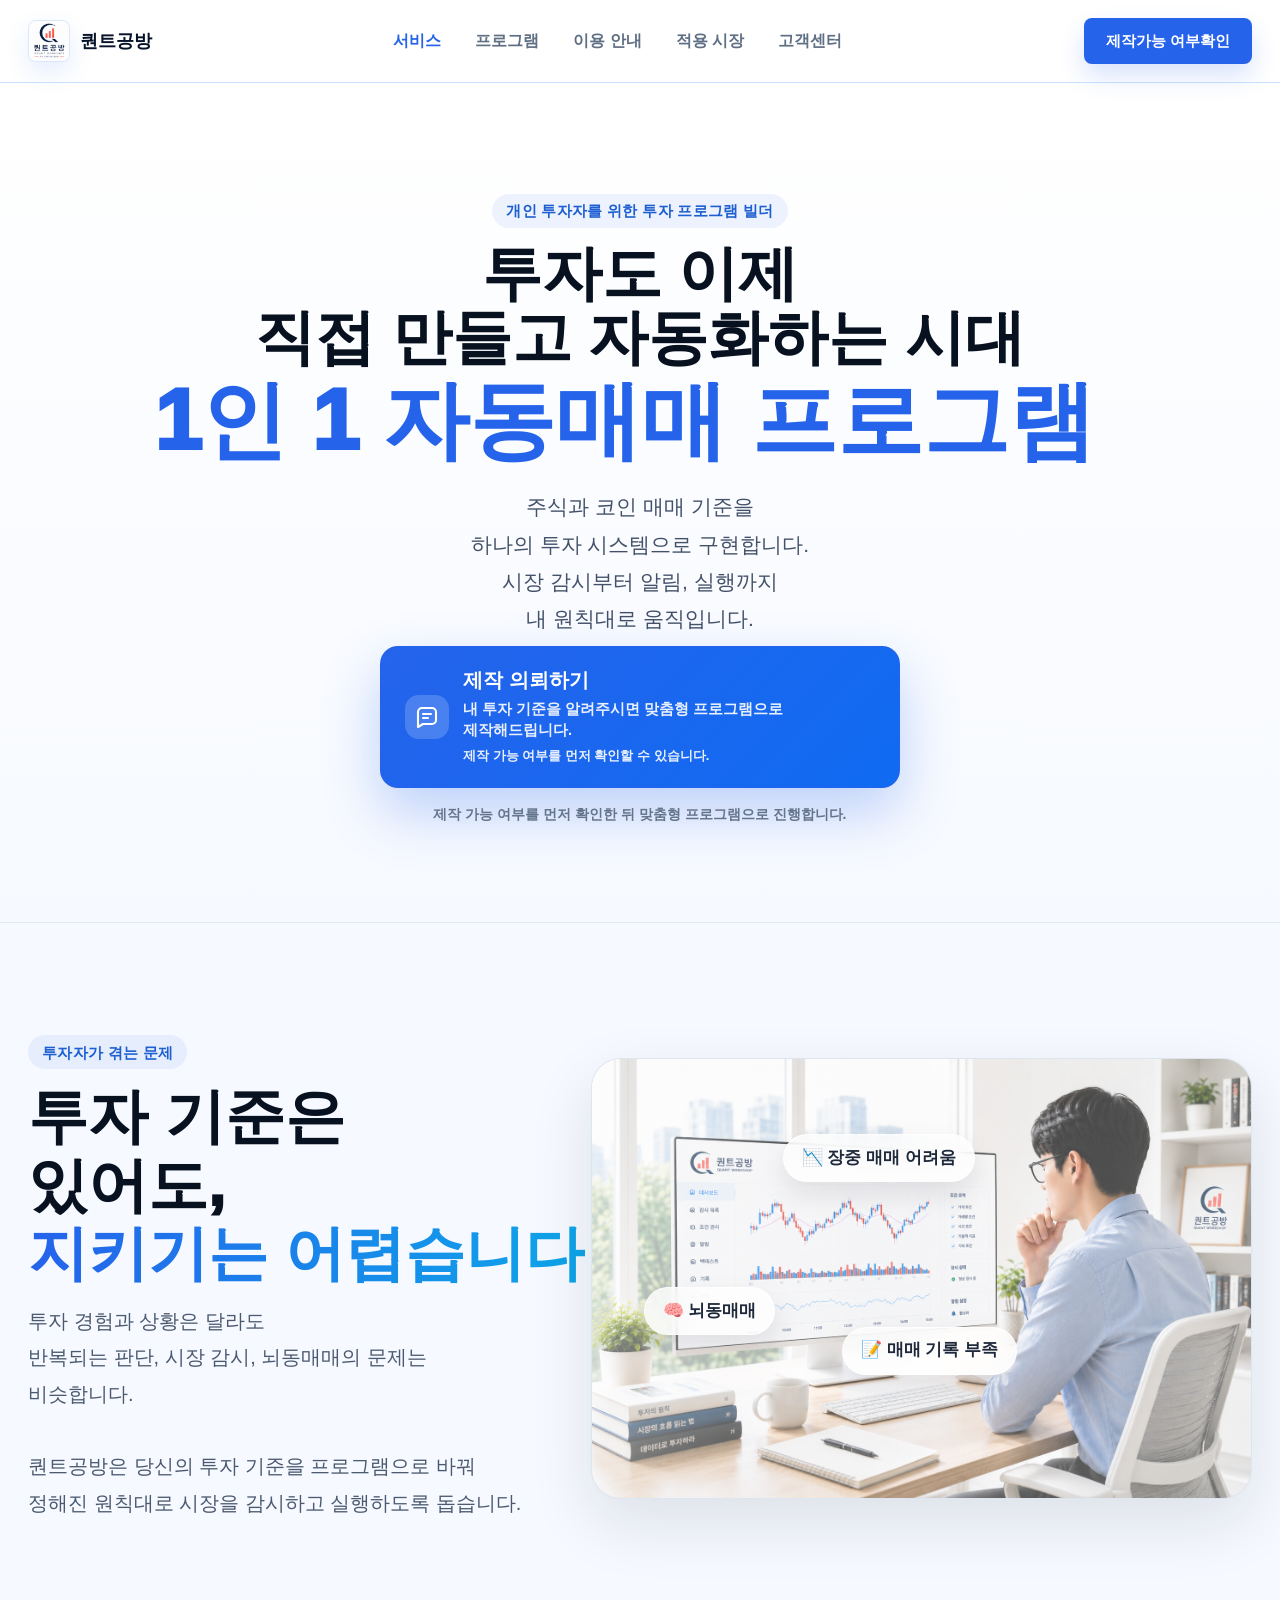
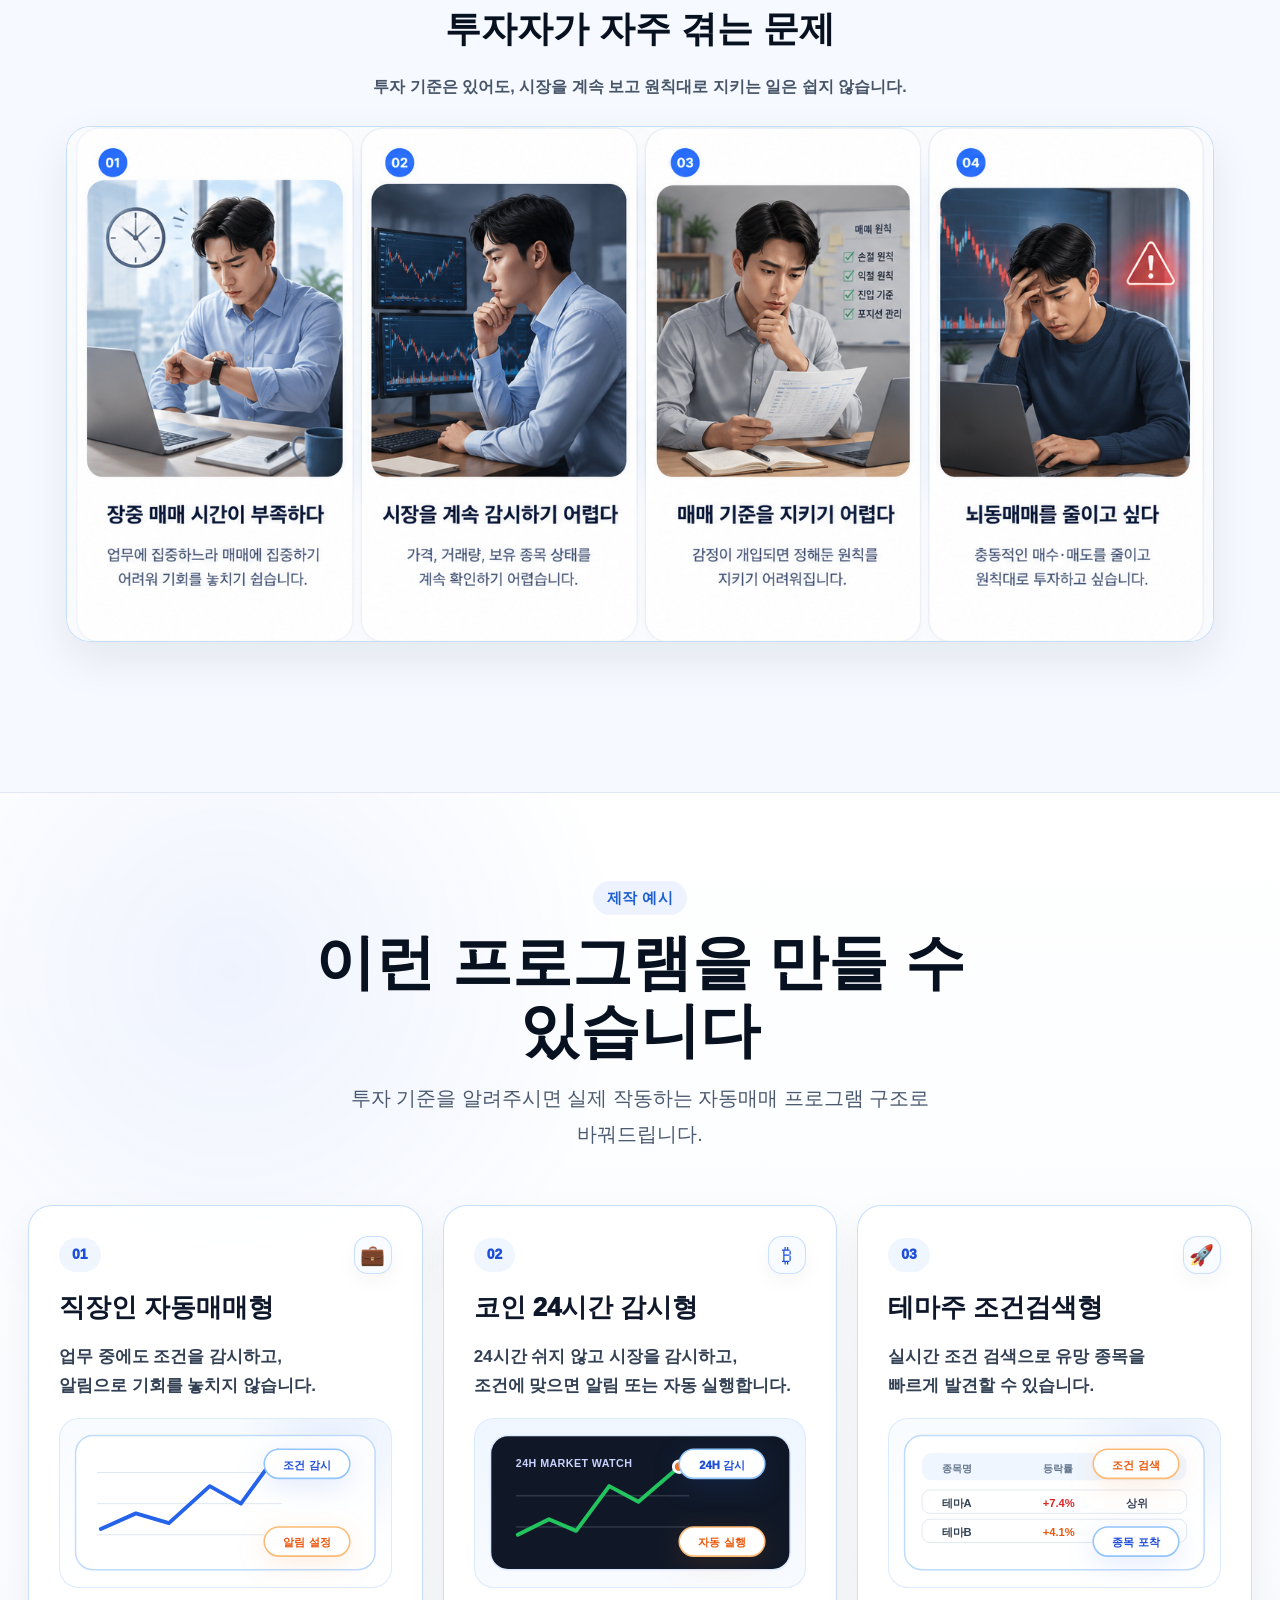
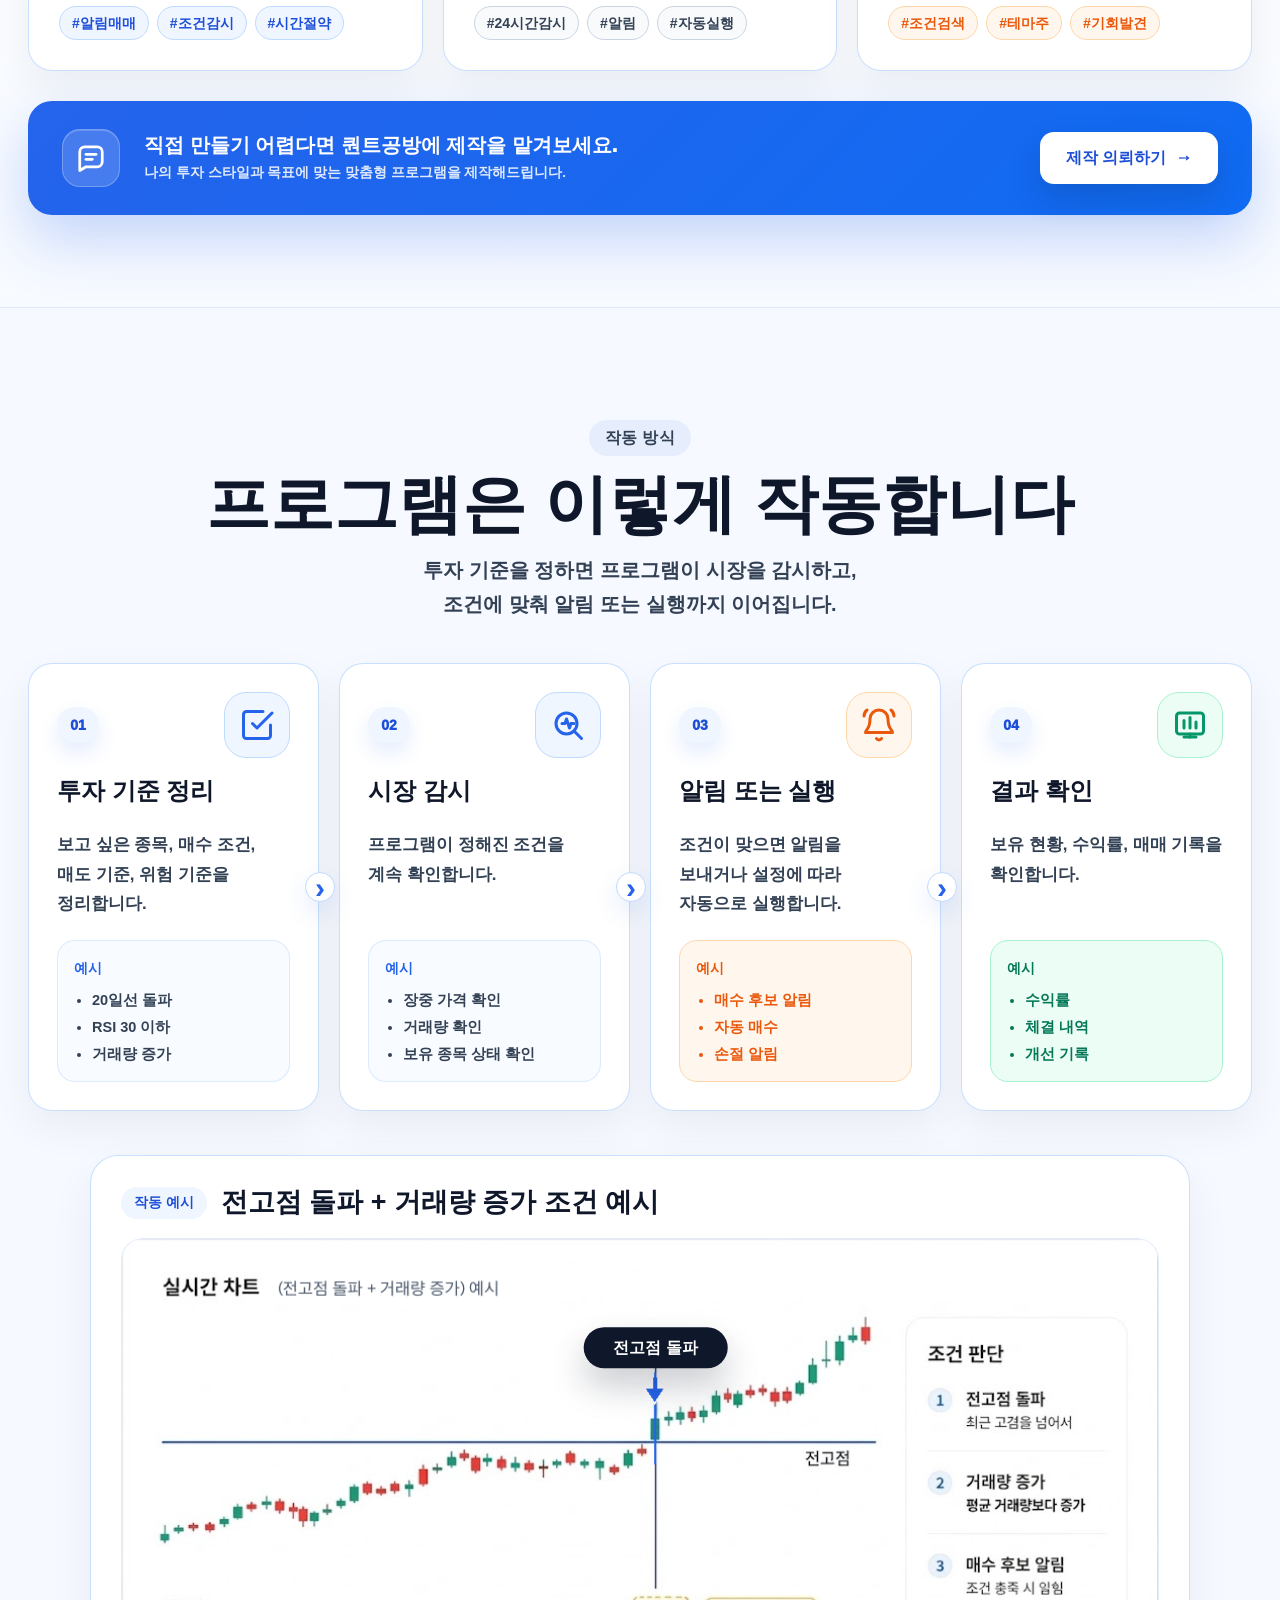
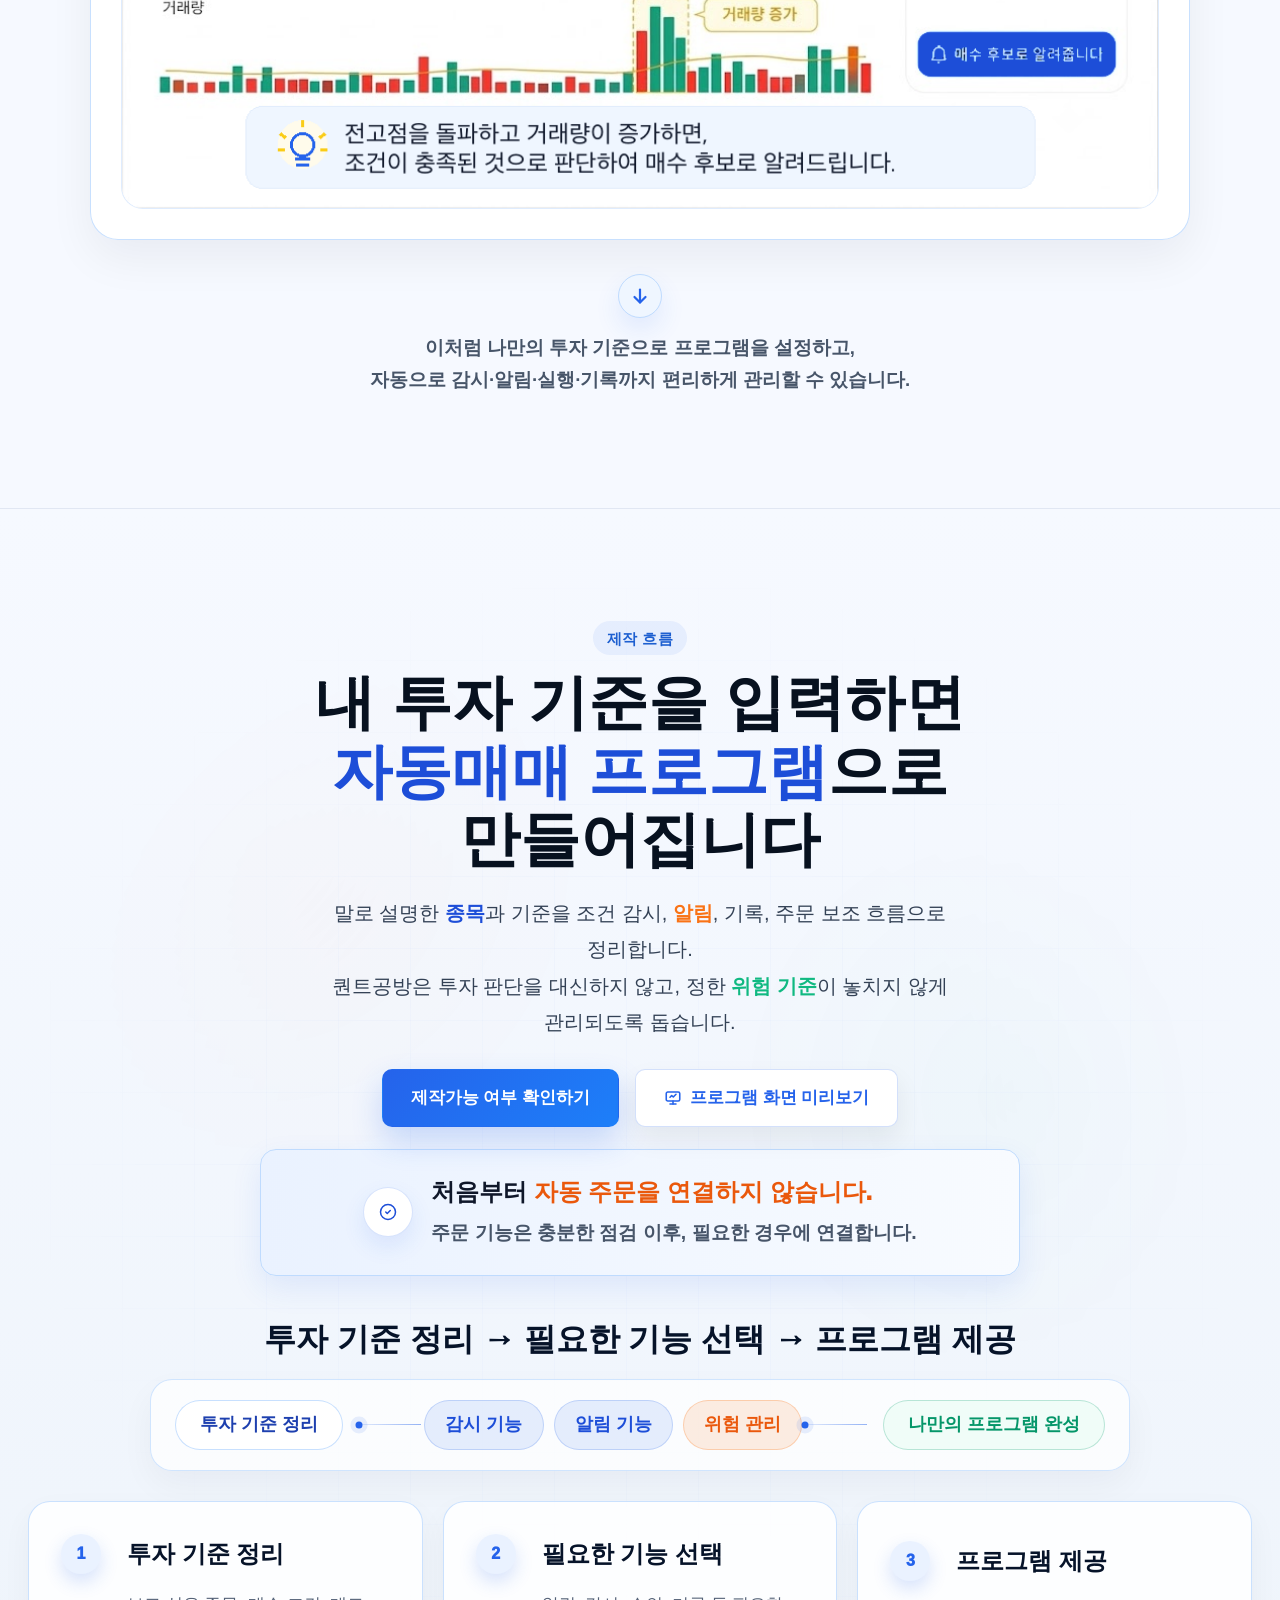
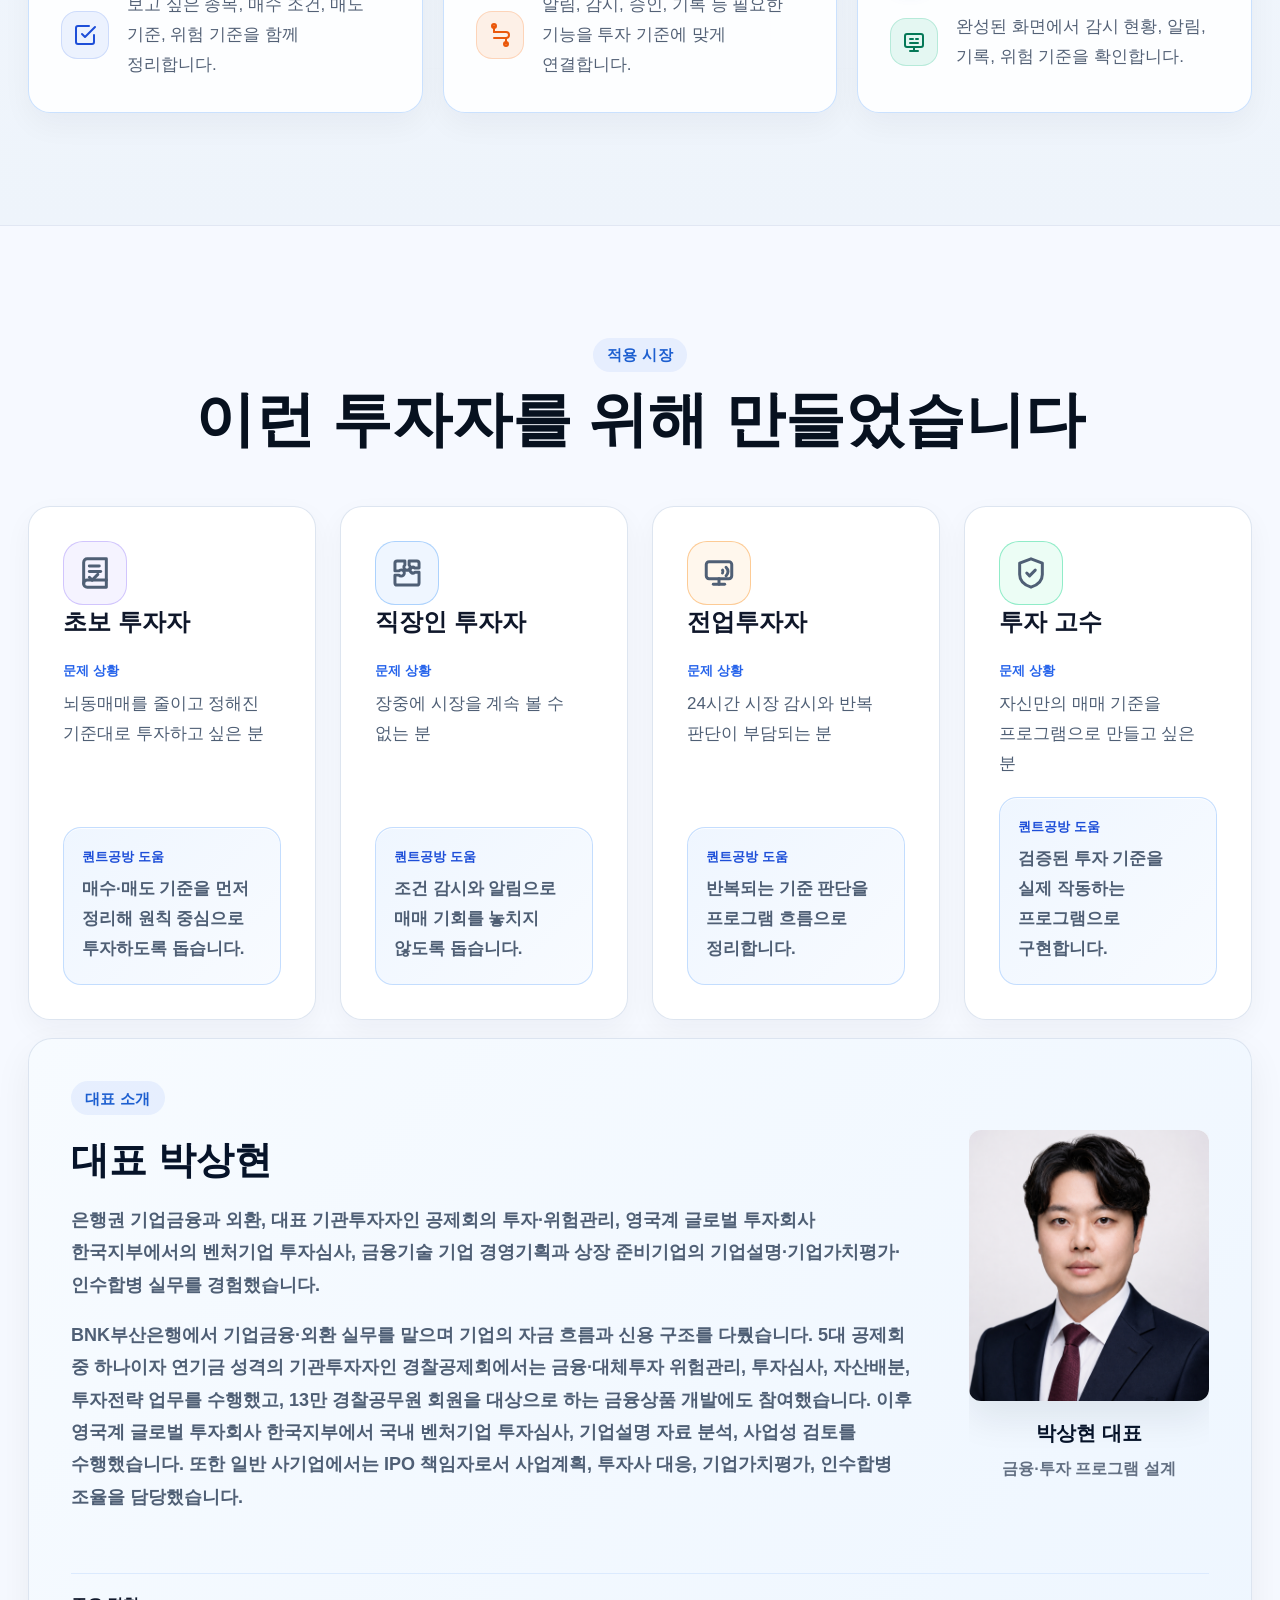
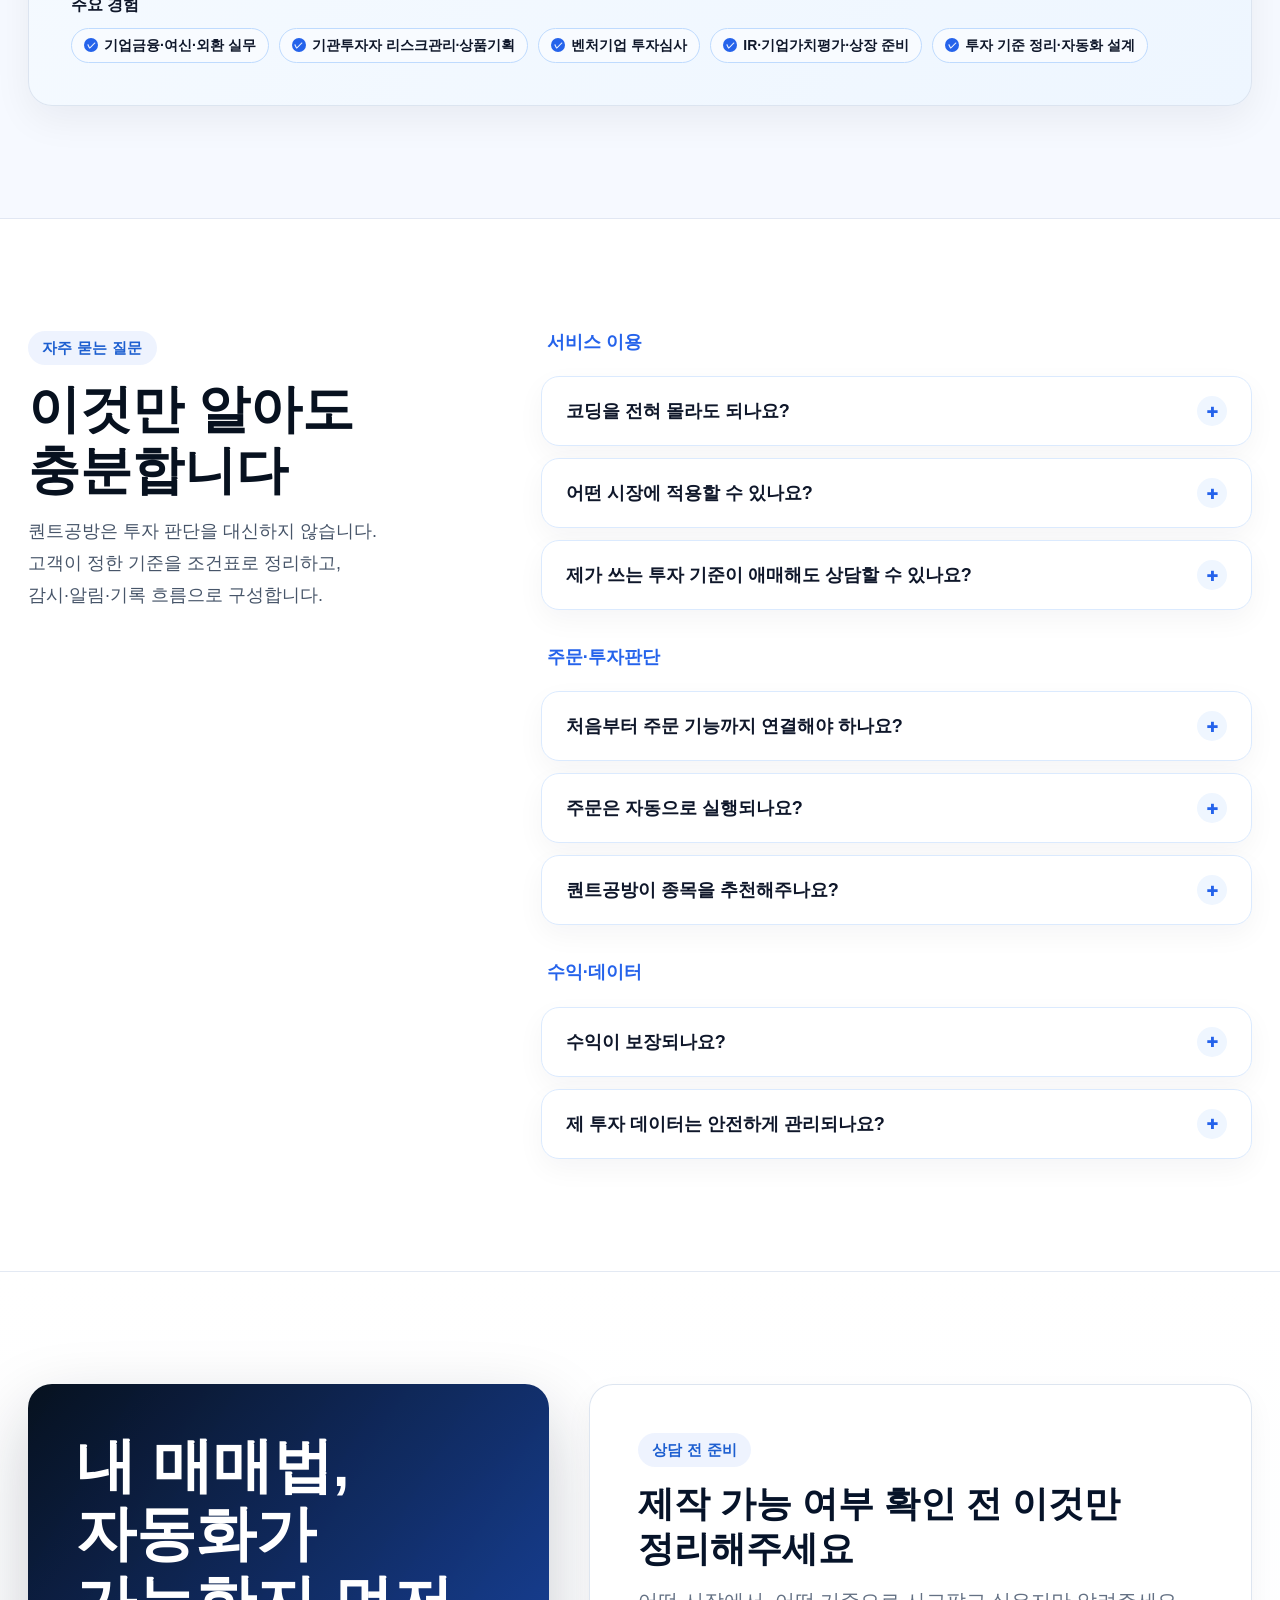
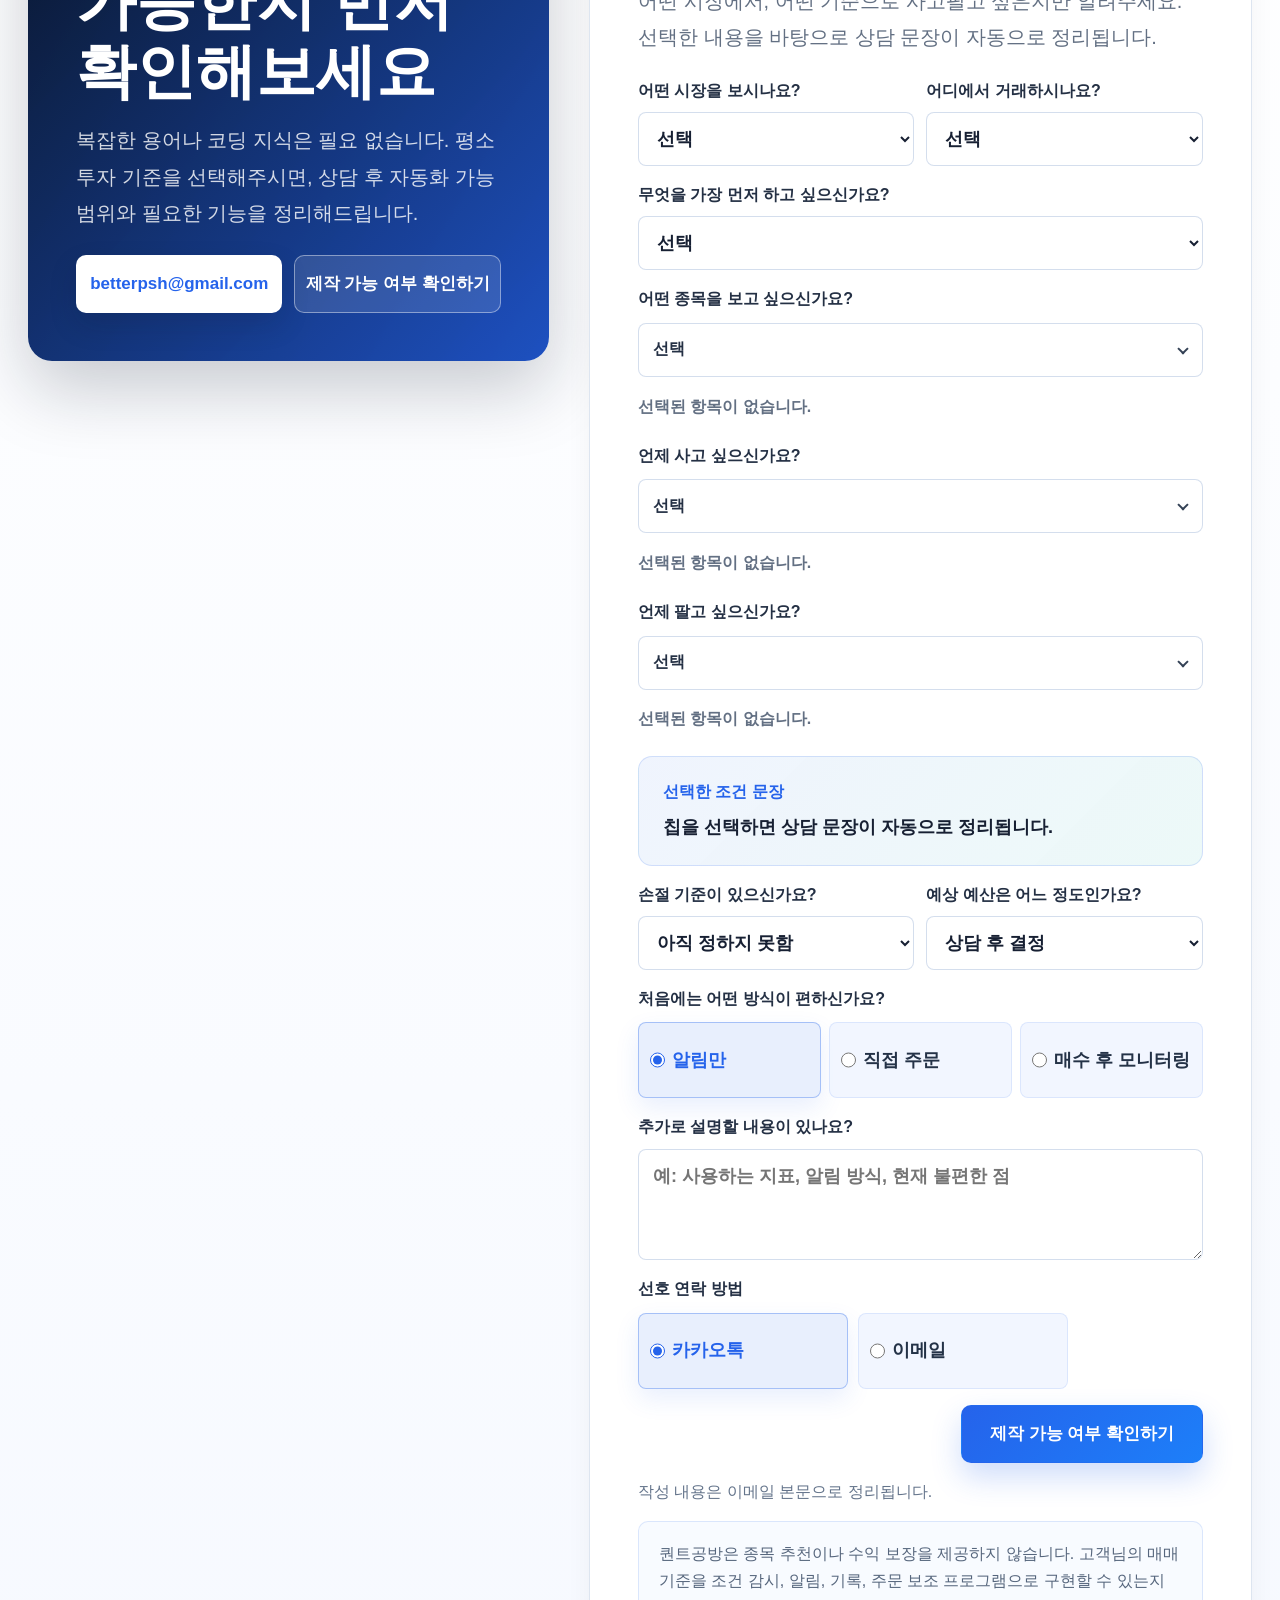
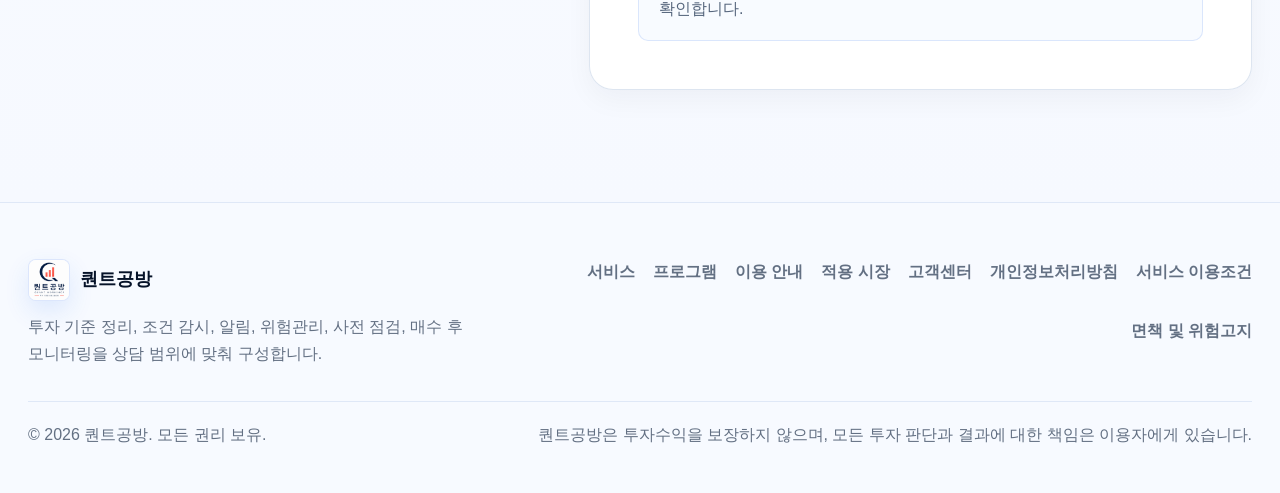
==== commit 0f4a145a: "Add files via upload" ====
--- a/index.html
+++ b/index.html
@@ -3,21 +3,21 @@
 <head>
   <meta charset="UTF-8" />
   <meta name="viewport" content="width=device-width, initial-scale=1.0" />
-  <title>마이퀀트(MyQuant) | 당신의 투자 전략을 자동매매 프로그램으로 만듭니다</title>
-  <meta name="description" content="마이퀀트는 개인 투자자의 투자 기준을 조건표로 정리하고, 감시·알림·점검·위험관리·주문 전 확인까지 단계적으로 구성하는 개인 투자 자동화 서비스입니다." />
-  <meta name="keywords" content="마이퀀트, MyQuant, 개인 투자 자동화, 투자 기준 정리, 조건 감시, 알림, 위험관리, 매수 후 모니터링" />
+  <title>퀀트공방 | 당신의 투자 전략을 자동매매 프로그램으로 만듭니다</title>
+  <meta name="description" content="퀀트공방은 개인 투자자의 투자 기준을 조건표로 정리하고, 감시·알림·점검·위험관리·주문 전 확인까지 단계적으로 구성하는 개인 투자 자동화 서비스입니다." />
+  <meta name="keywords" content="퀀트공방, 개인 투자 자동화, 투자 기준 정리, 조건 감시, 알림, 위험관리, 매수 후 모니터링" />
   <meta name="robots" content="index, follow, max-image-preview:large, max-snippet:-1, max-video-preview:-1" />
-  <meta name="author" content="마이퀀트(MyQuant)" />
+  <meta name="author" content="퀀트공방" />
   <meta name="theme-color" content="#2563eb" />
   <meta property="og:type" content="website" />
   <meta property="og:locale" content="ko_KR" />
-  <meta property="og:site_name" content="마이퀀트(MyQuant)" />
-  <meta property="og:title" content="마이퀀트 | 당신의 투자 전략을 자동매매 프로그램으로 만듭니다" />
+  <meta property="og:site_name" content="퀀트공방" />
+  <meta property="og:title" content="퀀트공방 | 당신의 투자 전략을 자동매매 프로그램으로 만듭니다" />
   <meta property="og:description" content="1인 1투자 프로그램 시대를 여는 개인 투자 자동화 서비스입니다." />
   <meta property="og:image" content="./asset/CI.png" />
-  <meta property="og:image:alt" content="마이퀀트 MyQuant CI" />
+  <meta property="og:image:alt" content="퀀트공방 CI" />
   <meta name="twitter:card" content="summary" />
-  <meta name="twitter:title" content="마이퀀트 | 당신의 투자 전략을 자동매매 프로그램으로 만듭니다" />
+  <meta name="twitter:title" content="퀀트공방 | 당신의 투자 전략을 자동매매 프로그램으로 만듭니다" />
   <meta name="twitter:description" content="1인 1투자 프로그램 시대를 여는 개인 투자 자동화 서비스입니다." />
   <meta name="twitter:image" content="./asset/CI.png" />
   <link rel="icon" href="./asset/CI.png" type="image/png" />
@@ -28,8 +28,8 @@
         {
           "@type": "Organization",
           "@id": "#myquant-organization",
-          "name": "마이퀀트",
-          "alternateName": "MyQuant",
+          "name": "퀀트공방",
+          "alternateName": "퀀트공방",
           "description": "개인 투자자의 투자 기준을 조건표로 정리하고 조건 감시, 알림, 위험관리, 사전 점검, 주문 전 확인 기능으로 구성하는 개인 투자 자동화 서비스입니다.",
           "logo": "./asset/CI.png",
           "image": "./asset/CI.png",
@@ -47,7 +47,7 @@
           "@type": "Person",
           "@id": "#park-sanghyun",
           "name": "박상현",
-          "jobTitle": "마이퀀트 대표",
+          "jobTitle": "퀀트공방 대표",
           "image": "./asset/ceo.png",
           "description": "은행권 기업금융과 외환, 공제회 투자·위험관리, 벤처기업 투자심사, 금융기술 기업 경영기획 경험을 바탕으로 개인 투자 자동화 서비스를 설계합니다."
         },
@@ -95,13 +95,12 @@
 
   <header id="header" class="mq-header">
     <div class="mq-container mq-nav">
-      <a href="#top" class="mq-logo" aria-label="마이퀀트 홈">
+      <a href="#top" class="mq-logo" aria-label="퀀트공방 홈">
         <span class="mq-logo-mark" aria-hidden="true">
           <img src="./asset/CI.png" alt="" />
         </span>
         <span class="mq-logo-text">
-          <strong>마이퀀트</strong>
-          <small>MyQuant</small>
+          <strong>퀀트공방</strong>
         </span>
       </a>
 
@@ -173,7 +172,7 @@
             <p>
               투자 경험과 상황은 달라도<br />
               반복되는 판단, 시장 감시, 뇌동매매의 문제는 비슷합니다.<br /><br />
-              MyQuant는 당신의 투자 기준을 프로그램으로 바꿔<br />
+              퀀트공방은 당신의 투자 기준을 프로그램으로 바꿔<br />
               정해진 원칙대로 시장을 감시하고 실행하도록 돕습니다.
             </p>
           </div>
@@ -321,7 +320,7 @@
             <svg viewBox="0 0 24 24"><path d="M21 15a4 4 0 0 1-4 4H8l-5 3V7a4 4 0 0 1 4-4h10a4 4 0 0 1 4 4Z" /><path d="M8 9h8" /><path d="M8 13h5" /></svg>
           </span>
           <div>
-            <strong>직접 만들기 어렵다면 MyQuant에 제작을 맡겨보세요.</strong>
+            <strong>직접 만들기 어렵다면 퀀트공방에 제작을 맡겨보세요.</strong>
             <p>나의 투자 스타일과 목표에 맞는 맞춤형 프로그램을 제작해드립니다.</p>
           </div>
           <a href="#contact" class="mq-program-case-cta-btn">제작 의뢰하기 <span aria-hidden="true">→</span></a>
@@ -448,7 +447,7 @@
             <p>
               말로 설명한 <span class="mq-program-emphasis mq-program-emphasis-blue">종목</span>과 기준을 조건 감시,
               <span class="mq-program-emphasis mq-program-emphasis-orange">알림</span>, 기록, 주문 보조 흐름으로 정리합니다.<br />
-              마이퀀트는 투자 판단을 대신하지 않고, 정한
+              퀀트공방은 투자 판단을 대신하지 않고, 정한
               <span class="mq-program-emphasis mq-program-emphasis-green">위험 기준</span>이 놓치지 않게 관리되도록 돕습니다.
             </p>
             <p class="mq-program-preview-hint">실제 화면이 궁금하다면 샘플 프로그램을 먼저 확인해보세요.</p>
@@ -476,7 +475,7 @@
             <div class="mq-desktop-window">
               <div class="mq-desktop-titlebar">
                 <div class="mq-window-controls" aria-hidden="true"><span></span><span></span><span></span></div>
-                <strong>MyQuant Desktop Client · 고객 전용 투자 운영 프로그램</strong>
+                <strong>퀀트공방 Desktop Client · 고객 전용 투자 운영 프로그램</strong>
                 <div class="mq-window-status">
                   <span>session: LIVE</span>
                   <span>sync: 14:32:08</span>
@@ -486,8 +485,8 @@
               <div class="mq-desktop-body">
                 <aside class="mq-desktop-sidebar">
                   <div class="mq-sidebar-brand">
-                    <img src="./asset/CI.png" alt="마이퀀트 MyQuant CI" />
-                    <div><strong>마이퀀트</strong><span>MyQuant</span></div>
+                    <img src="./asset/CI.png" alt="퀀트공방 CI" />
+                    <div><strong>퀀트공방</strong></div>
                   </div>
                   <div class="mq-sidebar-strategy">
                     <span>현재 전략</span>
@@ -656,7 +655,7 @@
               <strong>초보 투자자</strong>
             </div>
             <p class="mq-target-problem"><b>문제 상황</b><span>뇌동매매를 줄이고 정해진 기준대로 투자하고 싶은 분</span></p>
-            <div class="mq-target-help"><b>MyQuant 도움</b><span>매수·매도 기준을 먼저 정리해 원칙 중심으로 투자하도록 돕습니다.</span></div>
+            <div class="mq-target-help"><b>퀀트공방 도움</b><span>매수·매도 기준을 먼저 정리해 원칙 중심으로 투자하도록 돕습니다.</span></div>
           </article>
           <article>
             <div class="mq-target-card-head">
@@ -666,7 +665,7 @@
               <strong>직장인 투자자</strong>
             </div>
             <p class="mq-target-problem"><b>문제 상황</b><span>장중에 시장을 계속 볼 수 없는 분</span></p>
-            <div class="mq-target-help"><b>MyQuant 도움</b><span>조건 감시와 알림으로 매매 기회를 놓치지 않도록 돕습니다.</span></div>
+            <div class="mq-target-help"><b>퀀트공방 도움</b><span>조건 감시와 알림으로 매매 기회를 놓치지 않도록 돕습니다.</span></div>
           </article>
           <article>
             <div class="mq-target-card-head">
@@ -676,7 +675,7 @@
               <strong>전업투자자</strong>
             </div>
             <p class="mq-target-problem"><b>문제 상황</b><span>24시간 시장 감시와 반복 판단이 부담되는 분</span></p>
-            <div class="mq-target-help"><b>MyQuant 도움</b><span>반복되는 기준 판단을 프로그램 흐름으로 정리합니다.</span></div>
+            <div class="mq-target-help"><b>퀀트공방 도움</b><span>반복되는 기준 판단을 프로그램 흐름으로 정리합니다.</span></div>
           </article>
           <article>
             <div class="mq-target-card-head">
@@ -686,7 +685,7 @@
               <strong>투자 고수</strong>
             </div>
             <p class="mq-target-problem"><b>문제 상황</b><span>자신만의 매매 기준을 프로그램으로 만들고 싶은 분</span></p>
-            <div class="mq-target-help"><b>MyQuant 도움</b><span>검증된 투자 기준을 실제 작동하는 프로그램으로 구현합니다.</span></div>
+            <div class="mq-target-help"><b>퀀트공방 도움</b><span>검증된 투자 기준을 실제 작동하는 프로그램으로 구현합니다.</span></div>
           </article>
         </div>
 
@@ -709,7 +708,7 @@
             </p>
           </div>
           <figure class="mq-founder-photo">
-            <img src="./asset/ceo.png" alt="마이퀀트 대표 박상현" loading="lazy" decoding="async" />
+            <img src="./asset/ceo.png" alt="퀀트공방 대표 박상현" loading="lazy" decoding="async" />
             <figcaption>
               <strong>박상현 대표</strong>
               <span>금융·투자 프로그램 설계</span>
@@ -733,7 +732,7 @@
           <p class="mq-section-label">자주 묻는 질문</p>
           <h2>이것만 알아도<br />충분합니다</h2>
           <p>
-            마이퀀트는 투자 판단을 대신하지 않습니다.<br />
+            퀀트공방은 투자 판단을 대신하지 않습니다.<br />
             고객이 정한 기준을 조건표로 정리하고,<br />
             감시·알림·기록 흐름으로 구성합니다.
           </p>
@@ -747,7 +746,7 @@
               <span class="faq-icon" aria-hidden="true">+</span>
             </button>
             <div class="faq-content" id="faq-a1">
-              <p><strong>네. 코딩을 몰라도 상담할 수 있습니다.</strong> 마이퀀트는 고객이 말하는 투자 기준을 조건표로 정리하고, 필요한 감시·알림·기록 흐름으로 구성합니다.</p>
+              <p><strong>네. 코딩을 몰라도 상담할 수 있습니다.</strong> 퀀트공방은 고객이 말하는 투자 기준을 조건표로 정리하고, 필요한 감시·알림·기록 흐름으로 구성합니다.</p>
             </div>
           </article>
 
@@ -788,17 +787,17 @@
               <span class="faq-icon" aria-hidden="true">+</span>
             </button>
             <div class="faq-content" id="faq-a5">
-              <p>기본 방향은 자동 주문이 아니라 주문 전 확인입니다. 마이퀀트는 조건 감시와 알림, 위험 기준 점검을 먼저 제공하고, 주문 기능은 충분히 검토한 뒤 필요한 경우에만 연결합니다.</p>
+              <p>기본 방향은 자동 주문이 아니라 주문 전 확인입니다. 퀀트공방은 조건 감시와 알림, 위험 기준 점검을 먼저 제공하고, 주문 기능은 충분히 검토한 뒤 필요한 경우에만 연결합니다.</p>
             </div>
           </article>
 
           <article class="faq-item">
             <button class="faq-trigger" type="button" aria-expanded="false" aria-controls="faq-a6">
-              마이퀀트가 종목을 추천해주나요?
+              퀀트공방이 종목을 추천해주나요?
               <span class="faq-icon" aria-hidden="true">+</span>
             </button>
             <div class="faq-content" id="faq-a6">
-              <p><strong>마이퀀트는 특정 종목의 매수·매도 추천이나 투자 자문을 제공하지 않습니다.</strong><br />고객님이 정한 매매 기준과 조건을 바탕으로 알림, 기록, 주문 보조 프로그램을 설계합니다.<br />즉, 무엇을 살지 대신 정해주는 서비스가 아니라, 고객님의 기준을 프로그램으로 구현하는 서비스입니다.</p>
+              <p><strong>퀀트공방은 특정 종목의 매수·매도 추천이나 투자 자문을 제공하지 않습니다.</strong><br />고객님이 정한 매매 기준과 조건을 바탕으로 알림, 기록, 주문 보조 프로그램을 설계합니다.<br />즉, 무엇을 살지 대신 정해주는 서비스가 아니라, 고객님의 기준을 프로그램으로 구현하는 서비스입니다.</p>
             </div>
           </article>
 
@@ -809,7 +808,7 @@
               <span class="faq-icon" aria-hidden="true">+</span>
             </button>
             <div class="faq-content" id="faq-a7">
-              <p><strong>아닙니다. 마이퀀트는 수익을 보장하지 않습니다.</strong> 마이퀀트의 역할은 투자를 대신하는 것이 아니라, 고객이 정한 기준을 더 일관되게 운영하도록 돕는 것입니다.</p>
+              <p><strong>아닙니다. 퀀트공방은 수익을 보장하지 않습니다.</strong> 퀀트공방의 역할은 투자를 대신하는 것이 아니라, 고객이 정한 기준을 더 일관되게 운영하도록 돕는 것입니다.</p>
             </div>
           </article>
 
@@ -819,7 +818,7 @@
               <span class="faq-icon" aria-hidden="true">+</span>
             </button>
             <div class="faq-content" id="faq-a8">
-              <p>마이퀀트는 필요한 범위의 데이터만 사용하며, 고객의 투자 기준과 기록이 안전하게 관리되도록 설계합니다. 증권사 연동이나 주문 기능이 필요한 경우에도 권한 범위를 확인한 뒤 진행합니다.</p>
+              <p>퀀트공방은 필요한 범위의 데이터만 사용하며, 고객의 투자 기준과 기록이 안전하게 관리되도록 설계합니다. 증권사 연동이나 주문 기능이 필요한 경우에도 권한 범위를 확인한 뒤 진행합니다.</p>
             </div>
           </article>
         </div>
@@ -1025,7 +1024,7 @@
               <button type="submit" class="mq-btn mq-btn-primary">제작 가능 여부 확인하기</button>
             </div>
             <p class="form-note">작성 내용은 이메일 본문으로 정리됩니다.</p>
-            <p class="form-note mq-diagnosis-disclaimer">마이퀀트는 종목 추천이나 수익 보장을 제공하지 않습니다. 고객님의 매매 기준을 조건 감시, 알림, 기록, 주문 보조 프로그램으로 구현할 수 있는지 확인합니다.</p>
+            <p class="form-note mq-diagnosis-disclaimer">퀀트공방은 종목 추천이나 수익 보장을 제공하지 않습니다. 고객님의 매매 기준을 조건 감시, 알림, 기록, 주문 보조 프로그램으로 구현할 수 있는지 확인합니다.</p>
           </form>
         </aside>
       </div>
@@ -1042,20 +1041,19 @@
         </div>
         <button type="button" class="mq-sample-modal-close" data-sample-modal-close aria-label="샘플 이미지 닫기">×</button>
       </div>
-      <div class="mq-sample-modal-preview" id="sample-program-preview-target" aria-label="MyQuant Desktop Client 고객 전용 투자 운영 프로그램 샘플 화면"></div>
+      <div class="mq-sample-modal-preview" id="sample-program-preview-target" aria-label="퀀트공방 Desktop Client 고객 전용 투자 운영 프로그램 샘플 화면"></div>
     </div>
   </div>
 
   <footer class="mq-footer">
     <div class="mq-container mq-footer-inner">
       <div>
-        <a href="#top" class="mq-logo mq-footer-logo" aria-label="마이퀀트 홈">
+        <a href="#top" class="mq-logo mq-footer-logo" aria-label="퀀트공방 홈">
           <span class="mq-logo-mark" aria-hidden="true">
             <img src="./asset/CI.png" alt="" />
           </span>
           <span class="mq-logo-text">
-            <strong>마이퀀트</strong>
-            <small>MyQuant</small>
+            <strong>퀀트공방</strong>
           </span>
         </a>
         <p>투자 기준 정리, 조건 감시, 알림, 위험관리, 사전 점검, 매수 후 모니터링을 상담 범위에 맞춰 구성합니다.</p>
@@ -1071,8 +1069,8 @@
         <a href="./risk-disclaimer.html">면책 및 위험고지</a>
       </nav>
       <div class="mq-footer-bottom">
-        <span>© 2026 MyQuant. 모든 권리 보유.</span>
-        <span>마이퀀트는 투자수익을 보장하지 않으며, 모든 투자 판단과 결과에 대한 책임은 이용자에게 있습니다.</span>
+        <span>© 2026 퀀트공방. 모든 권리 보유.</span>
+        <span>퀀트공방은 투자수익을 보장하지 않으며, 모든 투자 판단과 결과에 대한 책임은 이용자에게 있습니다.</span>
       </div>
     </div>
   </footer>
--- a/style.css
+++ b/style.css
@@ -1,5 +1,5 @@
 /* ════════════════════════════════════════════════════
-   MyQuant — style.css
+   퀀트공방 — style.css
    Premium Light Theme | v3.0
    ════════════════════════════════════════════════════ */
 
